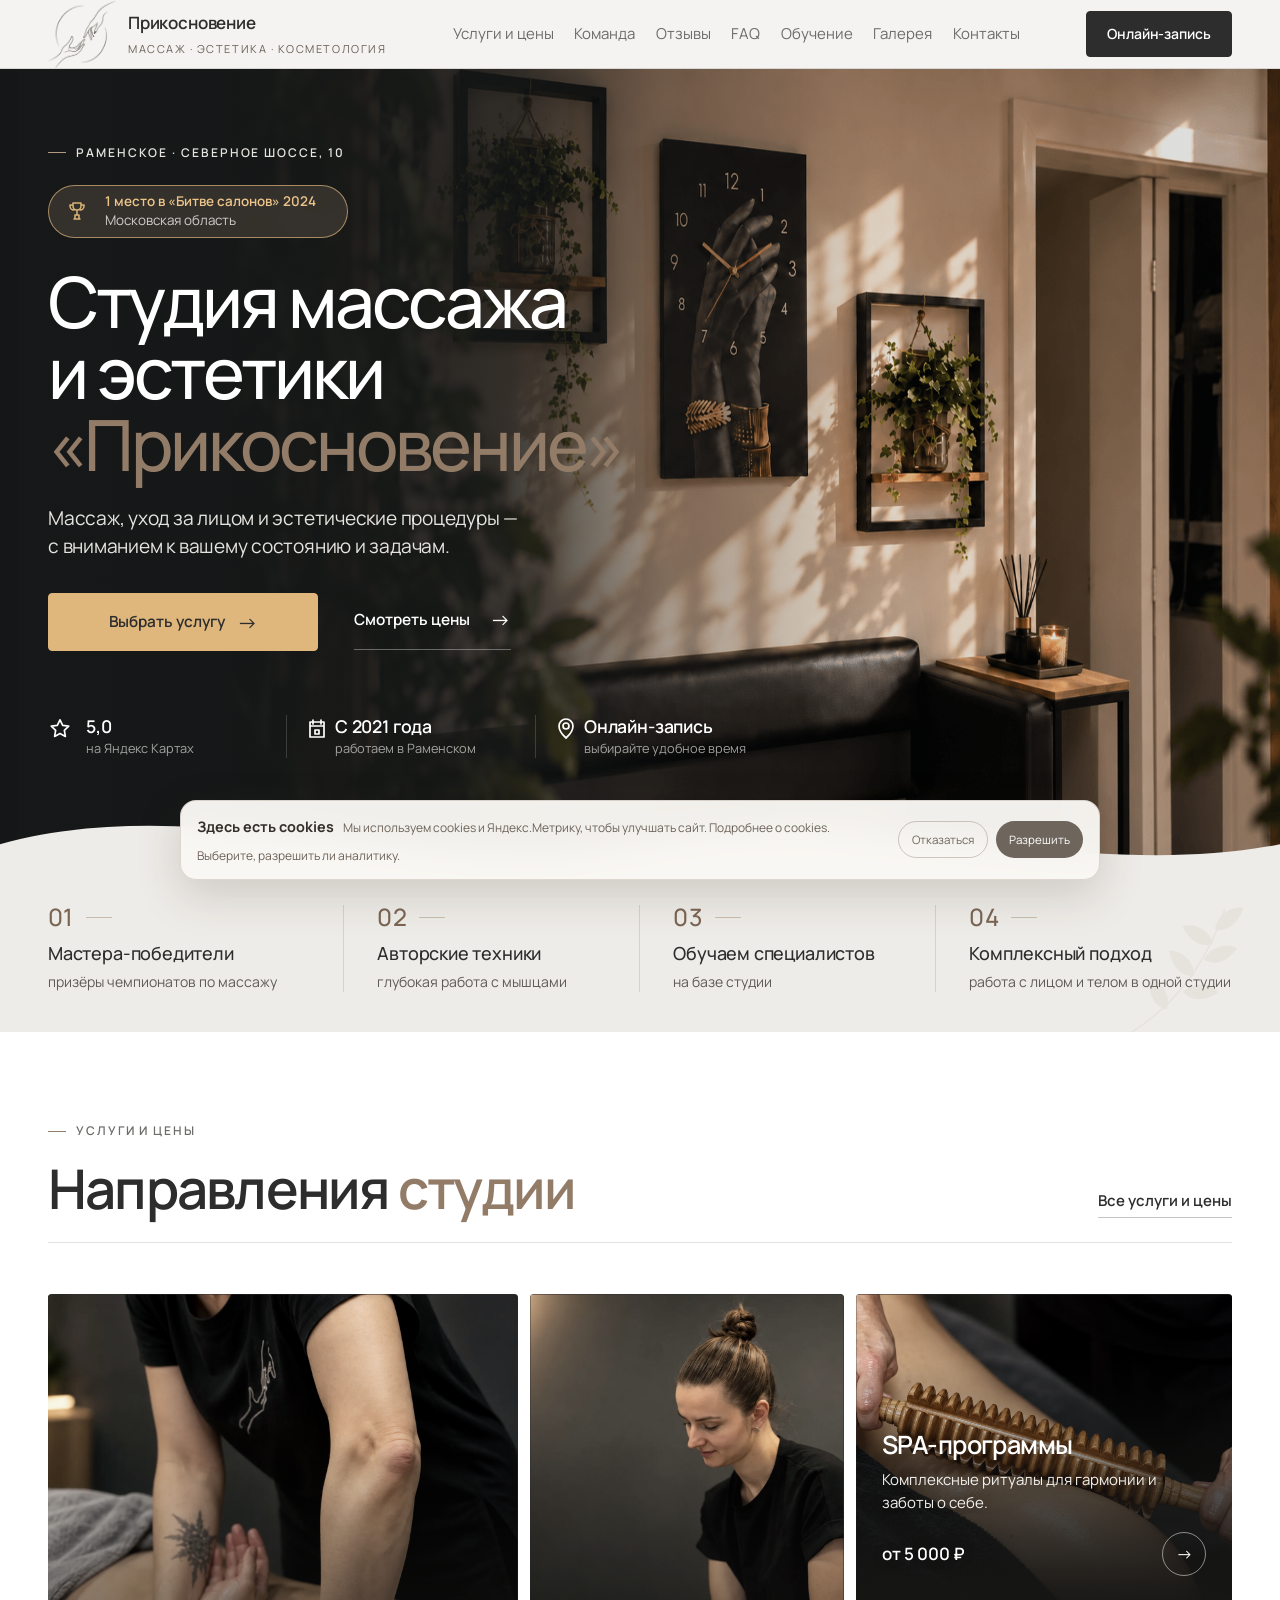
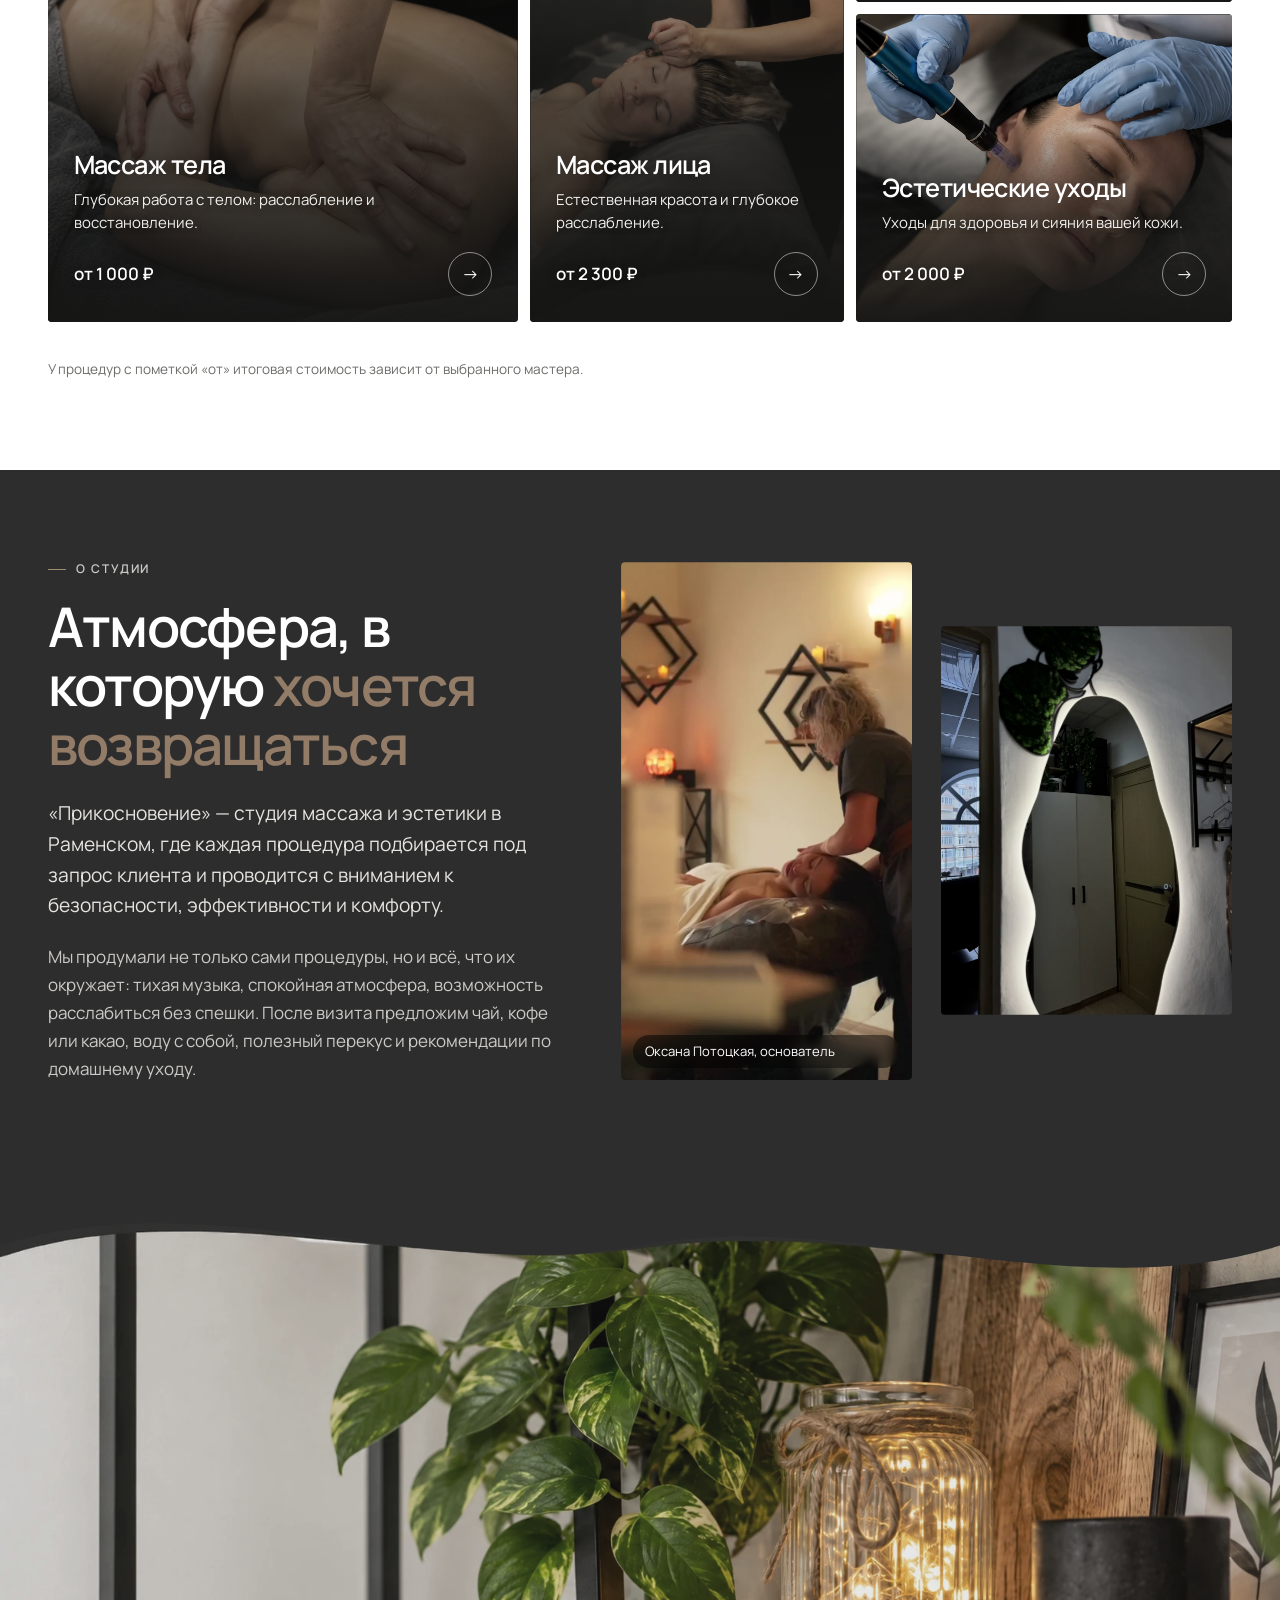
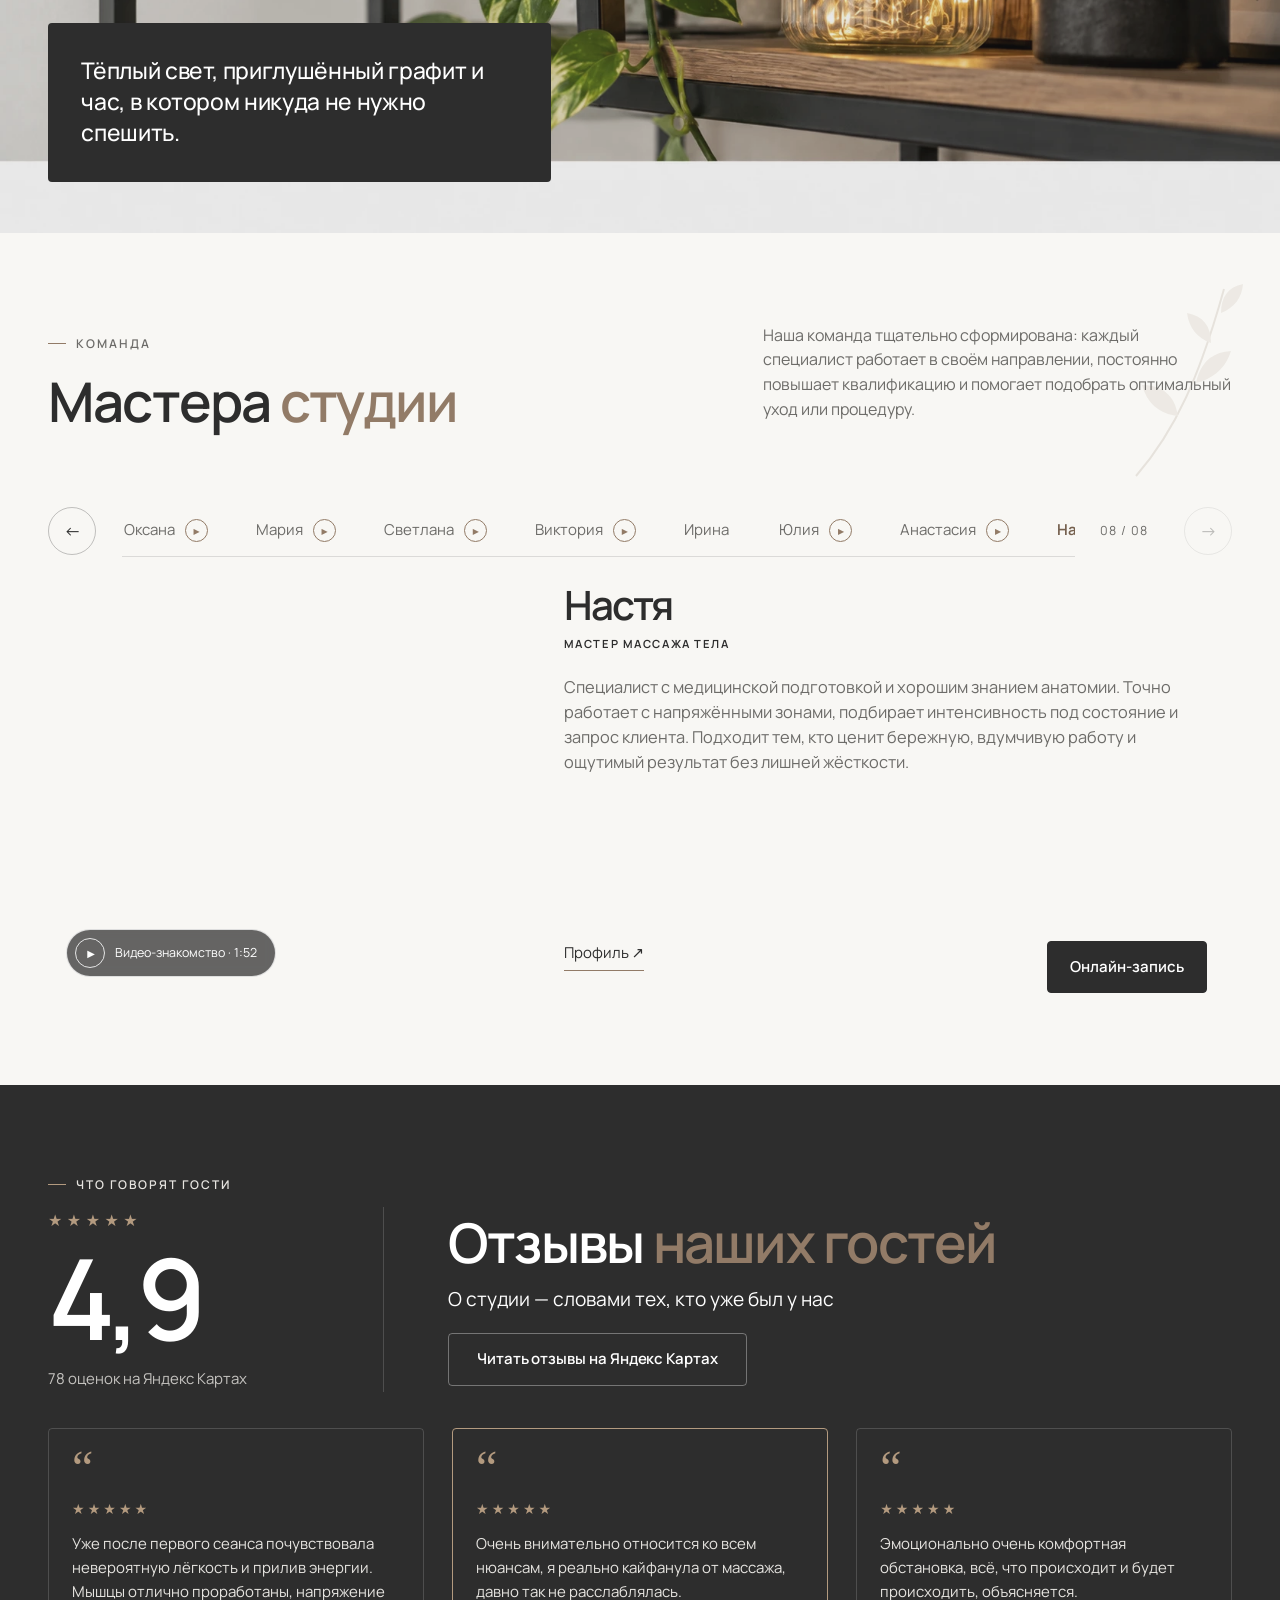
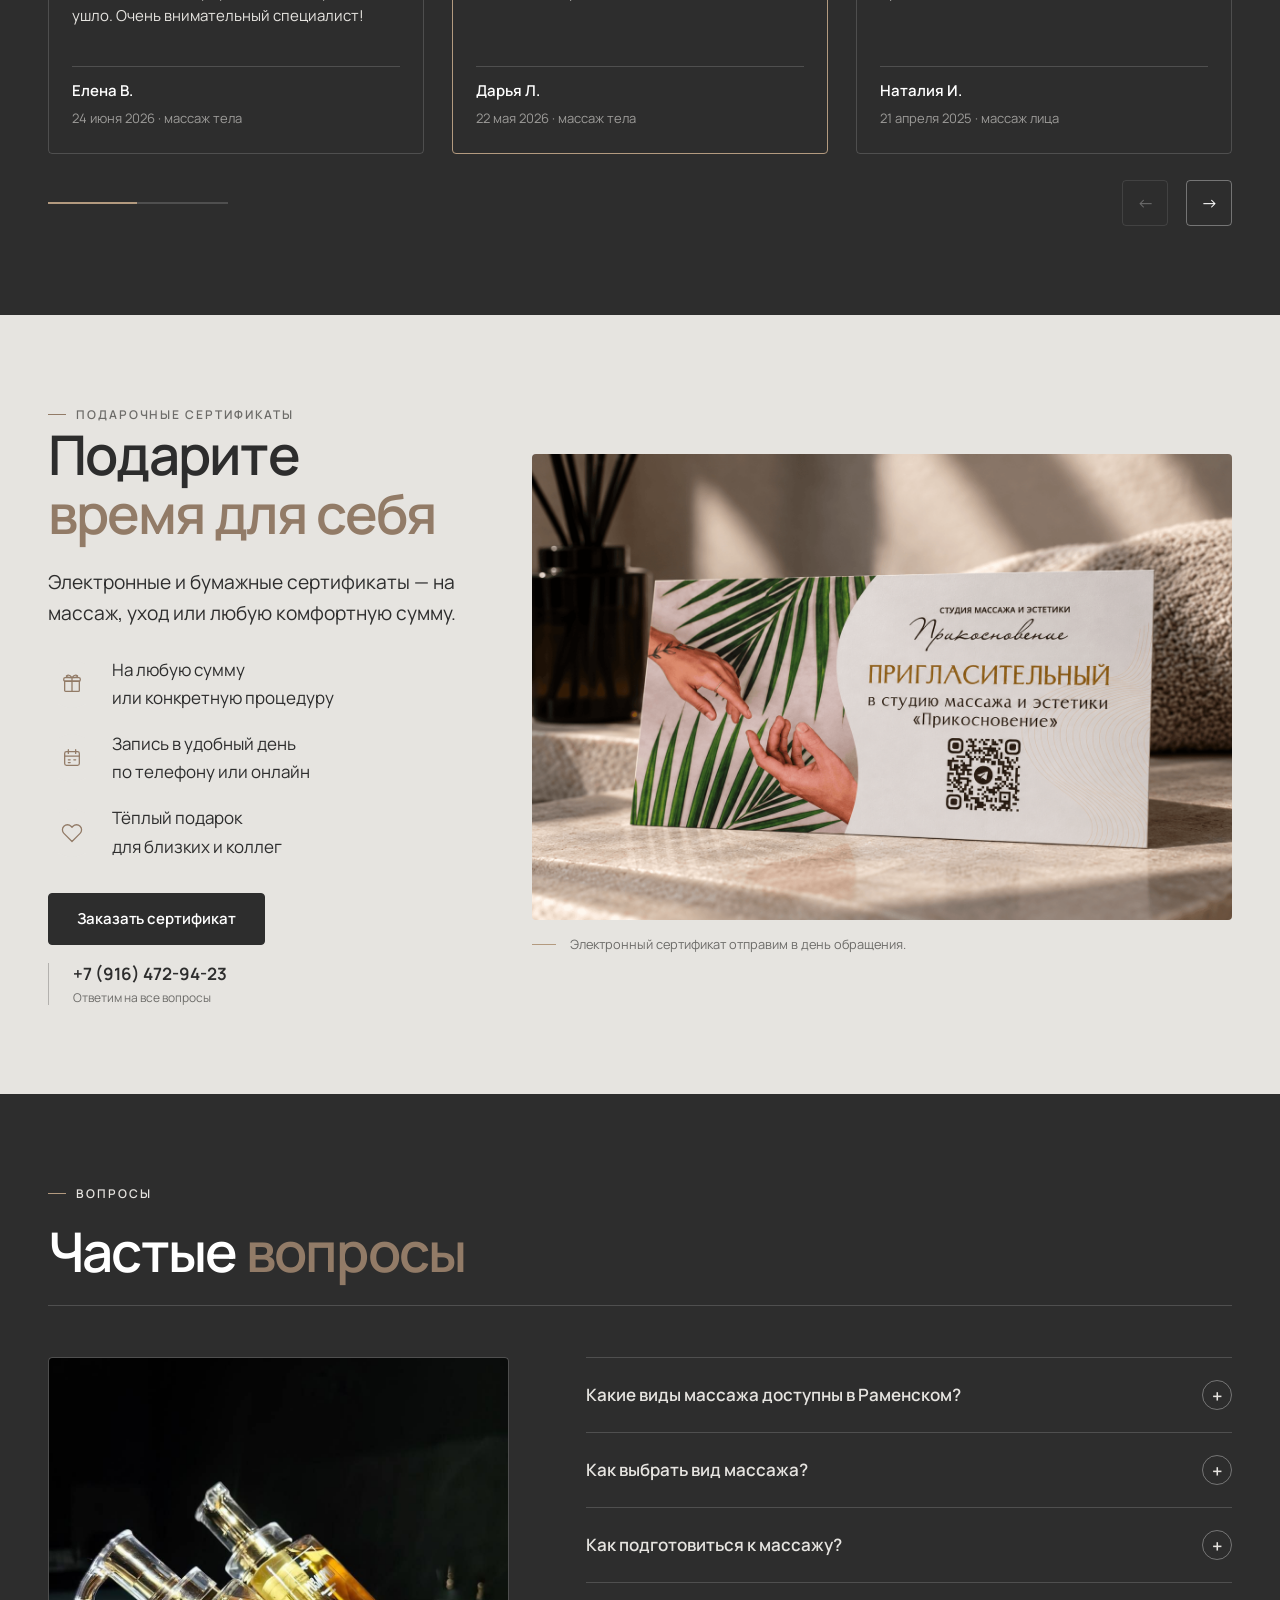
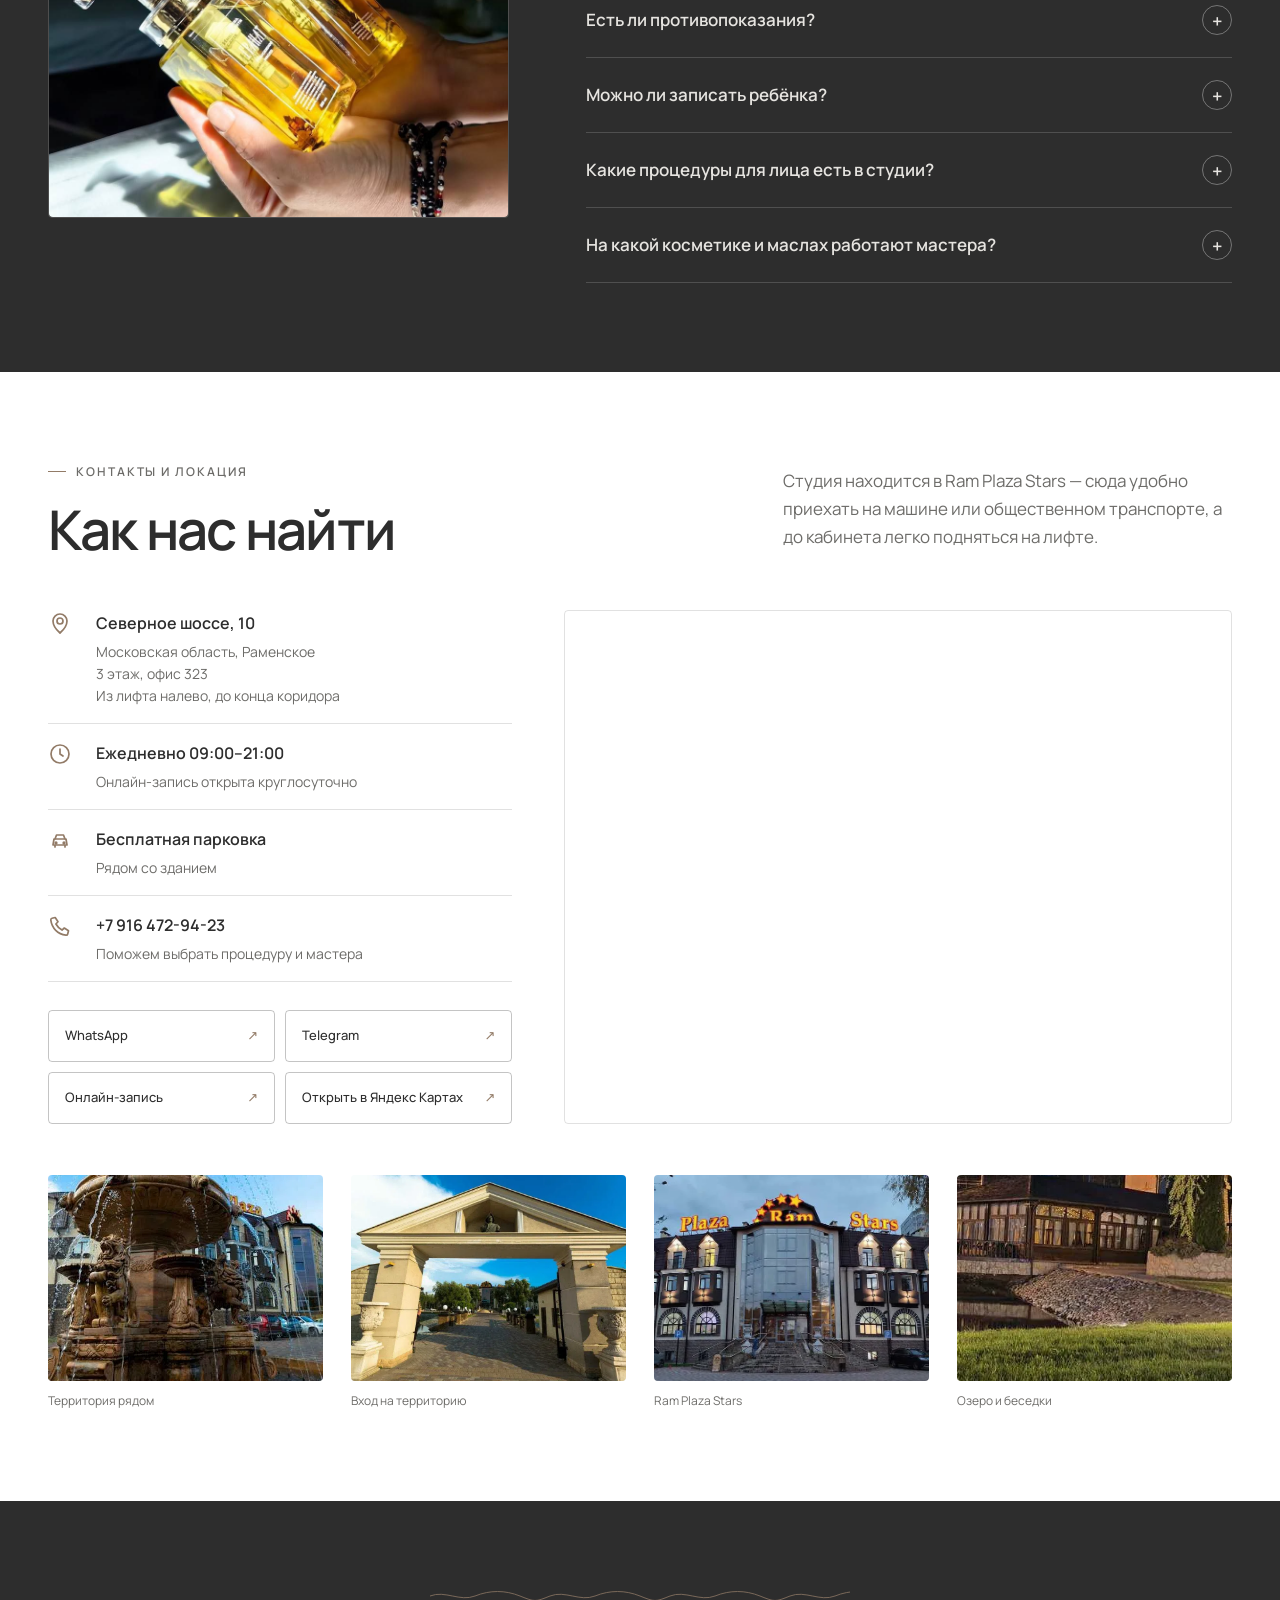
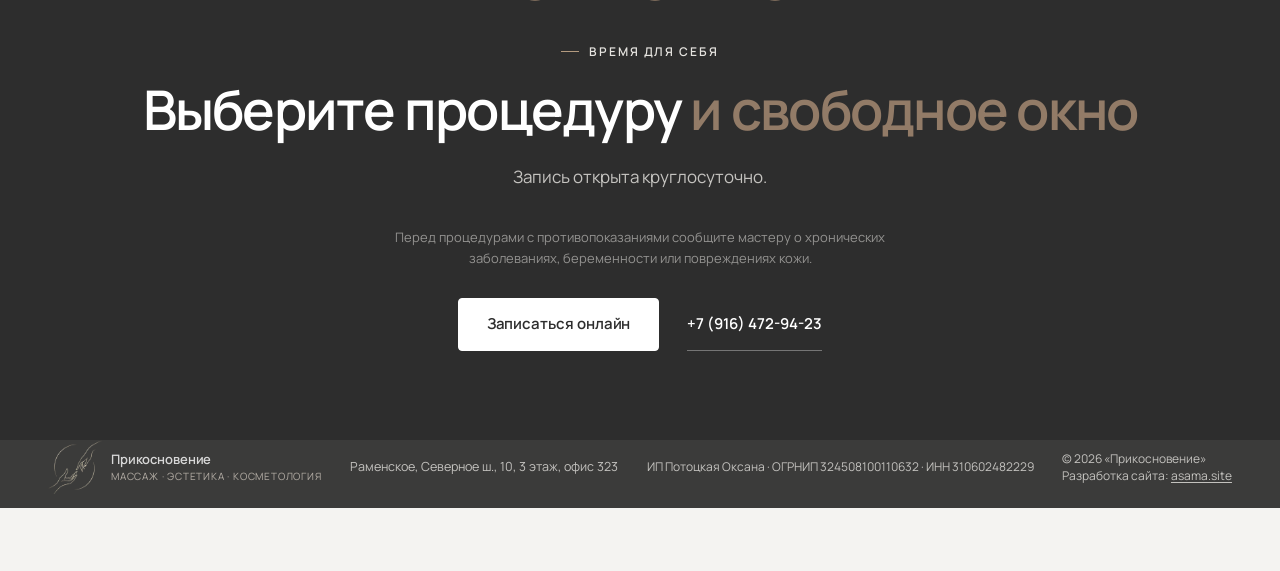
==== index.html @ 8cf76c53 "Ускорить загрузку: контраст текста, компактный логотип, мобильные картинки, без принудительной компо" ====
<!doctype html>
<html lang="ru">
<head>
  <meta charset="utf-8">
  <meta name="viewport" content="width=device-width, initial-scale=1">
  <meta name="description" content="Студия массажа и эстетики «Прикосновение» в Раменском: массаж лица и тела, SPA-программы, пилинги и уходы. Северное шоссе, 10. Ежедневно 09:00–21:00, онлайн-запись.">
  <meta name="theme-color" content="#f4f3f1">
  <meta name="robots" content="index, follow, max-image-preview:large, max-snippet:-1">
  <link rel="canonical" href="https://ramprikosnovenie.ru/">
  <meta property="og:type" content="website">
  <meta property="og:site_name" content="Прикосновение">
  <meta property="og:locale" content="ru_RU">
  <meta property="og:url" content="https://ramprikosnovenie.ru/">
  <meta property="og:title" content="Студия массажа и эстетики «Прикосновение» — Раменское">
  <meta property="og:description" content="Массаж лица и тела, SPA-программы, косметология и уходы Casmara. Раменское, Северное шоссе, 10. Ежедневно 09:00–21:00, онлайн-запись.">
  <meta property="og:image" content="https://ramprikosnovenie.ru/assets/images/og-image.jpg">
  <meta property="og:image:width" content="1200">
  <meta property="og:image:height" content="630">
  <meta property="og:image:alt" content="Студия массажа и эстетики «Прикосновение», Раменское">
  <meta name="twitter:card" content="summary_large_image">
  <meta name="twitter:title" content="Студия массажа и эстетики «Прикосновение» — Раменское">
  <meta name="twitter:description" content="Массаж лица и тела, SPA-программы, косметология и уходы Casmara. Раменское, Северное шоссе, 10.">
  <meta name="twitter:image" content="https://ramprikosnovenie.ru/assets/images/og-image.jpg">
  <title>Прикосновение — студия массажа и эстетики в Раменском</title>
  <link rel="icon" type="image/png" sizes="32x32" href="assets/images/favicon-32.png">
  <link rel="icon" type="image/png" sizes="192x192" href="assets/images/favicon-192.png">
  <link rel="apple-touch-icon" sizes="180x180" href="assets/images/apple-touch-icon.png">
  <link rel="preconnect" href="https://fonts.googleapis.com">
  <link rel="preconnect" href="https://fonts.gstatic.com" crossorigin>
  <link rel="preload" as="style" href="styles.min.css?v=20261003-2">
  <link rel="preload" as="style" href="https://fonts.googleapis.com/css2?family=Manrope:wght@400;500;600;700&display=swap" onload="this.onload=null;this.rel='stylesheet'">
  <noscript><link rel="stylesheet" href="https://fonts.googleapis.com/css2?family=Manrope:wght@400;500;600;700&display=swap"></noscript>
  <link rel="preload" as="image" href="assets/images/hero-interior-client.png" media="(min-width: 821px)" fetchpriority="high">
  <link rel="preload" as="image" href="assets/images/hero-interior-mobile-640.jpg" media="(max-width: 820px)" fetchpriority="high">
  <style>
    /* Критический фон первого экрана: браузер начинает загрузку до styles.css. */
    .hero__bg { background-image: url('assets/images/hero-interior-client.png'); }
    @media (max-width: 820px) {
      .hero__bg { background-image: url('assets/images/hero-interior-mobile-640.jpg'); }
    }
  </style>
  <link rel="stylesheet" href="styles.min.css?v=20261003-2">
  <script type="application/ld+json">
  {
    "@context": "https://schema.org",
    "@graph": [
      {
        "@type": "WebSite",
        "@id": "https://ramprikosnovenie.ru/#website",
        "url": "https://ramprikosnovenie.ru/",
        "name": "Прикосновение",
        "inLanguage": "ru-RU",
        "publisher": { "@id": "https://ramprikosnovenie.ru/#studio" }
      },
      {
        "@type": ["BeautySalon", "HealthAndBeautyBusiness"],
        "@id": "https://ramprikosnovenie.ru/#studio",
        "name": "Прикосновение — студия массажа и эстетики",
        "alternateName": "Студия «Прикосновение»",
        "description": "Студия массажа и эстетики в Раменском: массаж лица и тела, SPA-программы, косметология, пилинги и уходы Casmara, обучение специалистов.",
        "url": "https://ramprikosnovenie.ru/",
        "image": "https://ramprikosnovenie.ru/assets/images/og-image.jpg",
        "logo": "https://ramprikosnovenie.ru/assets/images/logo-transparent-256.png",
        "telephone": "+7-916-472-94-23",
        "priceRange": "1000–15000 ₽",
        "currenciesAccepted": "RUB",
        "paymentAccepted": "Наличные, банковская карта, СБП",
        "address": {
          "@type": "PostalAddress",
          "streetAddress": "Северное шоссе, 10, 3 этаж, офис 323",
          "addressLocality": "Раменское",
          "addressRegion": "Московская область",
          "addressCountry": "RU"
        },
        "hasMap": "https://yandex.ru/maps/org/prikosnoveniye/35881076958/",
        "openingHoursSpecification": [{
          "@type": "OpeningHoursSpecification",
          "dayOfWeek": ["Monday", "Tuesday", "Wednesday", "Thursday", "Friday", "Saturday", "Sunday"],
          "opens": "09:00",
          "closes": "21:00"
        }],
        "amenityFeature": [
          { "@type": "LocationFeatureSpecification", "name": "Бесплатная парковка", "value": true },
          { "@type": "LocationFeatureSpecification", "name": "Бесплатный Wi-Fi", "value": true },
          { "@type": "LocationFeatureSpecification", "name": "Лифт", "value": true }
        ],
        "sameAs": [
          "https://vk.ru/id532941121",
          "https://t.me/prikosnoveniemassage",
          "https://dikidi.net/1188196",
          "https://yandex.ru/maps/org/prikosnoveniye/35881076958/"
        ],
        "makesOffer": [
          { "@type": "Offer", "itemOffered": { "@type": "Service", "name": "Массаж тела", "serviceType": "Массаж тела" }, "priceCurrency": "RUB", "price": "1000", "url": "https://ramprikosnovenie.ru/services.html?category=massage" },
          { "@type": "Offer", "itemOffered": { "@type": "Service", "name": "Массаж лица", "serviceType": "Массаж лица" }, "priceCurrency": "RUB", "price": "2300", "url": "https://ramprikosnovenie.ru/services.html?category=face" },
          { "@type": "Offer", "itemOffered": { "@type": "Service", "name": "SPA-программы", "serviceType": "SPA" }, "priceCurrency": "RUB", "price": "5000", "url": "https://ramprikosnovenie.ru/services.html?category=spa" },
          { "@type": "Offer", "itemOffered": { "@type": "Service", "name": "Эстетические уходы и косметология", "serviceType": "Косметология" }, "priceCurrency": "RUB", "price": "2000", "url": "https://ramprikosnovenie.ru/services.html?category=cosmetology" }
        ]
      },
      {
        "@type": "FAQPage",
        "@id": "https://ramprikosnovenie.ru/#faq",
        "url": "https://ramprikosnovenie.ru/#faq",
        "inLanguage": "ru-RU",
        "mainEntity": [
          { "@type": "Question", "name": "Какие виды массажа доступны в Раменском?", "acceptedAnswer": { "@type": "Answer", "text": "В студии «Прикосновение» доступны массаж тела, массаж лица и косметологические программы. Есть отдельные сеансы и комплексные программы продолжительностью до двух с половиной часов. Подходящий вариант можно выбрать самостоятельно или уточнить у администратора при записи." } },
          { "@type": "Question", "name": "Как выбрать вид массажа?", "acceptedAnswer": { "@type": "Answer", "text": "Опишите при записи свой запрос: хочется расслабиться, снять напряжение, проработать определённую зону, выбрать лимфодренажную или антицеллюлитную технику. Администратор уточнит детали и поможет подобрать процедуру и мастера." } },
          { "@type": "Question", "name": "Как подготовиться к массажу?", "acceptedAnswer": { "@type": "Answer", "text": "Специальная подготовка обычно не требуется. Перед сеансом лучше не планировать плотный приём пищи и прийти немного заранее. Если есть особенности здоровья, беременность, повреждения кожи или хронические заболевания, сообщите об этом мастеру до начала сеанса." } },
          { "@type": "Question", "name": "Есть ли противопоказания?", "acceptedAnswer": { "@type": "Answer", "text": "Ограничения могут зависеть от вида процедуры и самочувствия. Перед массажем важно сообщить мастеру об острых состояниях, температуре, беременности, хронических заболеваниях, повреждениях или воспалениях кожи. При сомнениях заранее проконсультируйтесь с врачом." } },
          { "@type": "Question", "name": "Можно ли записать ребёнка?", "acceptedAnswer": { "@type": "Answer", "text": "Да, в студии доступен детский массаж. Перед записью администратор уточнит возраст ребёнка и ваш запрос, а мастер подберёт бережную технику. При диагнозах или ограничениях по здоровью нужна предварительная консультация врача." } },
          { "@type": "Question", "name": "Какие процедуры для лица есть в студии?", "acceptedAnswer": { "@type": "Answer", "text": "В студии проводят массаж лица, авторские программы ухода, косметологические процедуры и эстетические уходы. Конкретная программа подбирается с учётом состояния кожи и желаемого результата." } },
          { "@type": "Question", "name": "На какой косметике и маслах работают мастера?", "acceptedAnswer": { "@type": "Answer", "text": "Для массажа используются профессиональные массажные масла Ksanti, а для эстетических процедур — профессиональная косметика, в том числе «Альгифарм». Средства подбираются с учётом выбранной процедуры и особенностей кожи." } }
        ]
      }
    ]
  }
  </script>
  <!-- Yandex.Metrika counter -->
  <script type="text/javascript">
      if (localStorage.getItem('site-consent') === 'accepted') {
      (function(m,e,t,r,i,k,a){
          m[i]=m[i]||function(){(m[i].a=m[i].a||[]).push(arguments)};
          m[i].l=1*new Date();
          for (var j = 0; j < document.scripts.length; j++) {if (document.scripts[j].src === r) { return; }}
          k=e.createElement(t),a=e.getElementsByTagName(t)[0],k.async=1,k.src=r,a.parentNode.insertBefore(k,a)
      })(window, document,'script','https://mc.yandex.ru/metrika/tag.js?id=113366309', 'ym');

      ym(113366309, 'init', {ssr:true, webvisor:true, clickmap:true, ecommerce:"dataLayer", referrer: document.referrer, url: location.href, accurateTrackBounce:true, trackLinks:true});
      }
  </script>
  <noscript><div><img src="https://mc.yandex.ru/watch/113366309" style="position:absolute; left:-9999px;" alt="" /></div></noscript>
  <!-- /Yandex.Metrika counter -->
</head>
<body data-page="home">
  <a class="skip-link" href="#main">Перейти к содержанию</a>

  <div class="scroll-progress" aria-hidden="true"><span></span></div>

  <header class="site-header" id="top">
    <div class="shell header-inner">
      <a class="brand" href="index.html" aria-label="Прикосновение — главная">
        <img class="brand__logo" src="assets/images/logo-transparent-160.webp" alt="" width="160" height="160">
        <span>
          <span class="brand__name">Прикосновение</span>
          <span class="brand__tag">массаж · эстетика · косметология</span>
        </span>
      </a>
      <button class="menu-toggle" type="button" aria-expanded="false" aria-controls="site-nav">
        <span></span><span></span><span></span><span class="sr-only">Открыть меню</span>
      </button>
      <nav class="site-nav" id="site-nav" aria-label="Основная навигация">
        <a href="services.html" data-nav="services">Услуги и цены</a>
        <a href="#team">Команда</a>
        <a href="#reviews">Отзывы</a>
        <a href="#faq">FAQ</a>
        <a href="training.html" data-nav="training">Обучение</a>
        <a href="gallery.html" data-nav="gallery">Галерея</a>
        <a href="#contacts">Контакты</a>
      </nav>
      <a class="button button--sm header-cta" href="https://dikidi.net/1188196" target="_blank" rel="noopener">Онлайн-запись</a>
    </div>
  </header>

  <main id="main">

    <!-- 1. Первый экран — фото студии с переходом графита в фотографию -->
    <div class="hero-block">
    <section class="hero section--graphite">
      <div class="hero__bg" role="img" aria-label="Зона ожидания студии «Прикосновение»: чёрный диван, полки с зеленью и часы на стене"></div>
      <div class="shell hero__inner">
        <div class="hero__copy reveal">
          <div class="hero__topline">
            <p class="eyebrow">Раменское · Северное шоссе, 10</p>
            <p class="hero__award">
              <svg aria-hidden="true" viewBox="0 0 24 24"><path d="M8 4h8v3a4 4 0 0 1-8 0V4Zm0 2H5v1a4 4 0 0 0 4 4m7-5h3v1a4 4 0 0 1-4 4M12 11v5m-3 4h6m-5-4h4v4h-4z"/></svg>
              <span><strong>1 место в «Битве салонов» 2024</strong><small>Московская область</small></span>
            </p>
          </div>
          <h1 class="hero__title">Студия массажа<br>и эстетики <em>«Прикосновение»</em></h1>
          <p class="lead hero__lead">Массаж, уход за лицом и эстетические процедуры — <br>с вниманием к вашему состоянию и задачам.</p>
          <div class="button-row">
            <a class="button button--light" href="https://dikidi.net/1188196" target="_blank" rel="noopener">Выбрать услугу <span aria-hidden="true">→</span></a>
            <a class="text-link text-link--light" href="services.html">Смотреть цены <span aria-hidden="true">→</span></a>
          </div>
          <dl class="hero__facts">
            <div><svg aria-hidden="true" viewBox="0 0 24 24"><path d="m12 2.8 2.7 5.5 6 .9-4.35 4.2 1.03 6-5.38-2.84-5.38 2.83 1.03-5.98L3.3 9.18l6-.87L12 2.8Z"/></svg><dt>5,0</dt><dd>на Яндекс Картах</dd></div>
            <div><svg aria-hidden="true" viewBox="0 0 24 24"><path d="M5 5h14v15H5zM8 3v4m8-4v4M5 9h14m-9 4h4v4h-4z"/></svg><dt>С 2021 года</dt><dd>работаем в Раменском</dd></div>
            <div><svg aria-hidden="true" viewBox="0 0 24 24"><path d="M12 21s7-6.2 7-12a7 7 0 1 0-14 0c0 5.8 7 12 7 12Zm0-9a3 3 0 1 0 0-6 3 3 0 0 0 0 6Z"/></svg><dt>Онлайн-запись</dt><dd>выбирайте удобное время</dd></div>
          </dl>
        </div>
      </div>
    </section>

    <!-- Полоса преимуществ: садится прямо под волну первого экрана -->
    <div class="trust-strip" aria-label="Ключевые особенности студии">
      <div class="shell trust-grid">
        <div class="trust-item reveal">
          <div class="trust-item__top"><span class="trust-number">01</span><span class="trust-dash" aria-hidden="true"></span></div>
          <p class="trust-title">Мастера-победители</p>
          <p class="trust-text">призёры чемпионатов по массажу</p>
        </div>
        <div class="trust-item reveal">
          <div class="trust-item__top"><span class="trust-number">02</span><span class="trust-dash" aria-hidden="true"></span></div>
          <p class="trust-title">Авторские техники</p>
          <p class="trust-text">глубокая работа с мышцами</p>
        </div>
        <div class="trust-item reveal">
          <div class="trust-item__top"><span class="trust-number">03</span><span class="trust-dash" aria-hidden="true"></span></div>
          <p class="trust-title">Обучаем специалистов</p>
          <p class="trust-text">на базе студии</p>
        </div>
        <div class="trust-item reveal">
          <div class="trust-item__top"><span class="trust-number">04</span><span class="trust-dash" aria-hidden="true"></span></div>
          <p class="trust-title">Комплексный подход</p>
          <p class="trust-text">работа с лицом и телом в одной студии</p>
        </div>
      </div>
      <svg class="trust-leaf" viewBox="0 0 240 200" aria-hidden="true" focusable="false">
        <path d="M16 194 C 74 164 124 112 152 30" fill="none" stroke="currentColor" stroke-width="2" stroke-linecap="round"/>
        <path d="M0 0 C 11 -13 32 -15 44 -4 C 31 9 10 12 0 0 Z" fill="currentColor" transform="translate(140,54) rotate(-32)"/>
        <path d="M0 0 C 11 -13 32 -15 44 -4 C 31 9 10 12 0 0 Z" fill="currentColor" transform="translate(126,92) rotate(-14)"/>
        <path d="M0 0 C 11 -13 32 -15 44 -4 C 31 9 10 12 0 0 Z" fill="currentColor" transform="translate(100,132) rotate(6)"/>
        <path d="M0 0 C -11 -13 -32 -15 -44 -4 C -31 9 -10 12 0 0 Z" fill="currentColor" transform="translate(138,72) rotate(24)"/>
        <path d="M0 0 C -11 -13 -32 -15 -44 -4 C -31 9 -10 12 0 0 Z" fill="currentColor" transform="translate(114,112) rotate(40)"/>
        <path d="M0 0 C -11 -13 -32 -15 -44 -4 C -31 9 -10 12 0 0 Z" fill="currentColor" transform="translate(80,154) rotate(56)"/>
      </svg>
    </div>
    </div>

    <!-- 2. Направления — белая -->
    <section class="section section--white" id="services">
      <div class="shell">
        <div class="section-head reveal">
          <div>
            <p class="eyebrow">Услуги и цены</p>
            <h2>Направления <em>студии</em></h2>
          </div>
          <a class="text-link" href="services.html">Все услуги и цены</a>
        </div>

        <div class="direction-grid">
          <a class="direction reveal" href="services.html?category=massage">
            <div class="direction__media"><img src="assets/images/process-body-massage.webp" data-mobile-src="assets/images/mobile/process-body-mobile.webp" alt="Мастер выполняет массаж тела" width="1500" height="2000" loading="lazy"></div>
            <div class="direction__body">
              <h3>Массаж тела</h3>
              <p>Глубокая работа с телом: расслабление и восстановление.</p>
              <div class="direction__foot">
                <div class="direction__price">от 1 000 ₽</div>
                <span class="direction__arrow" aria-hidden="true">→</span>
              </div>
            </div>
          </a>
          <a class="direction reveal" href="services.html?category=face">
            <div class="direction__media"><img src="assets/images/process-face-care.webp" data-mobile-src="assets/images/mobile/process-face-mobile.webp" alt="Мастер выполняет массаж лица" width="1500" height="2000" loading="lazy"></div>
            <div class="direction__body">
              <h3>Массаж лица</h3>
              <p>Естественная красота и глубокое расслабление.</p>
              <div class="direction__foot">
                <div class="direction__price">от 2 300 ₽</div>
                <span class="direction__arrow" aria-hidden="true">→</span>
              </div>
            </div>
          </a>
          <a class="direction reveal" href="services.html?category=spa">
            <div class="direction__media"><img src="assets/images/process-wood-therapy.webp" data-mobile-src="assets/images/mobile/process-wood-mobile.webp" alt="Процедура с деревянным массажным роллером" width="1500" height="2000" loading="lazy"></div>
            <div class="direction__body">
              <h3>SPA-программы</h3>
              <p>Комплексные ритуалы для гармонии и заботы о себе.</p>
              <div class="direction__foot">
                <div class="direction__price">от 5 000 ₽</div>
                <span class="direction__arrow" aria-hidden="true">→</span>
              </div>
            </div>
          </a>
          <a class="direction reveal" href="services.html?category=cosmetology">
            <div class="direction__media"><img src="assets/images/process-cosmetology.webp" data-mobile-src="assets/images/mobile/process-cosmetology-mobile.webp" alt="Косметологическая процедура в студии" width="1500" height="2000" loading="lazy"></div>
            <div class="direction__body">
              <h3>Эстетические уходы</h3>
              <p>Уходы для здоровья и сияния вашей кожи.</p>
              <div class="direction__foot">
                <div class="direction__price">от 2 000 ₽</div>
                <span class="direction__arrow" aria-hidden="true">→</span>
              </div>
            </div>
          </a>
        </div>

        <p class="fine-print reveal">У процедур с пометкой «от» итоговая стоимость зависит от выбранного мастера.</p>
      </div>
    </section>

    <!-- 3. О студии — графитовая -->
    <section class="section section--graphite" id="about">
      <div class="shell about">
        <div class="about__copy reveal">
          <p class="eyebrow">О студии</p>
          <h2>Атмосфера, в которую <em>хочется возвращаться</em></h2>
          <p class="lead">«Прикосновение» — студия массажа и эстетики в Раменском, где каждая процедура подбирается под запрос клиента и проводится с вниманием к безопасности, эффективности и комфорту.</p>
          <p>Мы продумали не только сами процедуры, но и всё, что их окружает: тихая музыка, спокойная атмосфера, возможность расслабиться без спешки. После визита предложим чай, кофе или какао, воду с собой, полезный перекус и рекомендации по домашнему уходу.</p>
        </div>
        <div class="about__figures reveal">
          <div class="about__video">
            <video muted loop playsinline preload="none" poster="assets/video/oksana-loop-poster.webp" data-mobile-poster="assets/images/mobile/oksana-loop-poster-mobile-330.webp" width="720" height="1280" data-src="assets/video/oksana-web.mp4" data-src-mobile="assets/video/oksana-mobile.mp4" data-autoplay aria-hidden="true"></video>
            <span class="about__video-label">Оксана Потоцкая, основатель</span>
          </div>
          <img src="assets/images/studio-mirror.webp" data-mobile-src="assets/images/mobile/studio-mirror-mobile-330.webp" alt="Фигурное зеркало и зелёный декор в студии" width="1050" height="1400" loading="lazy">
        </div>
      </div>
    </section>

    <!-- 5. Фото-полоса -->
    <section class="photo-band" aria-label="Интерьер студии">
      <img src="assets/images/studio-shelf.webp" data-mobile-src="assets/images/mobile/studio-shelf-mobile.webp" alt="Декоративная зелень и тёплая подсветка в студии" width="1672" height="940" loading="lazy">
      <div class="photo-band__caption">
        <div class="shell">
          <p class="reveal">Тёплый свет, приглушённый графит и час, в котором никуда не нужно спешить.</p>
        </div>
      </div>
    </section>

    <!-- 6. Команда — белая -->
    <section class="section section--white" id="team">
      <div class="shell">
        <div class="section-head reveal">
          <div>
            <p class="eyebrow">Команда</p>
            <h2>Мастера <em>студии</em></h2>
          </div>
          <p class="section-head__note"> Наша команда тщательно сформирована: каждый специалист работает в своём направлении, постоянно повышает квалификацию и помогает подобрать оптимальный уход или процедуру.</p>
        </div>
        <div class="master-carousel" data-carousel data-carousel-always>
          <div class="carousel__controls">
            <button class="carousel__btn" type="button" data-carousel-prev aria-label="Предыдущий мастер">←</button>
            <div class="master-carousel__names" aria-label="Выбрать мастера"></div>
            <div class="carousel__progress" aria-hidden="true"><span></span></div>
            <span class="master-carousel__counter" aria-live="polite"></span>
            <button class="carousel__btn" type="button" data-carousel-next aria-label="Следующий мастер">→</button>
          </div>
          <div class="master-carousel__track carousel__track" role="group" aria-label="Мастера студии">
            <article class="master-slide reveal">
              <div class="master-slide__visual">
                <img class="master-slide__photo" src="assets/images/team/master-oksana-2026-10.webp" data-mobile-src="assets/images/mobile/master-oksana-mobile.webp" alt="Оксана Потоцкая" width="1122" height="1402" loading="lazy">
                <div class="master-videos" data-master-video="assets/video/oksana-interview.mp4" data-master-video-mobile="assets/video/oksana-interview-mobile.mp4" data-master-video-poster="assets/video/oksana-interview-poster.webp">
                  <button class="master-video-trigger" type="button" aria-label="Открыть видео-знакомство с Оксаной"><span class="master-video-trigger__icon" aria-hidden="true">▶</span><span>Видео-знакомство · 1:28</span></button>
                </div>
              </div>
              <div class="master-slide__body">
                <div class="master-slide__head">
                  <h3>Оксана Потоцкая</h3>
                  <p class="team__role">Топ-мастер и основатель студии</p>
                </div>
                <p class="team__fit">Массажист и косметолог. Судья на международных чемпионатах по массажу; победитель, призёр и спикер шести Чемпионатов по массажу и косметологии. Дипломированный тренер-преподаватель по массажу лица, разработчик авторских техник массажа лица для работы с возрастными изменениями и асимметрией. Ведёт уход за кожей лица, авторские программы массажа лица, коррекцию осанки, детский и логопедический массаж.</p>
                <div class="master-reviews" data-review-pager>
                  <div class="master-reviews__track">
                    <blockquote class="master-review">
                      <p>«3 года ощущаю прелесть этой процедуры. Руки мастера творят чудеса. Спасибо огромное Оксане и ее шикарному персоналу»</p>
                      <footer><b>Сулименко Ольга</b><span>04 июля 2025</span></footer>
                    </blockquote>
                    <blockquote class="master-review" hidden>
                      <p>«Это лучший уход не только лица и тела, но и душевного состояния. Выход в точку НОЛЬ, где все хорошо и ничего не омрачает жизнь, ни внешность, ни внешние факторы. Оксана - богиня массажа, всегда чувствует проблемные зоны и уделает им особенное внимание. При выборе подарков - предпочитаю дарить уход за собой женщинам.»</p>
                      <footer><b>Аноним</b><span>11 октября 2025</span></footer>
                    </blockquote>
                    <blockquote class="master-review" hidden>
                      <p>«Впервые попробовала аювердический массаж на лицо и тело с огнём) Ощущения невероятные. Процедура прошла очень приятно, массаж делала Оксана, очень приятный человек, профессионал своего дела. Перед процедурой уточнили противопоказания, индивидуальные особенности. Промассировали зоны, которые больше всего отекли, стала лучше спать и настроение тоже улучшилось. Время пролетело крайне приятно и незаметно. Тело было теплое и мягкое, приятно пахло травами. Рекомендую попробовать каждому) ) 👍»</p>
                      <footer><b>Вера П.</b><span>11 марта 2025</span></footer>
                    </blockquote>
                    <blockquote class="master-review" hidden>
                      <p>«Самый лучший массаж лица! Мне очень нравится, невероятно профессиональный мастер Оксана, эффект видно уже после одного раза! Я в восторге! Сервис на высшем уровне, клиентоориентированность! В студии уютно, красиво и эстетично! Тот редкий случай, когда никаких замечаний, а одна благодарность!»</p>
                      <footer><b>Яна</b><span>07 февраля 2025</span></footer>
                    </blockquote>
                  </div>
                  <div class="master-reviews__nav">
                    <button type="button" data-review-prev aria-label="Предыдущий отзыв">←</button>
                    <span data-review-counter>1 / 4</span>
                    <button type="button" data-review-next aria-label="Следующий отзыв">→</button>
                  </div>
                </div>
                <a class="team__link" aria-label="Профиль мастера Оксана" href="https://dikidi.net/ru/profile/studiya_massazha_i_estetiki_prikosnovenie_1188196/master/2606528" target="_blank" rel="noopener">Профиль ↗</a>
              </div>
            </article>
            <article class="master-slide reveal">
              <div class="master-slide__visual">
                <img class="master-slide__photo" src="assets/images/team/master-maria-2026.webp" data-mobile-src="assets/images/mobile/master-maria-mobile.webp" alt="Мария" width="1122" height="1402" loading="lazy">
                <div class="master-videos" data-master-video="assets/video/maria-web.mp4">
                  <button class="master-video-trigger" type="button" aria-label="Открыть видео-знакомство с Марией"><span class="master-video-trigger__icon" aria-hidden="true">▶</span><span>Видео-знакомство · 3:49</span></button>
                </div>
              </div>
              <div class="master-slide__body">
                <div class="master-slide__head">
                  <h3>Мария</h3>
                  <p class="team__role">Ведущий мастер массажа лица</p>
                </div>
                <p class="team__fit">Ведущий женский мастер — запись к ней разлетается на месяц вперёд. Работает и с лицом, и с телом: для неё массаж — целый бьюти-комплекс, а не просто процедура. Победитель и участник Чемпионатов по массажу и косметологии с 2021 года; параллельно занимается единоборствами и скалолазанием — чувствует работу мышц не только в теории.</p>
                <div class="master-reviews" data-review-pager>
                  <div class="master-reviews__track">
                    <blockquote class="master-review">
                      <p>«Все отлично! Удалось расслабиться»</p>
                      <footer><b>Алена</b><span>14 ноября 2024</span></footer>
                    </blockquote>
                    <blockquote class="master-review" hidden>
                      <p>«Мария прекрасный специалист. Великолепный массаж, рекомендую!!!»</p>
                      <footer><b>Людмила</b><span>08 марта 2024</span></footer>
                    </blockquote>
                    <blockquote class="master-review" hidden>
                      <p>«Огромная благодарность Мастеру Марие. Массаж лифтинг лица просто волшебство. С пониманием, профессионально и очень нежно к клиенту. Необычная работа. Массаж начинается именно с ног и мастер постепенно, шаг за шагом поднимается к лицу. Очень хорошо поработали с зоной декольте, шеи, головы. У меня частые отёчности под глазами. После массажа лифтинг лица, я увидела очевидные приятные изменения. Спасибо за то, что делаете наше тело и внешность красивыми.»</p>
                      <footer><b>Оксана</b><span>25 февраля 2025</span></footer>
                    </blockquote>
                    <blockquote class="master-review" hidden>
                      <p>«Здравствуйте, хочу поделиться впечатлениями о лифтинг массаже. Хочу сказать большое спасибо специалисту Марии за её добросовестный труд, всегда качественно, с душой подходит к своей работе, каждый раз вносит какие-то новые разработки. Посещаю её уже много лет и всегда довольна результатом. Отдыхаю душой и телом. Так держать Маша!»</p>
                      <footer><b>Елена</b><span>04 февраля 2024</span></footer>
                    </blockquote>
                  </div>
                  <div class="master-reviews__nav">
                    <button type="button" data-review-prev aria-label="Предыдущий отзыв">←</button>
                    <span data-review-counter>1 / 4</span>
                    <button type="button" data-review-next aria-label="Следующий отзыв">→</button>
                  </div>
                </div>
                <a class="team__link" aria-label="Профиль мастера Мария" href="https://dikidi.net/ru/profile/studiya_massazha_i_estetiki_prikosnovenie_1188196/master/2744722" target="_blank" rel="noopener">Профиль ↗</a>
              </div>
            </article>
            <article class="master-slide reveal">
              <div class="master-slide__visual">
                <img class="master-slide__photo" src="assets/images/team/master-svetlana-2026.webp" alt="Светлана" width="1122" height="1402" loading="lazy">
                <div class="master-videos" data-master-video="assets/video/svetlana-1.mp4" data-master-video-poster="assets/video/svetlana-1-poster.webp">
                  <button class="master-video-trigger" type="button" aria-label="Открыть видео-знакомство со Светланой">
                    <span class="master-video-trigger__icon" aria-hidden="true">▶</span>
                    <span>Видео-знакомство · 2:04</span>
                  </button>
                </div>
              </div>
              <div class="master-slide__body">
                <div class="master-slide__head">
                  <h3>Светлана</h3>
                  <p class="team__role">Ведущий мастер массажа лица</p>
                </div>
                <p class="team__fit">Косметолог-эстетист по работе с лицом с опытом свыше 4 лет — один из лучших мастеров города Раменское. Работает с лимфодренажным, скульптурным и буккальным массажем лица. Победитель Чемпионата по массажу и эстетике 2024 года: 1 место в номинации «Авторский массаж лица среди профессионалов» и 1 место в номинации «Косметологический уход».</p>
                <div class="master-reviews" data-review-pager>
                  <div class="master-reviews__track">
                    <blockquote class="master-review">
                      <p>«Светлана выше всех похвал. отточенные движения. после процедуры длительное ощущение эффекта.»</p>
                      <footer><b>Анонимный отзыв</b><span>01 февраля 2025</span></footer>
                    </blockquote>
                    <blockquote class="master-review" hidden>
                      <p>«как же это волшебно! каждая клеточка отзывается на профессионализм Светланы. ходила бы каждый день)»</p>
                      <footer><b>Marina Krivoruchko</b><span>15 июня 2025</span></footer>
                    </blockquote>
                    <blockquote class="master-review" hidden>
                      <p>«Обожаю "прикосновение"! В том году в новой студии стало ещё уютнее и атмосфернее) Светлана - профессионал и просто волшебница. После ее процедур хочется летать. Помнит нюансы , даже если был долгий перерыв. Оксана - очень внимательна, отзывчева, поможет, подскажет и направит. За красотой и здоровьем только сюда!»</p>
                      <footer><b>Marina Krivoruchko</b><span>01 февраля 2026</span></footer>
                    </blockquote>
                    <blockquote class="master-review" hidden>
                      <p>«Мастер Светлана молода и красива,на нее приятно смотреть.Ее работа плавная,мягкая,без рывков,струящаяся.Энергетика не вызывает неприятных чувств.Ручки маленькие,но цепкие и чувствуется сила.»</p>
                      <footer><b>Дина</b><span>25 апреля 2025</span></footer>
                    </blockquote>
                  </div>
                  <div class="master-reviews__nav">
                    <button type="button" data-review-prev aria-label="Предыдущий отзыв">←</button>
                    <span data-review-counter>1 / 4</span>
                    <button type="button" data-review-next aria-label="Следующий отзыв">→</button>
                  </div>
                </div>
                <a class="team__link" aria-label="Профиль мастера Светлана" href="https://dikidi.net/ru/profile/studiya_massazha_i_estetiki_prikosnovenie_1188196/master/3513507" target="_blank" rel="noopener">Профиль ↗</a>
              </div>
            </article>
            <article class="master-slide reveal">
              <div class="master-slide__visual">
                <img class="master-slide__photo" src="assets/images/team/master-viktoria-2026.webp" alt="Виктория" width="1122" height="1402" loading="lazy">
                <div class="master-videos" data-master-video="assets/video/viktoria-web.mp4">
                  <button class="master-video-trigger" type="button" aria-label="Открыть видео-знакомство с Викторией"><span class="master-video-trigger__icon" aria-hidden="true">▶</span><span>Видео-знакомство · 4:09</span></button>
                </div>
              </div>
              <div class="master-slide__body">
                <div class="master-slide__head">
                  <h3>Виктория</h3>
                  <p class="team__role">Мастер массажа тела</p>
                </div>
                <p class="team__fit">Опыт работы более 12 лет. Позитивная и открытая — готова поддержать разговор на сеансе. Владеет техниками массажа: оздоровительный, спортивный, множество техник коррекции фигуры, лимфодренажный, классический массаж и работа с шейно-воротниковой зоной. Специализируется на спортивной проработке — руки очень сильные, поэтому не стесняйтесь говорить, если вдруг испытываете болевые ощущения.</p>
                <div class="master-reviews" data-review-pager>
                  <div class="master-reviews__track">
                    <blockquote class="master-review">
                      <p>«Спасибо замечательному мастеру Вике! 🌸»</p>
                      <footer><b>Яна Зимина</b><span>12 апреля 2025</span></footer>
                    </blockquote>
                    <blockquote class="master-review" hidden>
                      <p>«Чудесный специалист, огромное спасибо ей!»</p>
                      <footer><b>Марина</b><span>05 апреля 2025</span></footer>
                    </blockquote>
                    <blockquote class="master-review" hidden>
                      <p>«Приятная, чистая студия массажа. Мастер очень спокойная, молчаливая во время массажа, а это очень важно. Сам массаж понравился, наконец «вспомнила» где мои мышцы спины! Спасибо большое»</p>
                      <footer><b>Екатерина</b><span>05 апреля 2025</span></footer>
                    </blockquote>
                    <blockquote class="master-review" hidden>
                      <p>«Большая благодарность мастеру Виктории. Пришла первый раз на массаж всего тела. Была сильная скованность и боль в основном в ШВЗ, но по факту все мышцы были зажаты. После процедуры было чувство, как будто-то сбросила с себя тяжелый панцырь. Мастер Виктория профессионал своего дела. Всем рекомендую!!! 👍»</p>
                      <footer><b>Наталья</b><span>09 февраля 2025</span></footer>
                    </blockquote>
                  </div>
                  <div class="master-reviews__nav">
                    <button type="button" data-review-prev aria-label="Предыдущий отзыв">←</button>
                    <span data-review-counter>1 / 4</span>
                    <button type="button" data-review-next aria-label="Следующий отзыв">→</button>
                  </div>
                </div>
                <a class="team__link" aria-label="Профиль мастера Виктория" href="https://dikidi.net/ru/profile/studiya_massazha_i_estetiki_prikosnovenie_1188196/master/3621175" target="_blank" rel="noopener">Профиль ↗</a>
              </div>
            </article>
            <article class="master-slide reveal">
              <img class="master-slide__photo" src="assets/images/team/master-irina-2026.webp" alt="Ирина" width="1122" height="1402" loading="lazy">
              <div class="master-slide__body">
                <div class="master-slide__head">
                  <h3>Ирина</h3>
                  <p class="team__role">Остеопат</p>
                </div>
                <p class="team__fit">Опыт работы более 10 лет. Работает в госпитале и готова помочь как взрослым, так и детям — мягкие техники и деликатный подход, ежегодно повышает квалификацию и применяет новые методики. Помогает справиться с тканевыми повреждениями, смещением костей, ограничением в суставах и сопутствующими нарушениями работы внутренних органов, мышечными спазмами, повреждениями коленного и тазобедренного суставов и нижних конечностей, головными болями и шумом в ушах, нормализует работу желёз, снимает боль в шее и затруднённое дыхание, оказывает послеоперационную помощь в восстановлении.</p>
                <div class="master-reviews">
                  <blockquote class="master-review">
                    <p>«Процедура не передаваемая . Ощущение легкости появилось к окончанию сеанса. Буду ходить курсом .»</p>
                    <footer><b>Любовь</b><span>09 июня 2025</span></footer>
                  </blockquote>
                </div>
                <a class="team__link" aria-label="Профиль мастера Ирина" href="https://dikidi.net/ru/profile/studiya_massazha_i_estetiki_prikosnovenie_1188196/master/3964168" target="_blank" rel="noopener">Профиль ↗</a>
              </div>
            </article>
            <article class="master-slide reveal">
              <div class="master-slide__visual">
                <img class="master-slide__photo" src="assets/images/team/master-yulia-2026.webp" alt="Юлия" width="1122" height="1402" loading="lazy">
                <div class="master-videos" data-master-video="assets/video/yulia-web.mp4">
                  <button class="master-video-trigger" type="button" aria-label="Открыть видео-знакомство с Юлией"><span class="master-video-trigger__icon" aria-hidden="true">▶</span><span>Видео-знакомство · 2:07</span></button>
                </div>
              </div>
              <div class="master-slide__body">
                <div class="master-slide__head">
                  <h3>Юлия</h3>
                  <p class="team__role">Универсальный мастер лица и тела</p>
                </div>
                <p class="team__fit">Мастер с невероятной энергетикой и профессиональными руками. Универсальный специалист по работе с лицом и телом, опыт более 8 лет. Специализируется на мягких техниках массажа со средней проработкой — на сеансе у Юлии вы почувствуете максимальное расслабление и пользу.</p>
                <div class="master-reviews" data-review-pager>
                  <div class="master-reviews__track">
                    <blockquote class="master-review">
                      <p>«только пять, восхищаюсь этим специалистом!»</p>
                      <footer><b>Виктория Миненкова</b><span>19 июля 2026</span></footer>
                    </blockquote>
                    <blockquote class="master-review" hidden>
                      <p>«Юлия прекрасный мастер! Очень приятная энергетика, профессиональный подход к делу. Хожу на массаж всего тела и лица, каждый раз в полном восторге от результата. Спасибо большое!»</p>
                      <footer><b>Ирина</b><span>09 августа 2026</span></footer>
                    </blockquote>
                    <blockquote class="master-review" hidden>
                      <p>«Всегда отлично.Юля :тонкий,чувствующий,добрый человек. массаж,благодаря ее рукам расслабляет и убаюкивает,снимает зажимы.»</p>
                      <footer><b>Виктория Миненкова</b><span>25 июня 2026</span></footer>
                    </blockquote>
                    <blockquote class="master-review" hidden>
                      <p>«после массажа у Юлии внутри только чувство благодарности! очень профессиональный и чуткий мастер, прислушивается ко всем пожеланиям. Однозначно подойдет тем, кто любит массаж «в пол силы», но при этом эффективный)»</p>
                      <footer><b>ирина яковенко</b><span>14 мая 2026</span></footer>
                    </blockquote>
                  </div>
                  <div class="master-reviews__nav">
                    <button type="button" data-review-prev aria-label="Предыдущий отзыв">←</button>
                    <span data-review-counter>1 / 4</span>
                    <button type="button" data-review-next aria-label="Следующий отзыв">→</button>
                  </div>
                </div>
                <a class="team__link" aria-label="Профиль мастера Юлия" href="https://dikidi.net/ru/profile/studiya_massazha_i_estetiki_prikosnovenie_1188196/master/4128904" target="_blank" rel="noopener">Профиль ↗</a>
              </div>
            </article>
            <article class="master-slide reveal">
              <div class="master-slide__visual">
                <img class="master-slide__photo" src="assets/images/team/master-anastasia-2026.webp" alt="Анастасия, мастер массажа лица" width="1122" height="1402" loading="lazy">
                <div class="master-videos" data-master-video="assets/video/anastasia-web.mp4">
                  <button class="master-video-trigger" type="button" aria-label="Открыть видео-знакомство с Анастасией">
                    <span class="master-video-trigger__icon" aria-hidden="true">▶</span>
                    <span>Видео-знакомство · 2:48</span>
                  </button>
                </div>
              </div>
              <div class="master-slide__body">
                <div class="master-slide__head">
                  <h3>Анастасия</h3>
                  <p class="team__role">Мастер массажа лица</p>
                </div>
                <p class="team__fit">Позитивный мастер массажа лица с уверенной техникой и сильными руками. Легко поддерживает разговор, внимательно относится к вопросам клиента и помогает разобраться в уходе. Хорошо находит общий язык с клиентами старшего возраста — её работу особенно ценят гости 50+.</p>
                <a class="team__link" aria-label="Профиль мастера Анастасия" href="https://dikidi.net/ru/profile/studiya_massazha_i_estetiki_prikosnovenie_1188196/master/4470767" target="_blank" rel="noopener">Профиль ↗</a>
              </div>
            </article>
            <article class="master-slide reveal">
              <div class="master-slide__visual">
                <img class="master-slide__photo" src="assets/images/team/master-nastya-2026.webp" alt="Настя, мастер массажа тела" width="1122" height="1402" loading="lazy">
                <div class="master-videos" data-master-video="assets/video/nastya-web.mp4">
                  <button class="master-video-trigger" type="button" aria-label="Открыть видео-знакомство с Настей">
                    <span class="master-video-trigger__icon" aria-hidden="true">▶</span>
                    <span>Видео-знакомство · 1:52</span>
                  </button>
                </div>
              </div>
              <div class="master-slide__body">
                <div class="master-slide__head">
                  <h3>Настя</h3>
                  <p class="team__role">Мастер массажа тела</p>
                </div>
                <p class="team__fit">Специалист с медицинской подготовкой и хорошим знанием анатомии. Точно работает с напряжёнными зонами, подбирает интенсивность под состояние и запрос клиента. Подходит тем, кто ценит бережную, вдумчивую работу и ощутимый результат без лишней жёсткости.</p>
                <a class="team__link" aria-label="Профиль мастера Настя" href="https://dikidi.net/ru/profile/studiya_massazha_i_estetiki_prikosnovenie_1188196/master/4551597" target="_blank" rel="noopener">Профиль ↗</a>
              </div>
            </article>
          </div>
        </div>
      </div>
    </section>

    <!-- 7. Отзывы — графитовая -->
    <section class="section section--graphite" id="reviews">
      <div class="shell reviews__eyebrow reveal">
        <p class="eyebrow">Что говорят гости</p>
      </div>
      <div class="shell reviews">
        <div class="rating-panel reveal">
          <span class="stars" aria-hidden="true">★★★★★</span>
          <strong>5,0</strong>
          <p>78 оценок на Яндекс Картах</p>
        </div>
        <div class="reviews__copy reveal">
          <h2>Отзывы <em>наших гостей</em></h2>
          <p class="reviews__lead">О студии — словами тех, кто уже был у нас</p>
          <a class="button button--outline-light reviews__cta reviews__cta--intro" href="https://yandex.ru/maps/org/prikosnoveniye/35881076958/reviews/" target="_blank" rel="noopener">Читать отзывы на Яндекс Картах</a>
        </div>
      </div>

      <div class="shell">
      <div class="carousel reviews-carousel" data-carousel data-carousel-always>
      <ul class="review-grid carousel__track" aria-label="Отзывы гостей">
        <li class="review reveal">
          <span class="review__stars" aria-label="Оценка 5 из 5">★★★★★</span>
          <blockquote>Уже после первого сеанса почувствовала невероятную лёгкость и прилив энергии. Мышцы отлично проработаны, напряжение ушло. Очень внимательный специалист!</blockquote>
          <p class="review__meta"><b>Елена В.</b><span>24 июня 2026 · массаж тела</span></p>
        </li>
        <li class="review reveal">
          <span class="review__stars" aria-label="Оценка 5 из 5">★★★★★</span>
          <blockquote>Очень внимательно относится ко всем нюансам, я реально кайфанула от массажа, давно так не расслаблялась.</blockquote>
          <p class="review__meta"><b>Дарья Л.</b><span>22 мая 2026 · массаж тела</span></p>
        </li>
        <li class="review reveal">
          <span class="review__stars" aria-label="Оценка 5 из 5">★★★★★</span>
          <blockquote>Эмоционально очень комфортная обстановка, всё, что происходит и будет происходить, объясняется.</blockquote>
          <p class="review__meta"><b>Наталия И.</b><span>21 апреля 2025 · массаж лица</span></p>
        </li>
        <li class="review reveal">
          <span class="review__stars" aria-label="Оценка 5 из 5">★★★★★</span>
          <blockquote>Была на сеансе массажа спины и воротниковой зоны. Очень понравилось благодаря профессионализму, внимательности и прекрасному массажу, а также приятной обстановке.</blockquote>
          <p class="review__meta"><b>Светлана Р.</b><span>7 октября 2025 · спина и ШВЗ</span></p>
        </li>
        <li class="review reveal">
          <span class="review__stars" aria-label="Оценка 5 из 5">★★★★★</span>
          <blockquote>Индивидуальный подход к каждому клиенту. Профессионалы, которые постоянно изучают передовой опыт и грамотно применяют его на практике.</blockquote>
          <p class="review__meta"><b>Марианна Б.</b><span>25 октября 2025</span></p>
        </li>
        <li class="review reveal">
          <span class="review__stars" aria-label="Оценка 5 из 5">★★★★★</span>
          <blockquote>Проконсультировали перед массажем, заполнила анкету, по которой сказали, что определённые виды массажа мне противопоказаны, дали рекомендации, на что обратить внимание.</blockquote>
          <p class="review__meta"><b>Екатерина А.</b><span>17 ноября 2024</span></p>
        </li>
      </ul>
        <div class="carousel__controls">
          <button class="carousel__btn" type="button" data-carousel-prev aria-label="Предыдущие отзывы">←</button>
          <div class="carousel__progress" aria-hidden="true"><span></span></div>
          <button class="carousel__btn" type="button" data-carousel-next aria-label="Следующие отзывы">→</button>
        </div>
        <a class="button button--outline-light reviews__cta reviews__cta--mobile" href="https://yandex.ru/maps/org/prikosnoveniye/35881076958/reviews/" target="_blank" rel="noopener">Читать отзывы на Яндекс Картах</a>
      </div>
      </div>
    </section>


    <!-- 9. Подарочные сертификаты -->
    <section class="section section--stone" id="certificates">
      <div class="shell gift-certificate">
        <div class="gift-certificate__copy reveal">
          <p class="eyebrow">Подарочные сертификаты</p>
          <h2>Подарите <em class="accent">время для себя</em></h2>
          <p class="lead">Электронные и бумажные сертификаты — на массаж, уход или любую комфортную сумму.</p>
          <div class="gift-certificate__perks">
            <div class="gift-certificate__perk">
              <span class="gift-certificate__perk-icon" aria-hidden="true">
                <svg width="22" height="22" viewBox="0 0 24 24" fill="none" xmlns="http://www.w3.org/2000/svg"><path d="M4 9H20V19C20 19.5523 19.5523 20 19 20H5C4.44772 20 4 19.5523 4 19V9Z" stroke="currentColor" stroke-width="1.4"/><path d="M3 6.5C3 5.67157 3.67157 5 4.5 5H19.5C20.3284 5 21 5.67157 21 6.5V7.5C21 8.32843 20.3284 9 19.5 9H4.5C3.67157 9 3 8.32843 3 7.5V6.5Z" stroke="currentColor" stroke-width="1.4"/><path d="M12 5V20M12 5C12 5 9.5 1.5 7 2.5C4.5 3.5 6 5 12 5ZM12 5C12 5 14.5 1.5 17 2.5C19.5 3.5 18 5 12 5Z" stroke="currentColor" stroke-width="1.4" stroke-linejoin="round"/></svg>
              </span>
              <span>На любую сумму<br>или конкретную процедуру</span>
            </div>
            <div class="gift-certificate__perk">
              <span class="gift-certificate__perk-icon" aria-hidden="true">
                <svg width="22" height="22" viewBox="0 0 24 24" fill="none" xmlns="http://www.w3.org/2000/svg"><rect x="4" y="5" width="16" height="15" rx="2" stroke="currentColor" stroke-width="1.4"/><path d="M8 3V7M16 3V7M4 10H20M8 14H10M14 14H16M8 17H10" stroke="currentColor" stroke-width="1.4" stroke-linecap="round"/></svg>
              </span>
              <span>Запись в удобный день<br>по телефону или онлайн</span>
            </div>
            <div class="gift-certificate__perk">
              <span class="gift-certificate__perk-icon" aria-hidden="true">
                <svg width="22" height="22" viewBox="0 0 24 24" fill="none" xmlns="http://www.w3.org/2000/svg"><path d="M20.84 4.61A5.5 5.5 0 0013.06 4.6L12 5.67 10.94 4.6a5.5 5.5 0 00-7.78 7.78L12 21.23l8.84-8.85a5.5 5.5 0 000-7.77Z" stroke="currentColor" stroke-width="1.4" stroke-linejoin="round"/></svg>
              </span>
              <span>Тёплый подарок<br>для близких и коллег</span>
            </div>
          </div>
          <div class="gift-certificate__actions">
            <a class="button" href="https://t.me/prikosnoveniemassage" target="_blank" rel="noopener">Заказать сертификат</a>
            <span class="gift-certificate__phone"><a href="tel:+79164729423">+7 (916) 472-94-23</a><small>Ответим на все вопросы</small></span>
          </div>
        </div>
        <figure class="gift-certificate__visual reveal">
          <img src="assets/images/gift-certificate-card-v3.png" alt="Подарочный сертификат студии «Прикосновение» в интерьере" width="1536" height="1024" loading="lazy">
          <figcaption>Электронный сертификат отправим в день обращения.</figcaption>
        </figure>
      </div>
    </section>

    <!-- 10. Частые вопросы — графитовая -->
    <section class="section section--graphite" id="faq">
      <div class="shell">
        <div class="section-head reveal">
          <div>
            <p class="eyebrow">Вопросы</p>
            <h2>Частые <em>вопросы</em></h2>
          </div>
        </div>
        <div class="faq">
          <div class="faq__visual reveal">
            <img src="assets/images/gallery/massage-oils.jpg" alt="Массажные масла, которые используют мастера студии" width="960" height="1280" loading="lazy">
          </div>
          <div class="faq__list reveal">
            <details class="faq-item">
              <summary>Какие виды массажа доступны в Раменском?</summary>
              <p>В студии «Прикосновение» доступны массаж тела, массаж лица и косметологические программы. Есть отдельные сеансы и комплексные программы продолжительностью до двух с половиной часов. Подходящий вариант можно выбрать самостоятельно или уточнить у администратора при записи.</p>
            </details>
            <details class="faq-item">
              <summary>Как выбрать вид массажа?</summary>
              <p>Опишите при записи свой запрос: хочется расслабиться, снять напряжение, проработать определённую зону, выбрать лимфодренажную или антицеллюлитную технику. Администратор уточнит детали и поможет подобрать процедуру и мастера.</p>
            </details>
            <details class="faq-item">
              <summary>Как подготовиться к массажу?</summary>
              <p>Специальная подготовка обычно не требуется. Перед сеансом лучше не планировать плотный приём пищи и прийти немного заранее, чтобы спокойно подготовиться к процедуре. Если есть особенности здоровья, беременности, повреждения кожи или хронические заболевания, сообщите об этом мастеру до начала сеанса.</p>
            </details>
            <details class="faq-item">
              <summary>Есть ли противопоказания?</summary>
              <p>Да, ограничения могут зависеть от вида процедуры и самочувствия. Перед массажем важно сообщить мастеру об острых состояниях, температуре, беременности, хронических заболеваниях, повреждениях или воспалениях кожи. При сомнениях заранее проконсультируйтесь с врачом.</p>
            </details>
            <details class="faq-item">
              <summary>Можно ли записать ребёнка?</summary>
              <p>Да, в студии доступен детский массаж. Перед записью администратор уточнит возраст ребёнка и ваш запрос, а мастер подберёт бережную технику. Если у ребёнка есть диагнозы или ограничения по здоровью, потребуется предварительная консультация врача.</p>
            </details>
            <details class="faq-item">
              <summary>Какие процедуры для лица есть в студии?</summary>
              <p>В студии проводят массаж лица, авторские программы ухода, косметологические процедуры и эстетические уходы. Конкретная программа подбирается с учётом состояния кожи и желаемого результата.</p>
            </details>
            <details class="faq-item">
              <summary>На какой косметике и маслах работают мастера?</summary>
              <p>Для массажа используются профессиональные массажные масла Ksanti, а для эстетических процедур — профессиональная косметика, в том числе «Альгифарм». Средства подбираются с учётом выбранной процедуры и особенностей кожи.</p>
            </details>
          </div>
        </div>
      </div>
    </section>

    <!-- 10.5 Контакты и территория -->
    <section class="section section--white contacts-location" id="contacts">
      <div class="shell">
        <div class="contacts-location__head reveal">
          <div>
            <p class="eyebrow">Контакты и локация</p>
            <h2>Как нас найти</h2>
          </div>
          <p>Студия находится в Ram Plaza Stars — сюда удобно приехать на машине или общественном транспорте, а до кабинета легко подняться на лифте.</p>
        </div>

        <div class="contacts-location__main">
          <div class="contact-details reveal">
            <div class="contact-details__item">
              <svg aria-hidden="true" viewBox="0 0 24 24"><path d="M12 21s7-6.1 7-12A7 7 0 1 0 5 9c0 5.9 7 12 7 12Zm0-9a3 3 0 1 0 0-6 3 3 0 0 0 0 6Z"/></svg>
              <div><strong>Северное шоссе, 10</strong><span>Московская область, Раменское<br>3 этаж, офис 323<br>Из лифта налево, до конца коридора</span></div>
            </div>
            <div class="contact-details__item">
              <svg aria-hidden="true" viewBox="0 0 24 24"><circle cx="12" cy="12" r="9"/><path d="M12 7v5l3 2"/></svg>
              <div><strong>Ежедневно 09:00–21:00</strong><span>Онлайн-запись открыта круглосуточно</span></div>
            </div>
            <div class="contact-details__item">
              <svg aria-hidden="true" viewBox="0 0 24 24"><path d="M5 17h14l-1-6H6l-1 6Zm2-6 1.5-4h7L17 11M7 17v2m10-2v2"/><circle cx="8" cy="15" r=".8"/><circle cx="16" cy="15" r=".8"/></svg>
              <div><strong>Бесплатная парковка</strong><span>Рядом со зданием</span></div>
            </div>
            <div class="contact-details__item">
              <svg aria-hidden="true" viewBox="0 0 24 24"><path d="M7.2 3.5 10 7.7 7.9 10a16 16 0 0 0 6.1 6.1l2.3-2.1 4.2 2.8-.8 3.2c-.2.8-1 1.3-1.8 1.2C9.8 20.1 3.9 14.2 2.8 6.1c-.1-.8.4-1.6 1.2-1.8l3.2-.8Z"/></svg>
              <div><strong><a href="tel:+79164729423">+7 916 472-94-23</a></strong><span>Поможем выбрать процедуру и мастера</span></div>
            </div>

            <div class="contact-actions">
              <a href="https://wa.me/79164729423" target="_blank" rel="noopener">WhatsApp <b>↗</b></a>
              <a href="https://t.me/prikosnoveniemassage" target="_blank" rel="noopener">Telegram <b>↗</b></a>
              <a href="https://dikidi.net/1188196" target="_blank" rel="noopener">Онлайн-запись <b>↗</b></a>
              <a href="https://yandex.ru/maps/org/prikosnoveniye/35881076958/" target="_blank" rel="noopener">Открыть в Яндекс Картах <b>↗</b></a>
            </div>
          </div>

          <div class="contact-map reveal">
            <iframe src="https://yandex.ru/map-widget/v1/?ll=38.221878%2C55.582477&amp;mode=search&amp;oid=35881076958&amp;ol=biz&amp;z=16.8" title="Студия «Прикосновение» на Яндекс Картах" loading="lazy" fetchpriority="low" width="100%" height="510" allowfullscreen></iframe>
          </div>
        </div>

        <div class="contact-photos reveal" aria-label="Фотографии территории рядом со студией">
          <figure><img src="assets/images/place/fountain.webp" alt="Фонтан на территории рядом со студией" width="480" height="640" loading="lazy"><figcaption>Территория рядом</figcaption></figure>
          <figure><img src="assets/images/place/entrance.webp" alt="Арка на входе на территорию" width="960" height="640" loading="lazy"><figcaption>Вход на территорию</figcaption></figure>
          <figure><img src="assets/images/place/building.webp" alt="Здание Ram Plaza Stars, где расположена студия" width="1024" height="461" loading="lazy"><figcaption>Ram Plaza Stars</figcaption></figure>
          <figure><img src="assets/images/place/lake-evening.webp" alt="Озеро и беседки на территории вечером" width="354" height="472" loading="lazy"><figcaption>Озеро и беседки</figcaption></figure>
        </div>

      </div>
    </section>

    <!-- 12. Призыв — графитовая -->
    <section class="section cta" id="booking">
      <div class="shell reveal">
        <div class="wave-rule cta__wave" aria-hidden="true"></div>
        <p class="eyebrow">Время для себя</p>
        <h2>Выберите процедуру <em>и свободное окно</em></h2>
        <p class="cta__lead">Запись открыта круглосуточно.</p>
        <p class="cta__note">Перед процедурами с противопоказаниями сообщите мастеру о хронических заболеваниях, беременности или повреждениях кожи.</p>
        <div class="button-row button-row--center">
          <a class="button button--light" href="https://dikidi.net/1188196" target="_blank" rel="noopener">Записаться онлайн</a>
          <a class="text-link text-link--light" href="tel:+79164729423">+7 (916) 472-94-23</a>
        </div>
      </div>
    </section>
  </main>

  <div class="lightbox" role="dialog" aria-modal="true" aria-label="Просмотр фотографии" aria-hidden="true">
    <button class="lightbox-close" type="button" aria-label="Закрыть">×</button>
    <button class="lightbox-prev" type="button" aria-label="Предыдущее фото">←</button>
    <figure><img alt=""><figcaption></figcaption></figure>
    <button class="lightbox-next" type="button" aria-label="Следующее фото">→</button>
  </div>

  <div class="video-modal" role="dialog" aria-modal="true" aria-label="Видео-знакомство с мастером" aria-hidden="true">
    <button class="video-modal__close" type="button" aria-label="Закрыть видео">×</button>
    <div class="video-modal__frame">
      <video controls playsinline preload="metadata"></video>
    </div>
  </div>

  <footer class="site-footer">
    <div class="shell footer-bar">
      <div class="footer-bar__row">
        <a class="brand footer-brand" href="index.html">
          <img class="brand__logo" src="assets/images/logo-transparent-160.webp" alt="" width="160" height="160" loading="lazy">
          <span>
            <span class="brand__name">Прикосновение</span>
            <span class="brand__tag">массаж · эстетика · косметология</span>
          </span>
        </a>
        <span>Раменское, Северное ш., 10, 3 этаж, офис 323</span>
        <span>ИП Потоцкая Оксана · ОГРНИП 324508100110632 · ИНН 310602482229</span>
        <span class="footer-meta">
          <span>© 2026 «Прикосновение»</span>
          <span class="footer-dev">Разработка сайта: <a href="https://asama.site" target="_blank" rel="noopener">asama.site</a></span>
        </span>
      </div>
    </div>
  </footer>

  <a class="totop" href="#top" aria-label="Наверх">↑</a>

  <div class="contact-fab" id="contact-fab">
    <div class="contact-fab__menu">
      <a class="contact-fab__item" href="tel:+79164729423">Позвонить</a>
      <a class="contact-fab__item" href="https://wa.me/79164729423" target="_blank" rel="noopener">WhatsApp</a>
      <a class="contact-fab__item" href="https://t.me/prikosnoveniemassage" target="_blank" rel="noopener">Telegram</a>
      <a class="contact-fab__item" href="https://vk.ru/id532941121" target="_blank" rel="noopener">ВКонтакте</a>
    </div>
    <button class="contact-fab__toggle" type="button" aria-expanded="false" aria-label="Способы связи"><svg class="contact-fab__icon" viewBox="0 0 24 24" aria-hidden="true"><path d="M7.2 3.5 9.5 8 7.8 9.7a15.6 15.6 0 0 0 6.5 6.5l1.7-1.7 4.5 2.3-.8 3.2c-.2.7-.8 1.2-1.6 1.2A15.3 15.3 0 0 1 2.8 5.9c0-.8.5-1.4 1.2-1.6l3.2-.8Z"/></svg><span class="contact-fab__label">Связь</span></button>
  </div>

  <nav class="mobile-actions" aria-label="Быстрые действия">
    <a href="tel:+79164729423">Позвонить</a>
    <a href="https://wa.me/79164729423" target="_blank" rel="noopener">WhatsApp</a>
    <a href="https://dikidi.net/1188196" target="_blank" rel="noopener">Записаться</a>
  </nav>

  <script src="script.min.js?v=20261003-2" defer></script>
</body>
</html>
---- styles.min.css ----
@keyframes heroZoom{to{transform:scale(1)}}@keyframes riseIn{0%{opacity:0;translate:0 24px}}@keyframes fadeIn{0%{opacity:0}}@keyframes archIn{0%{clip-path:inset(18% 12%0 12%round 50% 50%0 0/34% 34%0 0);scale:1.14}to{clip-path:inset(0 round 0);scale:1}}@keyframes parallaxDrift{to{translate:0 14%}}@keyframes parallaxFloat{0%{translate:0 48px}to{translate:0-48px}}@keyframes pageOut{to{opacity:0;translate:0-10px}}@keyframes pageIn{0%{opacity:0;translate:0 16px}}:root{--graphite:#2d2d2d;--graphite-2:#3b3b3a;--gray:#6d6c69;--gray-light:#e6e4e0;--bg:#f4f3f1;--strip:#eeece8;--white:#ffffff;--wood:#927b67;--warm:#b39a7f;--accent-fill:#d5b37f;--heading-accent:#927b67;--line:rgba(45, 45, 45, .14);--line-strong:rgba(45, 45, 45, .28);--line-dark:rgba(255, 255, 255, .16);--line-dark-strong:rgba(255, 255, 255, .34);--font-display:"Manrope", "Onest", "Plus Jakarta Sans", "Segoe UI", system-ui, sans-serif;--font-body:"Manrope", "Onest", "Segoe UI", system-ui, sans-serif;--font-serif:Georgia, "Noto Serif", "Times New Roman", serif;--type-h1:clamp(2.7rem, 1.45rem + 3.4vw, 4.5rem);--type-h2:clamp(2.25rem, 1.62rem + 2.25vw, 3.7rem);--type-h3:clamp(1.25rem, 1.08rem + .62vw, 1.75rem);--type-heading-line:1.08;--type-heading-track:-.032em;--shell:1416px;--gutter:clamp(20px, 4vw, 48px);--col-gap:clamp(20px, 2.2vw, 32px);--section-space:clamp(52px, 6vw, 96px);--radius-card:4px;--radius-card-feature:12px;--radius-button:4px;--control-sm:44px;--control-md:52px;--control-lg:58px;--image-interior:saturate(.82) contrast(1.02) brightness(.96);--image-portrait:saturate(.88) contrast(1.02) brightness(.98);--image-overlay:saturate(.78) contrast(1.04) brightness(.82);--ease:cubic-bezier(.2, .6, .25, 1);--ease-out:cubic-bezier(.16, 1, .3, 1);--dur:420ms;--mirror-mask:url('data:image/svg+xml;utf8,<svg xmlns="http://www.w3.org/2000/svg" viewBox="0 0 100 100" preserveAspectRatio="none"><path d="M0,11 C16,1 34,17 50,11 C66,5 84,21 100,11 L100,100 L0,100 Z" fill="black"/></svg>');--mirror-mask-bottom:url('data:image/svg+xml;utf8,<svg xmlns="http://www.w3.org/2000/svg" viewBox="0 0 100 100" preserveAspectRatio="none"><path d="M0,0 L100,0 L100,93 C84,100 66,87 50,93 C34,99 16,86 0,93 Z" fill="black"/></svg>');--wave-rule:url('data:image/svg+xml;utf8,<svg xmlns="http://www.w3.org/2000/svg" width="120" height="12" viewBox="0 0 120 12"><path d="M0 6 C 15 0 30 12 45 6 S 75 0 90 6 S 105 12 120 6" fill="none" stroke="%23927b67" stroke-width="1"/></svg>');--wave-rule-dark:url('data:image/svg+xml;utf8,<svg xmlns="http://www.w3.org/2000/svg" width="120" height="12" viewBox="0 0 120 12"><path d="M0 6 C 15 0 30 12 45 6 S 75 0 90 6 S 105 12 120 6" fill="none" stroke="%23b39a7f" stroke-width="1"/></svg>')}*,::after,::before{box-sizing:border-box}html{scroll-behavior:smooth;scroll-padding-top:96px;overflow-x:clip;scrollbar-width:thin;scrollbar-color:var(--graphite) var(--strip)}html::-webkit-scrollbar{width:11px}html::-webkit-scrollbar-track{background:var(--strip)}html::-webkit-scrollbar-thumb{min-height:56px;border:3px solid var(--strip);border-radius:999px;background:var(--graphite)}html::-webkit-scrollbar-thumb:hover{background:var(--wood)}html::-webkit-scrollbar-thumb:active{background:#806852}body{margin:0;min-width:320px;background:var(--white);color:var(--graphite);font-family:var(--font-body);font-size:clamp(1rem,.96rem + .2vw,1.0625rem);line-height:1.65;-webkit-font-smoothing:antialiased;overflow-x:clip}body.menu-open{position:fixed;left:0;right:0}img{display:block;max-width:100%;height:auto}a{color:inherit;text-decoration:none}button,input{font:inherit;color:inherit}p{margin:0 0 1.1em}p:last-child{margin-bottom:0}ol,ul{margin:0;padding:0;list-style:none}h1,h2,h3,h4{margin:0;font-family:var(--font-display);font-weight:600;line-height:var(--type-heading-line);letter-spacing:var(--type-heading-track);text-wrap:balance}h1{font-size:var(--type-h1);line-height:1.04}h2{font-size:var(--type-h2)}h3{font-size:var(--type-h3);line-height:1.22;letter-spacing:-.022em}em{font-style:normal}.reviews__copy h2 em,h1 .accent,h1 em,h2 .accent,h2 em,h3 .accent,h3 em,h4 .accent,h4 em{color:var(--heading-accent);font-style:normal;font-weight:inherit}:focus-visible{outline:2px solid var(--wood);outline-offset:3px}::selection{background:var(--graphite);color:var(--white)}.sr-only{position:absolute;width:1px;height:1px;padding:0;margin:-1px;overflow:hidden;clip:rect(0 0 0 0);white-space:nowrap;border:0}.skip-link{position:fixed;left:16px;top:-80px;z-index:999;padding:12px 20px;background:var(--graphite);color:var(--white);border-radius:var(--radius-button);transition:top .2s var(--ease)}.skip-link:focus{top:16px}.shell{width:min(var(--shell),100% - var(--gutter)*2);margin-inline:auto}.section{padding-block:var(--section-space)}.section--white{background:var(--white)}#catalog.section--white,.section--graphite{background:var(--graphite)}.section--graphite{color:var(--gray-light)}.section--stone{background:var(--gray-light)}.section--graphite h1,.section--graphite h2,.section--graphite h3{color:var(--white)}.section--graphite em,body[data-page=training] .training-page-hero h1 em{color:var(--heading-accent)}.eyebrow{display:flex;align-items:center;gap:10px;margin:0 0 18px;color:var(--gray);font-family:var(--font-display);font-size:.75rem;font-weight:600;letter-spacing:.16em;text-transform:uppercase}.eyebrow::before,.site-nav a::after{content:"";height:1px;background:var(--wood)}.eyebrow::before{width:18px;flex:none}.section--graphite .eyebrow{color:var(--gray-light)}.section--graphite .eyebrow::before{background:var(--warm)}.section-head{display:grid;grid-template-columns:minmax(0,7fr) minmax(0,4fr);align-items:end;gap:var(--col-gap);margin-bottom:clamp(28px,3.5vw,48px);padding-bottom:26px;border-bottom:1px solid var(--line)}.section--graphite .section-head,.training-fire__copy .training__list li{border-bottom-color:var(--line-dark)}.section-head>a{justify-self:end}.section-head__note{margin:0;color:var(--gray);font-size:.95rem}.section--graphite .section-head__note{color:var(--gray-light);opacity:.8}body[data-page=training] #programs .section-head h2,body[data-page=training] #programs .training__card h3{font-family:var(--font-display);font-weight:600;letter-spacing:var(--type-heading-track);line-height:var(--type-heading-line)}.lead{font-size:clamp(1.05rem,1rem + .35vw,1.2rem);line-height:1.6;color:var(--gray)}.section--graphite .lead{color:var(--gray-light)}.fine-print{margin:0;color:var(--gray);font-size:.85rem}.section--graphite .fine-print{color:var(--gray-light);opacity:.72}.wave-rule{height:12px;background-image:var(--wave-rule);background-repeat:repeat-x;background-position:left center;opacity:.75}.section--graphite .wave-rule{background-image:var(--wave-rule-dark)}.button{display:inline-flex;align-items:center;justify-content:center;min-height:var(--control-md);padding:13px 28px;border:1px solid var(--graphite);border-radius:var(--radius-button);background:var(--graphite);color:var(--white);font-family:var(--font-display);font-size:.9375rem;font-weight:600;letter-spacing:-.005em;text-align:center;cursor:pointer;transition:background var(--dur) var(--ease),border-color var(--dur) var(--ease),color var(--dur) var(--ease),transform var(--dur) var(--ease),box-shadow var(--dur) var(--ease)}.button:hover{background:var(--graphite-2);border-color:var(--graphite-2);transform:translateY(-2px);box-shadow:0 10px 22px rgba(38,38,38,.16)}.button:active{transform:translateY(0);box-shadow:none}.button--ghost{background:0 0;color:var(--graphite)}.button--ghost:hover{background:0 0;border-color:var(--wood);color:var(--wood)}.button--light{background:var(--white);border-color:var(--white);color:var(--graphite)}.button--light:hover{background:var(--gray-light);border-color:var(--gray-light)}.button--outline-light{background:0 0;border-color:var(--line-dark-strong);color:var(--white)}.button--outline-light:hover{border-color:var(--warm);color:var(--warm)}.button--sm{min-height:var(--control-sm);padding:10px 20px;font-size:.875rem}.button-row{display:flex;flex-wrap:wrap;align-items:center;gap:16px 28px}.button-row--center{justify-content:center}.text-link{display:inline-flex;align-items:center;gap:8px;padding-bottom:4px;border-bottom:1px solid var(--line-strong);font-family:var(--font-display);font-weight:600;font-size:.9375rem;transition:color var(--dur) var(--ease),border-color var(--dur) var(--ease)}.text-link:hover{color:var(--wood);border-bottom-color:var(--wood)}.text-link--light{color:var(--white);border-bottom-color:var(--line-dark-strong)}.text-link--light:hover{color:var(--warm);border-bottom-color:var(--warm)}.site-header{position:sticky;top:0;z-index:60;background:var(--bg);border-bottom:1px solid var(--line);container-type:scroll-state;container-name:header}.header-inner{display:grid;grid-template-columns:auto minmax(0,1fr) auto;align-items:center;gap:clamp(20px,3vw,44px);min-height:68px;transition:min-height var(--dur) var(--ease)}@container header scroll-state(stuck: top){.header-inner{min-height:68px}}.brand{display:inline-flex;align-items:center;gap:12px}.brand__logo{width:54px;height:54px;flex:none;filter:brightness(.38) saturate(.85)}.site-header .brand__logo{width:68px;height:68px;display:block}.brand__name{display:block;font-family:var(--font-display);font-size:1.0625rem;font-weight:600;letter-spacing:-.01em}.brand__tag{display:block;margin-top:3px;color:#6b6158;font-size:.6875rem;letter-spacing:.14em;text-transform:uppercase;opacity:1}.site-nav{display:flex;justify-content:center;gap:clamp(18px,2.4vw,34px)}.site-nav a{position:relative;padding-block:6px;color:var(--gray);font-size:.9375rem;transition:color var(--dur) var(--ease)}.site-nav a::after{position:absolute;left:0;bottom:0;width:0;transition:width var(--dur) var(--ease)}.site-nav a.active,.site-nav a:hover{color:var(--graphite)}.site-nav a.active::after,.site-nav a:hover::after{width:100%}.menu-toggle{display:none;width:46px;height:46px;padding:13px;border:1px solid var(--line-strong);border-radius:var(--radius-button);background:0 0;cursor:pointer}.menu-toggle span:not(.sr-only){display:block;width:100%;height:1px;margin:5px 0;background:var(--graphite);transition:transform .3s var(--ease),opacity .2s var(--ease)}.menu-toggle[aria-expanded=true] span:nth-child(1){transform:translateY(6px) rotate(45deg)}.menu-toggle[aria-expanded=true] span:nth-child(2){opacity:0}.menu-toggle[aria-expanded=true] span:nth-child(3){transform:translateY(-6px) rotate(-45deg)}.hero{position:relative;isolation:isolate;display:grid;align-items:start;min-height:clamp(680px,calc(100svh - 84px),860px);padding-block:74px clamp(92px,9vw,126px);background:var(--graphite);overflow:hidden;mask-image:var(--mirror-mask-bottom);-webkit-mask-image:var(--mirror-mask-bottom);mask-size:100% 100%;-webkit-mask-size:100% 100%;mask-repeat:no-repeat;-webkit-mask-repeat:no-repeat}.hero-block .hero{mask-image:url('data:image/svg+xml;utf8,<svg xmlns="http://www.w3.org/2000/svg" viewBox="0 0 100 100" preserveAspectRatio="none"><path d="M0,0 L100,0 L100,95 C84,100 66,89 50,95 C34,100 16,88 0,95 Z" fill="black"/></svg>');-webkit-mask-image:url('data:image/svg+xml;utf8,<svg xmlns="http://www.w3.org/2000/svg" viewBox="0 0 100 100" preserveAspectRatio="none"><path d="M0,0 L100,0 L100,95 C84,100 66,89 50,95 C34,100 16,88 0,95 Z" fill="black"/></svg>')}.hero__bg{position:absolute;inset:0;z-index:0;background-image:url(assets/images/hero-interior-client.png);background-size:cover;background-position:calc(50% + 105px) center;transform:scale(1.035);animation:heroZoom 7s var(--ease) forwards}.hero:not(.hero--chair) .hero__bg{filter:saturate(.86) contrast(1.02) brightness(.97)}.hero__bg::after{content:"";position:absolute;inset:0;background:linear-gradient(rgba(33,51,55,.12),rgba(33,51,55,.12)),linear-gradient(90deg,rgba(22,23,23,.98)0,rgba(22,23,23,.94) 28%,rgba(22,23,23,.78) 40%,rgba(22,23,23,.28) 52%,rgba(22,23,23,0) 68%)}.hero--chair{min-height:clamp(460px,42vw,600px)}.hero--chair .hero__bg{background-image:url(assets/images/hero-chair.webp);background-position:52% 64%}#team>.shell,.hero__inner{position:relative;z-index:1}.hero__copy{max-width:46rem}.hero__title{margin-bottom:24px;font-size:clamp(3rem,1.7rem + 3.4vw,4.5rem);line-height:1.01;letter-spacing:-.042em}.hero__title,.hero__title em,.procedure-menu__rows summary strong{font-weight:500}.hero__lead{max-width:35em;margin-bottom:32px;color:rgba(255,255,255,.9);font-size:clamp(1.02rem,.94rem + .32vw,1.2rem);font-weight:400;line-height:1.48;letter-spacing:-.012em}.hero__award{display:inline-grid;grid-template-columns:28px minmax(0,1fr);align-items:center;gap:12px;width:min(300px,100%);margin:4px 0 30px;padding:7px 16px;border:1px solid rgba(223,183,125,.68);border-radius:999px;background:rgba(55,50,45,.96);box-shadow:none;backdrop-filter:blur(7px);color:rgba(247,238,224,.92);font-size:.84rem;line-height:1.3;letter-spacing:0}.hero__award svg{width:24px;height:24px;fill:none;stroke-width:1.55;stroke-linecap:round;stroke-linejoin:round}.hero__award span{display:grid;gap:2px}.hero__award strong{color:#edc58b;font-weight:600}.hero__award small{color:rgba(255,255,255,.76);font-size:inherit;font-weight:400}.hero .button-row{gap:18px 36px}.hero .button--light,.hero .text-link{min-height:56px;font-size:.96rem;font-weight:600}.hero .button--light{min-width:270px;padding-block:11px;background:#dfb77d;border-color:#dfb77d}.hero .button--light:hover{background:#edc991;border-color:#edc991}.hero .button--light span,.hero .text-link span{margin-left:12px;font-size:1.35em;font-weight:400}.hero .text-link{padding-top:0}@media (min-width:821px){.hero:not(.hero--chair) .hero__bg{background-size:84% 100%;background-repeat:no-repeat;background-position:calc(100% + 28px) center}body[data-page=home] .hero__title{padding-top:28px}body[data-page=home] .hero__facts{margin-top:64px}}.hero__facts{display:flex;flex-wrap:wrap;align-items:flex-start;margin:74px 0 0;padding-top:0;border-top:0}.hero__facts>div{position:relative;flex:1 1 0;min-width:0;max-width:none;padding:0 24px 0 48px;border-left:1px solid var(--line-dark)}.hero__facts>div:first-child{padding-left:38px;border-left:0}.hero__facts>div>svg{position:absolute;left:18px;top:2px;width:24px;height:24px;fill:none;stroke:var(--white);stroke-width:1.7;stroke-linecap:round;stroke-linejoin:round}.hero__facts>div:first-child>svg{left:0}.hero__facts dt{white-space:nowrap;color:var(--white);font-family:var(--font-display);font-size:1.1rem;font-weight:600;line-height:1.25;letter-spacing:-.01em}.hero__facts dd{margin:3px 0 0;color:var(--gray-light);opacity:.68;font-size:.8rem;line-height:1.4}.hero__caption{display:flex;flex-wrap:wrap;gap:8px 22px;margin:34px 0 0;padding-top:16px;border-top:1px solid var(--line-dark);color:var(--warm);font-size:.8125rem;letter-spacing:.1em;text-transform:uppercase}.hero-block,.trust-strip{background:var(--strip)}.trust-strip{position:relative;overflow:hidden;padding:20px 0 40px}.trust-grid{position:relative;z-index:1;display:grid;grid-template-columns:repeat(4,minmax(0,1fr))}.service-steps-grid{grid-template-columns:repeat(3,minmax(0,1fr))}.trust-item{padding:0 clamp(20px,2.6vw,36px);border-right:1px solid rgba(70,65,60,.15)}.trust-item:first-child{padding-left:0}.trust-item:last-child{padding-right:0;border-right:0}.trust-item__top{display:flex;align-items:center;gap:12px;margin-bottom:13px}.trust-number{font-family:var(--font-display);font-size:1.5rem;font-weight:500;line-height:1;letter-spacing:.02em;color:#7a6553}.trust-dash{flex:none;width:26px;height:1px;background:rgba(154,128,105,.45)}.trust-title{margin:0 0 7px;font-family:var(--font-display);font-size:1.125rem;font-weight:500;line-height:1.25;letter-spacing:-.01em;color:var(--graphite)}.trust-text{margin:0;font-size:.875rem;line-height:1.45;color:#5f5b57}.trust-leaf{position:absolute;z-index:0;right:clamp(-24px,-1.2vw,0px);bottom:-14px;width:clamp(140px,15vw,210px);height:auto;color:var(--wood);opacity:.075;pointer-events:none}#services{padding-top:clamp(40px,4.5vw,64px)}.direction-grid{display:grid;grid-template-columns:minmax(0,1.5fr) minmax(0,1fr) minmax(0,1.2fr);grid-auto-rows:clamp(230px,24vw,320px);gap:clamp(10px,1vw,16px);margin-bottom:36px}.direction-grid>.direction:nth-child(1),.direction-grid>.direction:nth-child(2){grid-row:span 2}.direction{position:relative;display:block;overflow:hidden;border-radius:var(--radius-card);background:var(--graphite);transition:transform var(--dur) var(--ease),box-shadow var(--dur) var(--ease)}.direction:hover{transform:translateY(-4px);box-shadow:0 18px 34px rgba(38,38,38,.22)}.direction__media{position:absolute;inset:0}.direction__media img{width:100%;height:100%;object-fit:cover;filter:saturate(.82) contrast(1.04) brightness(.98);transition:transform 500ms var(--ease),filter 500ms var(--ease)}.direction:hover .direction__media img{transform:scale(1.04)}.direction::after,.direction__media::after{content:"";position:absolute;inset:0;pointer-events:none}.direction__media::after{background:rgba(35,61,70,.08);mix-blend-mode:color}.direction::after{background:linear-gradient(to top,rgba(22,22,21,.96)0,rgba(22,22,21,.72) 35%,rgba(22,22,21,.22) 62%,rgba(22,22,21,0) 78%)}.direction__body{position:relative;z-index:1;display:flex;flex-direction:column;justify-content:flex-end;height:100%;padding:clamp(20px,2vw,28px);color:var(--white)}.direction__body h3{margin-bottom:8px;color:var(--white);text-shadow:0 1px 12px rgba(0,0,0,.32)}.direction__body p{overflow:hidden;display:-webkit-box;-webkit-line-clamp:2;-webkit-box-orient:vertical;color:#f1f0ed;opacity:1;font-size:.9375rem;line-height:1.5;margin-bottom:18px;text-shadow:0 1px 10px rgba(0,0,0,.42)}.direction__foot{display:flex;align-items:center;justify-content:space-between;gap:12px}.direction__price{font-family:var(--font-display);font-weight:600;text-shadow:0 1px 10px rgba(0,0,0,.35)}.direction__arrow{display:grid;place-items:center;flex:none;width:44px;height:44px;border:1px solid rgba(255,255,255,.5);border-radius:50%;color:var(--white);transition:background var(--dur) var(--ease),border-color var(--dur) var(--ease),color var(--dur) var(--ease)}.direction:hover .direction__arrow,.section--graphite .faq-item[open] summary::after{background:var(--white);border-color:var(--white);color:var(--graphite)}.about{display:grid;grid-template-columns:minmax(0,5fr) minmax(0,6fr);gap:clamp(36px,5vw,80px);align-items:center}.about__copy h2{margin-bottom:26px}.about__copy p{color:var(--gray-light);opacity:.86}.about__copy .lead{opacity:1;margin-bottom:22px}.about__figures{display:grid;grid-template-columns:repeat(2,minmax(0,1fr));gap:var(--col-gap);align-items:start}.about__figures img,.about__video video{display:block;width:100%;border-radius:var(--radius-card)}.about__figures img{aspect-ratio:3/4;object-fit:cover;filter:saturate(.78) contrast(1.03) brightness(.96)}.about__video video{height:auto;aspect-ratio:9/16}.about__figures>:last-child{margin-top:clamp(28px,5vw,64px)}.about__video{position:relative;display:block;width:100%;border-radius:var(--radius-card);overflow:hidden}.about__video-label{position:absolute;left:12px;right:12px;bottom:12px;padding:8px 12px;border-radius:999px;background:rgb(0 0 0/.45);color:#fff;font-size:.82rem;line-height:1.3;text-align:left;backdrop-filter:blur(6px)}.photo-band{position:relative;background:var(--graphite)}.photo-band img{width:100%;height:clamp(340px,52vw,660px);object-fit:cover;filter:saturate(.78) contrast(.9) brightness(.96);mask-image:var(--mirror-mask);-webkit-mask-image:var(--mirror-mask);mask-size:100% 100%;-webkit-mask-size:100% 100%;mask-repeat:no-repeat;-webkit-mask-repeat:no-repeat}.photo-band__caption{position:absolute;left:0;right:0;bottom:clamp(24px,4vw,56px)}.photo-band__caption p{max-width:22em;padding:clamp(22px,2.6vw,34px);background:var(--graphite);color:var(--white);border-radius:var(--radius-card);font-family:var(--font-display);font-size:clamp(1.05rem,.95rem + .6vw,1.5rem);font-weight:500;line-height:1.35;letter-spacing:-.015em}.master-slide__head h3{font-size:clamp(2.25rem,3.15vw,3.7rem);font-weight:600;line-height:1;letter-spacing:-.045em}.team__role{margin:10px 0 0;color:var(--graphite);font-size:.7rem;font-weight:650;letter-spacing:.14em;text-transform:uppercase}.team__fit{margin:0;color:var(--gray);font-size:clamp(.94rem,.88rem + .18vw,1.025rem);line-height:1.52}.team__link{display:inline-block;align-self:flex-start;margin-top:auto;color:var(--graphite);font-size:.9375rem;border-bottom:1px solid var(--wood);padding-bottom:5px;transition:color var(--dur) var(--ease),border-color var(--dur) var(--ease)}.team__link:hover{color:var(--wood);border-bottom-color:var(--wood)}#team,.master-carousel{position:relative}#team{overflow:hidden;padding-block:clamp(46px,5vw,72px);background:#f8f7f4}#team::after{content:"";position:absolute;top:38px;right:18px;width:150px;height:220px;opacity:.42;background:center/contain no-repeat url("data:image/svg+xml,%3Csvg xmlns='http://www.w3.org/2000/svg' viewBox='0 0 150 220'%3E%3Cg fill='none' stroke='%23cfc7bc' stroke-width='2'%3E%3Cpath d='M24 205C64 159 88 104 112 18'/%3E%3Cpath d='M66 145c-19-2-31-13-36-31 20 0 33 10 36 31ZM84 112c17-4 30-15 35-32-19 1-31 12-35 32ZM99 72c-14-5-22-15-24-30 16 3 24 13 24 30ZM109 42c13-5 21-15 22-29-15 3-22 13-22 29Z' fill='%23ded8cf' stroke='none'/%3E%3C/g%3E%3C/svg%3E");pointer-events:none}#team .section-head{grid-template-columns:minmax(0,1.1fr) minmax(340px,.75fr);align-items:end;margin-bottom:clamp(26px,3vw,40px);padding-bottom:0;border-bottom:0}#team .section-head h2{font-size:clamp(2.7rem,3.7vw,4.35rem);letter-spacing:-.045em}#team .section-head__note{max-width:48ch;padding-bottom:.55em;font-size:clamp(.9rem,.84rem + .2vw,1rem);line-height:1.55}.master-carousel .carousel__controls{display:grid;grid-template-columns:48px minmax(0,1fr) auto 48px;align-items:center;gap:clamp(14px,2vw,28px);margin:0 0 24px}.master-carousel .carousel__progress{display:none}.master-carousel .carousel__btn{position:static;z-index:2;transform:none;width:48px;height:48px;flex:0 0 48px;border-radius:50%;background:0 0}.master-carousel__track{display:flex;align-items:flex-start;transition:height var(--dur) var(--ease);gap:var(--col-gap);overflow-x:auto;overflow-y:hidden;overscroll-behavior-x:contain;scroll-snap-type:x mandatory;scrollbar-width:none;-ms-overflow-style:none;padding-bottom:2px;cursor:grab}.master-carousel__names::-webkit-scrollbar,.master-carousel__track::-webkit-scrollbar{display:none}.master-carousel.is-dragging .master-carousel__track{cursor:grabbing;scroll-snap-type:none;user-select:none}.master-carousel.is-dragging .master-carousel__track *{pointer-events:none}.master-slide{flex:0 0 100%;scroll-snap-align:start;display:grid;grid-template-columns:minmax(0,.82fr) minmax(0,1.18fr);gap:clamp(34px,4vw,62px);align-items:start}.master-slide__visual{position:relative;min-width:0}.master-slide__photo{width:100%;aspect-ratio:1.12/1;max-height:520px;object-fit:cover;object-position:center 22%;border-radius:var(--radius-card);filter:saturate(.88) contrast(1.02) brightness(.98)}.master-slide__photo[src*=master-viktoria]{object-position:center 8%}.master-slide__photo[src*=master-oksana]{object-position:center top}.master-slide__body{display:flex;flex-direction:column;gap:clamp(16px,1.8vw,22px);min-height:100%;padding:4px clamp(0px,2vw,28px) 2px 0}.master-reviews{margin-top:auto;padding-top:16px;border-top:1px solid var(--line)}.master-review{margin:0;padding-left:20px;border-left:1px solid var(--wood)}.master-review p{margin:0 0 9px;font-style:italic;color:var(--gray);font-size:clamp(.9rem,.86rem + .14vw,.98rem);line-height:1.48}.master-review footer{display:flex;gap:8px;align-items:baseline}.master-review footer b{color:var(--gray);font-weight:600}.master-reviews__nav{display:flex;align-items:center;gap:10px;margin-top:8px}.master-reviews__nav button{display:grid;place-items:center;width:30px;height:30px;flex:none;border-radius:50%;border:1px solid var(--line-strong);background:0 0;color:var(--graphite);cursor:pointer;transition:background var(--dur) var(--ease),color var(--dur) var(--ease),border-color var(--dur) var(--ease)}.master-reviews__nav button:hover{background:var(--graphite);color:var(--white);border-color:var(--graphite)}.master-review footer,.master-reviews__nav span{color:var(--gray);font-size:.8125rem}.master-carousel__names{display:flex;align-items:flex-end;gap:clamp(22px,3.6vw,56px);min-width:0;margin:0;overflow-x:auto;scrollbar-width:none;border-bottom:1px solid var(--line)}.master-carousel__name-item{display:inline-flex;flex:0 0 auto;align-items:center;gap:8px}.master-carousel__name{position:relative;flex:0 0 auto;padding:12px 2px 13px;border:0;background:0 0;color:var(--gray);font-size:.94rem;cursor:pointer;transition:none}.master-carousel__name::after{content:"";position:absolute;right:0;bottom:-1px;left:0;height:1px;background:var(--wood);transform:scaleX(0);transition:transform 280ms var(--ease)}.master-carousel__name:hover{color:var(--graphite)}.master-carousel__name.is-active{color:#75604e;font-weight:650}.master-carousel__name.is-active::after{transform:scaleX(1)}.master-carousel__video-mark{display:grid;place-items:center;width:23px;height:23px;flex:0 0 23px;padding-left:1px;border:1px solid var(--wood);border-radius:50%;color:var(--wood);font-size:.5rem;line-height:1;pointer-events:none}.master-carousel__counter{min-width:58px;color:var(--gray);font-size:.78rem;letter-spacing:.08em;white-space:nowrap}.master-slide__actions{display:flex;align-items:center;justify-content:space-between;gap:24px;margin-top:0;padding-top:4px}.master-slide__body:not(:has(.master-reviews)) .master-slide__actions{margin-top:auto}.master-slide__actions .team__link{margin-top:0}.master-slide__booking{min-width:148px;padding:13px 22px;text-align:center}.master-videos{position:absolute;left:18px;bottom:18px;display:flex;margin:0;padding:0;border:0}.master-video-trigger{display:inline-flex;align-items:center;gap:10px;min-height:46px;padding:8px 18px 8px 8px;border:1px solid rgba(255,255,255,.78);border-radius:999px;background:rgba(25,25,25,.66);color:var(--white);font-size:.78rem;backdrop-filter:blur(6px);cursor:pointer;transition:background 220ms var(--ease),border-color 220ms var(--ease)}.master-video-trigger:hover{background:rgba(25,25,25,.84);border-color:var(--white)}.master-video-trigger__icon{display:grid;place-items:center;width:30px;height:30px;padding-left:2px;border:1px solid rgba(255,255,255,.82);border-radius:50%;font-size:.62rem}.video-modal{position:fixed;inset:0;z-index:230;display:none;place-items:center;padding:16px;background:rgba(22,22,22,.92);backdrop-filter:blur(8px)}.video-modal.open{display:grid}.video-modal__frame{display:grid;place-items:center;width:min(calc(100dvw - 32px),1100px);height:calc(100dvh - 32px);min-height:0;overflow:hidden}.video-modal video{display:block;width:auto;height:100%;max-width:100%;max-height:calc(100dvh - 32px);object-fit:contain;border-radius:4px;background:#111;box-shadow:0 20px 70px rgba(0,0,0,.42)}.video-modal__close{position:absolute;top:16px;right:16px;z-index:2;display:grid;place-items:center;width:48px;height:48px;border:1px solid rgba(255,255,255,.45);border-radius:50%;background:rgba(20,20,20,.25);color:var(--white);font-size:1.5rem;cursor:pointer}.video-modal__close:hover{border-color:var(--white)}@media (max-width:900px){#team .section-head,.master-slide{grid-template-columns:minmax(0,1fr)}#team .section-head__note{max-width:60ch;padding-bottom:0}.master-slide{gap:28px}.master-slide__photo{aspect-ratio:16/10;max-height:440px;object-position:center 30%}.master-slide__body{padding-right:0}}@media (max-width:700px){#team::after{display:none}#team .section-head h2{font-size:clamp(2.65rem,14vw,4.25rem)}.master-slide__photo{aspect-ratio:1/1;max-height:none}.master-slide__head h3{font-size:clamp(2.1rem,10.5vw,3rem)}.master-carousel__track>.master-slide,.review-grid.carousel__track>.review{flex:0 0 100%;scroll-snap-stop:always}.master-carousel .master-carousel__track{width:100%;margin-inline:0;padding-inline:0;scroll-padding-inline:0;gap:0}#reviews .shell{width:min(var(--shell),100% - max(40px,13.6vw))}#reviews .reviews__eyebrow{margin-bottom:22px}#reviews .reviews{gap:28px}#reviews .rating-panel{display:grid;grid-template-columns:minmax(0,auto) auto minmax(112px,1fr);align-items:center;column-gap:clamp(14px,4.2vw,22px);padding:0;border:0}#reviews .rating-panel .stars{margin:0;font-size:clamp(.9rem,4vw,1.1rem);letter-spacing:.2em;white-space:nowrap}#reviews .rating-panel strong{font-size:clamp(3.4rem,16vw,4.8rem);line-height:.85}#reviews .rating-panel p{align-self:stretch;display:flex;align-items:center;margin:0;padding-left:clamp(14px,4.2vw,22px);border-left:1px solid var(--line-dark-strong);font-size:clamp(.875rem,3.8vw,1.05rem);line-height:1.35}#reviews .reviews__copy h2{margin-bottom:18px}#reviews .reviews__copy h2 em{display:block}#reviews .reviews__lead{margin-bottom:22px!important;font-size:clamp(1rem,4.4vw,1.25rem);line-height:1.45}#reviews .reviews__cta--intro{display:none}#reviews .reviews__cta--mobile{display:flex;margin-top:22px}#reviews .reviews__cta{justify-content:space-between;min-height:58px;padding-inline:clamp(18px,6vw,28px)}#reviews .reviews__cta::after{content:"→";margin-left:18px;font-size:1.45em;font-weight:400;line-height:1}#reviews .review-grid.carousel__track{margin-top:22px}#reviews .review{min-height:272px;padding:clamp(20px,5.2vw,26px)}#reviews .review::before{margin-bottom:16px}#reviews .review blockquote{font-size:clamp(.94rem,4vw,1.06rem);line-height:1.55}#reviews .review__meta b{font-size:1rem}#reviews .review__meta span{font-size:.84rem}#reviews .reviews-carousel .carousel__controls{gap:18px;margin-top:20px}#reviews .reviews-carousel .carousel__progress{max-width:none}#reviews .reviews-carousel .carousel__btn{width:60px;height:56px;font-size:1.35rem}.master-carousel .carousel__controls{display:grid;grid-template-columns:42px minmax(0,1fr) 42px;gap:12px;margin:0 0 18px}.master-carousel .carousel__btn{position:static;transform:none;width:42px;height:42px;background:0 0;box-shadow:none}.master-carousel__names{grid-column:2;grid-row:1;margin:0;gap:26px}.master-carousel__counter{display:none}.master-carousel [data-carousel-prev]{grid-column:1;grid-row:1}.master-carousel [data-carousel-next]{grid-column:3;grid-row:1}.master-slide__actions{gap:18px}.master-slide__actions .team__link{flex:0 0 auto;align-self:center;white-space:nowrap}.master-slide__actions .master-slide__booking{width:auto;min-width:132px;flex:1 1 auto;padding-inline:18px}}.training-page-hero{padding-block:clamp(64px,7vw,110px);overflow:hidden}.training-page-hero__grid{display:grid;grid-template-columns:minmax(0,1.08fr) minmax(340px,.72fr);gap:clamp(44px,7vw,110px);align-items:center}.training-page-hero__copy{max-width:730px}.training-page-hero h1{margin-bottom:24px;font-size:clamp(2.7rem,1.3rem + 4.6vw,5rem)}.training-page-hero .lead{max-width:42em;margin-bottom:32px}.training-page-hero__facts{display:grid;grid-template-columns:repeat(3,minmax(0,1fr));gap:18px;margin:clamp(42px,5vw,68px)0 0;padding-top:24px;border-top:1px solid var(--line-dark)}.training-page-hero__facts div{display:grid;gap:4px}.training-page-hero__facts dt,.training__marks li{font-family:var(--font-display);font-weight:600;color:var(--white)}.training-page-hero__facts dd{margin:0;color:var(--gray-light);opacity:.68;font-size:.8rem;line-height:1.45}.training-page-hero__visual{position:relative;margin:0}.training-page-hero__visual::before{content:"";position:absolute;inset:-20px 28px 44px -28px;border:1px solid rgba(185,154,116,.42)}.training-page-hero__visual img{position:relative;width:100%;max-height:610px;aspect-ratio:4/5;object-fit:cover;object-position:center 25%}.training-page-hero__visual figcaption{position:relative;margin-top:14px;color:var(--gray-light);opacity:.72;font-size:.75rem}.training{display:grid;grid-template-columns:repeat(2,minmax(0,1fr));gap:var(--col-gap)}.training__card{display:flex;flex-direction:column;padding:clamp(24px,2.8vw,40px);background:var(--white);border:1px solid var(--line);border-radius:12px}.training__card--main{position:relative;overflow:hidden;background:var(--graphite);border-color:var(--graphite)}.training-fire__copy .training__list b,.training__card--main h3{color:var(--white)}.training__card--main>p{color:var(--gray-light);opacity:.82}.training__card--main::after,.training__card--main::before{content:"";position:absolute;border-radius:50%;border:1px solid rgba(185,154,116,.3);pointer-events:none}.training__card--main::after{right:-70px;bottom:-90px;width:260px;height:260px}.training__card--main::before{right:-40px;bottom:-60px;width:170px;height:170px;border-color:rgba(185,154,116,.2)}.training__kicker{margin:0 0 14px;color:var(--wood);font-family:var(--font-display);font-size:.75rem;font-weight:600;letter-spacing:.13em;text-transform:uppercase}.training__card--main .training__kicker{color:var(--warm)}.training__card h3{margin-bottom:14px;font-size:clamp(1.3rem,1.1rem + 1vw,1.75rem)}.training__card>p{margin:0 0 24px;color:var(--gray);font-size:.9375rem}.training__marks{display:grid;gap:14px;padding-top:20px;border-top:1px solid var(--line-dark)}.training__marks li{position:relative;padding-left:24px;line-height:1.4;font-weight:500}.training__marks li::before{content:"";position:absolute;left:0;top:.6em;width:14px;height:1px;background:var(--warm)}.training__list b,.training__more{font-family:var(--font-display);font-weight:600}.training__more{display:inline-flex;align-items:center;justify-content:space-between;gap:18px;margin-top:clamp(20px,2.6vw,28px);padding:14px 22px;border:1px solid rgba(185,154,116,.4);border-radius:var(--radius-button);color:var(--warm);font-size:.75rem;letter-spacing:.13em;text-transform:uppercase;transition:border-color var(--dur) var(--ease),background var(--dur) var(--ease);position:relative;z-index:1}.training__more:hover{border-color:var(--warm);background:rgba(185,154,116,.1)}.training__more svg{width:16px;height:16px;flex:none;fill:none;stroke:currentColor;stroke-width:1.6;stroke-linecap:round;stroke-linejoin:round}.training__list{border-top:1px solid var(--line)}.training__list li{display:flex;flex-direction:column;gap:3px;padding:14px 0;border-bottom:1px solid var(--line)}.training__list b{font-size:1.0625rem;letter-spacing:-.01em;color:var(--graphite)}.training__list span{color:var(--gray);font-size:.875rem;line-height:1.4}.training__list--chevron li{flex-direction:row;align-items:center;justify-content:space-between;gap:16px}.training__list-copy{display:flex;flex-direction:column;gap:3px}.training__chevron{flex:none;width:18px;height:18px;fill:none;stroke:var(--wood);stroke-width:1.6;stroke-linecap:round;stroke-linejoin:round;opacity:.55}.training-seminars{display:grid;grid-template-columns:repeat(2,minmax(0,1fr));gap:var(--col-gap);margin-top:var(--col-gap)}.training__card--seminar{background:color-mix(in srgb,var(--white) 72%,var(--warm))}.training__card--seminar .training__list{margin-top:auto}.seminar-program summary{list-style:none;cursor:pointer;user-select:none}.faq-item summary::-webkit-details-marker,.seminar-program summary::-webkit-details-marker{display:none}.seminar-program__arrow{display:inline-block;margin-left:4px;transition:transform var(--dur) var(--ease)}.seminar-program[open] .seminar-program__arrow{transform:rotate(180deg)}.seminar-program__title{margin:20px 0 6px;font-family:var(--font-display);font-weight:600;font-size:1.05rem;color:var(--graphite)}.seminar-program__list,.seminar-program__subtitle{margin:0 0 8px;color:var(--gray);font-size:.875rem}.seminar-program__list{display:grid;gap:10px;margin:0 0 20px;padding-left:1.2em;line-height:1.55}.seminar-program__list li::marker{color:var(--wood)}.seminar-program__cta{margin-top:4px}.training-fire{display:grid;grid-template-columns:minmax(170px,.78fr) minmax(0,1.22fr);min-height:100%;overflow:hidden;background:var(--graphite);border-radius:var(--radius-card)}.training-fire>img{width:100%;height:100%;min-height:360px;object-fit:cover}.training-fire__copy{display:flex;flex-direction:column;padding:clamp(24px,2.8vw,40px)}.training-fire__copy h3{margin-bottom:14px;color:var(--white);font-size:clamp(1.3rem,1.1rem + 1vw,1.75rem)}.training-fire__copy>p:not(.training__kicker){color:var(--gray-light);opacity:.82;font-size:.9375rem}.training-fire__copy .training__list{margin-top:auto;border-top-color:var(--line-dark)}.training-fire__copy .training__list span{color:var(--gray-light);opacity:.7}.training-documents{display:grid;grid-template-columns:minmax(0,.82fr) minmax(0,1.18fr);gap:clamp(28px,4vw,58px);align-items:center;margin-top:var(--col-gap);padding:clamp(24px,3.2vw,46px);background:var(--white);border:1px solid var(--line);border-radius:var(--radius-card)}.training-documents__intro h3{margin-bottom:16px;font-size:clamp(1.45rem,1.1rem + 1.3vw,2.15rem)}.training-documents__intro>p{margin:0 0 16px;color:var(--gray);line-height:1.65}.training-documents__intro>p:last-child{margin-bottom:0}.training-documents__license{padding-top:16px;border-top:1px solid var(--line);font-size:.875rem}.training-documents__examples{display:grid;grid-template-columns:repeat(2,minmax(0,1fr));gap:var(--col-gap)}.training-document{color:inherit;text-decoration:none}.training-document img{display:block;width:100%;aspect-ratio:1.375/1;object-fit:cover;border:1px solid var(--line);border-radius:calc(var(--radius-card)*.65);box-shadow:0 12px 30px rgba(38,38,38,.1);transition:transform var(--dur) var(--ease),box-shadow var(--dur) var(--ease)}.training-document:hover img{transform:translateY(-3px);box-shadow:0 16px 36px rgba(38,38,38,.15)}.training-document>span{display:grid;gap:4px;margin-top:14px}.training-document b{font-family:var(--font-display);font-size:1rem}.training-document small{color:var(--gray);line-height:1.4}.training-document:focus-visible{outline:2px solid var(--wood);outline-offset:5px;border-radius:var(--radius-card)}.training-page-documents .training-documents{margin-top:0;background:var(--bg)}.training-championship{display:grid;grid-template-columns:minmax(220px,4fr) minmax(0,7fr);gap:clamp(28px,5vw,72px);align-items:center;margin:clamp(28px,4vw,52px)0 0;padding:clamp(18px,2.4vw,32px);background:var(--white);border:1px solid var(--line);border-radius:var(--radius-card)}.training-championship img{width:100%;aspect-ratio:4/5;object-fit:cover;border-radius:calc(var(--radius-card)*.7)}.training-championship figcaption{max-width:34em}.training-championship h3{margin-bottom:16px;font-size:clamp(1.4rem,1.1rem + 1.2vw,2rem)}.training-championship figcaption>p:last-child{margin:0;color:var(--gray);line-height:1.6}.training-championship--page{margin-top:0}.training-championship--page h2,.training-page-contact h2{margin-bottom:18px}.training-page-contact__inner{display:grid;grid-template-columns:minmax(0,1.25fr) minmax(300px,.75fr);gap:clamp(32px,6vw,90px);align-items:end}.training-page-contact__inner>div:first-child{max-width:760px}.training-page-contact p:last-child{color:var(--gray-light);opacity:.78}.training-page-contact .button-row{justify-content:flex-end}.training__cta{display:flex;flex-wrap:wrap;align-items:center;gap:16px 28px;margin-top:clamp(28px,3.5vw,44px)}@media (max-width:820px){.master-carousel__name{transition:none}.training-page-contact__inner,.training-page-hero__grid{grid-template-columns:minmax(0,1fr)}.training-page-hero__visual{max-width:520px}.training-page-contact .button-row{justify-content:flex-start}.training,.training-championship,.training-documents,.training-seminars{grid-template-columns:minmax(0,1fr)}.training-championship img{max-width:420px}}@media (max-width:520px){.training-page-hero__facts{gap:12px}.training-page-hero__facts div{grid-template-columns:100px minmax(0,1fr);align-items:baseline}.training-documents__examples,.training-fire,.training-page-hero__facts{grid-template-columns:minmax(0,1fr)}.training-fire>img{min-height:280px;max-height:390px}}.footer-legal{display:grid;grid-template-columns:minmax(220px,.75fr) minmax(0,1.5fr);gap:8px clamp(28px,4vw,64px);padding-top:16px;border-top:1px solid var(--line-dark);color:var(--gray-light);opacity:.72;font-size:.75rem;line-height:1.5}.footer-legal p{margin:0}.footer-legal b{display:block;color:var(--white);font-weight:600}.footer-legal span{display:block}@media (max-width:700px){.footer-legal{grid-template-columns:minmax(0,1fr)}}.gift-certificate{display:grid;grid-template-columns:minmax(300px,4.5fr) minmax(0,7.5fr);gap:clamp(36px,5vw,76px);align-items:center}.gift-certificate__visual{margin:0}.gift-certificate__visual img{display:block;width:100%;aspect-ratio:3/2;object-fit:cover;object-position:center;border-radius:var(--radius-card)}.gift-certificate__visual figcaption{position:relative;margin-top:14px;padding-left:38px;color:var(--gray);font-size:.8rem}.gift-certificate__visual figcaption::before{content:"";position:absolute;left:0;top:.75em;width:24px;height:1px;background:var(--warm)}.gift-certificate__copy{max-width:31em}.gift-certificate__copy h2{margin-bottom:20px}.gift-certificate__copy h2 .accent{display:block;color:var(--heading-accent)}.gift-certificate__copy p{margin:0;color:var(--gray)}.gift-certificate__copy .lead{color:var(--graphite)}.gift-certificate__actions{display:flex;flex-wrap:wrap;align-items:center;gap:18px 26px;margin-top:32px}.gift-certificate__phone{display:grid;padding-left:24px;border-left:1px solid var(--line-strong);line-height:1.25}.gift-certificate__phone a{font-weight:650}.gift-certificate__phone small{margin-top:5px;color:var(--gray);font-size:.75rem}.gift-certificate__perks{display:grid;gap:18px;margin-top:28px}.gift-certificate__perk{display:flex;align-items:center;gap:16px}.gift-certificate__perk-icon{display:flex;align-items:center;justify-content:center;flex-shrink:0;width:48px;height:48px;border-radius:50%;background:var(--gray-light);color:var(--wood)}.filter-group{display:flex;flex-wrap:wrap;gap:10px}.filter-button{min-height:var(--control-sm);padding:10px 20px;border:1px solid var(--line-strong);border-radius:var(--radius-button);background:0 0;font-family:var(--font-display);font-size:.875rem;font-weight:500;color:var(--gray);cursor:pointer;transition:background var(--dur) var(--ease),color var(--dur) var(--ease),border-color var(--dur) var(--ease)}.filter-button.active,.filter-button:hover{border-color:var(--graphite);color:var(--graphite)}.filter-button.active{background:var(--graphite);color:var(--white)}.filter-button span{opacity:.6;margin-left:6px}.gallery-filters{margin-bottom:clamp(28px,3vw,44px)}.gallery-grid{display:grid;grid-template-columns:repeat(4,minmax(0,1fr));grid-auto-rows:1px;column-gap:var(--col-gap);align-items:start}.gallery-item{display:block;position:relative;width:100%;padding:0;margin:0 0 var(--col-gap);border:0;border-radius:var(--radius-card);background:var(--gray-light);overflow:hidden;cursor:zoom-in}.gallery-item img{width:100%;object-fit:cover;transition:transform 500ms var(--ease)}.gallery-item:nth-child(4n+1) img{aspect-ratio:3/4}.gallery-item:nth-child(4n+2) img{aspect-ratio:1/1}.gallery-item:nth-child(4n+3) img{aspect-ratio:2/3}.gallery-item:nth-child(4n+4) img{aspect-ratio:4/5}.gallery-item:hover img{transform:scale(1.03)}.gallery-item span{position:absolute;left:12px;bottom:12px;padding:6px 12px;background:var(--white);border-radius:var(--radius-button);color:var(--graphite);font-family:var(--font-display);font-size:.75rem;font-weight:500;letter-spacing:.08em;text-transform:uppercase;opacity:0;transform:translateY(8px);transition:opacity var(--dur) var(--ease),transform var(--dur) var(--ease)}.gallery-item:focus-visible span,.gallery-item:hover span{opacity:1;transform:none}.filtered-out{display:none}.gallery-cta{display:flex;justify-content:center;margin-top:clamp(28px,3vw,40px)}.lightbox{position:fixed;inset:0;z-index:200;display:none;place-items:center;padding:clamp(16px,4vw,56px);background:rgba(38,38,38,.96)}.lightbox.open{display:grid}.lightbox figure{margin:0;max-width:min(1100px,100%)}.lightbox img{max-width:100%;max-height:78vh;margin-inline:auto;object-fit:contain}.lightbox figcaption{margin-top:16px;text-align:center;color:var(--gray-light);font-size:.875rem;letter-spacing:.06em}.lightbox button{position:absolute;display:grid;place-items:center;width:52px;height:52px;border:1px solid var(--line-dark-strong);border-radius:var(--radius-button);background:0 0;color:var(--white);font-size:1.25rem;cursor:pointer;transition:border-color var(--dur) var(--ease),color var(--dur) var(--ease)}.lightbox button:hover{border-color:var(--warm);color:var(--warm)}.lightbox-close{top:clamp(16px,3vw,32px);right:clamp(16px,3vw,32px)}.lightbox-next,.lightbox-prev{top:50%;transform:translateY(-50%)}.lightbox-prev{left:clamp(12px,2vw,32px)}.lightbox-next{right:clamp(12px,2vw,32px)}.reviews{display:grid;grid-template-columns:minmax(230px,3fr) minmax(0,7fr);gap:clamp(32px,5vw,76px);align-items:center}#reviews{padding-block:clamp(36px,4vw,60px);overflow:hidden;background:var(--graphite)}.reviews__copy h2,.reviews__eyebrow{margin-bottom:12px}.rating-panel{padding-right:clamp(0px,3vw,40px);border-right:1px solid var(--line-dark)}.rating-panel strong{display:block;font-family:var(--font-display);font-size:clamp(4rem,2rem + 8vw,7rem);font-weight:600;line-height:.95;letter-spacing:-.04em;color:var(--white)}.rating-panel .stars{display:block;margin-bottom:12px;color:var(--warm);letter-spacing:.28em;font-size:1rem}.rating-panel p{margin:16px 0 0;color:var(--gray-light);opacity:.82;font-size:.9375rem}.reviews__copy h2{font-size:var(--type-h2)}.reviews__lead{color:var(--white)!important;opacity:1!important;font-size:clamp(1.15rem,1.5vw,1.45rem);margin-bottom:18px!important}.reviews__copy p{color:var(--gray-light);opacity:.86;margin-bottom:18px}.reviews__cta--mobile{display:none}.review-grid{display:grid;grid-template-columns:repeat(3,minmax(0,1fr));gap:var(--col-gap);margin-top:clamp(20px,3vw,36px)}.review{display:flex;flex-direction:column;min-height:260px;padding:clamp(18px,1.8vw,26px);border:1px solid var(--line-dark);border-radius:var(--radius-card);transition:border-color var(--dur) var(--ease)}.review:hover{border-color:var(--line-dark-strong)}.review:nth-child(2){border-color:var(--warm)}.review::before{content:"“";display:block;color:var(--warm);font-family:Georgia,serif;font-size:3rem;line-height:.65;margin-bottom:14px}.review__stars{margin-bottom:12px;color:var(--warm);font-size:.875rem;letter-spacing:.22em}.review blockquote{margin:0 0 14px;color:var(--gray-light);font-size:.9375rem;line-height:1.6}.review__meta{display:grid;gap:4px;margin:auto 0 0;padding-top:12px;border-top:1px solid var(--line-dark)}.review__meta b{color:var(--white);font-family:var(--font-display);font-size:.9375rem;font-weight:600}.review__meta span{color:var(--gray-light);opacity:.6;font-size:.8125rem}.reviews-carousel .carousel__controls{display:flex;align-items:center;gap:18px;margin-top:26px}.reviews-carousel .carousel__progress{order:1;max-width:180px;margin-right:auto}.reviews-carousel [data-carousel-prev]{order:2}.reviews-carousel [data-carousel-next]{order:3;border-color:var(--warm)}.reviews-carousel .carousel__track{display:flex;grid-template-columns:none;gap:var(--col-gap);overflow-x:auto;scroll-snap-type:x mandatory;scrollbar-width:none;-ms-overflow-style:none}.place-slider__track::-webkit-scrollbar,.reviews-carousel .carousel__track::-webkit-scrollbar{display:none}.reviews-carousel .carousel__track>*{flex:0 0 calc((100% - (var(--col-gap)*2))/3);scroll-snap-align:start}.place-slider.is-dragging .place-slider__track,.reviews-carousel.is-dragging .carousel__track{cursor:grabbing;scroll-snap-type:none;user-select:none}.location{display:grid;grid-template-columns:minmax(0,.92fr) minmax(0,1fr);gap:clamp(28px,4vw,56px);align-items:start}.location-intro{max-width:30em}.location-intro p{margin:0 0 14px;color:var(--gray)}.location-intro p:last-of-type{margin-bottom:0}.location-intro .lead{margin-bottom:18px}.place-facts{display:grid;grid-template-columns:repeat(2,minmax(0,1fr));column-gap:clamp(20px,2.5vw,40px);margin:clamp(26px,3vw,36px)0 0;border-top:1px solid var(--line)}.place-facts>div{display:flex;align-items:baseline;justify-content:space-between;gap:12px;padding:10px 0;border-bottom:1px solid var(--line)}.place-facts dt{color:var(--gray);font-size:.75rem;letter-spacing:.1em;text-transform:uppercase}.place-facts dd{margin:0;font-family:var(--font-display);font-size:.9375rem;font-weight:500;color:var(--graphite);text-align:right}.place-slider{position:relative}.place-slider .carousel__controls{display:flex;align-items:center;gap:18px;margin-top:22px}.place-slide,.place-slider__track{align-items:start;gap:var(--col-gap)}.place-slider__track{display:flex;overflow-x:auto;overflow-y:hidden;overscroll-behavior-x:contain;scroll-snap-type:x mandatory;scrollbar-width:none;-ms-overflow-style:none;padding-bottom:2px;cursor:grab}.place-slider.is-dragging .place-slider__track *{pointer-events:none}.place-slide{flex:0 0 100%;scroll-snap-align:start;display:grid;grid-template-columns:minmax(0,1.18fr) minmax(0,.82fr)}.place-slide img{display:block;width:100%;object-fit:cover;border-radius:var(--radius-card)}.place-slide img:first-child{aspect-ratio:4/5}.place-slide img:last-child{aspect-ratio:3/4;margin-top:clamp(28px,5vw,64px)}.faq{display:grid;grid-template-columns:minmax(0,5fr) minmax(0,7fr);gap:clamp(32px,6vw,88px);align-items:start}.faq__visual{padding:clamp(10px,1.5vw,18px);background:var(--white);border:1px solid var(--line);border-radius:var(--radius-card);box-shadow:0 18px 48px rgba(38,38,38,.08)}.faq__visual img{display:block;width:100%;aspect-ratio:3/3;object-fit:cover;border-radius:calc(var(--radius-card)*.55)}.faq-item{border-bottom:1px solid var(--line)}.faq-item:first-child{border-top:1px solid var(--line)}.faq-item summary{display:flex;align-items:center;justify-content:space-between;gap:16px;padding:22px 0;font-family:var(--font-display);font-weight:600;font-size:1.0625rem;cursor:pointer;list-style:none}.faq-item summary::after{content:"+";flex:none;display:grid;place-items:center;width:30px;height:30px;border:1px solid var(--line-strong);border-radius:50%;font-size:1.15rem;color:var(--gray);transition:background var(--dur) var(--ease),color var(--dur) var(--ease),border-color var(--dur) var(--ease)}.faq-item[open] summary::after{content:"–";background:var(--graphite);border-color:var(--graphite);color:var(--white)}.faq-item p{margin:0 0 22px;color:var(--gray)}.section--graphite .faq__visual{padding:0;background:0 0;border-color:var(--line-dark);box-shadow:none}.section--graphite .faq__visual img{border-radius:var(--radius-card)}.section--graphite .faq-item{border-bottom-color:var(--line-dark)}.section--graphite .faq-item:first-child{border-top-color:var(--line-dark)}.section--graphite .faq-item summary::after{border-color:var(--line-dark-strong);color:var(--gray-light)}.section--graphite .faq-item p{color:var(--gray-light);opacity:.82}.contacts-location{overflow:hidden}.contacts-location__head{display:grid;grid-template-columns:minmax(0,1.1fr) minmax(280px,.7fr);gap:var(--col-gap);align-items:end;margin-bottom:clamp(38px,5vw,72px)}.contacts-location__head h2{margin:0}.contacts-location__head>p{max-width:34em;margin:0 0 8px;color:var(--gray);line-height:1.65}.contacts-location__main{display:grid;grid-template-columns:minmax(330px,.82fr) minmax(0,1.18fr);gap:clamp(28px,4vw,58px);align-items:stretch}.contact-details{display:flex;flex-direction:column;min-width:0}.contact-details__item{display:grid;grid-template-columns:30px minmax(0,1fr);gap:18px;padding:16px 0;border-bottom:1px solid var(--line)}.contact-details__item:first-child{padding-top:0}.contact-details__item svg{width:24px;height:24px;margin-top:2px;fill:none;stroke:var(--wood);stroke-width:1.7;stroke-linecap:round;stroke-linejoin:round}.contact-details__item strong{display:block;margin-bottom:5px;font-family:var(--font-display);font-size:clamp(1rem,1.2vw,1.12rem);font-weight:600}.contact-details__item span{display:block;color:var(--gray);font-size:.875rem;line-height:1.55}.contact-details__item a{transition:color var(--dur) var(--ease)}.contact-details__item a:hover{color:var(--wood)}.contact-actions{display:grid;grid-template-columns:repeat(2,minmax(0,1fr));gap:10px;margin-top:auto;padding-top:28px}.contact-actions a{display:flex;align-items:center;justify-content:space-between;min-height:52px;padding:12px 16px;border:1px solid var(--line-strong);border-radius:var(--radius-button);font-family:var(--font-display);font-size:.8125rem;font-weight:500;transition:background var(--dur) var(--ease),color var(--dur) var(--ease),border-color var(--dur) var(--ease)}.contact-actions a:hover{background:var(--graphite);border-color:var(--graphite);color:var(--white)}.contact-actions b{color:var(--wood);font-weight:500}.contact-map{min-height:510px;overflow:hidden;border:1px solid var(--line);border-radius:var(--radius-card);background:var(--stone)}.contact-map iframe{display:block;width:100%;height:100%;min-height:510px;border:0}.contact-photos{display:grid;grid-template-columns:repeat(4,minmax(0,1fr));gap:var(--col-gap);margin-top:clamp(28px,4vw,52px)}.contact-photos figure{margin:0;min-width:0}.contact-photos img{display:block;width:100%;aspect-ratio:4/3;object-fit:cover;border-radius:var(--radius-card)}.contact-photos figcaption{margin-top:10px;color:var(--gray);font-size:.75rem}.cta{background:var(--graphite);text-align:center}.cta h2,.footer-grid b{margin-bottom:24px;color:var(--white)}.cta .eyebrow{justify-content:center}.booking-band .eyebrow::before,.cta .eyebrow::before{background:var(--warm)}.cta,.cta .eyebrow,.cta__lead,.cta__note{color:var(--gray-light)}.cta__lead{max-width:46em;margin-inline:auto;margin-bottom:36px;opacity:.82}.cta__note{max-width:42em;margin:20px auto 0;opacity:.55;font-size:.8125rem}.cta__wave{margin:0 auto 40px;width:min(420px,70%)}.cta .button-row{margin-top:28px;align-items:stretch}.cta .button-row .button,.cta .button-row .text-link{min-height:52px}.cta .button-row .text-link{display:inline-flex;align-items:center;padding:13px 0;line-height:1.6}.site-footer{background:var(--graphite-2);color:var(--gray-light);padding-top:10px}.footer-grid{display:flex;flex-wrap:wrap;gap:clamp(48px,8vw,140px);padding-bottom:clamp(20px,2.5vw,32px)}.footer-grid>*{flex:0 0 auto}.footer-grid b{display:block;margin-bottom:16px;font-family:var(--font-display);font-weight:600}.footer-grid a,.footer-grid p{display:block;margin:0 0 10px;color:var(--gray-light);opacity:.8;font-size:.9375rem}.footer-grid a{transition:color var(--dur) var(--ease),opacity var(--dur) var(--ease)}.footer-grid a:hover{color:var(--warm);opacity:1}.footer-grid .footer-brand{display:inline-flex}.footer-brand{opacity:1;gap:10px}.footer-brand .brand__logo{filter:none;opacity:.94;width:68px;height:68px}.footer-brand .brand__name{color:var(--white);font-size:.9rem}.footer-brand .brand__tag{margin-top:2px;color:#d3cbc1;opacity:1;font-size:.625rem;letter-spacing:.1em}.footer-bar,.footer-bottom{padding-bottom:20px;color:var(--gray-light);opacity:.7;font-size:.8125rem}.footer-bar{display:flex;flex-direction:column;gap:12px;padding-bottom:10px;opacity:.8}.footer-bar__row{display:flex;flex-wrap:wrap;align-items:center;gap:10px clamp(24px,4vw,48px)}.footer-bar .footer-brand{flex:0 0 auto;opacity:1}.footer-meta{display:flex;gap:10px}.footer-dev a{color:inherit;text-decoration:underline;text-underline-offset:2px}.footer-dev a:hover{opacity:.8}@media (min-width:1280px){.site-footer{padding-top:0}.footer-bar{width:min(1232px,calc(100% - 96px));min-height:68px;padding-bottom:0;font-size:12.5px;line-height:1.35}.footer-bar__row{display:grid;grid-template-columns:repeat(4,auto);justify-content:space-between;gap:clamp(22px,2vw,34px);width:100%}.footer-bar__row>span{white-space:nowrap}.footer-bar__row>span:nth-of-type(2){font-size:12px}.footer-bar .footer-brand{gap:9px}.footer-bar .footer-brand .brand__logo{width:54px;height:54px}.footer-bar .footer-brand .brand__name{font-size:13px}.footer-bar .footer-brand .brand__tag{font-size:10px;letter-spacing:.08em}.footer-meta{display:grid;gap:2px;font-size:12px;line-height:1.25}}@media (max-width:700px){.footer-bar__row{align-items:center}.footer-bar__row span{font-size:.75rem}.footer-bar .footer-brand,.footer-bar__row{flex-direction:column;text-align:center}.footer-meta{flex-direction:column;gap:2px}}.mobile-actions{display:none;position:fixed;left:0;right:0;bottom:0;z-index:70;background:var(--graphite);border-top:1px solid var(--line-dark)}.mobile-actions a{flex:1;padding:15px 8px;text-align:center;color:var(--white);font-family:var(--font-display);font-size:.875rem;font-weight:500;border-right:1px solid var(--line-dark)}.mobile-actions a:last-child{border-right:0;background:var(--wood)}.first-visit,.spa-highlight{display:grid;margin-bottom:clamp(40px,4.5vw,64px)}.first-visit{grid-template-columns:minmax(0,7fr) minmax(0,4fr);align-items:center;gap:clamp(24px,3vw,48px);padding:clamp(26px,3vw,42px);background:var(--white);border:1px solid var(--line);border-radius:var(--radius-card)}.first-visit h2{margin-bottom:12px;font-size:var(--type-h2)}.first-visit p{margin:0;color:var(--gray);font-size:.9375rem}.spa-highlight{grid-template-columns:minmax(0,1fr) minmax(0,1fr);align-items:stretch;gap:0;padding:16px;background:var(--graphite);border-radius:clamp(22px,2.2vw,34px);color:#f3eee7;overflow:hidden}.spa-highlight img{width:100%;height:100%;min-height:610px;object-fit:cover;object-position:center 48%;border-radius:clamp(14px,1.6vw,24px)}.spa-highlight__copy{align-self:center;padding:clamp(42px,5vw,82px) clamp(34px,5vw,76px)}.spa-highlight__label{display:flex;align-items:center;gap:24px;margin:0 0 clamp(24px,2.5vw,38px);color:#baa68f;font-size:clamp(.68rem,.61rem + .22vw,.82rem);line-height:1;letter-spacing:.42em;text-transform:uppercase;white-space:nowrap}.spa-highlight__label::after{content:"";width:100%;height:1px;background:rgba(233,224,211,.42)}.spa-highlight__copy h2{margin:0 0 clamp(20px,2vw,30px);color:#f5f0e9;font-family:var(--font-serif);font-size:clamp(2.55rem,1.9rem + 1.65vw,4.2rem);font-weight:400;line-height:.98;letter-spacing:-.035em;white-space:nowrap}.spa-highlight__copy>p:not(.spa-highlight__label){max-width:42rem;margin:0;color:#aaa8a4;font-size:clamp(.98rem,.88rem + .34vw,1.22rem);line-height:1.55}.spa-highlight__prices{margin:clamp(26px,2.8vw,42px)0 clamp(28px,3vw,44px);border-top:1px solid rgba(233,224,211,.34)}.spa-highlight__price-row{display:grid;grid-template-columns:minmax(0,1fr) minmax(90px,.52fr) auto;align-items:center;gap:18px;min-height:72px;border-bottom:1px solid rgba(233,224,211,.34)}.spa-highlight__price-row span,.spa-highlight__price-row strong{color:#f5f0e9;font-family:var(--font-serif);font-size:clamp(1.08rem,.98rem + .45vw,1.45rem);font-weight:400}.spa-highlight__price-row small{color:#aaa8a4;font-size:clamp(.84rem,.78rem + .2vw,.98rem)}.spa-highlight__price-row strong{text-align:right;white-space:nowrap}.spa-highlight__actions{display:grid;grid-template-columns:minmax(210px,1fr) minmax(190px,.9fr);align-items:center;gap:clamp(20px,2.5vw,38px)}.spa-highlight__book{display:flex;align-items:center;justify-content:center;min-height:var(--control-lg);padding:14px 30px;border-radius:var(--radius-button);background:#e0d3c1;color:#252525;font-family:var(--font-display);font-size:.9375rem;font-weight:600;transition:background var(--dur) var(--ease),transform var(--dur) var(--ease)}.spa-highlight__book:hover{background:#f0e8dd;transform:translateY(-2px)}.spa-highlight__more{display:flex;align-items:center;justify-content:space-between;gap:20px;padding:12px 0 8px;border-bottom:1px solid rgba(233,224,211,.55);color:#bbb8b3;font-size:.96rem}.spa-highlight__more span{color:#e0d3c1;font-size:1.35rem}.spa-highlight__book:focus-visible,.spa-highlight__more:focus-visible{outline:2px solid #f3eee7;outline-offset:4px}@media (prefers-reduced-motion:reduce){.spa-highlight__book{transition:none}}@media (max-width:520px){.spa-highlight__copy h2{white-space:normal}.spa-highlight__price-row{grid-template-columns:minmax(0,1fr) auto;gap:4px 14px;padding:14px 0}.spa-highlight__price-row small{grid-column:1;grid-row:2}.spa-highlight__price-row strong{grid-column:2;grid-row:1/span 2}}.catalog-toolbar{display:flex;flex-wrap:wrap;align-items:center;justify-content:space-between;gap:18px;margin-bottom:20px}.search-field{display:block;min-width:min(280px,100%)}.search-field input{width:100%;min-height:46px;padding:10px 16px;border:1px solid var(--line-strong);border-radius:var(--radius-button);background:var(--white);transition:border-color var(--dur) var(--ease)}.search-field input::placeholder{color:var(--gray)}.search-field input:focus{border-color:var(--graphite);outline:0}.catalog-meta,.steps li{border-bottom:1px solid var(--line)}.catalog-meta{display:flex;flex-wrap:wrap;justify-content:space-between;gap:10px 24px;padding-bottom:18px;margin-bottom:clamp(24px,3vw,36px);color:var(--gray);font-size:.875rem}.catalog-meta p{margin:0}.service-grid{display:grid;grid-template-columns:repeat(3,minmax(0,1fr));gap:var(--col-gap)}.service-card{display:flex;flex-direction:column;padding:clamp(20px,2.2vw,28px);background:var(--white);border:1px solid var(--line);border-radius:var(--radius-card);transition:border-color var(--dur) var(--ease)}.service-card[hidden]{display:none}.service-card:hover,.service-card__book:hover{border-color:var(--graphite)}.service-card__label{margin:0 0 16px;color:var(--wood);font-family:var(--font-display);font-size:.75rem;font-weight:600;letter-spacing:.13em;text-transform:uppercase}.service-card h3{margin-bottom:22px;font-size:var(--type-h3)}.service-card__bottom{display:flex;align-items:flex-end;justify-content:space-between;gap:16px;margin-top:auto;padding-top:18px;border-top:1px solid var(--line)}.service-card__price{font-family:var(--font-display);font-size:1.25rem;font-weight:600;letter-spacing:-.02em}.service-card__duration{margin-top:4px;color:var(--gray);font-size:.8125rem}.service-card__book{display:grid;place-items:center;width:44px;height:44px;flex:none;border:1px solid var(--line-strong);border-radius:var(--radius-button);transition:background var(--dur) var(--ease),border-color var(--dur) var(--ease),color var(--dur) var(--ease)}.service-card__book:hover{background:var(--graphite);color:var(--white)}.no-results{padding:clamp(40px,6vw,80px)0;text-align:center}.no-results p,.steps p{color:var(--gray)}.steps{display:grid;grid-template-columns:repeat(3,minmax(0,1fr));border-top:1px solid var(--line);border-left:1px solid var(--line)}.steps li{padding:clamp(26px,3vw,40px);border-right:1px solid var(--line)}.steps__num{display:block;margin-bottom:18px;color:var(--wood);font-family:var(--font-display);font-size:.8125rem;font-weight:600;letter-spacing:.14em}.steps h3{margin-bottom:10px}.steps p{margin:0;font-size:.9375rem}.safety-note{background:var(--gray-light)}.safety-note__inner{display:grid;grid-template-columns:minmax(0,1fr) minmax(0,1fr);gap:clamp(24px,4vw,64px)}.safety-note p{margin:0;color:var(--graphite-2)}.booking-band{display:grid;grid-template-columns:minmax(0,7fr) auto;align-items:center;gap:clamp(24px,3vw,48px);padding:clamp(28px,3vw,44px);background:var(--graphite);border-radius:var(--radius-card)}.booking-band h2{margin-bottom:12px;color:var(--white);font-size:var(--type-h2)}.booking-band p{margin:0;opacity:.82;font-size:.9375rem}.booking-band,.booking-band .eyebrow{color:var(--gray-light)}.carousel{position:relative}.carousel__controls{display:none}.carousel__btn{display:grid;place-items:center;width:46px;height:46px;flex:none;background:0 0;border:1px solid var(--line-strong);border-radius:var(--radius-button);cursor:pointer;transition:background var(--dur) var(--ease),border-color var(--dur) var(--ease),color var(--dur) var(--ease),opacity var(--dur) var(--ease)}.carousel__btn:hover:not(:disabled){background:var(--graphite);border-color:var(--graphite);color:var(--white)}.carousel__btn:disabled{opacity:.3;cursor:default}.section--graphite .carousel__btn{border-color:var(--line-dark-strong);color:var(--white)}.section--graphite .carousel__btn:hover:not(:disabled){background:var(--white);border-color:var(--white);color:var(--graphite)}.section--graphite .carousel__progress{background:var(--line-dark)}.section--graphite .carousel__progress span{background:var(--warm)}.carousel__progress{flex:1 1 auto;height:2px;background:var(--line);overflow:hidden}.carousel__progress span{display:block;height:100%;width:0;background:var(--wood)}@media (max-width:1024px){.carousel__controls{display:flex;align-items:center;gap:18px;margin-top:clamp(22px,3vw,32px)}.carousel__track{display:flex;columns:auto;gap:var(--col-gap);overflow-x:auto;overscroll-behavior-x:contain;scroll-snap-type:x mandatory;scrollbar-width:none;-ms-overflow-style:none;padding-bottom:2px;margin-inline:calc(var(--gutter)*-1);padding-inline:var(--gutter);scroll-padding-inline:var(--gutter)}.carousel__track::-webkit-scrollbar{display:none}.carousel__track>*{flex:0 0 clamp(230px,62vw,340px);margin-bottom:0;scroll-snap-align:start}.carousel__track{cursor:grab}.carousel.is-dragging .carousel__track{cursor:grabbing;scroll-snap-type:none;user-select:none}.carousel.is-dragging .carousel__track *{pointer-events:none}.review-grid.carousel__track>*{flex-basis:clamp(260px,76vw,380px)}.review-grid.carousel__track{margin-top:clamp(36px,5vw,60px)}.gallery-grid.carousel__track .gallery-item img{aspect-ratio:3/4}}.reveal{--reveal-delay:calc(var(--i, 0) * 120ms);opacity:0;translate:0 28px;transition:opacity 1100ms var(--ease-out) var(--reveal-delay),translate 1400ms var(--ease-out) var(--reveal-delay),transform var(--dur) var(--ease),box-shadow var(--dur) var(--ease)}.reveal.visible{opacity:1;translate:none}@media (max-width:1180px){.direction-grid{grid-template-columns:repeat(2,minmax(0,1fr))}.gallery-grid{grid-template-columns:repeat(3,minmax(0,1fr))}}@media (max-width:1024px){.about,.reviews,.safety-note__inner{grid-template-columns:minmax(0,1fr)}.rating-panel{padding:0 0 28px;border-right:0;border-bottom:1px solid var(--line-dark)}.section-head{grid-template-columns:minmax(0,1fr)}.review-grid,.service-grid,.steps{grid-template-columns:repeat(2,minmax(0,1fr))}.contacts-location__main{grid-template-columns:minmax(0,1fr)}.contact-map,.contact-map iframe{min-height:440px}.booking-band,.first-visit{grid-template-columns:minmax(0,1fr)}.trust-grid{grid-template-columns:repeat(2,minmax(0,1fr));row-gap:26px}.trust-item:nth-child(2n+1){padding-left:0}.trust-item:nth-child(2n){padding-right:0;border-right:0}}@media (max-width:1180px){body{padding-bottom:56px}.menu-toggle{display:block;order:3}.header-cta,.site-nav a::after{display:none}.header-inner{grid-template-columns:minmax(0,1fr) auto;min-height:62px}.site-header .brand__logo{width:62px;height:62px}.brand,.brand>span{min-width:0}.brand__name,.brand__tag{overflow:hidden;text-overflow:ellipsis;white-space:nowrap}.site-nav,.site-nav a{border-bottom:1px solid var(--line)}.site-nav{position:fixed;left:0;right:0;top:var(--header-h, 62px);display:none;flex-direction:column;gap:0;max-height:calc(100vh - var(--header-h, 62px));overflow-y:auto;padding:8px var(--gutter) 24px;background:var(--bg)}.mobile-actions,.site-nav.open{display:flex}.site-nav a{padding:16px 0;font-family:var(--font-display);font-size:1.125rem;font-weight:500;color:var(--graphite)}}@media (max-width:820px){html{scroll-padding-top:80px}.location{gap:clamp(24px,4vw,36px)}.contacts-location__head,.location{grid-template-columns:minmax(0,1fr)}.contact-photos{grid-template-columns:repeat(2,minmax(0,1fr));row-gap:24px}.faq,.gift-certificate,.spa-highlight{grid-template-columns:minmax(0,1fr)}.faq__visual{max-width:320px}.spa-highlight{padding:10px}.spa-highlight img{min-height:0;max-height:520px;aspect-ratio:4/3}.spa-highlight__copy{padding:34px 18px 28px}.spa-highlight__actions{grid-template-columns:1fr;gap:18px}.about__figures>:last-child{margin-top:0}.footer-grid{flex-direction:column;gap:clamp(22px,4vw,32px)}.hero{min-height:calc(100svh - 72px);padding-block:clamp(46px,10vw,72px) clamp(156px,30vw,184px)}.hero__bg{inset:0;background-image:url(assets/images/hero-interior-client.png);background-position:58%center}.hero--chair .hero__bg{background-image:url(assets/images/hero-chair-900.webp);background-position:50% 58%}.hero__bg::after{background:linear-gradient(180deg,rgba(23,24,24,.52)0,rgba(23,24,24,.76) 28%,rgba(23,24,24,.94) 58%,#171818 100%)}.hero__title{font-size:var(--type-h1)}.hero__lead br{display:none}.hero__facts{margin-top:42px}.hero__award{width:min(300px,100%);margin-bottom:26px;border-color:rgba(223,183,125,.3);background:rgba(55,50,45,.97)}}@media (max-width:560px){.contact-actions{grid-template-columns:minmax(0,1fr)}.contact-map,.contact-map iframe{min-height:360px}.contact-photos{display:flex;gap:12px;width:100%;overflow-x:auto;scroll-snap-type:x mandatory;scrollbar-width:none}.contact-photos::-webkit-scrollbar{display:none}.contact-photos figure{flex:0 0 100%;scroll-snap-align:start}.hero__facts{display:grid;grid-template-columns:minmax(0,1fr);gap:0;margin-top:20px;padding-top:14px}.hero__award{width:min(280px,100%);padding:9px 13px;font-size:.68rem}.hero .button-row{align-items:stretch}.hero .button--light{width:100%;min-width:0;min-height:54px}.hero__facts>div,.hero__facts>div:first-child{max-width:none;min-width:0;padding:0 0 0 38px;border-left:0}.hero__facts>div+div{margin-top:14px;padding-top:14px;border-top:1px solid var(--line-dark)}.hero__facts>div:first-child>svg,.hero__facts>div>svg{left:0;top:2px}.hero__facts>div+div>svg{top:16px}.hero__facts dt{white-space:normal}.hero__facts dd{font-size:.8rem}.place-slide{gap:12px}.place-slide img:last-child{margin-top:18px}.direction-grid,.footer-grid,.place-facts,.review-grid,.service-grid,.steps{grid-template-columns:minmax(0,1fr)}.faq__visual,.gift-certificate__visual{width:calc(100% + var(--gutter) + var(--gutter));max-width:none;margin-inline:calc(var(--gutter)*-1);padding:0;border:0;border-radius:0;box-shadow:none}.gift-certificate__visual img,.section--graphite .faq__visual img{width:100%;border-radius:0}.trust-strip{padding:18px 0 32px}.trust-grid{grid-template-columns:minmax(0,1fr);row-gap:0}.trust-item{padding:18px 0;border-right:0;border-top:1px solid rgba(70,65,60,.15)}.trust-item:first-child{padding-top:0;border-top:0}.trust-item:last-child{padding-bottom:0}.trust-item__top{margin-bottom:10px}.trust-leaf{display:none}.button,.button--sm{width:100%}.button-row{gap:14px}.lightbox-next,.lightbox-prev{top:auto;bottom:16px;transform:none}.lightbox-prev{left:16px}.lightbox-next{right:16px}}@media (max-width:260px){body{min-width:0}#services .shell{width:calc(100% - 26px)}#services .section-head h2{max-width:100%;font-size:clamp(1.4rem,12vw,1.7rem)!important;overflow-wrap:anywhere}}@media (prefers-reduced-motion:reduce){html{scroll-behavior:auto}*,::after,::before{animation-duration:.01ms!important;animation-iteration-count:1!important;transition-duration:.01ms!important}.reveal{opacity:1;translate:none}}body[data-page=training]{--training-ink:#1b1a19;--training-ink-soft:#242321;--training-bronze:#c3a077;--training-paper:#f4f1eb;background:var(--training-paper)}body[data-page=training] .training-page-hero{position:relative;isolation:isolate;min-height:calc(100svh - 76px);padding-block:clamp(72px,8vw,128px) clamp(92px,10vw,148px);background:radial-gradient(circle at 12% 12%,rgba(255,255,255,.045),transparent 32%),var(--training-ink);color:#e8e5df;mask-image:var(--mirror-mask-bottom);-webkit-mask-image:var(--mirror-mask-bottom);mask-size:100% 100%;-webkit-mask-size:100% 100%}body[data-page=training] .training-page-hero::after{content:"БОЛЬШЕ  ЧЕМ  ОБУЧЕНИЕ";position:absolute;z-index:2;top:clamp(58px,8vw,124px);right:max(24px,calc((100vw - var(--shell))/2));width:8.5em;color:var(--training-bronze);font:600 .7rem/2 var(--font-display);letter-spacing:.34em;text-align:center;white-space:pre-wrap;opacity:.82}body[data-page=training] .training-page-hero__grid{grid-template-columns:minmax(0,.95fr) minmax(420px,1.05fr);gap:0;align-items:stretch}body[data-page=training] .training-page-hero__copy{position:relative;z-index:3;align-self:center;max-width:680px;padding-right:clamp(28px,4vw,70px)}body[data-page=training] .training-page-hero .eyebrow,body[data-page=training] .training-programs .eyebrow{display:flex;align-items:center;gap:16px;color:#eeeae3;letter-spacing:.2em}body[data-page=training] .training-page-contact .eyebrow{display:flex;align-items:center;gap:16px;color:var(--graphite);letter-spacing:.2em}body[data-page=training] .training-page-contact .eyebrow::before,body[data-page=training] .training-page-hero .eyebrow::before,body[data-page=training] .training-programs .eyebrow::before{content:"";width:28px;height:1px;background:var(--training-bronze)}body[data-page=training] .training-page-hero h1{max-width:11ch;margin:34px 0 26px;font-size:clamp(3.2rem,5.2vw,5.6rem);line-height:.99;letter-spacing:-.05em}body[data-page=training] .training-page-hero .lead{max-width:35em;color:rgba(241,238,232,.79);font-size:clamp(1rem,1.25vw,1.22rem)}body[data-page=training] .training-page-hero__visual{position:relative;min-height:620px;margin-right:calc((100vw - min(var(--shell),100vw - var(--gutter)*2))/-2)}body[data-page=training] .training-page-hero__visual::before{z-index:1;inset:0;border:0;background:linear-gradient(90deg,var(--training-ink) 0%,rgba(27,26,25,.78) 13%,rgba(27,26,25,.12) 46%,rgba(27,26,25,.2) 100%)}body[data-page=training] .training-page-hero__visual::after{content:"";position:absolute;z-index:1;inset:0;background:linear-gradient(180deg,rgba(0,0,0,.04),rgba(10,8,6,.34));pointer-events:none}body[data-page=training] .training-page-hero__visual img{width:100%;height:100%;max-height:none;aspect-ratio:auto;object-position:center 23%;filter:saturate(.45) sepia(.18) contrast(1.04) brightness(.78)}body[data-page=training] .training-page-hero__visual figcaption{position:absolute;z-index:2;right:clamp(26px,5vw,76px);bottom:30px;max-width:20em;margin:0;color:rgba(255,255,255,.72);text-align:right;letter-spacing:.04em}body[data-page=training] .training-page-hero__facts{gap:0;margin-top:clamp(42px,5vw,66px);padding-top:0;border-top:0}body[data-page=training] .training-page-hero__facts div{min-height:90px;padding:18px 22px;border:1px solid rgba(255,255,255,.2);border-right:0}body[data-page=training] .training-page-hero__facts div:last-child{border-right:1px solid rgba(255,255,255,.2)}body[data-page=training] .training-page-hero__facts dt{color:#fff;font-size:.96rem}body[data-page=training] .training-programs{position:relative;isolation:isolate;padding-top:clamp(88px,9vw,142px);background:linear-gradient(90deg,rgba(27,26,25,.98),rgba(27,26,25,.88)),url(assets/images/studio-wall.webp)center/cover fixed;color:#eeeae3;mask-image:var(--mirror-mask-bottom);-webkit-mask-image:var(--mirror-mask-bottom);mask-size:100% 100%;-webkit-mask-size:100% 100%}body[data-page=training] .training-programs .section-head{align-items:end;margin-bottom:clamp(38px,5vw,68px)}body[data-page=training] .training-programs .section-head h2{max-width:12ch;color:#fff;font-size:clamp(2.8rem,5vw,5rem);line-height:1}body[data-page=training] .training-programs .section-head__note{color:rgba(238,234,227,.68)}body[data-page=training] .training-programs .training{grid-template-columns:minmax(0,.96fr) minmax(0,1.04fr);gap:14px}body[data-page=training] .training-programs .training__card{position:relative;min-height:460px;overflow:hidden;border-color:rgba(195,160,119,.62);background:rgba(18,17,16,.76);color:#eeeae3}body[data-page=training] .training-programs .training__card::before{content:"";position:absolute;inset:0;z-index:-1;background:linear-gradient(90deg,rgba(18,17,16,.96)0 50%,rgba(18,17,16,.42)),url(assets/images/process-face-care.webp)78%center/cover;filter:saturate(.55) sepia(.15)}body[data-page=training] .training-programs .training__card--main::before{background:linear-gradient(90deg,rgba(18,17,16,.98)0 48%,rgba(18,17,16,.28)),url(assets/images/process-face-glass.webp)74%center/cover}body[data-page=training] .training-programs .training__card h3,body[data-page=training] .training-programs .training__list b{color:#fff}body[data-page=training] .training-programs .training__card h3{max-width:15ch;font-size:clamp(1.75rem,2.6vw,2.55rem)}body[data-page=training] .training-programs .training__card>p{max-width:29em;color:rgba(238,234,227,.72)}body[data-page=training] .training-programs .training__list,body[data-page=training] .training-programs .training__marks{max-width:29em;margin-top:auto;border-color:rgba(255,255,255,.2)}body[data-page=training] .training-programs .training__list li{border-color:rgba(255,255,255,.18)}body[data-page=training] .training-programs .training__list span{color:rgba(238,234,227,.66)}body[data-page=training] .training-programs .training-seminars{grid-template-columns:1fr 1fr;gap:14px;margin-top:14px}body[data-page=training] .training-programs .training__card--seminar{min-height:320px;background:rgba(18,17,16,.82)}body[data-page=training] .training-programs .training__card--seminar::before{background:linear-gradient(90deg,rgba(18,17,16,.96)0 52%,rgba(18,17,16,.3)),url(assets/images/process-neck-massage.webp)right center/cover}body[data-page=training] .training-programs .training-fire{min-height:320px;grid-template-columns:minmax(155px,.7fr) minmax(0,1.3fr);border:1px solid rgba(195,160,119,.62);background:rgba(18,17,16,.9)}body[data-page=training] .training-programs .training-fire>img{min-height:320px;filter:saturate(.52) sepia(.16) brightness(.72)}body[data-page=training] .training-page-documents{position:relative;padding-block:clamp(92px,9vw,140px);background:var(--training-paper);overflow:hidden}body[data-page=training] .training-page-documents .training-documents{grid-template-columns:minmax(0,.7fr) minmax(0,1.3fr);gap:clamp(38px,5vw,78px);padding:0;border:0;background:0 0}body[data-page=training] .training-documents__intro{align-self:start;padding-top:4px}body[data-page=training] .training-documents__intro h2{margin:22px 0 24px;font-size:clamp(2.6rem,4vw,4.5rem);line-height:1}body[data-page=training] .training-documents__license{margin-top:28px;padding:22px;background:var(--training-ink);border:0;color:rgba(255,255,255,.78)!important}body[data-page=training] .training-document{overflow:hidden;border:1px solid rgba(35,33,30,.13);background:#fff}body[data-page=training] .training-document img{aspect-ratio:4/3;border:0;border-radius:0;box-shadow:none}body[data-page=training] .training-document>span{margin:0;padding:18px 20px 22px;background:var(--training-ink);color:#fff}body[data-page=training] .training-document small{color:rgba(255,255,255,.62)}body[data-page=training] .training-experience{padding-block:0;background:var(--training-ink);color:#eeeae3}body[data-page=training] .training-experience .shell{width:100%;max-width:none}body[data-page=training] .training-championship{grid-template-columns:minmax(420px,1.05fr) minmax(0,.95fr);gap:0;min-height:720px;padding:0;border:0;background:0 0}body[data-page=training] .training-championship img{width:100%;height:100%;max-height:720px;border-radius:0;filter:saturate(.48) sepia(.16) brightness(.72)}body[data-page=training] .training-championship figcaption{max-width:650px;padding:clamp(48px,7vw,110px)}body[data-page=training] .training-championship h2{color:#fff;font-size:clamp(2.8rem,4.5vw,4.8rem);line-height:1}body[data-page=training] .training-championship figcaption>p:last-child{color:rgba(238,234,227,.72);font-size:1.05rem}body[data-page=training] .training-page-contact{position:relative;overflow:hidden;padding:clamp(118px,11vw,170px)0 clamp(80px,8vw,120px);background:linear-gradient(90deg,var(--gray-light)0 56%,rgba(231,228,222,.72)),url(assets/images/studio-light.webp)right 62%/48%auto no-repeat,var(--gray-light);mask-image:var(--mirror-mask);-webkit-mask-image:var(--mirror-mask);mask-size:100% 100%;-webkit-mask-size:100% 100%}body[data-page=training] .training-page-contact__inner{grid-template-columns:minmax(0,.9fr) minmax(320px,.55fr);align-items:center}body[data-page=training] .training-page-contact h2{max-width:11ch;color:var(--graphite);font-size:clamp(2.8rem,4.8vw,5rem);line-height:1}body[data-page=training] .training-page-contact p:last-child{color:var(--graphite);opacity:.68}body[data-page=training] .training-page-contact .button-row{display:grid;justify-content:stretch;padding:clamp(24px,3vw,38px);border:1px solid var(--line);background:rgba(255,255,255,.6);backdrop-filter:blur(12px)}body[data-page=training] .training-page-contact .button{width:100%;font-size:1.1rem}body[data-page=training] .training-page-contact .text-link{justify-self:start}@media (max-width:980px){body[data-page=training] .training-championship,body[data-page=training] .training-page-hero__grid{grid-template-columns:minmax(0,1fr)}body[data-page=training] .training-page-hero__copy{padding-right:0}body[data-page=training] .training-page-hero__visual{min-height:540px;margin:54px calc(var(--gutter)*-1)0}body[data-page=training] .training-page-hero::after{display:none}body[data-page=training] .training-page-contact__inner,body[data-page=training] .training-page-documents .training-documents,body[data-page=training] .training-programs .training,body[data-page=training] .training-programs .training-seminars{grid-template-columns:minmax(0,1fr)}body[data-page=training] .training-championship img{max-width:none;max-height:620px;aspect-ratio:16/10;object-position:center 28%}}@media (max-width:620px){body[data-page=training] .training-page-hero{min-height:auto;padding-top:58px}body[data-page=training] .training-page-hero h1{font-size:clamp(2.65rem,13vw,4rem)}body[data-page=training] .training-page-hero__visual{min-height:440px}body[data-page=training] .training-page-hero__facts{grid-template-columns:1fr}body[data-page=training] .training-page-hero__facts div,body[data-page=training] .training-page-hero__facts div:last-child{grid-template-columns:1fr;min-height:0;border-right:1px solid rgba(255,255,255,.2);border-bottom:0}body[data-page=training] .training-page-hero__facts div:last-child{border-bottom:1px solid rgba(255,255,255,.2)}body[data-page=training] .training-programs .training__card{min-height:420px}body[data-page=training] .training-programs .training-fire{grid-template-columns:1fr}body[data-page=training] .training-programs .training-fire>img{min-height:260px;max-height:320px}body[data-page=training] .training-documents__examples{gap:18px}body[data-page=training] .training-championship{min-height:auto}body[data-page=training] .training-championship img{aspect-ratio:4/5;max-height:560px}body[data-page=training] .training-championship figcaption{padding:52px var(--gutter) 74px}body[data-page=training] .training-page-contact{padding:150px 0 72px}}@media (max-width:820px){.master-reviews__nav button{width:40px;height:40px}.text-link{padding-top:10px}.brand__tag{font-size:.5625rem;letter-spacing:.08em}}@media (max-width:340px){.brand__tag{font-size:.5rem;letter-spacing:.06em;white-space:normal;line-height:1.3}}.procedure-menu,body[data-page=services] .site-header{background:#f5f3ef}.procedure-menu{padding:50px 0 clamp(72px,7vw,112px);color:#1d1d1c}.procedure-menu__head{display:grid;grid-template-columns:minmax(0,1.55fr) minmax(250px,.72fr);gap:clamp(28px,4vw,72px);align-items:center}.procedure-menu__eyebrow{display:flex;align-items:center;gap:16px;margin:0 0 14px;font-size:12px;font-weight:600;letter-spacing:.18em;text-transform:uppercase}.procedure-menu__eyebrow::before{content:"";width:23px;height:1px;background:#a88c72}.procedure-menu h2{margin:0 0 12px;font-size:clamp(42px,4.2vw,66px);font-weight:400;line-height:1;letter-spacing:-.045em}.procedure-menu h2 span{color:#ad927c}.procedure-menu__head>div>p:last-child,.procedure-menu__note{margin:0;color:#827e79;font-size:14px;line-height:1.45}.procedure-menu__tabs{display:flex;gap:10px;margin:32px 0 26px;overflow-x:auto;scrollbar-width:none}.procedure-menu__tabs::-webkit-scrollbar{display:none}.procedure-menu__tabs a{display:grid;place-items:center;min-height:var(--control-sm);padding:0 20px;border:1px solid var(--line-strong);border-radius:var(--radius-button);color:var(--gray);font-family:var(--font-display);font-size:.875rem;font-weight:500;white-space:nowrap}.procedure-menu__tabs a.active,.procedure-menu__tabs a:focus-visible,.procedure-menu__tabs a:hover{background:var(--graphite);border-color:var(--graphite);color:var(--white)}.procedure-menu__panel{display:grid;grid-template-columns:minmax(360px,.84fr) minmax(520px,1fr);min-height:500px;border:1px solid #d8d2cb;border-radius:var(--radius-card);overflow:hidden;background:#f7f5f1}.procedure-menu__visual{position:relative;min-height:500px;overflow:hidden;background:var(--graphite);color:var(--white)}.procedure-menu__visual::after{content:"";position:absolute;inset:0;background:linear-gradient(90deg,rgba(13,13,13,.76),rgba(13,13,13,.24) 70%,rgba(13,13,13,.04))}.procedure-menu__visual :is(img,video){position:absolute;inset:0;width:100%;height:100%;object-fit:cover;object-position:center 56%;filter:saturate(.75) brightness(.72) contrast(1.05)}.procedure-menu__visual [hidden]{display:none}.procedure-menu__visual-copy{position:absolute;z-index:2;top:30px;left:32px}.procedure-menu__number{display:flex;align-items:center;gap:20px;margin:0 0 8px;color:#c1a68e;font-size:38px;font-weight:300}.procedure-menu__number i{display:block;width:38px;height:1px;background:currentColor}.procedure-menu__visual h3{margin:0 0 12px;color:#fff;font-size:clamp(30px,2.3vw,40px);font-weight:400}.procedure-menu__visual-copy>p:last-child{margin:0;font-size:14px;line-height:1.55}.procedure-menu__services{display:flex;flex-direction:column;padding:27px clamp(30px,4vw,58px) 26px}.procedure-menu__count{display:flex;justify-content:flex-end;gap:45px;margin:0 0 25px;color:#86817b;font-size:13px}.procedure-menu__count span{color:#222;font-size:17px}.procedure-menu__rows{border-top:1px solid transparent}.procedure-menu__rows details{border-bottom:1px solid #d9d4cd}.procedure-menu__rows summary{display:grid;grid-template-columns:minmax(0,1fr) 80px 120px 24px;gap:18px;align-items:center;min-height:42px;cursor:pointer;list-style:none;font-size:15px}.procedure-menu__rows summary::-webkit-details-marker{display:none}.procedure-menu__rows summary small{color:#8a8580;font-size:13px}.procedure-menu__rows summary i{position:relative;width:18px;height:18px}.procedure-menu__rows summary i::after,.procedure-menu__rows summary i::before{content:"";position:absolute;top:50%;left:2px;width:14px;height:1px;background:#222;transition:transform .2s ease}.procedure-menu__rows summary i::after{transform:rotate(90deg)}.procedure-menu__rows details[open] summary i::after{transform:rotate(0)}.procedure-menu__rows details>div{padding:3px 44px 17px 0;color:#6f6a65;font-size:12px;line-height:1.5}.procedure-menu__rows details>div p{max-width:58em;margin:0 0 8px}.procedure-menu__rows details>div a{color:#8f725c;font-weight:600}.procedure-menu__actions{display:flex;align-items:center;gap:32px;margin-top:0;padding-top:24px}.procedure-menu__actions .button{min-width:242px;background:#b99a80;border-color:#b99a80;color:#fff}.procedure-menu__actions .text-link{font-size:13px;white-space:nowrap}.procedure-menu__actions .text-link span{margin-left:8px}@media (max-width:1100px){.procedure-menu__head{grid-template-columns:minmax(0,1fr)}.procedure-menu__note{display:none}.procedure-menu__panel{grid-template-columns:minmax(300px,.72fr) minmax(0,1fr)}.procedure-menu__actions{align-items:flex-start;flex-direction:column;gap:14px}}@media (max-width:820px){.procedure-menu{padding:50px 0 64px}.procedure-menu__tabs{margin-top:24px}.procedure-menu__tabs a{min-height:44px;padding-inline:20px}.procedure-menu__panel{grid-template-columns:minmax(0,1fr)}.procedure-menu__visual{min-height:430px}.procedure-menu__services{padding:24px var(--gutter) 30px}}@media (max-width:560px){.procedure-menu h2{font-size:42px}.procedure-menu__visual{min-height:390px}.procedure-menu__visual-copy{top:25px;left:23px}.procedure-menu__count{margin-bottom:12px}.procedure-menu__rows summary{grid-template-columns:minmax(0,1fr) 72px 20px;gap:10px;padding-block:9px}.procedure-menu__rows summary small{display:none}.procedure-menu__rows summary strong{font-size:13px;text-align:right}.procedure-menu__actions .button{width:100%;min-width:0}}.services-showcase{position:relative;min-height:min(830px,calc(100svh - 80px));overflow:hidden;background:var(--strip);color:#f7f6f3}.services-showcase__backdrop{position:absolute;inset:0;background:url(assets/images/services-hero-massage.png)center/cover no-repeat;mask-image:url('data:image/svg+xml;utf8,<svg xmlns="http://www.w3.org/2000/svg" viewBox="0 0 100 100" preserveAspectRatio="none"><path d="M0,0 L100,0 L100,95 C84,100 66,89 50,95 C34,100 16,88 0,95 Z" fill="black"/></svg>');-webkit-mask-image:url('data:image/svg+xml;utf8,<svg xmlns="http://www.w3.org/2000/svg" viewBox="0 0 100 100" preserveAspectRatio="none"><path d="M0,0 L100,0 L100,95 C84,100 66,89 50,95 C34,100 16,88 0,95 Z" fill="black"/></svg>');mask-size:100% 100%;-webkit-mask-size:100% 100%;mask-repeat:no-repeat;-webkit-mask-repeat:no-repeat}.services-showcase__backdrop::after{content:"";position:absolute;inset:0;background:linear-gradient(90deg,rgba(18,19,19,.97)0,rgba(18,19,19,.91) 23%,rgba(18,19,19,.46) 43%,rgba(18,19,19,.02) 67%,rgba(18,19,19,.14) 100%)}.services-showcase__inner{position:relative;z-index:2;min-height:760px}.services-showcase__copy{width:min(630px,43vw);padding:clamp(76px,8vh,108px)0 118px}.services-showcase__eyebrow{display:flex;align-items:center;gap:20px;margin:0 0 26px;font-size:12px;letter-spacing:.34em;text-transform:uppercase}.services-showcase__eyebrow::before{content:"";width:24px;height:1px;background:#d2ae83}.services-showcase h1{margin:0 0 24px;font-size:var(--type-h1);font-weight:400;line-height:1.02;letter-spacing:var(--type-heading-track)}.services-showcase h1 span{color:#cbb39c}.services-showcase__subtitle{margin:0 0 24px;font-size:clamp(29px,2.25vw,43px);line-height:1.08;letter-spacing:-.035em}.services-showcase__text{margin:0;font-size:clamp(15px,1.12vw,20px);line-height:1.4;color:rgba(255,255,255,.92)}.services-showcase__categories{display:flex;gap:12px;margin-top:32px}.services-showcase__categories a{display:grid;place-items:center;min-width:116px;height:46px;padding:0 21px;border:1px solid rgba(211,174,131,.72);border-radius:13px;color:#e6c7a3;font-size:14px;white-space:nowrap;transition:background .2s ease,color .2s ease}.services-showcase__categories a:focus-visible,.services-showcase__categories a:hover{background:#d1ae86;color:#181818}.services-showcase__facts{display:flex;margin:64px 0 0}.services-showcase__facts>div{position:relative;min-width:200px;padding:0 30px 0 54px;border-right:1px solid rgba(255,255,255,.3)}.services-showcase__facts>div:last-child{border:0}.services-showcase__facts>div::before{position:absolute;left:9px;top:-3px;color:#d4ad80;font-size:31px;line-height:1}.services-showcase__facts .fact-clock::before{content:"◷"}.services-showcase__facts .fact-calendar::before{content:"▦"}.services-showcase__facts .fact-lotus::before{content:"♧"}.services-showcase__facts dt{font-size:16px;font-weight:600;line-height:1.25;color:#fff}.services-showcase__facts dd{margin:5px 0 0;font-size:11.5px;line-height:1.35;color:rgba(255,255,255,.62)}.services-showcase__inset{position:absolute;z-index:3;top:70px;right:calc((100vw - 100%)/-2 + 5vw);width:clamp(235px,17vw,310px);height:clamp(330px,21.5vw,390px);margin:0;border:1px solid #d2ad82}.services-showcase__inset::before{content:"";position:absolute;z-index:-1;top:-70px;bottom:-290px;left:35%;width:1px;background:rgba(211,174,131,.45)}.services-showcase__inset img{width:100%;height:100%;object-fit:cover;object-position:49%center;animation:archIn 2000ms var(--ease-out) 320ms both}.services-showcase__care{position:absolute;right:44px;bottom:106px;margin:0;font-size:11px;line-height:2.1;letter-spacing:.3em;text-transform:uppercase}.services-showcase__care::after{content:"";display:block;width:28px;height:1px;margin-top:15px;background:#cba87f}.services-showcase__wave{display:none}@media (max-width:1100px){.services-showcase__copy{width:58vw}.services-showcase__inset{right:16px}.services-showcase__care,.services-showcase__motto,.services-showcase__script{display:none}.services-showcase__facts>div{min-width:0;flex:1}}@media (max-width:820px){.services-showcase{min-height:850px}.services-showcase__backdrop{background-position:59%center}.services-showcase__backdrop::after{background:linear-gradient(180deg,rgba(18,19,19,.18)0,rgba(18,19,19,.52) 34%,rgba(18,19,19,.98) 61%)}.services-showcase__inner{min-height:800px;display:flex;align-items:flex-end}.services-showcase__copy{width:100%;padding:290px 0 82px}.services-showcase__inset{top:25px;right:var(--gutter);width:145px;height:205px}.services-showcase__inset::before{display:none}.services-showcase h1{font-size:var(--type-h1)}.services-showcase__categories{flex-wrap:wrap;row-gap:10px}.services-showcase__facts{margin-top:38px}}@media (max-width:560px){.services-showcase{min-height:900px}.services-showcase__inner{min-height:860px}.services-showcase__copy{padding-bottom:72px}.services-showcase__eyebrow{margin-bottom:18px}.services-showcase__subtitle{font-size:29px}.services-showcase__text br{display:none}.services-showcase__categories a{min-width:auto;padding-inline:17px}.services-showcase__facts{display:grid;gap:15px}.services-showcase__facts>div{min-height:36px;padding-left:46px;border-right:0}.services-showcase__wave{height:46px}}body[data-page=home]{--home-section-space:clamp(64px, 7vw, 104px);--home-heading-space:clamp(32px, 4vw, 52px);--home-title-size:clamp(2.25rem, 1.62rem + 2.25vw, 3.7rem)}body[data-page=home] #reviews,body[data-page=home] #services,body[data-page=home] #team,body[data-page=home] .section{padding-block:var(--home-section-space)}body[data-page=home] .section h2{color:var(--graphite);font-size:var(--home-title-size);line-height:1.08;letter-spacing:var(--type-heading-track)}body[data-page=home] .cta h2,body[data-page=home] .section--graphite h2{color:var(--white)}body[data-page=home] .section h2 .accent,body[data-page=home] .section h2 em,body[data-page=services] .procedure-menu h2 span{color:var(--heading-accent)}body[data-page=home] #team .section-head,body[data-page=home] .section-head{margin-bottom:var(--home-heading-space);padding-bottom:24px}body[data-page=home] #team .section-head h2,body[data-page=home] .reviews__copy h2{font-size:var(--home-title-size);letter-spacing:var(--type-heading-track)}body[data-page=home] .about__copy h2,body[data-page=home] .cta h2,body[data-page=home] .gift-certificate__copy h2{margin-bottom:24px}body[data-page=home] .contacts-location__head{margin-bottom:var(--home-heading-space)}@media (max-width:820px){body[data-page=home]{--home-section-space:clamp(52px, 14vw, 72px);--home-heading-space:clamp(28px, 8vw, 40px);--home-title-size:clamp(2.15rem, 10.5vw, 3.25rem)}body[data-page=home] #team .section-head,body[data-page=home] .section-head{padding-bottom:20px}}body[data-page=services]{--services-section-space:clamp(64px, 7vw, 104px);--services-hero-tone:saturate(.74) sepia(.14) hue-rotate(-7deg) contrast(1.04) brightness(.92);--services-hero-inset-tone:saturate(.62) sepia(.22) hue-rotate(-10deg) contrast(1.04) brightness(.86);background:var(--white)}body[data-page=services] .services-showcase__backdrop{filter:var(--services-hero-tone)}body[data-page=services] .services-showcase__inset img{filter:var(--services-hero-inset-tone)}body[data-page=services] .procedure-menu{padding-block:var(--services-section-space);background:var(--white);color:var(--graphite)}body[data-page=services] .procedure-menu__head{align-items:end}body[data-page=services] .procedure-menu__eyebrow{gap:10px;margin-bottom:18px;color:var(--gray);font-size:.75rem;letter-spacing:.16em}body[data-page=services] .procedure-menu__eyebrow::before{width:18px;background:var(--wood)}body[data-page=services] .procedure-menu h2{margin-bottom:14px;color:var(--graphite);font-size:clamp(2.25rem,1.62rem + 2.25vw,3.7rem);font-weight:600;line-height:1.08;letter-spacing:var(--type-heading-track)}body[data-page=services] .procedure-menu__head>div>p:last-child,body[data-page=services] .procedure-menu__note{color:var(--gray);font-size:.9rem;line-height:1.55}body[data-page=services] .procedure-menu__tabs{margin:34px 0 28px}body[data-page=services] .procedure-menu__tabs a{min-height:var(--control-sm);padding-inline:20px;border-color:var(--line-strong);border-radius:var(--radius-button);background:rgba(255,255,255,.42);color:var(--gray);font-size:.875rem}body[data-page=services] .procedure-menu__tabs a.active,body[data-page=services] .procedure-menu__tabs a:focus-visible,body[data-page=services] .procedure-menu__tabs a:hover{border-color:var(--graphite);background:var(--graphite);color:var(--white)}body[data-page=services] .procedure-menu__panel{border-color:var(--line);border-radius:var(--radius-card);background:var(--white)}body[data-page=services] .procedure-menu__visual :is(img,video){filter:var(--image-overlay)}body[data-page=services] .procedure-menu__visual::after{background:linear-gradient(rgba(35,61,70,.08),rgba(35,61,70,.08)),linear-gradient(90deg,rgba(22,22,21,.86),rgba(22,22,21,.2) 74%,rgba(22,22,21,.06))}body[data-page=services] .procedure-menu__visual video{filter:none}body[data-page=services] .has-video .procedure-menu__visual::after{background:0 0}.has-video .procedure-menu__visual-copy{text-shadow:0 1px 12px rgba(22,22,21,.55)}body[data-page=services] .procedure-menu__number{color:var(--warm)}body[data-page=services] .procedure-menu__visual h3{font-weight:600}body[data-page=services] .procedure-menu__rows details{border-bottom-color:var(--line)}body[data-page=services] .procedure-menu__actions .button{background:#dfb77d;border-color:#dfb77d;color:var(--graphite);font-weight:600}body[data-page=services] #catalog{padding-block:var(--services-section-space)}body[data-page=services] .spa-highlight{margin-bottom:0;grid-template-columns:minmax(0,1.04fr) minmax(0,1fr);padding:0;border:1px solid rgba(222,207,184,.22);border-radius:18px;background:linear-gradient(135deg,#202223 0,#181a1b 100%);box-shadow:0 30px 80px rgba(11,13,14,.18)}body[data-page=services] .spa-highlight__media{position:relative;min-width:0;overflow:hidden}.spa-highlight__clip{position:absolute;right:clamp(14px,2vw,28px);bottom:clamp(14px,2vw,28px);width:clamp(96px,24%,170px);border:2px solid rgba(245,240,233,.85);border-radius:14px;overflow:hidden;box-shadow:0 14px 34px rgba(0,0,0,.45)}.spa-highlight .spa-highlight__clip video{display:block;width:100%;height:auto;min-height:0;aspect-ratio:9/16;object-fit:cover;border-radius:0;filter:none}body[data-page=services] .spa-highlight img{min-height:680px;border-radius:0;object-position:center 52%;filter:saturate(.9) contrast(1.04) brightness(.83)}body[data-page=services] .spa-highlight__copy{padding:clamp(38px,4vw,66px) clamp(34px,4.5vw,72px)}body[data-page=services] .spa-highlight__copy h2{max-width:590px;font-family:var(--font-serif);font-size:clamp(3.25rem,2.35rem + 3vw,5.8rem);font-weight:400;line-height:.9;letter-spacing:-.045em;white-space:normal;text-wrap:balance}body[data-page=services] .spa-highlight__copy>p:not(.spa-highlight__label){max-width:590px;color:rgba(235,231,224,.62);font-size:clamp(.96rem,.88rem + .3vw,1.15rem)}body[data-page=services] .spa-highlight__benefits{display:grid;grid-template-columns:repeat(3,minmax(0,1fr));margin:clamp(24px,2.6vw,38px)0 0;padding:0;list-style:none}body[data-page=services] .spa-highlight__benefits li{display:flex;align-items:center;gap:13px;min-width:0;padding:0 16px;border-left:1px solid rgba(233,224,211,.25);color:rgba(235,231,224,.65);font-size:clamp(.72rem,.67rem + .18vw,.88rem);line-height:1.25}body[data-page=services] .spa-highlight__benefits li:first-child{padding-left:0;border-left:0}body[data-page=services] .spa-highlight__benefits svg{width:32px;height:32px;flex:0 0 32px;fill:none;stroke:#c8b89f;stroke-width:1.2;stroke-linecap:round;stroke-linejoin:round}body[data-page=services] .spa-highlight__prices{margin:clamp(24px,2.5vw,38px)0}body[data-page=services] .spa-highlight__price-row span,body[data-page=services] .spa-highlight__price-row strong{font-family:var(--font-sans);font-size:clamp(1rem,.92rem + .28vw,1.25rem)}body[data-page=services] .spa-highlight__price-row{min-height:62px}body[data-page=services] .spa-highlight__book{font-family:var(--font-sans)}body[data-page=services] .spa-highlight__book span{margin-left:auto;font-size:1.35rem;font-weight:400}body[data-page=services] .spa-highlight__label{margin-bottom:clamp(24px,2.5vw,36px)}body[data-page=services] .spa-highlight__actions{grid-template-columns:minmax(210px,1fr) minmax(190px,.9fr)}body[data-page=services] #catalog.section--white{background:#181b1d}body[data-page=services] #catalog .shell{max-width:1400px}@media (max-width:1100px){body[data-page=services] .spa-highlight{grid-template-columns:minmax(0,.9fr) minmax(0,1.1fr)}body[data-page=services] .spa-highlight__benefits{grid-template-columns:1fr;gap:14px}body[data-page=services] .spa-highlight__benefits li{padding:0;border-left:0}}@media (max-width:820px){body[data-page=services] .spa-highlight{grid-template-columns:1fr}body[data-page=services] .spa-highlight img{min-height:0;max-height:560px;aspect-ratio:4/3}body[data-page=services] .spa-highlight__copy{padding:34px 24px 30px}body[data-page=services] .spa-highlight__benefits{grid-template-columns:repeat(3,minmax(0,1fr));gap:0}body[data-page=services] .spa-highlight__benefits li{padding:0 12px;border-left:1px solid rgba(233,224,211,.25)}body[data-page=services] .spa-highlight__benefits li:first-child{padding-left:0;border-left:0}}@media (max-width:560px){body[data-page=services] .spa-highlight__copy h2{font-size:clamp(2.75rem,14vw,4rem)}body[data-page=services] .spa-highlight__benefits{grid-template-columns:1fr;gap:16px}body[data-page=services] .spa-highlight__benefits li{padding:0;border-left:0}body[data-page=services] .spa-highlight__actions{grid-template-columns:1fr}}body[data-page=services] .spa-highlight__book{min-height:var(--control-lg);border-radius:var(--radius-button);background:var(--accent-fill);font-size:.9375rem;font-weight:600}body[data-page=services] .safety-note{background:var(--strip)}body[data-page=services] .section{padding-block:var(--services-section-space)}@media (max-width:820px){body[data-page=services]{--services-section-space:clamp(52px, 14vw, 72px)}body[data-page=services] .services-showcase{min-height:860px}body[data-page=services] .services-showcase__backdrop::after{background:linear-gradient(rgba(33,51,55,.08),rgba(33,51,55,.08)),linear-gradient(180deg,rgba(22,23,23,.2)0,rgba(22,23,23,.62) 35%,rgba(22,23,23,.98) 64%)}body[data-page=services] .services-showcase__inner{min-height:820px}body[data-page=services] .services-showcase__copy{width:100%;padding:300px 0 72px}body[data-page=services] .services-showcase h1{font-size:clamp(2.7rem,13vw,4rem)}body[data-page=services] .services-showcase__subtitle{font-size:clamp(1.4rem,7vw,1.8rem)}body[data-page=services] .services-showcase__categories{flex-wrap:wrap;row-gap:10px}body[data-page=services] .services-showcase__categories a{flex:0 0 auto;min-width:112px;padding-inline:18px}body[data-page=services] .procedure-menu{padding-block:var(--services-section-space)}}body[data-page=gallery],body[data-page=home],body[data-page=services],body[data-page=services] .procedure-menu,body[data-page=services] .site-header{background:var(--bg)}.hero__award svg{stroke:#d9b376}.hero__primary,body[data-page=services] .procedure-menu__actions .button,body[data-page=services] .services-showcase__categories a:focus-visible,body[data-page=services] .services-showcase__categories a:hover,body[data-page=services] .spa-highlight__book{border-color:var(--accent-fill);background:var(--accent-fill)}body[data-page=gallery] .site-header{background:var(--bg)}body[data-page=gallery] #gallery-full{padding-block:clamp(64px,7vw,104px);background:var(--bg)}body[data-page=gallery] #gallery-full .section-head{margin-bottom:clamp(30px,4vw,52px);padding-bottom:clamp(22px,2.6vw,34px)}body[data-page=gallery] #gallery-full h1{max-width:900px;color:var(--graphite);font-family:var(--font-display);font-size:clamp(2.25rem,1.62rem + 2.25vw,3.7rem);font-weight:600;line-height:1.08;letter-spacing:var(--type-heading-track);text-wrap:balance}body[data-page=gallery] #gallery-full h1 em{color:var(--heading-accent);font-style:normal}body[data-page=gallery] .gallery-filters{margin-bottom:clamp(28px,3.4vw,44px)}body[data-page=gallery] .filter-button{border-color:var(--line-strong);border-radius:var(--radius-button);background:rgba(255,255,255,.42)}body[data-page=gallery] .filter-button.active,body[data-page=gallery] .filter-button:focus-visible,body[data-page=gallery] .filter-button:hover{border-color:var(--graphite);background:var(--graphite);color:var(--white)}body[data-page=gallery] .gallery-item{border-radius:var(--radius-card);background:var(--strip)}body[data-page=gallery] .gallery-item img{filter:saturate(.86) contrast(.96) brightness(.97)}body[data-page=gallery] .gallery-item[data-gallery-category=specialists] img{filter:saturate(.94) contrast(.99) brightness(.99)}@media (max-width:820px){body[data-page=gallery] #gallery-full{padding-block:clamp(52px,14vw,72px)}body[data-page=gallery] #gallery-full .section-head{margin-bottom:28px}body[data-page=home]{--gutter:clamp(24px, 7.45vw, 32px);--home-section-space:clamp(48px, 12vw, 64px);padding-bottom:0}body[data-page=home] .mobile-actions{display:none}body[data-page=home] .site-header{border-bottom:0;background:#f7f6f3}body[data-page=home] .header-inner{min-height:54px}body[data-page=home] .brand{gap:10px}body[data-page=home] .brand__logo{width:42px;height:42px;transform:scale(1.08)}body[data-page=home] .brand__name{font-size:.92rem}body[data-page=home] .brand__tag{margin-top:1px;font-size:.51rem;letter-spacing:.15em}body[data-page=home] .menu-toggle{width:32px;height:38px;padding:7px 2px;border:0;border-radius:0}body[data-page=home] .menu-toggle span:not(.sr-only){height:2px;margin:5px 0}body[data-page=home] .hero{min-height:658px;padding:150px 0 48px;align-items:start}body[data-page=home] .hero-block .hero{mask-image:url('data:image/svg+xml;utf8,<svg xmlns="http://www.w3.org/2000/svg" viewBox="0 0 100 100" preserveAspectRatio="none"><path d="M0,0 L100,0 L100,96 C82,100 67,91 50,96 C33,101 17,90 0,96 Z" fill="black"/></svg>');-webkit-mask-image:url('data:image/svg+xml;utf8,<svg xmlns="http://www.w3.org/2000/svg" viewBox="0 0 100 100" preserveAspectRatio="none"><path d="M0,0 L100,0 L100,96 C82,100 67,91 50,96 C33,101 17,90 0,96 Z" fill="black"/></svg>')}body[data-page=home] .hero__bg{background-image:url(assets/images/hero-interior-mobile-640.jpg);background-size:cover;background-position:bottom;background-repeat:no-repeat;background-color:#151616;transform:none;animation:none}body[data-page=home] .hero__bg::after{background:linear-gradient(rgba(38,50,51,.06),rgba(38,50,51,.06)),linear-gradient(180deg,rgba(18,19,19,.06)0,rgba(18,19,19,.12) 25%,rgba(18,19,19,.72) 53%,rgba(18,19,19,.98) 88%,#151616 100%)}body[data-page=home] .hero__copy{max-width:650px}body[data-page=home] .hero__topline{transform:translateY(-128px)}body[data-page=home] .hero .eyebrow{margin-bottom:6px;font-size:.67rem;letter-spacing:.14em}body[data-page=home] .hero__award{width:min(280px,100%);margin:0 0 14px;padding:9px 14px;background:rgba(56,50,44,.83);font-size:.72rem}body[data-page=home] .hero__award strong{white-space:nowrap}body[data-page=home] .hero__title{max-width:12em;margin-bottom:17px;font-size:clamp(2rem,7.8vw,2.2rem);line-height:1.11;letter-spacing:-.05em}body[data-page=home] .hero__lead{max-width:280px;margin-bottom:18px;font-size:clamp(.82rem,3.1vw,.9rem);line-height:1.5}body[data-page=home] .hero .button-row{display:grid;justify-items:start;gap:10px}body[data-page=home] .hero .button--light{width:auto;min-width:210px;min-height:38px;padding:7px 22px;font-size:.82rem}body[data-page=home] .hero .text-link{min-height:34px;margin-left:0;font-size:.78rem}body[data-page=home] .hero__facts{display:grid;grid-template-columns:repeat(3,minmax(0,1fr));gap:0;margin-top:30px;padding-top:0}body[data-page=home] .hero__facts>div,body[data-page=home] .hero__facts>div:first-child{min-width:0;margin:0;padding:0 12px 0 34px;border-top:0;border-left:1px solid rgba(255,255,255,.28)}body[data-page=home] .hero__facts>div:first-child{padding:0 12px 0 32px;border-left:0}body[data-page=home] .hero__facts>div+div>svg,body[data-page=home] .hero__facts>div>svg{left:10px;top:1px;width:20px;height:20px}body[data-page=home] .hero__facts>div:first-child>svg{top:1px;width:20px;height:20px;left:0}body[data-page=home] .hero__facts dt{white-space:normal;font-size:.78rem;line-height:1.2}body[data-page=home] .hero__facts dd{margin-top:4px;font-size:.72rem;line-height:1.35}body[data-page=home] .trust-strip{padding:30px 0 42px}body[data-page=home] .trust-grid{grid-template-columns:repeat(2,minmax(0,1fr));row-gap:0}body[data-page=home] .trust-item,body[data-page=home] .trust-item:nth-child(n){min-height:112px;padding:18px 20px;border-top:1px solid rgba(70,65,60,.14);border-right:1px solid rgba(70,65,60,.14)}body[data-page=home] .trust-item:nth-child(-n+2){padding-top:0;border-top:0}body[data-page=home] .trust-item:nth-child(odd){padding-left:0}body[data-page=home] .trust-item:nth-child(even){padding-right:0;border-right:0}body[data-page=home] .trust-item__top{margin-bottom:8px}body[data-page=home] .trust-number{font-size:1.22rem}body[data-page=home] .trust-dash{width:18px}body[data-page=home] .trust-title{margin-bottom:4px;font-size:.86rem}body[data-page=home] .trust-text{font-size:.72rem;line-height:1.35}body[data-page=home] .trust-leaf{display:block;width:130px;right:-38px;opacity:.055}body[data-page=home] #services{padding:44px 0 58px}body[data-page=home] #services .section-head{display:flex;flex-direction:column;align-items:flex-start;gap:14px;margin-bottom:24px;padding-bottom:0;border-bottom:0}body[data-page=home] #services .section-head .eyebrow{margin-bottom:16px}body[data-page=home] #services .section-head h2{font-size:clamp(2.1rem,8.4vw,2.55rem);line-height:1;white-space:nowrap}body[data-page=home] #services .section-head>a{order:2;justify-self:auto;font-size:.86rem}body[data-page=home] .direction-grid{grid-template-columns:minmax(0,1fr);grid-auto-rows:150px;gap:10px;margin-bottom:24px}body[data-page=home] .direction-grid>.direction:nth-child(n){grid-row:auto}body[data-page=home] .direction{border-radius:8px}body[data-page=home] .direction::after{background:linear-gradient(90deg,rgba(17,18,18,.94)0,rgba(17,18,18,.64) 52%,rgba(17,18,18,.08) 100%)}body[data-page=home] .direction__media img{object-position:center 46%}body[data-page=home] .direction__body{width:100%;padding:17px 16px;justify-content:flex-start}body[data-page=home] .direction__body h3{margin-bottom:5px;font-size:1.18rem}body[data-page=home] .direction__body p{max-width:58%;margin-bottom:auto;font-size:.72rem;line-height:1.35}body[data-page=home] .direction__foot{width:100%}body[data-page=home] .direction__price{font-size:.86rem}body[data-page=home] .direction__arrow{width:38px;height:38px}}@media (max-width:380px){body[data-page=home]{--gutter:18px}body[data-page=home] .brand__tag{max-width:196px;font-size:.51rem}body[data-page=home] .hero{min-height:658px;padding-top:150px}body[data-page=home] .hero__facts>div,body[data-page=home] .hero__facts>div:first-child{padding-right:7px}body[data-page=home] .trust-item,body[data-page=home] .trust-item:nth-child(n){padding-inline:12px}body[data-page=home] .trust-item:nth-child(odd){padding-left:0}body[data-page=home] .trust-item:nth-child(even){padding-right:0}body[data-page=home] #services .section-head h2{white-space:normal}}@media (max-width:560px){body[data-page=home] .hero__facts{position:relative;left:50%;width:100vw;margin-top:24px;margin-left:-50vw;padding:0 10px;grid-template-columns:repeat(3,minmax(0,1fr))}body[data-page=home] .hero__facts>div,body[data-page=home] .hero__facts>div:first-child{display:block;min-height:0;padding:0 7px;border-top:0;border-left:1px solid rgba(255,255,255,.28)}body[data-page=home] .hero__facts>div:first-child{border-left:0}body[data-page=home] .hero__facts>div+div>svg,body[data-page=home] .hero__facts>div:first-child>svg,body[data-page=home] .hero__facts>div>svg{display:none}body[data-page=home] .hero__facts dt{padding-left:0;white-space:nowrap;font-size:clamp(.76rem,3.45vw,.92rem)}body[data-page=home] .hero__facts dd{margin-top:3px;font-size:clamp(.7rem,3.2vw,.8rem);line-height:1.3}}.scroll-progress{position:fixed;top:0;left:0;right:0;z-index:80;height:3px}.scroll-progress span{display:block;height:100%;width:0%;background:linear-gradient(90deg,var(--wood),var(--accent-fill))}.totop{display:grid;place-content:center;position:fixed;z-index:75;left:20px;bottom:20px;width:52px;height:52px;border-radius:50%;border:1px solid var(--line-strong);background:var(--graphite);color:var(--white);font:600 20px/1 var(--font-display);box-shadow:0 12px 28px rgba(0,0,0,.22);pointer-events:none;transition:opacity .25s var(--ease),transform .25s var(--ease),visibility .25s,background-color .2s var(--ease)}.totop.is-visible{opacity:1;visibility:visible;pointer-events:auto;transform:none}.totop:hover{background:var(--wood)}.contact-fab,.contact-fab__menu,.totop{opacity:0;transform:translateY(8px);visibility:hidden}.contact-fab{position:fixed;z-index:75;right:20px;bottom:20px;pointer-events:none;transition:opacity .25s var(--ease),transform .25s var(--ease),visibility .25s}.contact-fab.is-visible{pointer-events:auto}.contact-fab__menu{position:absolute;right:0;bottom:calc(100% + 12px);display:grid;gap:8px;justify-items:end;transition:opacity .2s var(--ease),transform .2s var(--ease),visibility .2s}.contact-fab.is-open .contact-fab__menu,.contact-fab.is-visible{opacity:1;transform:none;visibility:visible}.contact-fab__toggle{display:grid;place-content:center;width:52px;height:52px;padding:0;border-radius:50%;border:1px solid var(--line-strong);background:var(--wood);color:var(--white);font:600 10px/1 var(--font-display);letter-spacing:.08em;text-transform:uppercase;box-shadow:0 12px 28px rgba(0,0,0,.22);cursor:pointer;transition:background-color .2s var(--ease),border-color .2s var(--ease)}.contact-fab.is-open .contact-fab__toggle{background:var(--graphite);border-color:var(--wood)}.contact-fab__icon{display:none;width:22px;height:22px;fill:none;stroke:currentColor;stroke-width:1.8;stroke-linecap:round;stroke-linejoin:round}.contact-fab__item{padding:10px 16px;border-radius:999px;background:var(--graphite);color:var(--white);border:1px solid var(--warm);font:500 13px/1 var(--font-body);white-space:nowrap;box-shadow:0 8px 20px rgba(0,0,0,.2)}@media (max-width:820px){body,body[data-page=services]{padding-bottom:0}.mobile-actions{display:none}.contact-fab,.totop{bottom:calc(14px + env(safe-area-inset-bottom,0))}.totop{left:14px;right:auto;width:46px;height:46px}.contact-fab{display:block;right:14px;opacity:1;visibility:visible;pointer-events:auto;transform:none}.contact-fab__toggle{width:46px;min-width:46px;height:46px;padding:0;border-radius:50%}.contact-fab__icon{display:block}.contact-fab__label,body[data-page=services] .mobile-actions,body[data-page=services] .services-showcase__facts>div::before{display:none}body[data-page=services] .site-header{position:relative;background:#f7f6f3;border-bottom:0}body[data-page=services] .header-inner{grid-template-columns:minmax(0,1fr) auto auto;gap:10px;min-height:64px}body[data-page=services] .brand{gap:8px}body[data-page=services] .brand__logo{width:74px;height:74px}body[data-page=services] .brand__name{font-size:.98rem}body[data-page=services] .brand__tag{max-width:190px;font-size:.49rem;letter-spacing:.1em}body[data-page=services] .header-cta{display:inline-flex;order:2;min-width:92px;min-height:44px;padding-inline:13px;border:0;background:var(--graphite);color:var(--white);font-size:.78rem}body[data-page=services] .menu-toggle{order:3;width:42px;height:42px;padding:10px;border:0;border-radius:0}body[data-page=services] .services-showcase{min-height:735px;background:#171818}body[data-page=services] .services-showcase__backdrop{background-image:url(assets/images/services-hero-mobile-crop-v3.png);background-position:center top;background-size:cover;background-repeat:no-repeat;mask-image:none;-webkit-mask-image:none}body[data-page=services] .services-showcase__backdrop::after{background:linear-gradient(90deg,rgba(15,16,16,.93)0,rgba(15,16,16,.7) 49%,rgba(15,16,16,.12) 100%),linear-gradient(180deg,rgba(15,16,16,.08)0,rgba(15,16,16,.14) 43%,rgba(15,16,16,.82) 79%,#171818 100%)}body[data-page=services] .services-showcase__inner{display:block;min-height:735px}body[data-page=services] .services-showcase__copy{width:100%;padding:45px 0 54px}body[data-page=services] .services-showcase__eyebrow{margin-bottom:39px}body[data-page=services] .services-showcase h1{max-width:330px;margin-bottom:26px;font-size:clamp(3rem,12.4vw,3.5rem);line-height:.98}body[data-page=services] .services-showcase__subtitle{max-width:330px;margin-bottom:18px;font-size:clamp(1.35rem,5.5vw,1.65rem);line-height:1.08}body[data-page=services] .services-showcase__text{max-width:310px;font-size:.84rem;line-height:1.45}body[data-page=services] .services-showcase__categories{display:grid;grid-template-columns:repeat(2,minmax(0,1fr));gap:8px;max-width:350px;margin-top:32px}body[data-page=services] .services-showcase__categories a{width:100%;height:43px;padding-inline:8px;border-color:rgba(255,255,255,.48);border-radius:5px;font-size:.78rem}body[data-page=services] .services-showcase__facts{display:grid;grid-template-columns:repeat(3,minmax(0,1fr));gap:0;margin-top:45px}body[data-page=services] .services-showcase__facts>div{display:grid;align-content:start;min-width:0;min-height:112px;padding:0 14px;border-right:1px solid rgba(255,255,255,.28)}body[data-page=services] .services-showcase__facts>div:first-child{padding-left:8px}body[data-page=services] .services-showcase__facts>div:last-child{padding-right:0;border-right:0}body[data-page=services] .services-showcase__facts svg{width:31px;height:31px;margin-bottom:12px;fill:none;stroke:#c7a784;stroke-width:1.8;stroke-linecap:round;stroke-linejoin:round}body[data-page=services] .services-showcase__facts dt{font-size:.8rem;line-height:1.25}body[data-page=services] .services-showcase__facts dd{font-size:.75rem;line-height:1.45}}@media (max-width:410px){body[data-page=services] .header-inner{gap:5px}body[data-page=services] .brand__logo{width:74px;height:74px}body[data-page=services] .brand__name{font-size:.86rem}body[data-page=services] .brand__tag{max-width:155px;font-size:.43rem}body[data-page=services] .header-cta{min-width:78px;min-height:40px;padding-inline:9px;font-size:.7rem}body[data-page=services] .menu-toggle{width:38px;height:40px;padding-inline:8px}}@media (max-width:820px){body:is([data-page=home],[data-page=services],[data-page=training]) .site-header{position:sticky;top:0;background:#f7f6f3;border-bottom:0}body:is([data-page=home],[data-page=services],[data-page=training]) .header-inner{grid-template-columns:minmax(0,1fr) auto;gap:20px;min-height:54px}body:is([data-page=home],[data-page=services],[data-page=training]) .brand{gap:10px}body:is([data-page=home],[data-page=services],[data-page=training]) .brand__logo{width:42px;height:42px;transform:scale(1.08)}body:is([data-page=home],[data-page=services],[data-page=training]) .brand__name{font-size:.92rem}body:is([data-page=home],[data-page=services],[data-page=training]) .brand__tag{max-width:none;margin-top:1px;font-size:.51rem;letter-spacing:.15em}body:is([data-page=home],[data-page=services],[data-page=training]) .header-cta{display:none}body:is([data-page=home],[data-page=services],[data-page=training]) .menu-toggle{display:block;order:3;width:32px;height:38px;padding:7px 2px;border:0;border-radius:0}body:is([data-page=home],[data-page=services],[data-page=training]) .menu-toggle span:not(.sr-only){height:2px;margin:5px 0}}.hero__copy.reveal{opacity:1;translate:none}.hero__copy.reveal .hero__facts>div,.hero__copy.reveal>:not(h1){opacity:0;translate:0 22px;transition:opacity 1300ms var(--ease-out),translate 1600ms var(--ease-out)}.hero__copy.reveal>.hero__lead{transition-delay:600ms}.hero__copy.reveal>.button-row{transition-delay:760ms}.hero__copy.reveal>.hero__facts{opacity:1;translate:none}.hero__copy.reveal .hero__facts>div:nth-child(1){transition-delay:960ms}.hero__copy.reveal .hero__facts>div:nth-child(2){transition-delay:1080ms}.hero__copy.reveal .hero__facts>div:nth-child(3){transition-delay:1200ms}.hero__copy.visible .hero__facts>div,.hero__copy.visible>:not(h1){opacity:1;translate:none}.edu-hero .edu-facts>div,.edu-hero .edu-shell>:not(h1),.services-showcase__copy>:not(h1){animation:riseIn 1400ms var(--ease-out) both}.edu-hero .edu-shell>:nth-child(3),.services-showcase__copy>:nth-child(3){animation-delay:580ms}.edu-hero .edu-shell>:nth-child(4),.services-showcase__copy>:nth-child(4){animation-delay:700ms}.services-showcase__copy>:nth-child(5){animation-delay:830ms}.edu-hero .edu-facts,.services-showcase__copy>:nth-child(6){animation-delay:960ms}.edu-hero .edu-facts{animation:none}.edu-hero .edu-facts>div:nth-child(1){animation-delay:900ms}.edu-hero .edu-facts>div:nth-child(2){animation-delay:1020ms}.edu-hero .edu-facts>div:nth-child(3){animation-delay:1150ms}.edu-motto,.services-showcase__care{animation:fadeIn 1800ms var(--ease) 1100ms both}.split .word{display:inline-block;clip-path:inset(-.3em -.4em -.16em -.4em)}.split .word__in{display:inline-block;translate:0 115%;transition:translate 1500ms var(--ease-out) calc(var(--w, 0)*72ms + 100ms)}.split-in .word__in{translate:none}.split-done .word{clip-path:none}.reveal :is(.direction__media,.about__figures img,.about__video,.gift-certificate__visual img,.faq__visual img,.contact-photos figure,.spa-highlight img,.training-fire img,.seminar-card__media img,.training-documents img,.master-slide__photo,.gallery-item img){clip-path:inset(14% 10%0 10%round 50% 50%0 0/30% 30%0 0);scale:1.12;transition:clip-path 1700ms var(--ease-out) calc(var(--reveal-delay, 0ms) + 130ms),scale 2300ms var(--ease-out) calc(var(--reveal-delay, 0ms) + 130ms),transform 500ms var(--ease),filter 500ms var(--ease)}.reveal.visible :is(.direction__media,.about__figures img,.about__video,.gift-certificate__visual img,.faq__visual img,.contact-photos figure,.spa-highlight img,.training-fire img,.seminar-card__media img,.training-documents img,.master-slide__photo,.gallery-item img){clip-path:inset(0 round 0);scale:1}.about__figures.reveal>:last-child,.contact-photos.reveal figure:nth-child(2){transition-delay:320ms}.contact-photos.reveal figure:nth-child(3){transition-delay:480ms}.contact-photos.reveal figure:nth-child(4){transition-delay:640ms}.reveal .eyebrow::before{transform:scaleX(0);transform-origin:left center;transition:transform 1300ms var(--ease-out) calc(var(--reveal-delay, 0ms) + 400ms)}.reveal.visible .eyebrow::before{transform:none}.rating-panel .stars span{display:inline-block;opacity:.18;scale:.4;transition:opacity 600ms var(--ease),scale 900ms cubic-bezier(.34,1.56,.64,1);transition-delay:calc(var(--s, 0)*140ms + 320ms)}.rating-panel.is-lit .stars span{opacity:1;scale:1}.touch-glow::before{content:"";position:absolute;inset:0;z-index:1;border-radius:inherit;background:radial-gradient(280px circle at var(--mx, 50%) var(--my, 50%),rgba(236,204,158,.26),transparent 70%);opacity:0;pointer-events:none;transition:opacity 450ms var(--ease)}.touch-glow:hover::before{opacity:1}:where(.button,.edu-button){position:relative;overflow:hidden;isolation:isolate}.touch-ripple{position:absolute;z-index:-1;border-radius:50%;background:currentColor;pointer-events:none;transform:scale(0)}@supports (animation-timeline:scroll()){@media (prefers-reduced-motion:no-preference){.hero__bg{animation:heroZoom 7s var(--ease) forwards,parallaxDrift linear both;animation-timeline:auto,scroll(root);animation-range:normal,0 100vh}.about__figures>:last-child,.photo-band p{animation:parallaxFloat linear both;animation-timeline:view();animation-range:cover}}}@view-transition{navigation:auto}.site-header{view-transition-name:site-header}::view-transition-old(root){animation:pageOut 320ms var(--ease) both}::view-transition-new(root){animation:pageIn 650ms var(--ease-out) both}@media (prefers-reduced-motion:reduce){.hero__copy.reveal .hero__facts>div,.hero__copy.reveal>:not(h1){opacity:1;translate:none}.reveal :is(.direction__media,.about__figures img,.about__video,.gift-certificate__visual img,.faq__visual img,.contact-photos figure,.spa-highlight img,.training-fire img,.seminar-card__media img,.training-documents img,.master-slide__photo,.gallery-item img){clip-path:none;scale:1}.reveal .eyebrow::before{transform:none}.touch-glow::before{display:none}@view-transition{navigation:none}}.split .word,.split .word__in{max-width:100%;overflow-wrap:anywhere}.site-nav a{white-space:nowrap}@media (min-width:1181px) and (max-width:1320px){.site-nav{gap:clamp(18px,1.6vw,22px)}}@media (max-width:560px){body[data-page=services] .safety-note h2{font-size:min(var(--type-h2),calc((100vw - 56px)/9))}}@media (max-width:820px){body .site-header .brand__tag{max-width:none;overflow:visible;font-size:.625rem;letter-spacing:.08em;line-height:1.3;white-space:normal}body .site-footer .footer-brand .brand__tag{font-size:.625rem;letter-spacing:.1em}.contact-details__item strong a,.footer-dev a,.gift-certificate__phone a,.procedure-menu__rows details>div a{display:inline-block;padding-block:12px;margin-block:-12px}.master-slide__actions .team__link{padding-top:13px;margin-top:-13px}}.procedure-seo__grid{display:grid;grid-template-columns:repeat(2,minmax(0,1fr));gap:1.5rem;margin-top:2rem}.procedure-seo__grid article{padding:1.5rem;border:1px solid rgba(35,35,35,.12);border-radius:1rem;background:#fff}.procedure-seo__grid h3{margin:0 0 .9rem}.procedure-seo__grid p{margin:.55rem 0;line-height:1.6}@media (max-width:700px){.procedure-seo__grid{grid-template-columns:1fr}}.procedure-menu__rows details>div>a{display:none}.legal-page{max-width:760px;margin:0 auto;padding:4rem 1.25rem 5rem;color:#332f2a}.legal-page__back{color:#6e665c;text-decoration:none}.legal-page h1,.legal-page h2{font-family:var(--font-display, inherit)}.legal-page h1{max-width:650px;margin:1.5rem 0 .6rem;font-size:clamp(2rem,5vw,3.5rem);line-height:1.05}.legal-page h2{margin:2.2rem 0 .65rem;font-size:1.35rem}.legal-page p{color:#625a52;line-height:1.7}.legal-page a{color:#6e665c}.legal-page__updated{font-size:.82rem}.cookie-banner{position:fixed;z-index:1000;right:1.25rem;bottom:1.25rem;left:1.25rem;display:flex;align-items:center;justify-content:space-between;gap:1rem;max-width:920px;margin:0 auto;padding:.7rem 1rem;color:#332f2a;background:rgba(249,247,243,.97);border:1px solid rgba(108,88,67,.2);border-radius:1rem;box-shadow:0 14px 45px rgba(58,45,34,.18);backdrop-filter:blur(14px)}.cookie-banner__copy{max-width:650px}.cookie-banner__copy strong{display:inline;margin-right:.35rem;font-family:var(--font-display, inherit);font-size:.9rem}.cookie-banner__copy p{display:inline;margin:0;color:#6c6259;font-size:.75rem;line-height:1.35}.cookie-banner__actions{display:flex;flex-shrink:0;gap:.55rem}.cookie-banner__button{padding:.5rem .8rem;color:#fff;background:#6e665c;border:0;border-radius:999px;cursor:pointer;font:inherit;font-size:.72rem;white-space:nowrap}.cookie-banner__button--muted{color:#6e665c;background:0 0;border:1px solid rgba(108,88,67,.3)}@media (max-width:640px){.cookie-banner{align-items:stretch;flex-direction:column;gap:.9rem;bottom:.7rem;left:.7rem;right:.7rem;padding:1rem}.cookie-banner__actions{justify-content:flex-end}}
---- styles.min.css ----
@keyframes heroZoom{to{transform:scale(1)}}@keyframes riseIn{0%{opacity:0;translate:0 24px}}@keyframes fadeIn{0%{opacity:0}}@keyframes archIn{0%{clip-path:inset(18% 12%0 12%round 50% 50%0 0/34% 34%0 0);scale:1.14}to{clip-path:inset(0 round 0);scale:1}}@keyframes parallaxDrift{to{translate:0 14%}}@keyframes parallaxFloat{0%{translate:0 48px}to{translate:0-48px}}@keyframes pageOut{to{opacity:0;translate:0-10px}}@keyframes pageIn{0%{opacity:0;translate:0 16px}}:root{--graphite:#2d2d2d;--graphite-2:#3b3b3a;--gray:#6d6c69;--gray-light:#e6e4e0;--bg:#f4f3f1;--strip:#eeece8;--white:#ffffff;--wood:#927b67;--warm:#b39a7f;--accent-fill:#d5b37f;--heading-accent:#927b67;--line:rgba(45, 45, 45, .14);--line-strong:rgba(45, 45, 45, .28);--line-dark:rgba(255, 255, 255, .16);--line-dark-strong:rgba(255, 255, 255, .34);--font-display:"Manrope", "Onest", "Plus Jakarta Sans", "Segoe UI", system-ui, sans-serif;--font-body:"Manrope", "Onest", "Segoe UI", system-ui, sans-serif;--font-serif:Georgia, "Noto Serif", "Times New Roman", serif;--type-h1:clamp(2.7rem, 1.45rem + 3.4vw, 4.5rem);--type-h2:clamp(2.25rem, 1.62rem + 2.25vw, 3.7rem);--type-h3:clamp(1.25rem, 1.08rem + .62vw, 1.75rem);--type-heading-line:1.08;--type-heading-track:-.032em;--shell:1416px;--gutter:clamp(20px, 4vw, 48px);--col-gap:clamp(20px, 2.2vw, 32px);--section-space:clamp(52px, 6vw, 96px);--radius-card:4px;--radius-card-feature:12px;--radius-button:4px;--control-sm:44px;--control-md:52px;--control-lg:58px;--image-interior:saturate(.82) contrast(1.02) brightness(.96);--image-portrait:saturate(.88) contrast(1.02) brightness(.98);--image-overlay:saturate(.78) contrast(1.04) brightness(.82);--ease:cubic-bezier(.2, .6, .25, 1);--ease-out:cubic-bezier(.16, 1, .3, 1);--dur:420ms;--mirror-mask:url('data:image/svg+xml;utf8,<svg xmlns="http://www.w3.org/2000/svg" viewBox="0 0 100 100" preserveAspectRatio="none"><path d="M0,11 C16,1 34,17 50,11 C66,5 84,21 100,11 L100,100 L0,100 Z" fill="black"/></svg>');--mirror-mask-bottom:url('data:image/svg+xml;utf8,<svg xmlns="http://www.w3.org/2000/svg" viewBox="0 0 100 100" preserveAspectRatio="none"><path d="M0,0 L100,0 L100,93 C84,100 66,87 50,93 C34,99 16,86 0,93 Z" fill="black"/></svg>');--wave-rule:url('data:image/svg+xml;utf8,<svg xmlns="http://www.w3.org/2000/svg" width="120" height="12" viewBox="0 0 120 12"><path d="M0 6 C 15 0 30 12 45 6 S 75 0 90 6 S 105 12 120 6" fill="none" stroke="%23927b67" stroke-width="1"/></svg>');--wave-rule-dark:url('data:image/svg+xml;utf8,<svg xmlns="http://www.w3.org/2000/svg" width="120" height="12" viewBox="0 0 120 12"><path d="M0 6 C 15 0 30 12 45 6 S 75 0 90 6 S 105 12 120 6" fill="none" stroke="%23b39a7f" stroke-width="1"/></svg>')}*,::after,::before{box-sizing:border-box}html{scroll-behavior:smooth;scroll-padding-top:96px;overflow-x:clip;scrollbar-width:thin;scrollbar-color:var(--graphite) var(--strip)}html::-webkit-scrollbar{width:11px}html::-webkit-scrollbar-track{background:var(--strip)}html::-webkit-scrollbar-thumb{min-height:56px;border:3px solid var(--strip);border-radius:999px;background:var(--graphite)}html::-webkit-scrollbar-thumb:hover{background:var(--wood)}html::-webkit-scrollbar-thumb:active{background:#806852}body{margin:0;min-width:320px;background:var(--white);color:var(--graphite);font-family:var(--font-body);font-size:clamp(1rem,.96rem + .2vw,1.0625rem);line-height:1.65;-webkit-font-smoothing:antialiased;overflow-x:clip}body.menu-open{position:fixed;left:0;right:0}img{display:block;max-width:100%;height:auto}a{color:inherit;text-decoration:none}button,input{font:inherit;color:inherit}p{margin:0 0 1.1em}p:last-child{margin-bottom:0}ol,ul{margin:0;padding:0;list-style:none}h1,h2,h3,h4{margin:0;font-family:var(--font-display);font-weight:600;line-height:var(--type-heading-line);letter-spacing:var(--type-heading-track);text-wrap:balance}h1{font-size:var(--type-h1);line-height:1.04}h2{font-size:var(--type-h2)}h3{font-size:var(--type-h3);line-height:1.22;letter-spacing:-.022em}em{font-style:normal}.reviews__copy h2 em,h1 .accent,h1 em,h2 .accent,h2 em,h3 .accent,h3 em,h4 .accent,h4 em{color:var(--heading-accent);font-style:normal;font-weight:inherit}:focus-visible{outline:2px solid var(--wood);outline-offset:3px}::selection{background:var(--graphite);color:var(--white)}.sr-only{position:absolute;width:1px;height:1px;padding:0;margin:-1px;overflow:hidden;clip:rect(0 0 0 0);white-space:nowrap;border:0}.skip-link{position:fixed;left:16px;top:-80px;z-index:999;padding:12px 20px;background:var(--graphite);color:var(--white);border-radius:var(--radius-button);transition:top .2s var(--ease)}.skip-link:focus{top:16px}.shell{width:min(var(--shell),100% - var(--gutter)*2);margin-inline:auto}.section{padding-block:var(--section-space)}.section--white{background:var(--white)}#catalog.section--white,.section--graphite{background:var(--graphite)}.section--graphite{color:var(--gray-light)}.section--stone{background:var(--gray-light)}.section--graphite h1,.section--graphite h2,.section--graphite h3{color:var(--white)}.section--graphite em,body[data-page=training] .training-page-hero h1 em{color:var(--heading-accent)}.eyebrow{display:flex;align-items:center;gap:10px;margin:0 0 18px;color:var(--gray);font-family:var(--font-display);font-size:.75rem;font-weight:600;letter-spacing:.16em;text-transform:uppercase}.eyebrow::before,.site-nav a::after{content:"";height:1px;background:var(--wood)}.eyebrow::before{width:18px;flex:none}.section--graphite .eyebrow{color:var(--gray-light)}.section--graphite .eyebrow::before{background:var(--warm)}.section-head{display:grid;grid-template-columns:minmax(0,7fr) minmax(0,4fr);align-items:end;gap:var(--col-gap);margin-bottom:clamp(28px,3.5vw,48px);padding-bottom:26px;border-bottom:1px solid var(--line)}.section--graphite .section-head,.training-fire__copy .training__list li{border-bottom-color:var(--line-dark)}.section-head>a{justify-self:end}.section-head__note{margin:0;color:var(--gray);font-size:.95rem}.section--graphite .section-head__note{color:var(--gray-light);opacity:.8}body[data-page=training] #programs .section-head h2,body[data-page=training] #programs .training__card h3{font-family:var(--font-display);font-weight:600;letter-spacing:var(--type-heading-track);line-height:var(--type-heading-line)}.lead{font-size:clamp(1.05rem,1rem + .35vw,1.2rem);line-height:1.6;color:var(--gray)}.section--graphite .lead{color:var(--gray-light)}.fine-print{margin:0;color:var(--gray);font-size:.85rem}.section--graphite .fine-print{color:var(--gray-light);opacity:.72}.wave-rule{height:12px;background-image:var(--wave-rule);background-repeat:repeat-x;background-position:left center;opacity:.75}.section--graphite .wave-rule{background-image:var(--wave-rule-dark)}.button{display:inline-flex;align-items:center;justify-content:center;min-height:var(--control-md);padding:13px 28px;border:1px solid var(--graphite);border-radius:var(--radius-button);background:var(--graphite);color:var(--white);font-family:var(--font-display);font-size:.9375rem;font-weight:600;letter-spacing:-.005em;text-align:center;cursor:pointer;transition:background var(--dur) var(--ease),border-color var(--dur) var(--ease),color var(--dur) var(--ease),transform var(--dur) var(--ease),box-shadow var(--dur) var(--ease)}.button:hover{background:var(--graphite-2);border-color:var(--graphite-2);transform:translateY(-2px);box-shadow:0 10px 22px rgba(38,38,38,.16)}.button:active{transform:translateY(0);box-shadow:none}.button--ghost{background:0 0;color:var(--graphite)}.button--ghost:hover{background:0 0;border-color:var(--wood);color:var(--wood)}.button--light{background:var(--white);border-color:var(--white);color:var(--graphite)}.button--light:hover{background:var(--gray-light);border-color:var(--gray-light)}.button--outline-light{background:0 0;border-color:var(--line-dark-strong);color:var(--white)}.button--outline-light:hover{border-color:var(--warm);color:var(--warm)}.button--sm{min-height:var(--control-sm);padding:10px 20px;font-size:.875rem}.button-row{display:flex;flex-wrap:wrap;align-items:center;gap:16px 28px}.button-row--center{justify-content:center}.text-link{display:inline-flex;align-items:center;gap:8px;padding-bottom:4px;border-bottom:1px solid var(--line-strong);font-family:var(--font-display);font-weight:600;font-size:.9375rem;transition:color var(--dur) var(--ease),border-color var(--dur) var(--ease)}.text-link:hover{color:var(--wood);border-bottom-color:var(--wood)}.text-link--light{color:var(--white);border-bottom-color:var(--line-dark-strong)}.text-link--light:hover{color:var(--warm);border-bottom-color:var(--warm)}.site-header{position:sticky;top:0;z-index:60;background:var(--bg);border-bottom:1px solid var(--line);container-type:scroll-state;container-name:header}.header-inner{display:grid;grid-template-columns:auto minmax(0,1fr) auto;align-items:center;gap:clamp(20px,3vw,44px);min-height:68px;transition:min-height var(--dur) var(--ease)}@container header scroll-state(stuck: top){.header-inner{min-height:68px}}.brand{display:inline-flex;align-items:center;gap:12px}.brand__logo{width:54px;height:54px;flex:none;filter:brightness(.38) saturate(.85)}.site-header .brand__logo{width:68px;height:68px;display:block}.brand__name{display:block;font-family:var(--font-display);font-size:1.0625rem;font-weight:600;letter-spacing:-.01em}.brand__tag{display:block;margin-top:3px;color:#6b6158;font-size:.6875rem;letter-spacing:.14em;text-transform:uppercase;opacity:1}.site-nav{display:flex;justify-content:center;gap:clamp(18px,2.4vw,34px)}.site-nav a{position:relative;padding-block:6px;color:var(--gray);font-size:.9375rem;transition:color var(--dur) var(--ease)}.site-nav a::after{position:absolute;left:0;bottom:0;width:0;transition:width var(--dur) var(--ease)}.site-nav a.active,.site-nav a:hover{color:var(--graphite)}.site-nav a.active::after,.site-nav a:hover::after{width:100%}.menu-toggle{display:none;width:46px;height:46px;padding:13px;border:1px solid var(--line-strong);border-radius:var(--radius-button);background:0 0;cursor:pointer}.menu-toggle span:not(.sr-only){display:block;width:100%;height:1px;margin:5px 0;background:var(--graphite);transition:transform .3s var(--ease),opacity .2s var(--ease)}.menu-toggle[aria-expanded=true] span:nth-child(1){transform:translateY(6px) rotate(45deg)}.menu-toggle[aria-expanded=true] span:nth-child(2){opacity:0}.menu-toggle[aria-expanded=true] span:nth-child(3){transform:translateY(-6px) rotate(-45deg)}.hero{position:relative;isolation:isolate;display:grid;align-items:start;min-height:clamp(680px,calc(100svh - 84px),860px);padding-block:74px clamp(92px,9vw,126px);background:var(--graphite);overflow:hidden;mask-image:var(--mirror-mask-bottom);-webkit-mask-image:var(--mirror-mask-bottom);mask-size:100% 100%;-webkit-mask-size:100% 100%;mask-repeat:no-repeat;-webkit-mask-repeat:no-repeat}.hero-block .hero{mask-image:url('data:image/svg+xml;utf8,<svg xmlns="http://www.w3.org/2000/svg" viewBox="0 0 100 100" preserveAspectRatio="none"><path d="M0,0 L100,0 L100,95 C84,100 66,89 50,95 C34,100 16,88 0,95 Z" fill="black"/></svg>');-webkit-mask-image:url('data:image/svg+xml;utf8,<svg xmlns="http://www.w3.org/2000/svg" viewBox="0 0 100 100" preserveAspectRatio="none"><path d="M0,0 L100,0 L100,95 C84,100 66,89 50,95 C34,100 16,88 0,95 Z" fill="black"/></svg>')}.hero__bg{position:absolute;inset:0;z-index:0;background-image:url(assets/images/hero-interior-client.png);background-size:cover;background-position:calc(50% + 105px) center;transform:scale(1.035);animation:heroZoom 7s var(--ease) forwards}.hero:not(.hero--chair) .hero__bg{filter:saturate(.86) contrast(1.02) brightness(.97)}.hero__bg::after{content:"";position:absolute;inset:0;background:linear-gradient(rgba(33,51,55,.12),rgba(33,51,55,.12)),linear-gradient(90deg,rgba(22,23,23,.98)0,rgba(22,23,23,.94) 28%,rgba(22,23,23,.78) 40%,rgba(22,23,23,.28) 52%,rgba(22,23,23,0) 68%)}.hero--chair{min-height:clamp(460px,42vw,600px)}.hero--chair .hero__bg{background-image:url(assets/images/hero-chair.webp);background-position:52% 64%}#team>.shell,.hero__inner{position:relative;z-index:1}.hero__copy{max-width:46rem}.hero__title{margin-bottom:24px;font-size:clamp(3rem,1.7rem + 3.4vw,4.5rem);line-height:1.01;letter-spacing:-.042em}.hero__title,.hero__title em,.procedure-menu__rows summary strong{font-weight:500}.hero__lead{max-width:35em;margin-bottom:32px;color:rgba(255,255,255,.9);font-size:clamp(1.02rem,.94rem + .32vw,1.2rem);font-weight:400;line-height:1.48;letter-spacing:-.012em}.hero__award{display:inline-grid;grid-template-columns:28px minmax(0,1fr);align-items:center;gap:12px;width:min(300px,100%);margin:4px 0 30px;padding:7px 16px;border:1px solid rgba(223,183,125,.68);border-radius:999px;background:rgba(55,50,45,.96);box-shadow:none;backdrop-filter:blur(7px);color:rgba(247,238,224,.92);font-size:.84rem;line-height:1.3;letter-spacing:0}.hero__award svg{width:24px;height:24px;fill:none;stroke-width:1.55;stroke-linecap:round;stroke-linejoin:round}.hero__award span{display:grid;gap:2px}.hero__award strong{color:#edc58b;font-weight:600}.hero__award small{color:rgba(255,255,255,.76);font-size:inherit;font-weight:400}.hero .button-row{gap:18px 36px}.hero .button--light,.hero .text-link{min-height:56px;font-size:.96rem;font-weight:600}.hero .button--light{min-width:270px;padding-block:11px;background:#dfb77d;border-color:#dfb77d}.hero .button--light:hover{background:#edc991;border-color:#edc991}.hero .button--light span,.hero .text-link span{margin-left:12px;font-size:1.35em;font-weight:400}.hero .text-link{padding-top:0}@media (min-width:821px){.hero:not(.hero--chair) .hero__bg{background-size:84% 100%;background-repeat:no-repeat;background-position:calc(100% + 28px) center}body[data-page=home] .hero__title{padding-top:28px}body[data-page=home] .hero__facts{margin-top:64px}}.hero__facts{display:flex;flex-wrap:wrap;align-items:flex-start;margin:74px 0 0;padding-top:0;border-top:0}.hero__facts>div{position:relative;flex:1 1 0;min-width:0;max-width:none;padding:0 24px 0 48px;border-left:1px solid var(--line-dark)}.hero__facts>div:first-child{padding-left:38px;border-left:0}.hero__facts>div>svg{position:absolute;left:18px;top:2px;width:24px;height:24px;fill:none;stroke:var(--white);stroke-width:1.7;stroke-linecap:round;stroke-linejoin:round}.hero__facts>div:first-child>svg{left:0}.hero__facts dt{white-space:nowrap;color:var(--white);font-family:var(--font-display);font-size:1.1rem;font-weight:600;line-height:1.25;letter-spacing:-.01em}.hero__facts dd{margin:3px 0 0;color:var(--gray-light);opacity:.68;font-size:.8rem;line-height:1.4}.hero__caption{display:flex;flex-wrap:wrap;gap:8px 22px;margin:34px 0 0;padding-top:16px;border-top:1px solid var(--line-dark);color:var(--warm);font-size:.8125rem;letter-spacing:.1em;text-transform:uppercase}.hero-block,.trust-strip{background:var(--strip)}.trust-strip{position:relative;overflow:hidden;padding:20px 0 40px}.trust-grid{position:relative;z-index:1;display:grid;grid-template-columns:repeat(4,minmax(0,1fr))}.service-steps-grid{grid-template-columns:repeat(3,minmax(0,1fr))}.trust-item{padding:0 clamp(20px,2.6vw,36px);border-right:1px solid rgba(70,65,60,.15)}.trust-item:first-child{padding-left:0}.trust-item:last-child{padding-right:0;border-right:0}.trust-item__top{display:flex;align-items:center;gap:12px;margin-bottom:13px}.trust-number{font-family:var(--font-display);font-size:1.5rem;font-weight:500;line-height:1;letter-spacing:.02em;color:#7a6553}.trust-dash{flex:none;width:26px;height:1px;background:rgba(154,128,105,.45)}.trust-title{margin:0 0 7px;font-family:var(--font-display);font-size:1.125rem;font-weight:500;line-height:1.25;letter-spacing:-.01em;color:var(--graphite)}.trust-text{margin:0;font-size:.875rem;line-height:1.45;color:#5f5b57}.trust-leaf{position:absolute;z-index:0;right:clamp(-24px,-1.2vw,0px);bottom:-14px;width:clamp(140px,15vw,210px);height:auto;color:var(--wood);opacity:.075;pointer-events:none}#services{padding-top:clamp(40px,4.5vw,64px)}.direction-grid{display:grid;grid-template-columns:minmax(0,1.5fr) minmax(0,1fr) minmax(0,1.2fr);grid-auto-rows:clamp(230px,24vw,320px);gap:clamp(10px,1vw,16px);margin-bottom:36px}.direction-grid>.direction:nth-child(1),.direction-grid>.direction:nth-child(2){grid-row:span 2}.direction{position:relative;display:block;overflow:hidden;border-radius:var(--radius-card);background:var(--graphite);transition:transform var(--dur) var(--ease),box-shadow var(--dur) var(--ease)}.direction:hover{transform:translateY(-4px);box-shadow:0 18px 34px rgba(38,38,38,.22)}.direction__media{position:absolute;inset:0}.direction__media img{width:100%;height:100%;object-fit:cover;filter:saturate(.82) contrast(1.04) brightness(.98);transition:transform 500ms var(--ease),filter 500ms var(--ease)}.direction:hover .direction__media img{transform:scale(1.04)}.direction::after,.direction__media::after{content:"";position:absolute;inset:0;pointer-events:none}.direction__media::after{background:rgba(35,61,70,.08);mix-blend-mode:color}.direction::after{background:linear-gradient(to top,rgba(22,22,21,.96)0,rgba(22,22,21,.72) 35%,rgba(22,22,21,.22) 62%,rgba(22,22,21,0) 78%)}.direction__body{position:relative;z-index:1;display:flex;flex-direction:column;justify-content:flex-end;height:100%;padding:clamp(20px,2vw,28px);color:var(--white)}.direction__body h3{margin-bottom:8px;color:var(--white);text-shadow:0 1px 12px rgba(0,0,0,.32)}.direction__body p{overflow:hidden;display:-webkit-box;-webkit-line-clamp:2;-webkit-box-orient:vertical;color:#f1f0ed;opacity:1;font-size:.9375rem;line-height:1.5;margin-bottom:18px;text-shadow:0 1px 10px rgba(0,0,0,.42)}.direction__foot{display:flex;align-items:center;justify-content:space-between;gap:12px}.direction__price{font-family:var(--font-display);font-weight:600;text-shadow:0 1px 10px rgba(0,0,0,.35)}.direction__arrow{display:grid;place-items:center;flex:none;width:44px;height:44px;border:1px solid rgba(255,255,255,.5);border-radius:50%;color:var(--white);transition:background var(--dur) var(--ease),border-color var(--dur) var(--ease),color var(--dur) var(--ease)}.direction:hover .direction__arrow,.section--graphite .faq-item[open] summary::after{background:var(--white);border-color:var(--white);color:var(--graphite)}.about{display:grid;grid-template-columns:minmax(0,5fr) minmax(0,6fr);gap:clamp(36px,5vw,80px);align-items:center}.about__copy h2{margin-bottom:26px}.about__copy p{color:var(--gray-light);opacity:.86}.about__copy .lead{opacity:1;margin-bottom:22px}.about__figures{display:grid;grid-template-columns:repeat(2,minmax(0,1fr));gap:var(--col-gap);align-items:start}.about__figures img,.about__video video{display:block;width:100%;border-radius:var(--radius-card)}.about__figures img{aspect-ratio:3/4;object-fit:cover;filter:saturate(.78) contrast(1.03) brightness(.96)}.about__video video{height:auto;aspect-ratio:9/16}.about__figures>:last-child{margin-top:clamp(28px,5vw,64px)}.about__video{position:relative;display:block;width:100%;border-radius:var(--radius-card);overflow:hidden}.about__video-label{position:absolute;left:12px;right:12px;bottom:12px;padding:8px 12px;border-radius:999px;background:rgb(0 0 0/.45);color:#fff;font-size:.82rem;line-height:1.3;text-align:left;backdrop-filter:blur(6px)}.photo-band{position:relative;background:var(--graphite)}.photo-band img{width:100%;height:clamp(340px,52vw,660px);object-fit:cover;filter:saturate(.78) contrast(.9) brightness(.96);mask-image:var(--mirror-mask);-webkit-mask-image:var(--mirror-mask);mask-size:100% 100%;-webkit-mask-size:100% 100%;mask-repeat:no-repeat;-webkit-mask-repeat:no-repeat}.photo-band__caption{position:absolute;left:0;right:0;bottom:clamp(24px,4vw,56px)}.photo-band__caption p{max-width:22em;padding:clamp(22px,2.6vw,34px);background:var(--graphite);color:var(--white);border-radius:var(--radius-card);font-family:var(--font-display);font-size:clamp(1.05rem,.95rem + .6vw,1.5rem);font-weight:500;line-height:1.35;letter-spacing:-.015em}.master-slide__head h3{font-size:clamp(2.25rem,3.15vw,3.7rem);font-weight:600;line-height:1;letter-spacing:-.045em}.team__role{margin:10px 0 0;color:var(--graphite);font-size:.7rem;font-weight:650;letter-spacing:.14em;text-transform:uppercase}.team__fit{margin:0;color:var(--gray);font-size:clamp(.94rem,.88rem + .18vw,1.025rem);line-height:1.52}.team__link{display:inline-block;align-self:flex-start;margin-top:auto;color:var(--graphite);font-size:.9375rem;border-bottom:1px solid var(--wood);padding-bottom:5px;transition:color var(--dur) var(--ease),border-color var(--dur) var(--ease)}.team__link:hover{color:var(--wood);border-bottom-color:var(--wood)}#team,.master-carousel{position:relative}#team{overflow:hidden;padding-block:clamp(46px,5vw,72px);background:#f8f7f4}#team::after{content:"";position:absolute;top:38px;right:18px;width:150px;height:220px;opacity:.42;background:center/contain no-repeat url("data:image/svg+xml,%3Csvg xmlns='http://www.w3.org/2000/svg' viewBox='0 0 150 220'%3E%3Cg fill='none' stroke='%23cfc7bc' stroke-width='2'%3E%3Cpath d='M24 205C64 159 88 104 112 18'/%3E%3Cpath d='M66 145c-19-2-31-13-36-31 20 0 33 10 36 31ZM84 112c17-4 30-15 35-32-19 1-31 12-35 32ZM99 72c-14-5-22-15-24-30 16 3 24 13 24 30ZM109 42c13-5 21-15 22-29-15 3-22 13-22 29Z' fill='%23ded8cf' stroke='none'/%3E%3C/g%3E%3C/svg%3E");pointer-events:none}#team .section-head{grid-template-columns:minmax(0,1.1fr) minmax(340px,.75fr);align-items:end;margin-bottom:clamp(26px,3vw,40px);padding-bottom:0;border-bottom:0}#team .section-head h2{font-size:clamp(2.7rem,3.7vw,4.35rem);letter-spacing:-.045em}#team .section-head__note{max-width:48ch;padding-bottom:.55em;font-size:clamp(.9rem,.84rem + .2vw,1rem);line-height:1.55}.master-carousel .carousel__controls{display:grid;grid-template-columns:48px minmax(0,1fr) auto 48px;align-items:center;gap:clamp(14px,2vw,28px);margin:0 0 24px}.master-carousel .carousel__progress{display:none}.master-carousel .carousel__btn{position:static;z-index:2;transform:none;width:48px;height:48px;flex:0 0 48px;border-radius:50%;background:0 0}.master-carousel__track{display:flex;align-items:flex-start;transition:height var(--dur) var(--ease);gap:var(--col-gap);overflow-x:auto;overflow-y:hidden;overscroll-behavior-x:contain;scroll-snap-type:x mandatory;scrollbar-width:none;-ms-overflow-style:none;padding-bottom:2px;cursor:grab}.master-carousel__names::-webkit-scrollbar,.master-carousel__track::-webkit-scrollbar{display:none}.master-carousel.is-dragging .master-carousel__track{cursor:grabbing;scroll-snap-type:none;user-select:none}.master-carousel.is-dragging .master-carousel__track *{pointer-events:none}.master-slide{flex:0 0 100%;scroll-snap-align:start;display:grid;grid-template-columns:minmax(0,.82fr) minmax(0,1.18fr);gap:clamp(34px,4vw,62px);align-items:start}.master-slide__visual{position:relative;min-width:0}.master-slide__photo{width:100%;aspect-ratio:1.12/1;max-height:520px;object-fit:cover;object-position:center 22%;border-radius:var(--radius-card);filter:saturate(.88) contrast(1.02) brightness(.98)}.master-slide__photo[src*=master-viktoria]{object-position:center 8%}.master-slide__photo[src*=master-oksana]{object-position:center top}.master-slide__body{display:flex;flex-direction:column;gap:clamp(16px,1.8vw,22px);min-height:100%;padding:4px clamp(0px,2vw,28px) 2px 0}.master-reviews{margin-top:auto;padding-top:16px;border-top:1px solid var(--line)}.master-review{margin:0;padding-left:20px;border-left:1px solid var(--wood)}.master-review p{margin:0 0 9px;font-style:italic;color:var(--gray);font-size:clamp(.9rem,.86rem + .14vw,.98rem);line-height:1.48}.master-review footer{display:flex;gap:8px;align-items:baseline}.master-review footer b{color:var(--gray);font-weight:600}.master-reviews__nav{display:flex;align-items:center;gap:10px;margin-top:8px}.master-reviews__nav button{display:grid;place-items:center;width:30px;height:30px;flex:none;border-radius:50%;border:1px solid var(--line-strong);background:0 0;color:var(--graphite);cursor:pointer;transition:background var(--dur) var(--ease),color var(--dur) var(--ease),border-color var(--dur) var(--ease)}.master-reviews__nav button:hover{background:var(--graphite);color:var(--white);border-color:var(--graphite)}.master-review footer,.master-reviews__nav span{color:var(--gray);font-size:.8125rem}.master-carousel__names{display:flex;align-items:flex-end;gap:clamp(22px,3.6vw,56px);min-width:0;margin:0;overflow-x:auto;scrollbar-width:none;border-bottom:1px solid var(--line)}.master-carousel__name-item{display:inline-flex;flex:0 0 auto;align-items:center;gap:8px}.master-carousel__name{position:relative;flex:0 0 auto;padding:12px 2px 13px;border:0;background:0 0;color:var(--gray);font-size:.94rem;cursor:pointer;transition:none}.master-carousel__name::after{content:"";position:absolute;right:0;bottom:-1px;left:0;height:1px;background:var(--wood);transform:scaleX(0);transition:transform 280ms var(--ease)}.master-carousel__name:hover{color:var(--graphite)}.master-carousel__name.is-active{color:#75604e;font-weight:650}.master-carousel__name.is-active::after{transform:scaleX(1)}.master-carousel__video-mark{display:grid;place-items:center;width:23px;height:23px;flex:0 0 23px;padding-left:1px;border:1px solid var(--wood);border-radius:50%;color:var(--wood);font-size:.5rem;line-height:1;pointer-events:none}.master-carousel__counter{min-width:58px;color:var(--gray);font-size:.78rem;letter-spacing:.08em;white-space:nowrap}.master-slide__actions{display:flex;align-items:center;justify-content:space-between;gap:24px;margin-top:0;padding-top:4px}.master-slide__body:not(:has(.master-reviews)) .master-slide__actions{margin-top:auto}.master-slide__actions .team__link{margin-top:0}.master-slide__booking{min-width:148px;padding:13px 22px;text-align:center}.master-videos{position:absolute;left:18px;bottom:18px;display:flex;margin:0;padding:0;border:0}.master-video-trigger{display:inline-flex;align-items:center;gap:10px;min-height:46px;padding:8px 18px 8px 8px;border:1px solid rgba(255,255,255,.78);border-radius:999px;background:rgba(25,25,25,.66);color:var(--white);font-size:.78rem;backdrop-filter:blur(6px);cursor:pointer;transition:background 220ms var(--ease),border-color 220ms var(--ease)}.master-video-trigger:hover{background:rgba(25,25,25,.84);border-color:var(--white)}.master-video-trigger__icon{display:grid;place-items:center;width:30px;height:30px;padding-left:2px;border:1px solid rgba(255,255,255,.82);border-radius:50%;font-size:.62rem}.video-modal{position:fixed;inset:0;z-index:230;display:none;place-items:center;padding:16px;background:rgba(22,22,22,.92);backdrop-filter:blur(8px)}.video-modal.open{display:grid}.video-modal__frame{display:grid;place-items:center;width:min(calc(100dvw - 32px),1100px);height:calc(100dvh - 32px);min-height:0;overflow:hidden}.video-modal video{display:block;width:auto;height:100%;max-width:100%;max-height:calc(100dvh - 32px);object-fit:contain;border-radius:4px;background:#111;box-shadow:0 20px 70px rgba(0,0,0,.42)}.video-modal__close{position:absolute;top:16px;right:16px;z-index:2;display:grid;place-items:center;width:48px;height:48px;border:1px solid rgba(255,255,255,.45);border-radius:50%;background:rgba(20,20,20,.25);color:var(--white);font-size:1.5rem;cursor:pointer}.video-modal__close:hover{border-color:var(--white)}@media (max-width:900px){#team .section-head,.master-slide{grid-template-columns:minmax(0,1fr)}#team .section-head__note{max-width:60ch;padding-bottom:0}.master-slide{gap:28px}.master-slide__photo{aspect-ratio:16/10;max-height:440px;object-position:center 30%}.master-slide__body{padding-right:0}}@media (max-width:700px){#team::after{display:none}#team .section-head h2{font-size:clamp(2.65rem,14vw,4.25rem)}.master-slide__photo{aspect-ratio:1/1;max-height:none}.master-slide__head h3{font-size:clamp(2.1rem,10.5vw,3rem)}.master-carousel__track>.master-slide,.review-grid.carousel__track>.review{flex:0 0 100%;scroll-snap-stop:always}.master-carousel .master-carousel__track{width:100%;margin-inline:0;padding-inline:0;scroll-padding-inline:0;gap:0}#reviews .shell{width:min(var(--shell),100% - max(40px,13.6vw))}#reviews .reviews__eyebrow{margin-bottom:22px}#reviews .reviews{gap:28px}#reviews .rating-panel{display:grid;grid-template-columns:minmax(0,auto) auto minmax(112px,1fr);align-items:center;column-gap:clamp(14px,4.2vw,22px);padding:0;border:0}#reviews .rating-panel .stars{margin:0;font-size:clamp(.9rem,4vw,1.1rem);letter-spacing:.2em;white-space:nowrap}#reviews .rating-panel strong{font-size:clamp(3.4rem,16vw,4.8rem);line-height:.85}#reviews .rating-panel p{align-self:stretch;display:flex;align-items:center;margin:0;padding-left:clamp(14px,4.2vw,22px);border-left:1px solid var(--line-dark-strong);font-size:clamp(.875rem,3.8vw,1.05rem);line-height:1.35}#reviews .reviews__copy h2{margin-bottom:18px}#reviews .reviews__copy h2 em{display:block}#reviews .reviews__lead{margin-bottom:22px!important;font-size:clamp(1rem,4.4vw,1.25rem);line-height:1.45}#reviews .reviews__cta--intro{display:none}#reviews .reviews__cta--mobile{display:flex;margin-top:22px}#reviews .reviews__cta{justify-content:space-between;min-height:58px;padding-inline:clamp(18px,6vw,28px)}#reviews .reviews__cta::after{content:"→";margin-left:18px;font-size:1.45em;font-weight:400;line-height:1}#reviews .review-grid.carousel__track{margin-top:22px}#reviews .review{min-height:272px;padding:clamp(20px,5.2vw,26px)}#reviews .review::before{margin-bottom:16px}#reviews .review blockquote{font-size:clamp(.94rem,4vw,1.06rem);line-height:1.55}#reviews .review__meta b{font-size:1rem}#reviews .review__meta span{font-size:.84rem}#reviews .reviews-carousel .carousel__controls{gap:18px;margin-top:20px}#reviews .reviews-carousel .carousel__progress{max-width:none}#reviews .reviews-carousel .carousel__btn{width:60px;height:56px;font-size:1.35rem}.master-carousel .carousel__controls{display:grid;grid-template-columns:42px minmax(0,1fr) 42px;gap:12px;margin:0 0 18px}.master-carousel .carousel__btn{position:static;transform:none;width:42px;height:42px;background:0 0;box-shadow:none}.master-carousel__names{grid-column:2;grid-row:1;margin:0;gap:26px}.master-carousel__counter{display:none}.master-carousel [data-carousel-prev]{grid-column:1;grid-row:1}.master-carousel [data-carousel-next]{grid-column:3;grid-row:1}.master-slide__actions{gap:18px}.master-slide__actions .team__link{flex:0 0 auto;align-self:center;white-space:nowrap}.master-slide__actions .master-slide__booking{width:auto;min-width:132px;flex:1 1 auto;padding-inline:18px}}.training-page-hero{padding-block:clamp(64px,7vw,110px);overflow:hidden}.training-page-hero__grid{display:grid;grid-template-columns:minmax(0,1.08fr) minmax(340px,.72fr);gap:clamp(44px,7vw,110px);align-items:center}.training-page-hero__copy{max-width:730px}.training-page-hero h1{margin-bottom:24px;font-size:clamp(2.7rem,1.3rem + 4.6vw,5rem)}.training-page-hero .lead{max-width:42em;margin-bottom:32px}.training-page-hero__facts{display:grid;grid-template-columns:repeat(3,minmax(0,1fr));gap:18px;margin:clamp(42px,5vw,68px)0 0;padding-top:24px;border-top:1px solid var(--line-dark)}.training-page-hero__facts div{display:grid;gap:4px}.training-page-hero__facts dt,.training__marks li{font-family:var(--font-display);font-weight:600;color:var(--white)}.training-page-hero__facts dd{margin:0;color:var(--gray-light);opacity:.68;font-size:.8rem;line-height:1.45}.training-page-hero__visual{position:relative;margin:0}.training-page-hero__visual::before{content:"";position:absolute;inset:-20px 28px 44px -28px;border:1px solid rgba(185,154,116,.42)}.training-page-hero__visual img{position:relative;width:100%;max-height:610px;aspect-ratio:4/5;object-fit:cover;object-position:center 25%}.training-page-hero__visual figcaption{position:relative;margin-top:14px;color:var(--gray-light);opacity:.72;font-size:.75rem}.training{display:grid;grid-template-columns:repeat(2,minmax(0,1fr));gap:var(--col-gap)}.training__card{display:flex;flex-direction:column;padding:clamp(24px,2.8vw,40px);background:var(--white);border:1px solid var(--line);border-radius:12px}.training__card--main{position:relative;overflow:hidden;background:var(--graphite);border-color:var(--graphite)}.training-fire__copy .training__list b,.training__card--main h3{color:var(--white)}.training__card--main>p{color:var(--gray-light);opacity:.82}.training__card--main::after,.training__card--main::before{content:"";position:absolute;border-radius:50%;border:1px solid rgba(185,154,116,.3);pointer-events:none}.training__card--main::after{right:-70px;bottom:-90px;width:260px;height:260px}.training__card--main::before{right:-40px;bottom:-60px;width:170px;height:170px;border-color:rgba(185,154,116,.2)}.training__kicker{margin:0 0 14px;color:var(--wood);font-family:var(--font-display);font-size:.75rem;font-weight:600;letter-spacing:.13em;text-transform:uppercase}.training__card--main .training__kicker{color:var(--warm)}.training__card h3{margin-bottom:14px;font-size:clamp(1.3rem,1.1rem + 1vw,1.75rem)}.training__card>p{margin:0 0 24px;color:var(--gray);font-size:.9375rem}.training__marks{display:grid;gap:14px;padding-top:20px;border-top:1px solid var(--line-dark)}.training__marks li{position:relative;padding-left:24px;line-height:1.4;font-weight:500}.training__marks li::before{content:"";position:absolute;left:0;top:.6em;width:14px;height:1px;background:var(--warm)}.training__list b,.training__more{font-family:var(--font-display);font-weight:600}.training__more{display:inline-flex;align-items:center;justify-content:space-between;gap:18px;margin-top:clamp(20px,2.6vw,28px);padding:14px 22px;border:1px solid rgba(185,154,116,.4);border-radius:var(--radius-button);color:var(--warm);font-size:.75rem;letter-spacing:.13em;text-transform:uppercase;transition:border-color var(--dur) var(--ease),background var(--dur) var(--ease);position:relative;z-index:1}.training__more:hover{border-color:var(--warm);background:rgba(185,154,116,.1)}.training__more svg{width:16px;height:16px;flex:none;fill:none;stroke:currentColor;stroke-width:1.6;stroke-linecap:round;stroke-linejoin:round}.training__list{border-top:1px solid var(--line)}.training__list li{display:flex;flex-direction:column;gap:3px;padding:14px 0;border-bottom:1px solid var(--line)}.training__list b{font-size:1.0625rem;letter-spacing:-.01em;color:var(--graphite)}.training__list span{color:var(--gray);font-size:.875rem;line-height:1.4}.training__list--chevron li{flex-direction:row;align-items:center;justify-content:space-between;gap:16px}.training__list-copy{display:flex;flex-direction:column;gap:3px}.training__chevron{flex:none;width:18px;height:18px;fill:none;stroke:var(--wood);stroke-width:1.6;stroke-linecap:round;stroke-linejoin:round;opacity:.55}.training-seminars{display:grid;grid-template-columns:repeat(2,minmax(0,1fr));gap:var(--col-gap);margin-top:var(--col-gap)}.training__card--seminar{background:color-mix(in srgb,var(--white) 72%,var(--warm))}.training__card--seminar .training__list{margin-top:auto}.seminar-program summary{list-style:none;cursor:pointer;user-select:none}.faq-item summary::-webkit-details-marker,.seminar-program summary::-webkit-details-marker{display:none}.seminar-program__arrow{display:inline-block;margin-left:4px;transition:transform var(--dur) var(--ease)}.seminar-program[open] .seminar-program__arrow{transform:rotate(180deg)}.seminar-program__title{margin:20px 0 6px;font-family:var(--font-display);font-weight:600;font-size:1.05rem;color:var(--graphite)}.seminar-program__list,.seminar-program__subtitle{margin:0 0 8px;color:var(--gray);font-size:.875rem}.seminar-program__list{display:grid;gap:10px;margin:0 0 20px;padding-left:1.2em;line-height:1.55}.seminar-program__list li::marker{color:var(--wood)}.seminar-program__cta{margin-top:4px}.training-fire{display:grid;grid-template-columns:minmax(170px,.78fr) minmax(0,1.22fr);min-height:100%;overflow:hidden;background:var(--graphite);border-radius:var(--radius-card)}.training-fire>img{width:100%;height:100%;min-height:360px;object-fit:cover}.training-fire__copy{display:flex;flex-direction:column;padding:clamp(24px,2.8vw,40px)}.training-fire__copy h3{margin-bottom:14px;color:var(--white);font-size:clamp(1.3rem,1.1rem + 1vw,1.75rem)}.training-fire__copy>p:not(.training__kicker){color:var(--gray-light);opacity:.82;font-size:.9375rem}.training-fire__copy .training__list{margin-top:auto;border-top-color:var(--line-dark)}.training-fire__copy .training__list span{color:var(--gray-light);opacity:.7}.training-documents{display:grid;grid-template-columns:minmax(0,.82fr) minmax(0,1.18fr);gap:clamp(28px,4vw,58px);align-items:center;margin-top:var(--col-gap);padding:clamp(24px,3.2vw,46px);background:var(--white);border:1px solid var(--line);border-radius:var(--radius-card)}.training-documents__intro h3{margin-bottom:16px;font-size:clamp(1.45rem,1.1rem + 1.3vw,2.15rem)}.training-documents__intro>p{margin:0 0 16px;color:var(--gray);line-height:1.65}.training-documents__intro>p:last-child{margin-bottom:0}.training-documents__license{padding-top:16px;border-top:1px solid var(--line);font-size:.875rem}.training-documents__examples{display:grid;grid-template-columns:repeat(2,minmax(0,1fr));gap:var(--col-gap)}.training-document{color:inherit;text-decoration:none}.training-document img{display:block;width:100%;aspect-ratio:1.375/1;object-fit:cover;border:1px solid var(--line);border-radius:calc(var(--radius-card)*.65);box-shadow:0 12px 30px rgba(38,38,38,.1);transition:transform var(--dur) var(--ease),box-shadow var(--dur) var(--ease)}.training-document:hover img{transform:translateY(-3px);box-shadow:0 16px 36px rgba(38,38,38,.15)}.training-document>span{display:grid;gap:4px;margin-top:14px}.training-document b{font-family:var(--font-display);font-size:1rem}.training-document small{color:var(--gray);line-height:1.4}.training-document:focus-visible{outline:2px solid var(--wood);outline-offset:5px;border-radius:var(--radius-card)}.training-page-documents .training-documents{margin-top:0;background:var(--bg)}.training-championship{display:grid;grid-template-columns:minmax(220px,4fr) minmax(0,7fr);gap:clamp(28px,5vw,72px);align-items:center;margin:clamp(28px,4vw,52px)0 0;padding:clamp(18px,2.4vw,32px);background:var(--white);border:1px solid var(--line);border-radius:var(--radius-card)}.training-championship img{width:100%;aspect-ratio:4/5;object-fit:cover;border-radius:calc(var(--radius-card)*.7)}.training-championship figcaption{max-width:34em}.training-championship h3{margin-bottom:16px;font-size:clamp(1.4rem,1.1rem + 1.2vw,2rem)}.training-championship figcaption>p:last-child{margin:0;color:var(--gray);line-height:1.6}.training-championship--page{margin-top:0}.training-championship--page h2,.training-page-contact h2{margin-bottom:18px}.training-page-contact__inner{display:grid;grid-template-columns:minmax(0,1.25fr) minmax(300px,.75fr);gap:clamp(32px,6vw,90px);align-items:end}.training-page-contact__inner>div:first-child{max-width:760px}.training-page-contact p:last-child{color:var(--gray-light);opacity:.78}.training-page-contact .button-row{justify-content:flex-end}.training__cta{display:flex;flex-wrap:wrap;align-items:center;gap:16px 28px;margin-top:clamp(28px,3.5vw,44px)}@media (max-width:820px){.master-carousel__name{transition:none}.training-page-contact__inner,.training-page-hero__grid{grid-template-columns:minmax(0,1fr)}.training-page-hero__visual{max-width:520px}.training-page-contact .button-row{justify-content:flex-start}.training,.training-championship,.training-documents,.training-seminars{grid-template-columns:minmax(0,1fr)}.training-championship img{max-width:420px}}@media (max-width:520px){.training-page-hero__facts{gap:12px}.training-page-hero__facts div{grid-template-columns:100px minmax(0,1fr);align-items:baseline}.training-documents__examples,.training-fire,.training-page-hero__facts{grid-template-columns:minmax(0,1fr)}.training-fire>img{min-height:280px;max-height:390px}}.footer-legal{display:grid;grid-template-columns:minmax(220px,.75fr) minmax(0,1.5fr);gap:8px clamp(28px,4vw,64px);padding-top:16px;border-top:1px solid var(--line-dark);color:var(--gray-light);opacity:.72;font-size:.75rem;line-height:1.5}.footer-legal p{margin:0}.footer-legal b{display:block;color:var(--white);font-weight:600}.footer-legal span{display:block}@media (max-width:700px){.footer-legal{grid-template-columns:minmax(0,1fr)}}.gift-certificate{display:grid;grid-template-columns:minmax(300px,4.5fr) minmax(0,7.5fr);gap:clamp(36px,5vw,76px);align-items:center}.gift-certificate__visual{margin:0}.gift-certificate__visual img{display:block;width:100%;aspect-ratio:3/2;object-fit:cover;object-position:center;border-radius:var(--radius-card)}.gift-certificate__visual figcaption{position:relative;margin-top:14px;padding-left:38px;color:var(--gray);font-size:.8rem}.gift-certificate__visual figcaption::before{content:"";position:absolute;left:0;top:.75em;width:24px;height:1px;background:var(--warm)}.gift-certificate__copy{max-width:31em}.gift-certificate__copy h2{margin-bottom:20px}.gift-certificate__copy h2 .accent{display:block;color:var(--heading-accent)}.gift-certificate__copy p{margin:0;color:var(--gray)}.gift-certificate__copy .lead{color:var(--graphite)}.gift-certificate__actions{display:flex;flex-wrap:wrap;align-items:center;gap:18px 26px;margin-top:32px}.gift-certificate__phone{display:grid;padding-left:24px;border-left:1px solid var(--line-strong);line-height:1.25}.gift-certificate__phone a{font-weight:650}.gift-certificate__phone small{margin-top:5px;color:var(--gray);font-size:.75rem}.gift-certificate__perks{display:grid;gap:18px;margin-top:28px}.gift-certificate__perk{display:flex;align-items:center;gap:16px}.gift-certificate__perk-icon{display:flex;align-items:center;justify-content:center;flex-shrink:0;width:48px;height:48px;border-radius:50%;background:var(--gray-light);color:var(--wood)}.filter-group{display:flex;flex-wrap:wrap;gap:10px}.filter-button{min-height:var(--control-sm);padding:10px 20px;border:1px solid var(--line-strong);border-radius:var(--radius-button);background:0 0;font-family:var(--font-display);font-size:.875rem;font-weight:500;color:var(--gray);cursor:pointer;transition:background var(--dur) var(--ease),color var(--dur) var(--ease),border-color var(--dur) var(--ease)}.filter-button.active,.filter-button:hover{border-color:var(--graphite);color:var(--graphite)}.filter-button.active{background:var(--graphite);color:var(--white)}.filter-button span{opacity:.6;margin-left:6px}.gallery-filters{margin-bottom:clamp(28px,3vw,44px)}.gallery-grid{display:grid;grid-template-columns:repeat(4,minmax(0,1fr));grid-auto-rows:1px;column-gap:var(--col-gap);align-items:start}.gallery-item{display:block;position:relative;width:100%;padding:0;margin:0 0 var(--col-gap);border:0;border-radius:var(--radius-card);background:var(--gray-light);overflow:hidden;cursor:zoom-in}.gallery-item img{width:100%;object-fit:cover;transition:transform 500ms var(--ease)}.gallery-item:nth-child(4n+1) img{aspect-ratio:3/4}.gallery-item:nth-child(4n+2) img{aspect-ratio:1/1}.gallery-item:nth-child(4n+3) img{aspect-ratio:2/3}.gallery-item:nth-child(4n+4) img{aspect-ratio:4/5}.gallery-item:hover img{transform:scale(1.03)}.gallery-item span{position:absolute;left:12px;bottom:12px;padding:6px 12px;background:var(--white);border-radius:var(--radius-button);color:var(--graphite);font-family:var(--font-display);font-size:.75rem;font-weight:500;letter-spacing:.08em;text-transform:uppercase;opacity:0;transform:translateY(8px);transition:opacity var(--dur) var(--ease),transform var(--dur) var(--ease)}.gallery-item:focus-visible span,.gallery-item:hover span{opacity:1;transform:none}.filtered-out{display:none}.gallery-cta{display:flex;justify-content:center;margin-top:clamp(28px,3vw,40px)}.lightbox{position:fixed;inset:0;z-index:200;display:none;place-items:center;padding:clamp(16px,4vw,56px);background:rgba(38,38,38,.96)}.lightbox.open{display:grid}.lightbox figure{margin:0;max-width:min(1100px,100%)}.lightbox img{max-width:100%;max-height:78vh;margin-inline:auto;object-fit:contain}.lightbox figcaption{margin-top:16px;text-align:center;color:var(--gray-light);font-size:.875rem;letter-spacing:.06em}.lightbox button{position:absolute;display:grid;place-items:center;width:52px;height:52px;border:1px solid var(--line-dark-strong);border-radius:var(--radius-button);background:0 0;color:var(--white);font-size:1.25rem;cursor:pointer;transition:border-color var(--dur) var(--ease),color var(--dur) var(--ease)}.lightbox button:hover{border-color:var(--warm);color:var(--warm)}.lightbox-close{top:clamp(16px,3vw,32px);right:clamp(16px,3vw,32px)}.lightbox-next,.lightbox-prev{top:50%;transform:translateY(-50%)}.lightbox-prev{left:clamp(12px,2vw,32px)}.lightbox-next{right:clamp(12px,2vw,32px)}.reviews{display:grid;grid-template-columns:minmax(230px,3fr) minmax(0,7fr);gap:clamp(32px,5vw,76px);align-items:center}#reviews{padding-block:clamp(36px,4vw,60px);overflow:hidden;background:var(--graphite)}.reviews__copy h2,.reviews__eyebrow{margin-bottom:12px}.rating-panel{padding-right:clamp(0px,3vw,40px);border-right:1px solid var(--line-dark)}.rating-panel strong{display:block;font-family:var(--font-display);font-size:clamp(4rem,2rem + 8vw,7rem);font-weight:600;line-height:.95;letter-spacing:-.04em;color:var(--white)}.rating-panel .stars{display:block;margin-bottom:12px;color:var(--warm);letter-spacing:.28em;font-size:1rem}.rating-panel p{margin:16px 0 0;color:var(--gray-light);opacity:.82;font-size:.9375rem}.reviews__copy h2{font-size:var(--type-h2)}.reviews__lead{color:var(--white)!important;opacity:1!important;font-size:clamp(1.15rem,1.5vw,1.45rem);margin-bottom:18px!important}.reviews__copy p{color:var(--gray-light);opacity:.86;margin-bottom:18px}.reviews__cta--mobile{display:none}.review-grid{display:grid;grid-template-columns:repeat(3,minmax(0,1fr));gap:var(--col-gap);margin-top:clamp(20px,3vw,36px)}.review{display:flex;flex-direction:column;min-height:260px;padding:clamp(18px,1.8vw,26px);border:1px solid var(--line-dark);border-radius:var(--radius-card);transition:border-color var(--dur) var(--ease)}.review:hover{border-color:var(--line-dark-strong)}.review:nth-child(2){border-color:var(--warm)}.review::before{content:"“";display:block;color:var(--warm);font-family:Georgia,serif;font-size:3rem;line-height:.65;margin-bottom:14px}.review__stars{margin-bottom:12px;color:var(--warm);font-size:.875rem;letter-spacing:.22em}.review blockquote{margin:0 0 14px;color:var(--gray-light);font-size:.9375rem;line-height:1.6}.review__meta{display:grid;gap:4px;margin:auto 0 0;padding-top:12px;border-top:1px solid var(--line-dark)}.review__meta b{color:var(--white);font-family:var(--font-display);font-size:.9375rem;font-weight:600}.review__meta span{color:var(--gray-light);opacity:.6;font-size:.8125rem}.reviews-carousel .carousel__controls{display:flex;align-items:center;gap:18px;margin-top:26px}.reviews-carousel .carousel__progress{order:1;max-width:180px;margin-right:auto}.reviews-carousel [data-carousel-prev]{order:2}.reviews-carousel [data-carousel-next]{order:3;border-color:var(--warm)}.reviews-carousel .carousel__track{display:flex;grid-template-columns:none;gap:var(--col-gap);overflow-x:auto;scroll-snap-type:x mandatory;scrollbar-width:none;-ms-overflow-style:none}.place-slider__track::-webkit-scrollbar,.reviews-carousel .carousel__track::-webkit-scrollbar{display:none}.reviews-carousel .carousel__track>*{flex:0 0 calc((100% - (var(--col-gap)*2))/3);scroll-snap-align:start}.place-slider.is-dragging .place-slider__track,.reviews-carousel.is-dragging .carousel__track{cursor:grabbing;scroll-snap-type:none;user-select:none}.location{display:grid;grid-template-columns:minmax(0,.92fr) minmax(0,1fr);gap:clamp(28px,4vw,56px);align-items:start}.location-intro{max-width:30em}.location-intro p{margin:0 0 14px;color:var(--gray)}.location-intro p:last-of-type{margin-bottom:0}.location-intro .lead{margin-bottom:18px}.place-facts{display:grid;grid-template-columns:repeat(2,minmax(0,1fr));column-gap:clamp(20px,2.5vw,40px);margin:clamp(26px,3vw,36px)0 0;border-top:1px solid var(--line)}.place-facts>div{display:flex;align-items:baseline;justify-content:space-between;gap:12px;padding:10px 0;border-bottom:1px solid var(--line)}.place-facts dt{color:var(--gray);font-size:.75rem;letter-spacing:.1em;text-transform:uppercase}.place-facts dd{margin:0;font-family:var(--font-display);font-size:.9375rem;font-weight:500;color:var(--graphite);text-align:right}.place-slider{position:relative}.place-slider .carousel__controls{display:flex;align-items:center;gap:18px;margin-top:22px}.place-slide,.place-slider__track{align-items:start;gap:var(--col-gap)}.place-slider__track{display:flex;overflow-x:auto;overflow-y:hidden;overscroll-behavior-x:contain;scroll-snap-type:x mandatory;scrollbar-width:none;-ms-overflow-style:none;padding-bottom:2px;cursor:grab}.place-slider.is-dragging .place-slider__track *{pointer-events:none}.place-slide{flex:0 0 100%;scroll-snap-align:start;display:grid;grid-template-columns:minmax(0,1.18fr) minmax(0,.82fr)}.place-slide img{display:block;width:100%;object-fit:cover;border-radius:var(--radius-card)}.place-slide img:first-child{aspect-ratio:4/5}.place-slide img:last-child{aspect-ratio:3/4;margin-top:clamp(28px,5vw,64px)}.faq{display:grid;grid-template-columns:minmax(0,5fr) minmax(0,7fr);gap:clamp(32px,6vw,88px);align-items:start}.faq__visual{padding:clamp(10px,1.5vw,18px);background:var(--white);border:1px solid var(--line);border-radius:var(--radius-card);box-shadow:0 18px 48px rgba(38,38,38,.08)}.faq__visual img{display:block;width:100%;aspect-ratio:3/3;object-fit:cover;border-radius:calc(var(--radius-card)*.55)}.faq-item{border-bottom:1px solid var(--line)}.faq-item:first-child{border-top:1px solid var(--line)}.faq-item summary{display:flex;align-items:center;justify-content:space-between;gap:16px;padding:22px 0;font-family:var(--font-display);font-weight:600;font-size:1.0625rem;cursor:pointer;list-style:none}.faq-item summary::after{content:"+";flex:none;display:grid;place-items:center;width:30px;height:30px;border:1px solid var(--line-strong);border-radius:50%;font-size:1.15rem;color:var(--gray);transition:background var(--dur) var(--ease),color var(--dur) var(--ease),border-color var(--dur) var(--ease)}.faq-item[open] summary::after{content:"–";background:var(--graphite);border-color:var(--graphite);color:var(--white)}.faq-item p{margin:0 0 22px;color:var(--gray)}.section--graphite .faq__visual{padding:0;background:0 0;border-color:var(--line-dark);box-shadow:none}.section--graphite .faq__visual img{border-radius:var(--radius-card)}.section--graphite .faq-item{border-bottom-color:var(--line-dark)}.section--graphite .faq-item:first-child{border-top-color:var(--line-dark)}.section--graphite .faq-item summary::after{border-color:var(--line-dark-strong);color:var(--gray-light)}.section--graphite .faq-item p{color:var(--gray-light);opacity:.82}.contacts-location{overflow:hidden}.contacts-location__head{display:grid;grid-template-columns:minmax(0,1.1fr) minmax(280px,.7fr);gap:var(--col-gap);align-items:end;margin-bottom:clamp(38px,5vw,72px)}.contacts-location__head h2{margin:0}.contacts-location__head>p{max-width:34em;margin:0 0 8px;color:var(--gray);line-height:1.65}.contacts-location__main{display:grid;grid-template-columns:minmax(330px,.82fr) minmax(0,1.18fr);gap:clamp(28px,4vw,58px);align-items:stretch}.contact-details{display:flex;flex-direction:column;min-width:0}.contact-details__item{display:grid;grid-template-columns:30px minmax(0,1fr);gap:18px;padding:16px 0;border-bottom:1px solid var(--line)}.contact-details__item:first-child{padding-top:0}.contact-details__item svg{width:24px;height:24px;margin-top:2px;fill:none;stroke:var(--wood);stroke-width:1.7;stroke-linecap:round;stroke-linejoin:round}.contact-details__item strong{display:block;margin-bottom:5px;font-family:var(--font-display);font-size:clamp(1rem,1.2vw,1.12rem);font-weight:600}.contact-details__item span{display:block;color:var(--gray);font-size:.875rem;line-height:1.55}.contact-details__item a{transition:color var(--dur) var(--ease)}.contact-details__item a:hover{color:var(--wood)}.contact-actions{display:grid;grid-template-columns:repeat(2,minmax(0,1fr));gap:10px;margin-top:auto;padding-top:28px}.contact-actions a{display:flex;align-items:center;justify-content:space-between;min-height:52px;padding:12px 16px;border:1px solid var(--line-strong);border-radius:var(--radius-button);font-family:var(--font-display);font-size:.8125rem;font-weight:500;transition:background var(--dur) var(--ease),color var(--dur) var(--ease),border-color var(--dur) var(--ease)}.contact-actions a:hover{background:var(--graphite);border-color:var(--graphite);color:var(--white)}.contact-actions b{color:var(--wood);font-weight:500}.contact-map{min-height:510px;overflow:hidden;border:1px solid var(--line);border-radius:var(--radius-card);background:var(--stone)}.contact-map iframe{display:block;width:100%;height:100%;min-height:510px;border:0}.contact-photos{display:grid;grid-template-columns:repeat(4,minmax(0,1fr));gap:var(--col-gap);margin-top:clamp(28px,4vw,52px)}.contact-photos figure{margin:0;min-width:0}.contact-photos img{display:block;width:100%;aspect-ratio:4/3;object-fit:cover;border-radius:var(--radius-card)}.contact-photos figcaption{margin-top:10px;color:var(--gray);font-size:.75rem}.cta{background:var(--graphite);text-align:center}.cta h2,.footer-grid b{margin-bottom:24px;color:var(--white)}.cta .eyebrow{justify-content:center}.booking-band .eyebrow::before,.cta .eyebrow::before{background:var(--warm)}.cta,.cta .eyebrow,.cta__lead,.cta__note{color:var(--gray-light)}.cta__lead{max-width:46em;margin-inline:auto;margin-bottom:36px;opacity:.82}.cta__note{max-width:42em;margin:20px auto 0;opacity:.55;font-size:.8125rem}.cta__wave{margin:0 auto 40px;width:min(420px,70%)}.cta .button-row{margin-top:28px;align-items:stretch}.cta .button-row .button,.cta .button-row .text-link{min-height:52px}.cta .button-row .text-link{display:inline-flex;align-items:center;padding:13px 0;line-height:1.6}.site-footer{background:var(--graphite-2);color:var(--gray-light);padding-top:10px}.footer-grid{display:flex;flex-wrap:wrap;gap:clamp(48px,8vw,140px);padding-bottom:clamp(20px,2.5vw,32px)}.footer-grid>*{flex:0 0 auto}.footer-grid b{display:block;margin-bottom:16px;font-family:var(--font-display);font-weight:600}.footer-grid a,.footer-grid p{display:block;margin:0 0 10px;color:var(--gray-light);opacity:.8;font-size:.9375rem}.footer-grid a{transition:color var(--dur) var(--ease),opacity var(--dur) var(--ease)}.footer-grid a:hover{color:var(--warm);opacity:1}.footer-grid .footer-brand{display:inline-flex}.footer-brand{opacity:1;gap:10px}.footer-brand .brand__logo{filter:none;opacity:.94;width:68px;height:68px}.footer-brand .brand__name{color:var(--white);font-size:.9rem}.footer-brand .brand__tag{margin-top:2px;color:#d3cbc1;opacity:1;font-size:.625rem;letter-spacing:.1em}.footer-bar,.footer-bottom{padding-bottom:20px;color:var(--gray-light);opacity:.7;font-size:.8125rem}.footer-bar{display:flex;flex-direction:column;gap:12px;padding-bottom:10px;opacity:.8}.footer-bar__row{display:flex;flex-wrap:wrap;align-items:center;gap:10px clamp(24px,4vw,48px)}.footer-bar .footer-brand{flex:0 0 auto;opacity:1}.footer-meta{display:flex;gap:10px}.footer-dev a{color:inherit;text-decoration:underline;text-underline-offset:2px}.footer-dev a:hover{opacity:.8}@media (min-width:1280px){.site-footer{padding-top:0}.footer-bar{width:min(1232px,calc(100% - 96px));min-height:68px;padding-bottom:0;font-size:12.5px;line-height:1.35}.footer-bar__row{display:grid;grid-template-columns:repeat(4,auto);justify-content:space-between;gap:clamp(22px,2vw,34px);width:100%}.footer-bar__row>span{white-space:nowrap}.footer-bar__row>span:nth-of-type(2){font-size:12px}.footer-bar .footer-brand{gap:9px}.footer-bar .footer-brand .brand__logo{width:54px;height:54px}.footer-bar .footer-brand .brand__name{font-size:13px}.footer-bar .footer-brand .brand__tag{font-size:10px;letter-spacing:.08em}.footer-meta{display:grid;gap:2px;font-size:12px;line-height:1.25}}@media (max-width:700px){.footer-bar__row{align-items:center}.footer-bar__row span{font-size:.75rem}.footer-bar .footer-brand,.footer-bar__row{flex-direction:column;text-align:center}.footer-meta{flex-direction:column;gap:2px}}.mobile-actions{display:none;position:fixed;left:0;right:0;bottom:0;z-index:70;background:var(--graphite);border-top:1px solid var(--line-dark)}.mobile-actions a{flex:1;padding:15px 8px;text-align:center;color:var(--white);font-family:var(--font-display);font-size:.875rem;font-weight:500;border-right:1px solid var(--line-dark)}.mobile-actions a:last-child{border-right:0;background:var(--wood)}.first-visit,.spa-highlight{display:grid;margin-bottom:clamp(40px,4.5vw,64px)}.first-visit{grid-template-columns:minmax(0,7fr) minmax(0,4fr);align-items:center;gap:clamp(24px,3vw,48px);padding:clamp(26px,3vw,42px);background:var(--white);border:1px solid var(--line);border-radius:var(--radius-card)}.first-visit h2{margin-bottom:12px;font-size:var(--type-h2)}.first-visit p{margin:0;color:var(--gray);font-size:.9375rem}.spa-highlight{grid-template-columns:minmax(0,1fr) minmax(0,1fr);align-items:stretch;gap:0;padding:16px;background:var(--graphite);border-radius:clamp(22px,2.2vw,34px);color:#f3eee7;overflow:hidden}.spa-highlight img{width:100%;height:100%;min-height:610px;object-fit:cover;object-position:center 48%;border-radius:clamp(14px,1.6vw,24px)}.spa-highlight__copy{align-self:center;padding:clamp(42px,5vw,82px) clamp(34px,5vw,76px)}.spa-highlight__label{display:flex;align-items:center;gap:24px;margin:0 0 clamp(24px,2.5vw,38px);color:#baa68f;font-size:clamp(.68rem,.61rem + .22vw,.82rem);line-height:1;letter-spacing:.42em;text-transform:uppercase;white-space:nowrap}.spa-highlight__label::after{content:"";width:100%;height:1px;background:rgba(233,224,211,.42)}.spa-highlight__copy h2{margin:0 0 clamp(20px,2vw,30px);color:#f5f0e9;font-family:var(--font-serif);font-size:clamp(2.55rem,1.9rem + 1.65vw,4.2rem);font-weight:400;line-height:.98;letter-spacing:-.035em;white-space:nowrap}.spa-highlight__copy>p:not(.spa-highlight__label){max-width:42rem;margin:0;color:#aaa8a4;font-size:clamp(.98rem,.88rem + .34vw,1.22rem);line-height:1.55}.spa-highlight__prices{margin:clamp(26px,2.8vw,42px)0 clamp(28px,3vw,44px);border-top:1px solid rgba(233,224,211,.34)}.spa-highlight__price-row{display:grid;grid-template-columns:minmax(0,1fr) minmax(90px,.52fr) auto;align-items:center;gap:18px;min-height:72px;border-bottom:1px solid rgba(233,224,211,.34)}.spa-highlight__price-row span,.spa-highlight__price-row strong{color:#f5f0e9;font-family:var(--font-serif);font-size:clamp(1.08rem,.98rem + .45vw,1.45rem);font-weight:400}.spa-highlight__price-row small{color:#aaa8a4;font-size:clamp(.84rem,.78rem + .2vw,.98rem)}.spa-highlight__price-row strong{text-align:right;white-space:nowrap}.spa-highlight__actions{display:grid;grid-template-columns:minmax(210px,1fr) minmax(190px,.9fr);align-items:center;gap:clamp(20px,2.5vw,38px)}.spa-highlight__book{display:flex;align-items:center;justify-content:center;min-height:var(--control-lg);padding:14px 30px;border-radius:var(--radius-button);background:#e0d3c1;color:#252525;font-family:var(--font-display);font-size:.9375rem;font-weight:600;transition:background var(--dur) var(--ease),transform var(--dur) var(--ease)}.spa-highlight__book:hover{background:#f0e8dd;transform:translateY(-2px)}.spa-highlight__more{display:flex;align-items:center;justify-content:space-between;gap:20px;padding:12px 0 8px;border-bottom:1px solid rgba(233,224,211,.55);color:#bbb8b3;font-size:.96rem}.spa-highlight__more span{color:#e0d3c1;font-size:1.35rem}.spa-highlight__book:focus-visible,.spa-highlight__more:focus-visible{outline:2px solid #f3eee7;outline-offset:4px}@media (prefers-reduced-motion:reduce){.spa-highlight__book{transition:none}}@media (max-width:520px){.spa-highlight__copy h2{white-space:normal}.spa-highlight__price-row{grid-template-columns:minmax(0,1fr) auto;gap:4px 14px;padding:14px 0}.spa-highlight__price-row small{grid-column:1;grid-row:2}.spa-highlight__price-row strong{grid-column:2;grid-row:1/span 2}}.catalog-toolbar{display:flex;flex-wrap:wrap;align-items:center;justify-content:space-between;gap:18px;margin-bottom:20px}.search-field{display:block;min-width:min(280px,100%)}.search-field input{width:100%;min-height:46px;padding:10px 16px;border:1px solid var(--line-strong);border-radius:var(--radius-button);background:var(--white);transition:border-color var(--dur) var(--ease)}.search-field input::placeholder{color:var(--gray)}.search-field input:focus{border-color:var(--graphite);outline:0}.catalog-meta,.steps li{border-bottom:1px solid var(--line)}.catalog-meta{display:flex;flex-wrap:wrap;justify-content:space-between;gap:10px 24px;padding-bottom:18px;margin-bottom:clamp(24px,3vw,36px);color:var(--gray);font-size:.875rem}.catalog-meta p{margin:0}.service-grid{display:grid;grid-template-columns:repeat(3,minmax(0,1fr));gap:var(--col-gap)}.service-card{display:flex;flex-direction:column;padding:clamp(20px,2.2vw,28px);background:var(--white);border:1px solid var(--line);border-radius:var(--radius-card);transition:border-color var(--dur) var(--ease)}.service-card[hidden]{display:none}.service-card:hover,.service-card__book:hover{border-color:var(--graphite)}.service-card__label{margin:0 0 16px;color:var(--wood);font-family:var(--font-display);font-size:.75rem;font-weight:600;letter-spacing:.13em;text-transform:uppercase}.service-card h3{margin-bottom:22px;font-size:var(--type-h3)}.service-card__bottom{display:flex;align-items:flex-end;justify-content:space-between;gap:16px;margin-top:auto;padding-top:18px;border-top:1px solid var(--line)}.service-card__price{font-family:var(--font-display);font-size:1.25rem;font-weight:600;letter-spacing:-.02em}.service-card__duration{margin-top:4px;color:var(--gray);font-size:.8125rem}.service-card__book{display:grid;place-items:center;width:44px;height:44px;flex:none;border:1px solid var(--line-strong);border-radius:var(--radius-button);transition:background var(--dur) var(--ease),border-color var(--dur) var(--ease),color var(--dur) var(--ease)}.service-card__book:hover{background:var(--graphite);color:var(--white)}.no-results{padding:clamp(40px,6vw,80px)0;text-align:center}.no-results p,.steps p{color:var(--gray)}.steps{display:grid;grid-template-columns:repeat(3,minmax(0,1fr));border-top:1px solid var(--line);border-left:1px solid var(--line)}.steps li{padding:clamp(26px,3vw,40px);border-right:1px solid var(--line)}.steps__num{display:block;margin-bottom:18px;color:var(--wood);font-family:var(--font-display);font-size:.8125rem;font-weight:600;letter-spacing:.14em}.steps h3{margin-bottom:10px}.steps p{margin:0;font-size:.9375rem}.safety-note{background:var(--gray-light)}.safety-note__inner{display:grid;grid-template-columns:minmax(0,1fr) minmax(0,1fr);gap:clamp(24px,4vw,64px)}.safety-note p{margin:0;color:var(--graphite-2)}.booking-band{display:grid;grid-template-columns:minmax(0,7fr) auto;align-items:center;gap:clamp(24px,3vw,48px);padding:clamp(28px,3vw,44px);background:var(--graphite);border-radius:var(--radius-card)}.booking-band h2{margin-bottom:12px;color:var(--white);font-size:var(--type-h2)}.booking-band p{margin:0;opacity:.82;font-size:.9375rem}.booking-band,.booking-band .eyebrow{color:var(--gray-light)}.carousel{position:relative}.carousel__controls{display:none}.carousel__btn{display:grid;place-items:center;width:46px;height:46px;flex:none;background:0 0;border:1px solid var(--line-strong);border-radius:var(--radius-button);cursor:pointer;transition:background var(--dur) var(--ease),border-color var(--dur) var(--ease),color var(--dur) var(--ease),opacity var(--dur) var(--ease)}.carousel__btn:hover:not(:disabled){background:var(--graphite);border-color:var(--graphite);color:var(--white)}.carousel__btn:disabled{opacity:.3;cursor:default}.section--graphite .carousel__btn{border-color:var(--line-dark-strong);color:var(--white)}.section--graphite .carousel__btn:hover:not(:disabled){background:var(--white);border-color:var(--white);color:var(--graphite)}.section--graphite .carousel__progress{background:var(--line-dark)}.section--graphite .carousel__progress span{background:var(--warm)}.carousel__progress{flex:1 1 auto;height:2px;background:var(--line);overflow:hidden}.carousel__progress span{display:block;height:100%;width:0;background:var(--wood)}@media (max-width:1024px){.carousel__controls{display:flex;align-items:center;gap:18px;margin-top:clamp(22px,3vw,32px)}.carousel__track{display:flex;columns:auto;gap:var(--col-gap);overflow-x:auto;overscroll-behavior-x:contain;scroll-snap-type:x mandatory;scrollbar-width:none;-ms-overflow-style:none;padding-bottom:2px;margin-inline:calc(var(--gutter)*-1);padding-inline:var(--gutter);scroll-padding-inline:var(--gutter)}.carousel__track::-webkit-scrollbar{display:none}.carousel__track>*{flex:0 0 clamp(230px,62vw,340px);margin-bottom:0;scroll-snap-align:start}.carousel__track{cursor:grab}.carousel.is-dragging .carousel__track{cursor:grabbing;scroll-snap-type:none;user-select:none}.carousel.is-dragging .carousel__track *{pointer-events:none}.review-grid.carousel__track>*{flex-basis:clamp(260px,76vw,380px)}.review-grid.carousel__track{margin-top:clamp(36px,5vw,60px)}.gallery-grid.carousel__track .gallery-item img{aspect-ratio:3/4}}.reveal{--reveal-delay:calc(var(--i, 0) * 120ms);opacity:0;translate:0 28px;transition:opacity 1100ms var(--ease-out) var(--reveal-delay),translate 1400ms var(--ease-out) var(--reveal-delay),transform var(--dur) var(--ease),box-shadow var(--dur) var(--ease)}.reveal.visible{opacity:1;translate:none}@media (max-width:1180px){.direction-grid{grid-template-columns:repeat(2,minmax(0,1fr))}.gallery-grid{grid-template-columns:repeat(3,minmax(0,1fr))}}@media (max-width:1024px){.about,.reviews,.safety-note__inner{grid-template-columns:minmax(0,1fr)}.rating-panel{padding:0 0 28px;border-right:0;border-bottom:1px solid var(--line-dark)}.section-head{grid-template-columns:minmax(0,1fr)}.review-grid,.service-grid,.steps{grid-template-columns:repeat(2,minmax(0,1fr))}.contacts-location__main{grid-template-columns:minmax(0,1fr)}.contact-map,.contact-map iframe{min-height:440px}.booking-band,.first-visit{grid-template-columns:minmax(0,1fr)}.trust-grid{grid-template-columns:repeat(2,minmax(0,1fr));row-gap:26px}.trust-item:nth-child(2n+1){padding-left:0}.trust-item:nth-child(2n){padding-right:0;border-right:0}}@media (max-width:1180px){body{padding-bottom:56px}.menu-toggle{display:block;order:3}.header-cta,.site-nav a::after{display:none}.header-inner{grid-template-columns:minmax(0,1fr) auto;min-height:62px}.site-header .brand__logo{width:62px;height:62px}.brand,.brand>span{min-width:0}.brand__name,.brand__tag{overflow:hidden;text-overflow:ellipsis;white-space:nowrap}.site-nav,.site-nav a{border-bottom:1px solid var(--line)}.site-nav{position:fixed;left:0;right:0;top:var(--header-h, 62px);display:none;flex-direction:column;gap:0;max-height:calc(100vh - var(--header-h, 62px));overflow-y:auto;padding:8px var(--gutter) 24px;background:var(--bg)}.mobile-actions,.site-nav.open{display:flex}.site-nav a{padding:16px 0;font-family:var(--font-display);font-size:1.125rem;font-weight:500;color:var(--graphite)}}@media (max-width:820px){html{scroll-padding-top:80px}.location{gap:clamp(24px,4vw,36px)}.contacts-location__head,.location{grid-template-columns:minmax(0,1fr)}.contact-photos{grid-template-columns:repeat(2,minmax(0,1fr));row-gap:24px}.faq,.gift-certificate,.spa-highlight{grid-template-columns:minmax(0,1fr)}.faq__visual{max-width:320px}.spa-highlight{padding:10px}.spa-highlight img{min-height:0;max-height:520px;aspect-ratio:4/3}.spa-highlight__copy{padding:34px 18px 28px}.spa-highlight__actions{grid-template-columns:1fr;gap:18px}.about__figures>:last-child{margin-top:0}.footer-grid{flex-direction:column;gap:clamp(22px,4vw,32px)}.hero{min-height:calc(100svh - 72px);padding-block:clamp(46px,10vw,72px) clamp(156px,30vw,184px)}.hero__bg{inset:0;background-image:url(assets/images/hero-interior-client.png);background-position:58%center}.hero--chair .hero__bg{background-image:url(assets/images/hero-chair-900.webp);background-position:50% 58%}.hero__bg::after{background:linear-gradient(180deg,rgba(23,24,24,.52)0,rgba(23,24,24,.76) 28%,rgba(23,24,24,.94) 58%,#171818 100%)}.hero__title{font-size:var(--type-h1)}.hero__lead br{display:none}.hero__facts{margin-top:42px}.hero__award{width:min(300px,100%);margin-bottom:26px;border-color:rgba(223,183,125,.3);background:rgba(55,50,45,.97)}}@media (max-width:560px){.contact-actions{grid-template-columns:minmax(0,1fr)}.contact-map,.contact-map iframe{min-height:360px}.contact-photos{display:flex;gap:12px;width:100%;overflow-x:auto;scroll-snap-type:x mandatory;scrollbar-width:none}.contact-photos::-webkit-scrollbar{display:none}.contact-photos figure{flex:0 0 100%;scroll-snap-align:start}.hero__facts{display:grid;grid-template-columns:minmax(0,1fr);gap:0;margin-top:20px;padding-top:14px}.hero__award{width:min(280px,100%);padding:9px 13px;font-size:.68rem}.hero .button-row{align-items:stretch}.hero .button--light{width:100%;min-width:0;min-height:54px}.hero__facts>div,.hero__facts>div:first-child{max-width:none;min-width:0;padding:0 0 0 38px;border-left:0}.hero__facts>div+div{margin-top:14px;padding-top:14px;border-top:1px solid var(--line-dark)}.hero__facts>div:first-child>svg,.hero__facts>div>svg{left:0;top:2px}.hero__facts>div+div>svg{top:16px}.hero__facts dt{white-space:normal}.hero__facts dd{font-size:.8rem}.place-slide{gap:12px}.place-slide img:last-child{margin-top:18px}.direction-grid,.footer-grid,.place-facts,.review-grid,.service-grid,.steps{grid-template-columns:minmax(0,1fr)}.faq__visual,.gift-certificate__visual{width:calc(100% + var(--gutter) + var(--gutter));max-width:none;margin-inline:calc(var(--gutter)*-1);padding:0;border:0;border-radius:0;box-shadow:none}.gift-certificate__visual img,.section--graphite .faq__visual img{width:100%;border-radius:0}.trust-strip{padding:18px 0 32px}.trust-grid{grid-template-columns:minmax(0,1fr);row-gap:0}.trust-item{padding:18px 0;border-right:0;border-top:1px solid rgba(70,65,60,.15)}.trust-item:first-child{padding-top:0;border-top:0}.trust-item:last-child{padding-bottom:0}.trust-item__top{margin-bottom:10px}.trust-leaf{display:none}.button,.button--sm{width:100%}.button-row{gap:14px}.lightbox-next,.lightbox-prev{top:auto;bottom:16px;transform:none}.lightbox-prev{left:16px}.lightbox-next{right:16px}}@media (max-width:260px){body{min-width:0}#services .shell{width:calc(100% - 26px)}#services .section-head h2{max-width:100%;font-size:clamp(1.4rem,12vw,1.7rem)!important;overflow-wrap:anywhere}}@media (prefers-reduced-motion:reduce){html{scroll-behavior:auto}*,::after,::before{animation-duration:.01ms!important;animation-iteration-count:1!important;transition-duration:.01ms!important}.reveal{opacity:1;translate:none}}body[data-page=training]{--training-ink:#1b1a19;--training-ink-soft:#242321;--training-bronze:#c3a077;--training-paper:#f4f1eb;background:var(--training-paper)}body[data-page=training] .training-page-hero{position:relative;isolation:isolate;min-height:calc(100svh - 76px);padding-block:clamp(72px,8vw,128px) clamp(92px,10vw,148px);background:radial-gradient(circle at 12% 12%,rgba(255,255,255,.045),transparent 32%),var(--training-ink);color:#e8e5df;mask-image:var(--mirror-mask-bottom);-webkit-mask-image:var(--mirror-mask-bottom);mask-size:100% 100%;-webkit-mask-size:100% 100%}body[data-page=training] .training-page-hero::after{content:"БОЛЬШЕ  ЧЕМ  ОБУЧЕНИЕ";position:absolute;z-index:2;top:clamp(58px,8vw,124px);right:max(24px,calc((100vw - var(--shell))/2));width:8.5em;color:var(--training-bronze);font:600 .7rem/2 var(--font-display);letter-spacing:.34em;text-align:center;white-space:pre-wrap;opacity:.82}body[data-page=training] .training-page-hero__grid{grid-template-columns:minmax(0,.95fr) minmax(420px,1.05fr);gap:0;align-items:stretch}body[data-page=training] .training-page-hero__copy{position:relative;z-index:3;align-self:center;max-width:680px;padding-right:clamp(28px,4vw,70px)}body[data-page=training] .training-page-hero .eyebrow,body[data-page=training] .training-programs .eyebrow{display:flex;align-items:center;gap:16px;color:#eeeae3;letter-spacing:.2em}body[data-page=training] .training-page-contact .eyebrow{display:flex;align-items:center;gap:16px;color:var(--graphite);letter-spacing:.2em}body[data-page=training] .training-page-contact .eyebrow::before,body[data-page=training] .training-page-hero .eyebrow::before,body[data-page=training] .training-programs .eyebrow::before{content:"";width:28px;height:1px;background:var(--training-bronze)}body[data-page=training] .training-page-hero h1{max-width:11ch;margin:34px 0 26px;font-size:clamp(3.2rem,5.2vw,5.6rem);line-height:.99;letter-spacing:-.05em}body[data-page=training] .training-page-hero .lead{max-width:35em;color:rgba(241,238,232,.79);font-size:clamp(1rem,1.25vw,1.22rem)}body[data-page=training] .training-page-hero__visual{position:relative;min-height:620px;margin-right:calc((100vw - min(var(--shell),100vw - var(--gutter)*2))/-2)}body[data-page=training] .training-page-hero__visual::before{z-index:1;inset:0;border:0;background:linear-gradient(90deg,var(--training-ink) 0%,rgba(27,26,25,.78) 13%,rgba(27,26,25,.12) 46%,rgba(27,26,25,.2) 100%)}body[data-page=training] .training-page-hero__visual::after{content:"";position:absolute;z-index:1;inset:0;background:linear-gradient(180deg,rgba(0,0,0,.04),rgba(10,8,6,.34));pointer-events:none}body[data-page=training] .training-page-hero__visual img{width:100%;height:100%;max-height:none;aspect-ratio:auto;object-position:center 23%;filter:saturate(.45) sepia(.18) contrast(1.04) brightness(.78)}body[data-page=training] .training-page-hero__visual figcaption{position:absolute;z-index:2;right:clamp(26px,5vw,76px);bottom:30px;max-width:20em;margin:0;color:rgba(255,255,255,.72);text-align:right;letter-spacing:.04em}body[data-page=training] .training-page-hero__facts{gap:0;margin-top:clamp(42px,5vw,66px);padding-top:0;border-top:0}body[data-page=training] .training-page-hero__facts div{min-height:90px;padding:18px 22px;border:1px solid rgba(255,255,255,.2);border-right:0}body[data-page=training] .training-page-hero__facts div:last-child{border-right:1px solid rgba(255,255,255,.2)}body[data-page=training] .training-page-hero__facts dt{color:#fff;font-size:.96rem}body[data-page=training] .training-programs{position:relative;isolation:isolate;padding-top:clamp(88px,9vw,142px);background:linear-gradient(90deg,rgba(27,26,25,.98),rgba(27,26,25,.88)),url(assets/images/studio-wall.webp)center/cover fixed;color:#eeeae3;mask-image:var(--mirror-mask-bottom);-webkit-mask-image:var(--mirror-mask-bottom);mask-size:100% 100%;-webkit-mask-size:100% 100%}body[data-page=training] .training-programs .section-head{align-items:end;margin-bottom:clamp(38px,5vw,68px)}body[data-page=training] .training-programs .section-head h2{max-width:12ch;color:#fff;font-size:clamp(2.8rem,5vw,5rem);line-height:1}body[data-page=training] .training-programs .section-head__note{color:rgba(238,234,227,.68)}body[data-page=training] .training-programs .training{grid-template-columns:minmax(0,.96fr) minmax(0,1.04fr);gap:14px}body[data-page=training] .training-programs .training__card{position:relative;min-height:460px;overflow:hidden;border-color:rgba(195,160,119,.62);background:rgba(18,17,16,.76);color:#eeeae3}body[data-page=training] .training-programs .training__card::before{content:"";position:absolute;inset:0;z-index:-1;background:linear-gradient(90deg,rgba(18,17,16,.96)0 50%,rgba(18,17,16,.42)),url(assets/images/process-face-care.webp)78%center/cover;filter:saturate(.55) sepia(.15)}body[data-page=training] .training-programs .training__card--main::before{background:linear-gradient(90deg,rgba(18,17,16,.98)0 48%,rgba(18,17,16,.28)),url(assets/images/process-face-glass.webp)74%center/cover}body[data-page=training] .training-programs .training__card h3,body[data-page=training] .training-programs .training__list b{color:#fff}body[data-page=training] .training-programs .training__card h3{max-width:15ch;font-size:clamp(1.75rem,2.6vw,2.55rem)}body[data-page=training] .training-programs .training__card>p{max-width:29em;color:rgba(238,234,227,.72)}body[data-page=training] .training-programs .training__list,body[data-page=training] .training-programs .training__marks{max-width:29em;margin-top:auto;border-color:rgba(255,255,255,.2)}body[data-page=training] .training-programs .training__list li{border-color:rgba(255,255,255,.18)}body[data-page=training] .training-programs .training__list span{color:rgba(238,234,227,.66)}body[data-page=training] .training-programs .training-seminars{grid-template-columns:1fr 1fr;gap:14px;margin-top:14px}body[data-page=training] .training-programs .training__card--seminar{min-height:320px;background:rgba(18,17,16,.82)}body[data-page=training] .training-programs .training__card--seminar::before{background:linear-gradient(90deg,rgba(18,17,16,.96)0 52%,rgba(18,17,16,.3)),url(assets/images/process-neck-massage.webp)right center/cover}body[data-page=training] .training-programs .training-fire{min-height:320px;grid-template-columns:minmax(155px,.7fr) minmax(0,1.3fr);border:1px solid rgba(195,160,119,.62);background:rgba(18,17,16,.9)}body[data-page=training] .training-programs .training-fire>img{min-height:320px;filter:saturate(.52) sepia(.16) brightness(.72)}body[data-page=training] .training-page-documents{position:relative;padding-block:clamp(92px,9vw,140px);background:var(--training-paper);overflow:hidden}body[data-page=training] .training-page-documents .training-documents{grid-template-columns:minmax(0,.7fr) minmax(0,1.3fr);gap:clamp(38px,5vw,78px);padding:0;border:0;background:0 0}body[data-page=training] .training-documents__intro{align-self:start;padding-top:4px}body[data-page=training] .training-documents__intro h2{margin:22px 0 24px;font-size:clamp(2.6rem,4vw,4.5rem);line-height:1}body[data-page=training] .training-documents__license{margin-top:28px;padding:22px;background:var(--training-ink);border:0;color:rgba(255,255,255,.78)!important}body[data-page=training] .training-document{overflow:hidden;border:1px solid rgba(35,33,30,.13);background:#fff}body[data-page=training] .training-document img{aspect-ratio:4/3;border:0;border-radius:0;box-shadow:none}body[data-page=training] .training-document>span{margin:0;padding:18px 20px 22px;background:var(--training-ink);color:#fff}body[data-page=training] .training-document small{color:rgba(255,255,255,.62)}body[data-page=training] .training-experience{padding-block:0;background:var(--training-ink);color:#eeeae3}body[data-page=training] .training-experience .shell{width:100%;max-width:none}body[data-page=training] .training-championship{grid-template-columns:minmax(420px,1.05fr) minmax(0,.95fr);gap:0;min-height:720px;padding:0;border:0;background:0 0}body[data-page=training] .training-championship img{width:100%;height:100%;max-height:720px;border-radius:0;filter:saturate(.48) sepia(.16) brightness(.72)}body[data-page=training] .training-championship figcaption{max-width:650px;padding:clamp(48px,7vw,110px)}body[data-page=training] .training-championship h2{color:#fff;font-size:clamp(2.8rem,4.5vw,4.8rem);line-height:1}body[data-page=training] .training-championship figcaption>p:last-child{color:rgba(238,234,227,.72);font-size:1.05rem}body[data-page=training] .training-page-contact{position:relative;overflow:hidden;padding:clamp(118px,11vw,170px)0 clamp(80px,8vw,120px);background:linear-gradient(90deg,var(--gray-light)0 56%,rgba(231,228,222,.72)),url(assets/images/studio-light.webp)right 62%/48%auto no-repeat,var(--gray-light);mask-image:var(--mirror-mask);-webkit-mask-image:var(--mirror-mask);mask-size:100% 100%;-webkit-mask-size:100% 100%}body[data-page=training] .training-page-contact__inner{grid-template-columns:minmax(0,.9fr) minmax(320px,.55fr);align-items:center}body[data-page=training] .training-page-contact h2{max-width:11ch;color:var(--graphite);font-size:clamp(2.8rem,4.8vw,5rem);line-height:1}body[data-page=training] .training-page-contact p:last-child{color:var(--graphite);opacity:.68}body[data-page=training] .training-page-contact .button-row{display:grid;justify-content:stretch;padding:clamp(24px,3vw,38px);border:1px solid var(--line);background:rgba(255,255,255,.6);backdrop-filter:blur(12px)}body[data-page=training] .training-page-contact .button{width:100%;font-size:1.1rem}body[data-page=training] .training-page-contact .text-link{justify-self:start}@media (max-width:980px){body[data-page=training] .training-championship,body[data-page=training] .training-page-hero__grid{grid-template-columns:minmax(0,1fr)}body[data-page=training] .training-page-hero__copy{padding-right:0}body[data-page=training] .training-page-hero__visual{min-height:540px;margin:54px calc(var(--gutter)*-1)0}body[data-page=training] .training-page-hero::after{display:none}body[data-page=training] .training-page-contact__inner,body[data-page=training] .training-page-documents .training-documents,body[data-page=training] .training-programs .training,body[data-page=training] .training-programs .training-seminars{grid-template-columns:minmax(0,1fr)}body[data-page=training] .training-championship img{max-width:none;max-height:620px;aspect-ratio:16/10;object-position:center 28%}}@media (max-width:620px){body[data-page=training] .training-page-hero{min-height:auto;padding-top:58px}body[data-page=training] .training-page-hero h1{font-size:clamp(2.65rem,13vw,4rem)}body[data-page=training] .training-page-hero__visual{min-height:440px}body[data-page=training] .training-page-hero__facts{grid-template-columns:1fr}body[data-page=training] .training-page-hero__facts div,body[data-page=training] .training-page-hero__facts div:last-child{grid-template-columns:1fr;min-height:0;border-right:1px solid rgba(255,255,255,.2);border-bottom:0}body[data-page=training] .training-page-hero__facts div:last-child{border-bottom:1px solid rgba(255,255,255,.2)}body[data-page=training] .training-programs .training__card{min-height:420px}body[data-page=training] .training-programs .training-fire{grid-template-columns:1fr}body[data-page=training] .training-programs .training-fire>img{min-height:260px;max-height:320px}body[data-page=training] .training-documents__examples{gap:18px}body[data-page=training] .training-championship{min-height:auto}body[data-page=training] .training-championship img{aspect-ratio:4/5;max-height:560px}body[data-page=training] .training-championship figcaption{padding:52px var(--gutter) 74px}body[data-page=training] .training-page-contact{padding:150px 0 72px}}@media (max-width:820px){.master-reviews__nav button{width:40px;height:40px}.text-link{padding-top:10px}.brand__tag{font-size:.5625rem;letter-spacing:.08em}}@media (max-width:340px){.brand__tag{font-size:.5rem;letter-spacing:.06em;white-space:normal;line-height:1.3}}.procedure-menu,body[data-page=services] .site-header{background:#f5f3ef}.procedure-menu{padding:50px 0 clamp(72px,7vw,112px);color:#1d1d1c}.procedure-menu__head{display:grid;grid-template-columns:minmax(0,1.55fr) minmax(250px,.72fr);gap:clamp(28px,4vw,72px);align-items:center}.procedure-menu__eyebrow{display:flex;align-items:center;gap:16px;margin:0 0 14px;font-size:12px;font-weight:600;letter-spacing:.18em;text-transform:uppercase}.procedure-menu__eyebrow::before{content:"";width:23px;height:1px;background:#a88c72}.procedure-menu h2{margin:0 0 12px;font-size:clamp(42px,4.2vw,66px);font-weight:400;line-height:1;letter-spacing:-.045em}.procedure-menu h2 span{color:#ad927c}.procedure-menu__head>div>p:last-child,.procedure-menu__note{margin:0;color:#827e79;font-size:14px;line-height:1.45}.procedure-menu__tabs{display:flex;gap:10px;margin:32px 0 26px;overflow-x:auto;scrollbar-width:none}.procedure-menu__tabs::-webkit-scrollbar{display:none}.procedure-menu__tabs a{display:grid;place-items:center;min-height:var(--control-sm);padding:0 20px;border:1px solid var(--line-strong);border-radius:var(--radius-button);color:var(--gray);font-family:var(--font-display);font-size:.875rem;font-weight:500;white-space:nowrap}.procedure-menu__tabs a.active,.procedure-menu__tabs a:focus-visible,.procedure-menu__tabs a:hover{background:var(--graphite);border-color:var(--graphite);color:var(--white)}.procedure-menu__panel{display:grid;grid-template-columns:minmax(360px,.84fr) minmax(520px,1fr);min-height:500px;border:1px solid #d8d2cb;border-radius:var(--radius-card);overflow:hidden;background:#f7f5f1}.procedure-menu__visual{position:relative;min-height:500px;overflow:hidden;background:var(--graphite);color:var(--white)}.procedure-menu__visual::after{content:"";position:absolute;inset:0;background:linear-gradient(90deg,rgba(13,13,13,.76),rgba(13,13,13,.24) 70%,rgba(13,13,13,.04))}.procedure-menu__visual :is(img,video){position:absolute;inset:0;width:100%;height:100%;object-fit:cover;object-position:center 56%;filter:saturate(.75) brightness(.72) contrast(1.05)}.procedure-menu__visual [hidden]{display:none}.procedure-menu__visual-copy{position:absolute;z-index:2;top:30px;left:32px}.procedure-menu__number{display:flex;align-items:center;gap:20px;margin:0 0 8px;color:#c1a68e;font-size:38px;font-weight:300}.procedure-menu__number i{display:block;width:38px;height:1px;background:currentColor}.procedure-menu__visual h3{margin:0 0 12px;color:#fff;font-size:clamp(30px,2.3vw,40px);font-weight:400}.procedure-menu__visual-copy>p:last-child{margin:0;font-size:14px;line-height:1.55}.procedure-menu__services{display:flex;flex-direction:column;padding:27px clamp(30px,4vw,58px) 26px}.procedure-menu__count{display:flex;justify-content:flex-end;gap:45px;margin:0 0 25px;color:#86817b;font-size:13px}.procedure-menu__count span{color:#222;font-size:17px}.procedure-menu__rows{border-top:1px solid transparent}.procedure-menu__rows details{border-bottom:1px solid #d9d4cd}.procedure-menu__rows summary{display:grid;grid-template-columns:minmax(0,1fr) 80px 120px 24px;gap:18px;align-items:center;min-height:42px;cursor:pointer;list-style:none;font-size:15px}.procedure-menu__rows summary::-webkit-details-marker{display:none}.procedure-menu__rows summary small{color:#8a8580;font-size:13px}.procedure-menu__rows summary i{position:relative;width:18px;height:18px}.procedure-menu__rows summary i::after,.procedure-menu__rows summary i::before{content:"";position:absolute;top:50%;left:2px;width:14px;height:1px;background:#222;transition:transform .2s ease}.procedure-menu__rows summary i::after{transform:rotate(90deg)}.procedure-menu__rows details[open] summary i::after{transform:rotate(0)}.procedure-menu__rows details>div{padding:3px 44px 17px 0;color:#6f6a65;font-size:12px;line-height:1.5}.procedure-menu__rows details>div p{max-width:58em;margin:0 0 8px}.procedure-menu__rows details>div a{color:#8f725c;font-weight:600}.procedure-menu__actions{display:flex;align-items:center;gap:32px;margin-top:0;padding-top:24px}.procedure-menu__actions .button{min-width:242px;background:#b99a80;border-color:#b99a80;color:#fff}.procedure-menu__actions .text-link{font-size:13px;white-space:nowrap}.procedure-menu__actions .text-link span{margin-left:8px}@media (max-width:1100px){.procedure-menu__head{grid-template-columns:minmax(0,1fr)}.procedure-menu__note{display:none}.procedure-menu__panel{grid-template-columns:minmax(300px,.72fr) minmax(0,1fr)}.procedure-menu__actions{align-items:flex-start;flex-direction:column;gap:14px}}@media (max-width:820px){.procedure-menu{padding:50px 0 64px}.procedure-menu__tabs{margin-top:24px}.procedure-menu__tabs a{min-height:44px;padding-inline:20px}.procedure-menu__panel{grid-template-columns:minmax(0,1fr)}.procedure-menu__visual{min-height:430px}.procedure-menu__services{padding:24px var(--gutter) 30px}}@media (max-width:560px){.procedure-menu h2{font-size:42px}.procedure-menu__visual{min-height:390px}.procedure-menu__visual-copy{top:25px;left:23px}.procedure-menu__count{margin-bottom:12px}.procedure-menu__rows summary{grid-template-columns:minmax(0,1fr) 72px 20px;gap:10px;padding-block:9px}.procedure-menu__rows summary small{display:none}.procedure-menu__rows summary strong{font-size:13px;text-align:right}.procedure-menu__actions .button{width:100%;min-width:0}}.services-showcase{position:relative;min-height:min(830px,calc(100svh - 80px));overflow:hidden;background:var(--strip);color:#f7f6f3}.services-showcase__backdrop{position:absolute;inset:0;background:url(assets/images/services-hero-massage.png)center/cover no-repeat;mask-image:url('data:image/svg+xml;utf8,<svg xmlns="http://www.w3.org/2000/svg" viewBox="0 0 100 100" preserveAspectRatio="none"><path d="M0,0 L100,0 L100,95 C84,100 66,89 50,95 C34,100 16,88 0,95 Z" fill="black"/></svg>');-webkit-mask-image:url('data:image/svg+xml;utf8,<svg xmlns="http://www.w3.org/2000/svg" viewBox="0 0 100 100" preserveAspectRatio="none"><path d="M0,0 L100,0 L100,95 C84,100 66,89 50,95 C34,100 16,88 0,95 Z" fill="black"/></svg>');mask-size:100% 100%;-webkit-mask-size:100% 100%;mask-repeat:no-repeat;-webkit-mask-repeat:no-repeat}.services-showcase__backdrop::after{content:"";position:absolute;inset:0;background:linear-gradient(90deg,rgba(18,19,19,.97)0,rgba(18,19,19,.91) 23%,rgba(18,19,19,.46) 43%,rgba(18,19,19,.02) 67%,rgba(18,19,19,.14) 100%)}.services-showcase__inner{position:relative;z-index:2;min-height:760px}.services-showcase__copy{width:min(630px,43vw);padding:clamp(76px,8vh,108px)0 118px}.services-showcase__eyebrow{display:flex;align-items:center;gap:20px;margin:0 0 26px;font-size:12px;letter-spacing:.34em;text-transform:uppercase}.services-showcase__eyebrow::before{content:"";width:24px;height:1px;background:#d2ae83}.services-showcase h1{margin:0 0 24px;font-size:var(--type-h1);font-weight:400;line-height:1.02;letter-spacing:var(--type-heading-track)}.services-showcase h1 span{color:#cbb39c}.services-showcase__subtitle{margin:0 0 24px;font-size:clamp(29px,2.25vw,43px);line-height:1.08;letter-spacing:-.035em}.services-showcase__text{margin:0;font-size:clamp(15px,1.12vw,20px);line-height:1.4;color:rgba(255,255,255,.92)}.services-showcase__categories{display:flex;gap:12px;margin-top:32px}.services-showcase__categories a{display:grid;place-items:center;min-width:116px;height:46px;padding:0 21px;border:1px solid rgba(211,174,131,.72);border-radius:13px;color:#e6c7a3;font-size:14px;white-space:nowrap;transition:background .2s ease,color .2s ease}.services-showcase__categories a:focus-visible,.services-showcase__categories a:hover{background:#d1ae86;color:#181818}.services-showcase__facts{display:flex;margin:64px 0 0}.services-showcase__facts>div{position:relative;min-width:200px;padding:0 30px 0 54px;border-right:1px solid rgba(255,255,255,.3)}.services-showcase__facts>div:last-child{border:0}.services-showcase__facts>div::before{position:absolute;left:9px;top:-3px;color:#d4ad80;font-size:31px;line-height:1}.services-showcase__facts .fact-clock::before{content:"◷"}.services-showcase__facts .fact-calendar::before{content:"▦"}.services-showcase__facts .fact-lotus::before{content:"♧"}.services-showcase__facts dt{font-size:16px;font-weight:600;line-height:1.25;color:#fff}.services-showcase__facts dd{margin:5px 0 0;font-size:11.5px;line-height:1.35;color:rgba(255,255,255,.62)}.services-showcase__inset{position:absolute;z-index:3;top:70px;right:calc((100vw - 100%)/-2 + 5vw);width:clamp(235px,17vw,310px);height:clamp(330px,21.5vw,390px);margin:0;border:1px solid #d2ad82}.services-showcase__inset::before{content:"";position:absolute;z-index:-1;top:-70px;bottom:-290px;left:35%;width:1px;background:rgba(211,174,131,.45)}.services-showcase__inset img{width:100%;height:100%;object-fit:cover;object-position:49%center;animation:archIn 2000ms var(--ease-out) 320ms both}.services-showcase__care{position:absolute;right:44px;bottom:106px;margin:0;font-size:11px;line-height:2.1;letter-spacing:.3em;text-transform:uppercase}.services-showcase__care::after{content:"";display:block;width:28px;height:1px;margin-top:15px;background:#cba87f}.services-showcase__wave{display:none}@media (max-width:1100px){.services-showcase__copy{width:58vw}.services-showcase__inset{right:16px}.services-showcase__care,.services-showcase__motto,.services-showcase__script{display:none}.services-showcase__facts>div{min-width:0;flex:1}}@media (max-width:820px){.services-showcase{min-height:850px}.services-showcase__backdrop{background-position:59%center}.services-showcase__backdrop::after{background:linear-gradient(180deg,rgba(18,19,19,.18)0,rgba(18,19,19,.52) 34%,rgba(18,19,19,.98) 61%)}.services-showcase__inner{min-height:800px;display:flex;align-items:flex-end}.services-showcase__copy{width:100%;padding:290px 0 82px}.services-showcase__inset{top:25px;right:var(--gutter);width:145px;height:205px}.services-showcase__inset::before{display:none}.services-showcase h1{font-size:var(--type-h1)}.services-showcase__categories{flex-wrap:wrap;row-gap:10px}.services-showcase__facts{margin-top:38px}}@media (max-width:560px){.services-showcase{min-height:900px}.services-showcase__inner{min-height:860px}.services-showcase__copy{padding-bottom:72px}.services-showcase__eyebrow{margin-bottom:18px}.services-showcase__subtitle{font-size:29px}.services-showcase__text br{display:none}.services-showcase__categories a{min-width:auto;padding-inline:17px}.services-showcase__facts{display:grid;gap:15px}.services-showcase__facts>div{min-height:36px;padding-left:46px;border-right:0}.services-showcase__wave{height:46px}}body[data-page=home]{--home-section-space:clamp(64px, 7vw, 104px);--home-heading-space:clamp(32px, 4vw, 52px);--home-title-size:clamp(2.25rem, 1.62rem + 2.25vw, 3.7rem)}body[data-page=home] #reviews,body[data-page=home] #services,body[data-page=home] #team,body[data-page=home] .section{padding-block:var(--home-section-space)}body[data-page=home] .section h2{color:var(--graphite);font-size:var(--home-title-size);line-height:1.08;letter-spacing:var(--type-heading-track)}body[data-page=home] .cta h2,body[data-page=home] .section--graphite h2{color:var(--white)}body[data-page=home] .section h2 .accent,body[data-page=home] .section h2 em,body[data-page=services] .procedure-menu h2 span{color:var(--heading-accent)}body[data-page=home] #team .section-head,body[data-page=home] .section-head{margin-bottom:var(--home-heading-space);padding-bottom:24px}body[data-page=home] #team .section-head h2,body[data-page=home] .reviews__copy h2{font-size:var(--home-title-size);letter-spacing:var(--type-heading-track)}body[data-page=home] .about__copy h2,body[data-page=home] .cta h2,body[data-page=home] .gift-certificate__copy h2{margin-bottom:24px}body[data-page=home] .contacts-location__head{margin-bottom:var(--home-heading-space)}@media (max-width:820px){body[data-page=home]{--home-section-space:clamp(52px, 14vw, 72px);--home-heading-space:clamp(28px, 8vw, 40px);--home-title-size:clamp(2.15rem, 10.5vw, 3.25rem)}body[data-page=home] #team .section-head,body[data-page=home] .section-head{padding-bottom:20px}}body[data-page=services]{--services-section-space:clamp(64px, 7vw, 104px);--services-hero-tone:saturate(.74) sepia(.14) hue-rotate(-7deg) contrast(1.04) brightness(.92);--services-hero-inset-tone:saturate(.62) sepia(.22) hue-rotate(-10deg) contrast(1.04) brightness(.86);background:var(--white)}body[data-page=services] .services-showcase__backdrop{filter:var(--services-hero-tone)}body[data-page=services] .services-showcase__inset img{filter:var(--services-hero-inset-tone)}body[data-page=services] .procedure-menu{padding-block:var(--services-section-space);background:var(--white);color:var(--graphite)}body[data-page=services] .procedure-menu__head{align-items:end}body[data-page=services] .procedure-menu__eyebrow{gap:10px;margin-bottom:18px;color:var(--gray);font-size:.75rem;letter-spacing:.16em}body[data-page=services] .procedure-menu__eyebrow::before{width:18px;background:var(--wood)}body[data-page=services] .procedure-menu h2{margin-bottom:14px;color:var(--graphite);font-size:clamp(2.25rem,1.62rem + 2.25vw,3.7rem);font-weight:600;line-height:1.08;letter-spacing:var(--type-heading-track)}body[data-page=services] .procedure-menu__head>div>p:last-child,body[data-page=services] .procedure-menu__note{color:var(--gray);font-size:.9rem;line-height:1.55}body[data-page=services] .procedure-menu__tabs{margin:34px 0 28px}body[data-page=services] .procedure-menu__tabs a{min-height:var(--control-sm);padding-inline:20px;border-color:var(--line-strong);border-radius:var(--radius-button);background:rgba(255,255,255,.42);color:var(--gray);font-size:.875rem}body[data-page=services] .procedure-menu__tabs a.active,body[data-page=services] .procedure-menu__tabs a:focus-visible,body[data-page=services] .procedure-menu__tabs a:hover{border-color:var(--graphite);background:var(--graphite);color:var(--white)}body[data-page=services] .procedure-menu__panel{border-color:var(--line);border-radius:var(--radius-card);background:var(--white)}body[data-page=services] .procedure-menu__visual :is(img,video){filter:var(--image-overlay)}body[data-page=services] .procedure-menu__visual::after{background:linear-gradient(rgba(35,61,70,.08),rgba(35,61,70,.08)),linear-gradient(90deg,rgba(22,22,21,.86),rgba(22,22,21,.2) 74%,rgba(22,22,21,.06))}body[data-page=services] .procedure-menu__visual video{filter:none}body[data-page=services] .has-video .procedure-menu__visual::after{background:0 0}.has-video .procedure-menu__visual-copy{text-shadow:0 1px 12px rgba(22,22,21,.55)}body[data-page=services] .procedure-menu__number{color:var(--warm)}body[data-page=services] .procedure-menu__visual h3{font-weight:600}body[data-page=services] .procedure-menu__rows details{border-bottom-color:var(--line)}body[data-page=services] .procedure-menu__actions .button{background:#dfb77d;border-color:#dfb77d;color:var(--graphite);font-weight:600}body[data-page=services] #catalog{padding-block:var(--services-section-space)}body[data-page=services] .spa-highlight{margin-bottom:0;grid-template-columns:minmax(0,1.04fr) minmax(0,1fr);padding:0;border:1px solid rgba(222,207,184,.22);border-radius:18px;background:linear-gradient(135deg,#202223 0,#181a1b 100%);box-shadow:0 30px 80px rgba(11,13,14,.18)}body[data-page=services] .spa-highlight__media{position:relative;min-width:0;overflow:hidden}.spa-highlight__clip{position:absolute;right:clamp(14px,2vw,28px);bottom:clamp(14px,2vw,28px);width:clamp(96px,24%,170px);border:2px solid rgba(245,240,233,.85);border-radius:14px;overflow:hidden;box-shadow:0 14px 34px rgba(0,0,0,.45)}.spa-highlight .spa-highlight__clip video{display:block;width:100%;height:auto;min-height:0;aspect-ratio:9/16;object-fit:cover;border-radius:0;filter:none}body[data-page=services] .spa-highlight img{min-height:680px;border-radius:0;object-position:center 52%;filter:saturate(.9) contrast(1.04) brightness(.83)}body[data-page=services] .spa-highlight__copy{padding:clamp(38px,4vw,66px) clamp(34px,4.5vw,72px)}body[data-page=services] .spa-highlight__copy h2{max-width:590px;font-family:var(--font-serif);font-size:clamp(3.25rem,2.35rem + 3vw,5.8rem);font-weight:400;line-height:.9;letter-spacing:-.045em;white-space:normal;text-wrap:balance}body[data-page=services] .spa-highlight__copy>p:not(.spa-highlight__label){max-width:590px;color:rgba(235,231,224,.62);font-size:clamp(.96rem,.88rem + .3vw,1.15rem)}body[data-page=services] .spa-highlight__benefits{display:grid;grid-template-columns:repeat(3,minmax(0,1fr));margin:clamp(24px,2.6vw,38px)0 0;padding:0;list-style:none}body[data-page=services] .spa-highlight__benefits li{display:flex;align-items:center;gap:13px;min-width:0;padding:0 16px;border-left:1px solid rgba(233,224,211,.25);color:rgba(235,231,224,.65);font-size:clamp(.72rem,.67rem + .18vw,.88rem);line-height:1.25}body[data-page=services] .spa-highlight__benefits li:first-child{padding-left:0;border-left:0}body[data-page=services] .spa-highlight__benefits svg{width:32px;height:32px;flex:0 0 32px;fill:none;stroke:#c8b89f;stroke-width:1.2;stroke-linecap:round;stroke-linejoin:round}body[data-page=services] .spa-highlight__prices{margin:clamp(24px,2.5vw,38px)0}body[data-page=services] .spa-highlight__price-row span,body[data-page=services] .spa-highlight__price-row strong{font-family:var(--font-sans);font-size:clamp(1rem,.92rem + .28vw,1.25rem)}body[data-page=services] .spa-highlight__price-row{min-height:62px}body[data-page=services] .spa-highlight__book{font-family:var(--font-sans)}body[data-page=services] .spa-highlight__book span{margin-left:auto;font-size:1.35rem;font-weight:400}body[data-page=services] .spa-highlight__label{margin-bottom:clamp(24px,2.5vw,36px)}body[data-page=services] .spa-highlight__actions{grid-template-columns:minmax(210px,1fr) minmax(190px,.9fr)}body[data-page=services] #catalog.section--white{background:#181b1d}body[data-page=services] #catalog .shell{max-width:1400px}@media (max-width:1100px){body[data-page=services] .spa-highlight{grid-template-columns:minmax(0,.9fr) minmax(0,1.1fr)}body[data-page=services] .spa-highlight__benefits{grid-template-columns:1fr;gap:14px}body[data-page=services] .spa-highlight__benefits li{padding:0;border-left:0}}@media (max-width:820px){body[data-page=services] .spa-highlight{grid-template-columns:1fr}body[data-page=services] .spa-highlight img{min-height:0;max-height:560px;aspect-ratio:4/3}body[data-page=services] .spa-highlight__copy{padding:34px 24px 30px}body[data-page=services] .spa-highlight__benefits{grid-template-columns:repeat(3,minmax(0,1fr));gap:0}body[data-page=services] .spa-highlight__benefits li{padding:0 12px;border-left:1px solid rgba(233,224,211,.25)}body[data-page=services] .spa-highlight__benefits li:first-child{padding-left:0;border-left:0}}@media (max-width:560px){body[data-page=services] .spa-highlight__copy h2{font-size:clamp(2.75rem,14vw,4rem)}body[data-page=services] .spa-highlight__benefits{grid-template-columns:1fr;gap:16px}body[data-page=services] .spa-highlight__benefits li{padding:0;border-left:0}body[data-page=services] .spa-highlight__actions{grid-template-columns:1fr}}body[data-page=services] .spa-highlight__book{min-height:var(--control-lg);border-radius:var(--radius-button);background:var(--accent-fill);font-size:.9375rem;font-weight:600}body[data-page=services] .safety-note{background:var(--strip)}body[data-page=services] .section{padding-block:var(--services-section-space)}@media (max-width:820px){body[data-page=services]{--services-section-space:clamp(52px, 14vw, 72px)}body[data-page=services] .services-showcase{min-height:860px}body[data-page=services] .services-showcase__backdrop::after{background:linear-gradient(rgba(33,51,55,.08),rgba(33,51,55,.08)),linear-gradient(180deg,rgba(22,23,23,.2)0,rgba(22,23,23,.62) 35%,rgba(22,23,23,.98) 64%)}body[data-page=services] .services-showcase__inner{min-height:820px}body[data-page=services] .services-showcase__copy{width:100%;padding:300px 0 72px}body[data-page=services] .services-showcase h1{font-size:clamp(2.7rem,13vw,4rem)}body[data-page=services] .services-showcase__subtitle{font-size:clamp(1.4rem,7vw,1.8rem)}body[data-page=services] .services-showcase__categories{flex-wrap:wrap;row-gap:10px}body[data-page=services] .services-showcase__categories a{flex:0 0 auto;min-width:112px;padding-inline:18px}body[data-page=services] .procedure-menu{padding-block:var(--services-section-space)}}body[data-page=gallery],body[data-page=home],body[data-page=services],body[data-page=services] .procedure-menu,body[data-page=services] .site-header{background:var(--bg)}.hero__award svg{stroke:#d9b376}.hero__primary,body[data-page=services] .procedure-menu__actions .button,body[data-page=services] .services-showcase__categories a:focus-visible,body[data-page=services] .services-showcase__categories a:hover,body[data-page=services] .spa-highlight__book{border-color:var(--accent-fill);background:var(--accent-fill)}body[data-page=gallery] .site-header{background:var(--bg)}body[data-page=gallery] #gallery-full{padding-block:clamp(64px,7vw,104px);background:var(--bg)}body[data-page=gallery] #gallery-full .section-head{margin-bottom:clamp(30px,4vw,52px);padding-bottom:clamp(22px,2.6vw,34px)}body[data-page=gallery] #gallery-full h1{max-width:900px;color:var(--graphite);font-family:var(--font-display);font-size:clamp(2.25rem,1.62rem + 2.25vw,3.7rem);font-weight:600;line-height:1.08;letter-spacing:var(--type-heading-track);text-wrap:balance}body[data-page=gallery] #gallery-full h1 em{color:var(--heading-accent);font-style:normal}body[data-page=gallery] .gallery-filters{margin-bottom:clamp(28px,3.4vw,44px)}body[data-page=gallery] .filter-button{border-color:var(--line-strong);border-radius:var(--radius-button);background:rgba(255,255,255,.42)}body[data-page=gallery] .filter-button.active,body[data-page=gallery] .filter-button:focus-visible,body[data-page=gallery] .filter-button:hover{border-color:var(--graphite);background:var(--graphite);color:var(--white)}body[data-page=gallery] .gallery-item{border-radius:var(--radius-card);background:var(--strip)}body[data-page=gallery] .gallery-item img{filter:saturate(.86) contrast(.96) brightness(.97)}body[data-page=gallery] .gallery-item[data-gallery-category=specialists] img{filter:saturate(.94) contrast(.99) brightness(.99)}@media (max-width:820px){body[data-page=gallery] #gallery-full{padding-block:clamp(52px,14vw,72px)}body[data-page=gallery] #gallery-full .section-head{margin-bottom:28px}body[data-page=home]{--gutter:clamp(24px, 7.45vw, 32px);--home-section-space:clamp(48px, 12vw, 64px);padding-bottom:0}body[data-page=home] .mobile-actions{display:none}body[data-page=home] .site-header{border-bottom:0;background:#f7f6f3}body[data-page=home] .header-inner{min-height:54px}body[data-page=home] .brand{gap:10px}body[data-page=home] .brand__logo{width:42px;height:42px;transform:scale(1.08)}body[data-page=home] .brand__name{font-size:.92rem}body[data-page=home] .brand__tag{margin-top:1px;font-size:.51rem;letter-spacing:.15em}body[data-page=home] .menu-toggle{width:32px;height:38px;padding:7px 2px;border:0;border-radius:0}body[data-page=home] .menu-toggle span:not(.sr-only){height:2px;margin:5px 0}body[data-page=home] .hero{min-height:658px;padding:150px 0 48px;align-items:start}body[data-page=home] .hero-block .hero{mask-image:url('data:image/svg+xml;utf8,<svg xmlns="http://www.w3.org/2000/svg" viewBox="0 0 100 100" preserveAspectRatio="none"><path d="M0,0 L100,0 L100,96 C82,100 67,91 50,96 C33,101 17,90 0,96 Z" fill="black"/></svg>');-webkit-mask-image:url('data:image/svg+xml;utf8,<svg xmlns="http://www.w3.org/2000/svg" viewBox="0 0 100 100" preserveAspectRatio="none"><path d="M0,0 L100,0 L100,96 C82,100 67,91 50,96 C33,101 17,90 0,96 Z" fill="black"/></svg>')}body[data-page=home] .hero__bg{background-image:url(assets/images/hero-interior-mobile-640.jpg);background-size:cover;background-position:bottom;background-repeat:no-repeat;background-color:#151616;transform:none;animation:none}body[data-page=home] .hero__bg::after{background:linear-gradient(rgba(38,50,51,.06),rgba(38,50,51,.06)),linear-gradient(180deg,rgba(18,19,19,.06)0,rgba(18,19,19,.12) 25%,rgba(18,19,19,.72) 53%,rgba(18,19,19,.98) 88%,#151616 100%)}body[data-page=home] .hero__copy{max-width:650px}body[data-page=home] .hero__topline{transform:translateY(-128px)}body[data-page=home] .hero .eyebrow{margin-bottom:6px;font-size:.67rem;letter-spacing:.14em}body[data-page=home] .hero__award{width:min(280px,100%);margin:0 0 14px;padding:9px 14px;background:rgba(56,50,44,.83);font-size:.72rem}body[data-page=home] .hero__award strong{white-space:nowrap}body[data-page=home] .hero__title{max-width:12em;margin-bottom:17px;font-size:clamp(2rem,7.8vw,2.2rem);line-height:1.11;letter-spacing:-.05em}body[data-page=home] .hero__lead{max-width:280px;margin-bottom:18px;font-size:clamp(.82rem,3.1vw,.9rem);line-height:1.5}body[data-page=home] .hero .button-row{display:grid;justify-items:start;gap:10px}body[data-page=home] .hero .button--light{width:auto;min-width:210px;min-height:38px;padding:7px 22px;font-size:.82rem}body[data-page=home] .hero .text-link{min-height:34px;margin-left:0;font-size:.78rem}body[data-page=home] .hero__facts{display:grid;grid-template-columns:repeat(3,minmax(0,1fr));gap:0;margin-top:30px;padding-top:0}body[data-page=home] .hero__facts>div,body[data-page=home] .hero__facts>div:first-child{min-width:0;margin:0;padding:0 12px 0 34px;border-top:0;border-left:1px solid rgba(255,255,255,.28)}body[data-page=home] .hero__facts>div:first-child{padding:0 12px 0 32px;border-left:0}body[data-page=home] .hero__facts>div+div>svg,body[data-page=home] .hero__facts>div>svg{left:10px;top:1px;width:20px;height:20px}body[data-page=home] .hero__facts>div:first-child>svg{top:1px;width:20px;height:20px;left:0}body[data-page=home] .hero__facts dt{white-space:normal;font-size:.78rem;line-height:1.2}body[data-page=home] .hero__facts dd{margin-top:4px;font-size:.72rem;line-height:1.35}body[data-page=home] .trust-strip{padding:30px 0 42px}body[data-page=home] .trust-grid{grid-template-columns:repeat(2,minmax(0,1fr));row-gap:0}body[data-page=home] .trust-item,body[data-page=home] .trust-item:nth-child(n){min-height:112px;padding:18px 20px;border-top:1px solid rgba(70,65,60,.14);border-right:1px solid rgba(70,65,60,.14)}body[data-page=home] .trust-item:nth-child(-n+2){padding-top:0;border-top:0}body[data-page=home] .trust-item:nth-child(odd){padding-left:0}body[data-page=home] .trust-item:nth-child(even){padding-right:0;border-right:0}body[data-page=home] .trust-item__top{margin-bottom:8px}body[data-page=home] .trust-number{font-size:1.22rem}body[data-page=home] .trust-dash{width:18px}body[data-page=home] .trust-title{margin-bottom:4px;font-size:.86rem}body[data-page=home] .trust-text{font-size:.72rem;line-height:1.35}body[data-page=home] .trust-leaf{display:block;width:130px;right:-38px;opacity:.055}body[data-page=home] #services{padding:44px 0 58px}body[data-page=home] #services .section-head{display:flex;flex-direction:column;align-items:flex-start;gap:14px;margin-bottom:24px;padding-bottom:0;border-bottom:0}body[data-page=home] #services .section-head .eyebrow{margin-bottom:16px}body[data-page=home] #services .section-head h2{font-size:clamp(2.1rem,8.4vw,2.55rem);line-height:1;white-space:nowrap}body[data-page=home] #services .section-head>a{order:2;justify-self:auto;font-size:.86rem}body[data-page=home] .direction-grid{grid-template-columns:minmax(0,1fr);grid-auto-rows:150px;gap:10px;margin-bottom:24px}body[data-page=home] .direction-grid>.direction:nth-child(n){grid-row:auto}body[data-page=home] .direction{border-radius:8px}body[data-page=home] .direction::after{background:linear-gradient(90deg,rgba(17,18,18,.94)0,rgba(17,18,18,.64) 52%,rgba(17,18,18,.08) 100%)}body[data-page=home] .direction__media img{object-position:center 46%}body[data-page=home] .direction__body{width:100%;padding:17px 16px;justify-content:flex-start}body[data-page=home] .direction__body h3{margin-bottom:5px;font-size:1.18rem}body[data-page=home] .direction__body p{max-width:58%;margin-bottom:auto;font-size:.72rem;line-height:1.35}body[data-page=home] .direction__foot{width:100%}body[data-page=home] .direction__price{font-size:.86rem}body[data-page=home] .direction__arrow{width:38px;height:38px}}@media (max-width:380px){body[data-page=home]{--gutter:18px}body[data-page=home] .brand__tag{max-width:196px;font-size:.51rem}body[data-page=home] .hero{min-height:658px;padding-top:150px}body[data-page=home] .hero__facts>div,body[data-page=home] .hero__facts>div:first-child{padding-right:7px}body[data-page=home] .trust-item,body[data-page=home] .trust-item:nth-child(n){padding-inline:12px}body[data-page=home] .trust-item:nth-child(odd){padding-left:0}body[data-page=home] .trust-item:nth-child(even){padding-right:0}body[data-page=home] #services .section-head h2{white-space:normal}}@media (max-width:560px){body[data-page=home] .hero__facts{position:relative;left:50%;width:100vw;margin-top:24px;margin-left:-50vw;padding:0 10px;grid-template-columns:repeat(3,minmax(0,1fr))}body[data-page=home] .hero__facts>div,body[data-page=home] .hero__facts>div:first-child{display:block;min-height:0;padding:0 7px;border-top:0;border-left:1px solid rgba(255,255,255,.28)}body[data-page=home] .hero__facts>div:first-child{border-left:0}body[data-page=home] .hero__facts>div+div>svg,body[data-page=home] .hero__facts>div:first-child>svg,body[data-page=home] .hero__facts>div>svg{display:none}body[data-page=home] .hero__facts dt{padding-left:0;white-space:nowrap;font-size:clamp(.76rem,3.45vw,.92rem)}body[data-page=home] .hero__facts dd{margin-top:3px;font-size:clamp(.7rem,3.2vw,.8rem);line-height:1.3}}.scroll-progress{position:fixed;top:0;left:0;right:0;z-index:80;height:3px}.scroll-progress span{display:block;height:100%;width:0%;background:linear-gradient(90deg,var(--wood),var(--accent-fill))}.totop{display:grid;place-content:center;position:fixed;z-index:75;left:20px;bottom:20px;width:52px;height:52px;border-radius:50%;border:1px solid var(--line-strong);background:var(--graphite);color:var(--white);font:600 20px/1 var(--font-display);box-shadow:0 12px 28px rgba(0,0,0,.22);pointer-events:none;transition:opacity .25s var(--ease),transform .25s var(--ease),visibility .25s,background-color .2s var(--ease)}.totop.is-visible{opacity:1;visibility:visible;pointer-events:auto;transform:none}.totop:hover{background:var(--wood)}.contact-fab,.contact-fab__menu,.totop{opacity:0;transform:translateY(8px);visibility:hidden}.contact-fab{position:fixed;z-index:75;right:20px;bottom:20px;pointer-events:none;transition:opacity .25s var(--ease),transform .25s var(--ease),visibility .25s}.contact-fab.is-visible{pointer-events:auto}.contact-fab__menu{position:absolute;right:0;bottom:calc(100% + 12px);display:grid;gap:8px;justify-items:end;transition:opacity .2s var(--ease),transform .2s var(--ease),visibility .2s}.contact-fab.is-open .contact-fab__menu,.contact-fab.is-visible{opacity:1;transform:none;visibility:visible}.contact-fab__toggle{display:grid;place-content:center;width:52px;height:52px;padding:0;border-radius:50%;border:1px solid var(--line-strong);background:var(--wood);color:var(--white);font:600 10px/1 var(--font-display);letter-spacing:.08em;text-transform:uppercase;box-shadow:0 12px 28px rgba(0,0,0,.22);cursor:pointer;transition:background-color .2s var(--ease),border-color .2s var(--ease)}.contact-fab.is-open .contact-fab__toggle{background:var(--graphite);border-color:var(--wood)}.contact-fab__icon{display:none;width:22px;height:22px;fill:none;stroke:currentColor;stroke-width:1.8;stroke-linecap:round;stroke-linejoin:round}.contact-fab__item{padding:10px 16px;border-radius:999px;background:var(--graphite);color:var(--white);border:1px solid var(--warm);font:500 13px/1 var(--font-body);white-space:nowrap;box-shadow:0 8px 20px rgba(0,0,0,.2)}@media (max-width:820px){body,body[data-page=services]{padding-bottom:0}.mobile-actions{display:none}.contact-fab,.totop{bottom:calc(14px + env(safe-area-inset-bottom,0))}.totop{left:14px;right:auto;width:46px;height:46px}.contact-fab{display:block;right:14px;opacity:1;visibility:visible;pointer-events:auto;transform:none}.contact-fab__toggle{width:46px;min-width:46px;height:46px;padding:0;border-radius:50%}.contact-fab__icon{display:block}.contact-fab__label,body[data-page=services] .mobile-actions,body[data-page=services] .services-showcase__facts>div::before{display:none}body[data-page=services] .site-header{position:relative;background:#f7f6f3;border-bottom:0}body[data-page=services] .header-inner{grid-template-columns:minmax(0,1fr) auto auto;gap:10px;min-height:64px}body[data-page=services] .brand{gap:8px}body[data-page=services] .brand__logo{width:74px;height:74px}body[data-page=services] .brand__name{font-size:.98rem}body[data-page=services] .brand__tag{max-width:190px;font-size:.49rem;letter-spacing:.1em}body[data-page=services] .header-cta{display:inline-flex;order:2;min-width:92px;min-height:44px;padding-inline:13px;border:0;background:var(--graphite);color:var(--white);font-size:.78rem}body[data-page=services] .menu-toggle{order:3;width:42px;height:42px;padding:10px;border:0;border-radius:0}body[data-page=services] .services-showcase{min-height:735px;background:#171818}body[data-page=services] .services-showcase__backdrop{background-image:url(assets/images/services-hero-mobile-crop-v3.png);background-position:center top;background-size:cover;background-repeat:no-repeat;mask-image:none;-webkit-mask-image:none}body[data-page=services] .services-showcase__backdrop::after{background:linear-gradient(90deg,rgba(15,16,16,.93)0,rgba(15,16,16,.7) 49%,rgba(15,16,16,.12) 100%),linear-gradient(180deg,rgba(15,16,16,.08)0,rgba(15,16,16,.14) 43%,rgba(15,16,16,.82) 79%,#171818 100%)}body[data-page=services] .services-showcase__inner{display:block;min-height:735px}body[data-page=services] .services-showcase__copy{width:100%;padding:45px 0 54px}body[data-page=services] .services-showcase__eyebrow{margin-bottom:39px}body[data-page=services] .services-showcase h1{max-width:330px;margin-bottom:26px;font-size:clamp(3rem,12.4vw,3.5rem);line-height:.98}body[data-page=services] .services-showcase__subtitle{max-width:330px;margin-bottom:18px;font-size:clamp(1.35rem,5.5vw,1.65rem);line-height:1.08}body[data-page=services] .services-showcase__text{max-width:310px;font-size:.84rem;line-height:1.45}body[data-page=services] .services-showcase__categories{display:grid;grid-template-columns:repeat(2,minmax(0,1fr));gap:8px;max-width:350px;margin-top:32px}body[data-page=services] .services-showcase__categories a{width:100%;height:43px;padding-inline:8px;border-color:rgba(255,255,255,.48);border-radius:5px;font-size:.78rem}body[data-page=services] .services-showcase__facts{display:grid;grid-template-columns:repeat(3,minmax(0,1fr));gap:0;margin-top:45px}body[data-page=services] .services-showcase__facts>div{display:grid;align-content:start;min-width:0;min-height:112px;padding:0 14px;border-right:1px solid rgba(255,255,255,.28)}body[data-page=services] .services-showcase__facts>div:first-child{padding-left:8px}body[data-page=services] .services-showcase__facts>div:last-child{padding-right:0;border-right:0}body[data-page=services] .services-showcase__facts svg{width:31px;height:31px;margin-bottom:12px;fill:none;stroke:#c7a784;stroke-width:1.8;stroke-linecap:round;stroke-linejoin:round}body[data-page=services] .services-showcase__facts dt{font-size:.8rem;line-height:1.25}body[data-page=services] .services-showcase__facts dd{font-size:.75rem;line-height:1.45}}@media (max-width:410px){body[data-page=services] .header-inner{gap:5px}body[data-page=services] .brand__logo{width:74px;height:74px}body[data-page=services] .brand__name{font-size:.86rem}body[data-page=services] .brand__tag{max-width:155px;font-size:.43rem}body[data-page=services] .header-cta{min-width:78px;min-height:40px;padding-inline:9px;font-size:.7rem}body[data-page=services] .menu-toggle{width:38px;height:40px;padding-inline:8px}}@media (max-width:820px){body:is([data-page=home],[data-page=services],[data-page=training]) .site-header{position:sticky;top:0;background:#f7f6f3;border-bottom:0}body:is([data-page=home],[data-page=services],[data-page=training]) .header-inner{grid-template-columns:minmax(0,1fr) auto;gap:20px;min-height:54px}body:is([data-page=home],[data-page=services],[data-page=training]) .brand{gap:10px}body:is([data-page=home],[data-page=services],[data-page=training]) .brand__logo{width:42px;height:42px;transform:scale(1.08)}body:is([data-page=home],[data-page=services],[data-page=training]) .brand__name{font-size:.92rem}body:is([data-page=home],[data-page=services],[data-page=training]) .brand__tag{max-width:none;margin-top:1px;font-size:.51rem;letter-spacing:.15em}body:is([data-page=home],[data-page=services],[data-page=training]) .header-cta{display:none}body:is([data-page=home],[data-page=services],[data-page=training]) .menu-toggle{display:block;order:3;width:32px;height:38px;padding:7px 2px;border:0;border-radius:0}body:is([data-page=home],[data-page=services],[data-page=training]) .menu-toggle span:not(.sr-only){height:2px;margin:5px 0}}.hero__copy.reveal{opacity:1;translate:none}.hero__copy.reveal .hero__facts>div,.hero__copy.reveal>:not(h1){opacity:0;translate:0 22px;transition:opacity 1300ms var(--ease-out),translate 1600ms var(--ease-out)}.hero__copy.reveal>.hero__lead{transition-delay:600ms}.hero__copy.reveal>.button-row{transition-delay:760ms}.hero__copy.reveal>.hero__facts{opacity:1;translate:none}.hero__copy.reveal .hero__facts>div:nth-child(1){transition-delay:960ms}.hero__copy.reveal .hero__facts>div:nth-child(2){transition-delay:1080ms}.hero__copy.reveal .hero__facts>div:nth-child(3){transition-delay:1200ms}.hero__copy.visible .hero__facts>div,.hero__copy.visible>:not(h1){opacity:1;translate:none}.edu-hero .edu-facts>div,.edu-hero .edu-shell>:not(h1),.services-showcase__copy>:not(h1){animation:riseIn 1400ms var(--ease-out) both}.edu-hero .edu-shell>:nth-child(3),.services-showcase__copy>:nth-child(3){animation-delay:580ms}.edu-hero .edu-shell>:nth-child(4),.services-showcase__copy>:nth-child(4){animation-delay:700ms}.services-showcase__copy>:nth-child(5){animation-delay:830ms}.edu-hero .edu-facts,.services-showcase__copy>:nth-child(6){animation-delay:960ms}.edu-hero .edu-facts{animation:none}.edu-hero .edu-facts>div:nth-child(1){animation-delay:900ms}.edu-hero .edu-facts>div:nth-child(2){animation-delay:1020ms}.edu-hero .edu-facts>div:nth-child(3){animation-delay:1150ms}.edu-motto,.services-showcase__care{animation:fadeIn 1800ms var(--ease) 1100ms both}.split .word{display:inline-block;clip-path:inset(-.3em -.4em -.16em -.4em)}.split .word__in{display:inline-block;translate:0 115%;transition:translate 1500ms var(--ease-out) calc(var(--w, 0)*72ms + 100ms)}.split-in .word__in{translate:none}.split-done .word{clip-path:none}.reveal :is(.direction__media,.about__figures img,.about__video,.gift-certificate__visual img,.faq__visual img,.contact-photos figure,.spa-highlight img,.training-fire img,.seminar-card__media img,.training-documents img,.master-slide__photo,.gallery-item img){clip-path:inset(14% 10%0 10%round 50% 50%0 0/30% 30%0 0);scale:1.12;transition:clip-path 1700ms var(--ease-out) calc(var(--reveal-delay, 0ms) + 130ms),scale 2300ms var(--ease-out) calc(var(--reveal-delay, 0ms) + 130ms),transform 500ms var(--ease),filter 500ms var(--ease)}.reveal.visible :is(.direction__media,.about__figures img,.about__video,.gift-certificate__visual img,.faq__visual img,.contact-photos figure,.spa-highlight img,.training-fire img,.seminar-card__media img,.training-documents img,.master-slide__photo,.gallery-item img){clip-path:inset(0 round 0);scale:1}.about__figures.reveal>:last-child,.contact-photos.reveal figure:nth-child(2){transition-delay:320ms}.contact-photos.reveal figure:nth-child(3){transition-delay:480ms}.contact-photos.reveal figure:nth-child(4){transition-delay:640ms}.reveal .eyebrow::before{transform:scaleX(0);transform-origin:left center;transition:transform 1300ms var(--ease-out) calc(var(--reveal-delay, 0ms) + 400ms)}.reveal.visible .eyebrow::before{transform:none}.rating-panel .stars span{display:inline-block;opacity:.18;scale:.4;transition:opacity 600ms var(--ease),scale 900ms cubic-bezier(.34,1.56,.64,1);transition-delay:calc(var(--s, 0)*140ms + 320ms)}.rating-panel.is-lit .stars span{opacity:1;scale:1}.touch-glow::before{content:"";position:absolute;inset:0;z-index:1;border-radius:inherit;background:radial-gradient(280px circle at var(--mx, 50%) var(--my, 50%),rgba(236,204,158,.26),transparent 70%);opacity:0;pointer-events:none;transition:opacity 450ms var(--ease)}.touch-glow:hover::before{opacity:1}:where(.button,.edu-button){position:relative;overflow:hidden;isolation:isolate}.touch-ripple{position:absolute;z-index:-1;border-radius:50%;background:currentColor;pointer-events:none;transform:scale(0)}@supports (animation-timeline:scroll()){@media (prefers-reduced-motion:no-preference){.hero__bg{animation:heroZoom 7s var(--ease) forwards,parallaxDrift linear both;animation-timeline:auto,scroll(root);animation-range:normal,0 100vh}.about__figures>:last-child,.photo-band p{animation:parallaxFloat linear both;animation-timeline:view();animation-range:cover}}}@view-transition{navigation:auto}.site-header{view-transition-name:site-header}::view-transition-old(root){animation:pageOut 320ms var(--ease) both}::view-transition-new(root){animation:pageIn 650ms var(--ease-out) both}@media (prefers-reduced-motion:reduce){.hero__copy.reveal .hero__facts>div,.hero__copy.reveal>:not(h1){opacity:1;translate:none}.reveal :is(.direction__media,.about__figures img,.about__video,.gift-certificate__visual img,.faq__visual img,.contact-photos figure,.spa-highlight img,.training-fire img,.seminar-card__media img,.training-documents img,.master-slide__photo,.gallery-item img){clip-path:none;scale:1}.reveal .eyebrow::before{transform:none}.touch-glow::before{display:none}@view-transition{navigation:none}}.split .word,.split .word__in{max-width:100%;overflow-wrap:anywhere}.site-nav a{white-space:nowrap}@media (min-width:1181px) and (max-width:1320px){.site-nav{gap:clamp(18px,1.6vw,22px)}}@media (max-width:560px){body[data-page=services] .safety-note h2{font-size:min(var(--type-h2),calc((100vw - 56px)/9))}}@media (max-width:820px){body .site-header .brand__tag{max-width:none;overflow:visible;font-size:.625rem;letter-spacing:.08em;line-height:1.3;white-space:normal}body .site-footer .footer-brand .brand__tag{font-size:.625rem;letter-spacing:.1em}.contact-details__item strong a,.footer-dev a,.gift-certificate__phone a,.procedure-menu__rows details>div a{display:inline-block;padding-block:12px;margin-block:-12px}.master-slide__actions .team__link{padding-top:13px;margin-top:-13px}}.procedure-seo__grid{display:grid;grid-template-columns:repeat(2,minmax(0,1fr));gap:1.5rem;margin-top:2rem}.procedure-seo__grid article{padding:1.5rem;border:1px solid rgba(35,35,35,.12);border-radius:1rem;background:#fff}.procedure-seo__grid h3{margin:0 0 .9rem}.procedure-seo__grid p{margin:.55rem 0;line-height:1.6}@media (max-width:700px){.procedure-seo__grid{grid-template-columns:1fr}}.procedure-menu__rows details>div>a{display:none}.legal-page{max-width:760px;margin:0 auto;padding:4rem 1.25rem 5rem;color:#332f2a}.legal-page__back{color:#6e665c;text-decoration:none}.legal-page h1,.legal-page h2{font-family:var(--font-display, inherit)}.legal-page h1{max-width:650px;margin:1.5rem 0 .6rem;font-size:clamp(2rem,5vw,3.5rem);line-height:1.05}.legal-page h2{margin:2.2rem 0 .65rem;font-size:1.35rem}.legal-page p{color:#625a52;line-height:1.7}.legal-page a{color:#6e665c}.legal-page__updated{font-size:.82rem}.cookie-banner{position:fixed;z-index:1000;right:1.25rem;bottom:1.25rem;left:1.25rem;display:flex;align-items:center;justify-content:space-between;gap:1rem;max-width:920px;margin:0 auto;padding:.7rem 1rem;color:#332f2a;background:rgba(249,247,243,.97);border:1px solid rgba(108,88,67,.2);border-radius:1rem;box-shadow:0 14px 45px rgba(58,45,34,.18);backdrop-filter:blur(14px)}.cookie-banner__copy{max-width:650px}.cookie-banner__copy strong{display:inline;margin-right:.35rem;font-family:var(--font-display, inherit);font-size:.9rem}.cookie-banner__copy p{display:inline;margin:0;color:#6c6259;font-size:.75rem;line-height:1.35}.cookie-banner__actions{display:flex;flex-shrink:0;gap:.55rem}.cookie-banner__button{padding:.5rem .8rem;color:#fff;background:#6e665c;border:0;border-radius:999px;cursor:pointer;font:inherit;font-size:.72rem;white-space:nowrap}.cookie-banner__button--muted{color:#6e665c;background:0 0;border:1px solid rgba(108,88,67,.3)}@media (max-width:640px){.cookie-banner{align-items:stretch;flex-direction:column;gap:.9rem;bottom:.7rem;left:.7rem;right:.7rem;padding:1rem}.cookie-banner__actions{justify-content:flex-end}}
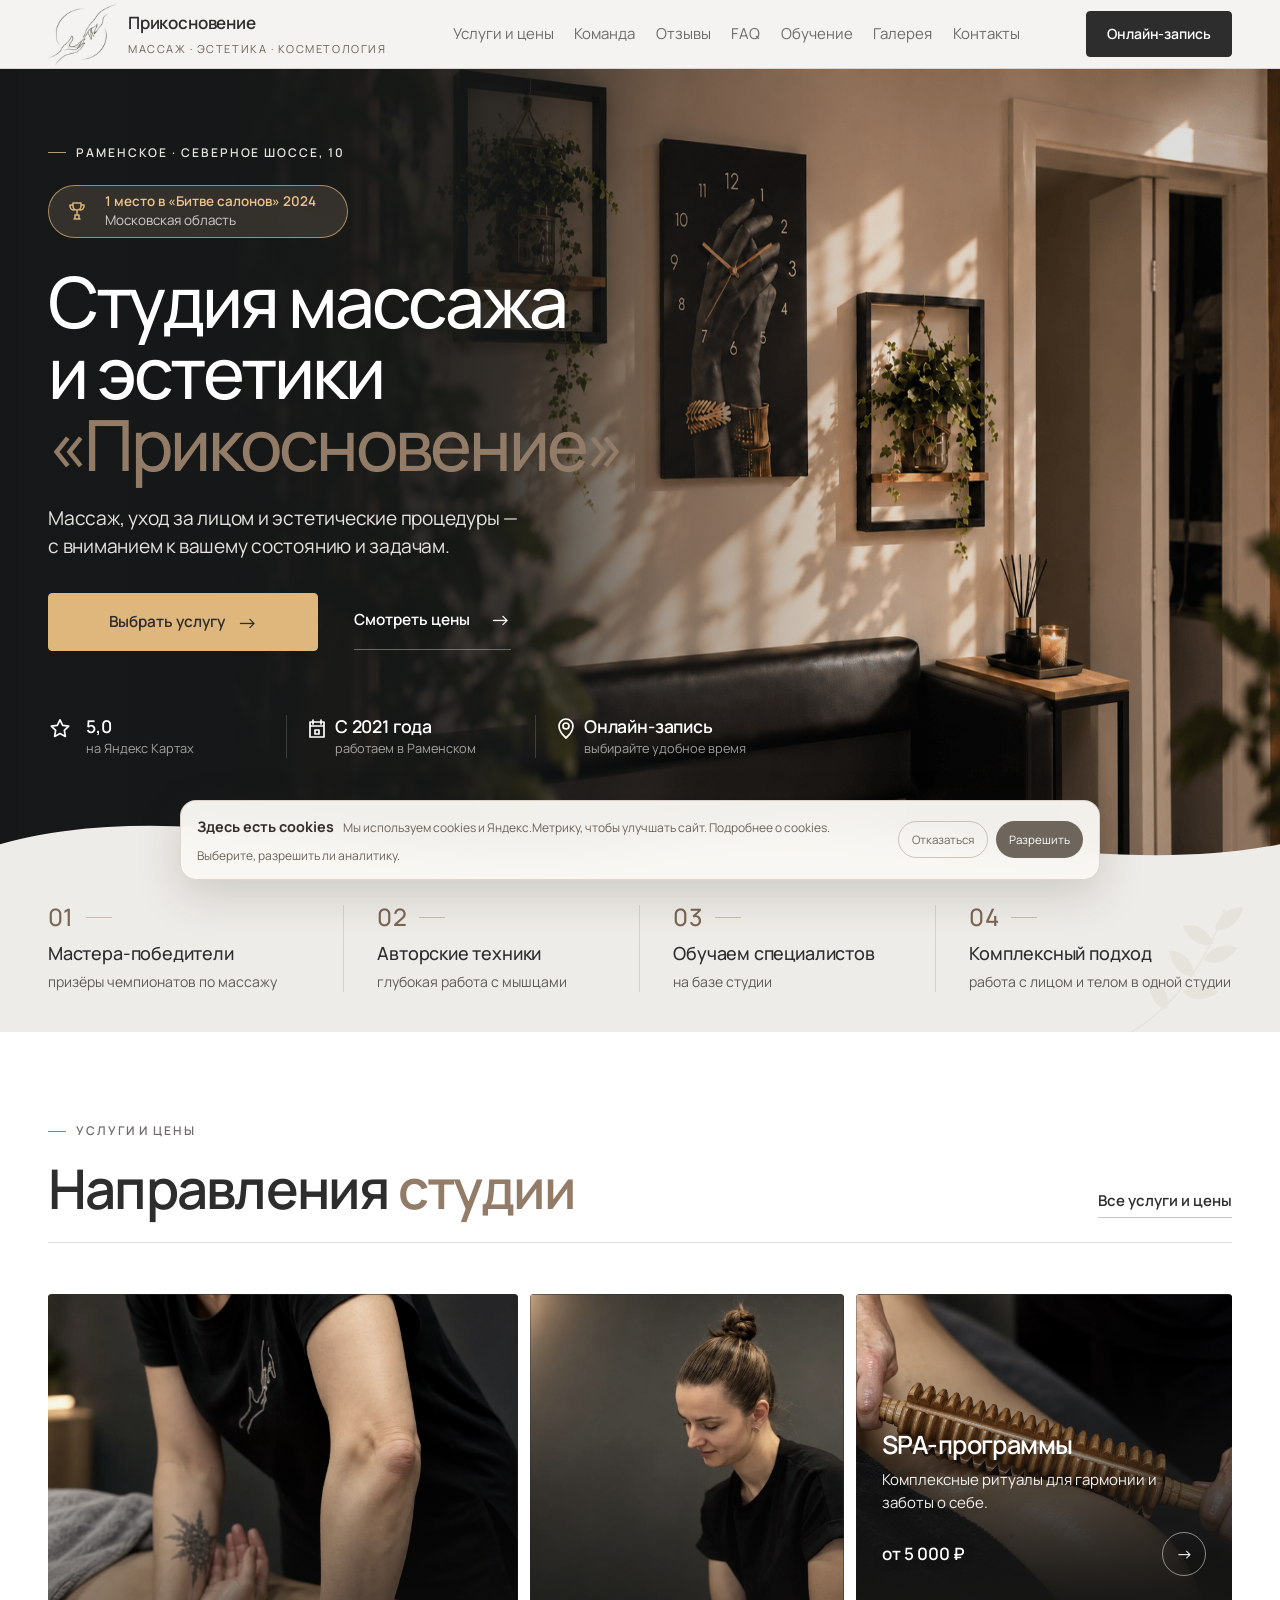
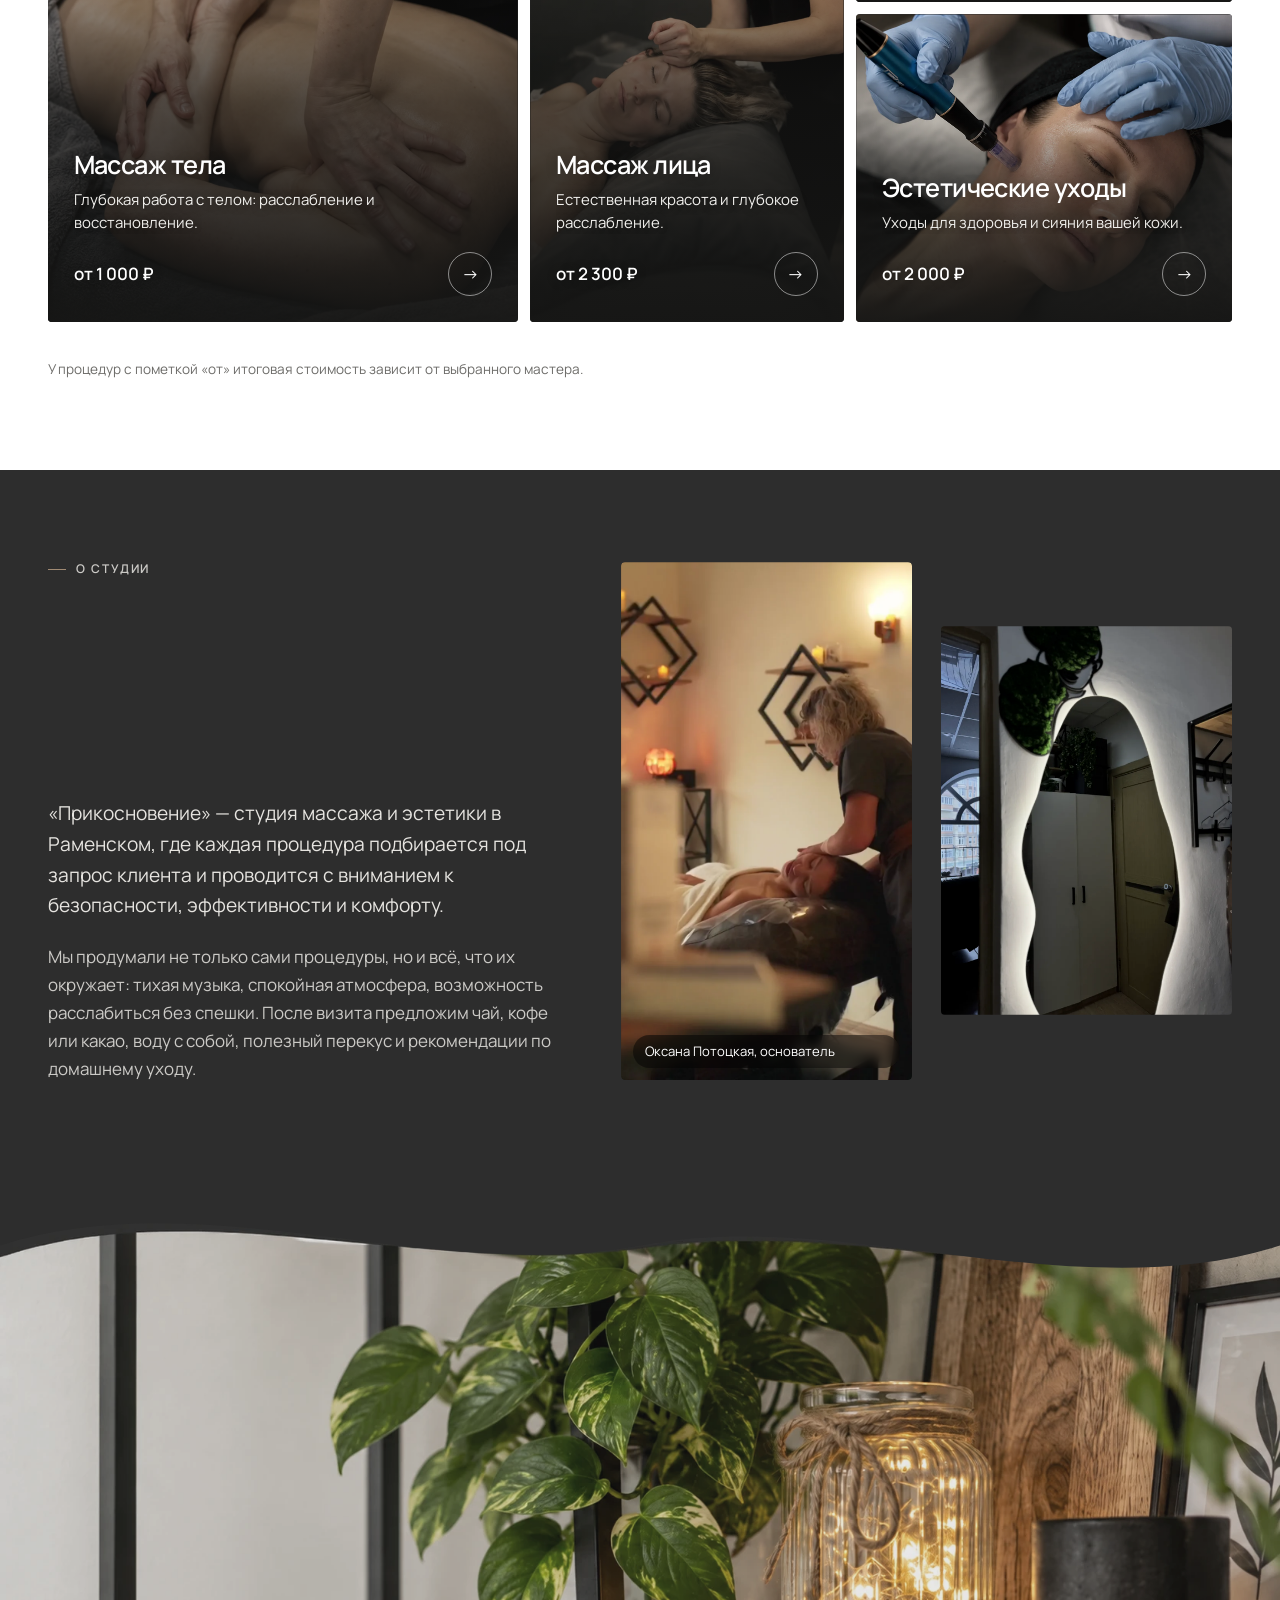
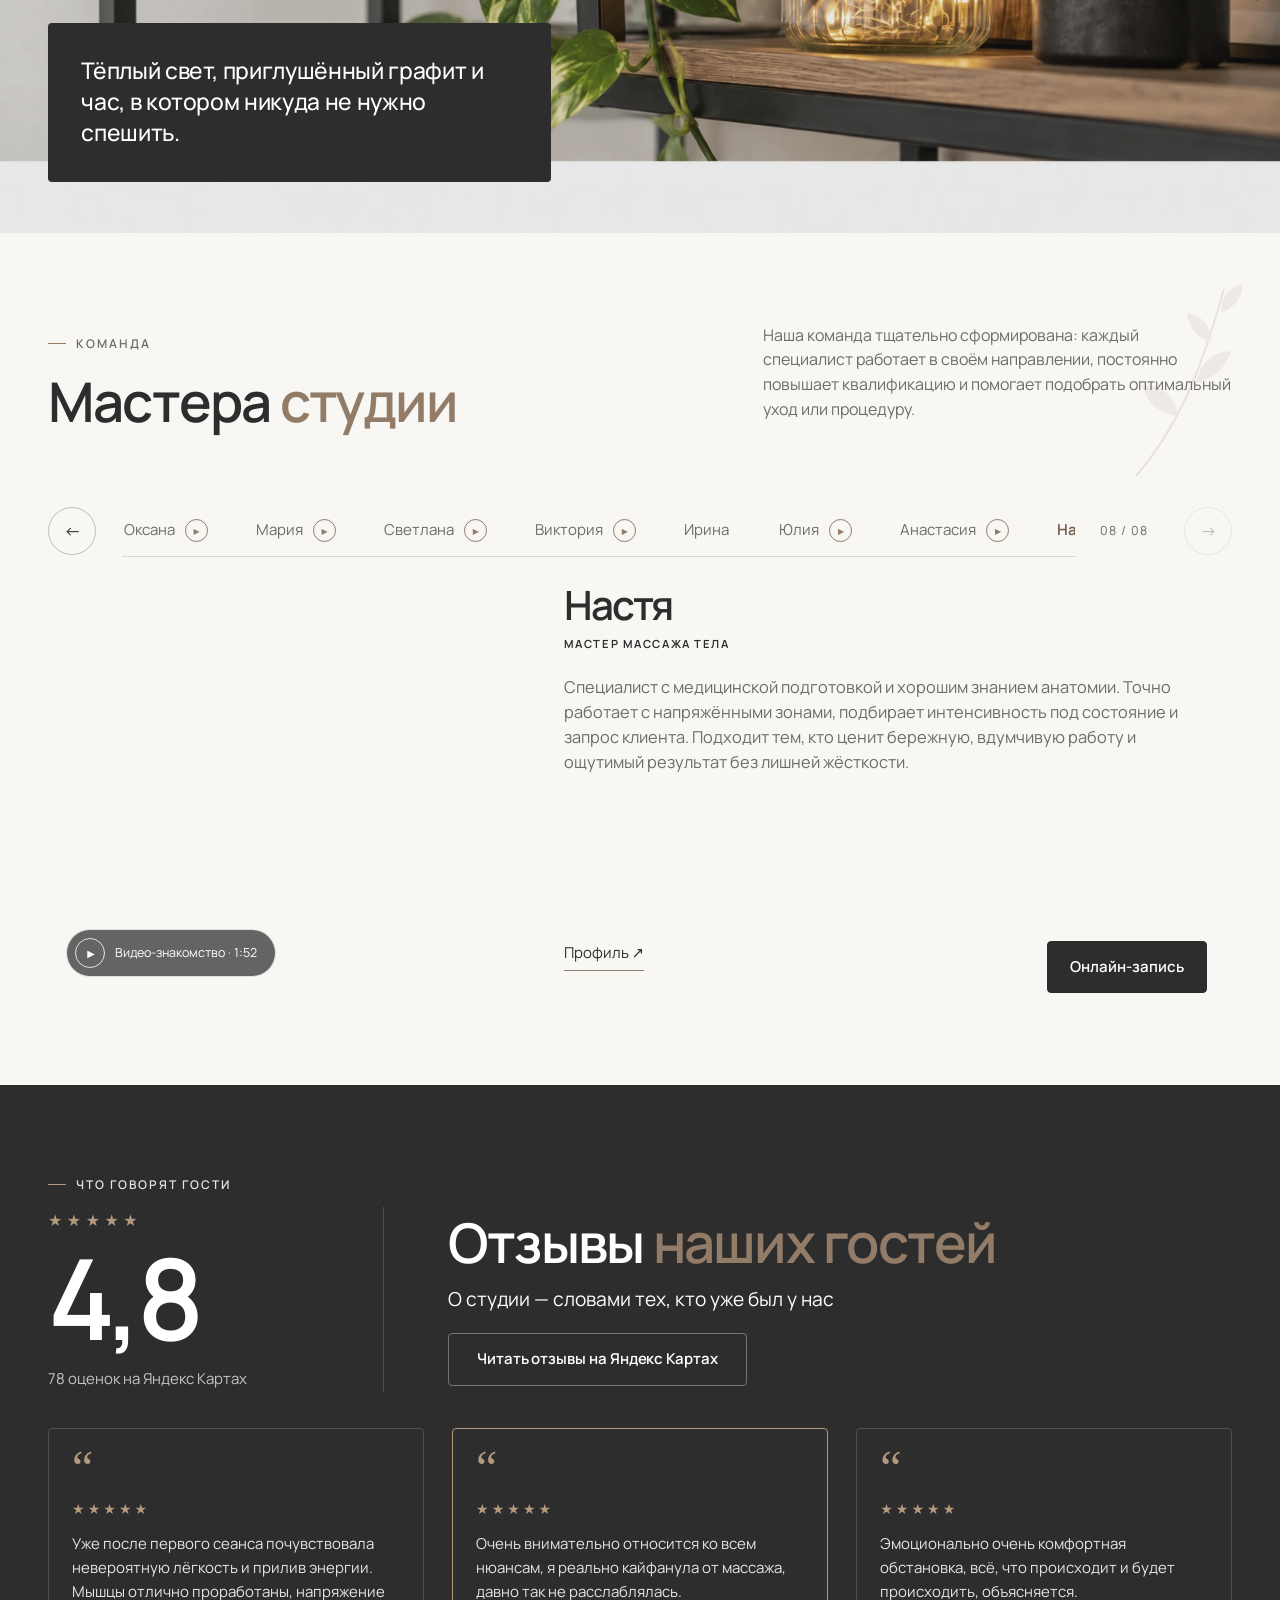
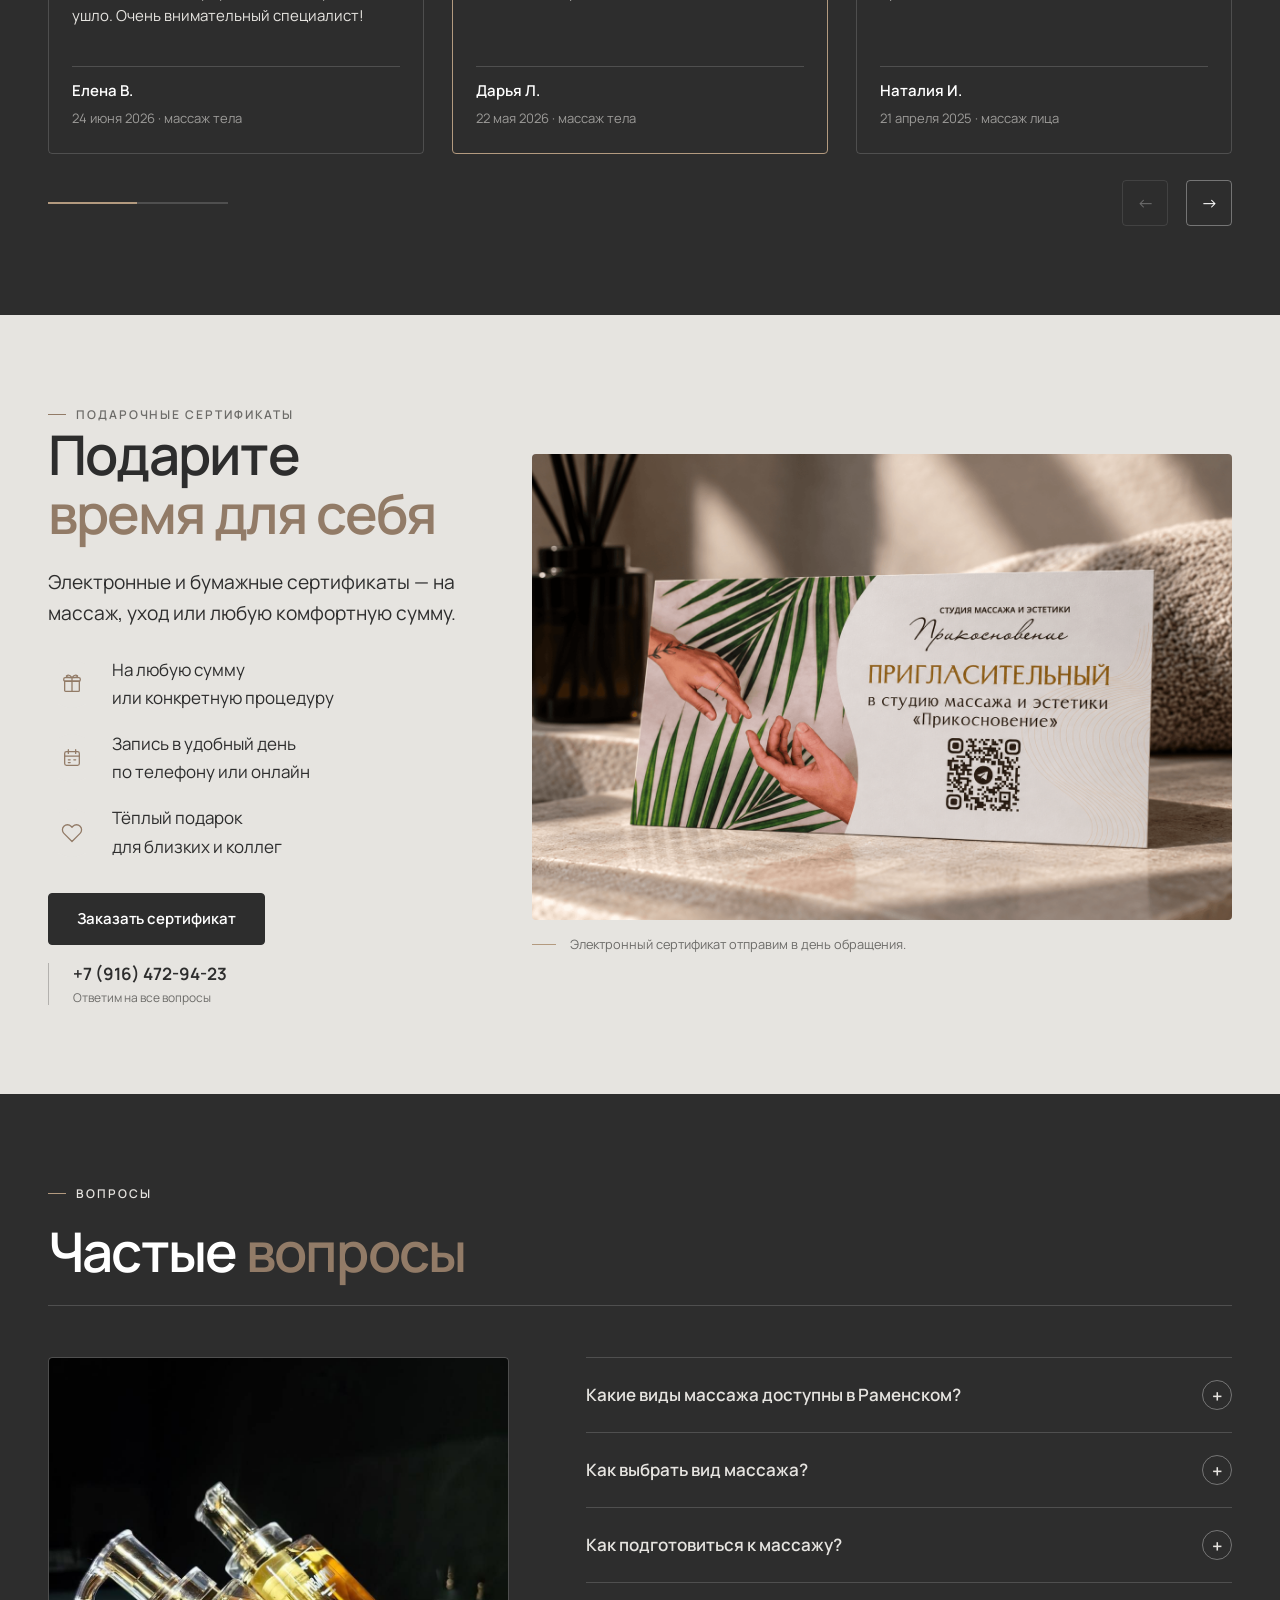
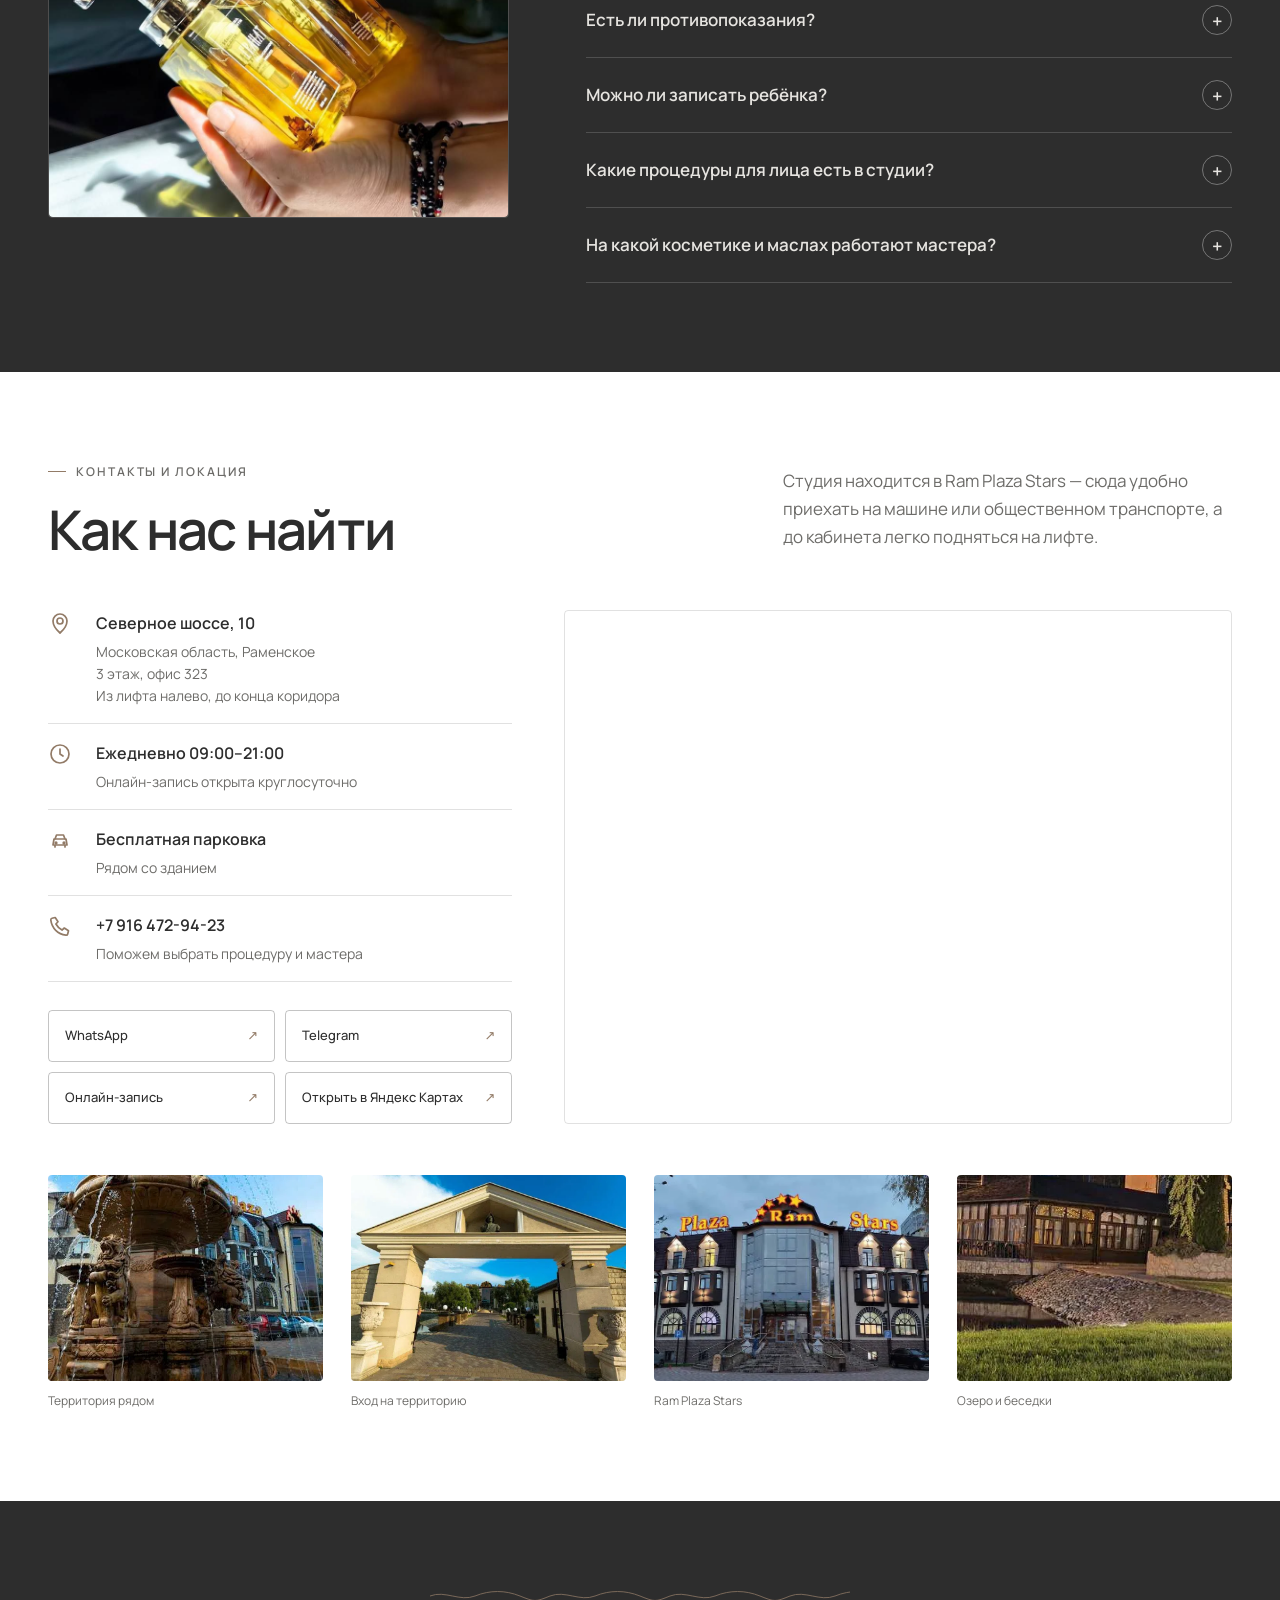
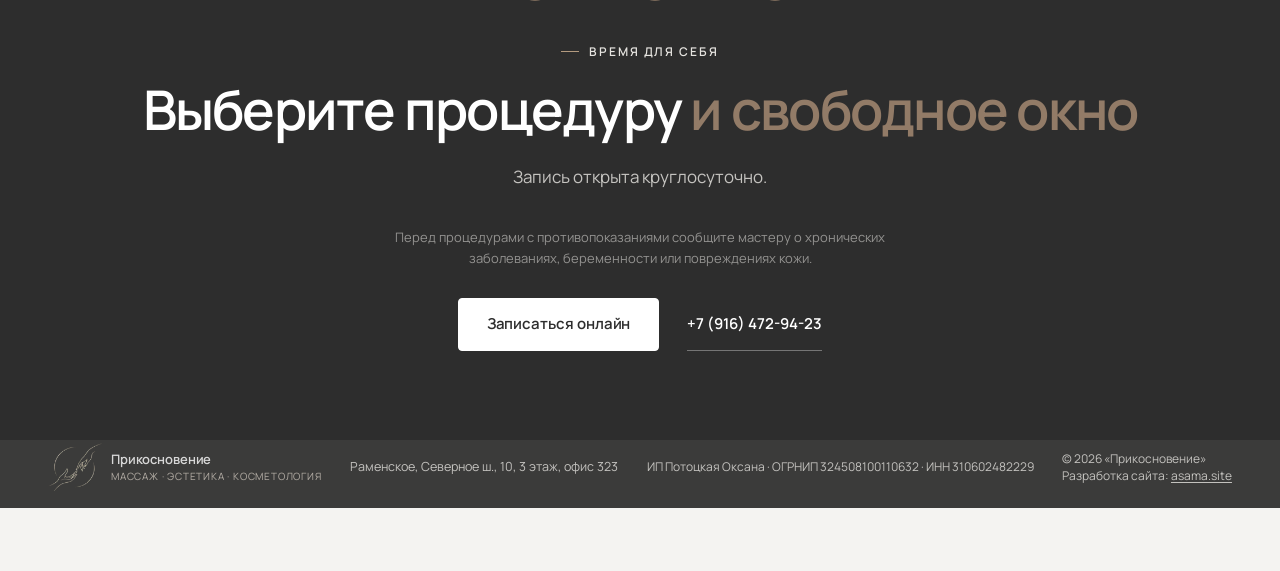
==== commit 76626546: "Мобильная версия: компактные картинки, квадратный логотип, мобильный постер видео по умолчанию Co-Au" ====
--- a/index.html
+++ b/index.html
@@ -27,7 +27,7 @@
   <link rel="apple-touch-icon" sizes="180x180" href="assets/images/apple-touch-icon.png">
   <link rel="preconnect" href="https://fonts.googleapis.com">
   <link rel="preconnect" href="https://fonts.gstatic.com" crossorigin>
-  <link rel="preload" as="style" href="styles.min.css?v=20261003-2">
+  <link rel="preload" as="style" href="styles.min.css?v=20261003-3">
   <link rel="preload" as="style" href="https://fonts.googleapis.com/css2?family=Manrope:wght@400;500;600;700&display=swap" onload="this.onload=null;this.rel='stylesheet'">
   <noscript><link rel="stylesheet" href="https://fonts.googleapis.com/css2?family=Manrope:wght@400;500;600;700&display=swap"></noscript>
   <link rel="preload" as="image" href="assets/images/hero-interior-client.png" media="(min-width: 821px)" fetchpriority="high">
@@ -39,7 +39,7 @@
       .hero__bg { background-image: url('assets/images/hero-interior-mobile-640.jpg'); }
     }
   </style>
-  <link rel="stylesheet" href="styles.min.css?v=20261003-2">
+  <link rel="stylesheet" href="styles.min.css?v=20261003-3">
   <script type="application/ld+json">
   {
     "@context": "https://schema.org",
@@ -139,7 +139,7 @@
   <header class="site-header" id="top">
     <div class="shell header-inner">
       <a class="brand" href="index.html" aria-label="Прикосновение — главная">
-        <img class="brand__logo" src="assets/images/logo-transparent-160.webp" alt="" width="160" height="160">
+        <img class="brand__logo" src="assets/images/logo-transparent-96.webp" alt="" width="96" height="96">
         <span>
           <span class="brand__name">Прикосновение</span>
           <span class="brand__tag">массаж · эстетика · косметология</span>
@@ -300,10 +300,10 @@
         </div>
         <div class="about__figures reveal">
           <div class="about__video">
-            <video muted loop playsinline preload="none" poster="assets/video/oksana-loop-poster.webp" data-mobile-poster="assets/images/mobile/oksana-loop-poster-mobile-330.webp" width="720" height="1280" data-src="assets/video/oksana-web.mp4" data-src-mobile="assets/video/oksana-mobile.mp4" data-autoplay aria-hidden="true"></video>
+            <video muted loop playsinline preload="none" poster="assets/images/mobile/oksana-loop-poster-mobile-250.webp" data-desktop-poster="assets/video/oksana-loop-poster.webp" width="720" height="1280" data-src="assets/video/oksana-web.mp4" data-src-mobile="assets/video/oksana-mobile.mp4" data-autoplay aria-hidden="true"></video>
             <span class="about__video-label">Оксана Потоцкая, основатель</span>
           </div>
-          <img src="assets/images/studio-mirror.webp" data-mobile-src="assets/images/mobile/studio-mirror-mobile-330.webp" alt="Фигурное зеркало и зелёный декор в студии" width="1050" height="1400" loading="lazy">
+          <img src="assets/images/studio-mirror.webp" data-mobile-src="assets/images/mobile/studio-mirror-mobile-250.webp" alt="Фигурное зеркало и зелёный декор в студии" width="1050" height="1400" loading="lazy">
         </div>
       </div>
     </section>
@@ -339,7 +339,7 @@
           <div class="master-carousel__track carousel__track" role="group" aria-label="Мастера студии">
             <article class="master-slide reveal">
               <div class="master-slide__visual">
-                <img class="master-slide__photo" src="assets/images/team/master-oksana-2026-10.webp" data-mobile-src="assets/images/mobile/master-oksana-mobile.webp" alt="Оксана Потоцкая" width="1122" height="1402" loading="lazy">
+                <img class="master-slide__photo" src="assets/images/team/master-oksana-2026-10.webp" data-mobile-src="assets/images/mobile/master-oksana-mobile-400.webp" alt="Оксана Потоцкая" width="1122" height="1402" loading="lazy">
                 <div class="master-videos" data-master-video="assets/video/oksana-interview.mp4" data-master-video-mobile="assets/video/oksana-interview-mobile.mp4" data-master-video-poster="assets/video/oksana-interview-poster.webp">
                   <button class="master-video-trigger" type="button" aria-label="Открыть видео-знакомство с Оксаной"><span class="master-video-trigger__icon" aria-hidden="true">▶</span><span>Видео-знакомство · 1:28</span></button>
                 </div>
@@ -380,7 +380,7 @@
             </article>
             <article class="master-slide reveal">
               <div class="master-slide__visual">
-                <img class="master-slide__photo" src="assets/images/team/master-maria-2026.webp" data-mobile-src="assets/images/mobile/master-maria-mobile.webp" alt="Мария" width="1122" height="1402" loading="lazy">
+                <img class="master-slide__photo" src="assets/images/team/master-maria-2026.webp" data-mobile-src="assets/images/mobile/master-maria-mobile-400.webp" alt="Мария" width="1122" height="1402" loading="lazy">
                 <div class="master-videos" data-master-video="assets/video/maria-web.mp4">
                   <button class="master-video-trigger" type="button" aria-label="Открыть видео-знакомство с Марией"><span class="master-video-trigger__icon" aria-hidden="true">▶</span><span>Видео-знакомство · 3:49</span></button>
                 </div>
@@ -841,7 +841,7 @@
     <div class="shell footer-bar">
       <div class="footer-bar__row">
         <a class="brand footer-brand" href="index.html">
-          <img class="brand__logo" src="assets/images/logo-transparent-160.webp" alt="" width="160" height="160" loading="lazy">
+          <img class="brand__logo" src="assets/images/logo-transparent-96.webp" alt="" width="96" height="96" loading="lazy">
           <span>
             <span class="brand__name">Прикосновение</span>
             <span class="brand__tag">массаж · эстетика · косметология</span>
@@ -875,6 +875,6 @@
     <a href="https://dikidi.net/1188196" target="_blank" rel="noopener">Записаться</a>
   </nav>
 
-  <script src="script.min.js?v=20261003-2" defer></script>
+  <script src="script.min.js?v=20261003-3" defer></script>
 </body>
 </html>
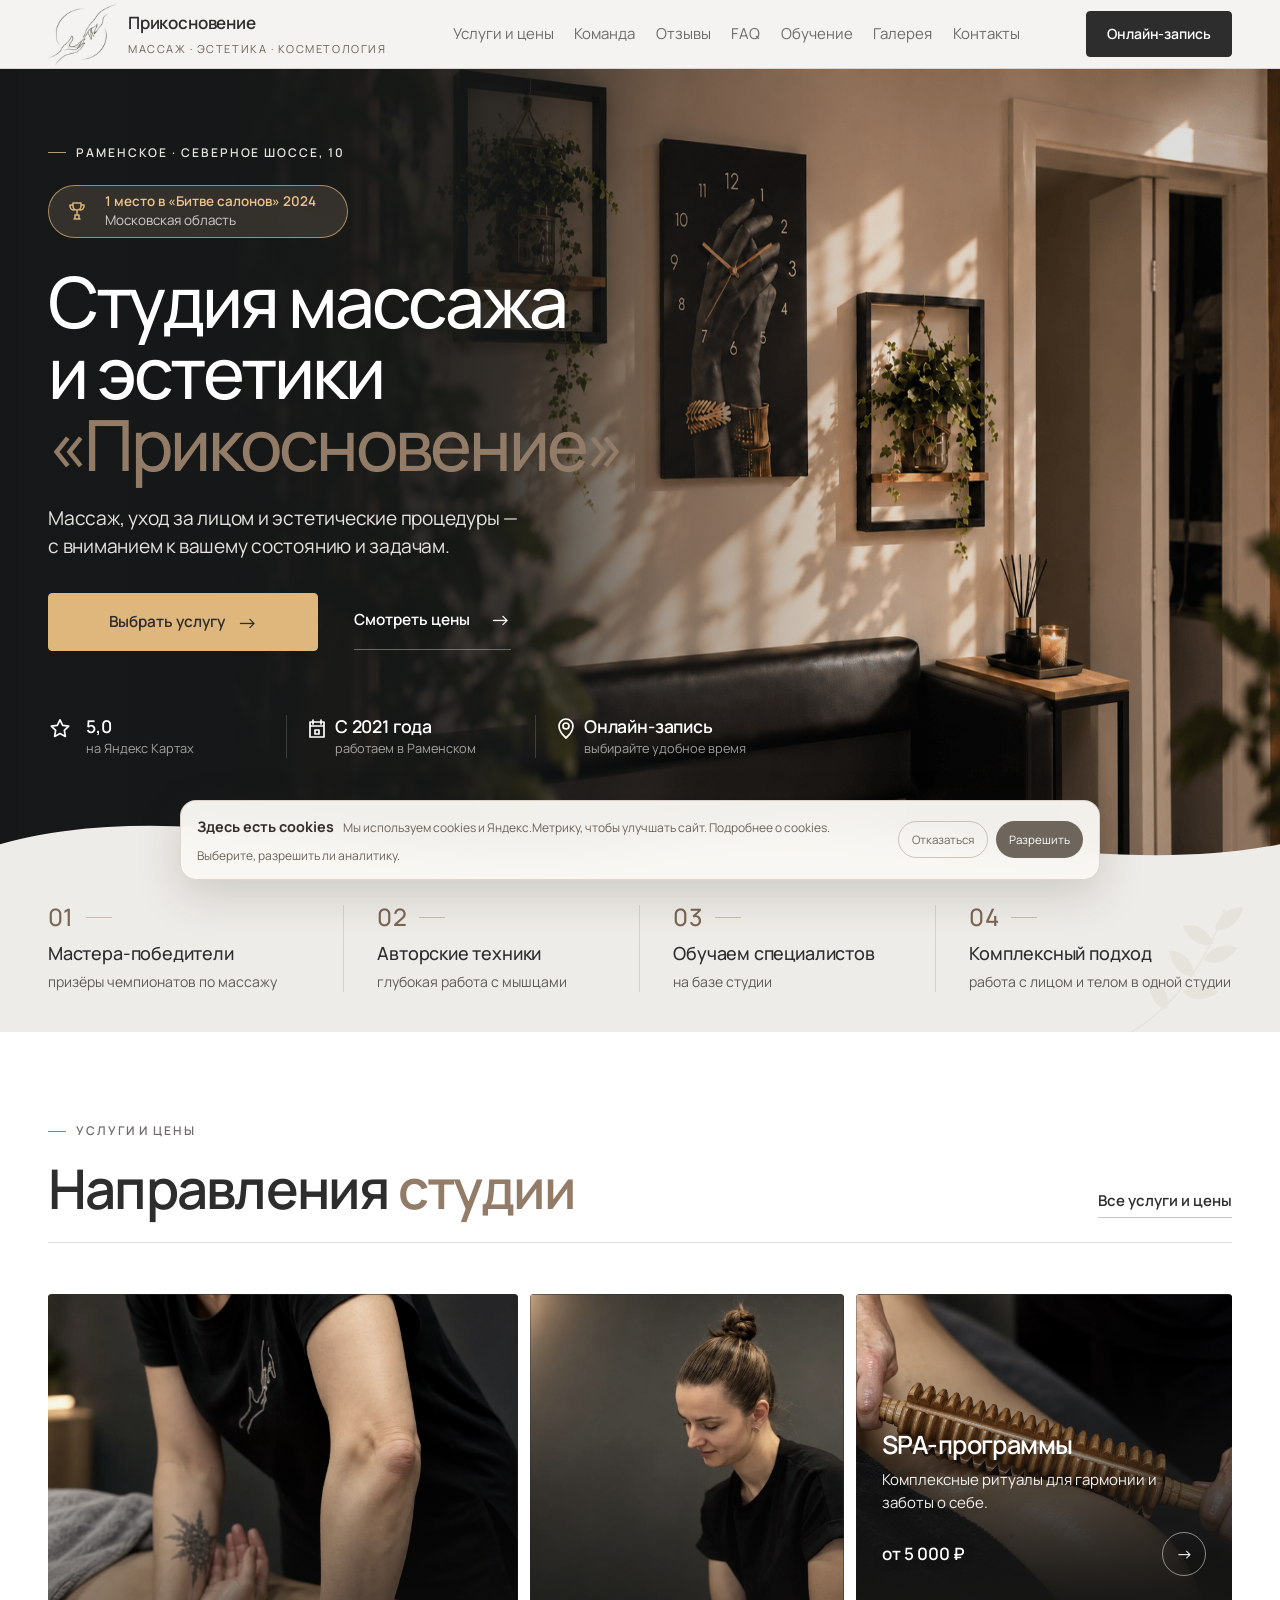
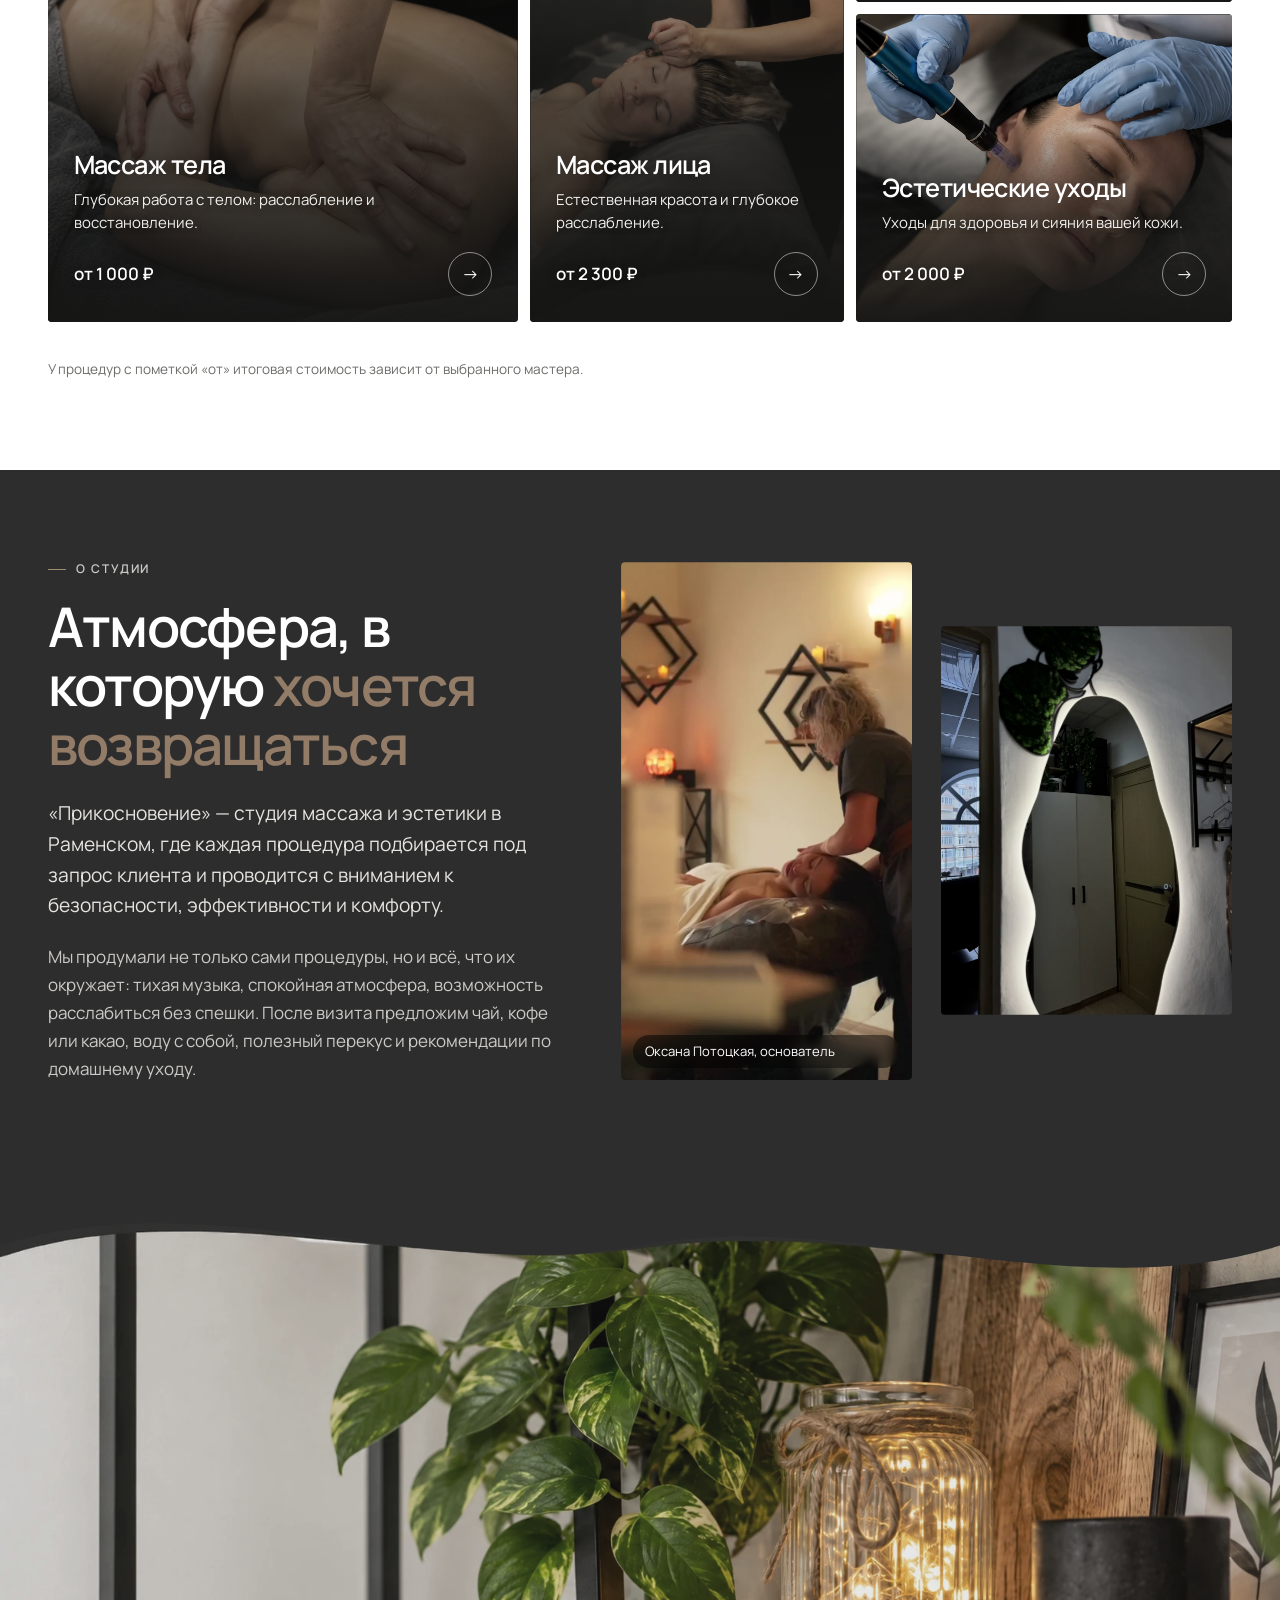
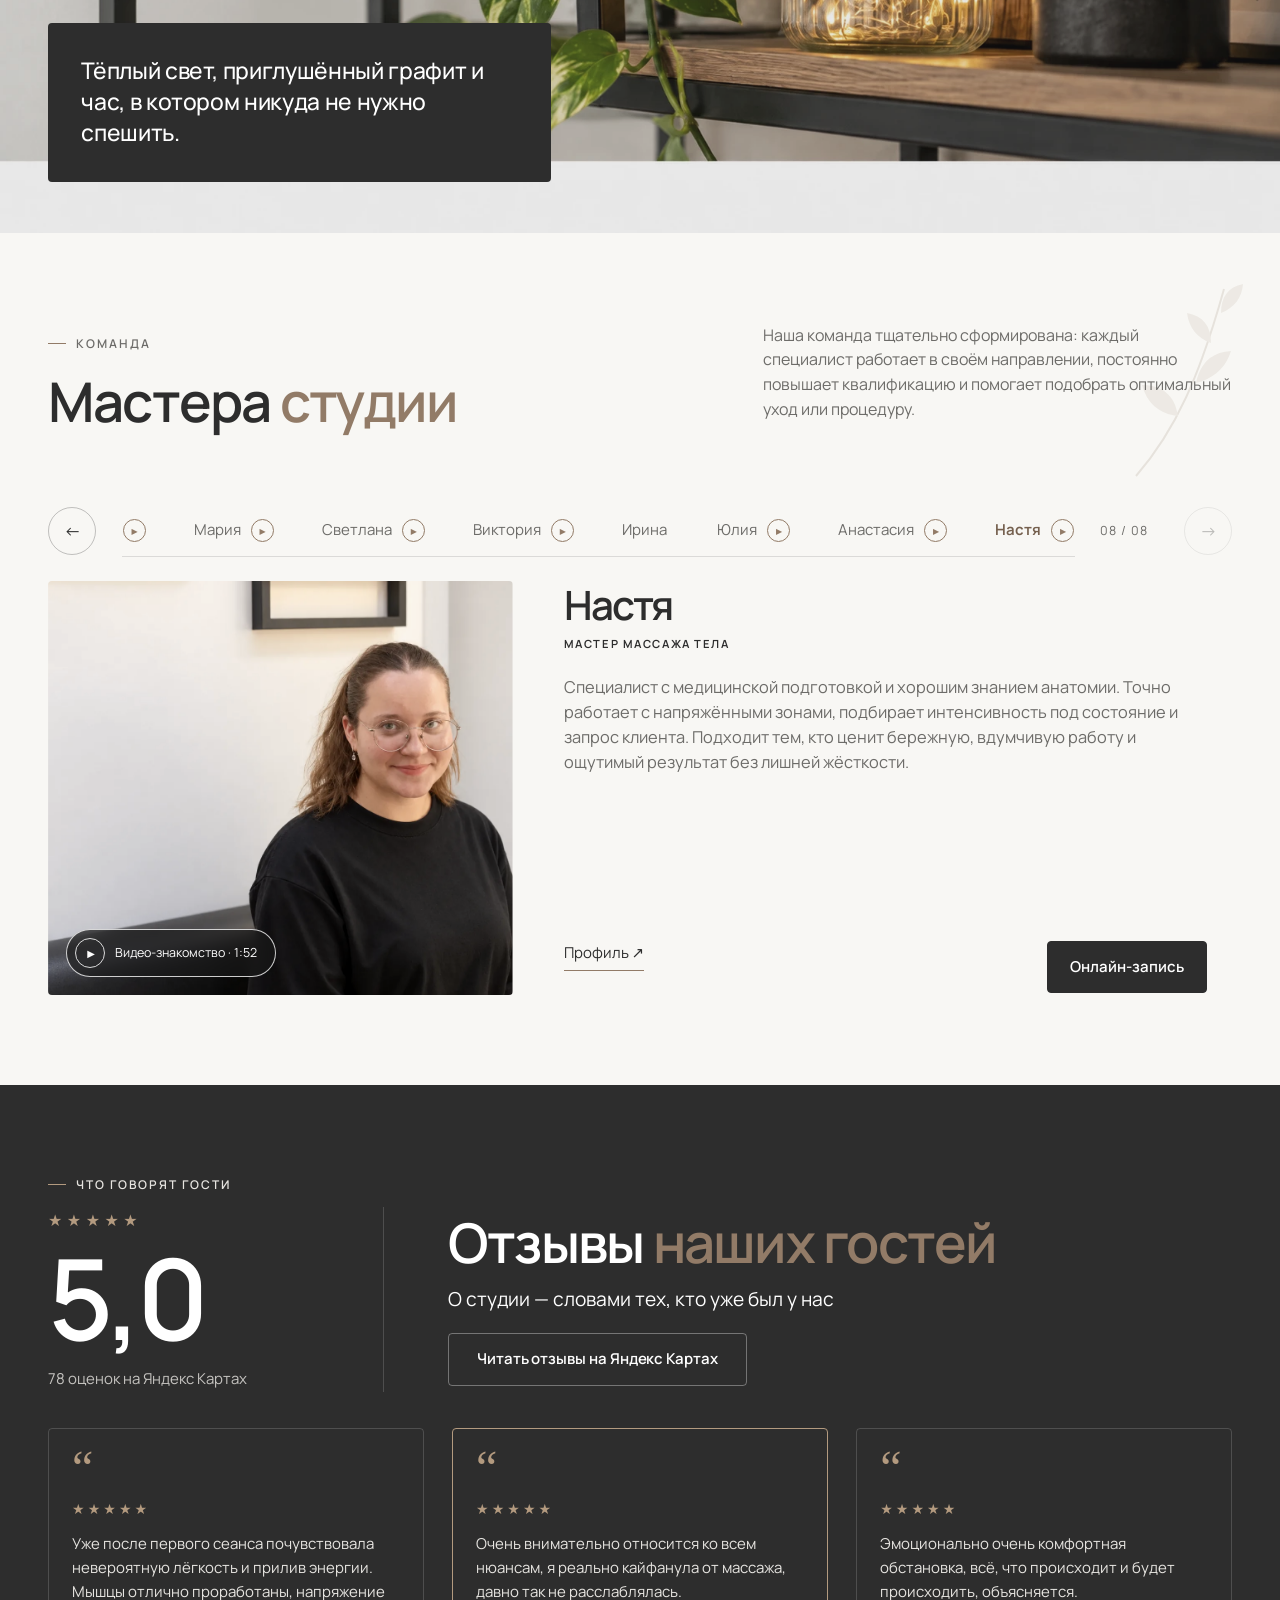
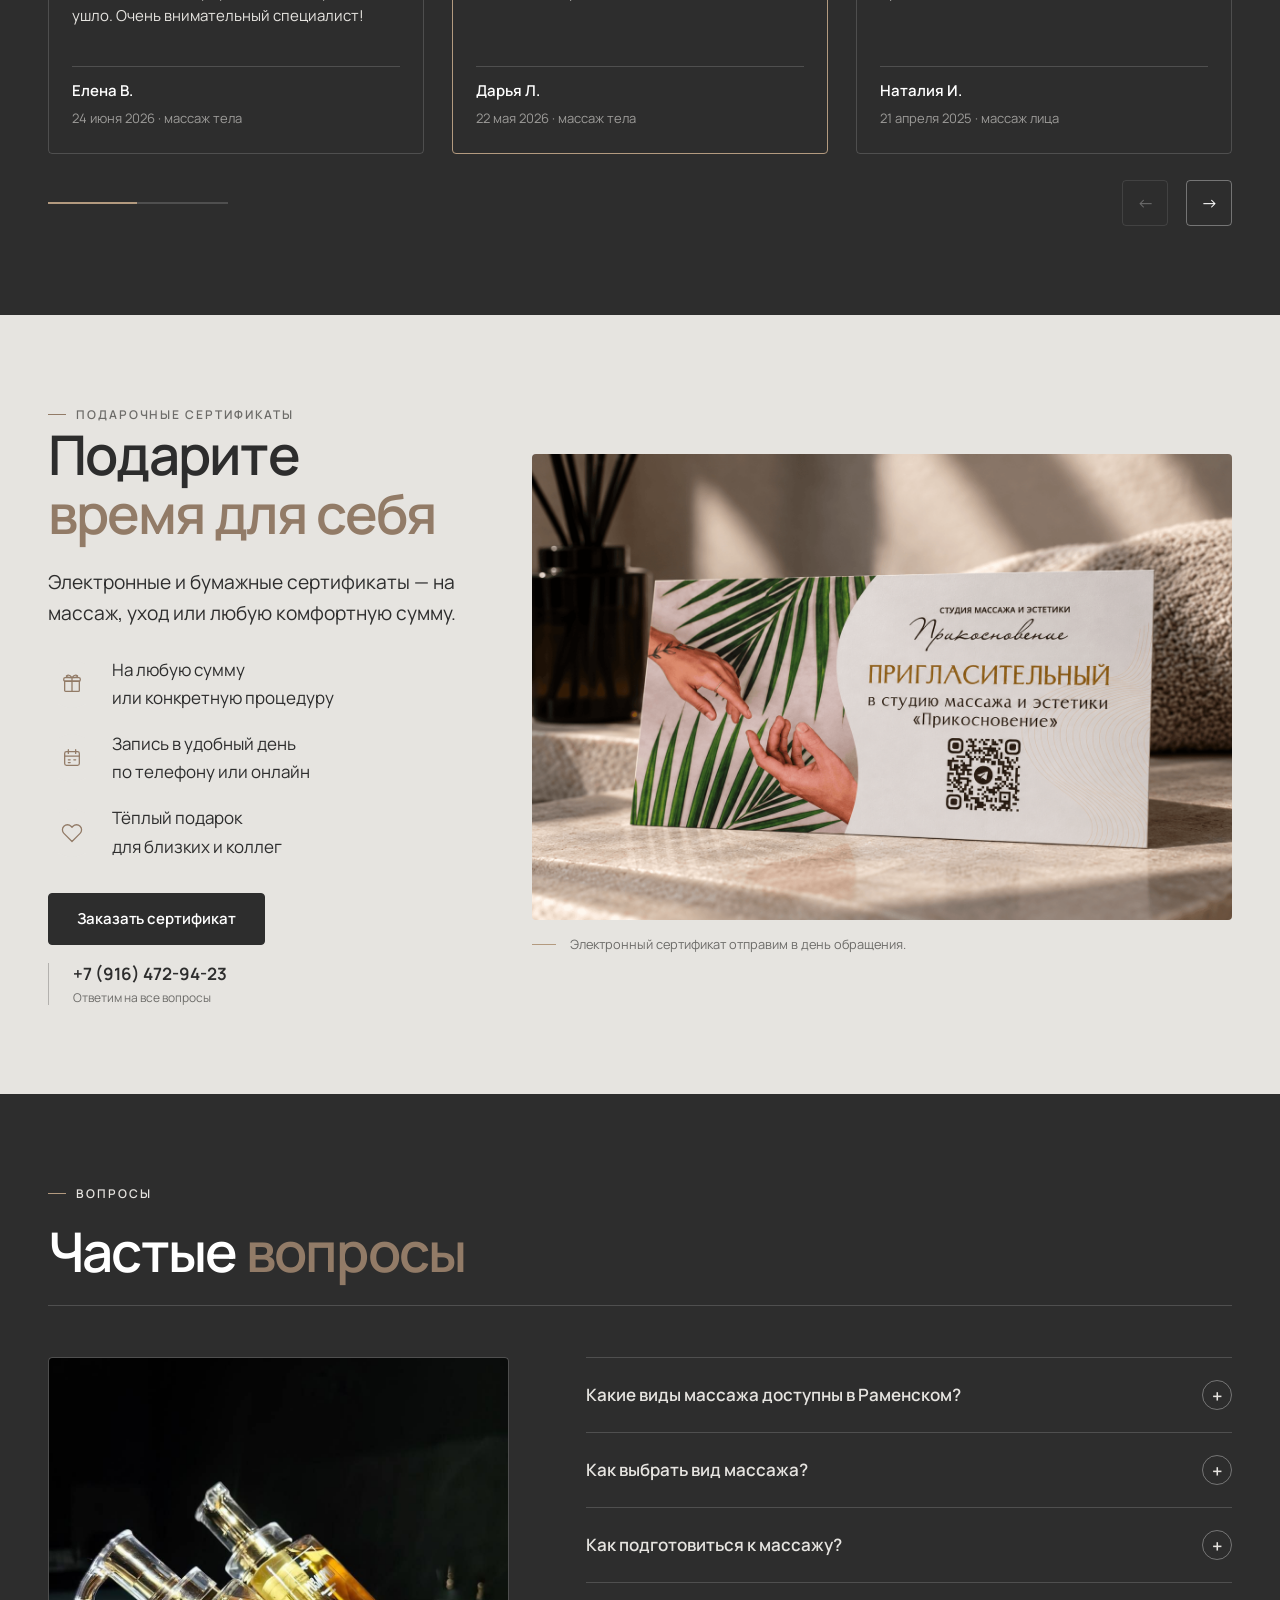
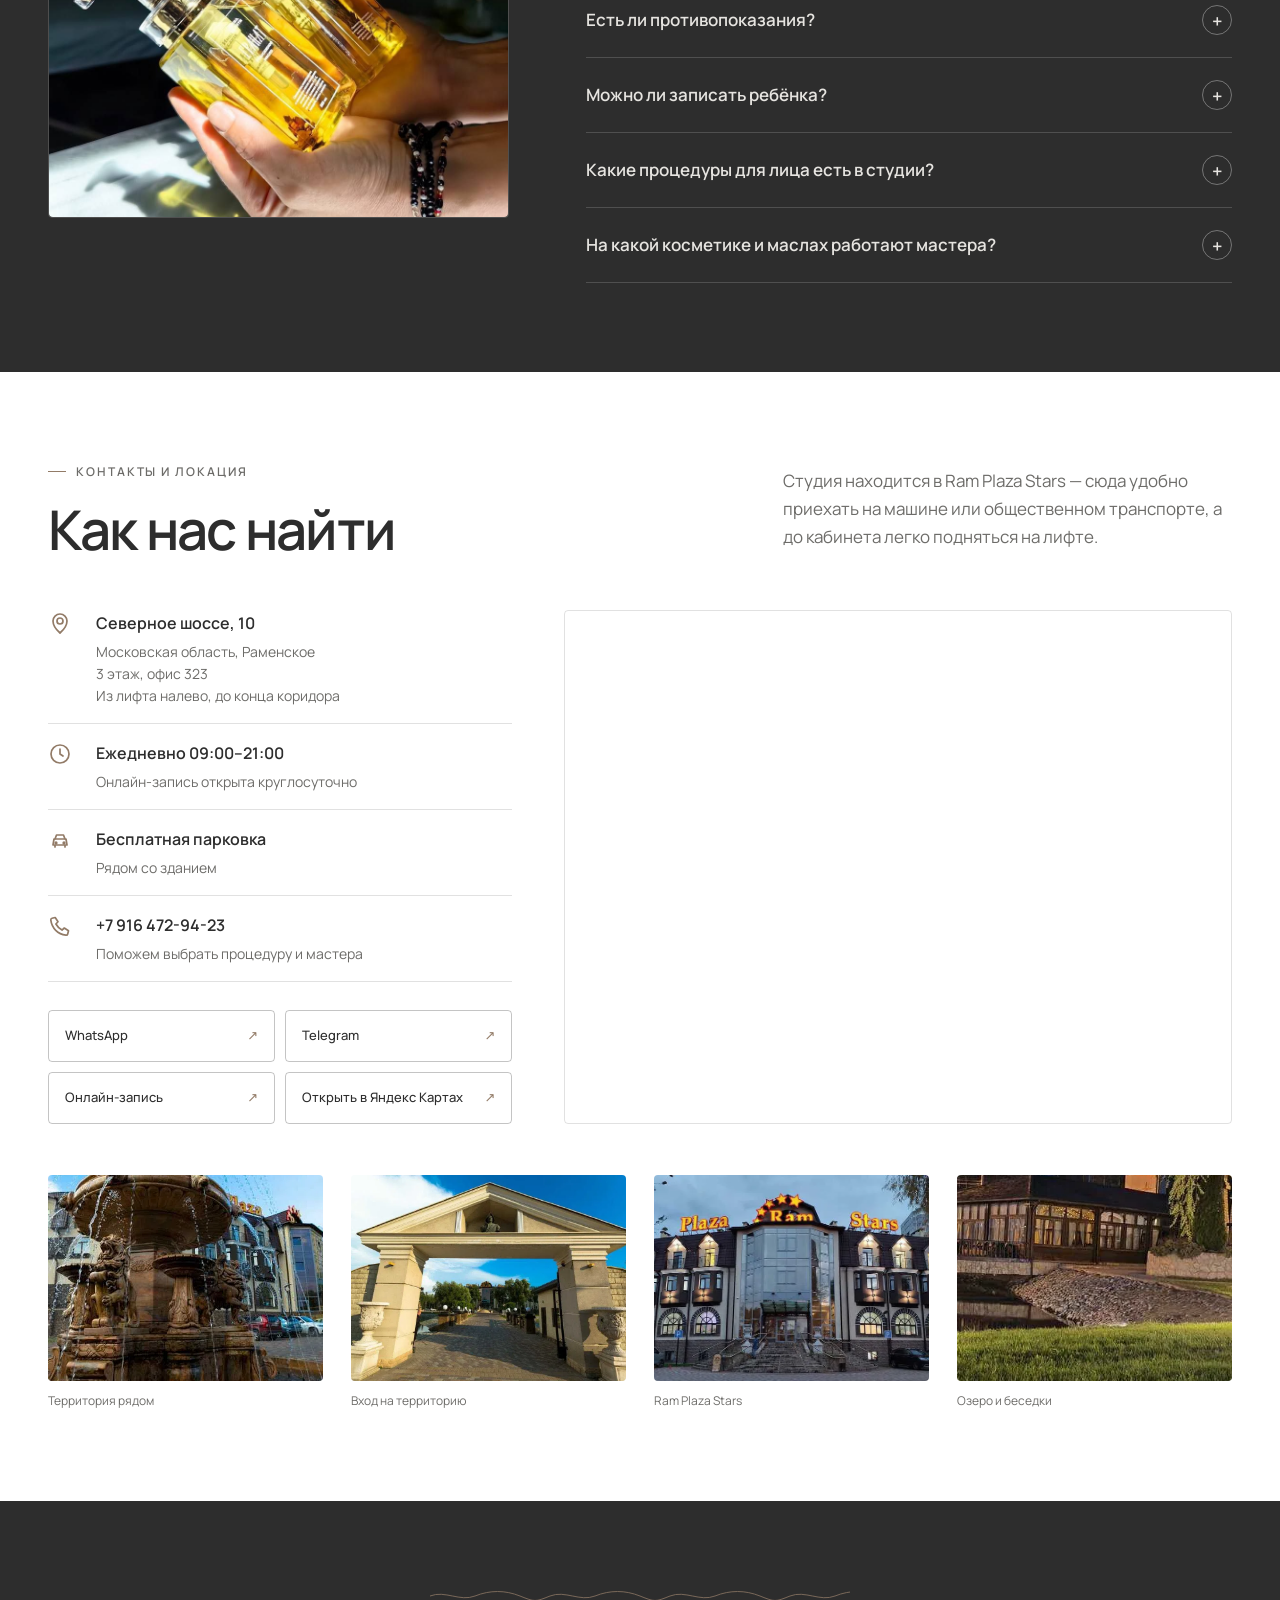
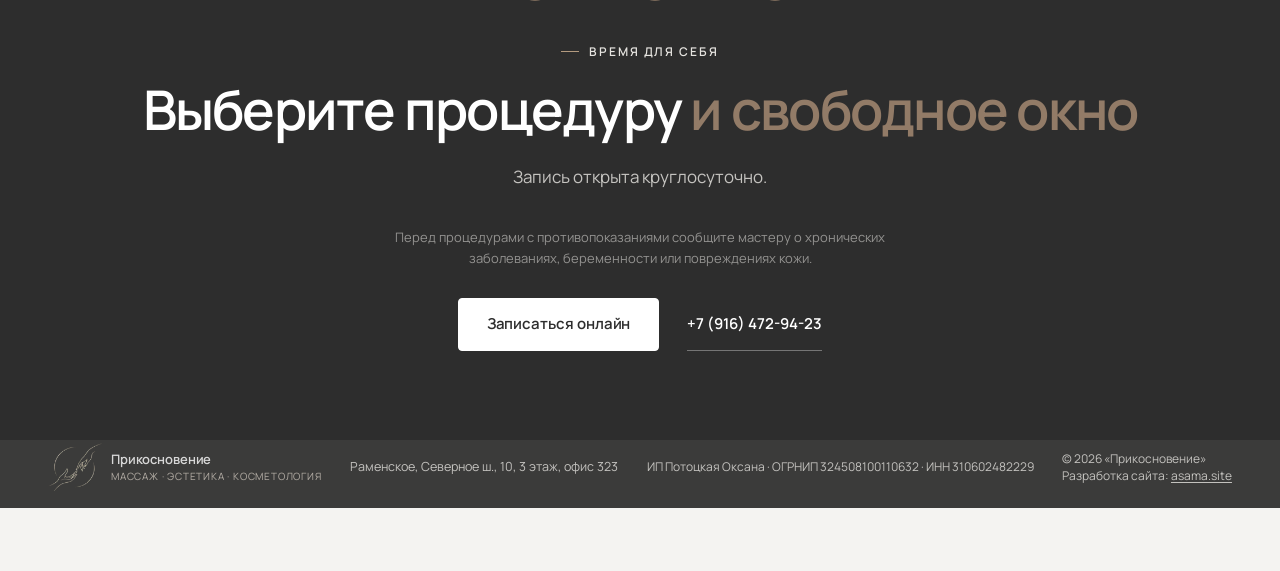
==== commit aadfcfc5: "Главная: встроенный критический CSS, полный файл без блокировки; замер карусели мастеров в кадре Co-" ====
--- a/index.html
+++ b/index.html
@@ -27,7 +27,6 @@
   <link rel="apple-touch-icon" sizes="180x180" href="assets/images/apple-touch-icon.png">
   <link rel="preconnect" href="https://fonts.googleapis.com">
   <link rel="preconnect" href="https://fonts.gstatic.com" crossorigin>
-  <link rel="preload" as="style" href="styles.min.css?v=20261003-3">
   <link rel="preload" as="style" href="https://fonts.googleapis.com/css2?family=Manrope:wght@400;500;600;700&display=swap" onload="this.onload=null;this.rel='stylesheet'">
   <noscript><link rel="stylesheet" href="https://fonts.googleapis.com/css2?family=Manrope:wght@400;500;600;700&display=swap"></noscript>
   <link rel="preload" as="image" href="assets/images/hero-interior-client.png" media="(min-width: 821px)" fetchpriority="high">
@@ -39,7 +38,11 @@
       .hero__bg { background-image: url('assets/images/hero-interior-mobile-640.jpg'); }
     }
   </style>
-  <link rel="stylesheet" href="styles.min.css?v=20261003-3">
+  <!-- Стили первого экрана встроены (собраны из styles.css), полный файл грузится без блокировки отрисовки.
+       После правок styles.css этот блок нужно пересобрать. -->
+  <style id="critical-css">@keyframes heroZoom{to{transform:scale(1)}}@keyframes riseIn{0%{opacity:0;translate:0 24px}}@keyframes fadeIn{0%{opacity:0}}@keyframes archIn{0%{clip-path:inset(18% 12%0 12%round 50% 50%0 0/34% 34%0 0);scale:1.14}to{clip-path:inset(0 round 0);scale:1}}@keyframes parallaxDrift{to{translate:0 14%}}@keyframes parallaxFloat{0%{translate:0 48px}to{translate:0-48px}}@keyframes pageOut{to{opacity:0;translate:0-10px}}@keyframes pageIn{0%{opacity:0;translate:0 16px}}:root{--graphite:#2d2d2d;--graphite-2:#3b3b3a;--gray:#6d6c69;--gray-light:#e6e4e0;--bg:#f4f3f1;--strip:#eeece8;--white:#ffffff;--wood:#927b67;--warm:#b39a7f;--accent-fill:#d5b37f;--heading-accent:#927b67;--line:rgba(45, 45, 45, .14);--line-strong:rgba(45, 45, 45, .28);--line-dark:rgba(255, 255, 255, .16);--line-dark-strong:rgba(255, 255, 255, .34);--font-display:"Manrope", "Onest", "Plus Jakarta Sans", "Segoe UI", system-ui, sans-serif;--font-body:"Manrope", "Onest", "Segoe UI", system-ui, sans-serif;--font-serif:Georgia, "Noto Serif", "Times New Roman", serif;--type-h1:clamp(2.7rem, 1.45rem + 3.4vw, 4.5rem);--type-h2:clamp(2.25rem, 1.62rem + 2.25vw, 3.7rem);--type-h3:clamp(1.25rem, 1.08rem + .62vw, 1.75rem);--type-heading-line:1.08;--type-heading-track:-.032em;--shell:1416px;--gutter:clamp(20px, 4vw, 48px);--col-gap:clamp(20px, 2.2vw, 32px);--section-space:clamp(52px, 6vw, 96px);--radius-card:4px;--radius-card-feature:12px;--radius-button:4px;--control-sm:44px;--control-md:52px;--control-lg:58px;--image-interior:saturate(.82) contrast(1.02) brightness(.96);--image-portrait:saturate(.88) contrast(1.02) brightness(.98);--image-overlay:saturate(.78) contrast(1.04) brightness(.82);--ease:cubic-bezier(.2, .6, .25, 1);--ease-out:cubic-bezier(.16, 1, .3, 1);--dur:420ms;--mirror-mask:url('data:image/svg+xml;utf8,<svg xmlns="http://www.w3.org/2000/svg" viewBox="0 0 100 100" preserveAspectRatio="none"><path d="M0,11 C16,1 34,17 50,11 C66,5 84,21 100,11 L100,100 L0,100 Z" fill="black"/></svg>');--mirror-mask-bottom:url('data:image/svg+xml;utf8,<svg xmlns="http://www.w3.org/2000/svg" viewBox="0 0 100 100" preserveAspectRatio="none"><path d="M0,0 L100,0 L100,93 C84,100 66,87 50,93 C34,99 16,86 0,93 Z" fill="black"/></svg>');--wave-rule:url('data:image/svg+xml;utf8,<svg xmlns="http://www.w3.org/2000/svg" width="120" height="12" viewBox="0 0 120 12"><path d="M0 6 C 15 0 30 12 45 6 S 75 0 90 6 S 105 12 120 6" fill="none" stroke="%23927b67" stroke-width="1"/></svg>');--wave-rule-dark:url('data:image/svg+xml;utf8,<svg xmlns="http://www.w3.org/2000/svg" width="120" height="12" viewBox="0 0 120 12"><path d="M0 6 C 15 0 30 12 45 6 S 75 0 90 6 S 105 12 120 6" fill="none" stroke="%23b39a7f" stroke-width="1"/></svg>')}*,::after,::before{box-sizing:border-box}html{scroll-behavior:smooth;scroll-padding-top:96px;overflow-x:clip;scrollbar-width:thin;scrollbar-color:var(--graphite) var(--strip)}html::-webkit-scrollbar{width:11px}html::-webkit-scrollbar-track{background:var(--strip)}html::-webkit-scrollbar-thumb{min-height:56px;border:3px solid var(--strip);border-radius:999px;background:var(--graphite)}html::-webkit-scrollbar-thumb:hover{background:var(--wood)}html::-webkit-scrollbar-thumb:active{background:#806852}body{margin:0;min-width:320px;background:var(--white);color:var(--graphite);font-family:var(--font-body);font-size:clamp(1rem,.96rem + .2vw,1.0625rem);line-height:1.65;-webkit-font-smoothing:antialiased;overflow-x:clip}img{display:block;max-width:100%;height:auto}a{color:inherit;text-decoration:none}button,input{font:inherit;color:inherit}p{margin:0 0 1.1em}p:last-child{margin-bottom:0}h1,h2,h3,h4{margin:0;font-family:var(--font-display);font-weight:600;line-height:var(--type-heading-line);letter-spacing:var(--type-heading-track);text-wrap:balance}h1{font-size:var(--type-h1);line-height:1.04}h2{font-size:var(--type-h2)}em{font-style:normal}.reviews__copy h2 em,h1 .accent,h1 em,h2 .accent,h2 em,h3 .accent,h3 em,h4 .accent,h4 em{color:var(--heading-accent);font-style:normal;font-weight:inherit}::selection{background:var(--graphite);color:var(--white)}.sr-only{position:absolute;width:1px;height:1px;padding:0;margin:-1px;overflow:hidden;clip:rect(0 0 0 0);white-space:nowrap;border:0}.skip-link{position:fixed;left:16px;top:-80px;z-index:999;padding:12px 20px;background:var(--graphite);color:var(--white);border-radius:var(--radius-button);transition:top .2s var(--ease)}.skip-link:focus{top:16px}.shell{width:min(var(--shell),100% - var(--gutter)*2);margin-inline:auto}.section{padding-block:var(--section-space)}.section--white{background:var(--white)}#catalog.section--white,.section--graphite{background:var(--graphite)}.section--graphite{color:var(--gray-light)}.section--graphite h1,.section--graphite h2,.section--graphite h3{color:var(--white)}.section--graphite em,body[data-page=training] .training-page-hero h1 em{color:var(--heading-accent)}.eyebrow{display:flex;align-items:center;gap:10px;margin:0 0 18px;color:var(--gray);font-family:var(--font-display);font-size:.75rem;font-weight:600;letter-spacing:.16em;text-transform:uppercase}.eyebrow::before,.site-nav a::after{content:"";height:1px;background:var(--wood)}.eyebrow::before{width:18px;flex:none}.section--graphite .eyebrow{color:var(--gray-light)}.section--graphite .eyebrow::before{background:var(--warm)}.section-head{display:grid;grid-template-columns:minmax(0,7fr) minmax(0,4fr);align-items:end;gap:var(--col-gap);margin-bottom:clamp(28px,3.5vw,48px);padding-bottom:26px;border-bottom:1px solid var(--line)}.lead{font-size:clamp(1.05rem,1rem + .35vw,1.2rem);line-height:1.6;color:var(--gray)}.section--graphite .lead{color:var(--gray-light)}.button{display:inline-flex;align-items:center;justify-content:center;min-height:var(--control-md);padding:13px 28px;border:1px solid var(--graphite);border-radius:var(--radius-button);background:var(--graphite);color:var(--white);font-family:var(--font-display);font-size:.9375rem;font-weight:600;letter-spacing:-.005em;text-align:center;cursor:pointer;transition:background var(--dur) var(--ease),border-color var(--dur) var(--ease),color var(--dur) var(--ease),transform var(--dur) var(--ease),box-shadow var(--dur) var(--ease)}.button:hover{background:var(--graphite-2);border-color:var(--graphite-2);transform:translateY(-2px);box-shadow:0 10px 22px rgba(38,38,38,.16)}.button:active{transform:translateY(0);box-shadow:none}.button--light{background:var(--white);border-color:var(--white);color:var(--graphite)}.button--light:hover{background:var(--gray-light);border-color:var(--gray-light)}.button--sm{min-height:var(--control-sm);padding:10px 20px;font-size:.875rem}.button-row{display:flex;flex-wrap:wrap;align-items:center;gap:16px 28px}.text-link{display:inline-flex;align-items:center;gap:8px;padding-bottom:4px;border-bottom:1px solid var(--line-strong);font-family:var(--font-display);font-weight:600;font-size:.9375rem;transition:color var(--dur) var(--ease),border-color var(--dur) var(--ease)}.text-link:hover{color:var(--wood);border-bottom-color:var(--wood)}.text-link--light{color:var(--white);border-bottom-color:var(--line-dark-strong)}.text-link--light:hover{color:var(--warm);border-bottom-color:var(--warm)}.site-header{position:sticky;top:0;z-index:60;background:var(--bg);border-bottom:1px solid var(--line);container-type:scroll-state;container-name:header}.header-inner{display:grid;grid-template-columns:auto minmax(0,1fr) auto;align-items:center;gap:clamp(20px,3vw,44px);min-height:68px;transition:min-height var(--dur) var(--ease)}@container header scroll-state(stuck: top){.header-inner{min-height:68px}}.brand{display:inline-flex;align-items:center;gap:12px}.brand__logo{width:54px;height:54px;flex:none;filter:brightness(.38) saturate(.85)}.site-header .brand__logo{width:68px;height:68px;display:block}.brand__name{display:block;font-family:var(--font-display);font-size:1.0625rem;font-weight:600;letter-spacing:-.01em}.brand__tag{display:block;margin-top:3px;color:#6b6158;font-size:.6875rem;letter-spacing:.14em;text-transform:uppercase;opacity:1}.site-nav{display:flex;justify-content:center;gap:clamp(18px,2.4vw,34px)}.site-nav a{position:relative;padding-block:6px;color:var(--gray);font-size:.9375rem;transition:color var(--dur) var(--ease)}.site-nav a::after{position:absolute;left:0;bottom:0;width:0;transition:width var(--dur) var(--ease)}.site-nav a.active,.site-nav a:hover{color:var(--graphite)}.site-nav a.active::after,.site-nav a:hover::after{width:100%}.menu-toggle{display:none;width:46px;height:46px;padding:13px;border:1px solid var(--line-strong);border-radius:var(--radius-button);background:0 0;cursor:pointer}.menu-toggle span:not(.sr-only){display:block;width:100%;height:1px;margin:5px 0;background:var(--graphite);transition:transform .3s var(--ease),opacity .2s var(--ease)}.hero{position:relative;isolation:isolate;display:grid;align-items:start;min-height:clamp(680px,calc(100svh - 84px),860px);padding-block:74px clamp(92px,9vw,126px);background:var(--graphite);overflow:hidden;mask-image:var(--mirror-mask-bottom);-webkit-mask-image:var(--mirror-mask-bottom);mask-size:100% 100%;-webkit-mask-size:100% 100%;mask-repeat:no-repeat;-webkit-mask-repeat:no-repeat}.hero-block .hero{mask-image:url('data:image/svg+xml;utf8,<svg xmlns="http://www.w3.org/2000/svg" viewBox="0 0 100 100" preserveAspectRatio="none"><path d="M0,0 L100,0 L100,95 C84,100 66,89 50,95 C34,100 16,88 0,95 Z" fill="black"/></svg>');-webkit-mask-image:url('data:image/svg+xml;utf8,<svg xmlns="http://www.w3.org/2000/svg" viewBox="0 0 100 100" preserveAspectRatio="none"><path d="M0,0 L100,0 L100,95 C84,100 66,89 50,95 C34,100 16,88 0,95 Z" fill="black"/></svg>')}.hero__bg{position:absolute;inset:0;z-index:0;background-image:url(assets/images/hero-interior-client.png);background-size:cover;background-position:calc(50% + 105px) center;transform:scale(1.035);animation:heroZoom 7s var(--ease) forwards}.hero:not(.hero--chair) .hero__bg{filter:saturate(.86) contrast(1.02) brightness(.97)}.hero__bg::after{content:"";position:absolute;inset:0;background:linear-gradient(rgba(33,51,55,.12),rgba(33,51,55,.12)),linear-gradient(90deg,rgba(22,23,23,.98)0,rgba(22,23,23,.94) 28%,rgba(22,23,23,.78) 40%,rgba(22,23,23,.28) 52%,rgba(22,23,23,0) 68%)}#team>.shell,.hero__inner{position:relative;z-index:1}.hero__copy{max-width:46rem}.hero__title{margin-bottom:24px;font-size:clamp(3rem,1.7rem + 3.4vw,4.5rem);line-height:1.01;letter-spacing:-.042em}.hero__title,.hero__title em,.procedure-menu__rows summary strong{font-weight:500}.hero__lead{max-width:35em;margin-bottom:32px;color:rgba(255,255,255,.9);font-size:clamp(1.02rem,.94rem + .32vw,1.2rem);font-weight:400;line-height:1.48;letter-spacing:-.012em}.hero__award{display:inline-grid;grid-template-columns:28px minmax(0,1fr);align-items:center;gap:12px;width:min(300px,100%);margin:4px 0 30px;padding:7px 16px;border:1px solid rgba(223,183,125,.68);border-radius:999px;background:rgba(55,50,45,.96);box-shadow:none;backdrop-filter:blur(7px);color:rgba(247,238,224,.92);font-size:.84rem;line-height:1.3;letter-spacing:0}.hero__award svg{width:24px;height:24px;fill:none;stroke-width:1.55;stroke-linecap:round;stroke-linejoin:round}.hero__award span{display:grid;gap:2px}.hero__award strong{color:#edc58b;font-weight:600}.hero__award small{color:rgba(255,255,255,.76);font-size:inherit;font-weight:400}.hero .button-row{gap:18px 36px}.hero .button--light,.hero .text-link{min-height:56px;font-size:.96rem;font-weight:600}.hero .button--light{min-width:270px;padding-block:11px;background:#dfb77d;border-color:#dfb77d}.hero .button--light:hover{background:#edc991;border-color:#edc991}.hero .button--light span,.hero .text-link span{margin-left:12px;font-size:1.35em;font-weight:400}.hero .text-link{padding-top:0}@media (min-width:821px){.hero:not(.hero--chair) .hero__bg{background-size:84% 100%;background-repeat:no-repeat;background-position:calc(100% + 28px) center}body[data-page=home] .hero__title{padding-top:28px}body[data-page=home] .hero__facts{margin-top:64px}}.hero__facts{display:flex;flex-wrap:wrap;align-items:flex-start;margin:74px 0 0;padding-top:0;border-top:0}.hero__facts>div{position:relative;flex:1 1 0;min-width:0;max-width:none;padding:0 24px 0 48px;border-left:1px solid var(--line-dark)}.hero__facts>div:first-child{padding-left:38px;border-left:0}.hero__facts>div>svg{position:absolute;left:18px;top:2px;width:24px;height:24px;fill:none;stroke:var(--white);stroke-width:1.7;stroke-linecap:round;stroke-linejoin:round}.hero__facts>div:first-child>svg{left:0}.hero__facts dt{white-space:nowrap;color:var(--white);font-family:var(--font-display);font-size:1.1rem;font-weight:600;line-height:1.25;letter-spacing:-.01em}.hero__facts dd{margin:3px 0 0;color:var(--gray-light);opacity:.68;font-size:.8rem;line-height:1.4}.hero-block,.trust-strip{background:var(--strip)}.trust-strip{position:relative;overflow:hidden;padding:20px 0 40px}.trust-grid{position:relative;z-index:1;display:grid;grid-template-columns:repeat(4,minmax(0,1fr))}.trust-item{padding:0 clamp(20px,2.6vw,36px);border-right:1px solid rgba(70,65,60,.15)}.trust-item:first-child{padding-left:0}.trust-item:last-child{padding-right:0;border-right:0}.trust-item__top{display:flex;align-items:center;gap:12px;margin-bottom:13px}.trust-number{font-family:var(--font-display);font-size:1.5rem;font-weight:500;line-height:1;letter-spacing:.02em;color:#7a6553}.trust-dash{flex:none;width:26px;height:1px;background:rgba(154,128,105,.45)}.trust-title{margin:0 0 7px;font-family:var(--font-display);font-size:1.125rem;font-weight:500;line-height:1.25;letter-spacing:-.01em;color:var(--graphite)}.trust-text{margin:0;font-size:.875rem;line-height:1.45;color:#5f5b57}.trust-leaf{position:absolute;z-index:0;right:clamp(-24px,-1.2vw,0px);bottom:-14px;width:clamp(140px,15vw,210px);height:auto;color:var(--wood);opacity:.075;pointer-events:none}#services{padding-top:clamp(40px,4.5vw,64px)}.video-modal{position:fixed;inset:0;z-index:230;display:none;place-items:center;padding:16px;background:rgba(22,22,22,.92);backdrop-filter:blur(8px)}.video-modal__frame{display:grid;place-items:center;width:min(calc(100dvw - 32px),1100px);height:calc(100dvh - 32px);min-height:0;overflow:hidden}.video-modal video{display:block;width:auto;height:100%;max-width:100%;max-height:calc(100dvh - 32px);object-fit:contain;border-radius:4px;background:#111;box-shadow:0 20px 70px rgba(0,0,0,.42)}.video-modal__close{position:absolute;top:16px;right:16px;z-index:2;display:grid;place-items:center;width:48px;height:48px;border:1px solid rgba(255,255,255,.45);border-radius:50%;background:rgba(20,20,20,.25);color:var(--white);font-size:1.5rem;cursor:pointer}.video-modal__close:hover{border-color:var(--white)}.lightbox{position:fixed;inset:0;z-index:200;display:none;place-items:center;padding:clamp(16px,4vw,56px);background:rgba(38,38,38,.96)}.lightbox figure{margin:0;max-width:min(1100px,100%)}.lightbox img{max-width:100%;max-height:78vh;margin-inline:auto;object-fit:contain}.lightbox figcaption{margin-top:16px;text-align:center;color:var(--gray-light);font-size:.875rem;letter-spacing:.06em}.lightbox button{position:absolute;display:grid;place-items:center;width:52px;height:52px;border:1px solid var(--line-dark-strong);border-radius:var(--radius-button);background:0 0;color:var(--white);font-size:1.25rem;cursor:pointer;transition:border-color var(--dur) var(--ease),color var(--dur) var(--ease)}.lightbox button:hover{border-color:var(--warm);color:var(--warm)}.lightbox-close{top:clamp(16px,3vw,32px);right:clamp(16px,3vw,32px)}.lightbox-next,.lightbox-prev{top:50%;transform:translateY(-50%)}.lightbox-prev{left:clamp(12px,2vw,32px)}.lightbox-next{right:clamp(12px,2vw,32px)}.mobile-actions{display:none;position:fixed;left:0;right:0;bottom:0;z-index:70;background:var(--graphite);border-top:1px solid var(--line-dark)}.mobile-actions a{flex:1;padding:15px 8px;text-align:center;color:var(--white);font-family:var(--font-display);font-size:.875rem;font-weight:500;border-right:1px solid var(--line-dark)}.mobile-actions a:last-child{border-right:0;background:var(--wood)}.carousel__btn:hover:not(:disabled){background:var(--graphite);border-color:var(--graphite);color:var(--white)}.section--graphite .carousel__btn:hover:not(:disabled){background:var(--white);border-color:var(--white);color:var(--graphite)}.reveal{--reveal-delay:calc(var(--i, 0) * 120ms);opacity:0;translate:0 28px;transition:opacity 1100ms var(--ease-out) var(--reveal-delay),translate 1400ms var(--ease-out) var(--reveal-delay),transform var(--dur) var(--ease),box-shadow var(--dur) var(--ease)}.reveal.visible{opacity:1;translate:none}@media (max-width:1024px){.section-head{grid-template-columns:minmax(0,1fr)}.trust-grid{grid-template-columns:repeat(2,minmax(0,1fr));row-gap:26px}.trust-item:nth-child(2n+1){padding-left:0}.trust-item:nth-child(2n){padding-right:0;border-right:0}}@media (max-width:1180px){body{padding-bottom:56px}.menu-toggle{display:block;order:3}.header-cta,.site-nav a::after{display:none}.header-inner{grid-template-columns:minmax(0,1fr) auto;min-height:62px}.site-header .brand__logo{width:62px;height:62px}.brand,.brand>span{min-width:0}.brand__name,.brand__tag{overflow:hidden;text-overflow:ellipsis;white-space:nowrap}.site-nav,.site-nav a{border-bottom:1px solid var(--line)}.site-nav{position:fixed;left:0;right:0;top:var(--header-h, 62px);display:none;flex-direction:column;gap:0;max-height:calc(100vh - var(--header-h, 62px));overflow-y:auto;padding:8px var(--gutter) 24px;background:var(--bg)}.mobile-actions,.site-nav.open{display:flex}.site-nav a{padding:16px 0;font-family:var(--font-display);font-size:1.125rem;font-weight:500;color:var(--graphite)}}@media (max-width:820px){html{scroll-padding-top:80px}.hero{min-height:calc(100svh - 72px);padding-block:clamp(46px,10vw,72px) clamp(156px,30vw,184px)}.hero__bg{inset:0;background-image:url(assets/images/hero-interior-client.png);background-position:58%center}.hero__bg::after{background:linear-gradient(180deg,rgba(23,24,24,.52)0,rgba(23,24,24,.76) 28%,rgba(23,24,24,.94) 58%,#171818 100%)}.hero__title{font-size:var(--type-h1)}.hero__lead br{display:none}.hero__facts{margin-top:42px}.hero__award{width:min(300px,100%);margin-bottom:26px;border-color:rgba(223,183,125,.3);background:rgba(55,50,45,.97)}}@media (max-width:560px){.hero__facts{display:grid;grid-template-columns:minmax(0,1fr);gap:0;margin-top:20px;padding-top:14px}.hero__award{width:min(280px,100%);padding:9px 13px;font-size:.68rem}.hero .button-row{align-items:stretch}.hero .button--light{width:100%;min-width:0;min-height:54px}.hero__facts>div,.hero__facts>div:first-child{max-width:none;min-width:0;padding:0 0 0 38px;border-left:0}.hero__facts>div+div{margin-top:14px;padding-top:14px;border-top:1px solid var(--line-dark)}.hero__facts>div:first-child>svg,.hero__facts>div>svg{left:0;top:2px}.hero__facts>div+div>svg{top:16px}.hero__facts dt{white-space:normal}.hero__facts dd{font-size:.8rem}.trust-strip{padding:18px 0 32px}.trust-grid{grid-template-columns:minmax(0,1fr);row-gap:0}.trust-item{padding:18px 0;border-right:0;border-top:1px solid rgba(70,65,60,.15)}.trust-item:first-child{padding-top:0;border-top:0}.trust-item:last-child{padding-bottom:0}.trust-item__top{margin-bottom:10px}.trust-leaf{display:none}.button,.button--sm{width:100%}.button-row{gap:14px}.lightbox-next,.lightbox-prev{top:auto;bottom:16px;transform:none}.lightbox-prev{left:16px}.lightbox-next{right:16px}}@media (max-width:260px){body{min-width:0}}@media (prefers-reduced-motion:reduce){html{scroll-behavior:auto}*,::after,::before{animation-duration:.01ms!important;animation-iteration-count:1!important;transition-duration:.01ms!important}.reveal{opacity:1;translate:none}}@media (max-width:820px){.text-link{padding-top:10px}.brand__tag{font-size:.5625rem;letter-spacing:.08em}}@media (max-width:340px){.brand__tag{font-size:.5rem;letter-spacing:.06em;white-space:normal;line-height:1.3}}.procedure-menu__visual :is(img,video){position:absolute;inset:0;width:100%;height:100%;object-fit:cover;object-position:center 56%;filter:saturate(.75) brightness(.72) contrast(1.05)}body[data-page=home]{--home-section-space:clamp(64px, 7vw, 104px);--home-heading-space:clamp(32px, 4vw, 52px);--home-title-size:clamp(2.25rem, 1.62rem + 2.25vw, 3.7rem)}body[data-page=home] #reviews,body[data-page=home] #services,body[data-page=home] #team,body[data-page=home] .section{padding-block:var(--home-section-space)}body[data-page=home] .section h2{color:var(--graphite);font-size:var(--home-title-size);line-height:1.08;letter-spacing:var(--type-heading-track)}body[data-page=home] .section h2 .accent,body[data-page=home] .section h2 em,body[data-page=services] .procedure-menu h2 span{color:var(--heading-accent)}body[data-page=home] #team .section-head,body[data-page=home] .section-head{margin-bottom:var(--home-heading-space);padding-bottom:24px}@media (max-width:820px){body[data-page=home]{--home-section-space:clamp(52px, 14vw, 72px);--home-heading-space:clamp(28px, 8vw, 40px);--home-title-size:clamp(2.15rem, 10.5vw, 3.25rem)}body[data-page=home] #team .section-head,body[data-page=home] .section-head{padding-bottom:20px}}body[data-page=services] .procedure-menu__visual :is(img,video){filter:var(--image-overlay)}body[data-page=gallery],body[data-page=home],body[data-page=services],body[data-page=services] .procedure-menu,body[data-page=services] .site-header{background:var(--bg)}.hero__award svg{stroke:#d9b376}@media (max-width:820px){body[data-page=home]{--gutter:clamp(24px, 7.45vw, 32px);--home-section-space:clamp(48px, 12vw, 64px);padding-bottom:0}body[data-page=home] .mobile-actions{display:none}body[data-page=home] .site-header{border-bottom:0;background:#f7f6f3}body[data-page=home] .header-inner{min-height:54px}body[data-page=home] .brand{gap:10px}body[data-page=home] .brand__logo{width:42px;height:42px;transform:scale(1.08)}body[data-page=home] .brand__name{font-size:.92rem}body[data-page=home] .brand__tag{margin-top:1px;font-size:.51rem;letter-spacing:.15em}body[data-page=home] .menu-toggle{width:32px;height:38px;padding:7px 2px;border:0;border-radius:0}body[data-page=home] .menu-toggle span:not(.sr-only){height:2px;margin:5px 0}body[data-page=home] .hero{min-height:658px;padding:150px 0 48px;align-items:start}body[data-page=home] .hero-block .hero{mask-image:url('data:image/svg+xml;utf8,<svg xmlns="http://www.w3.org/2000/svg" viewBox="0 0 100 100" preserveAspectRatio="none"><path d="M0,0 L100,0 L100,96 C82,100 67,91 50,96 C33,101 17,90 0,96 Z" fill="black"/></svg>');-webkit-mask-image:url('data:image/svg+xml;utf8,<svg xmlns="http://www.w3.org/2000/svg" viewBox="0 0 100 100" preserveAspectRatio="none"><path d="M0,0 L100,0 L100,96 C82,100 67,91 50,96 C33,101 17,90 0,96 Z" fill="black"/></svg>')}body[data-page=home] .hero__bg{background-image:url(assets/images/hero-interior-mobile-640.jpg);background-size:cover;background-position:bottom;background-repeat:no-repeat;background-color:#151616;transform:none;animation:none}body[data-page=home] .hero__bg::after{background:linear-gradient(rgba(38,50,51,.06),rgba(38,50,51,.06)),linear-gradient(180deg,rgba(18,19,19,.06)0,rgba(18,19,19,.12) 25%,rgba(18,19,19,.72) 53%,rgba(18,19,19,.98) 88%,#151616 100%)}body[data-page=home] .hero__copy{max-width:650px}body[data-page=home] .hero__topline{transform:translateY(-128px)}body[data-page=home] .hero .eyebrow{margin-bottom:6px;font-size:.67rem;letter-spacing:.14em}body[data-page=home] .hero__award{width:min(280px,100%);margin:0 0 14px;padding:9px 14px;background:rgba(56,50,44,.83);font-size:.72rem}body[data-page=home] .hero__award strong{white-space:nowrap}body[data-page=home] .hero__title{max-width:12em;margin-bottom:17px;font-size:clamp(2rem,7.8vw,2.2rem);line-height:1.11;letter-spacing:-.05em}body[data-page=home] .hero__lead{max-width:280px;margin-bottom:18px;font-size:clamp(.82rem,3.1vw,.9rem);line-height:1.5}body[data-page=home] .hero .button-row{display:grid;justify-items:start;gap:10px}body[data-page=home] .hero .button--light{width:auto;min-width:210px;min-height:38px;padding:7px 22px;font-size:.82rem}body[data-page=home] .hero .text-link{min-height:34px;margin-left:0;font-size:.78rem}body[data-page=home] .hero__facts{display:grid;grid-template-columns:repeat(3,minmax(0,1fr));gap:0;margin-top:30px;padding-top:0}body[data-page=home] .hero__facts>div,body[data-page=home] .hero__facts>div:first-child{min-width:0;margin:0;padding:0 12px 0 34px;border-top:0;border-left:1px solid rgba(255,255,255,.28)}body[data-page=home] .hero__facts>div:first-child{padding:0 12px 0 32px;border-left:0}body[data-page=home] .hero__facts>div+div>svg,body[data-page=home] .hero__facts>div>svg{left:10px;top:1px;width:20px;height:20px}body[data-page=home] .hero__facts>div:first-child>svg{top:1px;width:20px;height:20px;left:0}body[data-page=home] .hero__facts dt{white-space:normal;font-size:.78rem;line-height:1.2}body[data-page=home] .hero__facts dd{margin-top:4px;font-size:.72rem;line-height:1.35}body[data-page=home] .trust-strip{padding:30px 0 42px}body[data-page=home] .trust-grid{grid-template-columns:repeat(2,minmax(0,1fr));row-gap:0}body[data-page=home] .trust-item,body[data-page=home] .trust-item:nth-child(n){min-height:112px;padding:18px 20px;border-top:1px solid rgba(70,65,60,.14);border-right:1px solid rgba(70,65,60,.14)}body[data-page=home] .trust-item:nth-child(-n+2){padding-top:0;border-top:0}body[data-page=home] .trust-item:nth-child(odd){padding-left:0}body[data-page=home] .trust-item:nth-child(even){padding-right:0;border-right:0}body[data-page=home] .trust-item__top{margin-bottom:8px}body[data-page=home] .trust-number{font-size:1.22rem}body[data-page=home] .trust-dash{width:18px}body[data-page=home] .trust-title{margin-bottom:4px;font-size:.86rem}body[data-page=home] .trust-text{font-size:.72rem;line-height:1.35}body[data-page=home] .trust-leaf{display:block;width:130px;right:-38px;opacity:.055}body[data-page=home] #services{padding:44px 0 58px}body[data-page=home] #services .section-head{display:flex;flex-direction:column;align-items:flex-start;gap:14px;margin-bottom:24px;padding-bottom:0;border-bottom:0}body[data-page=home] #services .section-head .eyebrow{margin-bottom:16px}body[data-page=home] #services .section-head h2{font-size:clamp(2.1rem,8.4vw,2.55rem);line-height:1;white-space:nowrap}}@media (max-width:380px){body[data-page=home]{--gutter:18px}body[data-page=home] .brand__tag{max-width:196px;font-size:.51rem}body[data-page=home] .hero{min-height:658px;padding-top:150px}body[data-page=home] .hero__facts>div,body[data-page=home] .hero__facts>div:first-child{padding-right:7px}body[data-page=home] .trust-item,body[data-page=home] .trust-item:nth-child(n){padding-inline:12px}body[data-page=home] .trust-item:nth-child(odd){padding-left:0}body[data-page=home] .trust-item:nth-child(even){padding-right:0}}@media (max-width:560px){body[data-page=home] .hero__facts{position:relative;left:50%;width:100vw;margin-top:24px;margin-left:-50vw;padding:0 10px;grid-template-columns:repeat(3,minmax(0,1fr))}body[data-page=home] .hero__facts>div,body[data-page=home] .hero__facts>div:first-child{display:block;min-height:0;padding:0 7px;border-top:0;border-left:1px solid rgba(255,255,255,.28)}body[data-page=home] .hero__facts>div:first-child{border-left:0}body[data-page=home] .hero__facts>div+div>svg,body[data-page=home] .hero__facts>div:first-child>svg,body[data-page=home] .hero__facts>div>svg{display:none}body[data-page=home] .hero__facts dt{padding-left:0;white-space:nowrap;font-size:clamp(.76rem,3.45vw,.92rem)}body[data-page=home] .hero__facts dd{margin-top:3px;font-size:clamp(.7rem,3.2vw,.8rem);line-height:1.3}}.scroll-progress{position:fixed;top:0;left:0;right:0;z-index:80;height:3px}.scroll-progress span{display:block;height:100%;width:0%;background:linear-gradient(90deg,var(--wood),var(--accent-fill))}.totop{display:grid;place-content:center;position:fixed;z-index:75;left:20px;bottom:20px;width:52px;height:52px;border-radius:50%;border:1px solid var(--line-strong);background:var(--graphite);color:var(--white);font:600 20px/1 var(--font-display);box-shadow:0 12px 28px rgba(0,0,0,.22);pointer-events:none;transition:opacity .25s var(--ease),transform .25s var(--ease),visibility .25s,background-color .2s var(--ease)}.totop:hover{background:var(--wood)}.contact-fab,.contact-fab__menu,.totop{opacity:0;transform:translateY(8px);visibility:hidden}.contact-fab{position:fixed;z-index:75;right:20px;bottom:20px;pointer-events:none;transition:opacity .25s var(--ease),transform .25s var(--ease),visibility .25s}.contact-fab__menu{position:absolute;right:0;bottom:calc(100% + 12px);display:grid;gap:8px;justify-items:end;transition:opacity .2s var(--ease),transform .2s var(--ease),visibility .2s}.contact-fab__toggle{display:grid;place-content:center;width:52px;height:52px;padding:0;border-radius:50%;border:1px solid var(--line-strong);background:var(--wood);color:var(--white);font:600 10px/1 var(--font-display);letter-spacing:.08em;text-transform:uppercase;box-shadow:0 12px 28px rgba(0,0,0,.22);cursor:pointer;transition:background-color .2s var(--ease),border-color .2s var(--ease)}.contact-fab__icon{display:none;width:22px;height:22px;fill:none;stroke:currentColor;stroke-width:1.8;stroke-linecap:round;stroke-linejoin:round}.contact-fab__item{padding:10px 16px;border-radius:999px;background:var(--graphite);color:var(--white);border:1px solid var(--warm);font:500 13px/1 var(--font-body);white-space:nowrap;box-shadow:0 8px 20px rgba(0,0,0,.2)}@media (max-width:820px){body,body[data-page=services]{padding-bottom:0}.mobile-actions{display:none}.contact-fab,.totop{bottom:calc(14px + env(safe-area-inset-bottom,0))}.totop{left:14px;right:auto;width:46px;height:46px}.contact-fab{display:block;right:14px;opacity:1;visibility:visible;pointer-events:auto;transform:none}.contact-fab__toggle{width:46px;min-width:46px;height:46px;padding:0;border-radius:50%}.contact-fab__icon{display:block}.contact-fab__label,body[data-page=services] .mobile-actions,body[data-page=services] .services-showcase__facts>div::before{display:none}}@media (max-width:820px){body:is([data-page=home],[data-page=services],[data-page=training]) .site-header{position:sticky;top:0;background:#f7f6f3;border-bottom:0}body:is([data-page=home],[data-page=services],[data-page=training]) .header-inner{grid-template-columns:minmax(0,1fr) auto;gap:20px;min-height:54px}body:is([data-page=home],[data-page=services],[data-page=training]) .brand{gap:10px}body:is([data-page=home],[data-page=services],[data-page=training]) .brand__logo{width:42px;height:42px;transform:scale(1.08)}body:is([data-page=home],[data-page=services],[data-page=training]) .brand__name{font-size:.92rem}body:is([data-page=home],[data-page=services],[data-page=training]) .brand__tag{max-width:none;margin-top:1px;font-size:.51rem;letter-spacing:.15em}body:is([data-page=home],[data-page=services],[data-page=training]) .header-cta{display:none}body:is([data-page=home],[data-page=services],[data-page=training]) .menu-toggle{display:block;order:3;width:32px;height:38px;padding:7px 2px;border:0;border-radius:0}body:is([data-page=home],[data-page=services],[data-page=training]) .menu-toggle span:not(.sr-only){height:2px;margin:5px 0}}.hero__copy.reveal{opacity:1;translate:none}.hero__copy.reveal .hero__facts>div,.hero__copy.reveal>:not(h1){opacity:0;translate:0 22px;transition:opacity 1300ms var(--ease-out),translate 1600ms var(--ease-out)}.hero__copy.reveal>.hero__lead{transition-delay:600ms}.hero__copy.reveal>.button-row{transition-delay:760ms}.hero__copy.reveal>.hero__facts{opacity:1;translate:none}.hero__copy.reveal .hero__facts>div:nth-child(1){transition-delay:960ms}.hero__copy.reveal .hero__facts>div:nth-child(2){transition-delay:1080ms}.hero__copy.reveal .hero__facts>div:nth-child(3){transition-delay:1200ms}.hero__copy.visible .hero__facts>div,.hero__copy.visible>:not(h1){opacity:1;translate:none}.split .word{display:inline-block;clip-path:inset(-.3em -.4em -.16em -.4em)}.split .word__in{display:inline-block;translate:0 115%;transition:translate 1500ms var(--ease-out) calc(var(--w, 0)*72ms + 100ms)}.split-in .word__in{translate:none}.split-done .word{clip-path:none}.reveal :is(.direction__media,.about__figures img,.about__video,.gift-certificate__visual img,.faq__visual img,.contact-photos figure,.spa-highlight img,.training-fire img,.seminar-card__media img,.training-documents img,.master-slide__photo,.gallery-item img){clip-path:inset(14% 10%0 10%round 50% 50%0 0/30% 30%0 0);scale:1.12;transition:clip-path 1700ms var(--ease-out) calc(var(--reveal-delay, 0ms) + 130ms),scale 2300ms var(--ease-out) calc(var(--reveal-delay, 0ms) + 130ms),transform 500ms var(--ease),filter 500ms var(--ease)}.reveal.visible :is(.direction__media,.about__figures img,.about__video,.gift-certificate__visual img,.faq__visual img,.contact-photos figure,.spa-highlight img,.training-fire img,.seminar-card__media img,.training-documents img,.master-slide__photo,.gallery-item img){clip-path:inset(0 round 0);scale:1}.reveal .eyebrow::before{transform:scaleX(0);transform-origin:left center;transition:transform 1300ms var(--ease-out) calc(var(--reveal-delay, 0ms) + 400ms)}.reveal.visible .eyebrow::before{transform:none}:where(.button,.edu-button){position:relative;overflow:hidden;isolation:isolate}@supports (animation-timeline:scroll()){@media (prefers-reduced-motion:no-preference){.hero__bg{animation:heroZoom 7s var(--ease) forwards,parallaxDrift linear both;animation-timeline:auto,scroll(root);animation-range:normal,0 100vh}}}@view-transition{navigation:auto}.site-header{view-transition-name:site-header}@media (prefers-reduced-motion:reduce){.hero__copy.reveal .hero__facts>div,.hero__copy.reveal>:not(h1){opacity:1;translate:none}.reveal :is(.direction__media,.about__figures img,.about__video,.gift-certificate__visual img,.faq__visual img,.contact-photos figure,.spa-highlight img,.training-fire img,.seminar-card__media img,.training-documents img,.master-slide__photo,.gallery-item img){clip-path:none;scale:1}.reveal .eyebrow::before{transform:none}@view-transition{navigation:none}}.split .word,.split .word__in{max-width:100%;overflow-wrap:anywhere}.site-nav a{white-space:nowrap}@media (min-width:1181px) and (max-width:1320px){.site-nav{gap:clamp(18px,1.6vw,22px)}}@media (max-width:820px){body .site-header .brand__tag{max-width:none;overflow:visible;font-size:.625rem;letter-spacing:.08em;line-height:1.3;white-space:normal}}.cookie-banner{position:fixed;z-index:1000;right:1.25rem;bottom:1.25rem;left:1.25rem;display:flex;align-items:center;justify-content:space-between;gap:1rem;max-width:920px;margin:0 auto;padding:.7rem 1rem;color:#332f2a;background:rgba(249,247,243,.97);border:1px solid rgba(108,88,67,.2);border-radius:1rem;box-shadow:0 14px 45px rgba(58,45,34,.18);backdrop-filter:blur(14px)}.cookie-banner__copy{max-width:650px}.cookie-banner__copy strong{display:inline;margin-right:.35rem;font-family:var(--font-display, inherit);font-size:.9rem}.cookie-banner__copy p{display:inline;margin:0;color:#6c6259;font-size:.75rem;line-height:1.35}.cookie-banner__actions{display:flex;flex-shrink:0;gap:.55rem}.cookie-banner__button{padding:.5rem .8rem;color:#fff;background:#6e665c;border:0;border-radius:999px;cursor:pointer;font:inherit;font-size:.72rem;white-space:nowrap}.cookie-banner__button--muted{color:#6e665c;background:0 0;border:1px solid rgba(108,88,67,.3)}@media (max-width:640px){.cookie-banner{align-items:stretch;flex-direction:column;gap:.9rem;bottom:.7rem;left:.7rem;right:.7rem;padding:1rem}.cookie-banner__actions{justify-content:flex-end}}</style>
+  <link rel="preload" as="style" href="styles.min.css?v=20261003-4" onload="this.onload=null;this.rel='stylesheet'">
+  <noscript><link rel="stylesheet" href="styles.min.css?v=20261003-4"></noscript>
   <script type="application/ld+json">
   {
     "@context": "https://schema.org",
@@ -875,6 +878,6 @@
     <a href="https://dikidi.net/1188196" target="_blank" rel="noopener">Записаться</a>
   </nav>
 
-  <script src="script.min.js?v=20261003-3" defer></script>
+  <script src="script.min.js?v=20261003-4" defer></script>
 </body>
 </html>
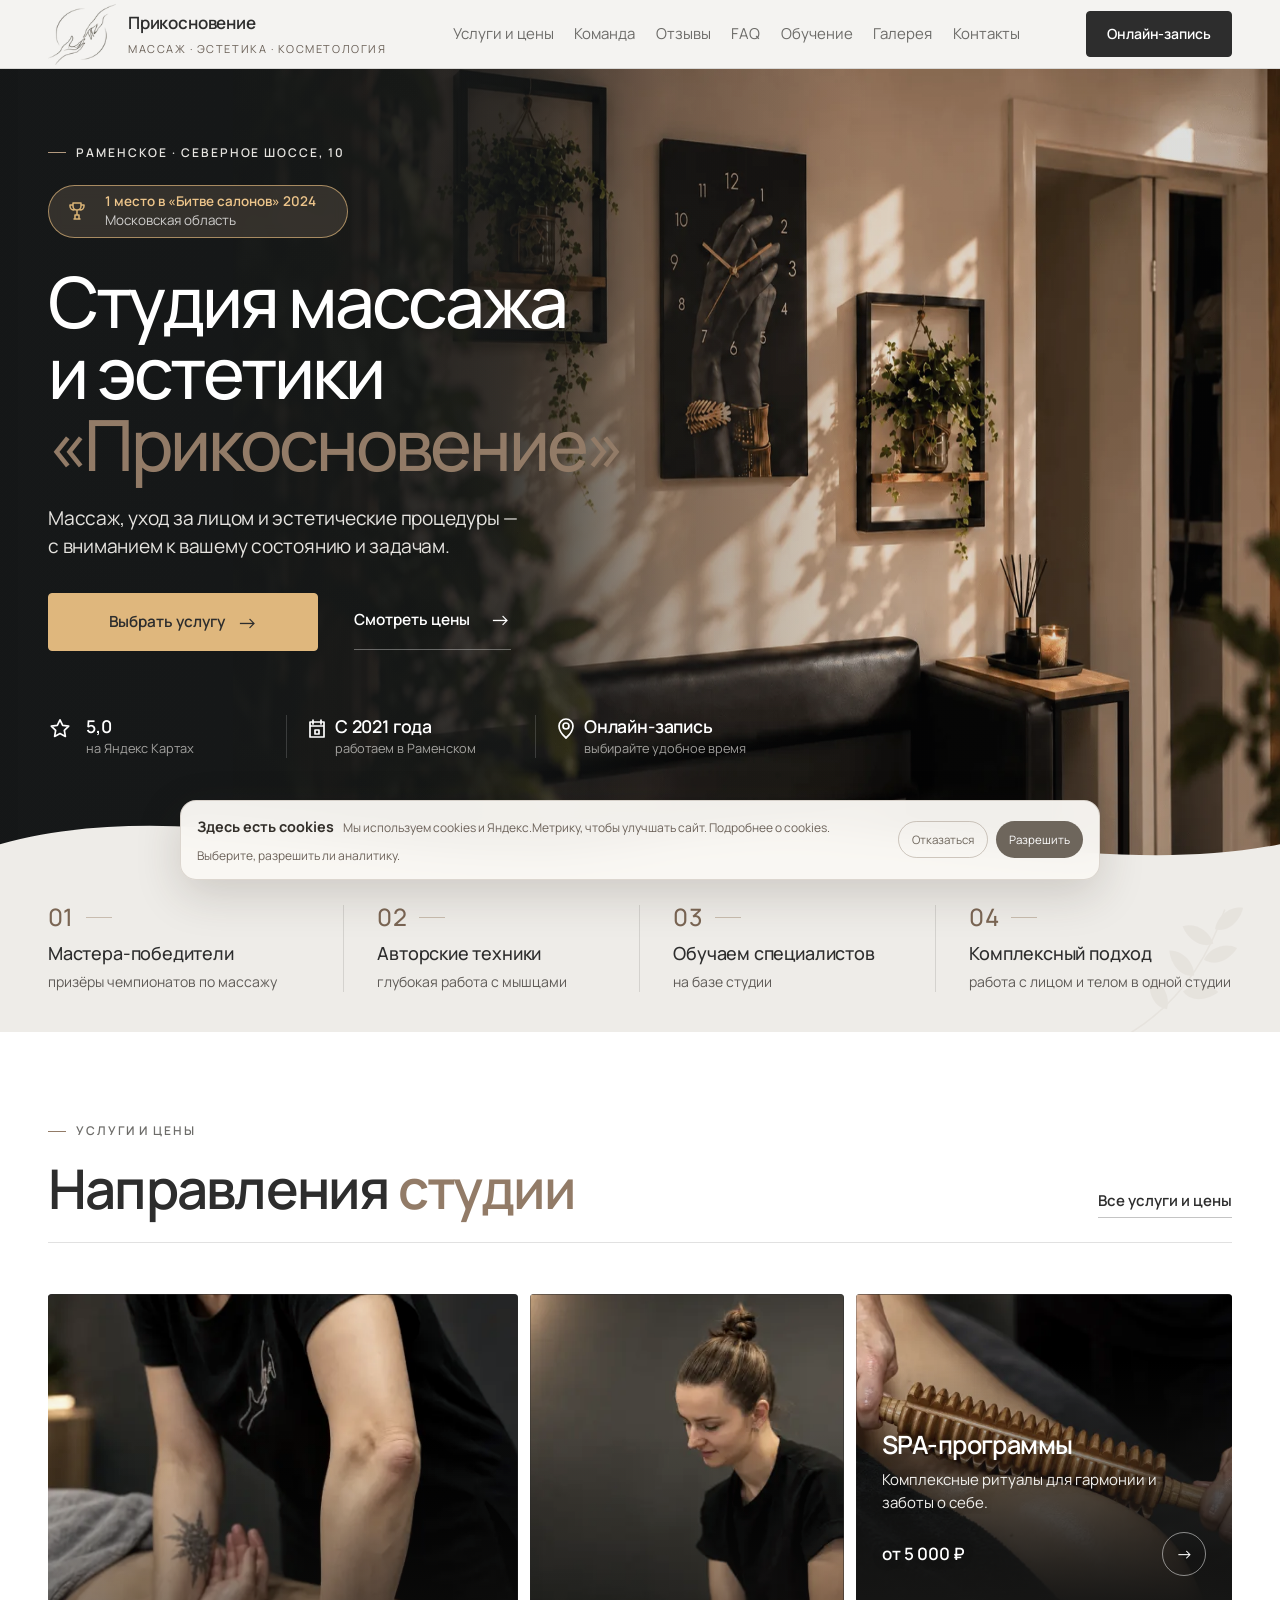
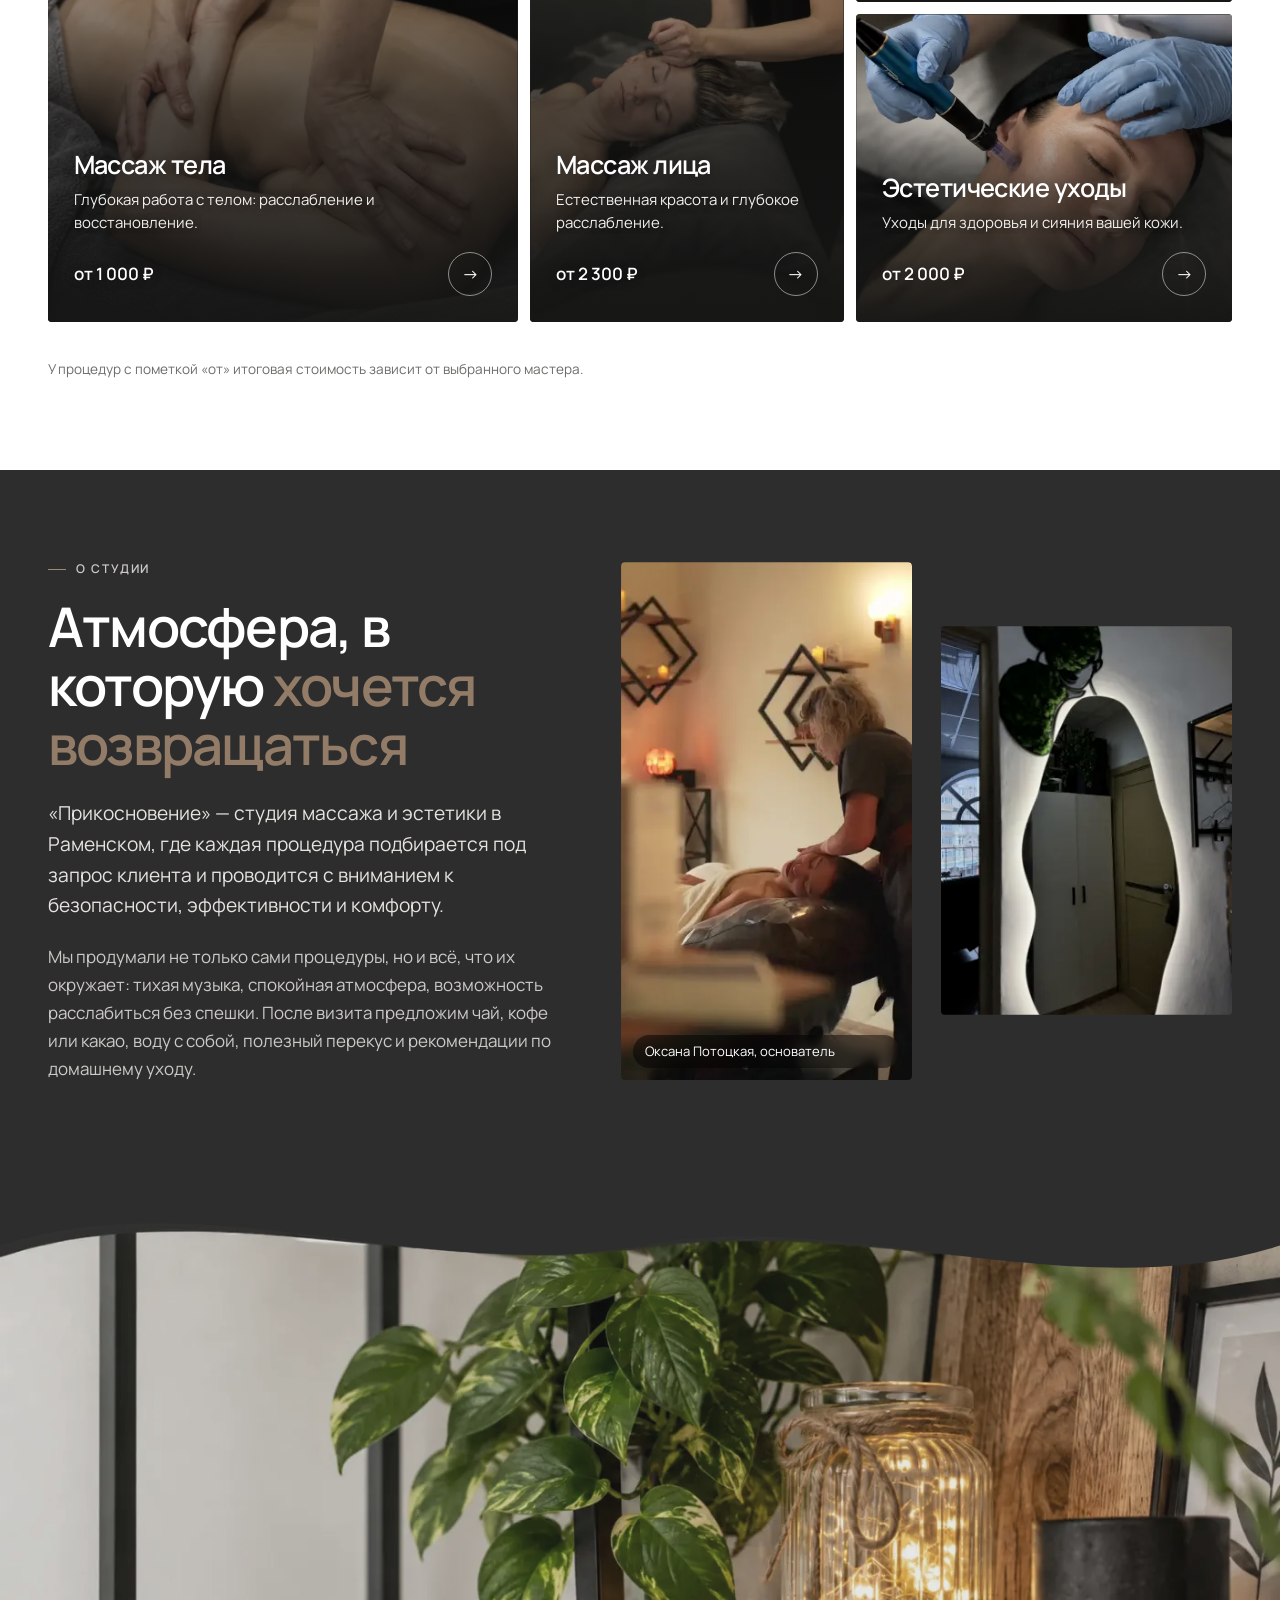
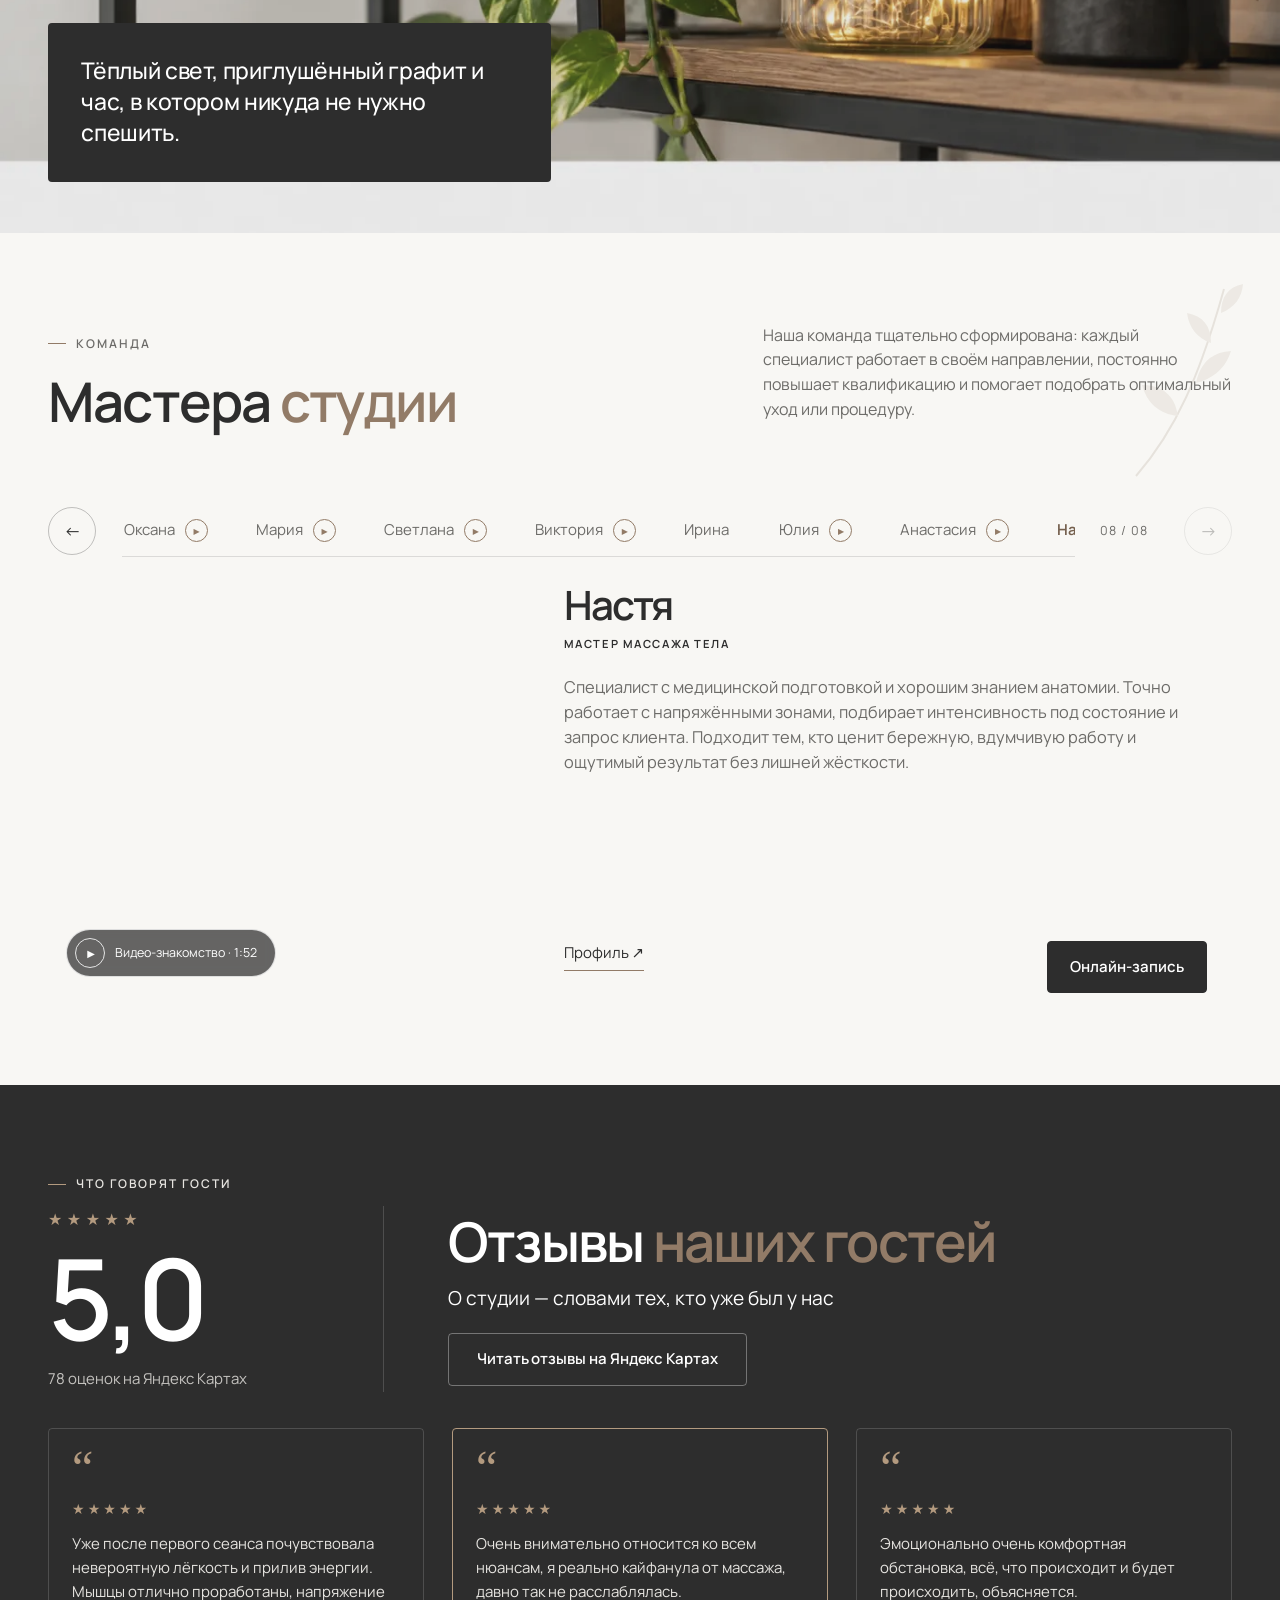
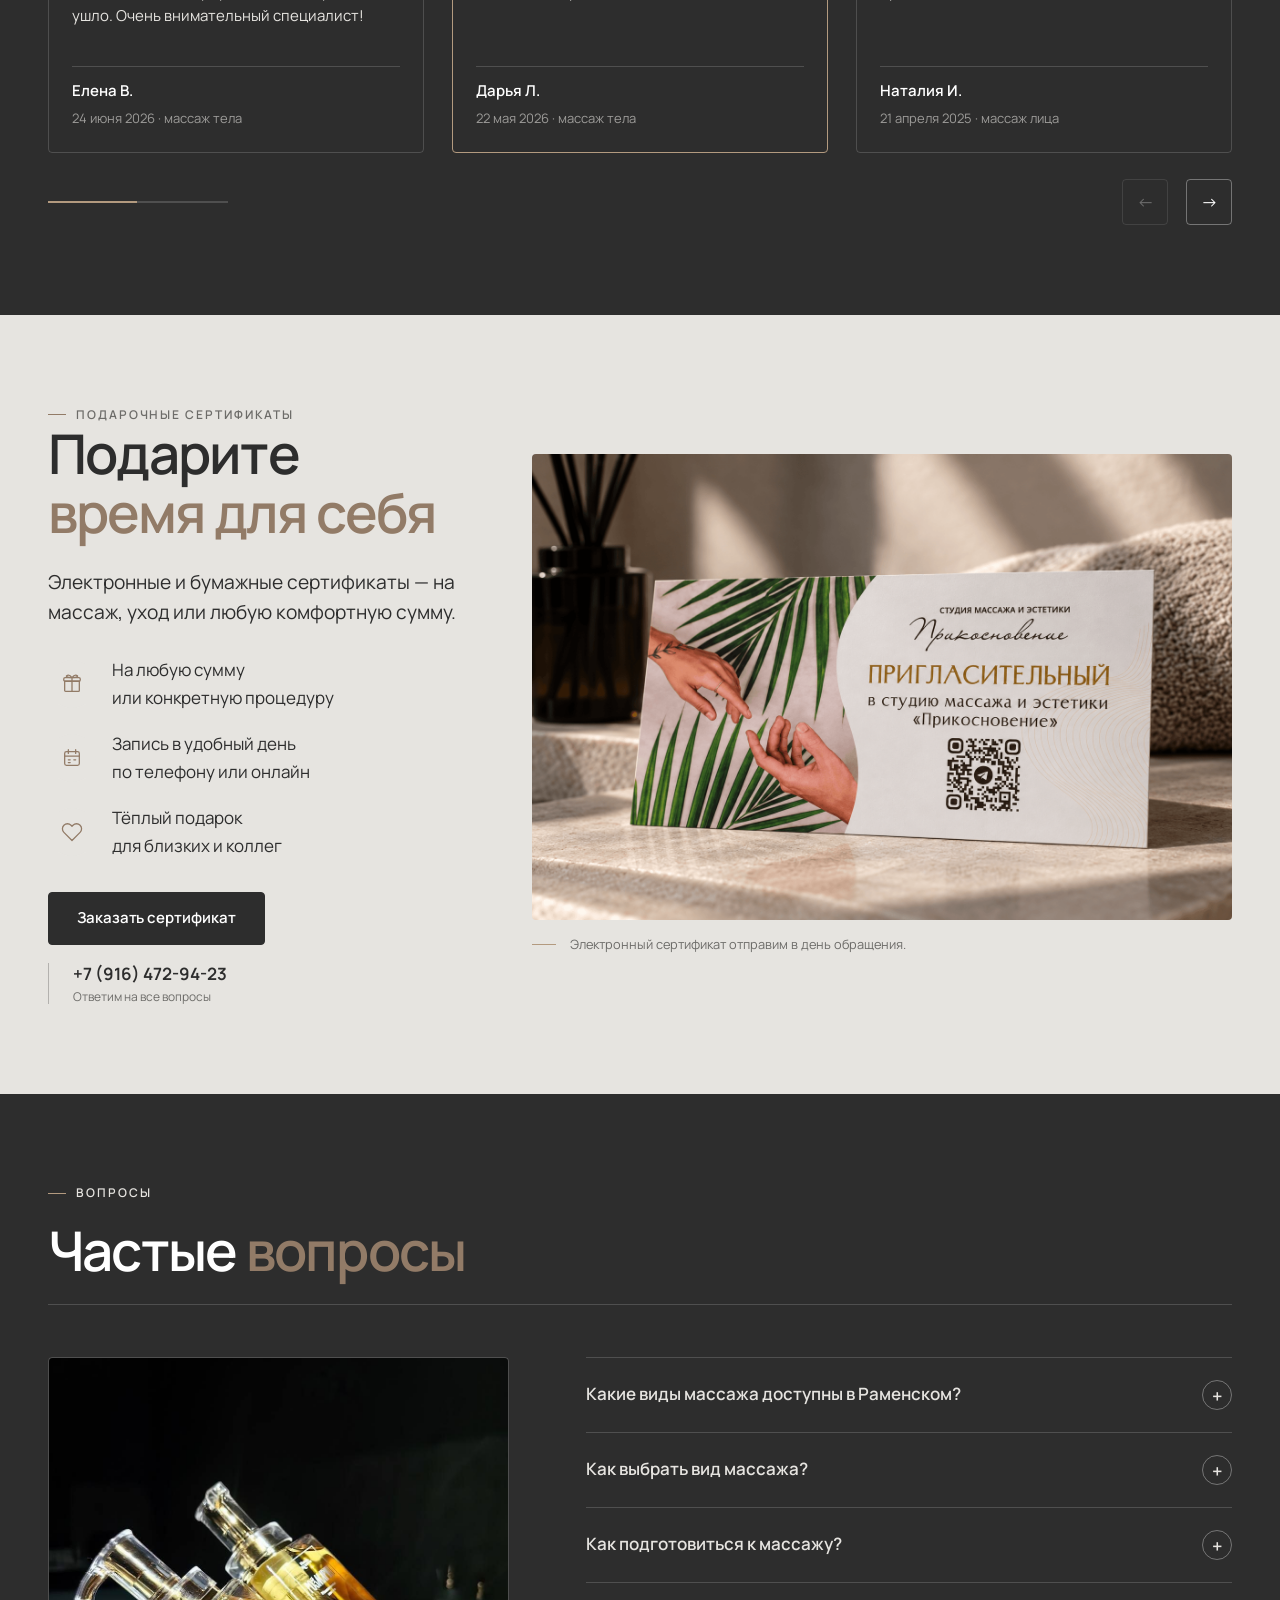
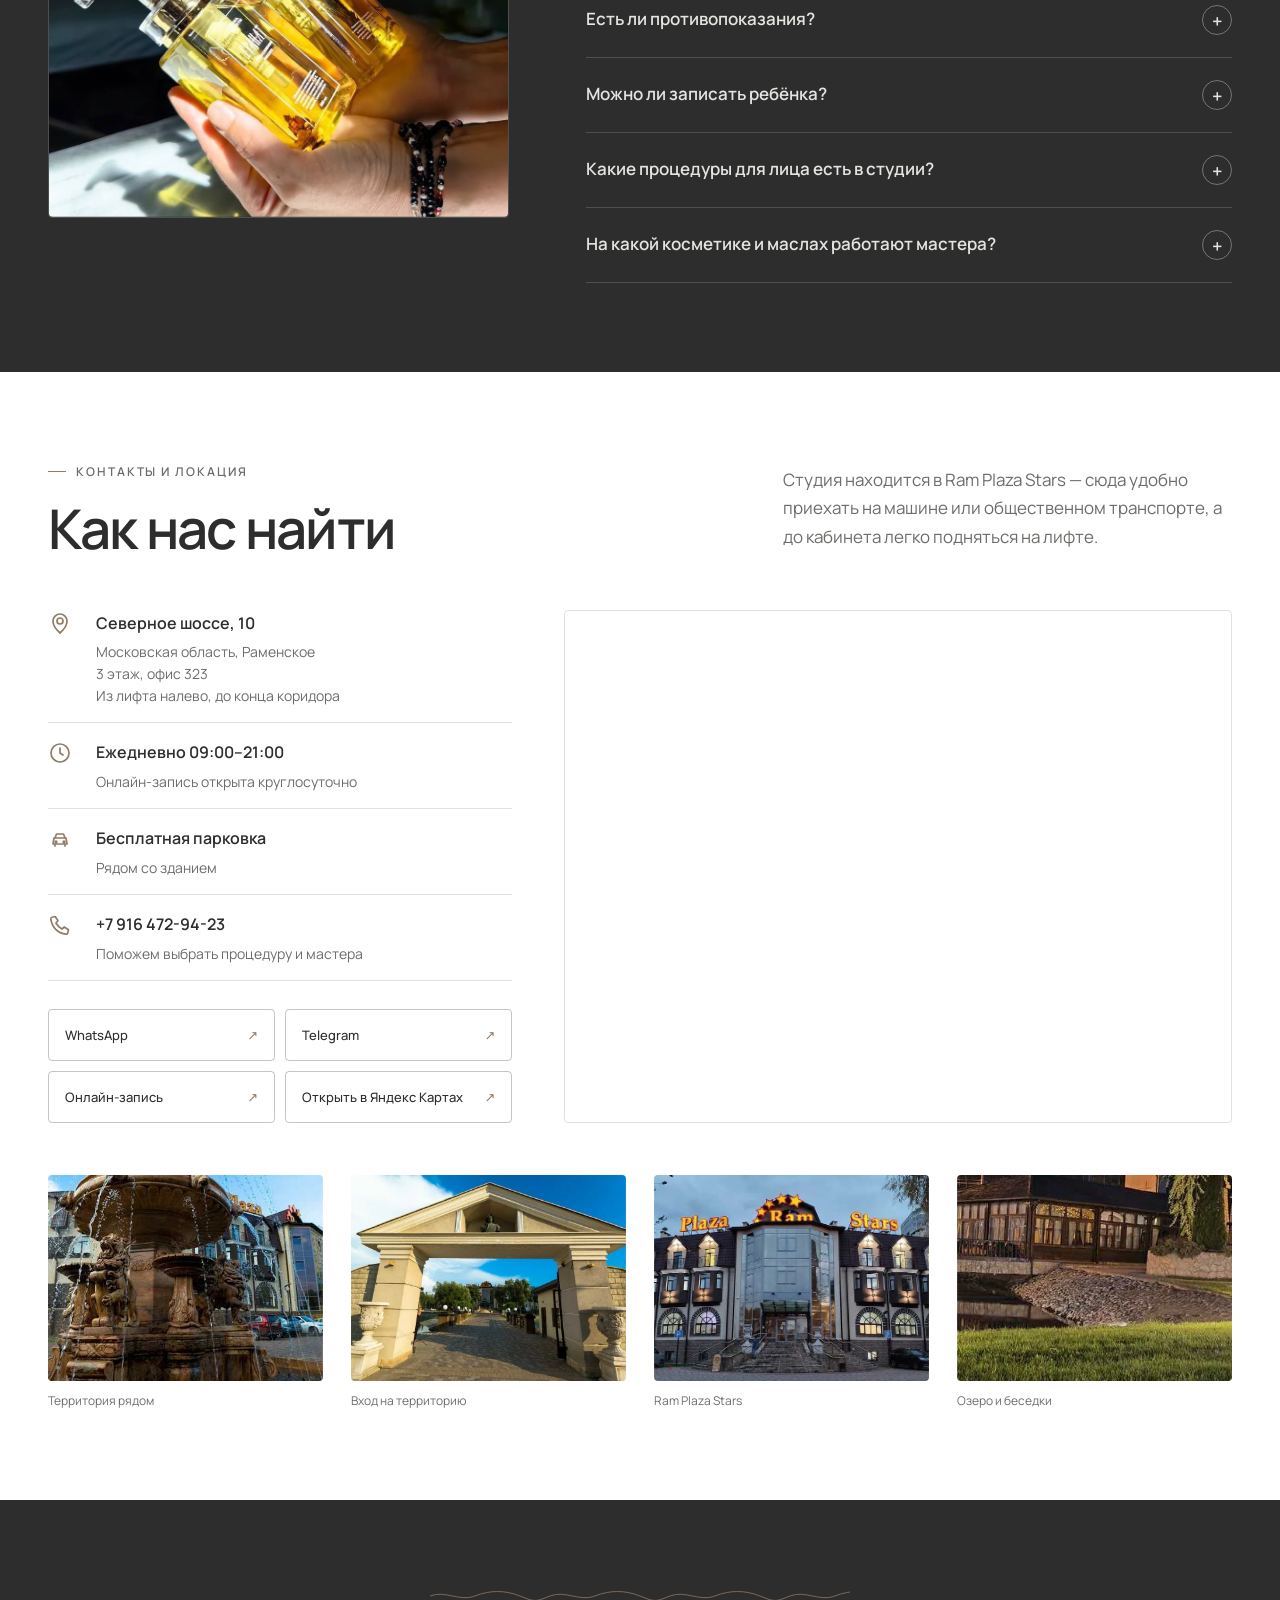
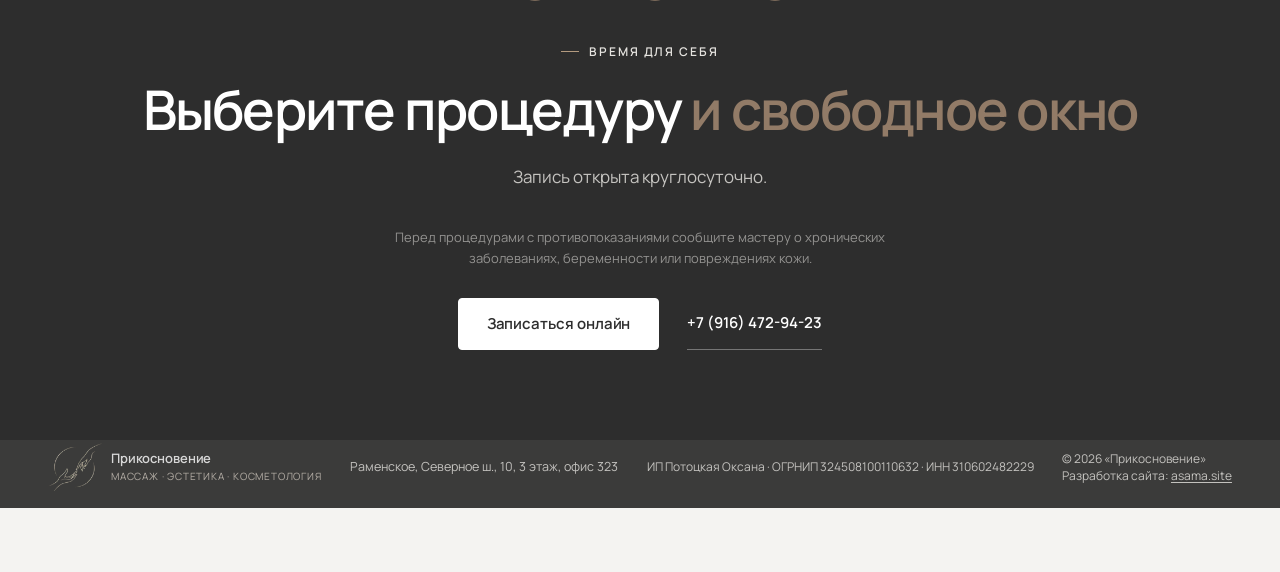
==== commit d0070711: "Адаптивные картинки через srcset, WebP-фон первого экрана, без принудительной компоновки в каруселях" ====
--- a/index.html
+++ b/index.html
@@ -29,20 +29,20 @@
   <link rel="preconnect" href="https://fonts.gstatic.com" crossorigin>
   <link rel="preload" as="style" href="https://fonts.googleapis.com/css2?family=Manrope:wght@400;500;600;700&display=swap" onload="this.onload=null;this.rel='stylesheet'">
   <noscript><link rel="stylesheet" href="https://fonts.googleapis.com/css2?family=Manrope:wght@400;500;600;700&display=swap"></noscript>
-  <link rel="preload" as="image" href="assets/images/hero-interior-client.png" media="(min-width: 821px)" fetchpriority="high">
+  <link rel="preload" as="image" href="assets/images/hero-interior-client.webp" media="(min-width: 821px)" fetchpriority="high">
   <link rel="preload" as="image" href="assets/images/hero-interior-mobile-640.jpg" media="(max-width: 820px)" fetchpriority="high">
   <style>
     /* Критический фон первого экрана: браузер начинает загрузку до styles.css. */
-    .hero__bg { background-image: url('assets/images/hero-interior-client.png'); }
+    .hero__bg { background-image: url('assets/images/hero-interior-client.webp'); }
     @media (max-width: 820px) {
       .hero__bg { background-image: url('assets/images/hero-interior-mobile-640.jpg'); }
     }
   </style>
   <!-- Стили первого экрана встроены (собраны из styles.css), полный файл грузится без блокировки отрисовки.
        После правок styles.css этот блок нужно пересобрать. -->
-  <style id="critical-css">@keyframes heroZoom{to{transform:scale(1)}}@keyframes riseIn{0%{opacity:0;translate:0 24px}}@keyframes fadeIn{0%{opacity:0}}@keyframes archIn{0%{clip-path:inset(18% 12%0 12%round 50% 50%0 0/34% 34%0 0);scale:1.14}to{clip-path:inset(0 round 0);scale:1}}@keyframes parallaxDrift{to{translate:0 14%}}@keyframes parallaxFloat{0%{translate:0 48px}to{translate:0-48px}}@keyframes pageOut{to{opacity:0;translate:0-10px}}@keyframes pageIn{0%{opacity:0;translate:0 16px}}:root{--graphite:#2d2d2d;--graphite-2:#3b3b3a;--gray:#6d6c69;--gray-light:#e6e4e0;--bg:#f4f3f1;--strip:#eeece8;--white:#ffffff;--wood:#927b67;--warm:#b39a7f;--accent-fill:#d5b37f;--heading-accent:#927b67;--line:rgba(45, 45, 45, .14);--line-strong:rgba(45, 45, 45, .28);--line-dark:rgba(255, 255, 255, .16);--line-dark-strong:rgba(255, 255, 255, .34);--font-display:"Manrope", "Onest", "Plus Jakarta Sans", "Segoe UI", system-ui, sans-serif;--font-body:"Manrope", "Onest", "Segoe UI", system-ui, sans-serif;--font-serif:Georgia, "Noto Serif", "Times New Roman", serif;--type-h1:clamp(2.7rem, 1.45rem + 3.4vw, 4.5rem);--type-h2:clamp(2.25rem, 1.62rem + 2.25vw, 3.7rem);--type-h3:clamp(1.25rem, 1.08rem + .62vw, 1.75rem);--type-heading-line:1.08;--type-heading-track:-.032em;--shell:1416px;--gutter:clamp(20px, 4vw, 48px);--col-gap:clamp(20px, 2.2vw, 32px);--section-space:clamp(52px, 6vw, 96px);--radius-card:4px;--radius-card-feature:12px;--radius-button:4px;--control-sm:44px;--control-md:52px;--control-lg:58px;--image-interior:saturate(.82) contrast(1.02) brightness(.96);--image-portrait:saturate(.88) contrast(1.02) brightness(.98);--image-overlay:saturate(.78) contrast(1.04) brightness(.82);--ease:cubic-bezier(.2, .6, .25, 1);--ease-out:cubic-bezier(.16, 1, .3, 1);--dur:420ms;--mirror-mask:url('data:image/svg+xml;utf8,<svg xmlns="http://www.w3.org/2000/svg" viewBox="0 0 100 100" preserveAspectRatio="none"><path d="M0,11 C16,1 34,17 50,11 C66,5 84,21 100,11 L100,100 L0,100 Z" fill="black"/></svg>');--mirror-mask-bottom:url('data:image/svg+xml;utf8,<svg xmlns="http://www.w3.org/2000/svg" viewBox="0 0 100 100" preserveAspectRatio="none"><path d="M0,0 L100,0 L100,93 C84,100 66,87 50,93 C34,99 16,86 0,93 Z" fill="black"/></svg>');--wave-rule:url('data:image/svg+xml;utf8,<svg xmlns="http://www.w3.org/2000/svg" width="120" height="12" viewBox="0 0 120 12"><path d="M0 6 C 15 0 30 12 45 6 S 75 0 90 6 S 105 12 120 6" fill="none" stroke="%23927b67" stroke-width="1"/></svg>');--wave-rule-dark:url('data:image/svg+xml;utf8,<svg xmlns="http://www.w3.org/2000/svg" width="120" height="12" viewBox="0 0 120 12"><path d="M0 6 C 15 0 30 12 45 6 S 75 0 90 6 S 105 12 120 6" fill="none" stroke="%23b39a7f" stroke-width="1"/></svg>')}*,::after,::before{box-sizing:border-box}html{scroll-behavior:smooth;scroll-padding-top:96px;overflow-x:clip;scrollbar-width:thin;scrollbar-color:var(--graphite) var(--strip)}html::-webkit-scrollbar{width:11px}html::-webkit-scrollbar-track{background:var(--strip)}html::-webkit-scrollbar-thumb{min-height:56px;border:3px solid var(--strip);border-radius:999px;background:var(--graphite)}html::-webkit-scrollbar-thumb:hover{background:var(--wood)}html::-webkit-scrollbar-thumb:active{background:#806852}body{margin:0;min-width:320px;background:var(--white);color:var(--graphite);font-family:var(--font-body);font-size:clamp(1rem,.96rem + .2vw,1.0625rem);line-height:1.65;-webkit-font-smoothing:antialiased;overflow-x:clip}img{display:block;max-width:100%;height:auto}a{color:inherit;text-decoration:none}button,input{font:inherit;color:inherit}p{margin:0 0 1.1em}p:last-child{margin-bottom:0}h1,h2,h3,h4{margin:0;font-family:var(--font-display);font-weight:600;line-height:var(--type-heading-line);letter-spacing:var(--type-heading-track);text-wrap:balance}h1{font-size:var(--type-h1);line-height:1.04}h2{font-size:var(--type-h2)}em{font-style:normal}.reviews__copy h2 em,h1 .accent,h1 em,h2 .accent,h2 em,h3 .accent,h3 em,h4 .accent,h4 em{color:var(--heading-accent);font-style:normal;font-weight:inherit}::selection{background:var(--graphite);color:var(--white)}.sr-only{position:absolute;width:1px;height:1px;padding:0;margin:-1px;overflow:hidden;clip:rect(0 0 0 0);white-space:nowrap;border:0}.skip-link{position:fixed;left:16px;top:-80px;z-index:999;padding:12px 20px;background:var(--graphite);color:var(--white);border-radius:var(--radius-button);transition:top .2s var(--ease)}.skip-link:focus{top:16px}.shell{width:min(var(--shell),100% - var(--gutter)*2);margin-inline:auto}.section{padding-block:var(--section-space)}.section--white{background:var(--white)}#catalog.section--white,.section--graphite{background:var(--graphite)}.section--graphite{color:var(--gray-light)}.section--graphite h1,.section--graphite h2,.section--graphite h3{color:var(--white)}.section--graphite em,body[data-page=training] .training-page-hero h1 em{color:var(--heading-accent)}.eyebrow{display:flex;align-items:center;gap:10px;margin:0 0 18px;color:var(--gray);font-family:var(--font-display);font-size:.75rem;font-weight:600;letter-spacing:.16em;text-transform:uppercase}.eyebrow::before,.site-nav a::after{content:"";height:1px;background:var(--wood)}.eyebrow::before{width:18px;flex:none}.section--graphite .eyebrow{color:var(--gray-light)}.section--graphite .eyebrow::before{background:var(--warm)}.section-head{display:grid;grid-template-columns:minmax(0,7fr) minmax(0,4fr);align-items:end;gap:var(--col-gap);margin-bottom:clamp(28px,3.5vw,48px);padding-bottom:26px;border-bottom:1px solid var(--line)}.lead{font-size:clamp(1.05rem,1rem + .35vw,1.2rem);line-height:1.6;color:var(--gray)}.section--graphite .lead{color:var(--gray-light)}.button{display:inline-flex;align-items:center;justify-content:center;min-height:var(--control-md);padding:13px 28px;border:1px solid var(--graphite);border-radius:var(--radius-button);background:var(--graphite);color:var(--white);font-family:var(--font-display);font-size:.9375rem;font-weight:600;letter-spacing:-.005em;text-align:center;cursor:pointer;transition:background var(--dur) var(--ease),border-color var(--dur) var(--ease),color var(--dur) var(--ease),transform var(--dur) var(--ease),box-shadow var(--dur) var(--ease)}.button:hover{background:var(--graphite-2);border-color:var(--graphite-2);transform:translateY(-2px);box-shadow:0 10px 22px rgba(38,38,38,.16)}.button:active{transform:translateY(0);box-shadow:none}.button--light{background:var(--white);border-color:var(--white);color:var(--graphite)}.button--light:hover{background:var(--gray-light);border-color:var(--gray-light)}.button--sm{min-height:var(--control-sm);padding:10px 20px;font-size:.875rem}.button-row{display:flex;flex-wrap:wrap;align-items:center;gap:16px 28px}.text-link{display:inline-flex;align-items:center;gap:8px;padding-bottom:4px;border-bottom:1px solid var(--line-strong);font-family:var(--font-display);font-weight:600;font-size:.9375rem;transition:color var(--dur) var(--ease),border-color var(--dur) var(--ease)}.text-link:hover{color:var(--wood);border-bottom-color:var(--wood)}.text-link--light{color:var(--white);border-bottom-color:var(--line-dark-strong)}.text-link--light:hover{color:var(--warm);border-bottom-color:var(--warm)}.site-header{position:sticky;top:0;z-index:60;background:var(--bg);border-bottom:1px solid var(--line);container-type:scroll-state;container-name:header}.header-inner{display:grid;grid-template-columns:auto minmax(0,1fr) auto;align-items:center;gap:clamp(20px,3vw,44px);min-height:68px;transition:min-height var(--dur) var(--ease)}@container header scroll-state(stuck: top){.header-inner{min-height:68px}}.brand{display:inline-flex;align-items:center;gap:12px}.brand__logo{width:54px;height:54px;flex:none;filter:brightness(.38) saturate(.85)}.site-header .brand__logo{width:68px;height:68px;display:block}.brand__name{display:block;font-family:var(--font-display);font-size:1.0625rem;font-weight:600;letter-spacing:-.01em}.brand__tag{display:block;margin-top:3px;color:#6b6158;font-size:.6875rem;letter-spacing:.14em;text-transform:uppercase;opacity:1}.site-nav{display:flex;justify-content:center;gap:clamp(18px,2.4vw,34px)}.site-nav a{position:relative;padding-block:6px;color:var(--gray);font-size:.9375rem;transition:color var(--dur) var(--ease)}.site-nav a::after{position:absolute;left:0;bottom:0;width:0;transition:width var(--dur) var(--ease)}.site-nav a.active,.site-nav a:hover{color:var(--graphite)}.site-nav a.active::after,.site-nav a:hover::after{width:100%}.menu-toggle{display:none;width:46px;height:46px;padding:13px;border:1px solid var(--line-strong);border-radius:var(--radius-button);background:0 0;cursor:pointer}.menu-toggle span:not(.sr-only){display:block;width:100%;height:1px;margin:5px 0;background:var(--graphite);transition:transform .3s var(--ease),opacity .2s var(--ease)}.hero{position:relative;isolation:isolate;display:grid;align-items:start;min-height:clamp(680px,calc(100svh - 84px),860px);padding-block:74px clamp(92px,9vw,126px);background:var(--graphite);overflow:hidden;mask-image:var(--mirror-mask-bottom);-webkit-mask-image:var(--mirror-mask-bottom);mask-size:100% 100%;-webkit-mask-size:100% 100%;mask-repeat:no-repeat;-webkit-mask-repeat:no-repeat}.hero-block .hero{mask-image:url('data:image/svg+xml;utf8,<svg xmlns="http://www.w3.org/2000/svg" viewBox="0 0 100 100" preserveAspectRatio="none"><path d="M0,0 L100,0 L100,95 C84,100 66,89 50,95 C34,100 16,88 0,95 Z" fill="black"/></svg>');-webkit-mask-image:url('data:image/svg+xml;utf8,<svg xmlns="http://www.w3.org/2000/svg" viewBox="0 0 100 100" preserveAspectRatio="none"><path d="M0,0 L100,0 L100,95 C84,100 66,89 50,95 C34,100 16,88 0,95 Z" fill="black"/></svg>')}.hero__bg{position:absolute;inset:0;z-index:0;background-image:url(assets/images/hero-interior-client.png);background-size:cover;background-position:calc(50% + 105px) center;transform:scale(1.035);animation:heroZoom 7s var(--ease) forwards}.hero:not(.hero--chair) .hero__bg{filter:saturate(.86) contrast(1.02) brightness(.97)}.hero__bg::after{content:"";position:absolute;inset:0;background:linear-gradient(rgba(33,51,55,.12),rgba(33,51,55,.12)),linear-gradient(90deg,rgba(22,23,23,.98)0,rgba(22,23,23,.94) 28%,rgba(22,23,23,.78) 40%,rgba(22,23,23,.28) 52%,rgba(22,23,23,0) 68%)}#team>.shell,.hero__inner{position:relative;z-index:1}.hero__copy{max-width:46rem}.hero__title{margin-bottom:24px;font-size:clamp(3rem,1.7rem + 3.4vw,4.5rem);line-height:1.01;letter-spacing:-.042em}.hero__title,.hero__title em,.procedure-menu__rows summary strong{font-weight:500}.hero__lead{max-width:35em;margin-bottom:32px;color:rgba(255,255,255,.9);font-size:clamp(1.02rem,.94rem + .32vw,1.2rem);font-weight:400;line-height:1.48;letter-spacing:-.012em}.hero__award{display:inline-grid;grid-template-columns:28px minmax(0,1fr);align-items:center;gap:12px;width:min(300px,100%);margin:4px 0 30px;padding:7px 16px;border:1px solid rgba(223,183,125,.68);border-radius:999px;background:rgba(55,50,45,.96);box-shadow:none;backdrop-filter:blur(7px);color:rgba(247,238,224,.92);font-size:.84rem;line-height:1.3;letter-spacing:0}.hero__award svg{width:24px;height:24px;fill:none;stroke-width:1.55;stroke-linecap:round;stroke-linejoin:round}.hero__award span{display:grid;gap:2px}.hero__award strong{color:#edc58b;font-weight:600}.hero__award small{color:rgba(255,255,255,.76);font-size:inherit;font-weight:400}.hero .button-row{gap:18px 36px}.hero .button--light,.hero .text-link{min-height:56px;font-size:.96rem;font-weight:600}.hero .button--light{min-width:270px;padding-block:11px;background:#dfb77d;border-color:#dfb77d}.hero .button--light:hover{background:#edc991;border-color:#edc991}.hero .button--light span,.hero .text-link span{margin-left:12px;font-size:1.35em;font-weight:400}.hero .text-link{padding-top:0}@media (min-width:821px){.hero:not(.hero--chair) .hero__bg{background-size:84% 100%;background-repeat:no-repeat;background-position:calc(100% + 28px) center}body[data-page=home] .hero__title{padding-top:28px}body[data-page=home] .hero__facts{margin-top:64px}}.hero__facts{display:flex;flex-wrap:wrap;align-items:flex-start;margin:74px 0 0;padding-top:0;border-top:0}.hero__facts>div{position:relative;flex:1 1 0;min-width:0;max-width:none;padding:0 24px 0 48px;border-left:1px solid var(--line-dark)}.hero__facts>div:first-child{padding-left:38px;border-left:0}.hero__facts>div>svg{position:absolute;left:18px;top:2px;width:24px;height:24px;fill:none;stroke:var(--white);stroke-width:1.7;stroke-linecap:round;stroke-linejoin:round}.hero__facts>div:first-child>svg{left:0}.hero__facts dt{white-space:nowrap;color:var(--white);font-family:var(--font-display);font-size:1.1rem;font-weight:600;line-height:1.25;letter-spacing:-.01em}.hero__facts dd{margin:3px 0 0;color:var(--gray-light);opacity:.68;font-size:.8rem;line-height:1.4}.hero-block,.trust-strip{background:var(--strip)}.trust-strip{position:relative;overflow:hidden;padding:20px 0 40px}.trust-grid{position:relative;z-index:1;display:grid;grid-template-columns:repeat(4,minmax(0,1fr))}.trust-item{padding:0 clamp(20px,2.6vw,36px);border-right:1px solid rgba(70,65,60,.15)}.trust-item:first-child{padding-left:0}.trust-item:last-child{padding-right:0;border-right:0}.trust-item__top{display:flex;align-items:center;gap:12px;margin-bottom:13px}.trust-number{font-family:var(--font-display);font-size:1.5rem;font-weight:500;line-height:1;letter-spacing:.02em;color:#7a6553}.trust-dash{flex:none;width:26px;height:1px;background:rgba(154,128,105,.45)}.trust-title{margin:0 0 7px;font-family:var(--font-display);font-size:1.125rem;font-weight:500;line-height:1.25;letter-spacing:-.01em;color:var(--graphite)}.trust-text{margin:0;font-size:.875rem;line-height:1.45;color:#5f5b57}.trust-leaf{position:absolute;z-index:0;right:clamp(-24px,-1.2vw,0px);bottom:-14px;width:clamp(140px,15vw,210px);height:auto;color:var(--wood);opacity:.075;pointer-events:none}#services{padding-top:clamp(40px,4.5vw,64px)}.video-modal{position:fixed;inset:0;z-index:230;display:none;place-items:center;padding:16px;background:rgba(22,22,22,.92);backdrop-filter:blur(8px)}.video-modal__frame{display:grid;place-items:center;width:min(calc(100dvw - 32px),1100px);height:calc(100dvh - 32px);min-height:0;overflow:hidden}.video-modal video{display:block;width:auto;height:100%;max-width:100%;max-height:calc(100dvh - 32px);object-fit:contain;border-radius:4px;background:#111;box-shadow:0 20px 70px rgba(0,0,0,.42)}.video-modal__close{position:absolute;top:16px;right:16px;z-index:2;display:grid;place-items:center;width:48px;height:48px;border:1px solid rgba(255,255,255,.45);border-radius:50%;background:rgba(20,20,20,.25);color:var(--white);font-size:1.5rem;cursor:pointer}.video-modal__close:hover{border-color:var(--white)}.lightbox{position:fixed;inset:0;z-index:200;display:none;place-items:center;padding:clamp(16px,4vw,56px);background:rgba(38,38,38,.96)}.lightbox figure{margin:0;max-width:min(1100px,100%)}.lightbox img{max-width:100%;max-height:78vh;margin-inline:auto;object-fit:contain}.lightbox figcaption{margin-top:16px;text-align:center;color:var(--gray-light);font-size:.875rem;letter-spacing:.06em}.lightbox button{position:absolute;display:grid;place-items:center;width:52px;height:52px;border:1px solid var(--line-dark-strong);border-radius:var(--radius-button);background:0 0;color:var(--white);font-size:1.25rem;cursor:pointer;transition:border-color var(--dur) var(--ease),color var(--dur) var(--ease)}.lightbox button:hover{border-color:var(--warm);color:var(--warm)}.lightbox-close{top:clamp(16px,3vw,32px);right:clamp(16px,3vw,32px)}.lightbox-next,.lightbox-prev{top:50%;transform:translateY(-50%)}.lightbox-prev{left:clamp(12px,2vw,32px)}.lightbox-next{right:clamp(12px,2vw,32px)}.mobile-actions{display:none;position:fixed;left:0;right:0;bottom:0;z-index:70;background:var(--graphite);border-top:1px solid var(--line-dark)}.mobile-actions a{flex:1;padding:15px 8px;text-align:center;color:var(--white);font-family:var(--font-display);font-size:.875rem;font-weight:500;border-right:1px solid var(--line-dark)}.mobile-actions a:last-child{border-right:0;background:var(--wood)}.carousel__btn:hover:not(:disabled){background:var(--graphite);border-color:var(--graphite);color:var(--white)}.section--graphite .carousel__btn:hover:not(:disabled){background:var(--white);border-color:var(--white);color:var(--graphite)}.reveal{--reveal-delay:calc(var(--i, 0) * 120ms);opacity:0;translate:0 28px;transition:opacity 1100ms var(--ease-out) var(--reveal-delay),translate 1400ms var(--ease-out) var(--reveal-delay),transform var(--dur) var(--ease),box-shadow var(--dur) var(--ease)}.reveal.visible{opacity:1;translate:none}@media (max-width:1024px){.section-head{grid-template-columns:minmax(0,1fr)}.trust-grid{grid-template-columns:repeat(2,minmax(0,1fr));row-gap:26px}.trust-item:nth-child(2n+1){padding-left:0}.trust-item:nth-child(2n){padding-right:0;border-right:0}}@media (max-width:1180px){body{padding-bottom:56px}.menu-toggle{display:block;order:3}.header-cta,.site-nav a::after{display:none}.header-inner{grid-template-columns:minmax(0,1fr) auto;min-height:62px}.site-header .brand__logo{width:62px;height:62px}.brand,.brand>span{min-width:0}.brand__name,.brand__tag{overflow:hidden;text-overflow:ellipsis;white-space:nowrap}.site-nav,.site-nav a{border-bottom:1px solid var(--line)}.site-nav{position:fixed;left:0;right:0;top:var(--header-h, 62px);display:none;flex-direction:column;gap:0;max-height:calc(100vh - var(--header-h, 62px));overflow-y:auto;padding:8px var(--gutter) 24px;background:var(--bg)}.mobile-actions,.site-nav.open{display:flex}.site-nav a{padding:16px 0;font-family:var(--font-display);font-size:1.125rem;font-weight:500;color:var(--graphite)}}@media (max-width:820px){html{scroll-padding-top:80px}.hero{min-height:calc(100svh - 72px);padding-block:clamp(46px,10vw,72px) clamp(156px,30vw,184px)}.hero__bg{inset:0;background-image:url(assets/images/hero-interior-client.png);background-position:58%center}.hero__bg::after{background:linear-gradient(180deg,rgba(23,24,24,.52)0,rgba(23,24,24,.76) 28%,rgba(23,24,24,.94) 58%,#171818 100%)}.hero__title{font-size:var(--type-h1)}.hero__lead br{display:none}.hero__facts{margin-top:42px}.hero__award{width:min(300px,100%);margin-bottom:26px;border-color:rgba(223,183,125,.3);background:rgba(55,50,45,.97)}}@media (max-width:560px){.hero__facts{display:grid;grid-template-columns:minmax(0,1fr);gap:0;margin-top:20px;padding-top:14px}.hero__award{width:min(280px,100%);padding:9px 13px;font-size:.68rem}.hero .button-row{align-items:stretch}.hero .button--light{width:100%;min-width:0;min-height:54px}.hero__facts>div,.hero__facts>div:first-child{max-width:none;min-width:0;padding:0 0 0 38px;border-left:0}.hero__facts>div+div{margin-top:14px;padding-top:14px;border-top:1px solid var(--line-dark)}.hero__facts>div:first-child>svg,.hero__facts>div>svg{left:0;top:2px}.hero__facts>div+div>svg{top:16px}.hero__facts dt{white-space:normal}.hero__facts dd{font-size:.8rem}.trust-strip{padding:18px 0 32px}.trust-grid{grid-template-columns:minmax(0,1fr);row-gap:0}.trust-item{padding:18px 0;border-right:0;border-top:1px solid rgba(70,65,60,.15)}.trust-item:first-child{padding-top:0;border-top:0}.trust-item:last-child{padding-bottom:0}.trust-item__top{margin-bottom:10px}.trust-leaf{display:none}.button,.button--sm{width:100%}.button-row{gap:14px}.lightbox-next,.lightbox-prev{top:auto;bottom:16px;transform:none}.lightbox-prev{left:16px}.lightbox-next{right:16px}}@media (max-width:260px){body{min-width:0}}@media (prefers-reduced-motion:reduce){html{scroll-behavior:auto}*,::after,::before{animation-duration:.01ms!important;animation-iteration-count:1!important;transition-duration:.01ms!important}.reveal{opacity:1;translate:none}}@media (max-width:820px){.text-link{padding-top:10px}.brand__tag{font-size:.5625rem;letter-spacing:.08em}}@media (max-width:340px){.brand__tag{font-size:.5rem;letter-spacing:.06em;white-space:normal;line-height:1.3}}.procedure-menu__visual :is(img,video){position:absolute;inset:0;width:100%;height:100%;object-fit:cover;object-position:center 56%;filter:saturate(.75) brightness(.72) contrast(1.05)}body[data-page=home]{--home-section-space:clamp(64px, 7vw, 104px);--home-heading-space:clamp(32px, 4vw, 52px);--home-title-size:clamp(2.25rem, 1.62rem + 2.25vw, 3.7rem)}body[data-page=home] #reviews,body[data-page=home] #services,body[data-page=home] #team,body[data-page=home] .section{padding-block:var(--home-section-space)}body[data-page=home] .section h2{color:var(--graphite);font-size:var(--home-title-size);line-height:1.08;letter-spacing:var(--type-heading-track)}body[data-page=home] .section h2 .accent,body[data-page=home] .section h2 em,body[data-page=services] .procedure-menu h2 span{color:var(--heading-accent)}body[data-page=home] #team .section-head,body[data-page=home] .section-head{margin-bottom:var(--home-heading-space);padding-bottom:24px}@media (max-width:820px){body[data-page=home]{--home-section-space:clamp(52px, 14vw, 72px);--home-heading-space:clamp(28px, 8vw, 40px);--home-title-size:clamp(2.15rem, 10.5vw, 3.25rem)}body[data-page=home] #team .section-head,body[data-page=home] .section-head{padding-bottom:20px}}body[data-page=services] .procedure-menu__visual :is(img,video){filter:var(--image-overlay)}body[data-page=gallery],body[data-page=home],body[data-page=services],body[data-page=services] .procedure-menu,body[data-page=services] .site-header{background:var(--bg)}.hero__award svg{stroke:#d9b376}@media (max-width:820px){body[data-page=home]{--gutter:clamp(24px, 7.45vw, 32px);--home-section-space:clamp(48px, 12vw, 64px);padding-bottom:0}body[data-page=home] .mobile-actions{display:none}body[data-page=home] .site-header{border-bottom:0;background:#f7f6f3}body[data-page=home] .header-inner{min-height:54px}body[data-page=home] .brand{gap:10px}body[data-page=home] .brand__logo{width:42px;height:42px;transform:scale(1.08)}body[data-page=home] .brand__name{font-size:.92rem}body[data-page=home] .brand__tag{margin-top:1px;font-size:.51rem;letter-spacing:.15em}body[data-page=home] .menu-toggle{width:32px;height:38px;padding:7px 2px;border:0;border-radius:0}body[data-page=home] .menu-toggle span:not(.sr-only){height:2px;margin:5px 0}body[data-page=home] .hero{min-height:658px;padding:150px 0 48px;align-items:start}body[data-page=home] .hero-block .hero{mask-image:url('data:image/svg+xml;utf8,<svg xmlns="http://www.w3.org/2000/svg" viewBox="0 0 100 100" preserveAspectRatio="none"><path d="M0,0 L100,0 L100,96 C82,100 67,91 50,96 C33,101 17,90 0,96 Z" fill="black"/></svg>');-webkit-mask-image:url('data:image/svg+xml;utf8,<svg xmlns="http://www.w3.org/2000/svg" viewBox="0 0 100 100" preserveAspectRatio="none"><path d="M0,0 L100,0 L100,96 C82,100 67,91 50,96 C33,101 17,90 0,96 Z" fill="black"/></svg>')}body[data-page=home] .hero__bg{background-image:url(assets/images/hero-interior-mobile-640.jpg);background-size:cover;background-position:bottom;background-repeat:no-repeat;background-color:#151616;transform:none;animation:none}body[data-page=home] .hero__bg::after{background:linear-gradient(rgba(38,50,51,.06),rgba(38,50,51,.06)),linear-gradient(180deg,rgba(18,19,19,.06)0,rgba(18,19,19,.12) 25%,rgba(18,19,19,.72) 53%,rgba(18,19,19,.98) 88%,#151616 100%)}body[data-page=home] .hero__copy{max-width:650px}body[data-page=home] .hero__topline{transform:translateY(-128px)}body[data-page=home] .hero .eyebrow{margin-bottom:6px;font-size:.67rem;letter-spacing:.14em}body[data-page=home] .hero__award{width:min(280px,100%);margin:0 0 14px;padding:9px 14px;background:rgba(56,50,44,.83);font-size:.72rem}body[data-page=home] .hero__award strong{white-space:nowrap}body[data-page=home] .hero__title{max-width:12em;margin-bottom:17px;font-size:clamp(2rem,7.8vw,2.2rem);line-height:1.11;letter-spacing:-.05em}body[data-page=home] .hero__lead{max-width:280px;margin-bottom:18px;font-size:clamp(.82rem,3.1vw,.9rem);line-height:1.5}body[data-page=home] .hero .button-row{display:grid;justify-items:start;gap:10px}body[data-page=home] .hero .button--light{width:auto;min-width:210px;min-height:38px;padding:7px 22px;font-size:.82rem}body[data-page=home] .hero .text-link{min-height:34px;margin-left:0;font-size:.78rem}body[data-page=home] .hero__facts{display:grid;grid-template-columns:repeat(3,minmax(0,1fr));gap:0;margin-top:30px;padding-top:0}body[data-page=home] .hero__facts>div,body[data-page=home] .hero__facts>div:first-child{min-width:0;margin:0;padding:0 12px 0 34px;border-top:0;border-left:1px solid rgba(255,255,255,.28)}body[data-page=home] .hero__facts>div:first-child{padding:0 12px 0 32px;border-left:0}body[data-page=home] .hero__facts>div+div>svg,body[data-page=home] .hero__facts>div>svg{left:10px;top:1px;width:20px;height:20px}body[data-page=home] .hero__facts>div:first-child>svg{top:1px;width:20px;height:20px;left:0}body[data-page=home] .hero__facts dt{white-space:normal;font-size:.78rem;line-height:1.2}body[data-page=home] .hero__facts dd{margin-top:4px;font-size:.72rem;line-height:1.35}body[data-page=home] .trust-strip{padding:30px 0 42px}body[data-page=home] .trust-grid{grid-template-columns:repeat(2,minmax(0,1fr));row-gap:0}body[data-page=home] .trust-item,body[data-page=home] .trust-item:nth-child(n){min-height:112px;padding:18px 20px;border-top:1px solid rgba(70,65,60,.14);border-right:1px solid rgba(70,65,60,.14)}body[data-page=home] .trust-item:nth-child(-n+2){padding-top:0;border-top:0}body[data-page=home] .trust-item:nth-child(odd){padding-left:0}body[data-page=home] .trust-item:nth-child(even){padding-right:0;border-right:0}body[data-page=home] .trust-item__top{margin-bottom:8px}body[data-page=home] .trust-number{font-size:1.22rem}body[data-page=home] .trust-dash{width:18px}body[data-page=home] .trust-title{margin-bottom:4px;font-size:.86rem}body[data-page=home] .trust-text{font-size:.72rem;line-height:1.35}body[data-page=home] .trust-leaf{display:block;width:130px;right:-38px;opacity:.055}body[data-page=home] #services{padding:44px 0 58px}body[data-page=home] #services .section-head{display:flex;flex-direction:column;align-items:flex-start;gap:14px;margin-bottom:24px;padding-bottom:0;border-bottom:0}body[data-page=home] #services .section-head .eyebrow{margin-bottom:16px}body[data-page=home] #services .section-head h2{font-size:clamp(2.1rem,8.4vw,2.55rem);line-height:1;white-space:nowrap}}@media (max-width:380px){body[data-page=home]{--gutter:18px}body[data-page=home] .brand__tag{max-width:196px;font-size:.51rem}body[data-page=home] .hero{min-height:658px;padding-top:150px}body[data-page=home] .hero__facts>div,body[data-page=home] .hero__facts>div:first-child{padding-right:7px}body[data-page=home] .trust-item,body[data-page=home] .trust-item:nth-child(n){padding-inline:12px}body[data-page=home] .trust-item:nth-child(odd){padding-left:0}body[data-page=home] .trust-item:nth-child(even){padding-right:0}}@media (max-width:560px){body[data-page=home] .hero__facts{position:relative;left:50%;width:100vw;margin-top:24px;margin-left:-50vw;padding:0 10px;grid-template-columns:repeat(3,minmax(0,1fr))}body[data-page=home] .hero__facts>div,body[data-page=home] .hero__facts>div:first-child{display:block;min-height:0;padding:0 7px;border-top:0;border-left:1px solid rgba(255,255,255,.28)}body[data-page=home] .hero__facts>div:first-child{border-left:0}body[data-page=home] .hero__facts>div+div>svg,body[data-page=home] .hero__facts>div:first-child>svg,body[data-page=home] .hero__facts>div>svg{display:none}body[data-page=home] .hero__facts dt{padding-left:0;white-space:nowrap;font-size:clamp(.76rem,3.45vw,.92rem)}body[data-page=home] .hero__facts dd{margin-top:3px;font-size:clamp(.7rem,3.2vw,.8rem);line-height:1.3}}.scroll-progress{position:fixed;top:0;left:0;right:0;z-index:80;height:3px}.scroll-progress span{display:block;height:100%;width:0%;background:linear-gradient(90deg,var(--wood),var(--accent-fill))}.totop{display:grid;place-content:center;position:fixed;z-index:75;left:20px;bottom:20px;width:52px;height:52px;border-radius:50%;border:1px solid var(--line-strong);background:var(--graphite);color:var(--white);font:600 20px/1 var(--font-display);box-shadow:0 12px 28px rgba(0,0,0,.22);pointer-events:none;transition:opacity .25s var(--ease),transform .25s var(--ease),visibility .25s,background-color .2s var(--ease)}.totop:hover{background:var(--wood)}.contact-fab,.contact-fab__menu,.totop{opacity:0;transform:translateY(8px);visibility:hidden}.contact-fab{position:fixed;z-index:75;right:20px;bottom:20px;pointer-events:none;transition:opacity .25s var(--ease),transform .25s var(--ease),visibility .25s}.contact-fab__menu{position:absolute;right:0;bottom:calc(100% + 12px);display:grid;gap:8px;justify-items:end;transition:opacity .2s var(--ease),transform .2s var(--ease),visibility .2s}.contact-fab__toggle{display:grid;place-content:center;width:52px;height:52px;padding:0;border-radius:50%;border:1px solid var(--line-strong);background:var(--wood);color:var(--white);font:600 10px/1 var(--font-display);letter-spacing:.08em;text-transform:uppercase;box-shadow:0 12px 28px rgba(0,0,0,.22);cursor:pointer;transition:background-color .2s var(--ease),border-color .2s var(--ease)}.contact-fab__icon{display:none;width:22px;height:22px;fill:none;stroke:currentColor;stroke-width:1.8;stroke-linecap:round;stroke-linejoin:round}.contact-fab__item{padding:10px 16px;border-radius:999px;background:var(--graphite);color:var(--white);border:1px solid var(--warm);font:500 13px/1 var(--font-body);white-space:nowrap;box-shadow:0 8px 20px rgba(0,0,0,.2)}@media (max-width:820px){body,body[data-page=services]{padding-bottom:0}.mobile-actions{display:none}.contact-fab,.totop{bottom:calc(14px + env(safe-area-inset-bottom,0))}.totop{left:14px;right:auto;width:46px;height:46px}.contact-fab{display:block;right:14px;opacity:1;visibility:visible;pointer-events:auto;transform:none}.contact-fab__toggle{width:46px;min-width:46px;height:46px;padding:0;border-radius:50%}.contact-fab__icon{display:block}.contact-fab__label,body[data-page=services] .mobile-actions,body[data-page=services] .services-showcase__facts>div::before{display:none}}@media (max-width:820px){body:is([data-page=home],[data-page=services],[data-page=training]) .site-header{position:sticky;top:0;background:#f7f6f3;border-bottom:0}body:is([data-page=home],[data-page=services],[data-page=training]) .header-inner{grid-template-columns:minmax(0,1fr) auto;gap:20px;min-height:54px}body:is([data-page=home],[data-page=services],[data-page=training]) .brand{gap:10px}body:is([data-page=home],[data-page=services],[data-page=training]) .brand__logo{width:42px;height:42px;transform:scale(1.08)}body:is([data-page=home],[data-page=services],[data-page=training]) .brand__name{font-size:.92rem}body:is([data-page=home],[data-page=services],[data-page=training]) .brand__tag{max-width:none;margin-top:1px;font-size:.51rem;letter-spacing:.15em}body:is([data-page=home],[data-page=services],[data-page=training]) .header-cta{display:none}body:is([data-page=home],[data-page=services],[data-page=training]) .menu-toggle{display:block;order:3;width:32px;height:38px;padding:7px 2px;border:0;border-radius:0}body:is([data-page=home],[data-page=services],[data-page=training]) .menu-toggle span:not(.sr-only){height:2px;margin:5px 0}}.hero__copy.reveal{opacity:1;translate:none}.hero__copy.reveal .hero__facts>div,.hero__copy.reveal>:not(h1){opacity:0;translate:0 22px;transition:opacity 1300ms var(--ease-out),translate 1600ms var(--ease-out)}.hero__copy.reveal>.hero__lead{transition-delay:600ms}.hero__copy.reveal>.button-row{transition-delay:760ms}.hero__copy.reveal>.hero__facts{opacity:1;translate:none}.hero__copy.reveal .hero__facts>div:nth-child(1){transition-delay:960ms}.hero__copy.reveal .hero__facts>div:nth-child(2){transition-delay:1080ms}.hero__copy.reveal .hero__facts>div:nth-child(3){transition-delay:1200ms}.hero__copy.visible .hero__facts>div,.hero__copy.visible>:not(h1){opacity:1;translate:none}.split .word{display:inline-block;clip-path:inset(-.3em -.4em -.16em -.4em)}.split .word__in{display:inline-block;translate:0 115%;transition:translate 1500ms var(--ease-out) calc(var(--w, 0)*72ms + 100ms)}.split-in .word__in{translate:none}.split-done .word{clip-path:none}.reveal :is(.direction__media,.about__figures img,.about__video,.gift-certificate__visual img,.faq__visual img,.contact-photos figure,.spa-highlight img,.training-fire img,.seminar-card__media img,.training-documents img,.master-slide__photo,.gallery-item img){clip-path:inset(14% 10%0 10%round 50% 50%0 0/30% 30%0 0);scale:1.12;transition:clip-path 1700ms var(--ease-out) calc(var(--reveal-delay, 0ms) + 130ms),scale 2300ms var(--ease-out) calc(var(--reveal-delay, 0ms) + 130ms),transform 500ms var(--ease),filter 500ms var(--ease)}.reveal.visible :is(.direction__media,.about__figures img,.about__video,.gift-certificate__visual img,.faq__visual img,.contact-photos figure,.spa-highlight img,.training-fire img,.seminar-card__media img,.training-documents img,.master-slide__photo,.gallery-item img){clip-path:inset(0 round 0);scale:1}.reveal .eyebrow::before{transform:scaleX(0);transform-origin:left center;transition:transform 1300ms var(--ease-out) calc(var(--reveal-delay, 0ms) + 400ms)}.reveal.visible .eyebrow::before{transform:none}:where(.button,.edu-button){position:relative;overflow:hidden;isolation:isolate}@supports (animation-timeline:scroll()){@media (prefers-reduced-motion:no-preference){.hero__bg{animation:heroZoom 7s var(--ease) forwards,parallaxDrift linear both;animation-timeline:auto,scroll(root);animation-range:normal,0 100vh}}}@view-transition{navigation:auto}.site-header{view-transition-name:site-header}@media (prefers-reduced-motion:reduce){.hero__copy.reveal .hero__facts>div,.hero__copy.reveal>:not(h1){opacity:1;translate:none}.reveal :is(.direction__media,.about__figures img,.about__video,.gift-certificate__visual img,.faq__visual img,.contact-photos figure,.spa-highlight img,.training-fire img,.seminar-card__media img,.training-documents img,.master-slide__photo,.gallery-item img){clip-path:none;scale:1}.reveal .eyebrow::before{transform:none}@view-transition{navigation:none}}.split .word,.split .word__in{max-width:100%;overflow-wrap:anywhere}.site-nav a{white-space:nowrap}@media (min-width:1181px) and (max-width:1320px){.site-nav{gap:clamp(18px,1.6vw,22px)}}@media (max-width:820px){body .site-header .brand__tag{max-width:none;overflow:visible;font-size:.625rem;letter-spacing:.08em;line-height:1.3;white-space:normal}}.cookie-banner{position:fixed;z-index:1000;right:1.25rem;bottom:1.25rem;left:1.25rem;display:flex;align-items:center;justify-content:space-between;gap:1rem;max-width:920px;margin:0 auto;padding:.7rem 1rem;color:#332f2a;background:rgba(249,247,243,.97);border:1px solid rgba(108,88,67,.2);border-radius:1rem;box-shadow:0 14px 45px rgba(58,45,34,.18);backdrop-filter:blur(14px)}.cookie-banner__copy{max-width:650px}.cookie-banner__copy strong{display:inline;margin-right:.35rem;font-family:var(--font-display, inherit);font-size:.9rem}.cookie-banner__copy p{display:inline;margin:0;color:#6c6259;font-size:.75rem;line-height:1.35}.cookie-banner__actions{display:flex;flex-shrink:0;gap:.55rem}.cookie-banner__button{padding:.5rem .8rem;color:#fff;background:#6e665c;border:0;border-radius:999px;cursor:pointer;font:inherit;font-size:.72rem;white-space:nowrap}.cookie-banner__button--muted{color:#6e665c;background:0 0;border:1px solid rgba(108,88,67,.3)}@media (max-width:640px){.cookie-banner{align-items:stretch;flex-direction:column;gap:.9rem;bottom:.7rem;left:.7rem;right:.7rem;padding:1rem}.cookie-banner__actions{justify-content:flex-end}}</style>
-  <link rel="preload" as="style" href="styles.min.css?v=20261003-4" onload="this.onload=null;this.rel='stylesheet'">
-  <noscript><link rel="stylesheet" href="styles.min.css?v=20261003-4"></noscript>
+  <style id="critical-css">@keyframes heroZoom{to{transform:scale(1)}}@keyframes riseIn{0%{opacity:0;translate:0 24px}}@keyframes fadeIn{0%{opacity:0}}@keyframes archIn{0%{clip-path:inset(18% 12%0 12%round 50% 50%0 0/34% 34%0 0);scale:1.14}to{clip-path:inset(0 round 0);scale:1}}@keyframes parallaxDrift{to{translate:0 14%}}@keyframes parallaxFloat{0%{translate:0 48px}to{translate:0-48px}}@keyframes pageOut{to{opacity:0;translate:0-10px}}@keyframes pageIn{0%{opacity:0;translate:0 16px}}:root{--graphite:#2d2d2d;--graphite-2:#3b3b3a;--gray:#6d6c69;--gray-light:#e6e4e0;--bg:#f4f3f1;--strip:#eeece8;--white:#ffffff;--wood:#927b67;--warm:#b39a7f;--accent-fill:#d5b37f;--heading-accent:#927b67;--line:rgba(45, 45, 45, .14);--line-strong:rgba(45, 45, 45, .28);--line-dark:rgba(255, 255, 255, .16);--line-dark-strong:rgba(255, 255, 255, .34);--font-display:"Manrope", "Onest", "Plus Jakarta Sans", "Segoe UI", system-ui, sans-serif;--font-body:"Manrope", "Onest", "Segoe UI", system-ui, sans-serif;--font-serif:Georgia, "Noto Serif", "Times New Roman", serif;--type-h1:clamp(2.7rem, 1.45rem + 3.4vw, 4.5rem);--type-h2:clamp(2.25rem, 1.62rem + 2.25vw, 3.7rem);--type-h3:clamp(1.25rem, 1.08rem + .62vw, 1.75rem);--type-heading-line:1.08;--type-heading-track:-.032em;--shell:1416px;--gutter:clamp(20px, 4vw, 48px);--col-gap:clamp(20px, 2.2vw, 32px);--section-space:clamp(52px, 6vw, 96px);--radius-card:4px;--radius-card-feature:12px;--radius-button:4px;--control-sm:44px;--control-md:52px;--control-lg:58px;--image-interior:saturate(.82) contrast(1.02) brightness(.96);--image-portrait:saturate(.88) contrast(1.02) brightness(.98);--image-overlay:saturate(.78) contrast(1.04) brightness(.82);--ease:cubic-bezier(.2, .6, .25, 1);--ease-out:cubic-bezier(.16, 1, .3, 1);--dur:420ms;--mirror-mask:url('data:image/svg+xml;utf8,<svg xmlns="http://www.w3.org/2000/svg" viewBox="0 0 100 100" preserveAspectRatio="none"><path d="M0,11 C16,1 34,17 50,11 C66,5 84,21 100,11 L100,100 L0,100 Z" fill="black"/></svg>');--mirror-mask-bottom:url('data:image/svg+xml;utf8,<svg xmlns="http://www.w3.org/2000/svg" viewBox="0 0 100 100" preserveAspectRatio="none"><path d="M0,0 L100,0 L100,93 C84,100 66,87 50,93 C34,99 16,86 0,93 Z" fill="black"/></svg>');--wave-rule:url('data:image/svg+xml;utf8,<svg xmlns="http://www.w3.org/2000/svg" width="120" height="12" viewBox="0 0 120 12"><path d="M0 6 C 15 0 30 12 45 6 S 75 0 90 6 S 105 12 120 6" fill="none" stroke="%23927b67" stroke-width="1"/></svg>');--wave-rule-dark:url('data:image/svg+xml;utf8,<svg xmlns="http://www.w3.org/2000/svg" width="120" height="12" viewBox="0 0 120 12"><path d="M0 6 C 15 0 30 12 45 6 S 75 0 90 6 S 105 12 120 6" fill="none" stroke="%23b39a7f" stroke-width="1"/></svg>')}*,::after,::before{box-sizing:border-box}html{scroll-behavior:smooth;scroll-padding-top:96px;overflow-x:clip;scrollbar-width:thin;scrollbar-color:var(--graphite) var(--strip)}html::-webkit-scrollbar{width:11px}html::-webkit-scrollbar-track{background:var(--strip)}html::-webkit-scrollbar-thumb{min-height:56px;border:3px solid var(--strip);border-radius:999px;background:var(--graphite)}html::-webkit-scrollbar-thumb:hover{background:var(--wood)}html::-webkit-scrollbar-thumb:active{background:#806852}body{margin:0;min-width:320px;background:var(--white);color:var(--graphite);font-family:var(--font-body);font-size:clamp(1rem,.96rem + .2vw,1.0625rem);line-height:1.65;-webkit-font-smoothing:antialiased;overflow-x:clip}img{display:block;max-width:100%;height:auto}a{color:inherit;text-decoration:none}button,input{font:inherit;color:inherit}p{margin:0 0 1.1em}p:last-child{margin-bottom:0}h1,h2,h3,h4{margin:0;font-family:var(--font-display);font-weight:600;line-height:var(--type-heading-line);letter-spacing:var(--type-heading-track);text-wrap:balance}h1{font-size:var(--type-h1);line-height:1.04}h2{font-size:var(--type-h2)}em{font-style:normal}.reviews__copy h2 em,h1 .accent,h1 em,h2 .accent,h2 em,h3 .accent,h3 em,h4 .accent,h4 em{color:var(--heading-accent);font-style:normal;font-weight:inherit}::selection{background:var(--graphite);color:var(--white)}.sr-only{position:absolute;width:1px;height:1px;padding:0;margin:-1px;overflow:hidden;clip:rect(0 0 0 0);white-space:nowrap;border:0}.skip-link{position:fixed;left:16px;top:-80px;z-index:999;padding:12px 20px;background:var(--graphite);color:var(--white);border-radius:var(--radius-button);transition:top .2s var(--ease)}.skip-link:focus{top:16px}.shell{width:min(var(--shell),100% - var(--gutter)*2);margin-inline:auto}.section{padding-block:var(--section-space)}.section--white{background:var(--white)}#catalog.section--white,.section--graphite{background:var(--graphite)}.section--graphite{color:var(--gray-light)}.section--graphite h1,.section--graphite h2,.section--graphite h3{color:var(--white)}.section--graphite em,body[data-page=training] .training-page-hero h1 em{color:var(--heading-accent)}.eyebrow{display:flex;align-items:center;gap:10px;margin:0 0 18px;color:var(--gray);font-family:var(--font-display);font-size:.75rem;font-weight:600;letter-spacing:.16em;text-transform:uppercase}.eyebrow::before,.site-nav a::after{content:"";height:1px;background:var(--wood)}.eyebrow::before{width:18px;flex:none}.section--graphite .eyebrow{color:var(--gray-light)}.section--graphite .eyebrow::before{background:var(--warm)}.section-head{display:grid;grid-template-columns:minmax(0,7fr) minmax(0,4fr);align-items:end;gap:var(--col-gap);margin-bottom:clamp(28px,3.5vw,48px);padding-bottom:26px;border-bottom:1px solid var(--line)}.lead{font-size:clamp(1.05rem,1rem + .35vw,1.2rem);line-height:1.6;color:var(--gray)}.section--graphite .lead{color:var(--gray-light)}.button{display:inline-flex;align-items:center;justify-content:center;min-height:var(--control-md);padding:13px 28px;border:1px solid var(--graphite);border-radius:var(--radius-button);background:var(--graphite);color:var(--white);font-family:var(--font-display);font-size:.9375rem;font-weight:600;letter-spacing:-.005em;text-align:center;cursor:pointer;transition:background var(--dur) var(--ease),border-color var(--dur) var(--ease),color var(--dur) var(--ease),transform var(--dur) var(--ease),box-shadow var(--dur) var(--ease)}.button:hover{background:var(--graphite-2);border-color:var(--graphite-2);transform:translateY(-2px);box-shadow:0 10px 22px rgba(38,38,38,.16)}.button:active{transform:translateY(0);box-shadow:none}.button--light{background:var(--white);border-color:var(--white);color:var(--graphite)}.button--light:hover{background:var(--gray-light);border-color:var(--gray-light)}.button--sm{min-height:var(--control-sm);padding:10px 20px;font-size:.875rem}.button-row{display:flex;flex-wrap:wrap;align-items:center;gap:16px 28px}.text-link{display:inline-flex;align-items:center;gap:8px;padding-bottom:4px;border-bottom:1px solid var(--line-strong);font-family:var(--font-display);font-weight:600;font-size:.9375rem;transition:color var(--dur) var(--ease),border-color var(--dur) var(--ease)}.text-link:hover{color:var(--wood);border-bottom-color:var(--wood)}.text-link--light{color:var(--white);border-bottom-color:var(--line-dark-strong)}.text-link--light:hover{color:var(--warm);border-bottom-color:var(--warm)}.site-header{position:sticky;top:0;z-index:60;background:var(--bg);border-bottom:1px solid var(--line);container-type:scroll-state;container-name:header}.header-inner{display:grid;grid-template-columns:auto minmax(0,1fr) auto;align-items:center;gap:clamp(20px,3vw,44px);min-height:68px;transition:min-height var(--dur) var(--ease)}@container header scroll-state(stuck: top){.header-inner{min-height:68px}}.brand{display:inline-flex;align-items:center;gap:12px}.brand__logo{width:54px;height:54px;flex:none;filter:brightness(.38) saturate(.85)}.site-header .brand__logo{width:68px;height:68px;display:block}.brand__name{display:block;font-family:var(--font-display);font-size:1.0625rem;font-weight:600;letter-spacing:-.01em}.brand__tag{display:block;margin-top:3px;color:#6b6158;font-size:.6875rem;letter-spacing:.14em;text-transform:uppercase;opacity:1}.site-nav{display:flex;justify-content:center;gap:clamp(18px,2.4vw,34px)}.site-nav a{position:relative;padding-block:6px;color:var(--gray);font-size:.9375rem;transition:color var(--dur) var(--ease)}.site-nav a::after{position:absolute;left:0;bottom:0;width:0;transition:width var(--dur) var(--ease)}.site-nav a.active,.site-nav a:hover{color:var(--graphite)}.site-nav a.active::after,.site-nav a:hover::after{width:100%}.menu-toggle{display:none;width:46px;height:46px;padding:13px;border:1px solid var(--line-strong);border-radius:var(--radius-button);background:0 0;cursor:pointer}.menu-toggle span:not(.sr-only){display:block;width:100%;height:1px;margin:5px 0;background:var(--graphite);transition:transform .3s var(--ease),opacity .2s var(--ease)}.hero{position:relative;isolation:isolate;display:grid;align-items:start;min-height:clamp(680px,calc(100svh - 84px),860px);padding-block:74px clamp(92px,9vw,126px);background:var(--graphite);overflow:hidden;mask-image:var(--mirror-mask-bottom);-webkit-mask-image:var(--mirror-mask-bottom);mask-size:100% 100%;-webkit-mask-size:100% 100%;mask-repeat:no-repeat;-webkit-mask-repeat:no-repeat}.hero-block .hero{mask-image:url('data:image/svg+xml;utf8,<svg xmlns="http://www.w3.org/2000/svg" viewBox="0 0 100 100" preserveAspectRatio="none"><path d="M0,0 L100,0 L100,95 C84,100 66,89 50,95 C34,100 16,88 0,95 Z" fill="black"/></svg>');-webkit-mask-image:url('data:image/svg+xml;utf8,<svg xmlns="http://www.w3.org/2000/svg" viewBox="0 0 100 100" preserveAspectRatio="none"><path d="M0,0 L100,0 L100,95 C84,100 66,89 50,95 C34,100 16,88 0,95 Z" fill="black"/></svg>')}.hero__bg{position:absolute;inset:0;z-index:0;background-image:url(assets/images/hero-interior-client.webp);background-size:cover;background-position:calc(50% + 105px) center;transform:scale(1.035);animation:heroZoom 7s var(--ease) forwards}.hero:not(.hero--chair) .hero__bg{filter:saturate(.86) contrast(1.02) brightness(.97)}.hero__bg::after{content:"";position:absolute;inset:0;background:linear-gradient(rgba(33,51,55,.12),rgba(33,51,55,.12)),linear-gradient(90deg,rgba(22,23,23,.98)0,rgba(22,23,23,.94) 28%,rgba(22,23,23,.78) 40%,rgba(22,23,23,.28) 52%,rgba(22,23,23,0) 68%)}#team>.shell,.hero__inner{position:relative;z-index:1}.hero__copy{max-width:46rem}.hero__title{margin-bottom:24px;font-size:clamp(3rem,1.7rem + 3.4vw,4.5rem);line-height:1.01;letter-spacing:-.042em}.hero__title,.hero__title em,.procedure-menu__rows summary strong{font-weight:500}.hero__lead{max-width:35em;margin-bottom:32px;color:rgba(255,255,255,.9);font-size:clamp(1.02rem,.94rem + .32vw,1.2rem);font-weight:400;line-height:1.48;letter-spacing:-.012em}.hero__award{display:inline-grid;grid-template-columns:28px minmax(0,1fr);align-items:center;gap:12px;width:min(300px,100%);margin:4px 0 30px;padding:7px 16px;border:1px solid rgba(223,183,125,.68);border-radius:999px;background:rgba(55,50,45,.96);box-shadow:none;backdrop-filter:blur(7px);color:rgba(247,238,224,.92);font-size:.84rem;line-height:1.3;letter-spacing:0}.hero__award svg{width:24px;height:24px;fill:none;stroke-width:1.55;stroke-linecap:round;stroke-linejoin:round}.hero__award span{display:grid;gap:2px}.hero__award strong{color:#edc58b;font-weight:600}.hero__award small{color:rgba(255,255,255,.76);font-size:inherit;font-weight:400}.hero .button-row{gap:18px 36px}.hero .button--light,.hero .text-link{min-height:56px;font-size:.96rem;font-weight:600}.hero .button--light{min-width:270px;padding-block:11px;background:#dfb77d;border-color:#dfb77d}.hero .button--light:hover{background:#edc991;border-color:#edc991}.hero .button--light span,.hero .text-link span{margin-left:12px;font-size:1.35em;font-weight:400}.hero .text-link{padding-top:0}@media (min-width:821px){.hero:not(.hero--chair) .hero__bg{background-size:84% 100%;background-repeat:no-repeat;background-position:calc(100% + 28px) center}body[data-page=home] .hero__title{padding-top:28px}body[data-page=home] .hero__facts{margin-top:64px}}.hero__facts{display:flex;flex-wrap:wrap;align-items:flex-start;margin:74px 0 0;padding-top:0;border-top:0}.hero__facts>div{position:relative;flex:1 1 0;min-width:0;max-width:none;padding:0 24px 0 48px;border-left:1px solid var(--line-dark)}.hero__facts>div:first-child{padding-left:38px;border-left:0}.hero__facts>div>svg{position:absolute;left:18px;top:2px;width:24px;height:24px;fill:none;stroke:var(--white);stroke-width:1.7;stroke-linecap:round;stroke-linejoin:round}.hero__facts>div:first-child>svg{left:0}.hero__facts dt{white-space:nowrap;color:var(--white);font-family:var(--font-display);font-size:1.1rem;font-weight:600;line-height:1.25;letter-spacing:-.01em}.hero__facts dd{margin:3px 0 0;color:var(--gray-light);opacity:.68;font-size:.8rem;line-height:1.4}.hero-block,.trust-strip{background:var(--strip)}.trust-strip{position:relative;overflow:hidden;padding:20px 0 40px}.trust-grid{position:relative;z-index:1;display:grid;grid-template-columns:repeat(4,minmax(0,1fr))}.trust-item{padding:0 clamp(20px,2.6vw,36px);border-right:1px solid rgba(70,65,60,.15)}.trust-item:first-child{padding-left:0}.trust-item:last-child{padding-right:0;border-right:0}.trust-item__top{display:flex;align-items:center;gap:12px;margin-bottom:13px}.trust-number{font-family:var(--font-display);font-size:1.5rem;font-weight:500;line-height:1;letter-spacing:.02em;color:#7a6553}.trust-dash{flex:none;width:26px;height:1px;background:rgba(154,128,105,.45)}.trust-title{margin:0 0 7px;font-family:var(--font-display);font-size:1.125rem;font-weight:500;line-height:1.25;letter-spacing:-.01em;color:var(--graphite)}.trust-text{margin:0;font-size:.875rem;line-height:1.45;color:#5f5b57}.trust-leaf{position:absolute;z-index:0;right:clamp(-24px,-1.2vw,0px);bottom:-14px;width:clamp(140px,15vw,210px);height:auto;color:var(--wood);opacity:.075;pointer-events:none}#services{padding-top:clamp(40px,4.5vw,64px)}.video-modal{position:fixed;inset:0;z-index:230;display:none;place-items:center;padding:16px;background:rgba(22,22,22,.92);backdrop-filter:blur(8px)}.video-modal__frame{display:grid;place-items:center;width:min(calc(100dvw - 32px),1100px);height:calc(100dvh - 32px);min-height:0;overflow:hidden}.video-modal video{display:block;width:auto;height:100%;max-width:100%;max-height:calc(100dvh - 32px);object-fit:contain;border-radius:4px;background:#111;box-shadow:0 20px 70px rgba(0,0,0,.42)}.video-modal__close{position:absolute;top:16px;right:16px;z-index:2;display:grid;place-items:center;width:48px;height:48px;border:1px solid rgba(255,255,255,.45);border-radius:50%;background:rgba(20,20,20,.25);color:var(--white);font-size:1.5rem;cursor:pointer}.video-modal__close:hover{border-color:var(--white)}.lightbox{position:fixed;inset:0;z-index:200;display:none;place-items:center;padding:clamp(16px,4vw,56px);background:rgba(38,38,38,.96)}.lightbox figure{margin:0;max-width:min(1100px,100%)}.lightbox img{max-width:100%;max-height:78vh;margin-inline:auto;object-fit:contain}.lightbox figcaption{margin-top:16px;text-align:center;color:var(--gray-light);font-size:.875rem;letter-spacing:.06em}.lightbox button{position:absolute;display:grid;place-items:center;width:52px;height:52px;border:1px solid var(--line-dark-strong);border-radius:var(--radius-button);background:0 0;color:var(--white);font-size:1.25rem;cursor:pointer;transition:border-color var(--dur) var(--ease),color var(--dur) var(--ease)}.lightbox button:hover{border-color:var(--warm);color:var(--warm)}.lightbox-close{top:clamp(16px,3vw,32px);right:clamp(16px,3vw,32px)}.lightbox-next,.lightbox-prev{top:50%;transform:translateY(-50%)}.lightbox-prev{left:clamp(12px,2vw,32px)}.lightbox-next{right:clamp(12px,2vw,32px)}.mobile-actions{display:none;position:fixed;left:0;right:0;bottom:0;z-index:70;background:var(--graphite);border-top:1px solid var(--line-dark)}.mobile-actions a{flex:1;padding:15px 8px;text-align:center;color:var(--white);font-family:var(--font-display);font-size:.875rem;font-weight:500;border-right:1px solid var(--line-dark)}.mobile-actions a:last-child{border-right:0;background:var(--wood)}.carousel__btn:hover:not(:disabled){background:var(--graphite);border-color:var(--graphite);color:var(--white)}.section--graphite .carousel__btn:hover:not(:disabled){background:var(--white);border-color:var(--white);color:var(--graphite)}.reveal{--reveal-delay:calc(var(--i, 0) * 120ms);opacity:0;translate:0 28px;transition:opacity 1100ms var(--ease-out) var(--reveal-delay),translate 1400ms var(--ease-out) var(--reveal-delay),transform var(--dur) var(--ease),box-shadow var(--dur) var(--ease)}.reveal.visible{opacity:1;translate:none}@media (max-width:1024px){.section-head{grid-template-columns:minmax(0,1fr)}.trust-grid{grid-template-columns:repeat(2,minmax(0,1fr));row-gap:26px}.trust-item:nth-child(2n+1){padding-left:0}.trust-item:nth-child(2n){padding-right:0;border-right:0}}@media (max-width:1180px){body{padding-bottom:56px}.menu-toggle{display:block;order:3}.header-cta,.site-nav a::after{display:none}.header-inner{grid-template-columns:minmax(0,1fr) auto;min-height:62px}.site-header .brand__logo{width:62px;height:62px}.brand,.brand>span{min-width:0}.brand__name,.brand__tag{overflow:hidden;text-overflow:ellipsis;white-space:nowrap}.site-nav,.site-nav a{border-bottom:1px solid var(--line)}.site-nav{position:fixed;left:0;right:0;top:var(--header-h, 62px);display:none;flex-direction:column;gap:0;max-height:calc(100vh - var(--header-h, 62px));overflow-y:auto;padding:8px var(--gutter) 24px;background:var(--bg)}.mobile-actions,.site-nav.open{display:flex}.site-nav a{padding:16px 0;font-family:var(--font-display);font-size:1.125rem;font-weight:500;color:var(--graphite)}}@media (max-width:820px){html{scroll-padding-top:80px}.hero{min-height:calc(100svh - 72px);padding-block:clamp(46px,10vw,72px) clamp(156px,30vw,184px)}.hero__bg{inset:0;background-image:url(assets/images/hero-interior-client.webp);background-position:58%center}.hero__bg::after{background:linear-gradient(180deg,rgba(23,24,24,.52)0,rgba(23,24,24,.76) 28%,rgba(23,24,24,.94) 58%,#171818 100%)}.hero__title{font-size:var(--type-h1)}.hero__lead br{display:none}.hero__facts{margin-top:42px}.hero__award{width:min(300px,100%);margin-bottom:26px;border-color:rgba(223,183,125,.3);background:rgba(55,50,45,.97)}}@media (max-width:560px){.hero__facts{display:grid;grid-template-columns:minmax(0,1fr);gap:0;margin-top:20px;padding-top:14px}.hero__award{width:min(280px,100%);padding:9px 13px;font-size:.68rem}.hero .button-row{align-items:stretch}.hero .button--light{width:100%;min-width:0;min-height:54px}.hero__facts>div,.hero__facts>div:first-child{max-width:none;min-width:0;padding:0 0 0 38px;border-left:0}.hero__facts>div+div{margin-top:14px;padding-top:14px;border-top:1px solid var(--line-dark)}.hero__facts>div:first-child>svg,.hero__facts>div>svg{left:0;top:2px}.hero__facts>div+div>svg{top:16px}.hero__facts dt{white-space:normal}.hero__facts dd{font-size:.8rem}.trust-strip{padding:18px 0 32px}.trust-grid{grid-template-columns:minmax(0,1fr);row-gap:0}.trust-item{padding:18px 0;border-right:0;border-top:1px solid rgba(70,65,60,.15)}.trust-item:first-child{padding-top:0;border-top:0}.trust-item:last-child{padding-bottom:0}.trust-item__top{margin-bottom:10px}.trust-leaf{display:none}.button,.button--sm{width:100%}.button-row{gap:14px}.lightbox-next,.lightbox-prev{top:auto;bottom:16px;transform:none}.lightbox-prev{left:16px}.lightbox-next{right:16px}}@media (max-width:260px){body{min-width:0}}@media (prefers-reduced-motion:reduce){html{scroll-behavior:auto}*,::after,::before{animation-duration:.01ms!important;animation-iteration-count:1!important;transition-duration:.01ms!important}.reveal{opacity:1;translate:none}}@media (max-width:820px){.text-link{padding-top:10px}.brand__tag{font-size:.5625rem;letter-spacing:.08em}}@media (max-width:340px){.brand__tag{font-size:.5rem;letter-spacing:.06em;white-space:normal;line-height:1.3}}.procedure-menu__visual :is(img,video){position:absolute;inset:0;width:100%;height:100%;object-fit:cover;object-position:center 56%;filter:saturate(.75) brightness(.72) contrast(1.05)}body[data-page=home]{--home-section-space:clamp(64px, 7vw, 104px);--home-heading-space:clamp(32px, 4vw, 52px);--home-title-size:clamp(2.25rem, 1.62rem + 2.25vw, 3.7rem)}body[data-page=home] #reviews,body[data-page=home] #services,body[data-page=home] #team,body[data-page=home] .section{padding-block:var(--home-section-space)}body[data-page=home] .section h2{color:var(--graphite);font-size:var(--home-title-size);line-height:1.08;letter-spacing:var(--type-heading-track)}body[data-page=home] .section h2 .accent,body[data-page=home] .section h2 em,body[data-page=services] .procedure-menu h2 span{color:var(--heading-accent)}body[data-page=home] #team .section-head,body[data-page=home] .section-head{margin-bottom:var(--home-heading-space);padding-bottom:24px}@media (max-width:820px){body[data-page=home]{--home-section-space:clamp(52px, 14vw, 72px);--home-heading-space:clamp(28px, 8vw, 40px);--home-title-size:clamp(2.15rem, 10.5vw, 3.25rem)}body[data-page=home] #team .section-head,body[data-page=home] .section-head{padding-bottom:20px}}body[data-page=services] .procedure-menu__visual :is(img,video){filter:var(--image-overlay)}body[data-page=gallery],body[data-page=home],body[data-page=services],body[data-page=services] .procedure-menu,body[data-page=services] .site-header{background:var(--bg)}.hero__award svg{stroke:#d9b376}@media (max-width:820px){body[data-page=home]{--gutter:clamp(24px, 7.45vw, 32px);--home-section-space:clamp(48px, 12vw, 64px);padding-bottom:0}body[data-page=home] .mobile-actions{display:none}body[data-page=home] .site-header{border-bottom:0;background:#f7f6f3}body[data-page=home] .header-inner{min-height:54px}body[data-page=home] .brand{gap:10px}body[data-page=home] .brand__logo{width:42px;height:42px;transform:scale(1.08)}body[data-page=home] .brand__name{font-size:.92rem}body[data-page=home] .brand__tag{margin-top:1px;font-size:.51rem;letter-spacing:.15em}body[data-page=home] .menu-toggle{width:32px;height:38px;padding:7px 2px;border:0;border-radius:0}body[data-page=home] .menu-toggle span:not(.sr-only){height:2px;margin:5px 0}body[data-page=home] .hero{min-height:658px;padding:150px 0 48px;align-items:start}body[data-page=home] .hero-block .hero{mask-image:url('data:image/svg+xml;utf8,<svg xmlns="http://www.w3.org/2000/svg" viewBox="0 0 100 100" preserveAspectRatio="none"><path d="M0,0 L100,0 L100,96 C82,100 67,91 50,96 C33,101 17,90 0,96 Z" fill="black"/></svg>');-webkit-mask-image:url('data:image/svg+xml;utf8,<svg xmlns="http://www.w3.org/2000/svg" viewBox="0 0 100 100" preserveAspectRatio="none"><path d="M0,0 L100,0 L100,96 C82,100 67,91 50,96 C33,101 17,90 0,96 Z" fill="black"/></svg>')}body[data-page=home] .hero__bg{background-image:url(assets/images/hero-interior-mobile-640.jpg);background-size:cover;background-position:bottom;background-repeat:no-repeat;background-color:#151616;transform:none;animation:none}body[data-page=home] .hero__bg::after{background:linear-gradient(rgba(38,50,51,.06),rgba(38,50,51,.06)),linear-gradient(180deg,rgba(18,19,19,.06)0,rgba(18,19,19,.12) 25%,rgba(18,19,19,.72) 53%,rgba(18,19,19,.98) 88%,#151616 100%)}body[data-page=home] .hero__copy{max-width:650px}body[data-page=home] .hero__topline{transform:translateY(-128px)}body[data-page=home] .hero .eyebrow{margin-bottom:6px;font-size:.67rem;letter-spacing:.14em}body[data-page=home] .hero__award{width:min(280px,100%);margin:0 0 14px;padding:9px 14px;background:rgba(56,50,44,.83);font-size:.72rem}body[data-page=home] .hero__award strong{white-space:nowrap}body[data-page=home] .hero__title{max-width:12em;margin-bottom:17px;font-size:clamp(2rem,7.8vw,2.2rem);line-height:1.11;letter-spacing:-.05em}body[data-page=home] .hero__lead{max-width:280px;margin-bottom:18px;font-size:clamp(.82rem,3.1vw,.9rem);line-height:1.5}body[data-page=home] .hero .button-row{display:grid;justify-items:start;gap:10px}body[data-page=home] .hero .button--light{width:auto;min-width:210px;min-height:38px;padding:7px 22px;font-size:.82rem}body[data-page=home] .hero .text-link{min-height:34px;margin-left:0;font-size:.78rem}body[data-page=home] .hero__facts{display:grid;grid-template-columns:repeat(3,minmax(0,1fr));gap:0;margin-top:30px;padding-top:0}body[data-page=home] .hero__facts>div,body[data-page=home] .hero__facts>div:first-child{min-width:0;margin:0;padding:0 12px 0 34px;border-top:0;border-left:1px solid rgba(255,255,255,.28)}body[data-page=home] .hero__facts>div:first-child{padding:0 12px 0 32px;border-left:0}body[data-page=home] .hero__facts>div+div>svg,body[data-page=home] .hero__facts>div>svg{left:10px;top:1px;width:20px;height:20px}body[data-page=home] .hero__facts>div:first-child>svg{top:1px;width:20px;height:20px;left:0}body[data-page=home] .hero__facts dt{white-space:normal;font-size:.78rem;line-height:1.2}body[data-page=home] .hero__facts dd{margin-top:4px;font-size:.72rem;line-height:1.35}body[data-page=home] .trust-strip{padding:30px 0 42px}body[data-page=home] .trust-grid{grid-template-columns:repeat(2,minmax(0,1fr));row-gap:0}body[data-page=home] .trust-item,body[data-page=home] .trust-item:nth-child(n){min-height:112px;padding:18px 20px;border-top:1px solid rgba(70,65,60,.14);border-right:1px solid rgba(70,65,60,.14)}body[data-page=home] .trust-item:nth-child(-n+2){padding-top:0;border-top:0}body[data-page=home] .trust-item:nth-child(odd){padding-left:0}body[data-page=home] .trust-item:nth-child(even){padding-right:0;border-right:0}body[data-page=home] .trust-item__top{margin-bottom:8px}body[data-page=home] .trust-number{font-size:1.22rem}body[data-page=home] .trust-dash{width:18px}body[data-page=home] .trust-title{margin-bottom:4px;font-size:.86rem}body[data-page=home] .trust-text{font-size:.72rem;line-height:1.35}body[data-page=home] .trust-leaf{display:block;width:130px;right:-38px;opacity:.055}body[data-page=home] #services{padding:44px 0 58px}body[data-page=home] #services .section-head{display:flex;flex-direction:column;align-items:flex-start;gap:14px;margin-bottom:24px;padding-bottom:0;border-bottom:0}body[data-page=home] #services .section-head .eyebrow{margin-bottom:16px}body[data-page=home] #services .section-head h2{font-size:clamp(2.1rem,8.4vw,2.55rem);line-height:1;white-space:nowrap}}@media (max-width:380px){body[data-page=home]{--gutter:18px}body[data-page=home] .brand__tag{max-width:196px;font-size:.51rem}body[data-page=home] .hero{min-height:658px;padding-top:150px}body[data-page=home] .hero__facts>div,body[data-page=home] .hero__facts>div:first-child{padding-right:7px}body[data-page=home] .trust-item,body[data-page=home] .trust-item:nth-child(n){padding-inline:12px}body[data-page=home] .trust-item:nth-child(odd){padding-left:0}body[data-page=home] .trust-item:nth-child(even){padding-right:0}}@media (max-width:560px){body[data-page=home] .hero__facts{position:relative;left:50%;width:100vw;margin-top:24px;margin-left:-50vw;padding:0 10px;grid-template-columns:repeat(3,minmax(0,1fr))}body[data-page=home] .hero__facts>div,body[data-page=home] .hero__facts>div:first-child{display:block;min-height:0;padding:0 7px;border-top:0;border-left:1px solid rgba(255,255,255,.28)}body[data-page=home] .hero__facts>div:first-child{border-left:0}body[data-page=home] .hero__facts>div+div>svg,body[data-page=home] .hero__facts>div:first-child>svg,body[data-page=home] .hero__facts>div>svg{display:none}body[data-page=home] .hero__facts dt{padding-left:0;white-space:nowrap;font-size:clamp(.76rem,3.45vw,.92rem)}body[data-page=home] .hero__facts dd{margin-top:3px;font-size:clamp(.7rem,3.2vw,.8rem);line-height:1.3}}.scroll-progress{position:fixed;top:0;left:0;right:0;z-index:80;height:3px}.scroll-progress span{display:block;height:100%;width:0%;background:linear-gradient(90deg,var(--wood),var(--accent-fill))}.totop{display:grid;place-content:center;position:fixed;z-index:75;left:20px;bottom:20px;width:52px;height:52px;border-radius:50%;border:1px solid var(--line-strong);background:var(--graphite);color:var(--white);font:600 20px/1 var(--font-display);box-shadow:0 12px 28px rgba(0,0,0,.22);pointer-events:none;transition:opacity .25s var(--ease),transform .25s var(--ease),visibility .25s,background-color .2s var(--ease)}.totop:hover{background:var(--wood)}.contact-fab,.contact-fab__menu,.totop{opacity:0;transform:translateY(8px);visibility:hidden}.contact-fab{position:fixed;z-index:75;right:20px;bottom:20px;pointer-events:none;transition:opacity .25s var(--ease),transform .25s var(--ease),visibility .25s}.contact-fab__menu{position:absolute;right:0;bottom:calc(100% + 12px);display:grid;gap:8px;justify-items:end;transition:opacity .2s var(--ease),transform .2s var(--ease),visibility .2s}.contact-fab__toggle{display:grid;place-content:center;width:52px;height:52px;padding:0;border-radius:50%;border:1px solid var(--line-strong);background:var(--wood);color:var(--white);font:600 10px/1 var(--font-display);letter-spacing:.08em;text-transform:uppercase;box-shadow:0 12px 28px rgba(0,0,0,.22);cursor:pointer;transition:background-color .2s var(--ease),border-color .2s var(--ease)}.contact-fab__icon{display:none;width:22px;height:22px;fill:none;stroke:currentColor;stroke-width:1.8;stroke-linecap:round;stroke-linejoin:round}.contact-fab__item{padding:10px 16px;border-radius:999px;background:var(--graphite);color:var(--white);border:1px solid var(--warm);font:500 13px/1 var(--font-body);white-space:nowrap;box-shadow:0 8px 20px rgba(0,0,0,.2)}@media (max-width:820px){body,body[data-page=services]{padding-bottom:0}.mobile-actions{display:none}.contact-fab,.totop{bottom:calc(14px + env(safe-area-inset-bottom,0))}.totop{left:14px;right:auto;width:46px;height:46px}.contact-fab{display:block;right:14px;opacity:1;visibility:visible;pointer-events:auto;transform:none}.contact-fab__toggle{width:46px;min-width:46px;height:46px;padding:0;border-radius:50%}.contact-fab__icon{display:block}.contact-fab__label,body[data-page=services] .mobile-actions,body[data-page=services] .services-showcase__facts>div::before{display:none}}@media (max-width:820px){body:is([data-page=home],[data-page=services],[data-page=training]) .site-header{position:sticky;top:0;background:#f7f6f3;border-bottom:0}body:is([data-page=home],[data-page=services],[data-page=training]) .header-inner{grid-template-columns:minmax(0,1fr) auto;gap:20px;min-height:54px}body:is([data-page=home],[data-page=services],[data-page=training]) .brand{gap:10px}body:is([data-page=home],[data-page=services],[data-page=training]) .brand__logo{width:42px;height:42px;transform:scale(1.08)}body:is([data-page=home],[data-page=services],[data-page=training]) .brand__name{font-size:.92rem}body:is([data-page=home],[data-page=services],[data-page=training]) .brand__tag{max-width:none;margin-top:1px;font-size:.51rem;letter-spacing:.15em}body:is([data-page=home],[data-page=services],[data-page=training]) .header-cta{display:none}body:is([data-page=home],[data-page=services],[data-page=training]) .menu-toggle{display:block;order:3;width:32px;height:38px;padding:7px 2px;border:0;border-radius:0}body:is([data-page=home],[data-page=services],[data-page=training]) .menu-toggle span:not(.sr-only){height:2px;margin:5px 0}}.hero__copy.reveal{opacity:1;translate:none}.hero__copy.reveal .hero__facts>div,.hero__copy.reveal>:not(h1){opacity:0;translate:0 22px;transition:opacity 1300ms var(--ease-out),translate 1600ms var(--ease-out)}.hero__copy.reveal>.hero__lead{transition-delay:600ms}.hero__copy.reveal>.button-row{transition-delay:760ms}.hero__copy.reveal>.hero__facts{opacity:1;translate:none}.hero__copy.reveal .hero__facts>div:nth-child(1){transition-delay:960ms}.hero__copy.reveal .hero__facts>div:nth-child(2){transition-delay:1080ms}.hero__copy.reveal .hero__facts>div:nth-child(3){transition-delay:1200ms}.hero__copy.visible .hero__facts>div,.hero__copy.visible>:not(h1){opacity:1;translate:none}.split .word{display:inline-block;clip-path:inset(-.3em -.4em -.16em -.4em)}.split .word__in{display:inline-block;translate:0 115%;transition:translate 1500ms var(--ease-out) calc(var(--w, 0)*72ms + 100ms)}.split-in .word__in{translate:none}.split-done .word{clip-path:none}.reveal :is(.direction__media,.about__figures img,.about__video,.gift-certificate__visual img,.faq__visual img,.contact-photos figure,.spa-highlight img,.training-fire img,.seminar-card__media img,.training-documents img,.master-slide__photo,.gallery-item img){clip-path:inset(14% 10%0 10%round 50% 50%0 0/30% 30%0 0);scale:1.12;transition:clip-path 1700ms var(--ease-out) calc(var(--reveal-delay, 0ms) + 130ms),scale 2300ms var(--ease-out) calc(var(--reveal-delay, 0ms) + 130ms),transform 500ms var(--ease),filter 500ms var(--ease)}.reveal.visible :is(.direction__media,.about__figures img,.about__video,.gift-certificate__visual img,.faq__visual img,.contact-photos figure,.spa-highlight img,.training-fire img,.seminar-card__media img,.training-documents img,.master-slide__photo,.gallery-item img){clip-path:inset(0 round 0);scale:1}.reveal .eyebrow::before{transform:scaleX(0);transform-origin:left center;transition:transform 1300ms var(--ease-out) calc(var(--reveal-delay, 0ms) + 400ms)}.reveal.visible .eyebrow::before{transform:none}:where(.button,.edu-button){position:relative;overflow:hidden;isolation:isolate}@supports (animation-timeline:scroll()){@media (prefers-reduced-motion:no-preference){.hero__bg{animation:heroZoom 7s var(--ease) forwards,parallaxDrift linear both;animation-timeline:auto,scroll(root);animation-range:normal,0 100vh}}}@view-transition{navigation:auto}.site-header{view-transition-name:site-header}@media (prefers-reduced-motion:reduce){.hero__copy.reveal .hero__facts>div,.hero__copy.reveal>:not(h1){opacity:1;translate:none}.reveal :is(.direction__media,.about__figures img,.about__video,.gift-certificate__visual img,.faq__visual img,.contact-photos figure,.spa-highlight img,.training-fire img,.seminar-card__media img,.training-documents img,.master-slide__photo,.gallery-item img){clip-path:none;scale:1}.reveal .eyebrow::before{transform:none}@view-transition{navigation:none}}.split .word,.split .word__in{max-width:100%;overflow-wrap:anywhere}.site-nav a{white-space:nowrap}@media (min-width:1181px) and (max-width:1320px){.site-nav{gap:clamp(18px,1.6vw,22px)}}@media (max-width:820px){body .site-header .brand__tag{max-width:none;overflow:visible;font-size:.625rem;letter-spacing:.08em;line-height:1.3;white-space:normal}}.cookie-banner{position:fixed;z-index:1000;right:1.25rem;bottom:1.25rem;left:1.25rem;display:flex;align-items:center;justify-content:space-between;gap:1rem;max-width:920px;margin:0 auto;padding:.7rem 1rem;color:#332f2a;background:rgba(249,247,243,.97);border:1px solid rgba(108,88,67,.2);border-radius:1rem;box-shadow:0 14px 45px rgba(58,45,34,.18);backdrop-filter:blur(14px)}.cookie-banner__copy{max-width:650px}.cookie-banner__copy strong{display:inline;margin-right:.35rem;font-family:var(--font-display, inherit);font-size:.9rem}.cookie-banner__copy p{display:inline;margin:0;color:#6c6259;font-size:.75rem;line-height:1.35}.cookie-banner__actions{display:flex;flex-shrink:0;gap:.55rem}.cookie-banner__button{padding:.5rem .8rem;color:#fff;background:#6e665c;border:0;border-radius:999px;cursor:pointer;font:inherit;font-size:.72rem;white-space:nowrap}.cookie-banner__button--muted{color:#6e665c;background:0 0;border:1px solid rgba(108,88,67,.3)}@media (max-width:640px){.cookie-banner{align-items:stretch;flex-direction:column;gap:.9rem;bottom:.7rem;left:.7rem;right:.7rem;padding:1rem}.cookie-banner__actions{justify-content:flex-end}}</style>
+  <link rel="preload" as="style" href="styles.min.css?v=20261003-6" onload="this.onload=null;this.rel='stylesheet'">
+  <noscript><link rel="stylesheet" href="styles.min.css?v=20261003-6"></noscript>
   <script type="application/ld+json">
   {
     "@context": "https://schema.org",
@@ -243,7 +243,7 @@
 
         <div class="direction-grid">
           <a class="direction reveal" href="services.html?category=massage">
-            <div class="direction__media"><img src="assets/images/process-body-massage.webp" data-mobile-src="assets/images/mobile/process-body-mobile.webp" alt="Мастер выполняет массаж тела" width="1500" height="2000" loading="lazy"></div>
+            <div class="direction__media"><img src="assets/images/process-body-massage.webp" srcset="assets/images/process-body-massage-520.webp 520w, assets/images/mobile/process-body-mobile.webp 640w, assets/images/process-body-massage-960.webp 960w, assets/images/process-body-massage.webp 1500w" sizes="(max-width: 820px) 94vw, 500px" alt="Мастер выполняет массаж тела" width="1500" height="2000" loading="lazy"></div>
             <div class="direction__body">
               <h3>Массаж тела</h3>
               <p>Глубокая работа с телом: расслабление и восстановление.</p>
@@ -254,7 +254,7 @@
             </div>
           </a>
           <a class="direction reveal" href="services.html?category=face">
-            <div class="direction__media"><img src="assets/images/process-face-care.webp" data-mobile-src="assets/images/mobile/process-face-mobile.webp" alt="Мастер выполняет массаж лица" width="1500" height="2000" loading="lazy"></div>
+            <div class="direction__media"><img src="assets/images/process-face-care.webp" srcset="assets/images/process-face-care-520.webp 520w, assets/images/mobile/process-face-mobile.webp 640w, assets/images/process-face-care-960.webp 960w, assets/images/process-face-care.webp 1500w" sizes="(max-width: 820px) 94vw, 500px" alt="Мастер выполняет массаж лица" width="1500" height="2000" loading="lazy"></div>
             <div class="direction__body">
               <h3>Массаж лица</h3>
               <p>Естественная красота и глубокое расслабление.</p>
@@ -265,7 +265,7 @@
             </div>
           </a>
           <a class="direction reveal" href="services.html?category=spa">
-            <div class="direction__media"><img src="assets/images/process-wood-therapy.webp" data-mobile-src="assets/images/mobile/process-wood-mobile.webp" alt="Процедура с деревянным массажным роллером" width="1500" height="2000" loading="lazy"></div>
+            <div class="direction__media"><img src="assets/images/process-wood-therapy.webp" srcset="assets/images/process-wood-therapy-520.webp 520w, assets/images/mobile/process-wood-mobile.webp 640w, assets/images/process-wood-therapy-960.webp 960w, assets/images/process-wood-therapy.webp 1500w" sizes="(max-width: 820px) 94vw, 500px" alt="Процедура с деревянным массажным роллером" width="1500" height="2000" loading="lazy"></div>
             <div class="direction__body">
               <h3>SPA-программы</h3>
               <p>Комплексные ритуалы для гармонии и заботы о себе.</p>
@@ -276,7 +276,7 @@
             </div>
           </a>
           <a class="direction reveal" href="services.html?category=cosmetology">
-            <div class="direction__media"><img src="assets/images/process-cosmetology.webp" data-mobile-src="assets/images/mobile/process-cosmetology-mobile.webp" alt="Косметологическая процедура в студии" width="1500" height="2000" loading="lazy"></div>
+            <div class="direction__media"><img src="assets/images/process-cosmetology.webp" srcset="assets/images/process-cosmetology-520.webp 520w, assets/images/mobile/process-cosmetology-mobile.webp 640w, assets/images/process-cosmetology-960.webp 960w, assets/images/process-cosmetology.webp 1500w" sizes="(max-width: 820px) 94vw, 500px" alt="Косметологическая процедура в студии" width="1500" height="2000" loading="lazy"></div>
             <div class="direction__body">
               <h3>Эстетические уходы</h3>
               <p>Уходы для здоровья и сияния вашей кожи.</p>
@@ -303,17 +303,17 @@
         </div>
         <div class="about__figures reveal">
           <div class="about__video">
-            <video muted loop playsinline preload="none" poster="assets/images/mobile/oksana-loop-poster-mobile-250.webp" data-desktop-poster="assets/video/oksana-loop-poster.webp" width="720" height="1280" data-src="assets/video/oksana-web.mp4" data-src-mobile="assets/video/oksana-mobile.mp4" data-autoplay aria-hidden="true"></video>
+            <video muted loop playsinline preload="none" poster="assets/images/mobile/oksana-loop-poster-mobile-250.webp" data-desktop-poster="assets/video/oksana-loop-poster-360.webp" width="720" height="1280" data-src="assets/video/oksana-web.mp4" data-src-mobile="assets/video/oksana-mobile.mp4" data-autoplay aria-hidden="true"></video>
             <span class="about__video-label">Оксана Потоцкая, основатель</span>
           </div>
-          <img src="assets/images/studio-mirror.webp" data-mobile-src="assets/images/mobile/studio-mirror-mobile-250.webp" alt="Фигурное зеркало и зелёный декор в студии" width="1050" height="1400" loading="lazy">
+          <img src="assets/images/studio-mirror.webp" srcset="assets/images/mobile/studio-mirror-mobile-250.webp 250w, assets/images/studio-mirror-320.webp 320w, assets/images/mobile/studio-mirror-mobile.webp 480w, assets/images/studio-mirror-640.webp 640w, assets/images/studio-mirror.webp 1050w" sizes="(max-width: 820px) 140px, 310px" alt="Фигурное зеркало и зелёный декор в студии" width="1050" height="1400" loading="lazy">
         </div>
       </div>
     </section>
 
     <!-- 5. Фото-полоса -->
     <section class="photo-band" aria-label="Интерьер студии">
-      <img src="assets/images/studio-shelf.webp" data-mobile-src="assets/images/mobile/studio-shelf-mobile.webp" alt="Декоративная зелень и тёплая подсветка в студии" width="1672" height="940" loading="lazy">
+      <img src="assets/images/studio-shelf.webp" srcset="assets/images/mobile/studio-shelf-mobile.webp 640w, assets/images/studio-shelf-1400.webp 1400w, assets/images/studio-shelf.webp 1672w" sizes="(max-width: 820px) 90vw, 100vw" alt="Декоративная зелень и тёплая подсветка в студии" width="1672" height="940" loading="lazy">
       <div class="photo-band__caption">
         <div class="shell">
           <p class="reveal">Тёплый свет, приглушённый графит и час, в котором никуда не нужно спешить.</p>
@@ -342,7 +342,7 @@
           <div class="master-carousel__track carousel__track" role="group" aria-label="Мастера студии">
             <article class="master-slide reveal">
               <div class="master-slide__visual">
-                <img class="master-slide__photo" src="assets/images/team/master-oksana-2026-10.webp" data-mobile-src="assets/images/mobile/master-oksana-mobile-400.webp" alt="Оксана Потоцкая" width="1122" height="1402" loading="lazy">
+                <img class="master-slide__photo" src="assets/images/team/master-oksana-2026-10.webp" srcset="assets/images/mobile/master-oksana-mobile-400.webp 400w, assets/images/mobile/master-oksana-mobile.webp 480w, assets/images/team/master-oksana-2026-10-520.webp 520w, assets/images/team/master-oksana-2026-10.webp 1122w" sizes="(max-width: 820px) 228px, 490px" alt="Оксана Потоцкая" width="1122" height="1402" loading="lazy">
                 <div class="master-videos" data-master-video="assets/video/oksana-interview.mp4" data-master-video-mobile="assets/video/oksana-interview-mobile.mp4" data-master-video-poster="assets/video/oksana-interview-poster.webp">
                   <button class="master-video-trigger" type="button" aria-label="Открыть видео-знакомство с Оксаной"><span class="master-video-trigger__icon" aria-hidden="true">▶</span><span>Видео-знакомство · 1:28</span></button>
                 </div>
@@ -383,7 +383,7 @@
             </article>
             <article class="master-slide reveal">
               <div class="master-slide__visual">
-                <img class="master-slide__photo" src="assets/images/team/master-maria-2026.webp" data-mobile-src="assets/images/mobile/master-maria-mobile-400.webp" alt="Мария" width="1122" height="1402" loading="lazy">
+                <img class="master-slide__photo" src="assets/images/team/master-maria-2026.webp" srcset="assets/images/mobile/master-maria-mobile-400.webp 400w, assets/images/mobile/master-maria-mobile.webp 480w, assets/images/team/master-maria-2026-520.webp 520w, assets/images/team/master-maria-2026.webp 1122w" sizes="(max-width: 820px) 228px, 490px" alt="Мария" width="1122" height="1402" loading="lazy">
                 <div class="master-videos" data-master-video="assets/video/maria-web.mp4">
                   <button class="master-video-trigger" type="button" aria-label="Открыть видео-знакомство с Марией"><span class="master-video-trigger__icon" aria-hidden="true">▶</span><span>Видео-знакомство · 3:49</span></button>
                 </div>
@@ -878,6 +878,6 @@
     <a href="https://dikidi.net/1188196" target="_blank" rel="noopener">Записаться</a>
   </nav>
 
-  <script src="script.min.js?v=20261003-4" defer></script>
+  <script src="script.min.js?v=20261003-6" defer></script>
 </body>
 </html>
--- a/styles.min.css
+++ b/styles.min.css
@@ -1 +1 @@
-@keyframes heroZoom{to{transform:scale(1)}}@keyframes riseIn{0%{opacity:0;translate:0 24px}}@keyframes fadeIn{0%{opacity:0}}@keyframes archIn{0%{clip-path:inset(18% 12%0 12%round 50% 50%0 0/34% 34%0 0);scale:1.14}to{clip-path:inset(0 round 0);scale:1}}@keyframes parallaxDrift{to{translate:0 14%}}@keyframes parallaxFloat{0%{translate:0 48px}to{translate:0-48px}}@keyframes pageOut{to{opacity:0;translate:0-10px}}@keyframes pageIn{0%{opacity:0;translate:0 16px}}:root{--graphite:#2d2d2d;--graphite-2:#3b3b3a;--gray:#6d6c69;--gray-light:#e6e4e0;--bg:#f4f3f1;--strip:#eeece8;--white:#ffffff;--wood:#927b67;--warm:#b39a7f;--accent-fill:#d5b37f;--heading-accent:#927b67;--line:rgba(45, 45, 45, .14);--line-strong:rgba(45, 45, 45, .28);--line-dark:rgba(255, 255, 255, .16);--line-dark-strong:rgba(255, 255, 255, .34);--font-display:"Manrope", "Onest", "Plus Jakarta Sans", "Segoe UI", system-ui, sans-serif;--font-body:"Manrope", "Onest", "Segoe UI", system-ui, sans-serif;--font-serif:Georgia, "Noto Serif", "Times New Roman", serif;--type-h1:clamp(2.7rem, 1.45rem + 3.4vw, 4.5rem);--type-h2:clamp(2.25rem, 1.62rem + 2.25vw, 3.7rem);--type-h3:clamp(1.25rem, 1.08rem + .62vw, 1.75rem);--type-heading-line:1.08;--type-heading-track:-.032em;--shell:1416px;--gutter:clamp(20px, 4vw, 48px);--col-gap:clamp(20px, 2.2vw, 32px);--section-space:clamp(52px, 6vw, 96px);--radius-card:4px;--radius-card-feature:12px;--radius-button:4px;--control-sm:44px;--control-md:52px;--control-lg:58px;--image-interior:saturate(.82) contrast(1.02) brightness(.96);--image-portrait:saturate(.88) contrast(1.02) brightness(.98);--image-overlay:saturate(.78) contrast(1.04) brightness(.82);--ease:cubic-bezier(.2, .6, .25, 1);--ease-out:cubic-bezier(.16, 1, .3, 1);--dur:420ms;--mirror-mask:url('data:image/svg+xml;utf8,<svg xmlns="http://www.w3.org/2000/svg" viewBox="0 0 100 100" preserveAspectRatio="none"><path d="M0,11 C16,1 34,17 50,11 C66,5 84,21 100,11 L100,100 L0,100 Z" fill="black"/></svg>');--mirror-mask-bottom:url('data:image/svg+xml;utf8,<svg xmlns="http://www.w3.org/2000/svg" viewBox="0 0 100 100" preserveAspectRatio="none"><path d="M0,0 L100,0 L100,93 C84,100 66,87 50,93 C34,99 16,86 0,93 Z" fill="black"/></svg>');--wave-rule:url('data:image/svg+xml;utf8,<svg xmlns="http://www.w3.org/2000/svg" width="120" height="12" viewBox="0 0 120 12"><path d="M0 6 C 15 0 30 12 45 6 S 75 0 90 6 S 105 12 120 6" fill="none" stroke="%23927b67" stroke-width="1"/></svg>');--wave-rule-dark:url('data:image/svg+xml;utf8,<svg xmlns="http://www.w3.org/2000/svg" width="120" height="12" viewBox="0 0 120 12"><path d="M0 6 C 15 0 30 12 45 6 S 75 0 90 6 S 105 12 120 6" fill="none" stroke="%23b39a7f" stroke-width="1"/></svg>')}*,::after,::before{box-sizing:border-box}html{scroll-behavior:smooth;scroll-padding-top:96px;overflow-x:clip;scrollbar-width:thin;scrollbar-color:var(--graphite) var(--strip)}html::-webkit-scrollbar{width:11px}html::-webkit-scrollbar-track{background:var(--strip)}html::-webkit-scrollbar-thumb{min-height:56px;border:3px solid var(--strip);border-radius:999px;background:var(--graphite)}html::-webkit-scrollbar-thumb:hover{background:var(--wood)}html::-webkit-scrollbar-thumb:active{background:#806852}body{margin:0;min-width:320px;background:var(--white);color:var(--graphite);font-family:var(--font-body);font-size:clamp(1rem,.96rem + .2vw,1.0625rem);line-height:1.65;-webkit-font-smoothing:antialiased;overflow-x:clip}body.menu-open{position:fixed;left:0;right:0}img{display:block;max-width:100%;height:auto}a{color:inherit;text-decoration:none}button,input{font:inherit;color:inherit}p{margin:0 0 1.1em}p:last-child{margin-bottom:0}ol,ul{margin:0;padding:0;list-style:none}h1,h2,h3,h4{margin:0;font-family:var(--font-display);font-weight:600;line-height:var(--type-heading-line);letter-spacing:var(--type-heading-track);text-wrap:balance}h1{font-size:var(--type-h1);line-height:1.04}h2{font-size:var(--type-h2)}h3{font-size:var(--type-h3);line-height:1.22;letter-spacing:-.022em}em{font-style:normal}.reviews__copy h2 em,h1 .accent,h1 em,h2 .accent,h2 em,h3 .accent,h3 em,h4 .accent,h4 em{color:var(--heading-accent);font-style:normal;font-weight:inherit}:focus-visible{outline:2px solid var(--wood);outline-offset:3px}::selection{background:var(--graphite);color:var(--white)}.sr-only{position:absolute;width:1px;height:1px;padding:0;margin:-1px;overflow:hidden;clip:rect(0 0 0 0);white-space:nowrap;border:0}.skip-link{position:fixed;left:16px;top:-80px;z-index:999;padding:12px 20px;background:var(--graphite);color:var(--white);border-radius:var(--radius-button);transition:top .2s var(--ease)}.skip-link:focus{top:16px}.shell{width:min(var(--shell),100% - var(--gutter)*2);margin-inline:auto}.section{padding-block:var(--section-space)}.section--white{background:var(--white)}#catalog.section--white,.section--graphite{background:var(--graphite)}.section--graphite{color:var(--gray-light)}.section--stone{background:var(--gray-light)}.section--graphite h1,.section--graphite h2,.section--graphite h3{color:var(--white)}.section--graphite em,body[data-page=training] .training-page-hero h1 em{color:var(--heading-accent)}.eyebrow{display:flex;align-items:center;gap:10px;margin:0 0 18px;color:var(--gray);font-family:var(--font-display);font-size:.75rem;font-weight:600;letter-spacing:.16em;text-transform:uppercase}.eyebrow::before,.site-nav a::after{content:"";height:1px;background:var(--wood)}.eyebrow::before{width:18px;flex:none}.section--graphite .eyebrow{color:var(--gray-light)}.section--graphite .eyebrow::before{background:var(--warm)}.section-head{display:grid;grid-template-columns:minmax(0,7fr) minmax(0,4fr);align-items:end;gap:var(--col-gap);margin-bottom:clamp(28px,3.5vw,48px);padding-bottom:26px;border-bottom:1px solid var(--line)}.section--graphite .section-head,.training-fire__copy .training__list li{border-bottom-color:var(--line-dark)}.section-head>a{justify-self:end}.section-head__note{margin:0;color:var(--gray);font-size:.95rem}.section--graphite .section-head__note{color:var(--gray-light);opacity:.8}body[data-page=training] #programs .section-head h2,body[data-page=training] #programs .training__card h3{font-family:var(--font-display);font-weight:600;letter-spacing:var(--type-heading-track);line-height:var(--type-heading-line)}.lead{font-size:clamp(1.05rem,1rem + .35vw,1.2rem);line-height:1.6;color:var(--gray)}.section--graphite .lead{color:var(--gray-light)}.fine-print{margin:0;color:var(--gray);font-size:.85rem}.section--graphite .fine-print{color:var(--gray-light);opacity:.72}.wave-rule{height:12px;background-image:var(--wave-rule);background-repeat:repeat-x;background-position:left center;opacity:.75}.section--graphite .wave-rule{background-image:var(--wave-rule-dark)}.button{display:inline-flex;align-items:center;justify-content:center;min-height:var(--control-md);padding:13px 28px;border:1px solid var(--graphite);border-radius:var(--radius-button);background:var(--graphite);color:var(--white);font-family:var(--font-display);font-size:.9375rem;font-weight:600;letter-spacing:-.005em;text-align:center;cursor:pointer;transition:background var(--dur) var(--ease),border-color var(--dur) var(--ease),color var(--dur) var(--ease),transform var(--dur) var(--ease),box-shadow var(--dur) var(--ease)}.button:hover{background:var(--graphite-2);border-color:var(--graphite-2);transform:translateY(-2px);box-shadow:0 10px 22px rgba(38,38,38,.16)}.button:active{transform:translateY(0);box-shadow:none}.button--ghost{background:0 0;color:var(--graphite)}.button--ghost:hover{background:0 0;border-color:var(--wood);color:var(--wood)}.button--light{background:var(--white);border-color:var(--white);color:var(--graphite)}.button--light:hover{background:var(--gray-light);border-color:var(--gray-light)}.button--outline-light{background:0 0;border-color:var(--line-dark-strong);color:var(--white)}.button--outline-light:hover{border-color:var(--warm);color:var(--warm)}.button--sm{min-height:var(--control-sm);padding:10px 20px;font-size:.875rem}.button-row{display:flex;flex-wrap:wrap;align-items:center;gap:16px 28px}.button-row--center{justify-content:center}.text-link{display:inline-flex;align-items:center;gap:8px;padding-bottom:4px;border-bottom:1px solid var(--line-strong);font-family:var(--font-display);font-weight:600;font-size:.9375rem;transition:color var(--dur) var(--ease),border-color var(--dur) var(--ease)}.text-link:hover{color:var(--wood);border-bottom-color:var(--wood)}.text-link--light{color:var(--white);border-bottom-color:var(--line-dark-strong)}.text-link--light:hover{color:var(--warm);border-bottom-color:var(--warm)}.site-header{position:sticky;top:0;z-index:60;background:var(--bg);border-bottom:1px solid var(--line);container-type:scroll-state;container-name:header}.header-inner{display:grid;grid-template-columns:auto minmax(0,1fr) auto;align-items:center;gap:clamp(20px,3vw,44px);min-height:68px;transition:min-height var(--dur) var(--ease)}@container header scroll-state(stuck: top){.header-inner{min-height:68px}}.brand{display:inline-flex;align-items:center;gap:12px}.brand__logo{width:54px;height:54px;flex:none;filter:brightness(.38) saturate(.85)}.site-header .brand__logo{width:68px;height:68px;display:block}.brand__name{display:block;font-family:var(--font-display);font-size:1.0625rem;font-weight:600;letter-spacing:-.01em}.brand__tag{display:block;margin-top:3px;color:#6b6158;font-size:.6875rem;letter-spacing:.14em;text-transform:uppercase;opacity:1}.site-nav{display:flex;justify-content:center;gap:clamp(18px,2.4vw,34px)}.site-nav a{position:relative;padding-block:6px;color:var(--gray);font-size:.9375rem;transition:color var(--dur) var(--ease)}.site-nav a::after{position:absolute;left:0;bottom:0;width:0;transition:width var(--dur) var(--ease)}.site-nav a.active,.site-nav a:hover{color:var(--graphite)}.site-nav a.active::after,.site-nav a:hover::after{width:100%}.menu-toggle{display:none;width:46px;height:46px;padding:13px;border:1px solid var(--line-strong);border-radius:var(--radius-button);background:0 0;cursor:pointer}.menu-toggle span:not(.sr-only){display:block;width:100%;height:1px;margin:5px 0;background:var(--graphite);transition:transform .3s var(--ease),opacity .2s var(--ease)}.menu-toggle[aria-expanded=true] span:nth-child(1){transform:translateY(6px) rotate(45deg)}.menu-toggle[aria-expanded=true] span:nth-child(2){opacity:0}.menu-toggle[aria-expanded=true] span:nth-child(3){transform:translateY(-6px) rotate(-45deg)}.hero{position:relative;isolation:isolate;display:grid;align-items:start;min-height:clamp(680px,calc(100svh - 84px),860px);padding-block:74px clamp(92px,9vw,126px);background:var(--graphite);overflow:hidden;mask-image:var(--mirror-mask-bottom);-webkit-mask-image:var(--mirror-mask-bottom);mask-size:100% 100%;-webkit-mask-size:100% 100%;mask-repeat:no-repeat;-webkit-mask-repeat:no-repeat}.hero-block .hero{mask-image:url('data:image/svg+xml;utf8,<svg xmlns="http://www.w3.org/2000/svg" viewBox="0 0 100 100" preserveAspectRatio="none"><path d="M0,0 L100,0 L100,95 C84,100 66,89 50,95 C34,100 16,88 0,95 Z" fill="black"/></svg>');-webkit-mask-image:url('data:image/svg+xml;utf8,<svg xmlns="http://www.w3.org/2000/svg" viewBox="0 0 100 100" preserveAspectRatio="none"><path d="M0,0 L100,0 L100,95 C84,100 66,89 50,95 C34,100 16,88 0,95 Z" fill="black"/></svg>')}.hero__bg{position:absolute;inset:0;z-index:0;background-image:url(assets/images/hero-interior-client.png);background-size:cover;background-position:calc(50% + 105px) center;transform:scale(1.035);animation:heroZoom 7s var(--ease) forwards}.hero:not(.hero--chair) .hero__bg{filter:saturate(.86) contrast(1.02) brightness(.97)}.hero__bg::after{content:"";position:absolute;inset:0;background:linear-gradient(rgba(33,51,55,.12),rgba(33,51,55,.12)),linear-gradient(90deg,rgba(22,23,23,.98)0,rgba(22,23,23,.94) 28%,rgba(22,23,23,.78) 40%,rgba(22,23,23,.28) 52%,rgba(22,23,23,0) 68%)}.hero--chair{min-height:clamp(460px,42vw,600px)}.hero--chair .hero__bg{background-image:url(assets/images/hero-chair.webp);background-position:52% 64%}#team>.shell,.hero__inner{position:relative;z-index:1}.hero__copy{max-width:46rem}.hero__title{margin-bottom:24px;font-size:clamp(3rem,1.7rem + 3.4vw,4.5rem);line-height:1.01;letter-spacing:-.042em}.hero__title,.hero__title em,.procedure-menu__rows summary strong{font-weight:500}.hero__lead{max-width:35em;margin-bottom:32px;color:rgba(255,255,255,.9);font-size:clamp(1.02rem,.94rem + .32vw,1.2rem);font-weight:400;line-height:1.48;letter-spacing:-.012em}.hero__award{display:inline-grid;grid-template-columns:28px minmax(0,1fr);align-items:center;gap:12px;width:min(300px,100%);margin:4px 0 30px;padding:7px 16px;border:1px solid rgba(223,183,125,.68);border-radius:999px;background:rgba(55,50,45,.96);box-shadow:none;backdrop-filter:blur(7px);color:rgba(247,238,224,.92);font-size:.84rem;line-height:1.3;letter-spacing:0}.hero__award svg{width:24px;height:24px;fill:none;stroke-width:1.55;stroke-linecap:round;stroke-linejoin:round}.hero__award span{display:grid;gap:2px}.hero__award strong{color:#edc58b;font-weight:600}.hero__award small{color:rgba(255,255,255,.76);font-size:inherit;font-weight:400}.hero .button-row{gap:18px 36px}.hero .button--light,.hero .text-link{min-height:56px;font-size:.96rem;font-weight:600}.hero .button--light{min-width:270px;padding-block:11px;background:#dfb77d;border-color:#dfb77d}.hero .button--light:hover{background:#edc991;border-color:#edc991}.hero .button--light span,.hero .text-link span{margin-left:12px;font-size:1.35em;font-weight:400}.hero .text-link{padding-top:0}@media (min-width:821px){.hero:not(.hero--chair) .hero__bg{background-size:84% 100%;background-repeat:no-repeat;background-position:calc(100% + 28px) center}body[data-page=home] .hero__title{padding-top:28px}body[data-page=home] .hero__facts{margin-top:64px}}.hero__facts{display:flex;flex-wrap:wrap;align-items:flex-start;margin:74px 0 0;padding-top:0;border-top:0}.hero__facts>div{position:relative;flex:1 1 0;min-width:0;max-width:none;padding:0 24px 0 48px;border-left:1px solid var(--line-dark)}.hero__facts>div:first-child{padding-left:38px;border-left:0}.hero__facts>div>svg{position:absolute;left:18px;top:2px;width:24px;height:24px;fill:none;stroke:var(--white);stroke-width:1.7;stroke-linecap:round;stroke-linejoin:round}.hero__facts>div:first-child>svg{left:0}.hero__facts dt{white-space:nowrap;color:var(--white);font-family:var(--font-display);font-size:1.1rem;font-weight:600;line-height:1.25;letter-spacing:-.01em}.hero__facts dd{margin:3px 0 0;color:var(--gray-light);opacity:.68;font-size:.8rem;line-height:1.4}.hero__caption{display:flex;flex-wrap:wrap;gap:8px 22px;margin:34px 0 0;padding-top:16px;border-top:1px solid var(--line-dark);color:var(--warm);font-size:.8125rem;letter-spacing:.1em;text-transform:uppercase}.hero-block,.trust-strip{background:var(--strip)}.trust-strip{position:relative;overflow:hidden;padding:20px 0 40px}.trust-grid{position:relative;z-index:1;display:grid;grid-template-columns:repeat(4,minmax(0,1fr))}.service-steps-grid{grid-template-columns:repeat(3,minmax(0,1fr))}.trust-item{padding:0 clamp(20px,2.6vw,36px);border-right:1px solid rgba(70,65,60,.15)}.trust-item:first-child{padding-left:0}.trust-item:last-child{padding-right:0;border-right:0}.trust-item__top{display:flex;align-items:center;gap:12px;margin-bottom:13px}.trust-number{font-family:var(--font-display);font-size:1.5rem;font-weight:500;line-height:1;letter-spacing:.02em;color:#7a6553}.trust-dash{flex:none;width:26px;height:1px;background:rgba(154,128,105,.45)}.trust-title{margin:0 0 7px;font-family:var(--font-display);font-size:1.125rem;font-weight:500;line-height:1.25;letter-spacing:-.01em;color:var(--graphite)}.trust-text{margin:0;font-size:.875rem;line-height:1.45;color:#5f5b57}.trust-leaf{position:absolute;z-index:0;right:clamp(-24px,-1.2vw,0px);bottom:-14px;width:clamp(140px,15vw,210px);height:auto;color:var(--wood);opacity:.075;pointer-events:none}#services{padding-top:clamp(40px,4.5vw,64px)}.direction-grid{display:grid;grid-template-columns:minmax(0,1.5fr) minmax(0,1fr) minmax(0,1.2fr);grid-auto-rows:clamp(230px,24vw,320px);gap:clamp(10px,1vw,16px);margin-bottom:36px}.direction-grid>.direction:nth-child(1),.direction-grid>.direction:nth-child(2){grid-row:span 2}.direction{position:relative;display:block;overflow:hidden;border-radius:var(--radius-card);background:var(--graphite);transition:transform var(--dur) var(--ease),box-shadow var(--dur) var(--ease)}.direction:hover{transform:translateY(-4px);box-shadow:0 18px 34px rgba(38,38,38,.22)}.direction__media{position:absolute;inset:0}.direction__media img{width:100%;height:100%;object-fit:cover;filter:saturate(.82) contrast(1.04) brightness(.98);transition:transform 500ms var(--ease),filter 500ms var(--ease)}.direction:hover .direction__media img{transform:scale(1.04)}.direction::after,.direction__media::after{content:"";position:absolute;inset:0;pointer-events:none}.direction__media::after{background:rgba(35,61,70,.08);mix-blend-mode:color}.direction::after{background:linear-gradient(to top,rgba(22,22,21,.96)0,rgba(22,22,21,.72) 35%,rgba(22,22,21,.22) 62%,rgba(22,22,21,0) 78%)}.direction__body{position:relative;z-index:1;display:flex;flex-direction:column;justify-content:flex-end;height:100%;padding:clamp(20px,2vw,28px);color:var(--white)}.direction__body h3{margin-bottom:8px;color:var(--white);text-shadow:0 1px 12px rgba(0,0,0,.32)}.direction__body p{overflow:hidden;display:-webkit-box;-webkit-line-clamp:2;-webkit-box-orient:vertical;color:#f1f0ed;opacity:1;font-size:.9375rem;line-height:1.5;margin-bottom:18px;text-shadow:0 1px 10px rgba(0,0,0,.42)}.direction__foot{display:flex;align-items:center;justify-content:space-between;gap:12px}.direction__price{font-family:var(--font-display);font-weight:600;text-shadow:0 1px 10px rgba(0,0,0,.35)}.direction__arrow{display:grid;place-items:center;flex:none;width:44px;height:44px;border:1px solid rgba(255,255,255,.5);border-radius:50%;color:var(--white);transition:background var(--dur) var(--ease),border-color var(--dur) var(--ease),color var(--dur) var(--ease)}.direction:hover .direction__arrow,.section--graphite .faq-item[open] summary::after{background:var(--white);border-color:var(--white);color:var(--graphite)}.about{display:grid;grid-template-columns:minmax(0,5fr) minmax(0,6fr);gap:clamp(36px,5vw,80px);align-items:center}.about__copy h2{margin-bottom:26px}.about__copy p{color:var(--gray-light);opacity:.86}.about__copy .lead{opacity:1;margin-bottom:22px}.about__figures{display:grid;grid-template-columns:repeat(2,minmax(0,1fr));gap:var(--col-gap);align-items:start}.about__figures img,.about__video video{display:block;width:100%;border-radius:var(--radius-card)}.about__figures img{aspect-ratio:3/4;object-fit:cover;filter:saturate(.78) contrast(1.03) brightness(.96)}.about__video video{height:auto;aspect-ratio:9/16}.about__figures>:last-child{margin-top:clamp(28px,5vw,64px)}.about__video{position:relative;display:block;width:100%;border-radius:var(--radius-card);overflow:hidden}.about__video-label{position:absolute;left:12px;right:12px;bottom:12px;padding:8px 12px;border-radius:999px;background:rgb(0 0 0/.45);color:#fff;font-size:.82rem;line-height:1.3;text-align:left;backdrop-filter:blur(6px)}.photo-band{position:relative;background:var(--graphite)}.photo-band img{width:100%;height:clamp(340px,52vw,660px);object-fit:cover;filter:saturate(.78) contrast(.9) brightness(.96);mask-image:var(--mirror-mask);-webkit-mask-image:var(--mirror-mask);mask-size:100% 100%;-webkit-mask-size:100% 100%;mask-repeat:no-repeat;-webkit-mask-repeat:no-repeat}.photo-band__caption{position:absolute;left:0;right:0;bottom:clamp(24px,4vw,56px)}.photo-band__caption p{max-width:22em;padding:clamp(22px,2.6vw,34px);background:var(--graphite);color:var(--white);border-radius:var(--radius-card);font-family:var(--font-display);font-size:clamp(1.05rem,.95rem + .6vw,1.5rem);font-weight:500;line-height:1.35;letter-spacing:-.015em}.master-slide__head h3{font-size:clamp(2.25rem,3.15vw,3.7rem);font-weight:600;line-height:1;letter-spacing:-.045em}.team__role{margin:10px 0 0;color:var(--graphite);font-size:.7rem;font-weight:650;letter-spacing:.14em;text-transform:uppercase}.team__fit{margin:0;color:var(--gray);font-size:clamp(.94rem,.88rem + .18vw,1.025rem);line-height:1.52}.team__link{display:inline-block;align-self:flex-start;margin-top:auto;color:var(--graphite);font-size:.9375rem;border-bottom:1px solid var(--wood);padding-bottom:5px;transition:color var(--dur) var(--ease),border-color var(--dur) var(--ease)}.team__link:hover{color:var(--wood);border-bottom-color:var(--wood)}#team,.master-carousel{position:relative}#team{overflow:hidden;padding-block:clamp(46px,5vw,72px);background:#f8f7f4}#team::after{content:"";position:absolute;top:38px;right:18px;width:150px;height:220px;opacity:.42;background:center/contain no-repeat url("data:image/svg+xml,%3Csvg xmlns='http://www.w3.org/2000/svg' viewBox='0 0 150 220'%3E%3Cg fill='none' stroke='%23cfc7bc' stroke-width='2'%3E%3Cpath d='M24 205C64 159 88 104 112 18'/%3E%3Cpath d='M66 145c-19-2-31-13-36-31 20 0 33 10 36 31ZM84 112c17-4 30-15 35-32-19 1-31 12-35 32ZM99 72c-14-5-22-15-24-30 16 3 24 13 24 30ZM109 42c13-5 21-15 22-29-15 3-22 13-22 29Z' fill='%23ded8cf' stroke='none'/%3E%3C/g%3E%3C/svg%3E");pointer-events:none}#team .section-head{grid-template-columns:minmax(0,1.1fr) minmax(340px,.75fr);align-items:end;margin-bottom:clamp(26px,3vw,40px);padding-bottom:0;border-bottom:0}#team .section-head h2{font-size:clamp(2.7rem,3.7vw,4.35rem);letter-spacing:-.045em}#team .section-head__note{max-width:48ch;padding-bottom:.55em;font-size:clamp(.9rem,.84rem + .2vw,1rem);line-height:1.55}.master-carousel .carousel__controls{display:grid;grid-template-columns:48px minmax(0,1fr) auto 48px;align-items:center;gap:clamp(14px,2vw,28px);margin:0 0 24px}.master-carousel .carousel__progress{display:none}.master-carousel .carousel__btn{position:static;z-index:2;transform:none;width:48px;height:48px;flex:0 0 48px;border-radius:50%;background:0 0}.master-carousel__track{display:flex;align-items:flex-start;transition:height var(--dur) var(--ease);gap:var(--col-gap);overflow-x:auto;overflow-y:hidden;overscroll-behavior-x:contain;scroll-snap-type:x mandatory;scrollbar-width:none;-ms-overflow-style:none;padding-bottom:2px;cursor:grab}.master-carousel__names::-webkit-scrollbar,.master-carousel__track::-webkit-scrollbar{display:none}.master-carousel.is-dragging .master-carousel__track{cursor:grabbing;scroll-snap-type:none;user-select:none}.master-carousel.is-dragging .master-carousel__track *{pointer-events:none}.master-slide{flex:0 0 100%;scroll-snap-align:start;display:grid;grid-template-columns:minmax(0,.82fr) minmax(0,1.18fr);gap:clamp(34px,4vw,62px);align-items:start}.master-slide__visual{position:relative;min-width:0}.master-slide__photo{width:100%;aspect-ratio:1.12/1;max-height:520px;object-fit:cover;object-position:center 22%;border-radius:var(--radius-card);filter:saturate(.88) contrast(1.02) brightness(.98)}.master-slide__photo[src*=master-viktoria]{object-position:center 8%}.master-slide__photo[src*=master-oksana]{object-position:center top}.master-slide__body{display:flex;flex-direction:column;gap:clamp(16px,1.8vw,22px);min-height:100%;padding:4px clamp(0px,2vw,28px) 2px 0}.master-reviews{margin-top:auto;padding-top:16px;border-top:1px solid var(--line)}.master-review{margin:0;padding-left:20px;border-left:1px solid var(--wood)}.master-review p{margin:0 0 9px;font-style:italic;color:var(--gray);font-size:clamp(.9rem,.86rem + .14vw,.98rem);line-height:1.48}.master-review footer{display:flex;gap:8px;align-items:baseline}.master-review footer b{color:var(--gray);font-weight:600}.master-reviews__nav{display:flex;align-items:center;gap:10px;margin-top:8px}.master-reviews__nav button{display:grid;place-items:center;width:30px;height:30px;flex:none;border-radius:50%;border:1px solid var(--line-strong);background:0 0;color:var(--graphite);cursor:pointer;transition:background var(--dur) var(--ease),color var(--dur) var(--ease),border-color var(--dur) var(--ease)}.master-reviews__nav button:hover{background:var(--graphite);color:var(--white);border-color:var(--graphite)}.master-review footer,.master-reviews__nav span{color:var(--gray);font-size:.8125rem}.master-carousel__names{display:flex;align-items:flex-end;gap:clamp(22px,3.6vw,56px);min-width:0;margin:0;overflow-x:auto;scrollbar-width:none;border-bottom:1px solid var(--line)}.master-carousel__name-item{display:inline-flex;flex:0 0 auto;align-items:center;gap:8px}.master-carousel__name{position:relative;flex:0 0 auto;padding:12px 2px 13px;border:0;background:0 0;color:var(--gray);font-size:.94rem;cursor:pointer;transition:none}.master-carousel__name::after{content:"";position:absolute;right:0;bottom:-1px;left:0;height:1px;background:var(--wood);transform:scaleX(0);transition:transform 280ms var(--ease)}.master-carousel__name:hover{color:var(--graphite)}.master-carousel__name.is-active{color:#75604e;font-weight:650}.master-carousel__name.is-active::after{transform:scaleX(1)}.master-carousel__video-mark{display:grid;place-items:center;width:23px;height:23px;flex:0 0 23px;padding-left:1px;border:1px solid var(--wood);border-radius:50%;color:var(--wood);font-size:.5rem;line-height:1;pointer-events:none}.master-carousel__counter{min-width:58px;color:var(--gray);font-size:.78rem;letter-spacing:.08em;white-space:nowrap}.master-slide__actions{display:flex;align-items:center;justify-content:space-between;gap:24px;margin-top:0;padding-top:4px}.master-slide__body:not(:has(.master-reviews)) .master-slide__actions{margin-top:auto}.master-slide__actions .team__link{margin-top:0}.master-slide__booking{min-width:148px;padding:13px 22px;text-align:center}.master-videos{position:absolute;left:18px;bottom:18px;display:flex;margin:0;padding:0;border:0}.master-video-trigger{display:inline-flex;align-items:center;gap:10px;min-height:46px;padding:8px 18px 8px 8px;border:1px solid rgba(255,255,255,.78);border-radius:999px;background:rgba(25,25,25,.66);color:var(--white);font-size:.78rem;backdrop-filter:blur(6px);cursor:pointer;transition:background 220ms var(--ease),border-color 220ms var(--ease)}.master-video-trigger:hover{background:rgba(25,25,25,.84);border-color:var(--white)}.master-video-trigger__icon{display:grid;place-items:center;width:30px;height:30px;padding-left:2px;border:1px solid rgba(255,255,255,.82);border-radius:50%;font-size:.62rem}.video-modal{position:fixed;inset:0;z-index:230;display:none;place-items:center;padding:16px;background:rgba(22,22,22,.92);backdrop-filter:blur(8px)}.video-modal.open{display:grid}.video-modal__frame{display:grid;place-items:center;width:min(calc(100dvw - 32px),1100px);height:calc(100dvh - 32px);min-height:0;overflow:hidden}.video-modal video{display:block;width:auto;height:100%;max-width:100%;max-height:calc(100dvh - 32px);object-fit:contain;border-radius:4px;background:#111;box-shadow:0 20px 70px rgba(0,0,0,.42)}.video-modal__close{position:absolute;top:16px;right:16px;z-index:2;display:grid;place-items:center;width:48px;height:48px;border:1px solid rgba(255,255,255,.45);border-radius:50%;background:rgba(20,20,20,.25);color:var(--white);font-size:1.5rem;cursor:pointer}.video-modal__close:hover{border-color:var(--white)}@media (max-width:900px){#team .section-head,.master-slide{grid-template-columns:minmax(0,1fr)}#team .section-head__note{max-width:60ch;padding-bottom:0}.master-slide{gap:28px}.master-slide__photo{aspect-ratio:16/10;max-height:440px;object-position:center 30%}.master-slide__body{padding-right:0}}@media (max-width:700px){#team::after{display:none}#team .section-head h2{font-size:clamp(2.65rem,14vw,4.25rem)}.master-slide__photo{aspect-ratio:1/1;max-height:none}.master-slide__head h3{font-size:clamp(2.1rem,10.5vw,3rem)}.master-carousel__track>.master-slide,.review-grid.carousel__track>.review{flex:0 0 100%;scroll-snap-stop:always}.master-carousel .master-carousel__track{width:100%;margin-inline:0;padding-inline:0;scroll-padding-inline:0;gap:0}#reviews .shell{width:min(var(--shell),100% - max(40px,13.6vw))}#reviews .reviews__eyebrow{margin-bottom:22px}#reviews .reviews{gap:28px}#reviews .rating-panel{display:grid;grid-template-columns:minmax(0,auto) auto minmax(112px,1fr);align-items:center;column-gap:clamp(14px,4.2vw,22px);padding:0;border:0}#reviews .rating-panel .stars{margin:0;font-size:clamp(.9rem,4vw,1.1rem);letter-spacing:.2em;white-space:nowrap}#reviews .rating-panel strong{font-size:clamp(3.4rem,16vw,4.8rem);line-height:.85}#reviews .rating-panel p{align-self:stretch;display:flex;align-items:center;margin:0;padding-left:clamp(14px,4.2vw,22px);border-left:1px solid var(--line-dark-strong);font-size:clamp(.875rem,3.8vw,1.05rem);line-height:1.35}#reviews .reviews__copy h2{margin-bottom:18px}#reviews .reviews__copy h2 em{display:block}#reviews .reviews__lead{margin-bottom:22px!important;font-size:clamp(1rem,4.4vw,1.25rem);line-height:1.45}#reviews .reviews__cta--intro{display:none}#reviews .reviews__cta--mobile{display:flex;margin-top:22px}#reviews .reviews__cta{justify-content:space-between;min-height:58px;padding-inline:clamp(18px,6vw,28px)}#reviews .reviews__cta::after{content:"→";margin-left:18px;font-size:1.45em;font-weight:400;line-height:1}#reviews .review-grid.carousel__track{margin-top:22px}#reviews .review{min-height:272px;padding:clamp(20px,5.2vw,26px)}#reviews .review::before{margin-bottom:16px}#reviews .review blockquote{font-size:clamp(.94rem,4vw,1.06rem);line-height:1.55}#reviews .review__meta b{font-size:1rem}#reviews .review__meta span{font-size:.84rem}#reviews .reviews-carousel .carousel__controls{gap:18px;margin-top:20px}#reviews .reviews-carousel .carousel__progress{max-width:none}#reviews .reviews-carousel .carousel__btn{width:60px;height:56px;font-size:1.35rem}.master-carousel .carousel__controls{display:grid;grid-template-columns:42px minmax(0,1fr) 42px;gap:12px;margin:0 0 18px}.master-carousel .carousel__btn{position:static;transform:none;width:42px;height:42px;background:0 0;box-shadow:none}.master-carousel__names{grid-column:2;grid-row:1;margin:0;gap:26px}.master-carousel__counter{display:none}.master-carousel [data-carousel-prev]{grid-column:1;grid-row:1}.master-carousel [data-carousel-next]{grid-column:3;grid-row:1}.master-slide__actions{gap:18px}.master-slide__actions .team__link{flex:0 0 auto;align-self:center;white-space:nowrap}.master-slide__actions .master-slide__booking{width:auto;min-width:132px;flex:1 1 auto;padding-inline:18px}}.training-page-hero{padding-block:clamp(64px,7vw,110px);overflow:hidden}.training-page-hero__grid{display:grid;grid-template-columns:minmax(0,1.08fr) minmax(340px,.72fr);gap:clamp(44px,7vw,110px);align-items:center}.training-page-hero__copy{max-width:730px}.training-page-hero h1{margin-bottom:24px;font-size:clamp(2.7rem,1.3rem + 4.6vw,5rem)}.training-page-hero .lead{max-width:42em;margin-bottom:32px}.training-page-hero__facts{display:grid;grid-template-columns:repeat(3,minmax(0,1fr));gap:18px;margin:clamp(42px,5vw,68px)0 0;padding-top:24px;border-top:1px solid var(--line-dark)}.training-page-hero__facts div{display:grid;gap:4px}.training-page-hero__facts dt,.training__marks li{font-family:var(--font-display);font-weight:600;color:var(--white)}.training-page-hero__facts dd{margin:0;color:var(--gray-light);opacity:.68;font-size:.8rem;line-height:1.45}.training-page-hero__visual{position:relative;margin:0}.training-page-hero__visual::before{content:"";position:absolute;inset:-20px 28px 44px -28px;border:1px solid rgba(185,154,116,.42)}.training-page-hero__visual img{position:relative;width:100%;max-height:610px;aspect-ratio:4/5;object-fit:cover;object-position:center 25%}.training-page-hero__visual figcaption{position:relative;margin-top:14px;color:var(--gray-light);opacity:.72;font-size:.75rem}.training{display:grid;grid-template-columns:repeat(2,minmax(0,1fr));gap:var(--col-gap)}.training__card{display:flex;flex-direction:column;padding:clamp(24px,2.8vw,40px);background:var(--white);border:1px solid var(--line);border-radius:12px}.training__card--main{position:relative;overflow:hidden;background:var(--graphite);border-color:var(--graphite)}.training-fire__copy .training__list b,.training__card--main h3{color:var(--white)}.training__card--main>p{color:var(--gray-light);opacity:.82}.training__card--main::after,.training__card--main::before{content:"";position:absolute;border-radius:50%;border:1px solid rgba(185,154,116,.3);pointer-events:none}.training__card--main::after{right:-70px;bottom:-90px;width:260px;height:260px}.training__card--main::before{right:-40px;bottom:-60px;width:170px;height:170px;border-color:rgba(185,154,116,.2)}.training__kicker{margin:0 0 14px;color:var(--wood);font-family:var(--font-display);font-size:.75rem;font-weight:600;letter-spacing:.13em;text-transform:uppercase}.training__card--main .training__kicker{color:var(--warm)}.training__card h3{margin-bottom:14px;font-size:clamp(1.3rem,1.1rem + 1vw,1.75rem)}.training__card>p{margin:0 0 24px;color:var(--gray);font-size:.9375rem}.training__marks{display:grid;gap:14px;padding-top:20px;border-top:1px solid var(--line-dark)}.training__marks li{position:relative;padding-left:24px;line-height:1.4;font-weight:500}.training__marks li::before{content:"";position:absolute;left:0;top:.6em;width:14px;height:1px;background:var(--warm)}.training__list b,.training__more{font-family:var(--font-display);font-weight:600}.training__more{display:inline-flex;align-items:center;justify-content:space-between;gap:18px;margin-top:clamp(20px,2.6vw,28px);padding:14px 22px;border:1px solid rgba(185,154,116,.4);border-radius:var(--radius-button);color:var(--warm);font-size:.75rem;letter-spacing:.13em;text-transform:uppercase;transition:border-color var(--dur) var(--ease),background var(--dur) var(--ease);position:relative;z-index:1}.training__more:hover{border-color:var(--warm);background:rgba(185,154,116,.1)}.training__more svg{width:16px;height:16px;flex:none;fill:none;stroke:currentColor;stroke-width:1.6;stroke-linecap:round;stroke-linejoin:round}.training__list{border-top:1px solid var(--line)}.training__list li{display:flex;flex-direction:column;gap:3px;padding:14px 0;border-bottom:1px solid var(--line)}.training__list b{font-size:1.0625rem;letter-spacing:-.01em;color:var(--graphite)}.training__list span{color:var(--gray);font-size:.875rem;line-height:1.4}.training__list--chevron li{flex-direction:row;align-items:center;justify-content:space-between;gap:16px}.training__list-copy{display:flex;flex-direction:column;gap:3px}.training__chevron{flex:none;width:18px;height:18px;fill:none;stroke:var(--wood);stroke-width:1.6;stroke-linecap:round;stroke-linejoin:round;opacity:.55}.training-seminars{display:grid;grid-template-columns:repeat(2,minmax(0,1fr));gap:var(--col-gap);margin-top:var(--col-gap)}.training__card--seminar{background:color-mix(in srgb,var(--white) 72%,var(--warm))}.training__card--seminar .training__list{margin-top:auto}.seminar-program summary{list-style:none;cursor:pointer;user-select:none}.faq-item summary::-webkit-details-marker,.seminar-program summary::-webkit-details-marker{display:none}.seminar-program__arrow{display:inline-block;margin-left:4px;transition:transform var(--dur) var(--ease)}.seminar-program[open] .seminar-program__arrow{transform:rotate(180deg)}.seminar-program__title{margin:20px 0 6px;font-family:var(--font-display);font-weight:600;font-size:1.05rem;color:var(--graphite)}.seminar-program__list,.seminar-program__subtitle{margin:0 0 8px;color:var(--gray);font-size:.875rem}.seminar-program__list{display:grid;gap:10px;margin:0 0 20px;padding-left:1.2em;line-height:1.55}.seminar-program__list li::marker{color:var(--wood)}.seminar-program__cta{margin-top:4px}.training-fire{display:grid;grid-template-columns:minmax(170px,.78fr) minmax(0,1.22fr);min-height:100%;overflow:hidden;background:var(--graphite);border-radius:var(--radius-card)}.training-fire>img{width:100%;height:100%;min-height:360px;object-fit:cover}.training-fire__copy{display:flex;flex-direction:column;padding:clamp(24px,2.8vw,40px)}.training-fire__copy h3{margin-bottom:14px;color:var(--white);font-size:clamp(1.3rem,1.1rem + 1vw,1.75rem)}.training-fire__copy>p:not(.training__kicker){color:var(--gray-light);opacity:.82;font-size:.9375rem}.training-fire__copy .training__list{margin-top:auto;border-top-color:var(--line-dark)}.training-fire__copy .training__list span{color:var(--gray-light);opacity:.7}.training-documents{display:grid;grid-template-columns:minmax(0,.82fr) minmax(0,1.18fr);gap:clamp(28px,4vw,58px);align-items:center;margin-top:var(--col-gap);padding:clamp(24px,3.2vw,46px);background:var(--white);border:1px solid var(--line);border-radius:var(--radius-card)}.training-documents__intro h3{margin-bottom:16px;font-size:clamp(1.45rem,1.1rem + 1.3vw,2.15rem)}.training-documents__intro>p{margin:0 0 16px;color:var(--gray);line-height:1.65}.training-documents__intro>p:last-child{margin-bottom:0}.training-documents__license{padding-top:16px;border-top:1px solid var(--line);font-size:.875rem}.training-documents__examples{display:grid;grid-template-columns:repeat(2,minmax(0,1fr));gap:var(--col-gap)}.training-document{color:inherit;text-decoration:none}.training-document img{display:block;width:100%;aspect-ratio:1.375/1;object-fit:cover;border:1px solid var(--line);border-radius:calc(var(--radius-card)*.65);box-shadow:0 12px 30px rgba(38,38,38,.1);transition:transform var(--dur) var(--ease),box-shadow var(--dur) var(--ease)}.training-document:hover img{transform:translateY(-3px);box-shadow:0 16px 36px rgba(38,38,38,.15)}.training-document>span{display:grid;gap:4px;margin-top:14px}.training-document b{font-family:var(--font-display);font-size:1rem}.training-document small{color:var(--gray);line-height:1.4}.training-document:focus-visible{outline:2px solid var(--wood);outline-offset:5px;border-radius:var(--radius-card)}.training-page-documents .training-documents{margin-top:0;background:var(--bg)}.training-championship{display:grid;grid-template-columns:minmax(220px,4fr) minmax(0,7fr);gap:clamp(28px,5vw,72px);align-items:center;margin:clamp(28px,4vw,52px)0 0;padding:clamp(18px,2.4vw,32px);background:var(--white);border:1px solid var(--line);border-radius:var(--radius-card)}.training-championship img{width:100%;aspect-ratio:4/5;object-fit:cover;border-radius:calc(var(--radius-card)*.7)}.training-championship figcaption{max-width:34em}.training-championship h3{margin-bottom:16px;font-size:clamp(1.4rem,1.1rem + 1.2vw,2rem)}.training-championship figcaption>p:last-child{margin:0;color:var(--gray);line-height:1.6}.training-championship--page{margin-top:0}.training-championship--page h2,.training-page-contact h2{margin-bottom:18px}.training-page-contact__inner{display:grid;grid-template-columns:minmax(0,1.25fr) minmax(300px,.75fr);gap:clamp(32px,6vw,90px);align-items:end}.training-page-contact__inner>div:first-child{max-width:760px}.training-page-contact p:last-child{color:var(--gray-light);opacity:.78}.training-page-contact .button-row{justify-content:flex-end}.training__cta{display:flex;flex-wrap:wrap;align-items:center;gap:16px 28px;margin-top:clamp(28px,3.5vw,44px)}@media (max-width:820px){.master-carousel__name{transition:none}.training-page-contact__inner,.training-page-hero__grid{grid-template-columns:minmax(0,1fr)}.training-page-hero__visual{max-width:520px}.training-page-contact .button-row{justify-content:flex-start}.training,.training-championship,.training-documents,.training-seminars{grid-template-columns:minmax(0,1fr)}.training-championship img{max-width:420px}}@media (max-width:520px){.training-page-hero__facts{gap:12px}.training-page-hero__facts div{grid-template-columns:100px minmax(0,1fr);align-items:baseline}.training-documents__examples,.training-fire,.training-page-hero__facts{grid-template-columns:minmax(0,1fr)}.training-fire>img{min-height:280px;max-height:390px}}.footer-legal{display:grid;grid-template-columns:minmax(220px,.75fr) minmax(0,1.5fr);gap:8px clamp(28px,4vw,64px);padding-top:16px;border-top:1px solid var(--line-dark);color:var(--gray-light);opacity:.72;font-size:.75rem;line-height:1.5}.footer-legal p{margin:0}.footer-legal b{display:block;color:var(--white);font-weight:600}.footer-legal span{display:block}@media (max-width:700px){.footer-legal{grid-template-columns:minmax(0,1fr)}}.gift-certificate{display:grid;grid-template-columns:minmax(300px,4.5fr) minmax(0,7.5fr);gap:clamp(36px,5vw,76px);align-items:center}.gift-certificate__visual{margin:0}.gift-certificate__visual img{display:block;width:100%;aspect-ratio:3/2;object-fit:cover;object-position:center;border-radius:var(--radius-card)}.gift-certificate__visual figcaption{position:relative;margin-top:14px;padding-left:38px;color:var(--gray);font-size:.8rem}.gift-certificate__visual figcaption::before{content:"";position:absolute;left:0;top:.75em;width:24px;height:1px;background:var(--warm)}.gift-certificate__copy{max-width:31em}.gift-certificate__copy h2{margin-bottom:20px}.gift-certificate__copy h2 .accent{display:block;color:var(--heading-accent)}.gift-certificate__copy p{margin:0;color:var(--gray)}.gift-certificate__copy .lead{color:var(--graphite)}.gift-certificate__actions{display:flex;flex-wrap:wrap;align-items:center;gap:18px 26px;margin-top:32px}.gift-certificate__phone{display:grid;padding-left:24px;border-left:1px solid var(--line-strong);line-height:1.25}.gift-certificate__phone a{font-weight:650}.gift-certificate__phone small{margin-top:5px;color:var(--gray);font-size:.75rem}.gift-certificate__perks{display:grid;gap:18px;margin-top:28px}.gift-certificate__perk{display:flex;align-items:center;gap:16px}.gift-certificate__perk-icon{display:flex;align-items:center;justify-content:center;flex-shrink:0;width:48px;height:48px;border-radius:50%;background:var(--gray-light);color:var(--wood)}.filter-group{display:flex;flex-wrap:wrap;gap:10px}.filter-button{min-height:var(--control-sm);padding:10px 20px;border:1px solid var(--line-strong);border-radius:var(--radius-button);background:0 0;font-family:var(--font-display);font-size:.875rem;font-weight:500;color:var(--gray);cursor:pointer;transition:background var(--dur) var(--ease),color var(--dur) var(--ease),border-color var(--dur) var(--ease)}.filter-button.active,.filter-button:hover{border-color:var(--graphite);color:var(--graphite)}.filter-button.active{background:var(--graphite);color:var(--white)}.filter-button span{opacity:.6;margin-left:6px}.gallery-filters{margin-bottom:clamp(28px,3vw,44px)}.gallery-grid{display:grid;grid-template-columns:repeat(4,minmax(0,1fr));grid-auto-rows:1px;column-gap:var(--col-gap);align-items:start}.gallery-item{display:block;position:relative;width:100%;padding:0;margin:0 0 var(--col-gap);border:0;border-radius:var(--radius-card);background:var(--gray-light);overflow:hidden;cursor:zoom-in}.gallery-item img{width:100%;object-fit:cover;transition:transform 500ms var(--ease)}.gallery-item:nth-child(4n+1) img{aspect-ratio:3/4}.gallery-item:nth-child(4n+2) img{aspect-ratio:1/1}.gallery-item:nth-child(4n+3) img{aspect-ratio:2/3}.gallery-item:nth-child(4n+4) img{aspect-ratio:4/5}.gallery-item:hover img{transform:scale(1.03)}.gallery-item span{position:absolute;left:12px;bottom:12px;padding:6px 12px;background:var(--white);border-radius:var(--radius-button);color:var(--graphite);font-family:var(--font-display);font-size:.75rem;font-weight:500;letter-spacing:.08em;text-transform:uppercase;opacity:0;transform:translateY(8px);transition:opacity var(--dur) var(--ease),transform var(--dur) var(--ease)}.gallery-item:focus-visible span,.gallery-item:hover span{opacity:1;transform:none}.filtered-out{display:none}.gallery-cta{display:flex;justify-content:center;margin-top:clamp(28px,3vw,40px)}.lightbox{position:fixed;inset:0;z-index:200;display:none;place-items:center;padding:clamp(16px,4vw,56px);background:rgba(38,38,38,.96)}.lightbox.open{display:grid}.lightbox figure{margin:0;max-width:min(1100px,100%)}.lightbox img{max-width:100%;max-height:78vh;margin-inline:auto;object-fit:contain}.lightbox figcaption{margin-top:16px;text-align:center;color:var(--gray-light);font-size:.875rem;letter-spacing:.06em}.lightbox button{position:absolute;display:grid;place-items:center;width:52px;height:52px;border:1px solid var(--line-dark-strong);border-radius:var(--radius-button);background:0 0;color:var(--white);font-size:1.25rem;cursor:pointer;transition:border-color var(--dur) var(--ease),color var(--dur) var(--ease)}.lightbox button:hover{border-color:var(--warm);color:var(--warm)}.lightbox-close{top:clamp(16px,3vw,32px);right:clamp(16px,3vw,32px)}.lightbox-next,.lightbox-prev{top:50%;transform:translateY(-50%)}.lightbox-prev{left:clamp(12px,2vw,32px)}.lightbox-next{right:clamp(12px,2vw,32px)}.reviews{display:grid;grid-template-columns:minmax(230px,3fr) minmax(0,7fr);gap:clamp(32px,5vw,76px);align-items:center}#reviews{padding-block:clamp(36px,4vw,60px);overflow:hidden;background:var(--graphite)}.reviews__copy h2,.reviews__eyebrow{margin-bottom:12px}.rating-panel{padding-right:clamp(0px,3vw,40px);border-right:1px solid var(--line-dark)}.rating-panel strong{display:block;font-family:var(--font-display);font-size:clamp(4rem,2rem + 8vw,7rem);font-weight:600;line-height:.95;letter-spacing:-.04em;color:var(--white)}.rating-panel .stars{display:block;margin-bottom:12px;color:var(--warm);letter-spacing:.28em;font-size:1rem}.rating-panel p{margin:16px 0 0;color:var(--gray-light);opacity:.82;font-size:.9375rem}.reviews__copy h2{font-size:var(--type-h2)}.reviews__lead{color:var(--white)!important;opacity:1!important;font-size:clamp(1.15rem,1.5vw,1.45rem);margin-bottom:18px!important}.reviews__copy p{color:var(--gray-light);opacity:.86;margin-bottom:18px}.reviews__cta--mobile{display:none}.review-grid{display:grid;grid-template-columns:repeat(3,minmax(0,1fr));gap:var(--col-gap);margin-top:clamp(20px,3vw,36px)}.review{display:flex;flex-direction:column;min-height:260px;padding:clamp(18px,1.8vw,26px);border:1px solid var(--line-dark);border-radius:var(--radius-card);transition:border-color var(--dur) var(--ease)}.review:hover{border-color:var(--line-dark-strong)}.review:nth-child(2){border-color:var(--warm)}.review::before{content:"“";display:block;color:var(--warm);font-family:Georgia,serif;font-size:3rem;line-height:.65;margin-bottom:14px}.review__stars{margin-bottom:12px;color:var(--warm);font-size:.875rem;letter-spacing:.22em}.review blockquote{margin:0 0 14px;color:var(--gray-light);font-size:.9375rem;line-height:1.6}.review__meta{display:grid;gap:4px;margin:auto 0 0;padding-top:12px;border-top:1px solid var(--line-dark)}.review__meta b{color:var(--white);font-family:var(--font-display);font-size:.9375rem;font-weight:600}.review__meta span{color:var(--gray-light);opacity:.6;font-size:.8125rem}.reviews-carousel .carousel__controls{display:flex;align-items:center;gap:18px;margin-top:26px}.reviews-carousel .carousel__progress{order:1;max-width:180px;margin-right:auto}.reviews-carousel [data-carousel-prev]{order:2}.reviews-carousel [data-carousel-next]{order:3;border-color:var(--warm)}.reviews-carousel .carousel__track{display:flex;grid-template-columns:none;gap:var(--col-gap);overflow-x:auto;scroll-snap-type:x mandatory;scrollbar-width:none;-ms-overflow-style:none}.place-slider__track::-webkit-scrollbar,.reviews-carousel .carousel__track::-webkit-scrollbar{display:none}.reviews-carousel .carousel__track>*{flex:0 0 calc((100% - (var(--col-gap)*2))/3);scroll-snap-align:start}.place-slider.is-dragging .place-slider__track,.reviews-carousel.is-dragging .carousel__track{cursor:grabbing;scroll-snap-type:none;user-select:none}.location{display:grid;grid-template-columns:minmax(0,.92fr) minmax(0,1fr);gap:clamp(28px,4vw,56px);align-items:start}.location-intro{max-width:30em}.location-intro p{margin:0 0 14px;color:var(--gray)}.location-intro p:last-of-type{margin-bottom:0}.location-intro .lead{margin-bottom:18px}.place-facts{display:grid;grid-template-columns:repeat(2,minmax(0,1fr));column-gap:clamp(20px,2.5vw,40px);margin:clamp(26px,3vw,36px)0 0;border-top:1px solid var(--line)}.place-facts>div{display:flex;align-items:baseline;justify-content:space-between;gap:12px;padding:10px 0;border-bottom:1px solid var(--line)}.place-facts dt{color:var(--gray);font-size:.75rem;letter-spacing:.1em;text-transform:uppercase}.place-facts dd{margin:0;font-family:var(--font-display);font-size:.9375rem;font-weight:500;color:var(--graphite);text-align:right}.place-slider{position:relative}.place-slider .carousel__controls{display:flex;align-items:center;gap:18px;margin-top:22px}.place-slide,.place-slider__track{align-items:start;gap:var(--col-gap)}.place-slider__track{display:flex;overflow-x:auto;overflow-y:hidden;overscroll-behavior-x:contain;scroll-snap-type:x mandatory;scrollbar-width:none;-ms-overflow-style:none;padding-bottom:2px;cursor:grab}.place-slider.is-dragging .place-slider__track *{pointer-events:none}.place-slide{flex:0 0 100%;scroll-snap-align:start;display:grid;grid-template-columns:minmax(0,1.18fr) minmax(0,.82fr)}.place-slide img{display:block;width:100%;object-fit:cover;border-radius:var(--radius-card)}.place-slide img:first-child{aspect-ratio:4/5}.place-slide img:last-child{aspect-ratio:3/4;margin-top:clamp(28px,5vw,64px)}.faq{display:grid;grid-template-columns:minmax(0,5fr) minmax(0,7fr);gap:clamp(32px,6vw,88px);align-items:start}.faq__visual{padding:clamp(10px,1.5vw,18px);background:var(--white);border:1px solid var(--line);border-radius:var(--radius-card);box-shadow:0 18px 48px rgba(38,38,38,.08)}.faq__visual img{display:block;width:100%;aspect-ratio:3/3;object-fit:cover;border-radius:calc(var(--radius-card)*.55)}.faq-item{border-bottom:1px solid var(--line)}.faq-item:first-child{border-top:1px solid var(--line)}.faq-item summary{display:flex;align-items:center;justify-content:space-between;gap:16px;padding:22px 0;font-family:var(--font-display);font-weight:600;font-size:1.0625rem;cursor:pointer;list-style:none}.faq-item summary::after{content:"+";flex:none;display:grid;place-items:center;width:30px;height:30px;border:1px solid var(--line-strong);border-radius:50%;font-size:1.15rem;color:var(--gray);transition:background var(--dur) var(--ease),color var(--dur) var(--ease),border-color var(--dur) var(--ease)}.faq-item[open] summary::after{content:"–";background:var(--graphite);border-color:var(--graphite);color:var(--white)}.faq-item p{margin:0 0 22px;color:var(--gray)}.section--graphite .faq__visual{padding:0;background:0 0;border-color:var(--line-dark);box-shadow:none}.section--graphite .faq__visual img{border-radius:var(--radius-card)}.section--graphite .faq-item{border-bottom-color:var(--line-dark)}.section--graphite .faq-item:first-child{border-top-color:var(--line-dark)}.section--graphite .faq-item summary::after{border-color:var(--line-dark-strong);color:var(--gray-light)}.section--graphite .faq-item p{color:var(--gray-light);opacity:.82}.contacts-location{overflow:hidden}.contacts-location__head{display:grid;grid-template-columns:minmax(0,1.1fr) minmax(280px,.7fr);gap:var(--col-gap);align-items:end;margin-bottom:clamp(38px,5vw,72px)}.contacts-location__head h2{margin:0}.contacts-location__head>p{max-width:34em;margin:0 0 8px;color:var(--gray);line-height:1.65}.contacts-location__main{display:grid;grid-template-columns:minmax(330px,.82fr) minmax(0,1.18fr);gap:clamp(28px,4vw,58px);align-items:stretch}.contact-details{display:flex;flex-direction:column;min-width:0}.contact-details__item{display:grid;grid-template-columns:30px minmax(0,1fr);gap:18px;padding:16px 0;border-bottom:1px solid var(--line)}.contact-details__item:first-child{padding-top:0}.contact-details__item svg{width:24px;height:24px;margin-top:2px;fill:none;stroke:var(--wood);stroke-width:1.7;stroke-linecap:round;stroke-linejoin:round}.contact-details__item strong{display:block;margin-bottom:5px;font-family:var(--font-display);font-size:clamp(1rem,1.2vw,1.12rem);font-weight:600}.contact-details__item span{display:block;color:var(--gray);font-size:.875rem;line-height:1.55}.contact-details__item a{transition:color var(--dur) var(--ease)}.contact-details__item a:hover{color:var(--wood)}.contact-actions{display:grid;grid-template-columns:repeat(2,minmax(0,1fr));gap:10px;margin-top:auto;padding-top:28px}.contact-actions a{display:flex;align-items:center;justify-content:space-between;min-height:52px;padding:12px 16px;border:1px solid var(--line-strong);border-radius:var(--radius-button);font-family:var(--font-display);font-size:.8125rem;font-weight:500;transition:background var(--dur) var(--ease),color var(--dur) var(--ease),border-color var(--dur) var(--ease)}.contact-actions a:hover{background:var(--graphite);border-color:var(--graphite);color:var(--white)}.contact-actions b{color:var(--wood);font-weight:500}.contact-map{min-height:510px;overflow:hidden;border:1px solid var(--line);border-radius:var(--radius-card);background:var(--stone)}.contact-map iframe{display:block;width:100%;height:100%;min-height:510px;border:0}.contact-photos{display:grid;grid-template-columns:repeat(4,minmax(0,1fr));gap:var(--col-gap);margin-top:clamp(28px,4vw,52px)}.contact-photos figure{margin:0;min-width:0}.contact-photos img{display:block;width:100%;aspect-ratio:4/3;object-fit:cover;border-radius:var(--radius-card)}.contact-photos figcaption{margin-top:10px;color:var(--gray);font-size:.75rem}.cta{background:var(--graphite);text-align:center}.cta h2,.footer-grid b{margin-bottom:24px;color:var(--white)}.cta .eyebrow{justify-content:center}.booking-band .eyebrow::before,.cta .eyebrow::before{background:var(--warm)}.cta,.cta .eyebrow,.cta__lead,.cta__note{color:var(--gray-light)}.cta__lead{max-width:46em;margin-inline:auto;margin-bottom:36px;opacity:.82}.cta__note{max-width:42em;margin:20px auto 0;opacity:.55;font-size:.8125rem}.cta__wave{margin:0 auto 40px;width:min(420px,70%)}.cta .button-row{margin-top:28px;align-items:stretch}.cta .button-row .button,.cta .button-row .text-link{min-height:52px}.cta .button-row .text-link{display:inline-flex;align-items:center;padding:13px 0;line-height:1.6}.site-footer{background:var(--graphite-2);color:var(--gray-light);padding-top:10px}.footer-grid{display:flex;flex-wrap:wrap;gap:clamp(48px,8vw,140px);padding-bottom:clamp(20px,2.5vw,32px)}.footer-grid>*{flex:0 0 auto}.footer-grid b{display:block;margin-bottom:16px;font-family:var(--font-display);font-weight:600}.footer-grid a,.footer-grid p{display:block;margin:0 0 10px;color:var(--gray-light);opacity:.8;font-size:.9375rem}.footer-grid a{transition:color var(--dur) var(--ease),opacity var(--dur) var(--ease)}.footer-grid a:hover{color:var(--warm);opacity:1}.footer-grid .footer-brand{display:inline-flex}.footer-brand{opacity:1;gap:10px}.footer-brand .brand__logo{filter:none;opacity:.94;width:68px;height:68px}.footer-brand .brand__name{color:var(--white);font-size:.9rem}.footer-brand .brand__tag{margin-top:2px;color:#d3cbc1;opacity:1;font-size:.625rem;letter-spacing:.1em}.footer-bar,.footer-bottom{padding-bottom:20px;color:var(--gray-light);opacity:.7;font-size:.8125rem}.footer-bar{display:flex;flex-direction:column;gap:12px;padding-bottom:10px;opacity:.8}.footer-bar__row{display:flex;flex-wrap:wrap;align-items:center;gap:10px clamp(24px,4vw,48px)}.footer-bar .footer-brand{flex:0 0 auto;opacity:1}.footer-meta{display:flex;gap:10px}.footer-dev a{color:inherit;text-decoration:underline;text-underline-offset:2px}.footer-dev a:hover{opacity:.8}@media (min-width:1280px){.site-footer{padding-top:0}.footer-bar{width:min(1232px,calc(100% - 96px));min-height:68px;padding-bottom:0;font-size:12.5px;line-height:1.35}.footer-bar__row{display:grid;grid-template-columns:repeat(4,auto);justify-content:space-between;gap:clamp(22px,2vw,34px);width:100%}.footer-bar__row>span{white-space:nowrap}.footer-bar__row>span:nth-of-type(2){font-size:12px}.footer-bar .footer-brand{gap:9px}.footer-bar .footer-brand .brand__logo{width:54px;height:54px}.footer-bar .footer-brand .brand__name{font-size:13px}.footer-bar .footer-brand .brand__tag{font-size:10px;letter-spacing:.08em}.footer-meta{display:grid;gap:2px;font-size:12px;line-height:1.25}}@media (max-width:700px){.footer-bar__row{align-items:center}.footer-bar__row span{font-size:.75rem}.footer-bar .footer-brand,.footer-bar__row{flex-direction:column;text-align:center}.footer-meta{flex-direction:column;gap:2px}}.mobile-actions{display:none;position:fixed;left:0;right:0;bottom:0;z-index:70;background:var(--graphite);border-top:1px solid var(--line-dark)}.mobile-actions a{flex:1;padding:15px 8px;text-align:center;color:var(--white);font-family:var(--font-display);font-size:.875rem;font-weight:500;border-right:1px solid var(--line-dark)}.mobile-actions a:last-child{border-right:0;background:var(--wood)}.first-visit,.spa-highlight{display:grid;margin-bottom:clamp(40px,4.5vw,64px)}.first-visit{grid-template-columns:minmax(0,7fr) minmax(0,4fr);align-items:center;gap:clamp(24px,3vw,48px);padding:clamp(26px,3vw,42px);background:var(--white);border:1px solid var(--line);border-radius:var(--radius-card)}.first-visit h2{margin-bottom:12px;font-size:var(--type-h2)}.first-visit p{margin:0;color:var(--gray);font-size:.9375rem}.spa-highlight{grid-template-columns:minmax(0,1fr) minmax(0,1fr);align-items:stretch;gap:0;padding:16px;background:var(--graphite);border-radius:clamp(22px,2.2vw,34px);color:#f3eee7;overflow:hidden}.spa-highlight img{width:100%;height:100%;min-height:610px;object-fit:cover;object-position:center 48%;border-radius:clamp(14px,1.6vw,24px)}.spa-highlight__copy{align-self:center;padding:clamp(42px,5vw,82px) clamp(34px,5vw,76px)}.spa-highlight__label{display:flex;align-items:center;gap:24px;margin:0 0 clamp(24px,2.5vw,38px);color:#baa68f;font-size:clamp(.68rem,.61rem + .22vw,.82rem);line-height:1;letter-spacing:.42em;text-transform:uppercase;white-space:nowrap}.spa-highlight__label::after{content:"";width:100%;height:1px;background:rgba(233,224,211,.42)}.spa-highlight__copy h2{margin:0 0 clamp(20px,2vw,30px);color:#f5f0e9;font-family:var(--font-serif);font-size:clamp(2.55rem,1.9rem + 1.65vw,4.2rem);font-weight:400;line-height:.98;letter-spacing:-.035em;white-space:nowrap}.spa-highlight__copy>p:not(.spa-highlight__label){max-width:42rem;margin:0;color:#aaa8a4;font-size:clamp(.98rem,.88rem + .34vw,1.22rem);line-height:1.55}.spa-highlight__prices{margin:clamp(26px,2.8vw,42px)0 clamp(28px,3vw,44px);border-top:1px solid rgba(233,224,211,.34)}.spa-highlight__price-row{display:grid;grid-template-columns:minmax(0,1fr) minmax(90px,.52fr) auto;align-items:center;gap:18px;min-height:72px;border-bottom:1px solid rgba(233,224,211,.34)}.spa-highlight__price-row span,.spa-highlight__price-row strong{color:#f5f0e9;font-family:var(--font-serif);font-size:clamp(1.08rem,.98rem + .45vw,1.45rem);font-weight:400}.spa-highlight__price-row small{color:#aaa8a4;font-size:clamp(.84rem,.78rem + .2vw,.98rem)}.spa-highlight__price-row strong{text-align:right;white-space:nowrap}.spa-highlight__actions{display:grid;grid-template-columns:minmax(210px,1fr) minmax(190px,.9fr);align-items:center;gap:clamp(20px,2.5vw,38px)}.spa-highlight__book{display:flex;align-items:center;justify-content:center;min-height:var(--control-lg);padding:14px 30px;border-radius:var(--radius-button);background:#e0d3c1;color:#252525;font-family:var(--font-display);font-size:.9375rem;font-weight:600;transition:background var(--dur) var(--ease),transform var(--dur) var(--ease)}.spa-highlight__book:hover{background:#f0e8dd;transform:translateY(-2px)}.spa-highlight__more{display:flex;align-items:center;justify-content:space-between;gap:20px;padding:12px 0 8px;border-bottom:1px solid rgba(233,224,211,.55);color:#bbb8b3;font-size:.96rem}.spa-highlight__more span{color:#e0d3c1;font-size:1.35rem}.spa-highlight__book:focus-visible,.spa-highlight__more:focus-visible{outline:2px solid #f3eee7;outline-offset:4px}@media (prefers-reduced-motion:reduce){.spa-highlight__book{transition:none}}@media (max-width:520px){.spa-highlight__copy h2{white-space:normal}.spa-highlight__price-row{grid-template-columns:minmax(0,1fr) auto;gap:4px 14px;padding:14px 0}.spa-highlight__price-row small{grid-column:1;grid-row:2}.spa-highlight__price-row strong{grid-column:2;grid-row:1/span 2}}.catalog-toolbar{display:flex;flex-wrap:wrap;align-items:center;justify-content:space-between;gap:18px;margin-bottom:20px}.search-field{display:block;min-width:min(280px,100%)}.search-field input{width:100%;min-height:46px;padding:10px 16px;border:1px solid var(--line-strong);border-radius:var(--radius-button);background:var(--white);transition:border-color var(--dur) var(--ease)}.search-field input::placeholder{color:var(--gray)}.search-field input:focus{border-color:var(--graphite);outline:0}.catalog-meta,.steps li{border-bottom:1px solid var(--line)}.catalog-meta{display:flex;flex-wrap:wrap;justify-content:space-between;gap:10px 24px;padding-bottom:18px;margin-bottom:clamp(24px,3vw,36px);color:var(--gray);font-size:.875rem}.catalog-meta p{margin:0}.service-grid{display:grid;grid-template-columns:repeat(3,minmax(0,1fr));gap:var(--col-gap)}.service-card{display:flex;flex-direction:column;padding:clamp(20px,2.2vw,28px);background:var(--white);border:1px solid var(--line);border-radius:var(--radius-card);transition:border-color var(--dur) var(--ease)}.service-card[hidden]{display:none}.service-card:hover,.service-card__book:hover{border-color:var(--graphite)}.service-card__label{margin:0 0 16px;color:var(--wood);font-family:var(--font-display);font-size:.75rem;font-weight:600;letter-spacing:.13em;text-transform:uppercase}.service-card h3{margin-bottom:22px;font-size:var(--type-h3)}.service-card__bottom{display:flex;align-items:flex-end;justify-content:space-between;gap:16px;margin-top:auto;padding-top:18px;border-top:1px solid var(--line)}.service-card__price{font-family:var(--font-display);font-size:1.25rem;font-weight:600;letter-spacing:-.02em}.service-card__duration{margin-top:4px;color:var(--gray);font-size:.8125rem}.service-card__book{display:grid;place-items:center;width:44px;height:44px;flex:none;border:1px solid var(--line-strong);border-radius:var(--radius-button);transition:background var(--dur) var(--ease),border-color var(--dur) var(--ease),color var(--dur) var(--ease)}.service-card__book:hover{background:var(--graphite);color:var(--white)}.no-results{padding:clamp(40px,6vw,80px)0;text-align:center}.no-results p,.steps p{color:var(--gray)}.steps{display:grid;grid-template-columns:repeat(3,minmax(0,1fr));border-top:1px solid var(--line);border-left:1px solid var(--line)}.steps li{padding:clamp(26px,3vw,40px);border-right:1px solid var(--line)}.steps__num{display:block;margin-bottom:18px;color:var(--wood);font-family:var(--font-display);font-size:.8125rem;font-weight:600;letter-spacing:.14em}.steps h3{margin-bottom:10px}.steps p{margin:0;font-size:.9375rem}.safety-note{background:var(--gray-light)}.safety-note__inner{display:grid;grid-template-columns:minmax(0,1fr) minmax(0,1fr);gap:clamp(24px,4vw,64px)}.safety-note p{margin:0;color:var(--graphite-2)}.booking-band{display:grid;grid-template-columns:minmax(0,7fr) auto;align-items:center;gap:clamp(24px,3vw,48px);padding:clamp(28px,3vw,44px);background:var(--graphite);border-radius:var(--radius-card)}.booking-band h2{margin-bottom:12px;color:var(--white);font-size:var(--type-h2)}.booking-band p{margin:0;opacity:.82;font-size:.9375rem}.booking-band,.booking-band .eyebrow{color:var(--gray-light)}.carousel{position:relative}.carousel__controls{display:none}.carousel__btn{display:grid;place-items:center;width:46px;height:46px;flex:none;background:0 0;border:1px solid var(--line-strong);border-radius:var(--radius-button);cursor:pointer;transition:background var(--dur) var(--ease),border-color var(--dur) var(--ease),color var(--dur) var(--ease),opacity var(--dur) var(--ease)}.carousel__btn:hover:not(:disabled){background:var(--graphite);border-color:var(--graphite);color:var(--white)}.carousel__btn:disabled{opacity:.3;cursor:default}.section--graphite .carousel__btn{border-color:var(--line-dark-strong);color:var(--white)}.section--graphite .carousel__btn:hover:not(:disabled){background:var(--white);border-color:var(--white);color:var(--graphite)}.section--graphite .carousel__progress{background:var(--line-dark)}.section--graphite .carousel__progress span{background:var(--warm)}.carousel__progress{flex:1 1 auto;height:2px;background:var(--line);overflow:hidden}.carousel__progress span{display:block;height:100%;width:0;background:var(--wood)}@media (max-width:1024px){.carousel__controls{display:flex;align-items:center;gap:18px;margin-top:clamp(22px,3vw,32px)}.carousel__track{display:flex;columns:auto;gap:var(--col-gap);overflow-x:auto;overscroll-behavior-x:contain;scroll-snap-type:x mandatory;scrollbar-width:none;-ms-overflow-style:none;padding-bottom:2px;margin-inline:calc(var(--gutter)*-1);padding-inline:var(--gutter);scroll-padding-inline:var(--gutter)}.carousel__track::-webkit-scrollbar{display:none}.carousel__track>*{flex:0 0 clamp(230px,62vw,340px);margin-bottom:0;scroll-snap-align:start}.carousel__track{cursor:grab}.carousel.is-dragging .carousel__track{cursor:grabbing;scroll-snap-type:none;user-select:none}.carousel.is-dragging .carousel__track *{pointer-events:none}.review-grid.carousel__track>*{flex-basis:clamp(260px,76vw,380px)}.review-grid.carousel__track{margin-top:clamp(36px,5vw,60px)}.gallery-grid.carousel__track .gallery-item img{aspect-ratio:3/4}}.reveal{--reveal-delay:calc(var(--i, 0) * 120ms);opacity:0;translate:0 28px;transition:opacity 1100ms var(--ease-out) var(--reveal-delay),translate 1400ms var(--ease-out) var(--reveal-delay),transform var(--dur) var(--ease),box-shadow var(--dur) var(--ease)}.reveal.visible{opacity:1;translate:none}@media (max-width:1180px){.direction-grid{grid-template-columns:repeat(2,minmax(0,1fr))}.gallery-grid{grid-template-columns:repeat(3,minmax(0,1fr))}}@media (max-width:1024px){.about,.reviews,.safety-note__inner{grid-template-columns:minmax(0,1fr)}.rating-panel{padding:0 0 28px;border-right:0;border-bottom:1px solid var(--line-dark)}.section-head{grid-template-columns:minmax(0,1fr)}.review-grid,.service-grid,.steps{grid-template-columns:repeat(2,minmax(0,1fr))}.contacts-location__main{grid-template-columns:minmax(0,1fr)}.contact-map,.contact-map iframe{min-height:440px}.booking-band,.first-visit{grid-template-columns:minmax(0,1fr)}.trust-grid{grid-template-columns:repeat(2,minmax(0,1fr));row-gap:26px}.trust-item:nth-child(2n+1){padding-left:0}.trust-item:nth-child(2n){padding-right:0;border-right:0}}@media (max-width:1180px){body{padding-bottom:56px}.menu-toggle{display:block;order:3}.header-cta,.site-nav a::after{display:none}.header-inner{grid-template-columns:minmax(0,1fr) auto;min-height:62px}.site-header .brand__logo{width:62px;height:62px}.brand,.brand>span{min-width:0}.brand__name,.brand__tag{overflow:hidden;text-overflow:ellipsis;white-space:nowrap}.site-nav,.site-nav a{border-bottom:1px solid var(--line)}.site-nav{position:fixed;left:0;right:0;top:var(--header-h, 62px);display:none;flex-direction:column;gap:0;max-height:calc(100vh - var(--header-h, 62px));overflow-y:auto;padding:8px var(--gutter) 24px;background:var(--bg)}.mobile-actions,.site-nav.open{display:flex}.site-nav a{padding:16px 0;font-family:var(--font-display);font-size:1.125rem;font-weight:500;color:var(--graphite)}}@media (max-width:820px){html{scroll-padding-top:80px}.location{gap:clamp(24px,4vw,36px)}.contacts-location__head,.location{grid-template-columns:minmax(0,1fr)}.contact-photos{grid-template-columns:repeat(2,minmax(0,1fr));row-gap:24px}.faq,.gift-certificate,.spa-highlight{grid-template-columns:minmax(0,1fr)}.faq__visual{max-width:320px}.spa-highlight{padding:10px}.spa-highlight img{min-height:0;max-height:520px;aspect-ratio:4/3}.spa-highlight__copy{padding:34px 18px 28px}.spa-highlight__actions{grid-template-columns:1fr;gap:18px}.about__figures>:last-child{margin-top:0}.footer-grid{flex-direction:column;gap:clamp(22px,4vw,32px)}.hero{min-height:calc(100svh - 72px);padding-block:clamp(46px,10vw,72px) clamp(156px,30vw,184px)}.hero__bg{inset:0;background-image:url(assets/images/hero-interior-client.png);background-position:58%center}.hero--chair .hero__bg{background-image:url(assets/images/hero-chair-900.webp);background-position:50% 58%}.hero__bg::after{background:linear-gradient(180deg,rgba(23,24,24,.52)0,rgba(23,24,24,.76) 28%,rgba(23,24,24,.94) 58%,#171818 100%)}.hero__title{font-size:var(--type-h1)}.hero__lead br{display:none}.hero__facts{margin-top:42px}.hero__award{width:min(300px,100%);margin-bottom:26px;border-color:rgba(223,183,125,.3);background:rgba(55,50,45,.97)}}@media (max-width:560px){.contact-actions{grid-template-columns:minmax(0,1fr)}.contact-map,.contact-map iframe{min-height:360px}.contact-photos{display:flex;gap:12px;width:100%;overflow-x:auto;scroll-snap-type:x mandatory;scrollbar-width:none}.contact-photos::-webkit-scrollbar{display:none}.contact-photos figure{flex:0 0 100%;scroll-snap-align:start}.hero__facts{display:grid;grid-template-columns:minmax(0,1fr);gap:0;margin-top:20px;padding-top:14px}.hero__award{width:min(280px,100%);padding:9px 13px;font-size:.68rem}.hero .button-row{align-items:stretch}.hero .button--light{width:100%;min-width:0;min-height:54px}.hero__facts>div,.hero__facts>div:first-child{max-width:none;min-width:0;padding:0 0 0 38px;border-left:0}.hero__facts>div+div{margin-top:14px;padding-top:14px;border-top:1px solid var(--line-dark)}.hero__facts>div:first-child>svg,.hero__facts>div>svg{left:0;top:2px}.hero__facts>div+div>svg{top:16px}.hero__facts dt{white-space:normal}.hero__facts dd{font-size:.8rem}.place-slide{gap:12px}.place-slide img:last-child{margin-top:18px}.direction-grid,.footer-grid,.place-facts,.review-grid,.service-grid,.steps{grid-template-columns:minmax(0,1fr)}.faq__visual,.gift-certificate__visual{width:calc(100% + var(--gutter) + var(--gutter));max-width:none;margin-inline:calc(var(--gutter)*-1);padding:0;border:0;border-radius:0;box-shadow:none}.gift-certificate__visual img,.section--graphite .faq__visual img{width:100%;border-radius:0}.trust-strip{padding:18px 0 32px}.trust-grid{grid-template-columns:minmax(0,1fr);row-gap:0}.trust-item{padding:18px 0;border-right:0;border-top:1px solid rgba(70,65,60,.15)}.trust-item:first-child{padding-top:0;border-top:0}.trust-item:last-child{padding-bottom:0}.trust-item__top{margin-bottom:10px}.trust-leaf{display:none}.button,.button--sm{width:100%}.button-row{gap:14px}.lightbox-next,.lightbox-prev{top:auto;bottom:16px;transform:none}.lightbox-prev{left:16px}.lightbox-next{right:16px}}@media (max-width:260px){body{min-width:0}#services .shell{width:calc(100% - 26px)}#services .section-head h2{max-width:100%;font-size:clamp(1.4rem,12vw,1.7rem)!important;overflow-wrap:anywhere}}@media (prefers-reduced-motion:reduce){html{scroll-behavior:auto}*,::after,::before{animation-duration:.01ms!important;animation-iteration-count:1!important;transition-duration:.01ms!important}.reveal{opacity:1;translate:none}}body[data-page=training]{--training-ink:#1b1a19;--training-ink-soft:#242321;--training-bronze:#c3a077;--training-paper:#f4f1eb;background:var(--training-paper)}body[data-page=training] .training-page-hero{position:relative;isolation:isolate;min-height:calc(100svh - 76px);padding-block:clamp(72px,8vw,128px) clamp(92px,10vw,148px);background:radial-gradient(circle at 12% 12%,rgba(255,255,255,.045),transparent 32%),var(--training-ink);color:#e8e5df;mask-image:var(--mirror-mask-bottom);-webkit-mask-image:var(--mirror-mask-bottom);mask-size:100% 100%;-webkit-mask-size:100% 100%}body[data-page=training] .training-page-hero::after{content:"БОЛЬШЕ  ЧЕМ  ОБУЧЕНИЕ";position:absolute;z-index:2;top:clamp(58px,8vw,124px);right:max(24px,calc((100vw - var(--shell))/2));width:8.5em;color:var(--training-bronze);font:600 .7rem/2 var(--font-display);letter-spacing:.34em;text-align:center;white-space:pre-wrap;opacity:.82}body[data-page=training] .training-page-hero__grid{grid-template-columns:minmax(0,.95fr) minmax(420px,1.05fr);gap:0;align-items:stretch}body[data-page=training] .training-page-hero__copy{position:relative;z-index:3;align-self:center;max-width:680px;padding-right:clamp(28px,4vw,70px)}body[data-page=training] .training-page-hero .eyebrow,body[data-page=training] .training-programs .eyebrow{display:flex;align-items:center;gap:16px;color:#eeeae3;letter-spacing:.2em}body[data-page=training] .training-page-contact .eyebrow{display:flex;align-items:center;gap:16px;color:var(--graphite);letter-spacing:.2em}body[data-page=training] .training-page-contact .eyebrow::before,body[data-page=training] .training-page-hero .eyebrow::before,body[data-page=training] .training-programs .eyebrow::before{content:"";width:28px;height:1px;background:var(--training-bronze)}body[data-page=training] .training-page-hero h1{max-width:11ch;margin:34px 0 26px;font-size:clamp(3.2rem,5.2vw,5.6rem);line-height:.99;letter-spacing:-.05em}body[data-page=training] .training-page-hero .lead{max-width:35em;color:rgba(241,238,232,.79);font-size:clamp(1rem,1.25vw,1.22rem)}body[data-page=training] .training-page-hero__visual{position:relative;min-height:620px;margin-right:calc((100vw - min(var(--shell),100vw - var(--gutter)*2))/-2)}body[data-page=training] .training-page-hero__visual::before{z-index:1;inset:0;border:0;background:linear-gradient(90deg,var(--training-ink) 0%,rgba(27,26,25,.78) 13%,rgba(27,26,25,.12) 46%,rgba(27,26,25,.2) 100%)}body[data-page=training] .training-page-hero__visual::after{content:"";position:absolute;z-index:1;inset:0;background:linear-gradient(180deg,rgba(0,0,0,.04),rgba(10,8,6,.34));pointer-events:none}body[data-page=training] .training-page-hero__visual img{width:100%;height:100%;max-height:none;aspect-ratio:auto;object-position:center 23%;filter:saturate(.45) sepia(.18) contrast(1.04) brightness(.78)}body[data-page=training] .training-page-hero__visual figcaption{position:absolute;z-index:2;right:clamp(26px,5vw,76px);bottom:30px;max-width:20em;margin:0;color:rgba(255,255,255,.72);text-align:right;letter-spacing:.04em}body[data-page=training] .training-page-hero__facts{gap:0;margin-top:clamp(42px,5vw,66px);padding-top:0;border-top:0}body[data-page=training] .training-page-hero__facts div{min-height:90px;padding:18px 22px;border:1px solid rgba(255,255,255,.2);border-right:0}body[data-page=training] .training-page-hero__facts div:last-child{border-right:1px solid rgba(255,255,255,.2)}body[data-page=training] .training-page-hero__facts dt{color:#fff;font-size:.96rem}body[data-page=training] .training-programs{position:relative;isolation:isolate;padding-top:clamp(88px,9vw,142px);background:linear-gradient(90deg,rgba(27,26,25,.98),rgba(27,26,25,.88)),url(assets/images/studio-wall.webp)center/cover fixed;color:#eeeae3;mask-image:var(--mirror-mask-bottom);-webkit-mask-image:var(--mirror-mask-bottom);mask-size:100% 100%;-webkit-mask-size:100% 100%}body[data-page=training] .training-programs .section-head{align-items:end;margin-bottom:clamp(38px,5vw,68px)}body[data-page=training] .training-programs .section-head h2{max-width:12ch;color:#fff;font-size:clamp(2.8rem,5vw,5rem);line-height:1}body[data-page=training] .training-programs .section-head__note{color:rgba(238,234,227,.68)}body[data-page=training] .training-programs .training{grid-template-columns:minmax(0,.96fr) minmax(0,1.04fr);gap:14px}body[data-page=training] .training-programs .training__card{position:relative;min-height:460px;overflow:hidden;border-color:rgba(195,160,119,.62);background:rgba(18,17,16,.76);color:#eeeae3}body[data-page=training] .training-programs .training__card::before{content:"";position:absolute;inset:0;z-index:-1;background:linear-gradient(90deg,rgba(18,17,16,.96)0 50%,rgba(18,17,16,.42)),url(assets/images/process-face-care.webp)78%center/cover;filter:saturate(.55) sepia(.15)}body[data-page=training] .training-programs .training__card--main::before{background:linear-gradient(90deg,rgba(18,17,16,.98)0 48%,rgba(18,17,16,.28)),url(assets/images/process-face-glass.webp)74%center/cover}body[data-page=training] .training-programs .training__card h3,body[data-page=training] .training-programs .training__list b{color:#fff}body[data-page=training] .training-programs .training__card h3{max-width:15ch;font-size:clamp(1.75rem,2.6vw,2.55rem)}body[data-page=training] .training-programs .training__card>p{max-width:29em;color:rgba(238,234,227,.72)}body[data-page=training] .training-programs .training__list,body[data-page=training] .training-programs .training__marks{max-width:29em;margin-top:auto;border-color:rgba(255,255,255,.2)}body[data-page=training] .training-programs .training__list li{border-color:rgba(255,255,255,.18)}body[data-page=training] .training-programs .training__list span{color:rgba(238,234,227,.66)}body[data-page=training] .training-programs .training-seminars{grid-template-columns:1fr 1fr;gap:14px;margin-top:14px}body[data-page=training] .training-programs .training__card--seminar{min-height:320px;background:rgba(18,17,16,.82)}body[data-page=training] .training-programs .training__card--seminar::before{background:linear-gradient(90deg,rgba(18,17,16,.96)0 52%,rgba(18,17,16,.3)),url(assets/images/process-neck-massage.webp)right center/cover}body[data-page=training] .training-programs .training-fire{min-height:320px;grid-template-columns:minmax(155px,.7fr) minmax(0,1.3fr);border:1px solid rgba(195,160,119,.62);background:rgba(18,17,16,.9)}body[data-page=training] .training-programs .training-fire>img{min-height:320px;filter:saturate(.52) sepia(.16) brightness(.72)}body[data-page=training] .training-page-documents{position:relative;padding-block:clamp(92px,9vw,140px);background:var(--training-paper);overflow:hidden}body[data-page=training] .training-page-documents .training-documents{grid-template-columns:minmax(0,.7fr) minmax(0,1.3fr);gap:clamp(38px,5vw,78px);padding:0;border:0;background:0 0}body[data-page=training] .training-documents__intro{align-self:start;padding-top:4px}body[data-page=training] .training-documents__intro h2{margin:22px 0 24px;font-size:clamp(2.6rem,4vw,4.5rem);line-height:1}body[data-page=training] .training-documents__license{margin-top:28px;padding:22px;background:var(--training-ink);border:0;color:rgba(255,255,255,.78)!important}body[data-page=training] .training-document{overflow:hidden;border:1px solid rgba(35,33,30,.13);background:#fff}body[data-page=training] .training-document img{aspect-ratio:4/3;border:0;border-radius:0;box-shadow:none}body[data-page=training] .training-document>span{margin:0;padding:18px 20px 22px;background:var(--training-ink);color:#fff}body[data-page=training] .training-document small{color:rgba(255,255,255,.62)}body[data-page=training] .training-experience{padding-block:0;background:var(--training-ink);color:#eeeae3}body[data-page=training] .training-experience .shell{width:100%;max-width:none}body[data-page=training] .training-championship{grid-template-columns:minmax(420px,1.05fr) minmax(0,.95fr);gap:0;min-height:720px;padding:0;border:0;background:0 0}body[data-page=training] .training-championship img{width:100%;height:100%;max-height:720px;border-radius:0;filter:saturate(.48) sepia(.16) brightness(.72)}body[data-page=training] .training-championship figcaption{max-width:650px;padding:clamp(48px,7vw,110px)}body[data-page=training] .training-championship h2{color:#fff;font-size:clamp(2.8rem,4.5vw,4.8rem);line-height:1}body[data-page=training] .training-championship figcaption>p:last-child{color:rgba(238,234,227,.72);font-size:1.05rem}body[data-page=training] .training-page-contact{position:relative;overflow:hidden;padding:clamp(118px,11vw,170px)0 clamp(80px,8vw,120px);background:linear-gradient(90deg,var(--gray-light)0 56%,rgba(231,228,222,.72)),url(assets/images/studio-light.webp)right 62%/48%auto no-repeat,var(--gray-light);mask-image:var(--mirror-mask);-webkit-mask-image:var(--mirror-mask);mask-size:100% 100%;-webkit-mask-size:100% 100%}body[data-page=training] .training-page-contact__inner{grid-template-columns:minmax(0,.9fr) minmax(320px,.55fr);align-items:center}body[data-page=training] .training-page-contact h2{max-width:11ch;color:var(--graphite);font-size:clamp(2.8rem,4.8vw,5rem);line-height:1}body[data-page=training] .training-page-contact p:last-child{color:var(--graphite);opacity:.68}body[data-page=training] .training-page-contact .button-row{display:grid;justify-content:stretch;padding:clamp(24px,3vw,38px);border:1px solid var(--line);background:rgba(255,255,255,.6);backdrop-filter:blur(12px)}body[data-page=training] .training-page-contact .button{width:100%;font-size:1.1rem}body[data-page=training] .training-page-contact .text-link{justify-self:start}@media (max-width:980px){body[data-page=training] .training-championship,body[data-page=training] .training-page-hero__grid{grid-template-columns:minmax(0,1fr)}body[data-page=training] .training-page-hero__copy{padding-right:0}body[data-page=training] .training-page-hero__visual{min-height:540px;margin:54px calc(var(--gutter)*-1)0}body[data-page=training] .training-page-hero::after{display:none}body[data-page=training] .training-page-contact__inner,body[data-page=training] .training-page-documents .training-documents,body[data-page=training] .training-programs .training,body[data-page=training] .training-programs .training-seminars{grid-template-columns:minmax(0,1fr)}body[data-page=training] .training-championship img{max-width:none;max-height:620px;aspect-ratio:16/10;object-position:center 28%}}@media (max-width:620px){body[data-page=training] .training-page-hero{min-height:auto;padding-top:58px}body[data-page=training] .training-page-hero h1{font-size:clamp(2.65rem,13vw,4rem)}body[data-page=training] .training-page-hero__visual{min-height:440px}body[data-page=training] .training-page-hero__facts{grid-template-columns:1fr}body[data-page=training] .training-page-hero__facts div,body[data-page=training] .training-page-hero__facts div:last-child{grid-template-columns:1fr;min-height:0;border-right:1px solid rgba(255,255,255,.2);border-bottom:0}body[data-page=training] .training-page-hero__facts div:last-child{border-bottom:1px solid rgba(255,255,255,.2)}body[data-page=training] .training-programs .training__card{min-height:420px}body[data-page=training] .training-programs .training-fire{grid-template-columns:1fr}body[data-page=training] .training-programs .training-fire>img{min-height:260px;max-height:320px}body[data-page=training] .training-documents__examples{gap:18px}body[data-page=training] .training-championship{min-height:auto}body[data-page=training] .training-championship img{aspect-ratio:4/5;max-height:560px}body[data-page=training] .training-championship figcaption{padding:52px var(--gutter) 74px}body[data-page=training] .training-page-contact{padding:150px 0 72px}}@media (max-width:820px){.master-reviews__nav button{width:40px;height:40px}.text-link{padding-top:10px}.brand__tag{font-size:.5625rem;letter-spacing:.08em}}@media (max-width:340px){.brand__tag{font-size:.5rem;letter-spacing:.06em;white-space:normal;line-height:1.3}}.procedure-menu,body[data-page=services] .site-header{background:#f5f3ef}.procedure-menu{padding:50px 0 clamp(72px,7vw,112px);color:#1d1d1c}.procedure-menu__head{display:grid;grid-template-columns:minmax(0,1.55fr) minmax(250px,.72fr);gap:clamp(28px,4vw,72px);align-items:center}.procedure-menu__eyebrow{display:flex;align-items:center;gap:16px;margin:0 0 14px;font-size:12px;font-weight:600;letter-spacing:.18em;text-transform:uppercase}.procedure-menu__eyebrow::before{content:"";width:23px;height:1px;background:#a88c72}.procedure-menu h2{margin:0 0 12px;font-size:clamp(42px,4.2vw,66px);font-weight:400;line-height:1;letter-spacing:-.045em}.procedure-menu h2 span{color:#ad927c}.procedure-menu__head>div>p:last-child,.procedure-menu__note{margin:0;color:#827e79;font-size:14px;line-height:1.45}.procedure-menu__tabs{display:flex;gap:10px;margin:32px 0 26px;overflow-x:auto;scrollbar-width:none}.procedure-menu__tabs::-webkit-scrollbar{display:none}.procedure-menu__tabs a{display:grid;place-items:center;min-height:var(--control-sm);padding:0 20px;border:1px solid var(--line-strong);border-radius:var(--radius-button);color:var(--gray);font-family:var(--font-display);font-size:.875rem;font-weight:500;white-space:nowrap}.procedure-menu__tabs a.active,.procedure-menu__tabs a:focus-visible,.procedure-menu__tabs a:hover{background:var(--graphite);border-color:var(--graphite);color:var(--white)}.procedure-menu__panel{display:grid;grid-template-columns:minmax(360px,.84fr) minmax(520px,1fr);min-height:500px;border:1px solid #d8d2cb;border-radius:var(--radius-card);overflow:hidden;background:#f7f5f1}.procedure-menu__visual{position:relative;min-height:500px;overflow:hidden;background:var(--graphite);color:var(--white)}.procedure-menu__visual::after{content:"";position:absolute;inset:0;background:linear-gradient(90deg,rgba(13,13,13,.76),rgba(13,13,13,.24) 70%,rgba(13,13,13,.04))}.procedure-menu__visual :is(img,video){position:absolute;inset:0;width:100%;height:100%;object-fit:cover;object-position:center 56%;filter:saturate(.75) brightness(.72) contrast(1.05)}.procedure-menu__visual [hidden]{display:none}.procedure-menu__visual-copy{position:absolute;z-index:2;top:30px;left:32px}.procedure-menu__number{display:flex;align-items:center;gap:20px;margin:0 0 8px;color:#c1a68e;font-size:38px;font-weight:300}.procedure-menu__number i{display:block;width:38px;height:1px;background:currentColor}.procedure-menu__visual h3{margin:0 0 12px;color:#fff;font-size:clamp(30px,2.3vw,40px);font-weight:400}.procedure-menu__visual-copy>p:last-child{margin:0;font-size:14px;line-height:1.55}.procedure-menu__services{display:flex;flex-direction:column;padding:27px clamp(30px,4vw,58px) 26px}.procedure-menu__count{display:flex;justify-content:flex-end;gap:45px;margin:0 0 25px;color:#86817b;font-size:13px}.procedure-menu__count span{color:#222;font-size:17px}.procedure-menu__rows{border-top:1px solid transparent}.procedure-menu__rows details{border-bottom:1px solid #d9d4cd}.procedure-menu__rows summary{display:grid;grid-template-columns:minmax(0,1fr) 80px 120px 24px;gap:18px;align-items:center;min-height:42px;cursor:pointer;list-style:none;font-size:15px}.procedure-menu__rows summary::-webkit-details-marker{display:none}.procedure-menu__rows summary small{color:#8a8580;font-size:13px}.procedure-menu__rows summary i{position:relative;width:18px;height:18px}.procedure-menu__rows summary i::after,.procedure-menu__rows summary i::before{content:"";position:absolute;top:50%;left:2px;width:14px;height:1px;background:#222;transition:transform .2s ease}.procedure-menu__rows summary i::after{transform:rotate(90deg)}.procedure-menu__rows details[open] summary i::after{transform:rotate(0)}.procedure-menu__rows details>div{padding:3px 44px 17px 0;color:#6f6a65;font-size:12px;line-height:1.5}.procedure-menu__rows details>div p{max-width:58em;margin:0 0 8px}.procedure-menu__rows details>div a{color:#8f725c;font-weight:600}.procedure-menu__actions{display:flex;align-items:center;gap:32px;margin-top:0;padding-top:24px}.procedure-menu__actions .button{min-width:242px;background:#b99a80;border-color:#b99a80;color:#fff}.procedure-menu__actions .text-link{font-size:13px;white-space:nowrap}.procedure-menu__actions .text-link span{margin-left:8px}@media (max-width:1100px){.procedure-menu__head{grid-template-columns:minmax(0,1fr)}.procedure-menu__note{display:none}.procedure-menu__panel{grid-template-columns:minmax(300px,.72fr) minmax(0,1fr)}.procedure-menu__actions{align-items:flex-start;flex-direction:column;gap:14px}}@media (max-width:820px){.procedure-menu{padding:50px 0 64px}.procedure-menu__tabs{margin-top:24px}.procedure-menu__tabs a{min-height:44px;padding-inline:20px}.procedure-menu__panel{grid-template-columns:minmax(0,1fr)}.procedure-menu__visual{min-height:430px}.procedure-menu__services{padding:24px var(--gutter) 30px}}@media (max-width:560px){.procedure-menu h2{font-size:42px}.procedure-menu__visual{min-height:390px}.procedure-menu__visual-copy{top:25px;left:23px}.procedure-menu__count{margin-bottom:12px}.procedure-menu__rows summary{grid-template-columns:minmax(0,1fr) 72px 20px;gap:10px;padding-block:9px}.procedure-menu__rows summary small{display:none}.procedure-menu__rows summary strong{font-size:13px;text-align:right}.procedure-menu__actions .button{width:100%;min-width:0}}.services-showcase{position:relative;min-height:min(830px,calc(100svh - 80px));overflow:hidden;background:var(--strip);color:#f7f6f3}.services-showcase__backdrop{position:absolute;inset:0;background:url(assets/images/services-hero-massage.png)center/cover no-repeat;mask-image:url('data:image/svg+xml;utf8,<svg xmlns="http://www.w3.org/2000/svg" viewBox="0 0 100 100" preserveAspectRatio="none"><path d="M0,0 L100,0 L100,95 C84,100 66,89 50,95 C34,100 16,88 0,95 Z" fill="black"/></svg>');-webkit-mask-image:url('data:image/svg+xml;utf8,<svg xmlns="http://www.w3.org/2000/svg" viewBox="0 0 100 100" preserveAspectRatio="none"><path d="M0,0 L100,0 L100,95 C84,100 66,89 50,95 C34,100 16,88 0,95 Z" fill="black"/></svg>');mask-size:100% 100%;-webkit-mask-size:100% 100%;mask-repeat:no-repeat;-webkit-mask-repeat:no-repeat}.services-showcase__backdrop::after{content:"";position:absolute;inset:0;background:linear-gradient(90deg,rgba(18,19,19,.97)0,rgba(18,19,19,.91) 23%,rgba(18,19,19,.46) 43%,rgba(18,19,19,.02) 67%,rgba(18,19,19,.14) 100%)}.services-showcase__inner{position:relative;z-index:2;min-height:760px}.services-showcase__copy{width:min(630px,43vw);padding:clamp(76px,8vh,108px)0 118px}.services-showcase__eyebrow{display:flex;align-items:center;gap:20px;margin:0 0 26px;font-size:12px;letter-spacing:.34em;text-transform:uppercase}.services-showcase__eyebrow::before{content:"";width:24px;height:1px;background:#d2ae83}.services-showcase h1{margin:0 0 24px;font-size:var(--type-h1);font-weight:400;line-height:1.02;letter-spacing:var(--type-heading-track)}.services-showcase h1 span{color:#cbb39c}.services-showcase__subtitle{margin:0 0 24px;font-size:clamp(29px,2.25vw,43px);line-height:1.08;letter-spacing:-.035em}.services-showcase__text{margin:0;font-size:clamp(15px,1.12vw,20px);line-height:1.4;color:rgba(255,255,255,.92)}.services-showcase__categories{display:flex;gap:12px;margin-top:32px}.services-showcase__categories a{display:grid;place-items:center;min-width:116px;height:46px;padding:0 21px;border:1px solid rgba(211,174,131,.72);border-radius:13px;color:#e6c7a3;font-size:14px;white-space:nowrap;transition:background .2s ease,color .2s ease}.services-showcase__categories a:focus-visible,.services-showcase__categories a:hover{background:#d1ae86;color:#181818}.services-showcase__facts{display:flex;margin:64px 0 0}.services-showcase__facts>div{position:relative;min-width:200px;padding:0 30px 0 54px;border-right:1px solid rgba(255,255,255,.3)}.services-showcase__facts>div:last-child{border:0}.services-showcase__facts>div::before{position:absolute;left:9px;top:-3px;color:#d4ad80;font-size:31px;line-height:1}.services-showcase__facts .fact-clock::before{content:"◷"}.services-showcase__facts .fact-calendar::before{content:"▦"}.services-showcase__facts .fact-lotus::before{content:"♧"}.services-showcase__facts dt{font-size:16px;font-weight:600;line-height:1.25;color:#fff}.services-showcase__facts dd{margin:5px 0 0;font-size:11.5px;line-height:1.35;color:rgba(255,255,255,.62)}.services-showcase__inset{position:absolute;z-index:3;top:70px;right:calc((100vw - 100%)/-2 + 5vw);width:clamp(235px,17vw,310px);height:clamp(330px,21.5vw,390px);margin:0;border:1px solid #d2ad82}.services-showcase__inset::before{content:"";position:absolute;z-index:-1;top:-70px;bottom:-290px;left:35%;width:1px;background:rgba(211,174,131,.45)}.services-showcase__inset img{width:100%;height:100%;object-fit:cover;object-position:49%center;animation:archIn 2000ms var(--ease-out) 320ms both}.services-showcase__care{position:absolute;right:44px;bottom:106px;margin:0;font-size:11px;line-height:2.1;letter-spacing:.3em;text-transform:uppercase}.services-showcase__care::after{content:"";display:block;width:28px;height:1px;margin-top:15px;background:#cba87f}.services-showcase__wave{display:none}@media (max-width:1100px){.services-showcase__copy{width:58vw}.services-showcase__inset{right:16px}.services-showcase__care,.services-showcase__motto,.services-showcase__script{display:none}.services-showcase__facts>div{min-width:0;flex:1}}@media (max-width:820px){.services-showcase{min-height:850px}.services-showcase__backdrop{background-position:59%center}.services-showcase__backdrop::after{background:linear-gradient(180deg,rgba(18,19,19,.18)0,rgba(18,19,19,.52) 34%,rgba(18,19,19,.98) 61%)}.services-showcase__inner{min-height:800px;display:flex;align-items:flex-end}.services-showcase__copy{width:100%;padding:290px 0 82px}.services-showcase__inset{top:25px;right:var(--gutter);width:145px;height:205px}.services-showcase__inset::before{display:none}.services-showcase h1{font-size:var(--type-h1)}.services-showcase__categories{flex-wrap:wrap;row-gap:10px}.services-showcase__facts{margin-top:38px}}@media (max-width:560px){.services-showcase{min-height:900px}.services-showcase__inner{min-height:860px}.services-showcase__copy{padding-bottom:72px}.services-showcase__eyebrow{margin-bottom:18px}.services-showcase__subtitle{font-size:29px}.services-showcase__text br{display:none}.services-showcase__categories a{min-width:auto;padding-inline:17px}.services-showcase__facts{display:grid;gap:15px}.services-showcase__facts>div{min-height:36px;padding-left:46px;border-right:0}.services-showcase__wave{height:46px}}body[data-page=home]{--home-section-space:clamp(64px, 7vw, 104px);--home-heading-space:clamp(32px, 4vw, 52px);--home-title-size:clamp(2.25rem, 1.62rem + 2.25vw, 3.7rem)}body[data-page=home] #reviews,body[data-page=home] #services,body[data-page=home] #team,body[data-page=home] .section{padding-block:var(--home-section-space)}body[data-page=home] .section h2{color:var(--graphite);font-size:var(--home-title-size);line-height:1.08;letter-spacing:var(--type-heading-track)}body[data-page=home] .cta h2,body[data-page=home] .section--graphite h2{color:var(--white)}body[data-page=home] .section h2 .accent,body[data-page=home] .section h2 em,body[data-page=services] .procedure-menu h2 span{color:var(--heading-accent)}body[data-page=home] #team .section-head,body[data-page=home] .section-head{margin-bottom:var(--home-heading-space);padding-bottom:24px}body[data-page=home] #team .section-head h2,body[data-page=home] .reviews__copy h2{font-size:var(--home-title-size);letter-spacing:var(--type-heading-track)}body[data-page=home] .about__copy h2,body[data-page=home] .cta h2,body[data-page=home] .gift-certificate__copy h2{margin-bottom:24px}body[data-page=home] .contacts-location__head{margin-bottom:var(--home-heading-space)}@media (max-width:820px){body[data-page=home]{--home-section-space:clamp(52px, 14vw, 72px);--home-heading-space:clamp(28px, 8vw, 40px);--home-title-size:clamp(2.15rem, 10.5vw, 3.25rem)}body[data-page=home] #team .section-head,body[data-page=home] .section-head{padding-bottom:20px}}body[data-page=services]{--services-section-space:clamp(64px, 7vw, 104px);--services-hero-tone:saturate(.74) sepia(.14) hue-rotate(-7deg) contrast(1.04) brightness(.92);--services-hero-inset-tone:saturate(.62) sepia(.22) hue-rotate(-10deg) contrast(1.04) brightness(.86);background:var(--white)}body[data-page=services] .services-showcase__backdrop{filter:var(--services-hero-tone)}body[data-page=services] .services-showcase__inset img{filter:var(--services-hero-inset-tone)}body[data-page=services] .procedure-menu{padding-block:var(--services-section-space);background:var(--white);color:var(--graphite)}body[data-page=services] .procedure-menu__head{align-items:end}body[data-page=services] .procedure-menu__eyebrow{gap:10px;margin-bottom:18px;color:var(--gray);font-size:.75rem;letter-spacing:.16em}body[data-page=services] .procedure-menu__eyebrow::before{width:18px;background:var(--wood)}body[data-page=services] .procedure-menu h2{margin-bottom:14px;color:var(--graphite);font-size:clamp(2.25rem,1.62rem + 2.25vw,3.7rem);font-weight:600;line-height:1.08;letter-spacing:var(--type-heading-track)}body[data-page=services] .procedure-menu__head>div>p:last-child,body[data-page=services] .procedure-menu__note{color:var(--gray);font-size:.9rem;line-height:1.55}body[data-page=services] .procedure-menu__tabs{margin:34px 0 28px}body[data-page=services] .procedure-menu__tabs a{min-height:var(--control-sm);padding-inline:20px;border-color:var(--line-strong);border-radius:var(--radius-button);background:rgba(255,255,255,.42);color:var(--gray);font-size:.875rem}body[data-page=services] .procedure-menu__tabs a.active,body[data-page=services] .procedure-menu__tabs a:focus-visible,body[data-page=services] .procedure-menu__tabs a:hover{border-color:var(--graphite);background:var(--graphite);color:var(--white)}body[data-page=services] .procedure-menu__panel{border-color:var(--line);border-radius:var(--radius-card);background:var(--white)}body[data-page=services] .procedure-menu__visual :is(img,video){filter:var(--image-overlay)}body[data-page=services] .procedure-menu__visual::after{background:linear-gradient(rgba(35,61,70,.08),rgba(35,61,70,.08)),linear-gradient(90deg,rgba(22,22,21,.86),rgba(22,22,21,.2) 74%,rgba(22,22,21,.06))}body[data-page=services] .procedure-menu__visual video{filter:none}body[data-page=services] .has-video .procedure-menu__visual::after{background:0 0}.has-video .procedure-menu__visual-copy{text-shadow:0 1px 12px rgba(22,22,21,.55)}body[data-page=services] .procedure-menu__number{color:var(--warm)}body[data-page=services] .procedure-menu__visual h3{font-weight:600}body[data-page=services] .procedure-menu__rows details{border-bottom-color:var(--line)}body[data-page=services] .procedure-menu__actions .button{background:#dfb77d;border-color:#dfb77d;color:var(--graphite);font-weight:600}body[data-page=services] #catalog{padding-block:var(--services-section-space)}body[data-page=services] .spa-highlight{margin-bottom:0;grid-template-columns:minmax(0,1.04fr) minmax(0,1fr);padding:0;border:1px solid rgba(222,207,184,.22);border-radius:18px;background:linear-gradient(135deg,#202223 0,#181a1b 100%);box-shadow:0 30px 80px rgba(11,13,14,.18)}body[data-page=services] .spa-highlight__media{position:relative;min-width:0;overflow:hidden}.spa-highlight__clip{position:absolute;right:clamp(14px,2vw,28px);bottom:clamp(14px,2vw,28px);width:clamp(96px,24%,170px);border:2px solid rgba(245,240,233,.85);border-radius:14px;overflow:hidden;box-shadow:0 14px 34px rgba(0,0,0,.45)}.spa-highlight .spa-highlight__clip video{display:block;width:100%;height:auto;min-height:0;aspect-ratio:9/16;object-fit:cover;border-radius:0;filter:none}body[data-page=services] .spa-highlight img{min-height:680px;border-radius:0;object-position:center 52%;filter:saturate(.9) contrast(1.04) brightness(.83)}body[data-page=services] .spa-highlight__copy{padding:clamp(38px,4vw,66px) clamp(34px,4.5vw,72px)}body[data-page=services] .spa-highlight__copy h2{max-width:590px;font-family:var(--font-serif);font-size:clamp(3.25rem,2.35rem + 3vw,5.8rem);font-weight:400;line-height:.9;letter-spacing:-.045em;white-space:normal;text-wrap:balance}body[data-page=services] .spa-highlight__copy>p:not(.spa-highlight__label){max-width:590px;color:rgba(235,231,224,.62);font-size:clamp(.96rem,.88rem + .3vw,1.15rem)}body[data-page=services] .spa-highlight__benefits{display:grid;grid-template-columns:repeat(3,minmax(0,1fr));margin:clamp(24px,2.6vw,38px)0 0;padding:0;list-style:none}body[data-page=services] .spa-highlight__benefits li{display:flex;align-items:center;gap:13px;min-width:0;padding:0 16px;border-left:1px solid rgba(233,224,211,.25);color:rgba(235,231,224,.65);font-size:clamp(.72rem,.67rem + .18vw,.88rem);line-height:1.25}body[data-page=services] .spa-highlight__benefits li:first-child{padding-left:0;border-left:0}body[data-page=services] .spa-highlight__benefits svg{width:32px;height:32px;flex:0 0 32px;fill:none;stroke:#c8b89f;stroke-width:1.2;stroke-linecap:round;stroke-linejoin:round}body[data-page=services] .spa-highlight__prices{margin:clamp(24px,2.5vw,38px)0}body[data-page=services] .spa-highlight__price-row span,body[data-page=services] .spa-highlight__price-row strong{font-family:var(--font-sans);font-size:clamp(1rem,.92rem + .28vw,1.25rem)}body[data-page=services] .spa-highlight__price-row{min-height:62px}body[data-page=services] .spa-highlight__book{font-family:var(--font-sans)}body[data-page=services] .spa-highlight__book span{margin-left:auto;font-size:1.35rem;font-weight:400}body[data-page=services] .spa-highlight__label{margin-bottom:clamp(24px,2.5vw,36px)}body[data-page=services] .spa-highlight__actions{grid-template-columns:minmax(210px,1fr) minmax(190px,.9fr)}body[data-page=services] #catalog.section--white{background:#181b1d}body[data-page=services] #catalog .shell{max-width:1400px}@media (max-width:1100px){body[data-page=services] .spa-highlight{grid-template-columns:minmax(0,.9fr) minmax(0,1.1fr)}body[data-page=services] .spa-highlight__benefits{grid-template-columns:1fr;gap:14px}body[data-page=services] .spa-highlight__benefits li{padding:0;border-left:0}}@media (max-width:820px){body[data-page=services] .spa-highlight{grid-template-columns:1fr}body[data-page=services] .spa-highlight img{min-height:0;max-height:560px;aspect-ratio:4/3}body[data-page=services] .spa-highlight__copy{padding:34px 24px 30px}body[data-page=services] .spa-highlight__benefits{grid-template-columns:repeat(3,minmax(0,1fr));gap:0}body[data-page=services] .spa-highlight__benefits li{padding:0 12px;border-left:1px solid rgba(233,224,211,.25)}body[data-page=services] .spa-highlight__benefits li:first-child{padding-left:0;border-left:0}}@media (max-width:560px){body[data-page=services] .spa-highlight__copy h2{font-size:clamp(2.75rem,14vw,4rem)}body[data-page=services] .spa-highlight__benefits{grid-template-columns:1fr;gap:16px}body[data-page=services] .spa-highlight__benefits li{padding:0;border-left:0}body[data-page=services] .spa-highlight__actions{grid-template-columns:1fr}}body[data-page=services] .spa-highlight__book{min-height:var(--control-lg);border-radius:var(--radius-button);background:var(--accent-fill);font-size:.9375rem;font-weight:600}body[data-page=services] .safety-note{background:var(--strip)}body[data-page=services] .section{padding-block:var(--services-section-space)}@media (max-width:820px){body[data-page=services]{--services-section-space:clamp(52px, 14vw, 72px)}body[data-page=services] .services-showcase{min-height:860px}body[data-page=services] .services-showcase__backdrop::after{background:linear-gradient(rgba(33,51,55,.08),rgba(33,51,55,.08)),linear-gradient(180deg,rgba(22,23,23,.2)0,rgba(22,23,23,.62) 35%,rgba(22,23,23,.98) 64%)}body[data-page=services] .services-showcase__inner{min-height:820px}body[data-page=services] .services-showcase__copy{width:100%;padding:300px 0 72px}body[data-page=services] .services-showcase h1{font-size:clamp(2.7rem,13vw,4rem)}body[data-page=services] .services-showcase__subtitle{font-size:clamp(1.4rem,7vw,1.8rem)}body[data-page=services] .services-showcase__categories{flex-wrap:wrap;row-gap:10px}body[data-page=services] .services-showcase__categories a{flex:0 0 auto;min-width:112px;padding-inline:18px}body[data-page=services] .procedure-menu{padding-block:var(--services-section-space)}}body[data-page=gallery],body[data-page=home],body[data-page=services],body[data-page=services] .procedure-menu,body[data-page=services] .site-header{background:var(--bg)}.hero__award svg{stroke:#d9b376}.hero__primary,body[data-page=services] .procedure-menu__actions .button,body[data-page=services] .services-showcase__categories a:focus-visible,body[data-page=services] .services-showcase__categories a:hover,body[data-page=services] .spa-highlight__book{border-color:var(--accent-fill);background:var(--accent-fill)}body[data-page=gallery] .site-header{background:var(--bg)}body[data-page=gallery] #gallery-full{padding-block:clamp(64px,7vw,104px);background:var(--bg)}body[data-page=gallery] #gallery-full .section-head{margin-bottom:clamp(30px,4vw,52px);padding-bottom:clamp(22px,2.6vw,34px)}body[data-page=gallery] #gallery-full h1{max-width:900px;color:var(--graphite);font-family:var(--font-display);font-size:clamp(2.25rem,1.62rem + 2.25vw,3.7rem);font-weight:600;line-height:1.08;letter-spacing:var(--type-heading-track);text-wrap:balance}body[data-page=gallery] #gallery-full h1 em{color:var(--heading-accent);font-style:normal}body[data-page=gallery] .gallery-filters{margin-bottom:clamp(28px,3.4vw,44px)}body[data-page=gallery] .filter-button{border-color:var(--line-strong);border-radius:var(--radius-button);background:rgba(255,255,255,.42)}body[data-page=gallery] .filter-button.active,body[data-page=gallery] .filter-button:focus-visible,body[data-page=gallery] .filter-button:hover{border-color:var(--graphite);background:var(--graphite);color:var(--white)}body[data-page=gallery] .gallery-item{border-radius:var(--radius-card);background:var(--strip)}body[data-page=gallery] .gallery-item img{filter:saturate(.86) contrast(.96) brightness(.97)}body[data-page=gallery] .gallery-item[data-gallery-category=specialists] img{filter:saturate(.94) contrast(.99) brightness(.99)}@media (max-width:820px){body[data-page=gallery] #gallery-full{padding-block:clamp(52px,14vw,72px)}body[data-page=gallery] #gallery-full .section-head{margin-bottom:28px}body[data-page=home]{--gutter:clamp(24px, 7.45vw, 32px);--home-section-space:clamp(48px, 12vw, 64px);padding-bottom:0}body[data-page=home] .mobile-actions{display:none}body[data-page=home] .site-header{border-bottom:0;background:#f7f6f3}body[data-page=home] .header-inner{min-height:54px}body[data-page=home] .brand{gap:10px}body[data-page=home] .brand__logo{width:42px;height:42px;transform:scale(1.08)}body[data-page=home] .brand__name{font-size:.92rem}body[data-page=home] .brand__tag{margin-top:1px;font-size:.51rem;letter-spacing:.15em}body[data-page=home] .menu-toggle{width:32px;height:38px;padding:7px 2px;border:0;border-radius:0}body[data-page=home] .menu-toggle span:not(.sr-only){height:2px;margin:5px 0}body[data-page=home] .hero{min-height:658px;padding:150px 0 48px;align-items:start}body[data-page=home] .hero-block .hero{mask-image:url('data:image/svg+xml;utf8,<svg xmlns="http://www.w3.org/2000/svg" viewBox="0 0 100 100" preserveAspectRatio="none"><path d="M0,0 L100,0 L100,96 C82,100 67,91 50,96 C33,101 17,90 0,96 Z" fill="black"/></svg>');-webkit-mask-image:url('data:image/svg+xml;utf8,<svg xmlns="http://www.w3.org/2000/svg" viewBox="0 0 100 100" preserveAspectRatio="none"><path d="M0,0 L100,0 L100,96 C82,100 67,91 50,96 C33,101 17,90 0,96 Z" fill="black"/></svg>')}body[data-page=home] .hero__bg{background-image:url(assets/images/hero-interior-mobile-640.jpg);background-size:cover;background-position:bottom;background-repeat:no-repeat;background-color:#151616;transform:none;animation:none}body[data-page=home] .hero__bg::after{background:linear-gradient(rgba(38,50,51,.06),rgba(38,50,51,.06)),linear-gradient(180deg,rgba(18,19,19,.06)0,rgba(18,19,19,.12) 25%,rgba(18,19,19,.72) 53%,rgba(18,19,19,.98) 88%,#151616 100%)}body[data-page=home] .hero__copy{max-width:650px}body[data-page=home] .hero__topline{transform:translateY(-128px)}body[data-page=home] .hero .eyebrow{margin-bottom:6px;font-size:.67rem;letter-spacing:.14em}body[data-page=home] .hero__award{width:min(280px,100%);margin:0 0 14px;padding:9px 14px;background:rgba(56,50,44,.83);font-size:.72rem}body[data-page=home] .hero__award strong{white-space:nowrap}body[data-page=home] .hero__title{max-width:12em;margin-bottom:17px;font-size:clamp(2rem,7.8vw,2.2rem);line-height:1.11;letter-spacing:-.05em}body[data-page=home] .hero__lead{max-width:280px;margin-bottom:18px;font-size:clamp(.82rem,3.1vw,.9rem);line-height:1.5}body[data-page=home] .hero .button-row{display:grid;justify-items:start;gap:10px}body[data-page=home] .hero .button--light{width:auto;min-width:210px;min-height:38px;padding:7px 22px;font-size:.82rem}body[data-page=home] .hero .text-link{min-height:34px;margin-left:0;font-size:.78rem}body[data-page=home] .hero__facts{display:grid;grid-template-columns:repeat(3,minmax(0,1fr));gap:0;margin-top:30px;padding-top:0}body[data-page=home] .hero__facts>div,body[data-page=home] .hero__facts>div:first-child{min-width:0;margin:0;padding:0 12px 0 34px;border-top:0;border-left:1px solid rgba(255,255,255,.28)}body[data-page=home] .hero__facts>div:first-child{padding:0 12px 0 32px;border-left:0}body[data-page=home] .hero__facts>div+div>svg,body[data-page=home] .hero__facts>div>svg{left:10px;top:1px;width:20px;height:20px}body[data-page=home] .hero__facts>div:first-child>svg{top:1px;width:20px;height:20px;left:0}body[data-page=home] .hero__facts dt{white-space:normal;font-size:.78rem;line-height:1.2}body[data-page=home] .hero__facts dd{margin-top:4px;font-size:.72rem;line-height:1.35}body[data-page=home] .trust-strip{padding:30px 0 42px}body[data-page=home] .trust-grid{grid-template-columns:repeat(2,minmax(0,1fr));row-gap:0}body[data-page=home] .trust-item,body[data-page=home] .trust-item:nth-child(n){min-height:112px;padding:18px 20px;border-top:1px solid rgba(70,65,60,.14);border-right:1px solid rgba(70,65,60,.14)}body[data-page=home] .trust-item:nth-child(-n+2){padding-top:0;border-top:0}body[data-page=home] .trust-item:nth-child(odd){padding-left:0}body[data-page=home] .trust-item:nth-child(even){padding-right:0;border-right:0}body[data-page=home] .trust-item__top{margin-bottom:8px}body[data-page=home] .trust-number{font-size:1.22rem}body[data-page=home] .trust-dash{width:18px}body[data-page=home] .trust-title{margin-bottom:4px;font-size:.86rem}body[data-page=home] .trust-text{font-size:.72rem;line-height:1.35}body[data-page=home] .trust-leaf{display:block;width:130px;right:-38px;opacity:.055}body[data-page=home] #services{padding:44px 0 58px}body[data-page=home] #services .section-head{display:flex;flex-direction:column;align-items:flex-start;gap:14px;margin-bottom:24px;padding-bottom:0;border-bottom:0}body[data-page=home] #services .section-head .eyebrow{margin-bottom:16px}body[data-page=home] #services .section-head h2{font-size:clamp(2.1rem,8.4vw,2.55rem);line-height:1;white-space:nowrap}body[data-page=home] #services .section-head>a{order:2;justify-self:auto;font-size:.86rem}body[data-page=home] .direction-grid{grid-template-columns:minmax(0,1fr);grid-auto-rows:150px;gap:10px;margin-bottom:24px}body[data-page=home] .direction-grid>.direction:nth-child(n){grid-row:auto}body[data-page=home] .direction{border-radius:8px}body[data-page=home] .direction::after{background:linear-gradient(90deg,rgba(17,18,18,.94)0,rgba(17,18,18,.64) 52%,rgba(17,18,18,.08) 100%)}body[data-page=home] .direction__media img{object-position:center 46%}body[data-page=home] .direction__body{width:100%;padding:17px 16px;justify-content:flex-start}body[data-page=home] .direction__body h3{margin-bottom:5px;font-size:1.18rem}body[data-page=home] .direction__body p{max-width:58%;margin-bottom:auto;font-size:.72rem;line-height:1.35}body[data-page=home] .direction__foot{width:100%}body[data-page=home] .direction__price{font-size:.86rem}body[data-page=home] .direction__arrow{width:38px;height:38px}}@media (max-width:380px){body[data-page=home]{--gutter:18px}body[data-page=home] .brand__tag{max-width:196px;font-size:.51rem}body[data-page=home] .hero{min-height:658px;padding-top:150px}body[data-page=home] .hero__facts>div,body[data-page=home] .hero__facts>div:first-child{padding-right:7px}body[data-page=home] .trust-item,body[data-page=home] .trust-item:nth-child(n){padding-inline:12px}body[data-page=home] .trust-item:nth-child(odd){padding-left:0}body[data-page=home] .trust-item:nth-child(even){padding-right:0}body[data-page=home] #services .section-head h2{white-space:normal}}@media (max-width:560px){body[data-page=home] .hero__facts{position:relative;left:50%;width:100vw;margin-top:24px;margin-left:-50vw;padding:0 10px;grid-template-columns:repeat(3,minmax(0,1fr))}body[data-page=home] .hero__facts>div,body[data-page=home] .hero__facts>div:first-child{display:block;min-height:0;padding:0 7px;border-top:0;border-left:1px solid rgba(255,255,255,.28)}body[data-page=home] .hero__facts>div:first-child{border-left:0}body[data-page=home] .hero__facts>div+div>svg,body[data-page=home] .hero__facts>div:first-child>svg,body[data-page=home] .hero__facts>div>svg{display:none}body[data-page=home] .hero__facts dt{padding-left:0;white-space:nowrap;font-size:clamp(.76rem,3.45vw,.92rem)}body[data-page=home] .hero__facts dd{margin-top:3px;font-size:clamp(.7rem,3.2vw,.8rem);line-height:1.3}}.scroll-progress{position:fixed;top:0;left:0;right:0;z-index:80;height:3px}.scroll-progress span{display:block;height:100%;width:0%;background:linear-gradient(90deg,var(--wood),var(--accent-fill))}.totop{display:grid;place-content:center;position:fixed;z-index:75;left:20px;bottom:20px;width:52px;height:52px;border-radius:50%;border:1px solid var(--line-strong);background:var(--graphite);color:var(--white);font:600 20px/1 var(--font-display);box-shadow:0 12px 28px rgba(0,0,0,.22);pointer-events:none;transition:opacity .25s var(--ease),transform .25s var(--ease),visibility .25s,background-color .2s var(--ease)}.totop.is-visible{opacity:1;visibility:visible;pointer-events:auto;transform:none}.totop:hover{background:var(--wood)}.contact-fab,.contact-fab__menu,.totop{opacity:0;transform:translateY(8px);visibility:hidden}.contact-fab{position:fixed;z-index:75;right:20px;bottom:20px;pointer-events:none;transition:opacity .25s var(--ease),transform .25s var(--ease),visibility .25s}.contact-fab.is-visible{pointer-events:auto}.contact-fab__menu{position:absolute;right:0;bottom:calc(100% + 12px);display:grid;gap:8px;justify-items:end;transition:opacity .2s var(--ease),transform .2s var(--ease),visibility .2s}.contact-fab.is-open .contact-fab__menu,.contact-fab.is-visible{opacity:1;transform:none;visibility:visible}.contact-fab__toggle{display:grid;place-content:center;width:52px;height:52px;padding:0;border-radius:50%;border:1px solid var(--line-strong);background:var(--wood);color:var(--white);font:600 10px/1 var(--font-display);letter-spacing:.08em;text-transform:uppercase;box-shadow:0 12px 28px rgba(0,0,0,.22);cursor:pointer;transition:background-color .2s var(--ease),border-color .2s var(--ease)}.contact-fab.is-open .contact-fab__toggle{background:var(--graphite);border-color:var(--wood)}.contact-fab__icon{display:none;width:22px;height:22px;fill:none;stroke:currentColor;stroke-width:1.8;stroke-linecap:round;stroke-linejoin:round}.contact-fab__item{padding:10px 16px;border-radius:999px;background:var(--graphite);color:var(--white);border:1px solid var(--warm);font:500 13px/1 var(--font-body);white-space:nowrap;box-shadow:0 8px 20px rgba(0,0,0,.2)}@media (max-width:820px){body,body[data-page=services]{padding-bottom:0}.mobile-actions{display:none}.contact-fab,.totop{bottom:calc(14px + env(safe-area-inset-bottom,0))}.totop{left:14px;right:auto;width:46px;height:46px}.contact-fab{display:block;right:14px;opacity:1;visibility:visible;pointer-events:auto;transform:none}.contact-fab__toggle{width:46px;min-width:46px;height:46px;padding:0;border-radius:50%}.contact-fab__icon{display:block}.contact-fab__label,body[data-page=services] .mobile-actions,body[data-page=services] .services-showcase__facts>div::before{display:none}body[data-page=services] .site-header{position:relative;background:#f7f6f3;border-bottom:0}body[data-page=services] .header-inner{grid-template-columns:minmax(0,1fr) auto auto;gap:10px;min-height:64px}body[data-page=services] .brand{gap:8px}body[data-page=services] .brand__logo{width:74px;height:74px}body[data-page=services] .brand__name{font-size:.98rem}body[data-page=services] .brand__tag{max-width:190px;font-size:.49rem;letter-spacing:.1em}body[data-page=services] .header-cta{display:inline-flex;order:2;min-width:92px;min-height:44px;padding-inline:13px;border:0;background:var(--graphite);color:var(--white);font-size:.78rem}body[data-page=services] .menu-toggle{order:3;width:42px;height:42px;padding:10px;border:0;border-radius:0}body[data-page=services] .services-showcase{min-height:735px;background:#171818}body[data-page=services] .services-showcase__backdrop{background-image:url(assets/images/services-hero-mobile-crop-v3.png);background-position:center top;background-size:cover;background-repeat:no-repeat;mask-image:none;-webkit-mask-image:none}body[data-page=services] .services-showcase__backdrop::after{background:linear-gradient(90deg,rgba(15,16,16,.93)0,rgba(15,16,16,.7) 49%,rgba(15,16,16,.12) 100%),linear-gradient(180deg,rgba(15,16,16,.08)0,rgba(15,16,16,.14) 43%,rgba(15,16,16,.82) 79%,#171818 100%)}body[data-page=services] .services-showcase__inner{display:block;min-height:735px}body[data-page=services] .services-showcase__copy{width:100%;padding:45px 0 54px}body[data-page=services] .services-showcase__eyebrow{margin-bottom:39px}body[data-page=services] .services-showcase h1{max-width:330px;margin-bottom:26px;font-size:clamp(3rem,12.4vw,3.5rem);line-height:.98}body[data-page=services] .services-showcase__subtitle{max-width:330px;margin-bottom:18px;font-size:clamp(1.35rem,5.5vw,1.65rem);line-height:1.08}body[data-page=services] .services-showcase__text{max-width:310px;font-size:.84rem;line-height:1.45}body[data-page=services] .services-showcase__categories{display:grid;grid-template-columns:repeat(2,minmax(0,1fr));gap:8px;max-width:350px;margin-top:32px}body[data-page=services] .services-showcase__categories a{width:100%;height:43px;padding-inline:8px;border-color:rgba(255,255,255,.48);border-radius:5px;font-size:.78rem}body[data-page=services] .services-showcase__facts{display:grid;grid-template-columns:repeat(3,minmax(0,1fr));gap:0;margin-top:45px}body[data-page=services] .services-showcase__facts>div{display:grid;align-content:start;min-width:0;min-height:112px;padding:0 14px;border-right:1px solid rgba(255,255,255,.28)}body[data-page=services] .services-showcase__facts>div:first-child{padding-left:8px}body[data-page=services] .services-showcase__facts>div:last-child{padding-right:0;border-right:0}body[data-page=services] .services-showcase__facts svg{width:31px;height:31px;margin-bottom:12px;fill:none;stroke:#c7a784;stroke-width:1.8;stroke-linecap:round;stroke-linejoin:round}body[data-page=services] .services-showcase__facts dt{font-size:.8rem;line-height:1.25}body[data-page=services] .services-showcase__facts dd{font-size:.75rem;line-height:1.45}}@media (max-width:410px){body[data-page=services] .header-inner{gap:5px}body[data-page=services] .brand__logo{width:74px;height:74px}body[data-page=services] .brand__name{font-size:.86rem}body[data-page=services] .brand__tag{max-width:155px;font-size:.43rem}body[data-page=services] .header-cta{min-width:78px;min-height:40px;padding-inline:9px;font-size:.7rem}body[data-page=services] .menu-toggle{width:38px;height:40px;padding-inline:8px}}@media (max-width:820px){body:is([data-page=home],[data-page=services],[data-page=training]) .site-header{position:sticky;top:0;background:#f7f6f3;border-bottom:0}body:is([data-page=home],[data-page=services],[data-page=training]) .header-inner{grid-template-columns:minmax(0,1fr) auto;gap:20px;min-height:54px}body:is([data-page=home],[data-page=services],[data-page=training]) .brand{gap:10px}body:is([data-page=home],[data-page=services],[data-page=training]) .brand__logo{width:42px;height:42px;transform:scale(1.08)}body:is([data-page=home],[data-page=services],[data-page=training]) .brand__name{font-size:.92rem}body:is([data-page=home],[data-page=services],[data-page=training]) .brand__tag{max-width:none;margin-top:1px;font-size:.51rem;letter-spacing:.15em}body:is([data-page=home],[data-page=services],[data-page=training]) .header-cta{display:none}body:is([data-page=home],[data-page=services],[data-page=training]) .menu-toggle{display:block;order:3;width:32px;height:38px;padding:7px 2px;border:0;border-radius:0}body:is([data-page=home],[data-page=services],[data-page=training]) .menu-toggle span:not(.sr-only){height:2px;margin:5px 0}}.hero__copy.reveal{opacity:1;translate:none}.hero__copy.reveal .hero__facts>div,.hero__copy.reveal>:not(h1){opacity:0;translate:0 22px;transition:opacity 1300ms var(--ease-out),translate 1600ms var(--ease-out)}.hero__copy.reveal>.hero__lead{transition-delay:600ms}.hero__copy.reveal>.button-row{transition-delay:760ms}.hero__copy.reveal>.hero__facts{opacity:1;translate:none}.hero__copy.reveal .hero__facts>div:nth-child(1){transition-delay:960ms}.hero__copy.reveal .hero__facts>div:nth-child(2){transition-delay:1080ms}.hero__copy.reveal .hero__facts>div:nth-child(3){transition-delay:1200ms}.hero__copy.visible .hero__facts>div,.hero__copy.visible>:not(h1){opacity:1;translate:none}.edu-hero .edu-facts>div,.edu-hero .edu-shell>:not(h1),.services-showcase__copy>:not(h1){animation:riseIn 1400ms var(--ease-out) both}.edu-hero .edu-shell>:nth-child(3),.services-showcase__copy>:nth-child(3){animation-delay:580ms}.edu-hero .edu-shell>:nth-child(4),.services-showcase__copy>:nth-child(4){animation-delay:700ms}.services-showcase__copy>:nth-child(5){animation-delay:830ms}.edu-hero .edu-facts,.services-showcase__copy>:nth-child(6){animation-delay:960ms}.edu-hero .edu-facts{animation:none}.edu-hero .edu-facts>div:nth-child(1){animation-delay:900ms}.edu-hero .edu-facts>div:nth-child(2){animation-delay:1020ms}.edu-hero .edu-facts>div:nth-child(3){animation-delay:1150ms}.edu-motto,.services-showcase__care{animation:fadeIn 1800ms var(--ease) 1100ms both}.split .word{display:inline-block;clip-path:inset(-.3em -.4em -.16em -.4em)}.split .word__in{display:inline-block;translate:0 115%;transition:translate 1500ms var(--ease-out) calc(var(--w, 0)*72ms + 100ms)}.split-in .word__in{translate:none}.split-done .word{clip-path:none}.reveal :is(.direction__media,.about__figures img,.about__video,.gift-certificate__visual img,.faq__visual img,.contact-photos figure,.spa-highlight img,.training-fire img,.seminar-card__media img,.training-documents img,.master-slide__photo,.gallery-item img){clip-path:inset(14% 10%0 10%round 50% 50%0 0/30% 30%0 0);scale:1.12;transition:clip-path 1700ms var(--ease-out) calc(var(--reveal-delay, 0ms) + 130ms),scale 2300ms var(--ease-out) calc(var(--reveal-delay, 0ms) + 130ms),transform 500ms var(--ease),filter 500ms var(--ease)}.reveal.visible :is(.direction__media,.about__figures img,.about__video,.gift-certificate__visual img,.faq__visual img,.contact-photos figure,.spa-highlight img,.training-fire img,.seminar-card__media img,.training-documents img,.master-slide__photo,.gallery-item img){clip-path:inset(0 round 0);scale:1}.about__figures.reveal>:last-child,.contact-photos.reveal figure:nth-child(2){transition-delay:320ms}.contact-photos.reveal figure:nth-child(3){transition-delay:480ms}.contact-photos.reveal figure:nth-child(4){transition-delay:640ms}.reveal .eyebrow::before{transform:scaleX(0);transform-origin:left center;transition:transform 1300ms var(--ease-out) calc(var(--reveal-delay, 0ms) + 400ms)}.reveal.visible .eyebrow::before{transform:none}.rating-panel .stars span{display:inline-block;opacity:.18;scale:.4;transition:opacity 600ms var(--ease),scale 900ms cubic-bezier(.34,1.56,.64,1);transition-delay:calc(var(--s, 0)*140ms + 320ms)}.rating-panel.is-lit .stars span{opacity:1;scale:1}.touch-glow::before{content:"";position:absolute;inset:0;z-index:1;border-radius:inherit;background:radial-gradient(280px circle at var(--mx, 50%) var(--my, 50%),rgba(236,204,158,.26),transparent 70%);opacity:0;pointer-events:none;transition:opacity 450ms var(--ease)}.touch-glow:hover::before{opacity:1}:where(.button,.edu-button){position:relative;overflow:hidden;isolation:isolate}.touch-ripple{position:absolute;z-index:-1;border-radius:50%;background:currentColor;pointer-events:none;transform:scale(0)}@supports (animation-timeline:scroll()){@media (prefers-reduced-motion:no-preference){.hero__bg{animation:heroZoom 7s var(--ease) forwards,parallaxDrift linear both;animation-timeline:auto,scroll(root);animation-range:normal,0 100vh}.about__figures>:last-child,.photo-band p{animation:parallaxFloat linear both;animation-timeline:view();animation-range:cover}}}@view-transition{navigation:auto}.site-header{view-transition-name:site-header}::view-transition-old(root){animation:pageOut 320ms var(--ease) both}::view-transition-new(root){animation:pageIn 650ms var(--ease-out) both}@media (prefers-reduced-motion:reduce){.hero__copy.reveal .hero__facts>div,.hero__copy.reveal>:not(h1){opacity:1;translate:none}.reveal :is(.direction__media,.about__figures img,.about__video,.gift-certificate__visual img,.faq__visual img,.contact-photos figure,.spa-highlight img,.training-fire img,.seminar-card__media img,.training-documents img,.master-slide__photo,.gallery-item img){clip-path:none;scale:1}.reveal .eyebrow::before{transform:none}.touch-glow::before{display:none}@view-transition{navigation:none}}.split .word,.split .word__in{max-width:100%;overflow-wrap:anywhere}.site-nav a{white-space:nowrap}@media (min-width:1181px) and (max-width:1320px){.site-nav{gap:clamp(18px,1.6vw,22px)}}@media (max-width:560px){body[data-page=services] .safety-note h2{font-size:min(var(--type-h2),calc((100vw - 56px)/9))}}@media (max-width:820px){body .site-header .brand__tag{max-width:none;overflow:visible;font-size:.625rem;letter-spacing:.08em;line-height:1.3;white-space:normal}body .site-footer .footer-brand .brand__tag{font-size:.625rem;letter-spacing:.1em}.contact-details__item strong a,.footer-dev a,.gift-certificate__phone a,.procedure-menu__rows details>div a{display:inline-block;padding-block:12px;margin-block:-12px}.master-slide__actions .team__link{padding-top:13px;margin-top:-13px}}.procedure-seo__grid{display:grid;grid-template-columns:repeat(2,minmax(0,1fr));gap:1.5rem;margin-top:2rem}.procedure-seo__grid article{padding:1.5rem;border:1px solid rgba(35,35,35,.12);border-radius:1rem;background:#fff}.procedure-seo__grid h3{margin:0 0 .9rem}.procedure-seo__grid p{margin:.55rem 0;line-height:1.6}@media (max-width:700px){.procedure-seo__grid{grid-template-columns:1fr}}.procedure-menu__rows details>div>a{display:none}.legal-page{max-width:760px;margin:0 auto;padding:4rem 1.25rem 5rem;color:#332f2a}.legal-page__back{color:#6e665c;text-decoration:none}.legal-page h1,.legal-page h2{font-family:var(--font-display, inherit)}.legal-page h1{max-width:650px;margin:1.5rem 0 .6rem;font-size:clamp(2rem,5vw,3.5rem);line-height:1.05}.legal-page h2{margin:2.2rem 0 .65rem;font-size:1.35rem}.legal-page p{color:#625a52;line-height:1.7}.legal-page a{color:#6e665c}.legal-page__updated{font-size:.82rem}.cookie-banner{position:fixed;z-index:1000;right:1.25rem;bottom:1.25rem;left:1.25rem;display:flex;align-items:center;justify-content:space-between;gap:1rem;max-width:920px;margin:0 auto;padding:.7rem 1rem;color:#332f2a;background:rgba(249,247,243,.97);border:1px solid rgba(108,88,67,.2);border-radius:1rem;box-shadow:0 14px 45px rgba(58,45,34,.18);backdrop-filter:blur(14px)}.cookie-banner__copy{max-width:650px}.cookie-banner__copy strong{display:inline;margin-right:.35rem;font-family:var(--font-display, inherit);font-size:.9rem}.cookie-banner__copy p{display:inline;margin:0;color:#6c6259;font-size:.75rem;line-height:1.35}.cookie-banner__actions{display:flex;flex-shrink:0;gap:.55rem}.cookie-banner__button{padding:.5rem .8rem;color:#fff;background:#6e665c;border:0;border-radius:999px;cursor:pointer;font:inherit;font-size:.72rem;white-space:nowrap}.cookie-banner__button--muted{color:#6e665c;background:0 0;border:1px solid rgba(108,88,67,.3)}@media (max-width:640px){.cookie-banner{align-items:stretch;flex-direction:column;gap:.9rem;bottom:.7rem;left:.7rem;right:.7rem;padding:1rem}.cookie-banner__actions{justify-content:flex-end}}+@keyframes heroZoom{to{transform:scale(1)}}@keyframes riseIn{0%{opacity:0;translate:0 24px}}@keyframes fadeIn{0%{opacity:0}}@keyframes archIn{0%{clip-path:inset(18% 12%0 12%round 50% 50%0 0/34% 34%0 0);scale:1.14}to{clip-path:inset(0 round 0);scale:1}}@keyframes parallaxDrift{to{translate:0 14%}}@keyframes parallaxFloat{0%{translate:0 48px}to{translate:0-48px}}@keyframes pageOut{to{opacity:0;translate:0-10px}}@keyframes pageIn{0%{opacity:0;translate:0 16px}}:root{--graphite:#2d2d2d;--graphite-2:#3b3b3a;--gray:#6d6c69;--gray-light:#e6e4e0;--bg:#f4f3f1;--strip:#eeece8;--white:#ffffff;--wood:#927b67;--warm:#b39a7f;--accent-fill:#d5b37f;--heading-accent:#927b67;--line:rgba(45, 45, 45, .14);--line-strong:rgba(45, 45, 45, .28);--line-dark:rgba(255, 255, 255, .16);--line-dark-strong:rgba(255, 255, 255, .34);--font-display:"Manrope", "Onest", "Plus Jakarta Sans", "Segoe UI", system-ui, sans-serif;--font-body:"Manrope", "Onest", "Segoe UI", system-ui, sans-serif;--font-serif:Georgia, "Noto Serif", "Times New Roman", serif;--type-h1:clamp(2.7rem, 1.45rem + 3.4vw, 4.5rem);--type-h2:clamp(2.25rem, 1.62rem + 2.25vw, 3.7rem);--type-h3:clamp(1.25rem, 1.08rem + .62vw, 1.75rem);--type-heading-line:1.08;--type-heading-track:-.032em;--shell:1416px;--gutter:clamp(20px, 4vw, 48px);--col-gap:clamp(20px, 2.2vw, 32px);--section-space:clamp(52px, 6vw, 96px);--radius-card:4px;--radius-card-feature:12px;--radius-button:4px;--control-sm:44px;--control-md:52px;--control-lg:58px;--image-interior:saturate(.82) contrast(1.02) brightness(.96);--image-portrait:saturate(.88) contrast(1.02) brightness(.98);--image-overlay:saturate(.78) contrast(1.04) brightness(.82);--ease:cubic-bezier(.2, .6, .25, 1);--ease-out:cubic-bezier(.16, 1, .3, 1);--dur:420ms;--mirror-mask:url('data:image/svg+xml;utf8,<svg xmlns="http://www.w3.org/2000/svg" viewBox="0 0 100 100" preserveAspectRatio="none"><path d="M0,11 C16,1 34,17 50,11 C66,5 84,21 100,11 L100,100 L0,100 Z" fill="black"/></svg>');--mirror-mask-bottom:url('data:image/svg+xml;utf8,<svg xmlns="http://www.w3.org/2000/svg" viewBox="0 0 100 100" preserveAspectRatio="none"><path d="M0,0 L100,0 L100,93 C84,100 66,87 50,93 C34,99 16,86 0,93 Z" fill="black"/></svg>');--wave-rule:url('data:image/svg+xml;utf8,<svg xmlns="http://www.w3.org/2000/svg" width="120" height="12" viewBox="0 0 120 12"><path d="M0 6 C 15 0 30 12 45 6 S 75 0 90 6 S 105 12 120 6" fill="none" stroke="%23927b67" stroke-width="1"/></svg>');--wave-rule-dark:url('data:image/svg+xml;utf8,<svg xmlns="http://www.w3.org/2000/svg" width="120" height="12" viewBox="0 0 120 12"><path d="M0 6 C 15 0 30 12 45 6 S 75 0 90 6 S 105 12 120 6" fill="none" stroke="%23b39a7f" stroke-width="1"/></svg>')}*,::after,::before{box-sizing:border-box}html{scroll-behavior:smooth;scroll-padding-top:96px;overflow-x:clip;scrollbar-width:thin;scrollbar-color:var(--graphite) var(--strip)}html::-webkit-scrollbar{width:11px}html::-webkit-scrollbar-track{background:var(--strip)}html::-webkit-scrollbar-thumb{min-height:56px;border:3px solid var(--strip);border-radius:999px;background:var(--graphite)}html::-webkit-scrollbar-thumb:hover{background:var(--wood)}html::-webkit-scrollbar-thumb:active{background:#806852}body{margin:0;min-width:320px;background:var(--white);color:var(--graphite);font-family:var(--font-body);font-size:clamp(1rem,.96rem + .2vw,1.0625rem);line-height:1.65;-webkit-font-smoothing:antialiased;overflow-x:clip}body.menu-open{position:fixed;left:0;right:0}img{display:block;max-width:100%;height:auto}a{color:inherit;text-decoration:none}button,input{font:inherit;color:inherit}p{margin:0 0 1.1em}p:last-child{margin-bottom:0}ol,ul{margin:0;padding:0;list-style:none}h1,h2,h3,h4{margin:0;font-family:var(--font-display);font-weight:600;line-height:var(--type-heading-line);letter-spacing:var(--type-heading-track);text-wrap:balance}h1{font-size:var(--type-h1);line-height:1.04}h2{font-size:var(--type-h2)}h3{font-size:var(--type-h3);line-height:1.22;letter-spacing:-.022em}em{font-style:normal}.reviews__copy h2 em,h1 .accent,h1 em,h2 .accent,h2 em,h3 .accent,h3 em,h4 .accent,h4 em{color:var(--heading-accent);font-style:normal;font-weight:inherit}:focus-visible{outline:2px solid var(--wood);outline-offset:3px}::selection{background:var(--graphite);color:var(--white)}.sr-only{position:absolute;width:1px;height:1px;padding:0;margin:-1px;overflow:hidden;clip:rect(0 0 0 0);white-space:nowrap;border:0}.skip-link{position:fixed;left:16px;top:-80px;z-index:999;padding:12px 20px;background:var(--graphite);color:var(--white);border-radius:var(--radius-button);transition:top .2s var(--ease)}.skip-link:focus{top:16px}.shell{width:min(var(--shell),100% - var(--gutter)*2);margin-inline:auto}.section{padding-block:var(--section-space)}.section--white{background:var(--white)}#catalog.section--white,.section--graphite{background:var(--graphite)}.section--graphite{color:var(--gray-light)}.section--stone{background:var(--gray-light)}.section--graphite h1,.section--graphite h2,.section--graphite h3{color:var(--white)}.section--graphite em,body[data-page=training] .training-page-hero h1 em{color:var(--heading-accent)}.eyebrow{display:flex;align-items:center;gap:10px;margin:0 0 18px;color:var(--gray);font-family:var(--font-display);font-size:.75rem;font-weight:600;letter-spacing:.16em;text-transform:uppercase}.eyebrow::before,.site-nav a::after{content:"";height:1px;background:var(--wood)}.eyebrow::before{width:18px;flex:none}.section--graphite .eyebrow{color:var(--gray-light)}.section--graphite .eyebrow::before{background:var(--warm)}.section-head{display:grid;grid-template-columns:minmax(0,7fr) minmax(0,4fr);align-items:end;gap:var(--col-gap);margin-bottom:clamp(28px,3.5vw,48px);padding-bottom:26px;border-bottom:1px solid var(--line)}.section--graphite .section-head,.training-fire__copy .training__list li{border-bottom-color:var(--line-dark)}.section-head>a{justify-self:end}.section-head__note{margin:0;color:var(--gray);font-size:.95rem}.section--graphite .section-head__note{color:var(--gray-light);opacity:.8}body[data-page=training] #programs .section-head h2,body[data-page=training] #programs .training__card h3{font-family:var(--font-display);font-weight:600;letter-spacing:var(--type-heading-track);line-height:var(--type-heading-line)}.lead{font-size:clamp(1.05rem,1rem + .35vw,1.2rem);line-height:1.6;color:var(--gray)}.section--graphite .lead{color:var(--gray-light)}.fine-print{margin:0;color:var(--gray);font-size:.85rem}.section--graphite .fine-print{color:var(--gray-light);opacity:.72}.wave-rule{height:12px;background-image:var(--wave-rule);background-repeat:repeat-x;background-position:left center;opacity:.75}.section--graphite .wave-rule{background-image:var(--wave-rule-dark)}.button{display:inline-flex;align-items:center;justify-content:center;min-height:var(--control-md);padding:13px 28px;border:1px solid var(--graphite);border-radius:var(--radius-button);background:var(--graphite);color:var(--white);font-family:var(--font-display);font-size:.9375rem;font-weight:600;letter-spacing:-.005em;text-align:center;cursor:pointer;transition:background var(--dur) var(--ease),border-color var(--dur) var(--ease),color var(--dur) var(--ease),transform var(--dur) var(--ease),box-shadow var(--dur) var(--ease)}.button:hover{background:var(--graphite-2);border-color:var(--graphite-2);transform:translateY(-2px);box-shadow:0 10px 22px rgba(38,38,38,.16)}.button:active{transform:translateY(0);box-shadow:none}.button--ghost{background:0 0;color:var(--graphite)}.button--ghost:hover{background:0 0;border-color:var(--wood);color:var(--wood)}.button--light{background:var(--white);border-color:var(--white);color:var(--graphite)}.button--light:hover{background:var(--gray-light);border-color:var(--gray-light)}.button--outline-light{background:0 0;border-color:var(--line-dark-strong);color:var(--white)}.button--outline-light:hover{border-color:var(--warm);color:var(--warm)}.button--sm{min-height:var(--control-sm);padding:10px 20px;font-size:.875rem}.button-row{display:flex;flex-wrap:wrap;align-items:center;gap:16px 28px}.button-row--center{justify-content:center}.text-link{display:inline-flex;align-items:center;gap:8px;padding-bottom:4px;border-bottom:1px solid var(--line-strong);font-family:var(--font-display);font-weight:600;font-size:.9375rem;transition:color var(--dur) var(--ease),border-color var(--dur) var(--ease)}.text-link:hover{color:var(--wood);border-bottom-color:var(--wood)}.text-link--light{color:var(--white);border-bottom-color:var(--line-dark-strong)}.text-link--light:hover{color:var(--warm);border-bottom-color:var(--warm)}.site-header{position:sticky;top:0;z-index:60;background:var(--bg);border-bottom:1px solid var(--line);container-type:scroll-state;container-name:header}.header-inner{display:grid;grid-template-columns:auto minmax(0,1fr) auto;align-items:center;gap:clamp(20px,3vw,44px);min-height:68px;transition:min-height var(--dur) var(--ease)}@container header scroll-state(stuck: top){.header-inner{min-height:68px}}.brand{display:inline-flex;align-items:center;gap:12px}.brand__logo{width:54px;height:54px;flex:none;filter:brightness(.38) saturate(.85)}.site-header .brand__logo{width:68px;height:68px;display:block}.brand__name{display:block;font-family:var(--font-display);font-size:1.0625rem;font-weight:600;letter-spacing:-.01em}.brand__tag{display:block;margin-top:3px;color:#6b6158;font-size:.6875rem;letter-spacing:.14em;text-transform:uppercase;opacity:1}.site-nav{display:flex;justify-content:center;gap:clamp(18px,2.4vw,34px)}.site-nav a{position:relative;padding-block:6px;color:var(--gray);font-size:.9375rem;transition:color var(--dur) var(--ease)}.site-nav a::after{position:absolute;left:0;bottom:0;width:0;transition:width var(--dur) var(--ease)}.site-nav a.active,.site-nav a:hover{color:var(--graphite)}.site-nav a.active::after,.site-nav a:hover::after{width:100%}.menu-toggle{display:none;width:46px;height:46px;padding:13px;border:1px solid var(--line-strong);border-radius:var(--radius-button);background:0 0;cursor:pointer}.menu-toggle span:not(.sr-only){display:block;width:100%;height:1px;margin:5px 0;background:var(--graphite);transition:transform .3s var(--ease),opacity .2s var(--ease)}.menu-toggle[aria-expanded=true] span:nth-child(1){transform:translateY(6px) rotate(45deg)}.menu-toggle[aria-expanded=true] span:nth-child(2){opacity:0}.menu-toggle[aria-expanded=true] span:nth-child(3){transform:translateY(-6px) rotate(-45deg)}.hero{position:relative;isolation:isolate;display:grid;align-items:start;min-height:clamp(680px,calc(100svh - 84px),860px);padding-block:74px clamp(92px,9vw,126px);background:var(--graphite);overflow:hidden;mask-image:var(--mirror-mask-bottom);-webkit-mask-image:var(--mirror-mask-bottom);mask-size:100% 100%;-webkit-mask-size:100% 100%;mask-repeat:no-repeat;-webkit-mask-repeat:no-repeat}.hero-block .hero{mask-image:url('data:image/svg+xml;utf8,<svg xmlns="http://www.w3.org/2000/svg" viewBox="0 0 100 100" preserveAspectRatio="none"><path d="M0,0 L100,0 L100,95 C84,100 66,89 50,95 C34,100 16,88 0,95 Z" fill="black"/></svg>');-webkit-mask-image:url('data:image/svg+xml;utf8,<svg xmlns="http://www.w3.org/2000/svg" viewBox="0 0 100 100" preserveAspectRatio="none"><path d="M0,0 L100,0 L100,95 C84,100 66,89 50,95 C34,100 16,88 0,95 Z" fill="black"/></svg>')}.hero__bg{position:absolute;inset:0;z-index:0;background-image:url(assets/images/hero-interior-client.webp);background-size:cover;background-position:calc(50% + 105px) center;transform:scale(1.035);animation:heroZoom 7s var(--ease) forwards}.hero:not(.hero--chair) .hero__bg{filter:saturate(.86) contrast(1.02) brightness(.97)}.hero__bg::after{content:"";position:absolute;inset:0;background:linear-gradient(rgba(33,51,55,.12),rgba(33,51,55,.12)),linear-gradient(90deg,rgba(22,23,23,.98)0,rgba(22,23,23,.94) 28%,rgba(22,23,23,.78) 40%,rgba(22,23,23,.28) 52%,rgba(22,23,23,0) 68%)}.hero--chair{min-height:clamp(460px,42vw,600px)}.hero--chair .hero__bg{background-image:url(assets/images/hero-chair.webp);background-position:52% 64%}#team>.shell,.hero__inner{position:relative;z-index:1}.hero__copy{max-width:46rem}.hero__title{margin-bottom:24px;font-size:clamp(3rem,1.7rem + 3.4vw,4.5rem);line-height:1.01;letter-spacing:-.042em}.hero__title,.hero__title em,.procedure-menu__rows summary strong{font-weight:500}.hero__lead{max-width:35em;margin-bottom:32px;color:rgba(255,255,255,.9);font-size:clamp(1.02rem,.94rem + .32vw,1.2rem);font-weight:400;line-height:1.48;letter-spacing:-.012em}.hero__award{display:inline-grid;grid-template-columns:28px minmax(0,1fr);align-items:center;gap:12px;width:min(300px,100%);margin:4px 0 30px;padding:7px 16px;border:1px solid rgba(223,183,125,.68);border-radius:999px;background:rgba(55,50,45,.96);box-shadow:none;backdrop-filter:blur(7px);color:rgba(247,238,224,.92);font-size:.84rem;line-height:1.3;letter-spacing:0}.hero__award svg{width:24px;height:24px;fill:none;stroke-width:1.55;stroke-linecap:round;stroke-linejoin:round}.hero__award span{display:grid;gap:2px}.hero__award strong{color:#edc58b;font-weight:600}.hero__award small{color:rgba(255,255,255,.76);font-size:inherit;font-weight:400}.hero .button-row{gap:18px 36px}.hero .button--light,.hero .text-link{min-height:56px;font-size:.96rem;font-weight:600}.hero .button--light{min-width:270px;padding-block:11px;background:#dfb77d;border-color:#dfb77d}.hero .button--light:hover{background:#edc991;border-color:#edc991}.hero .button--light span,.hero .text-link span{margin-left:12px;font-size:1.35em;font-weight:400}.hero .text-link{padding-top:0}@media (min-width:821px){.hero:not(.hero--chair) .hero__bg{background-size:84% 100%;background-repeat:no-repeat;background-position:calc(100% + 28px) center}body[data-page=home] .hero__title{padding-top:28px}body[data-page=home] .hero__facts{margin-top:64px}}.hero__facts{display:flex;flex-wrap:wrap;align-items:flex-start;margin:74px 0 0;padding-top:0;border-top:0}.hero__facts>div{position:relative;flex:1 1 0;min-width:0;max-width:none;padding:0 24px 0 48px;border-left:1px solid var(--line-dark)}.hero__facts>div:first-child{padding-left:38px;border-left:0}.hero__facts>div>svg{position:absolute;left:18px;top:2px;width:24px;height:24px;fill:none;stroke:var(--white);stroke-width:1.7;stroke-linecap:round;stroke-linejoin:round}.hero__facts>div:first-child>svg{left:0}.hero__facts dt{white-space:nowrap;color:var(--white);font-family:var(--font-display);font-size:1.1rem;font-weight:600;line-height:1.25;letter-spacing:-.01em}.hero__facts dd{margin:3px 0 0;color:var(--gray-light);opacity:.68;font-size:.8rem;line-height:1.4}.hero__caption{display:flex;flex-wrap:wrap;gap:8px 22px;margin:34px 0 0;padding-top:16px;border-top:1px solid var(--line-dark);color:var(--warm);font-size:.8125rem;letter-spacing:.1em;text-transform:uppercase}.hero-block,.trust-strip{background:var(--strip)}.trust-strip{position:relative;overflow:hidden;padding:20px 0 40px}.trust-grid{position:relative;z-index:1;display:grid;grid-template-columns:repeat(4,minmax(0,1fr))}.service-steps-grid{grid-template-columns:repeat(3,minmax(0,1fr))}.trust-item{padding:0 clamp(20px,2.6vw,36px);border-right:1px solid rgba(70,65,60,.15)}.trust-item:first-child{padding-left:0}.trust-item:last-child{padding-right:0;border-right:0}.trust-item__top{display:flex;align-items:center;gap:12px;margin-bottom:13px}.trust-number{font-family:var(--font-display);font-size:1.5rem;font-weight:500;line-height:1;letter-spacing:.02em;color:#7a6553}.trust-dash{flex:none;width:26px;height:1px;background:rgba(154,128,105,.45)}.trust-title{margin:0 0 7px;font-family:var(--font-display);font-size:1.125rem;font-weight:500;line-height:1.25;letter-spacing:-.01em;color:var(--graphite)}.trust-text{margin:0;font-size:.875rem;line-height:1.45;color:#5f5b57}.trust-leaf{position:absolute;z-index:0;right:clamp(-24px,-1.2vw,0px);bottom:-14px;width:clamp(140px,15vw,210px);height:auto;color:var(--wood);opacity:.075;pointer-events:none}#services{padding-top:clamp(40px,4.5vw,64px)}.direction-grid{display:grid;grid-template-columns:minmax(0,1.5fr) minmax(0,1fr) minmax(0,1.2fr);grid-auto-rows:clamp(230px,24vw,320px);gap:clamp(10px,1vw,16px);margin-bottom:36px}.direction-grid>.direction:nth-child(1),.direction-grid>.direction:nth-child(2){grid-row:span 2}.direction{position:relative;display:block;overflow:hidden;border-radius:var(--radius-card);background:var(--graphite);transition:transform var(--dur) var(--ease),box-shadow var(--dur) var(--ease)}.direction:hover{transform:translateY(-4px);box-shadow:0 18px 34px rgba(38,38,38,.22)}.direction__media{position:absolute;inset:0}.direction__media img{width:100%;height:100%;object-fit:cover;filter:saturate(.82) contrast(1.04) brightness(.98);transition:transform 500ms var(--ease),filter 500ms var(--ease)}.direction:hover .direction__media img{transform:scale(1.04)}.direction::after,.direction__media::after{content:"";position:absolute;inset:0;pointer-events:none}.direction__media::after{background:rgba(35,61,70,.08);mix-blend-mode:color}.direction::after{background:linear-gradient(to top,rgba(22,22,21,.96)0,rgba(22,22,21,.72) 35%,rgba(22,22,21,.22) 62%,rgba(22,22,21,0) 78%)}.direction__body{position:relative;z-index:1;display:flex;flex-direction:column;justify-content:flex-end;height:100%;padding:clamp(20px,2vw,28px);color:var(--white)}.direction__body h3{margin-bottom:8px;color:var(--white);text-shadow:0 1px 12px rgba(0,0,0,.32)}.direction__body p{overflow:hidden;display:-webkit-box;-webkit-line-clamp:2;-webkit-box-orient:vertical;color:#f1f0ed;opacity:1;font-size:.9375rem;line-height:1.5;margin-bottom:18px;text-shadow:0 1px 10px rgba(0,0,0,.42)}.direction__foot{display:flex;align-items:center;justify-content:space-between;gap:12px}.direction__price{font-family:var(--font-display);font-weight:600;text-shadow:0 1px 10px rgba(0,0,0,.35)}.direction__arrow{display:grid;place-items:center;flex:none;width:44px;height:44px;border:1px solid rgba(255,255,255,.5);border-radius:50%;color:var(--white);transition:background var(--dur) var(--ease),border-color var(--dur) var(--ease),color var(--dur) var(--ease)}.direction:hover .direction__arrow,.section--graphite .faq-item[open] summary::after{background:var(--white);border-color:var(--white);color:var(--graphite)}.about{display:grid;grid-template-columns:minmax(0,5fr) minmax(0,6fr);gap:clamp(36px,5vw,80px);align-items:center}.about__copy h2{margin-bottom:26px}.about__copy p{color:var(--gray-light);opacity:.86}.about__copy .lead{opacity:1;margin-bottom:22px}.about__figures{display:grid;grid-template-columns:repeat(2,minmax(0,1fr));gap:var(--col-gap);align-items:start}.about__figures img,.about__video video{display:block;width:100%;border-radius:var(--radius-card)}.about__figures img{aspect-ratio:3/4;object-fit:cover;filter:saturate(.78) contrast(1.03) brightness(.96)}.about__video video{height:auto;aspect-ratio:9/16}.about__figures>:last-child{margin-top:clamp(28px,5vw,64px)}.about__video{position:relative;display:block;width:100%;border-radius:var(--radius-card);overflow:hidden}.about__video-label{position:absolute;left:12px;right:12px;bottom:12px;padding:8px 12px;border-radius:999px;background:rgb(0 0 0/.45);color:#fff;font-size:.82rem;line-height:1.3;text-align:left;backdrop-filter:blur(6px)}.photo-band{position:relative;background:var(--graphite)}.photo-band img{width:100%;height:clamp(340px,52vw,660px);object-fit:cover;filter:saturate(.78) contrast(.9) brightness(.96);mask-image:var(--mirror-mask);-webkit-mask-image:var(--mirror-mask);mask-size:100% 100%;-webkit-mask-size:100% 100%;mask-repeat:no-repeat;-webkit-mask-repeat:no-repeat}.photo-band__caption{position:absolute;left:0;right:0;bottom:clamp(24px,4vw,56px)}.photo-band__caption p{max-width:22em;padding:clamp(22px,2.6vw,34px);background:var(--graphite);color:var(--white);border-radius:var(--radius-card);font-family:var(--font-display);font-size:clamp(1.05rem,.95rem + .6vw,1.5rem);font-weight:500;line-height:1.35;letter-spacing:-.015em}.master-slide__head h3{font-size:clamp(2.25rem,3.15vw,3.7rem);font-weight:600;line-height:1;letter-spacing:-.045em}.team__role{margin:10px 0 0;color:var(--graphite);font-size:.7rem;font-weight:650;letter-spacing:.14em;text-transform:uppercase}.team__fit{margin:0;color:var(--gray);font-size:clamp(.94rem,.88rem + .18vw,1.025rem);line-height:1.52}.team__link{display:inline-block;align-self:flex-start;margin-top:auto;color:var(--graphite);font-size:.9375rem;border-bottom:1px solid var(--wood);padding-bottom:5px;transition:color var(--dur) var(--ease),border-color var(--dur) var(--ease)}.team__link:hover{color:var(--wood);border-bottom-color:var(--wood)}#team,.master-carousel{position:relative}#team{overflow:hidden;padding-block:clamp(46px,5vw,72px);background:#f8f7f4}#team::after{content:"";position:absolute;top:38px;right:18px;width:150px;height:220px;opacity:.42;background:center/contain no-repeat url("data:image/svg+xml,%3Csvg xmlns='http://www.w3.org/2000/svg' viewBox='0 0 150 220'%3E%3Cg fill='none' stroke='%23cfc7bc' stroke-width='2'%3E%3Cpath d='M24 205C64 159 88 104 112 18'/%3E%3Cpath d='M66 145c-19-2-31-13-36-31 20 0 33 10 36 31ZM84 112c17-4 30-15 35-32-19 1-31 12-35 32ZM99 72c-14-5-22-15-24-30 16 3 24 13 24 30ZM109 42c13-5 21-15 22-29-15 3-22 13-22 29Z' fill='%23ded8cf' stroke='none'/%3E%3C/g%3E%3C/svg%3E");pointer-events:none}#team .section-head{grid-template-columns:minmax(0,1.1fr) minmax(340px,.75fr);align-items:end;margin-bottom:clamp(26px,3vw,40px);padding-bottom:0;border-bottom:0}#team .section-head h2{font-size:clamp(2.7rem,3.7vw,4.35rem);letter-spacing:-.045em}#team .section-head__note{max-width:48ch;padding-bottom:.55em;font-size:clamp(.9rem,.84rem + .2vw,1rem);line-height:1.55}.master-carousel .carousel__controls{display:grid;grid-template-columns:48px minmax(0,1fr) auto 48px;align-items:center;gap:clamp(14px,2vw,28px);margin:0 0 24px}.master-carousel .carousel__progress{display:none}.master-carousel .carousel__btn{position:static;z-index:2;transform:none;width:48px;height:48px;flex:0 0 48px;border-radius:50%;background:0 0}.master-carousel__track{display:flex;align-items:flex-start;transition:height var(--dur) var(--ease);gap:var(--col-gap);overflow-x:auto;overflow-y:hidden;overscroll-behavior-x:contain;scroll-snap-type:x mandatory;scrollbar-width:none;-ms-overflow-style:none;padding-bottom:2px;cursor:grab}.master-carousel__names::-webkit-scrollbar,.master-carousel__track::-webkit-scrollbar{display:none}.master-carousel.is-dragging .master-carousel__track{cursor:grabbing;scroll-snap-type:none;user-select:none}.master-carousel.is-dragging .master-carousel__track *{pointer-events:none}.master-slide{flex:0 0 100%;scroll-snap-align:start;display:grid;grid-template-columns:minmax(0,.82fr) minmax(0,1.18fr);gap:clamp(34px,4vw,62px);align-items:start}.master-slide__visual{position:relative;min-width:0}.master-slide__photo{width:100%;aspect-ratio:1.12/1;max-height:520px;object-fit:cover;object-position:center 22%;border-radius:var(--radius-card);filter:saturate(.88) contrast(1.02) brightness(.98)}.master-slide__photo[src*=master-viktoria]{object-position:center 8%}.master-slide__photo[src*=master-oksana]{object-position:center top}.master-slide__body{display:flex;flex-direction:column;gap:clamp(16px,1.8vw,22px);min-height:100%;padding:4px clamp(0px,2vw,28px) 2px 0}.master-reviews{margin-top:auto;padding-top:16px;border-top:1px solid var(--line)}.master-review{margin:0;padding-left:20px;border-left:1px solid var(--wood)}.master-review p{margin:0 0 9px;font-style:italic;color:var(--gray);font-size:clamp(.9rem,.86rem + .14vw,.98rem);line-height:1.48}.master-review footer{display:flex;gap:8px;align-items:baseline}.master-review footer b{color:var(--gray);font-weight:600}.master-reviews__nav{display:flex;align-items:center;gap:10px;margin-top:8px}.master-reviews__nav button{display:grid;place-items:center;width:30px;height:30px;flex:none;border-radius:50%;border:1px solid var(--line-strong);background:0 0;color:var(--graphite);cursor:pointer;transition:background var(--dur) var(--ease),color var(--dur) var(--ease),border-color var(--dur) var(--ease)}.master-reviews__nav button:hover{background:var(--graphite);color:var(--white);border-color:var(--graphite)}.master-review footer,.master-reviews__nav span{color:var(--gray);font-size:.8125rem}.master-carousel__names{display:flex;align-items:flex-end;gap:clamp(22px,3.6vw,56px);min-width:0;margin:0;overflow-x:auto;scrollbar-width:none;border-bottom:1px solid var(--line)}.master-carousel__name-item{display:inline-flex;flex:0 0 auto;align-items:center;gap:8px}.master-carousel__name{position:relative;flex:0 0 auto;padding:12px 2px 13px;border:0;background:0 0;color:var(--gray);font-size:.94rem;cursor:pointer;transition:none}.master-carousel__name::after{content:"";position:absolute;right:0;bottom:-1px;left:0;height:1px;background:var(--wood);transform:scaleX(0);transition:transform 280ms var(--ease)}.master-carousel__name:hover{color:var(--graphite)}.master-carousel__name.is-active{color:#75604e;font-weight:650}.master-carousel__name.is-active::after{transform:scaleX(1)}.master-carousel__video-mark{display:grid;place-items:center;width:23px;height:23px;flex:0 0 23px;padding-left:1px;border:1px solid var(--wood);border-radius:50%;color:var(--wood);font-size:.5rem;line-height:1;pointer-events:none}.master-carousel__counter{min-width:58px;color:var(--gray);font-size:.78rem;letter-spacing:.08em;white-space:nowrap}.master-slide__actions{display:flex;align-items:center;justify-content:space-between;gap:24px;margin-top:0;padding-top:4px}.master-slide__body:not(:has(.master-reviews)) .master-slide__actions{margin-top:auto}.master-slide__actions .team__link{margin-top:0}.master-slide__booking{min-width:148px;padding:13px 22px;text-align:center}.master-videos{position:absolute;left:18px;bottom:18px;display:flex;margin:0;padding:0;border:0}.master-video-trigger{display:inline-flex;align-items:center;gap:10px;min-height:46px;padding:8px 18px 8px 8px;border:1px solid rgba(255,255,255,.78);border-radius:999px;background:rgba(25,25,25,.66);color:var(--white);font-size:.78rem;backdrop-filter:blur(6px);cursor:pointer;transition:background 220ms var(--ease),border-color 220ms var(--ease)}.master-video-trigger:hover{background:rgba(25,25,25,.84);border-color:var(--white)}.master-video-trigger__icon{display:grid;place-items:center;width:30px;height:30px;padding-left:2px;border:1px solid rgba(255,255,255,.82);border-radius:50%;font-size:.62rem}.video-modal{position:fixed;inset:0;z-index:230;display:none;place-items:center;padding:16px;background:rgba(22,22,22,.92);backdrop-filter:blur(8px)}.video-modal.open{display:grid}.video-modal__frame{display:grid;place-items:center;width:min(calc(100dvw - 32px),1100px);height:calc(100dvh - 32px);min-height:0;overflow:hidden}.video-modal video{display:block;width:auto;height:100%;max-width:100%;max-height:calc(100dvh - 32px);object-fit:contain;border-radius:4px;background:#111;box-shadow:0 20px 70px rgba(0,0,0,.42)}.video-modal__close{position:absolute;top:16px;right:16px;z-index:2;display:grid;place-items:center;width:48px;height:48px;border:1px solid rgba(255,255,255,.45);border-radius:50%;background:rgba(20,20,20,.25);color:var(--white);font-size:1.5rem;cursor:pointer}.video-modal__close:hover{border-color:var(--white)}@media (max-width:900px){#team .section-head,.master-slide{grid-template-columns:minmax(0,1fr)}#team .section-head__note{max-width:60ch;padding-bottom:0}.master-slide{gap:28px}.master-slide__photo{aspect-ratio:16/10;max-height:440px;object-position:center 30%}.master-slide__body{padding-right:0}}@media (max-width:700px){#team::after{display:none}#team .section-head h2{font-size:clamp(2.65rem,14vw,4.25rem)}.master-slide__photo{aspect-ratio:1/1;max-height:none}.master-slide__head h3{font-size:clamp(2.1rem,10.5vw,3rem)}.master-carousel__track>.master-slide,.review-grid.carousel__track>.review{flex:0 0 100%;scroll-snap-stop:always}.master-carousel .master-carousel__track{width:100%;margin-inline:0;padding-inline:0;scroll-padding-inline:0;gap:0}#reviews .shell{width:min(var(--shell),100% - max(40px,13.6vw))}#reviews .reviews__eyebrow{margin-bottom:22px}#reviews .reviews{gap:28px}#reviews .rating-panel{display:grid;grid-template-columns:minmax(0,auto) auto minmax(112px,1fr);align-items:center;column-gap:clamp(14px,4.2vw,22px);padding:0;border:0}#reviews .rating-panel .stars{margin:0;font-size:clamp(.9rem,4vw,1.1rem);letter-spacing:.2em;white-space:nowrap}#reviews .rating-panel strong{font-size:clamp(3.4rem,16vw,4.8rem);line-height:.85}#reviews .rating-panel p{align-self:stretch;display:flex;align-items:center;margin:0;padding-left:clamp(14px,4.2vw,22px);border-left:1px solid var(--line-dark-strong);font-size:clamp(.875rem,3.8vw,1.05rem);line-height:1.35}#reviews .reviews__copy h2{margin-bottom:18px}#reviews .reviews__copy h2 em{display:block}#reviews .reviews__lead{margin-bottom:22px!important;font-size:clamp(1rem,4.4vw,1.25rem);line-height:1.45}#reviews .reviews__cta--intro{display:none}#reviews .reviews__cta--mobile{display:flex;margin-top:22px}#reviews .reviews__cta{justify-content:space-between;min-height:58px;padding-inline:clamp(18px,6vw,28px)}#reviews .reviews__cta::after{content:"→";margin-left:18px;font-size:1.45em;font-weight:400;line-height:1}#reviews .review-grid.carousel__track{margin-top:22px}#reviews .review{min-height:272px;padding:clamp(20px,5.2vw,26px)}#reviews .review::before{margin-bottom:16px}#reviews .review blockquote{font-size:clamp(.94rem,4vw,1.06rem);line-height:1.55}#reviews .review__meta b{font-size:1rem}#reviews .review__meta span{font-size:.84rem}#reviews .reviews-carousel .carousel__controls{gap:18px;margin-top:20px}#reviews .reviews-carousel .carousel__progress{max-width:none}#reviews .reviews-carousel .carousel__btn{width:60px;height:56px;font-size:1.35rem}.master-carousel .carousel__controls{display:grid;grid-template-columns:42px minmax(0,1fr) 42px;gap:12px;margin:0 0 18px}.master-carousel .carousel__btn{position:static;transform:none;width:42px;height:42px;background:0 0;box-shadow:none}.master-carousel__names{grid-column:2;grid-row:1;margin:0;gap:26px}.master-carousel__counter{display:none}.master-carousel [data-carousel-prev]{grid-column:1;grid-row:1}.master-carousel [data-carousel-next]{grid-column:3;grid-row:1}.master-slide__actions{gap:18px}.master-slide__actions .team__link{flex:0 0 auto;align-self:center;white-space:nowrap}.master-slide__actions .master-slide__booking{width:auto;min-width:132px;flex:1 1 auto;padding-inline:18px}}.training-page-hero{padding-block:clamp(64px,7vw,110px);overflow:hidden}.training-page-hero__grid{display:grid;grid-template-columns:minmax(0,1.08fr) minmax(340px,.72fr);gap:clamp(44px,7vw,110px);align-items:center}.training-page-hero__copy{max-width:730px}.training-page-hero h1{margin-bottom:24px;font-size:clamp(2.7rem,1.3rem + 4.6vw,5rem)}.training-page-hero .lead{max-width:42em;margin-bottom:32px}.training-page-hero__facts{display:grid;grid-template-columns:repeat(3,minmax(0,1fr));gap:18px;margin:clamp(42px,5vw,68px)0 0;padding-top:24px;border-top:1px solid var(--line-dark)}.training-page-hero__facts div{display:grid;gap:4px}.training-page-hero__facts dt,.training__marks li{font-family:var(--font-display);font-weight:600;color:var(--white)}.training-page-hero__facts dd{margin:0;color:var(--gray-light);opacity:.68;font-size:.8rem;line-height:1.45}.training-page-hero__visual{position:relative;margin:0}.training-page-hero__visual::before{content:"";position:absolute;inset:-20px 28px 44px -28px;border:1px solid rgba(185,154,116,.42)}.training-page-hero__visual img{position:relative;width:100%;max-height:610px;aspect-ratio:4/5;object-fit:cover;object-position:center 25%}.training-page-hero__visual figcaption{position:relative;margin-top:14px;color:var(--gray-light);opacity:.72;font-size:.75rem}.training{display:grid;grid-template-columns:repeat(2,minmax(0,1fr));gap:var(--col-gap)}.training__card{display:flex;flex-direction:column;padding:clamp(24px,2.8vw,40px);background:var(--white);border:1px solid var(--line);border-radius:12px}.training__card--main{position:relative;overflow:hidden;background:var(--graphite);border-color:var(--graphite)}.training-fire__copy .training__list b,.training__card--main h3{color:var(--white)}.training__card--main>p{color:var(--gray-light);opacity:.82}.training__card--main::after,.training__card--main::before{content:"";position:absolute;border-radius:50%;border:1px solid rgba(185,154,116,.3);pointer-events:none}.training__card--main::after{right:-70px;bottom:-90px;width:260px;height:260px}.training__card--main::before{right:-40px;bottom:-60px;width:170px;height:170px;border-color:rgba(185,154,116,.2)}.training__kicker{margin:0 0 14px;color:var(--wood);font-family:var(--font-display);font-size:.75rem;font-weight:600;letter-spacing:.13em;text-transform:uppercase}.training__card--main .training__kicker{color:var(--warm)}.training__card h3{margin-bottom:14px;font-size:clamp(1.3rem,1.1rem + 1vw,1.75rem)}.training__card>p{margin:0 0 24px;color:var(--gray);font-size:.9375rem}.training__marks{display:grid;gap:14px;padding-top:20px;border-top:1px solid var(--line-dark)}.training__marks li{position:relative;padding-left:24px;line-height:1.4;font-weight:500}.training__marks li::before{content:"";position:absolute;left:0;top:.6em;width:14px;height:1px;background:var(--warm)}.training__list b,.training__more{font-family:var(--font-display);font-weight:600}.training__more{display:inline-flex;align-items:center;justify-content:space-between;gap:18px;margin-top:clamp(20px,2.6vw,28px);padding:14px 22px;border:1px solid rgba(185,154,116,.4);border-radius:var(--radius-button);color:var(--warm);font-size:.75rem;letter-spacing:.13em;text-transform:uppercase;transition:border-color var(--dur) var(--ease),background var(--dur) var(--ease);position:relative;z-index:1}.training__more:hover{border-color:var(--warm);background:rgba(185,154,116,.1)}.training__more svg{width:16px;height:16px;flex:none;fill:none;stroke:currentColor;stroke-width:1.6;stroke-linecap:round;stroke-linejoin:round}.training__list{border-top:1px solid var(--line)}.training__list li{display:flex;flex-direction:column;gap:3px;padding:14px 0;border-bottom:1px solid var(--line)}.training__list b{font-size:1.0625rem;letter-spacing:-.01em;color:var(--graphite)}.training__list span{color:var(--gray);font-size:.875rem;line-height:1.4}.training__list--chevron li{flex-direction:row;align-items:center;justify-content:space-between;gap:16px}.training__list-copy{display:flex;flex-direction:column;gap:3px}.training__chevron{flex:none;width:18px;height:18px;fill:none;stroke:var(--wood);stroke-width:1.6;stroke-linecap:round;stroke-linejoin:round;opacity:.55}.training-seminars{display:grid;grid-template-columns:repeat(2,minmax(0,1fr));gap:var(--col-gap);margin-top:var(--col-gap)}.training__card--seminar{background:color-mix(in srgb,var(--white) 72%,var(--warm))}.training__card--seminar .training__list{margin-top:auto}.seminar-program summary{list-style:none;cursor:pointer;user-select:none}.faq-item summary::-webkit-details-marker,.seminar-program summary::-webkit-details-marker{display:none}.seminar-program__arrow{display:inline-block;margin-left:4px;transition:transform var(--dur) var(--ease)}.seminar-program[open] .seminar-program__arrow{transform:rotate(180deg)}.seminar-program__title{margin:20px 0 6px;font-family:var(--font-display);font-weight:600;font-size:1.05rem;color:var(--graphite)}.seminar-program__list,.seminar-program__subtitle{margin:0 0 8px;color:var(--gray);font-size:.875rem}.seminar-program__list{display:grid;gap:10px;margin:0 0 20px;padding-left:1.2em;line-height:1.55}.seminar-program__list li::marker{color:var(--wood)}.seminar-program__cta{margin-top:4px}.training-fire{display:grid;grid-template-columns:minmax(170px,.78fr) minmax(0,1.22fr);min-height:100%;overflow:hidden;background:var(--graphite);border-radius:var(--radius-card)}.training-fire>img{width:100%;height:100%;min-height:360px;object-fit:cover}.training-fire__copy{display:flex;flex-direction:column;padding:clamp(24px,2.8vw,40px)}.training-fire__copy h3{margin-bottom:14px;color:var(--white);font-size:clamp(1.3rem,1.1rem + 1vw,1.75rem)}.training-fire__copy>p:not(.training__kicker){color:var(--gray-light);opacity:.82;font-size:.9375rem}.training-fire__copy .training__list{margin-top:auto;border-top-color:var(--line-dark)}.training-fire__copy .training__list span{color:var(--gray-light);opacity:.7}.training-documents{display:grid;grid-template-columns:minmax(0,.82fr) minmax(0,1.18fr);gap:clamp(28px,4vw,58px);align-items:center;margin-top:var(--col-gap);padding:clamp(24px,3.2vw,46px);background:var(--white);border:1px solid var(--line);border-radius:var(--radius-card)}.training-documents__intro h3{margin-bottom:16px;font-size:clamp(1.45rem,1.1rem + 1.3vw,2.15rem)}.training-documents__intro>p{margin:0 0 16px;color:var(--gray);line-height:1.65}.training-documents__intro>p:last-child{margin-bottom:0}.training-documents__license{padding-top:16px;border-top:1px solid var(--line);font-size:.875rem}.training-documents__examples{display:grid;grid-template-columns:repeat(2,minmax(0,1fr));gap:var(--col-gap)}.training-document{color:inherit;text-decoration:none}.training-document img{display:block;width:100%;aspect-ratio:1.375/1;object-fit:cover;border:1px solid var(--line);border-radius:calc(var(--radius-card)*.65);box-shadow:0 12px 30px rgba(38,38,38,.1);transition:transform var(--dur) var(--ease),box-shadow var(--dur) var(--ease)}.training-document:hover img{transform:translateY(-3px);box-shadow:0 16px 36px rgba(38,38,38,.15)}.training-document>span{display:grid;gap:4px;margin-top:14px}.training-document b{font-family:var(--font-display);font-size:1rem}.training-document small{color:var(--gray);line-height:1.4}.training-document:focus-visible{outline:2px solid var(--wood);outline-offset:5px;border-radius:var(--radius-card)}.training-page-documents .training-documents{margin-top:0;background:var(--bg)}.training-championship{display:grid;grid-template-columns:minmax(220px,4fr) minmax(0,7fr);gap:clamp(28px,5vw,72px);align-items:center;margin:clamp(28px,4vw,52px)0 0;padding:clamp(18px,2.4vw,32px);background:var(--white);border:1px solid var(--line);border-radius:var(--radius-card)}.training-championship img{width:100%;aspect-ratio:4/5;object-fit:cover;border-radius:calc(var(--radius-card)*.7)}.training-championship figcaption{max-width:34em}.training-championship h3{margin-bottom:16px;font-size:clamp(1.4rem,1.1rem + 1.2vw,2rem)}.training-championship figcaption>p:last-child{margin:0;color:var(--gray);line-height:1.6}.training-championship--page{margin-top:0}.training-championship--page h2,.training-page-contact h2{margin-bottom:18px}.training-page-contact__inner{display:grid;grid-template-columns:minmax(0,1.25fr) minmax(300px,.75fr);gap:clamp(32px,6vw,90px);align-items:end}.training-page-contact__inner>div:first-child{max-width:760px}.training-page-contact p:last-child{color:var(--gray-light);opacity:.78}.training-page-contact .button-row{justify-content:flex-end}.training__cta{display:flex;flex-wrap:wrap;align-items:center;gap:16px 28px;margin-top:clamp(28px,3.5vw,44px)}@media (max-width:820px){.master-carousel__name{transition:none}.training-page-contact__inner,.training-page-hero__grid{grid-template-columns:minmax(0,1fr)}.training-page-hero__visual{max-width:520px}.training-page-contact .button-row{justify-content:flex-start}.training,.training-championship,.training-documents,.training-seminars{grid-template-columns:minmax(0,1fr)}.training-championship img{max-width:420px}}@media (max-width:520px){.training-page-hero__facts{gap:12px}.training-page-hero__facts div{grid-template-columns:100px minmax(0,1fr);align-items:baseline}.training-documents__examples,.training-fire,.training-page-hero__facts{grid-template-columns:minmax(0,1fr)}.training-fire>img{min-height:280px;max-height:390px}}.footer-legal{display:grid;grid-template-columns:minmax(220px,.75fr) minmax(0,1.5fr);gap:8px clamp(28px,4vw,64px);padding-top:16px;border-top:1px solid var(--line-dark);color:var(--gray-light);opacity:.72;font-size:.75rem;line-height:1.5}.footer-legal p{margin:0}.footer-legal b{display:block;color:var(--white);font-weight:600}.footer-legal span{display:block}@media (max-width:700px){.footer-legal{grid-template-columns:minmax(0,1fr)}}.gift-certificate{display:grid;grid-template-columns:minmax(300px,4.5fr) minmax(0,7.5fr);gap:clamp(36px,5vw,76px);align-items:center}.gift-certificate__visual{margin:0}.gift-certificate__visual img{display:block;width:100%;aspect-ratio:3/2;object-fit:cover;object-position:center;border-radius:var(--radius-card)}.gift-certificate__visual figcaption{position:relative;margin-top:14px;padding-left:38px;color:var(--gray);font-size:.8rem}.gift-certificate__visual figcaption::before{content:"";position:absolute;left:0;top:.75em;width:24px;height:1px;background:var(--warm)}.gift-certificate__copy{max-width:31em}.gift-certificate__copy h2{margin-bottom:20px}.gift-certificate__copy h2 .accent{display:block;color:var(--heading-accent)}.gift-certificate__copy p{margin:0;color:var(--gray)}.gift-certificate__copy .lead{color:var(--graphite)}.gift-certificate__actions{display:flex;flex-wrap:wrap;align-items:center;gap:18px 26px;margin-top:32px}.gift-certificate__phone{display:grid;padding-left:24px;border-left:1px solid var(--line-strong);line-height:1.25}.gift-certificate__phone a{font-weight:650}.gift-certificate__phone small{margin-top:5px;color:var(--gray);font-size:.75rem}.gift-certificate__perks{display:grid;gap:18px;margin-top:28px}.gift-certificate__perk{display:flex;align-items:center;gap:16px}.gift-certificate__perk-icon{display:flex;align-items:center;justify-content:center;flex-shrink:0;width:48px;height:48px;border-radius:50%;background:var(--gray-light);color:var(--wood)}.filter-group{display:flex;flex-wrap:wrap;gap:10px}.filter-button{min-height:var(--control-sm);padding:10px 20px;border:1px solid var(--line-strong);border-radius:var(--radius-button);background:0 0;font-family:var(--font-display);font-size:.875rem;font-weight:500;color:var(--gray);cursor:pointer;transition:background var(--dur) var(--ease),color var(--dur) var(--ease),border-color var(--dur) var(--ease)}.filter-button.active,.filter-button:hover{border-color:var(--graphite);color:var(--graphite)}.filter-button.active{background:var(--graphite);color:var(--white)}.filter-button span{opacity:.6;margin-left:6px}.gallery-filters{margin-bottom:clamp(28px,3vw,44px)}.gallery-grid{display:grid;grid-template-columns:repeat(4,minmax(0,1fr));grid-auto-rows:1px;column-gap:var(--col-gap);align-items:start}.gallery-item{display:block;position:relative;width:100%;padding:0;margin:0 0 var(--col-gap);border:0;border-radius:var(--radius-card);background:var(--gray-light);overflow:hidden;cursor:zoom-in}.gallery-item img{width:100%;object-fit:cover;transition:transform 500ms var(--ease)}.gallery-item:nth-child(4n+1) img{aspect-ratio:3/4}.gallery-item:nth-child(4n+2) img{aspect-ratio:1/1}.gallery-item:nth-child(4n+3) img{aspect-ratio:2/3}.gallery-item:nth-child(4n+4) img{aspect-ratio:4/5}.gallery-item:hover img{transform:scale(1.03)}.gallery-item span{position:absolute;left:12px;bottom:12px;padding:6px 12px;background:var(--white);border-radius:var(--radius-button);color:var(--graphite);font-family:var(--font-display);font-size:.75rem;font-weight:500;letter-spacing:.08em;text-transform:uppercase;opacity:0;transform:translateY(8px);transition:opacity var(--dur) var(--ease),transform var(--dur) var(--ease)}.gallery-item:focus-visible span,.gallery-item:hover span{opacity:1;transform:none}.filtered-out{display:none}.gallery-cta{display:flex;justify-content:center;margin-top:clamp(28px,3vw,40px)}.lightbox{position:fixed;inset:0;z-index:200;display:none;place-items:center;padding:clamp(16px,4vw,56px);background:rgba(38,38,38,.96)}.lightbox.open{display:grid}.lightbox figure{margin:0;max-width:min(1100px,100%)}.lightbox img{max-width:100%;max-height:78vh;margin-inline:auto;object-fit:contain}.lightbox figcaption{margin-top:16px;text-align:center;color:var(--gray-light);font-size:.875rem;letter-spacing:.06em}.lightbox button{position:absolute;display:grid;place-items:center;width:52px;height:52px;border:1px solid var(--line-dark-strong);border-radius:var(--radius-button);background:0 0;color:var(--white);font-size:1.25rem;cursor:pointer;transition:border-color var(--dur) var(--ease),color var(--dur) var(--ease)}.lightbox button:hover{border-color:var(--warm);color:var(--warm)}.lightbox-close{top:clamp(16px,3vw,32px);right:clamp(16px,3vw,32px)}.lightbox-next,.lightbox-prev{top:50%;transform:translateY(-50%)}.lightbox-prev{left:clamp(12px,2vw,32px)}.lightbox-next{right:clamp(12px,2vw,32px)}.reviews{display:grid;grid-template-columns:minmax(230px,3fr) minmax(0,7fr);gap:clamp(32px,5vw,76px);align-items:center}#reviews{padding-block:clamp(36px,4vw,60px);overflow:hidden;background:var(--graphite)}.reviews__copy h2,.reviews__eyebrow{margin-bottom:12px}.rating-panel{padding-right:clamp(0px,3vw,40px);border-right:1px solid var(--line-dark)}.rating-panel strong{display:block;font-family:var(--font-display);font-size:clamp(4rem,2rem + 8vw,7rem);font-weight:600;line-height:.95;letter-spacing:-.04em;color:var(--white)}.rating-panel .stars{display:block;margin-bottom:12px;color:var(--warm);letter-spacing:.28em;font-size:1rem}.rating-panel p{margin:16px 0 0;color:var(--gray-light);opacity:.82;font-size:.9375rem}.reviews__copy h2{font-size:var(--type-h2)}.reviews__lead{color:var(--white)!important;opacity:1!important;font-size:clamp(1.15rem,1.5vw,1.45rem);margin-bottom:18px!important}.reviews__copy p{color:var(--gray-light);opacity:.86;margin-bottom:18px}.reviews__cta--mobile{display:none}.review-grid{display:grid;grid-template-columns:repeat(3,minmax(0,1fr));gap:var(--col-gap);margin-top:clamp(20px,3vw,36px)}.review{display:flex;flex-direction:column;min-height:260px;padding:clamp(18px,1.8vw,26px);border:1px solid var(--line-dark);border-radius:var(--radius-card);transition:border-color var(--dur) var(--ease)}.review:hover{border-color:var(--line-dark-strong)}.review:nth-child(2){border-color:var(--warm)}.review::before{content:"“";display:block;color:var(--warm);font-family:Georgia,serif;font-size:3rem;line-height:.65;margin-bottom:14px}.review__stars{margin-bottom:12px;color:var(--warm);font-size:.875rem;letter-spacing:.22em}.review blockquote{margin:0 0 14px;color:var(--gray-light);font-size:.9375rem;line-height:1.6}.review__meta{display:grid;gap:4px;margin:auto 0 0;padding-top:12px;border-top:1px solid var(--line-dark)}.review__meta b{color:var(--white);font-family:var(--font-display);font-size:.9375rem;font-weight:600}.review__meta span{color:var(--gray-light);opacity:.6;font-size:.8125rem}.reviews-carousel .carousel__controls{display:flex;align-items:center;gap:18px;margin-top:26px}.reviews-carousel .carousel__progress{order:1;max-width:180px;margin-right:auto}.reviews-carousel [data-carousel-prev]{order:2}.reviews-carousel [data-carousel-next]{order:3;border-color:var(--warm)}.reviews-carousel .carousel__track{display:flex;grid-template-columns:none;gap:var(--col-gap);overflow-x:auto;scroll-snap-type:x mandatory;scrollbar-width:none;-ms-overflow-style:none}.place-slider__track::-webkit-scrollbar,.reviews-carousel .carousel__track::-webkit-scrollbar{display:none}.reviews-carousel .carousel__track>*{flex:0 0 calc((100% - (var(--col-gap)*2))/3);scroll-snap-align:start}.place-slider.is-dragging .place-slider__track,.reviews-carousel.is-dragging .carousel__track{cursor:grabbing;scroll-snap-type:none;user-select:none}.location{display:grid;grid-template-columns:minmax(0,.92fr) minmax(0,1fr);gap:clamp(28px,4vw,56px);align-items:start}.location-intro{max-width:30em}.location-intro p{margin:0 0 14px;color:var(--gray)}.location-intro p:last-of-type{margin-bottom:0}.location-intro .lead{margin-bottom:18px}.place-facts{display:grid;grid-template-columns:repeat(2,minmax(0,1fr));column-gap:clamp(20px,2.5vw,40px);margin:clamp(26px,3vw,36px)0 0;border-top:1px solid var(--line)}.place-facts>div{display:flex;align-items:baseline;justify-content:space-between;gap:12px;padding:10px 0;border-bottom:1px solid var(--line)}.place-facts dt{color:var(--gray);font-size:.75rem;letter-spacing:.1em;text-transform:uppercase}.place-facts dd{margin:0;font-family:var(--font-display);font-size:.9375rem;font-weight:500;color:var(--graphite);text-align:right}.place-slider{position:relative}.place-slider .carousel__controls{display:flex;align-items:center;gap:18px;margin-top:22px}.place-slide,.place-slider__track{align-items:start;gap:var(--col-gap)}.place-slider__track{display:flex;overflow-x:auto;overflow-y:hidden;overscroll-behavior-x:contain;scroll-snap-type:x mandatory;scrollbar-width:none;-ms-overflow-style:none;padding-bottom:2px;cursor:grab}.place-slider.is-dragging .place-slider__track *{pointer-events:none}.place-slide{flex:0 0 100%;scroll-snap-align:start;display:grid;grid-template-columns:minmax(0,1.18fr) minmax(0,.82fr)}.place-slide img{display:block;width:100%;object-fit:cover;border-radius:var(--radius-card)}.place-slide img:first-child{aspect-ratio:4/5}.place-slide img:last-child{aspect-ratio:3/4;margin-top:clamp(28px,5vw,64px)}.faq{display:grid;grid-template-columns:minmax(0,5fr) minmax(0,7fr);gap:clamp(32px,6vw,88px);align-items:start}.faq__visual{padding:clamp(10px,1.5vw,18px);background:var(--white);border:1px solid var(--line);border-radius:var(--radius-card);box-shadow:0 18px 48px rgba(38,38,38,.08)}.faq__visual img{display:block;width:100%;aspect-ratio:3/3;object-fit:cover;border-radius:calc(var(--radius-card)*.55)}.faq-item{border-bottom:1px solid var(--line)}.faq-item:first-child{border-top:1px solid var(--line)}.faq-item summary{display:flex;align-items:center;justify-content:space-between;gap:16px;padding:22px 0;font-family:var(--font-display);font-weight:600;font-size:1.0625rem;cursor:pointer;list-style:none}.faq-item summary::after{content:"+";flex:none;display:grid;place-items:center;width:30px;height:30px;border:1px solid var(--line-strong);border-radius:50%;font-size:1.15rem;color:var(--gray);transition:background var(--dur) var(--ease),color var(--dur) var(--ease),border-color var(--dur) var(--ease)}.faq-item[open] summary::after{content:"–";background:var(--graphite);border-color:var(--graphite);color:var(--white)}.faq-item p{margin:0 0 22px;color:var(--gray)}.section--graphite .faq__visual{padding:0;background:0 0;border-color:var(--line-dark);box-shadow:none}.section--graphite .faq__visual img{border-radius:var(--radius-card)}.section--graphite .faq-item{border-bottom-color:var(--line-dark)}.section--graphite .faq-item:first-child{border-top-color:var(--line-dark)}.section--graphite .faq-item summary::after{border-color:var(--line-dark-strong);color:var(--gray-light)}.section--graphite .faq-item p{color:var(--gray-light);opacity:.82}.contacts-location{overflow:hidden}.contacts-location__head{display:grid;grid-template-columns:minmax(0,1.1fr) minmax(280px,.7fr);gap:var(--col-gap);align-items:end;margin-bottom:clamp(38px,5vw,72px)}.contacts-location__head h2{margin:0}.contacts-location__head>p{max-width:34em;margin:0 0 8px;color:var(--gray);line-height:1.65}.contacts-location__main{display:grid;grid-template-columns:minmax(330px,.82fr) minmax(0,1.18fr);gap:clamp(28px,4vw,58px);align-items:stretch}.contact-details{display:flex;flex-direction:column;min-width:0}.contact-details__item{display:grid;grid-template-columns:30px minmax(0,1fr);gap:18px;padding:16px 0;border-bottom:1px solid var(--line)}.contact-details__item:first-child{padding-top:0}.contact-details__item svg{width:24px;height:24px;margin-top:2px;fill:none;stroke:var(--wood);stroke-width:1.7;stroke-linecap:round;stroke-linejoin:round}.contact-details__item strong{display:block;margin-bottom:5px;font-family:var(--font-display);font-size:clamp(1rem,1.2vw,1.12rem);font-weight:600}.contact-details__item span{display:block;color:var(--gray);font-size:.875rem;line-height:1.55}.contact-details__item a{transition:color var(--dur) var(--ease)}.contact-details__item a:hover{color:var(--wood)}.contact-actions{display:grid;grid-template-columns:repeat(2,minmax(0,1fr));gap:10px;margin-top:auto;padding-top:28px}.contact-actions a{display:flex;align-items:center;justify-content:space-between;min-height:52px;padding:12px 16px;border:1px solid var(--line-strong);border-radius:var(--radius-button);font-family:var(--font-display);font-size:.8125rem;font-weight:500;transition:background var(--dur) var(--ease),color var(--dur) var(--ease),border-color var(--dur) var(--ease)}.contact-actions a:hover{background:var(--graphite);border-color:var(--graphite);color:var(--white)}.contact-actions b{color:var(--wood);font-weight:500}.contact-map{min-height:510px;overflow:hidden;border:1px solid var(--line);border-radius:var(--radius-card);background:var(--stone)}.contact-map iframe{display:block;width:100%;height:100%;min-height:510px;border:0}.contact-photos{display:grid;grid-template-columns:repeat(4,minmax(0,1fr));gap:var(--col-gap);margin-top:clamp(28px,4vw,52px)}.contact-photos figure{margin:0;min-width:0}.contact-photos img{display:block;width:100%;aspect-ratio:4/3;object-fit:cover;border-radius:var(--radius-card)}.contact-photos figcaption{margin-top:10px;color:var(--gray);font-size:.75rem}.cta{background:var(--graphite);text-align:center}.cta h2,.footer-grid b{margin-bottom:24px;color:var(--white)}.cta .eyebrow{justify-content:center}.booking-band .eyebrow::before,.cta .eyebrow::before{background:var(--warm)}.cta,.cta .eyebrow,.cta__lead,.cta__note{color:var(--gray-light)}.cta__lead{max-width:46em;margin-inline:auto;margin-bottom:36px;opacity:.82}.cta__note{max-width:42em;margin:20px auto 0;opacity:.55;font-size:.8125rem}.cta__wave{margin:0 auto 40px;width:min(420px,70%)}.cta .button-row{margin-top:28px;align-items:stretch}.cta .button-row .button,.cta .button-row .text-link{min-height:52px}.cta .button-row .text-link{display:inline-flex;align-items:center;padding:13px 0;line-height:1.6}.site-footer{background:var(--graphite-2);color:var(--gray-light);padding-top:10px}.footer-grid{display:flex;flex-wrap:wrap;gap:clamp(48px,8vw,140px);padding-bottom:clamp(20px,2.5vw,32px)}.footer-grid>*{flex:0 0 auto}.footer-grid b{display:block;margin-bottom:16px;font-family:var(--font-display);font-weight:600}.footer-grid a,.footer-grid p{display:block;margin:0 0 10px;color:var(--gray-light);opacity:.8;font-size:.9375rem}.footer-grid a{transition:color var(--dur) var(--ease),opacity var(--dur) var(--ease)}.footer-grid a:hover{color:var(--warm);opacity:1}.footer-grid .footer-brand{display:inline-flex}.footer-brand{opacity:1;gap:10px}.footer-brand .brand__logo{filter:none;opacity:.94;width:68px;height:68px}.footer-brand .brand__name{color:var(--white);font-size:.9rem}.footer-brand .brand__tag{margin-top:2px;color:#d3cbc1;opacity:1;font-size:.625rem;letter-spacing:.1em}.footer-bar,.footer-bottom{padding-bottom:20px;color:var(--gray-light);opacity:.7;font-size:.8125rem}.footer-bar{display:flex;flex-direction:column;gap:12px;padding-bottom:10px;opacity:.8}.footer-bar__row{display:flex;flex-wrap:wrap;align-items:center;gap:10px clamp(24px,4vw,48px)}.footer-bar .footer-brand{flex:0 0 auto;opacity:1}.footer-meta{display:flex;gap:10px}.footer-dev a{color:inherit;text-decoration:underline;text-underline-offset:2px}.footer-dev a:hover{opacity:.8}@media (min-width:1280px){.site-footer{padding-top:0}.footer-bar{width:min(1232px,calc(100% - 96px));min-height:68px;padding-bottom:0;font-size:12.5px;line-height:1.35}.footer-bar__row{display:grid;grid-template-columns:repeat(4,auto);justify-content:space-between;gap:clamp(22px,2vw,34px);width:100%}.footer-bar__row>span{white-space:nowrap}.footer-bar__row>span:nth-of-type(2){font-size:12px}.footer-bar .footer-brand{gap:9px}.footer-bar .footer-brand .brand__logo{width:54px;height:54px}.footer-bar .footer-brand .brand__name{font-size:13px}.footer-bar .footer-brand .brand__tag{font-size:10px;letter-spacing:.08em}.footer-meta{display:grid;gap:2px;font-size:12px;line-height:1.25}}@media (max-width:700px){.footer-bar__row{align-items:center}.footer-bar__row span{font-size:.75rem}.footer-bar .footer-brand,.footer-bar__row{flex-direction:column;text-align:center}.footer-meta{flex-direction:column;gap:2px}}.mobile-actions{display:none;position:fixed;left:0;right:0;bottom:0;z-index:70;background:var(--graphite);border-top:1px solid var(--line-dark)}.mobile-actions a{flex:1;padding:15px 8px;text-align:center;color:var(--white);font-family:var(--font-display);font-size:.875rem;font-weight:500;border-right:1px solid var(--line-dark)}.mobile-actions a:last-child{border-right:0;background:var(--wood)}.first-visit,.spa-highlight{display:grid;margin-bottom:clamp(40px,4.5vw,64px)}.first-visit{grid-template-columns:minmax(0,7fr) minmax(0,4fr);align-items:center;gap:clamp(24px,3vw,48px);padding:clamp(26px,3vw,42px);background:var(--white);border:1px solid var(--line);border-radius:var(--radius-card)}.first-visit h2{margin-bottom:12px;font-size:var(--type-h2)}.first-visit p{margin:0;color:var(--gray);font-size:.9375rem}.spa-highlight{grid-template-columns:minmax(0,1fr) minmax(0,1fr);align-items:stretch;gap:0;padding:16px;background:var(--graphite);border-radius:clamp(22px,2.2vw,34px);color:#f3eee7;overflow:hidden}.spa-highlight img{width:100%;height:100%;min-height:610px;object-fit:cover;object-position:center 48%;border-radius:clamp(14px,1.6vw,24px)}.spa-highlight__copy{align-self:center;padding:clamp(42px,5vw,82px) clamp(34px,5vw,76px)}.spa-highlight__label{display:flex;align-items:center;gap:24px;margin:0 0 clamp(24px,2.5vw,38px);color:#baa68f;font-size:clamp(.68rem,.61rem + .22vw,.82rem);line-height:1;letter-spacing:.42em;text-transform:uppercase;white-space:nowrap}.spa-highlight__label::after{content:"";width:100%;height:1px;background:rgba(233,224,211,.42)}.spa-highlight__copy h2{margin:0 0 clamp(20px,2vw,30px);color:#f5f0e9;font-family:var(--font-serif);font-size:clamp(2.55rem,1.9rem + 1.65vw,4.2rem);font-weight:400;line-height:.98;letter-spacing:-.035em;white-space:nowrap}.spa-highlight__copy>p:not(.spa-highlight__label){max-width:42rem;margin:0;color:#aaa8a4;font-size:clamp(.98rem,.88rem + .34vw,1.22rem);line-height:1.55}.spa-highlight__prices{margin:clamp(26px,2.8vw,42px)0 clamp(28px,3vw,44px);border-top:1px solid rgba(233,224,211,.34)}.spa-highlight__price-row{display:grid;grid-template-columns:minmax(0,1fr) minmax(90px,.52fr) auto;align-items:center;gap:18px;min-height:72px;border-bottom:1px solid rgba(233,224,211,.34)}.spa-highlight__price-row span,.spa-highlight__price-row strong{color:#f5f0e9;font-family:var(--font-serif);font-size:clamp(1.08rem,.98rem + .45vw,1.45rem);font-weight:400}.spa-highlight__price-row small{color:#aaa8a4;font-size:clamp(.84rem,.78rem + .2vw,.98rem)}.spa-highlight__price-row strong{text-align:right;white-space:nowrap}.spa-highlight__actions{display:grid;grid-template-columns:minmax(210px,1fr) minmax(190px,.9fr);align-items:center;gap:clamp(20px,2.5vw,38px)}.spa-highlight__book{display:flex;align-items:center;justify-content:center;min-height:var(--control-lg);padding:14px 30px;border-radius:var(--radius-button);background:#e0d3c1;color:#252525;font-family:var(--font-display);font-size:.9375rem;font-weight:600;transition:background var(--dur) var(--ease),transform var(--dur) var(--ease)}.spa-highlight__book:hover{background:#f0e8dd;transform:translateY(-2px)}.spa-highlight__more{display:flex;align-items:center;justify-content:space-between;gap:20px;padding:12px 0 8px;border-bottom:1px solid rgba(233,224,211,.55);color:#bbb8b3;font-size:.96rem}.spa-highlight__more span{color:#e0d3c1;font-size:1.35rem}.spa-highlight__book:focus-visible,.spa-highlight__more:focus-visible{outline:2px solid #f3eee7;outline-offset:4px}@media (prefers-reduced-motion:reduce){.spa-highlight__book{transition:none}}@media (max-width:520px){.spa-highlight__copy h2{white-space:normal}.spa-highlight__price-row{grid-template-columns:minmax(0,1fr) auto;gap:4px 14px;padding:14px 0}.spa-highlight__price-row small{grid-column:1;grid-row:2}.spa-highlight__price-row strong{grid-column:2;grid-row:1/span 2}}.catalog-toolbar{display:flex;flex-wrap:wrap;align-items:center;justify-content:space-between;gap:18px;margin-bottom:20px}.search-field{display:block;min-width:min(280px,100%)}.search-field input{width:100%;min-height:46px;padding:10px 16px;border:1px solid var(--line-strong);border-radius:var(--radius-button);background:var(--white);transition:border-color var(--dur) var(--ease)}.search-field input::placeholder{color:var(--gray)}.search-field input:focus{border-color:var(--graphite);outline:0}.catalog-meta,.steps li{border-bottom:1px solid var(--line)}.catalog-meta{display:flex;flex-wrap:wrap;justify-content:space-between;gap:10px 24px;padding-bottom:18px;margin-bottom:clamp(24px,3vw,36px);color:var(--gray);font-size:.875rem}.catalog-meta p{margin:0}.service-grid{display:grid;grid-template-columns:repeat(3,minmax(0,1fr));gap:var(--col-gap)}.service-card{display:flex;flex-direction:column;padding:clamp(20px,2.2vw,28px);background:var(--white);border:1px solid var(--line);border-radius:var(--radius-card);transition:border-color var(--dur) var(--ease)}.service-card[hidden]{display:none}.service-card:hover,.service-card__book:hover{border-color:var(--graphite)}.service-card__label{margin:0 0 16px;color:var(--wood);font-family:var(--font-display);font-size:.75rem;font-weight:600;letter-spacing:.13em;text-transform:uppercase}.service-card h3{margin-bottom:22px;font-size:var(--type-h3)}.service-card__bottom{display:flex;align-items:flex-end;justify-content:space-between;gap:16px;margin-top:auto;padding-top:18px;border-top:1px solid var(--line)}.service-card__price{font-family:var(--font-display);font-size:1.25rem;font-weight:600;letter-spacing:-.02em}.service-card__duration{margin-top:4px;color:var(--gray);font-size:.8125rem}.service-card__book{display:grid;place-items:center;width:44px;height:44px;flex:none;border:1px solid var(--line-strong);border-radius:var(--radius-button);transition:background var(--dur) var(--ease),border-color var(--dur) var(--ease),color var(--dur) var(--ease)}.service-card__book:hover{background:var(--graphite);color:var(--white)}.no-results{padding:clamp(40px,6vw,80px)0;text-align:center}.no-results p,.steps p{color:var(--gray)}.steps{display:grid;grid-template-columns:repeat(3,minmax(0,1fr));border-top:1px solid var(--line);border-left:1px solid var(--line)}.steps li{padding:clamp(26px,3vw,40px);border-right:1px solid var(--line)}.steps__num{display:block;margin-bottom:18px;color:var(--wood);font-family:var(--font-display);font-size:.8125rem;font-weight:600;letter-spacing:.14em}.steps h3{margin-bottom:10px}.steps p{margin:0;font-size:.9375rem}.safety-note{background:var(--gray-light)}.safety-note__inner{display:grid;grid-template-columns:minmax(0,1fr) minmax(0,1fr);gap:clamp(24px,4vw,64px)}.safety-note p{margin:0;color:var(--graphite-2)}.booking-band{display:grid;grid-template-columns:minmax(0,7fr) auto;align-items:center;gap:clamp(24px,3vw,48px);padding:clamp(28px,3vw,44px);background:var(--graphite);border-radius:var(--radius-card)}.booking-band h2{margin-bottom:12px;color:var(--white);font-size:var(--type-h2)}.booking-band p{margin:0;opacity:.82;font-size:.9375rem}.booking-band,.booking-band .eyebrow{color:var(--gray-light)}.carousel{position:relative}.carousel__controls{display:none}.carousel__btn{display:grid;place-items:center;width:46px;height:46px;flex:none;background:0 0;border:1px solid var(--line-strong);border-radius:var(--radius-button);cursor:pointer;transition:background var(--dur) var(--ease),border-color var(--dur) var(--ease),color var(--dur) var(--ease),opacity var(--dur) var(--ease)}.carousel__btn:hover:not(:disabled){background:var(--graphite);border-color:var(--graphite);color:var(--white)}.carousel__btn:disabled{opacity:.3;cursor:default}.section--graphite .carousel__btn{border-color:var(--line-dark-strong);color:var(--white)}.section--graphite .carousel__btn:hover:not(:disabled){background:var(--white);border-color:var(--white);color:var(--graphite)}.section--graphite .carousel__progress{background:var(--line-dark)}.section--graphite .carousel__progress span{background:var(--warm)}.carousel__progress{flex:1 1 auto;height:2px;background:var(--line);overflow:hidden}.carousel__progress span{display:block;height:100%;width:0;background:var(--wood)}@media (max-width:1024px){.carousel__controls{display:flex;align-items:center;gap:18px;margin-top:clamp(22px,3vw,32px)}.carousel__track{display:flex;columns:auto;gap:var(--col-gap);overflow-x:auto;overscroll-behavior-x:contain;scroll-snap-type:x mandatory;scrollbar-width:none;-ms-overflow-style:none;padding-bottom:2px;margin-inline:calc(var(--gutter)*-1);padding-inline:var(--gutter);scroll-padding-inline:var(--gutter)}.carousel__track::-webkit-scrollbar{display:none}.carousel__track>*{flex:0 0 clamp(230px,62vw,340px);margin-bottom:0;scroll-snap-align:start}.carousel__track{cursor:grab}.carousel.is-dragging .carousel__track{cursor:grabbing;scroll-snap-type:none;user-select:none}.carousel.is-dragging .carousel__track *{pointer-events:none}.review-grid.carousel__track>*{flex-basis:clamp(260px,76vw,380px)}.review-grid.carousel__track{margin-top:clamp(36px,5vw,60px)}.gallery-grid.carousel__track .gallery-item img{aspect-ratio:3/4}}.reveal{--reveal-delay:calc(var(--i, 0) * 120ms);opacity:0;translate:0 28px;transition:opacity 1100ms var(--ease-out) var(--reveal-delay),translate 1400ms var(--ease-out) var(--reveal-delay),transform var(--dur) var(--ease),box-shadow var(--dur) var(--ease)}.reveal.visible{opacity:1;translate:none}@media (max-width:1180px){.direction-grid{grid-template-columns:repeat(2,minmax(0,1fr))}.gallery-grid{grid-template-columns:repeat(3,minmax(0,1fr))}}@media (max-width:1024px){.about,.reviews,.safety-note__inner{grid-template-columns:minmax(0,1fr)}.rating-panel{padding:0 0 28px;border-right:0;border-bottom:1px solid var(--line-dark)}.section-head{grid-template-columns:minmax(0,1fr)}.review-grid,.service-grid,.steps{grid-template-columns:repeat(2,minmax(0,1fr))}.contacts-location__main{grid-template-columns:minmax(0,1fr)}.contact-map,.contact-map iframe{min-height:440px}.booking-band,.first-visit{grid-template-columns:minmax(0,1fr)}.trust-grid{grid-template-columns:repeat(2,minmax(0,1fr));row-gap:26px}.trust-item:nth-child(2n+1){padding-left:0}.trust-item:nth-child(2n){padding-right:0;border-right:0}}@media (max-width:1180px){body{padding-bottom:56px}.menu-toggle{display:block;order:3}.header-cta,.site-nav a::after{display:none}.header-inner{grid-template-columns:minmax(0,1fr) auto;min-height:62px}.site-header .brand__logo{width:62px;height:62px}.brand,.brand>span{min-width:0}.brand__name,.brand__tag{overflow:hidden;text-overflow:ellipsis;white-space:nowrap}.site-nav,.site-nav a{border-bottom:1px solid var(--line)}.site-nav{position:fixed;left:0;right:0;top:var(--header-h, 62px);display:none;flex-direction:column;gap:0;max-height:calc(100vh - var(--header-h, 62px));overflow-y:auto;padding:8px var(--gutter) 24px;background:var(--bg)}.mobile-actions,.site-nav.open{display:flex}.site-nav a{padding:16px 0;font-family:var(--font-display);font-size:1.125rem;font-weight:500;color:var(--graphite)}}@media (max-width:820px){html{scroll-padding-top:80px}.location{gap:clamp(24px,4vw,36px)}.contacts-location__head,.location{grid-template-columns:minmax(0,1fr)}.contact-photos{grid-template-columns:repeat(2,minmax(0,1fr));row-gap:24px}.faq,.gift-certificate,.spa-highlight{grid-template-columns:minmax(0,1fr)}.faq__visual{max-width:320px}.spa-highlight{padding:10px}.spa-highlight img{min-height:0;max-height:520px;aspect-ratio:4/3}.spa-highlight__copy{padding:34px 18px 28px}.spa-highlight__actions{grid-template-columns:1fr;gap:18px}.about__figures>:last-child{margin-top:0}.footer-grid{flex-direction:column;gap:clamp(22px,4vw,32px)}.hero{min-height:calc(100svh - 72px);padding-block:clamp(46px,10vw,72px) clamp(156px,30vw,184px)}.hero__bg{inset:0;background-image:url(assets/images/hero-interior-client.webp);background-position:58%center}.hero--chair .hero__bg{background-image:url(assets/images/hero-chair-900.webp);background-position:50% 58%}.hero__bg::after{background:linear-gradient(180deg,rgba(23,24,24,.52)0,rgba(23,24,24,.76) 28%,rgba(23,24,24,.94) 58%,#171818 100%)}.hero__title{font-size:var(--type-h1)}.hero__lead br{display:none}.hero__facts{margin-top:42px}.hero__award{width:min(300px,100%);margin-bottom:26px;border-color:rgba(223,183,125,.3);background:rgba(55,50,45,.97)}}@media (max-width:560px){.contact-actions{grid-template-columns:minmax(0,1fr)}.contact-map,.contact-map iframe{min-height:360px}.contact-photos{display:flex;gap:12px;width:100%;overflow-x:auto;scroll-snap-type:x mandatory;scrollbar-width:none}.contact-photos::-webkit-scrollbar{display:none}.contact-photos figure{flex:0 0 100%;scroll-snap-align:start}.hero__facts{display:grid;grid-template-columns:minmax(0,1fr);gap:0;margin-top:20px;padding-top:14px}.hero__award{width:min(280px,100%);padding:9px 13px;font-size:.68rem}.hero .button-row{align-items:stretch}.hero .button--light{width:100%;min-width:0;min-height:54px}.hero__facts>div,.hero__facts>div:first-child{max-width:none;min-width:0;padding:0 0 0 38px;border-left:0}.hero__facts>div+div{margin-top:14px;padding-top:14px;border-top:1px solid var(--line-dark)}.hero__facts>div:first-child>svg,.hero__facts>div>svg{left:0;top:2px}.hero__facts>div+div>svg{top:16px}.hero__facts dt{white-space:normal}.hero__facts dd{font-size:.8rem}.place-slide{gap:12px}.place-slide img:last-child{margin-top:18px}.direction-grid,.footer-grid,.place-facts,.review-grid,.service-grid,.steps{grid-template-columns:minmax(0,1fr)}.faq__visual,.gift-certificate__visual{width:calc(100% + var(--gutter) + var(--gutter));max-width:none;margin-inline:calc(var(--gutter)*-1);padding:0;border:0;border-radius:0;box-shadow:none}.gift-certificate__visual img,.section--graphite .faq__visual img{width:100%;border-radius:0}.trust-strip{padding:18px 0 32px}.trust-grid{grid-template-columns:minmax(0,1fr);row-gap:0}.trust-item{padding:18px 0;border-right:0;border-top:1px solid rgba(70,65,60,.15)}.trust-item:first-child{padding-top:0;border-top:0}.trust-item:last-child{padding-bottom:0}.trust-item__top{margin-bottom:10px}.trust-leaf{display:none}.button,.button--sm{width:100%}.button-row{gap:14px}.lightbox-next,.lightbox-prev{top:auto;bottom:16px;transform:none}.lightbox-prev{left:16px}.lightbox-next{right:16px}}@media (max-width:260px){body{min-width:0}#services .shell{width:calc(100% - 26px)}#services .section-head h2{max-width:100%;font-size:clamp(1.4rem,12vw,1.7rem)!important;overflow-wrap:anywhere}}@media (prefers-reduced-motion:reduce){html{scroll-behavior:auto}*,::after,::before{animation-duration:.01ms!important;animation-iteration-count:1!important;transition-duration:.01ms!important}.reveal{opacity:1;translate:none}}body[data-page=training]{--training-ink:#1b1a19;--training-ink-soft:#242321;--training-bronze:#c3a077;--training-paper:#f4f1eb;background:var(--training-paper)}body[data-page=training] .training-page-hero{position:relative;isolation:isolate;min-height:calc(100svh - 76px);padding-block:clamp(72px,8vw,128px) clamp(92px,10vw,148px);background:radial-gradient(circle at 12% 12%,rgba(255,255,255,.045),transparent 32%),var(--training-ink);color:#e8e5df;mask-image:var(--mirror-mask-bottom);-webkit-mask-image:var(--mirror-mask-bottom);mask-size:100% 100%;-webkit-mask-size:100% 100%}body[data-page=training] .training-page-hero::after{content:"БОЛЬШЕ  ЧЕМ  ОБУЧЕНИЕ";position:absolute;z-index:2;top:clamp(58px,8vw,124px);right:max(24px,calc((100vw - var(--shell))/2));width:8.5em;color:var(--training-bronze);font:600 .7rem/2 var(--font-display);letter-spacing:.34em;text-align:center;white-space:pre-wrap;opacity:.82}body[data-page=training] .training-page-hero__grid{grid-template-columns:minmax(0,.95fr) minmax(420px,1.05fr);gap:0;align-items:stretch}body[data-page=training] .training-page-hero__copy{position:relative;z-index:3;align-self:center;max-width:680px;padding-right:clamp(28px,4vw,70px)}body[data-page=training] .training-page-hero .eyebrow,body[data-page=training] .training-programs .eyebrow{display:flex;align-items:center;gap:16px;color:#eeeae3;letter-spacing:.2em}body[data-page=training] .training-page-contact .eyebrow{display:flex;align-items:center;gap:16px;color:var(--graphite);letter-spacing:.2em}body[data-page=training] .training-page-contact .eyebrow::before,body[data-page=training] .training-page-hero .eyebrow::before,body[data-page=training] .training-programs .eyebrow::before{content:"";width:28px;height:1px;background:var(--training-bronze)}body[data-page=training] .training-page-hero h1{max-width:11ch;margin:34px 0 26px;font-size:clamp(3.2rem,5.2vw,5.6rem);line-height:.99;letter-spacing:-.05em}body[data-page=training] .training-page-hero .lead{max-width:35em;color:rgba(241,238,232,.79);font-size:clamp(1rem,1.25vw,1.22rem)}body[data-page=training] .training-page-hero__visual{position:relative;min-height:620px;margin-right:calc((100vw - min(var(--shell),100vw - var(--gutter)*2))/-2)}body[data-page=training] .training-page-hero__visual::before{z-index:1;inset:0;border:0;background:linear-gradient(90deg,var(--training-ink) 0%,rgba(27,26,25,.78) 13%,rgba(27,26,25,.12) 46%,rgba(27,26,25,.2) 100%)}body[data-page=training] .training-page-hero__visual::after{content:"";position:absolute;z-index:1;inset:0;background:linear-gradient(180deg,rgba(0,0,0,.04),rgba(10,8,6,.34));pointer-events:none}body[data-page=training] .training-page-hero__visual img{width:100%;height:100%;max-height:none;aspect-ratio:auto;object-position:center 23%;filter:saturate(.45) sepia(.18) contrast(1.04) brightness(.78)}body[data-page=training] .training-page-hero__visual figcaption{position:absolute;z-index:2;right:clamp(26px,5vw,76px);bottom:30px;max-width:20em;margin:0;color:rgba(255,255,255,.72);text-align:right;letter-spacing:.04em}body[data-page=training] .training-page-hero__facts{gap:0;margin-top:clamp(42px,5vw,66px);padding-top:0;border-top:0}body[data-page=training] .training-page-hero__facts div{min-height:90px;padding:18px 22px;border:1px solid rgba(255,255,255,.2);border-right:0}body[data-page=training] .training-page-hero__facts div:last-child{border-right:1px solid rgba(255,255,255,.2)}body[data-page=training] .training-page-hero__facts dt{color:#fff;font-size:.96rem}body[data-page=training] .training-programs{position:relative;isolation:isolate;padding-top:clamp(88px,9vw,142px);background:linear-gradient(90deg,rgba(27,26,25,.98),rgba(27,26,25,.88)),url(assets/images/studio-wall.webp)center/cover fixed;color:#eeeae3;mask-image:var(--mirror-mask-bottom);-webkit-mask-image:var(--mirror-mask-bottom);mask-size:100% 100%;-webkit-mask-size:100% 100%}body[data-page=training] .training-programs .section-head{align-items:end;margin-bottom:clamp(38px,5vw,68px)}body[data-page=training] .training-programs .section-head h2{max-width:12ch;color:#fff;font-size:clamp(2.8rem,5vw,5rem);line-height:1}body[data-page=training] .training-programs .section-head__note{color:rgba(238,234,227,.68)}body[data-page=training] .training-programs .training{grid-template-columns:minmax(0,.96fr) minmax(0,1.04fr);gap:14px}body[data-page=training] .training-programs .training__card{position:relative;min-height:460px;overflow:hidden;border-color:rgba(195,160,119,.62);background:rgba(18,17,16,.76);color:#eeeae3}body[data-page=training] .training-programs .training__card::before{content:"";position:absolute;inset:0;z-index:-1;background:linear-gradient(90deg,rgba(18,17,16,.96)0 50%,rgba(18,17,16,.42)),url(assets/images/process-face-care.webp)78%center/cover;filter:saturate(.55) sepia(.15)}body[data-page=training] .training-programs .training__card--main::before{background:linear-gradient(90deg,rgba(18,17,16,.98)0 48%,rgba(18,17,16,.28)),url(assets/images/process-face-glass.webp)74%center/cover}body[data-page=training] .training-programs .training__card h3,body[data-page=training] .training-programs .training__list b{color:#fff}body[data-page=training] .training-programs .training__card h3{max-width:15ch;font-size:clamp(1.75rem,2.6vw,2.55rem)}body[data-page=training] .training-programs .training__card>p{max-width:29em;color:rgba(238,234,227,.72)}body[data-page=training] .training-programs .training__list,body[data-page=training] .training-programs .training__marks{max-width:29em;margin-top:auto;border-color:rgba(255,255,255,.2)}body[data-page=training] .training-programs .training__list li{border-color:rgba(255,255,255,.18)}body[data-page=training] .training-programs .training__list span{color:rgba(238,234,227,.66)}body[data-page=training] .training-programs .training-seminars{grid-template-columns:1fr 1fr;gap:14px;margin-top:14px}body[data-page=training] .training-programs .training__card--seminar{min-height:320px;background:rgba(18,17,16,.82)}body[data-page=training] .training-programs .training__card--seminar::before{background:linear-gradient(90deg,rgba(18,17,16,.96)0 52%,rgba(18,17,16,.3)),url(assets/images/process-neck-massage.webp)right center/cover}body[data-page=training] .training-programs .training-fire{min-height:320px;grid-template-columns:minmax(155px,.7fr) minmax(0,1.3fr);border:1px solid rgba(195,160,119,.62);background:rgba(18,17,16,.9)}body[data-page=training] .training-programs .training-fire>img{min-height:320px;filter:saturate(.52) sepia(.16) brightness(.72)}body[data-page=training] .training-page-documents{position:relative;padding-block:clamp(92px,9vw,140px);background:var(--training-paper);overflow:hidden}body[data-page=training] .training-page-documents .training-documents{grid-template-columns:minmax(0,.7fr) minmax(0,1.3fr);gap:clamp(38px,5vw,78px);padding:0;border:0;background:0 0}body[data-page=training] .training-documents__intro{align-self:start;padding-top:4px}body[data-page=training] .training-documents__intro h2{margin:22px 0 24px;font-size:clamp(2.6rem,4vw,4.5rem);line-height:1}body[data-page=training] .training-documents__license{margin-top:28px;padding:22px;background:var(--training-ink);border:0;color:rgba(255,255,255,.78)!important}body[data-page=training] .training-document{overflow:hidden;border:1px solid rgba(35,33,30,.13);background:#fff}body[data-page=training] .training-document img{aspect-ratio:4/3;border:0;border-radius:0;box-shadow:none}body[data-page=training] .training-document>span{margin:0;padding:18px 20px 22px;background:var(--training-ink);color:#fff}body[data-page=training] .training-document small{color:rgba(255,255,255,.62)}body[data-page=training] .training-experience{padding-block:0;background:var(--training-ink);color:#eeeae3}body[data-page=training] .training-experience .shell{width:100%;max-width:none}body[data-page=training] .training-championship{grid-template-columns:minmax(420px,1.05fr) minmax(0,.95fr);gap:0;min-height:720px;padding:0;border:0;background:0 0}body[data-page=training] .training-championship img{width:100%;height:100%;max-height:720px;border-radius:0;filter:saturate(.48) sepia(.16) brightness(.72)}body[data-page=training] .training-championship figcaption{max-width:650px;padding:clamp(48px,7vw,110px)}body[data-page=training] .training-championship h2{color:#fff;font-size:clamp(2.8rem,4.5vw,4.8rem);line-height:1}body[data-page=training] .training-championship figcaption>p:last-child{color:rgba(238,234,227,.72);font-size:1.05rem}body[data-page=training] .training-page-contact{position:relative;overflow:hidden;padding:clamp(118px,11vw,170px)0 clamp(80px,8vw,120px);background:linear-gradient(90deg,var(--gray-light)0 56%,rgba(231,228,222,.72)),url(assets/images/studio-light.webp)right 62%/48%auto no-repeat,var(--gray-light);mask-image:var(--mirror-mask);-webkit-mask-image:var(--mirror-mask);mask-size:100% 100%;-webkit-mask-size:100% 100%}body[data-page=training] .training-page-contact__inner{grid-template-columns:minmax(0,.9fr) minmax(320px,.55fr);align-items:center}body[data-page=training] .training-page-contact h2{max-width:11ch;color:var(--graphite);font-size:clamp(2.8rem,4.8vw,5rem);line-height:1}body[data-page=training] .training-page-contact p:last-child{color:var(--graphite);opacity:.68}body[data-page=training] .training-page-contact .button-row{display:grid;justify-content:stretch;padding:clamp(24px,3vw,38px);border:1px solid var(--line);background:rgba(255,255,255,.6);backdrop-filter:blur(12px)}body[data-page=training] .training-page-contact .button{width:100%;font-size:1.1rem}body[data-page=training] .training-page-contact .text-link{justify-self:start}@media (max-width:980px){body[data-page=training] .training-championship,body[data-page=training] .training-page-hero__grid{grid-template-columns:minmax(0,1fr)}body[data-page=training] .training-page-hero__copy{padding-right:0}body[data-page=training] .training-page-hero__visual{min-height:540px;margin:54px calc(var(--gutter)*-1)0}body[data-page=training] .training-page-hero::after{display:none}body[data-page=training] .training-page-contact__inner,body[data-page=training] .training-page-documents .training-documents,body[data-page=training] .training-programs .training,body[data-page=training] .training-programs .training-seminars{grid-template-columns:minmax(0,1fr)}body[data-page=training] .training-championship img{max-width:none;max-height:620px;aspect-ratio:16/10;object-position:center 28%}}@media (max-width:620px){body[data-page=training] .training-page-hero{min-height:auto;padding-top:58px}body[data-page=training] .training-page-hero h1{font-size:clamp(2.65rem,13vw,4rem)}body[data-page=training] .training-page-hero__visual{min-height:440px}body[data-page=training] .training-page-hero__facts{grid-template-columns:1fr}body[data-page=training] .training-page-hero__facts div,body[data-page=training] .training-page-hero__facts div:last-child{grid-template-columns:1fr;min-height:0;border-right:1px solid rgba(255,255,255,.2);border-bottom:0}body[data-page=training] .training-page-hero__facts div:last-child{border-bottom:1px solid rgba(255,255,255,.2)}body[data-page=training] .training-programs .training__card{min-height:420px}body[data-page=training] .training-programs .training-fire{grid-template-columns:1fr}body[data-page=training] .training-programs .training-fire>img{min-height:260px;max-height:320px}body[data-page=training] .training-documents__examples{gap:18px}body[data-page=training] .training-championship{min-height:auto}body[data-page=training] .training-championship img{aspect-ratio:4/5;max-height:560px}body[data-page=training] .training-championship figcaption{padding:52px var(--gutter) 74px}body[data-page=training] .training-page-contact{padding:150px 0 72px}}@media (max-width:820px){.master-reviews__nav button{width:40px;height:40px}.text-link{padding-top:10px}.brand__tag{font-size:.5625rem;letter-spacing:.08em}}@media (max-width:340px){.brand__tag{font-size:.5rem;letter-spacing:.06em;white-space:normal;line-height:1.3}}.procedure-menu,body[data-page=services] .site-header{background:#f5f3ef}.procedure-menu{padding:50px 0 clamp(72px,7vw,112px);color:#1d1d1c}.procedure-menu__head{display:grid;grid-template-columns:minmax(0,1.55fr) minmax(250px,.72fr);gap:clamp(28px,4vw,72px);align-items:center}.procedure-menu__eyebrow{display:flex;align-items:center;gap:16px;margin:0 0 14px;font-size:12px;font-weight:600;letter-spacing:.18em;text-transform:uppercase}.procedure-menu__eyebrow::before{content:"";width:23px;height:1px;background:#a88c72}.procedure-menu h2{margin:0 0 12px;font-size:clamp(42px,4.2vw,66px);font-weight:400;line-height:1;letter-spacing:-.045em}.procedure-menu h2 span{color:#ad927c}.procedure-menu__head>div>p:last-child,.procedure-menu__note{margin:0;color:#827e79;font-size:14px;line-height:1.45}.procedure-menu__tabs{display:flex;gap:10px;margin:32px 0 26px;overflow-x:auto;scrollbar-width:none}.procedure-menu__tabs::-webkit-scrollbar{display:none}.procedure-menu__tabs a{display:grid;place-items:center;min-height:var(--control-sm);padding:0 20px;border:1px solid var(--line-strong);border-radius:var(--radius-button);color:var(--gray);font-family:var(--font-display);font-size:.875rem;font-weight:500;white-space:nowrap}.procedure-menu__tabs a.active,.procedure-menu__tabs a:focus-visible,.procedure-menu__tabs a:hover{background:var(--graphite);border-color:var(--graphite);color:var(--white)}.procedure-menu__panel{display:grid;grid-template-columns:minmax(360px,.84fr) minmax(520px,1fr);min-height:500px;border:1px solid #d8d2cb;border-radius:var(--radius-card);overflow:hidden;background:#f7f5f1}.procedure-menu__visual{position:relative;min-height:500px;overflow:hidden;background:var(--graphite);color:var(--white)}.procedure-menu__visual::after{content:"";position:absolute;inset:0;background:linear-gradient(90deg,rgba(13,13,13,.76),rgba(13,13,13,.24) 70%,rgba(13,13,13,.04))}.procedure-menu__visual :is(img,video){position:absolute;inset:0;width:100%;height:100%;object-fit:cover;object-position:center 56%;filter:saturate(.75) brightness(.72) contrast(1.05)}.procedure-menu__visual [hidden]{display:none}.procedure-menu__visual-copy{position:absolute;z-index:2;top:30px;left:32px}.procedure-menu__number{display:flex;align-items:center;gap:20px;margin:0 0 8px;color:#c1a68e;font-size:38px;font-weight:300}.procedure-menu__number i{display:block;width:38px;height:1px;background:currentColor}.procedure-menu__visual h3{margin:0 0 12px;color:#fff;font-size:clamp(30px,2.3vw,40px);font-weight:400}.procedure-menu__visual-copy>p:last-child{margin:0;font-size:14px;line-height:1.55}.procedure-menu__services{display:flex;flex-direction:column;padding:27px clamp(30px,4vw,58px) 26px}.procedure-menu__count{display:flex;justify-content:flex-end;gap:45px;margin:0 0 25px;color:#86817b;font-size:13px}.procedure-menu__count span{color:#222;font-size:17px}.procedure-menu__rows{border-top:1px solid transparent}.procedure-menu__rows details{border-bottom:1px solid #d9d4cd}.procedure-menu__rows summary{display:grid;grid-template-columns:minmax(0,1fr) 80px 120px 24px;gap:18px;align-items:center;min-height:42px;cursor:pointer;list-style:none;font-size:15px}.procedure-menu__rows summary::-webkit-details-marker{display:none}.procedure-menu__rows summary small{color:#8a8580;font-size:13px}.procedure-menu__rows summary i{position:relative;width:18px;height:18px}.procedure-menu__rows summary i::after,.procedure-menu__rows summary i::before{content:"";position:absolute;top:50%;left:2px;width:14px;height:1px;background:#222;transition:transform .2s ease}.procedure-menu__rows summary i::after{transform:rotate(90deg)}.procedure-menu__rows details[open] summary i::after{transform:rotate(0)}.procedure-menu__rows details>div{padding:3px 44px 17px 0;color:#6f6a65;font-size:12px;line-height:1.5}.procedure-menu__rows details>div p{max-width:58em;margin:0 0 8px}.procedure-menu__rows details>div a{color:#8f725c;font-weight:600}.procedure-menu__actions{display:flex;align-items:center;gap:32px;margin-top:0;padding-top:24px}.procedure-menu__actions .button{min-width:242px;background:#b99a80;border-color:#b99a80;color:#fff}.procedure-menu__actions .text-link{font-size:13px;white-space:nowrap}.procedure-menu__actions .text-link span{margin-left:8px}@media (max-width:1100px){.procedure-menu__head{grid-template-columns:minmax(0,1fr)}.procedure-menu__note{display:none}.procedure-menu__panel{grid-template-columns:minmax(300px,.72fr) minmax(0,1fr)}.procedure-menu__actions{align-items:flex-start;flex-direction:column;gap:14px}}@media (max-width:820px){.procedure-menu{padding:50px 0 64px}.procedure-menu__tabs{margin-top:24px}.procedure-menu__tabs a{min-height:44px;padding-inline:20px}.procedure-menu__panel{grid-template-columns:minmax(0,1fr)}.procedure-menu__visual{min-height:430px}.procedure-menu__services{padding:24px var(--gutter) 30px}}@media (max-width:560px){.procedure-menu h2{font-size:42px}.procedure-menu__visual{min-height:390px}.procedure-menu__visual-copy{top:25px;left:23px}.procedure-menu__count{margin-bottom:12px}.procedure-menu__rows summary{grid-template-columns:minmax(0,1fr) 72px 20px;gap:10px;padding-block:9px}.procedure-menu__rows summary small{display:none}.procedure-menu__rows summary strong{font-size:13px;text-align:right}.procedure-menu__actions .button{width:100%;min-width:0}}.services-showcase{position:relative;min-height:min(830px,calc(100svh - 80px));overflow:hidden;background:var(--strip);color:#f7f6f3}.services-showcase__backdrop{position:absolute;inset:0;background:url(assets/images/services-hero-massage.png)center/cover no-repeat;mask-image:url('data:image/svg+xml;utf8,<svg xmlns="http://www.w3.org/2000/svg" viewBox="0 0 100 100" preserveAspectRatio="none"><path d="M0,0 L100,0 L100,95 C84,100 66,89 50,95 C34,100 16,88 0,95 Z" fill="black"/></svg>');-webkit-mask-image:url('data:image/svg+xml;utf8,<svg xmlns="http://www.w3.org/2000/svg" viewBox="0 0 100 100" preserveAspectRatio="none"><path d="M0,0 L100,0 L100,95 C84,100 66,89 50,95 C34,100 16,88 0,95 Z" fill="black"/></svg>');mask-size:100% 100%;-webkit-mask-size:100% 100%;mask-repeat:no-repeat;-webkit-mask-repeat:no-repeat}.services-showcase__backdrop::after{content:"";position:absolute;inset:0;background:linear-gradient(90deg,rgba(18,19,19,.97)0,rgba(18,19,19,.91) 23%,rgba(18,19,19,.46) 43%,rgba(18,19,19,.02) 67%,rgba(18,19,19,.14) 100%)}.services-showcase__inner{position:relative;z-index:2;min-height:760px}.services-showcase__copy{width:min(630px,43vw);padding:clamp(76px,8vh,108px)0 118px}.services-showcase__eyebrow{display:flex;align-items:center;gap:20px;margin:0 0 26px;font-size:12px;letter-spacing:.34em;text-transform:uppercase}.services-showcase__eyebrow::before{content:"";width:24px;height:1px;background:#d2ae83}.services-showcase h1{margin:0 0 24px;font-size:var(--type-h1);font-weight:400;line-height:1.02;letter-spacing:var(--type-heading-track)}.services-showcase h1 span{color:#cbb39c}.services-showcase__subtitle{margin:0 0 24px;font-size:clamp(29px,2.25vw,43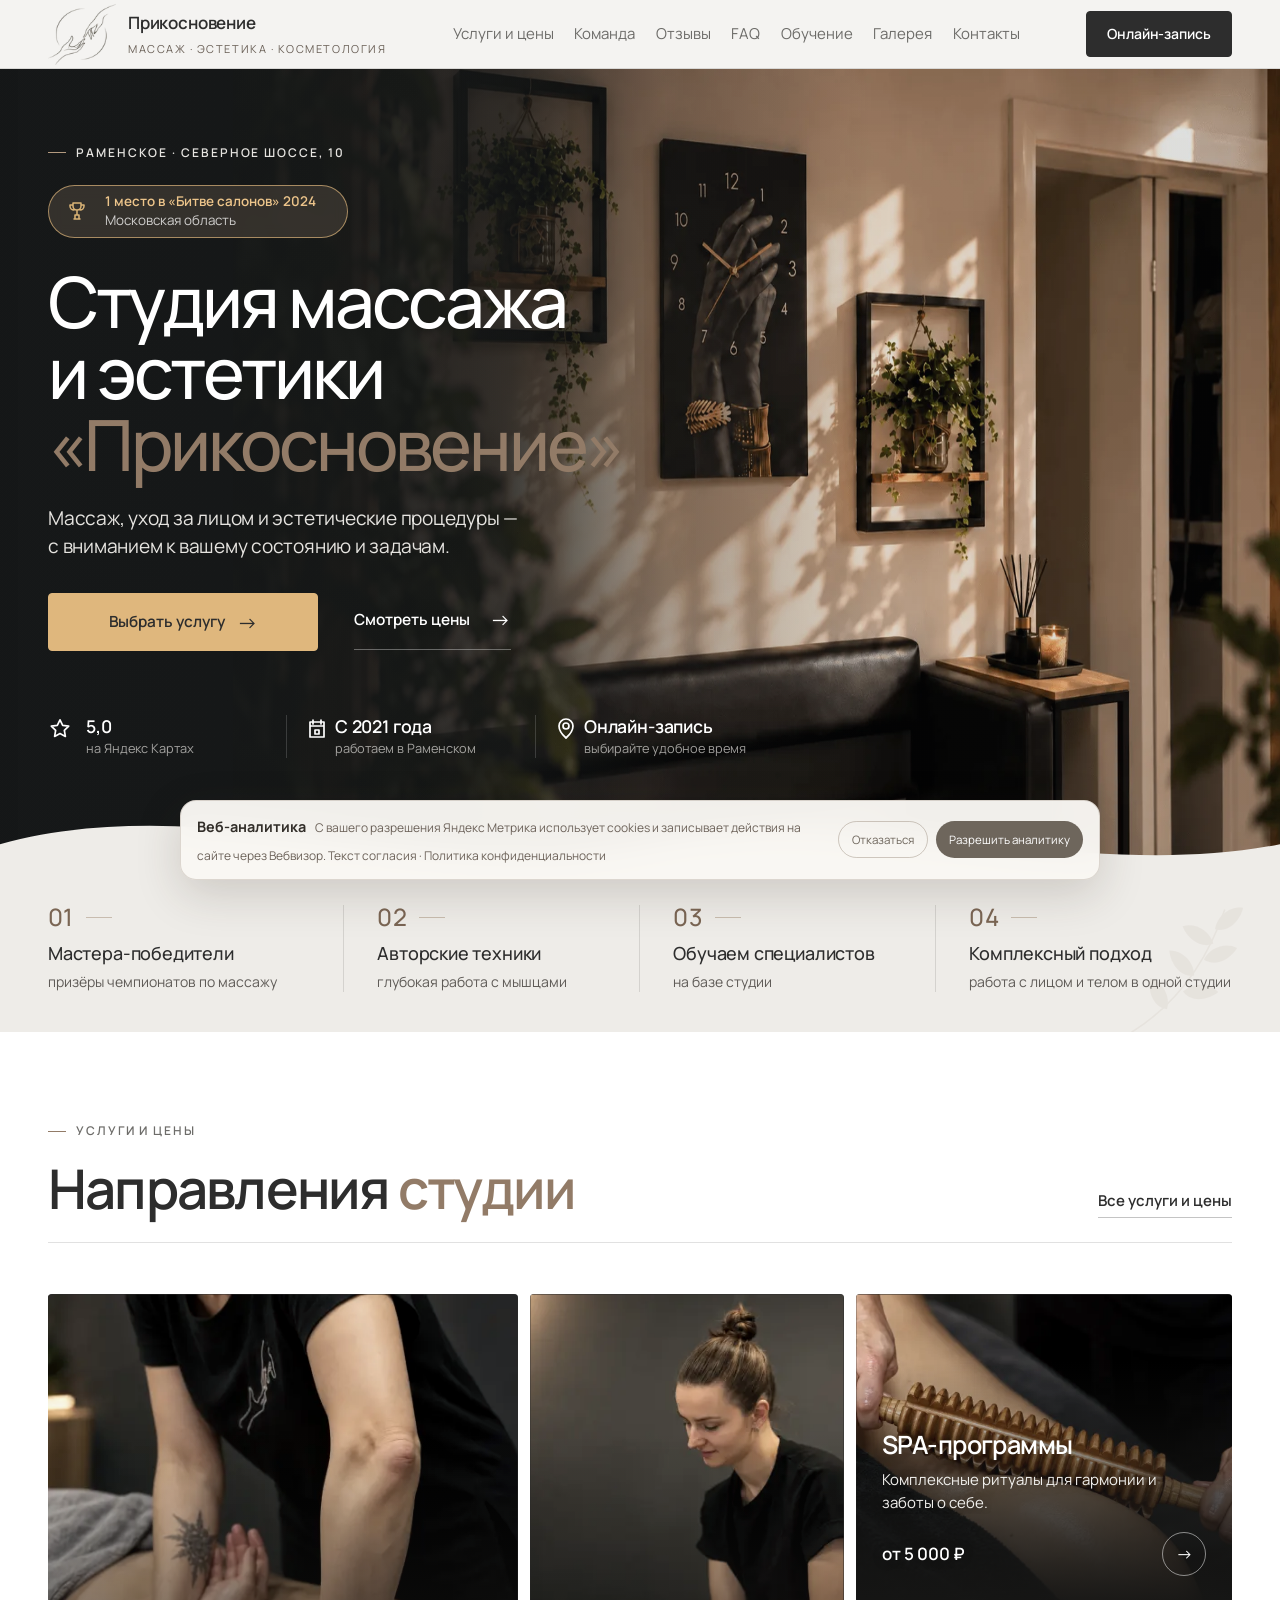
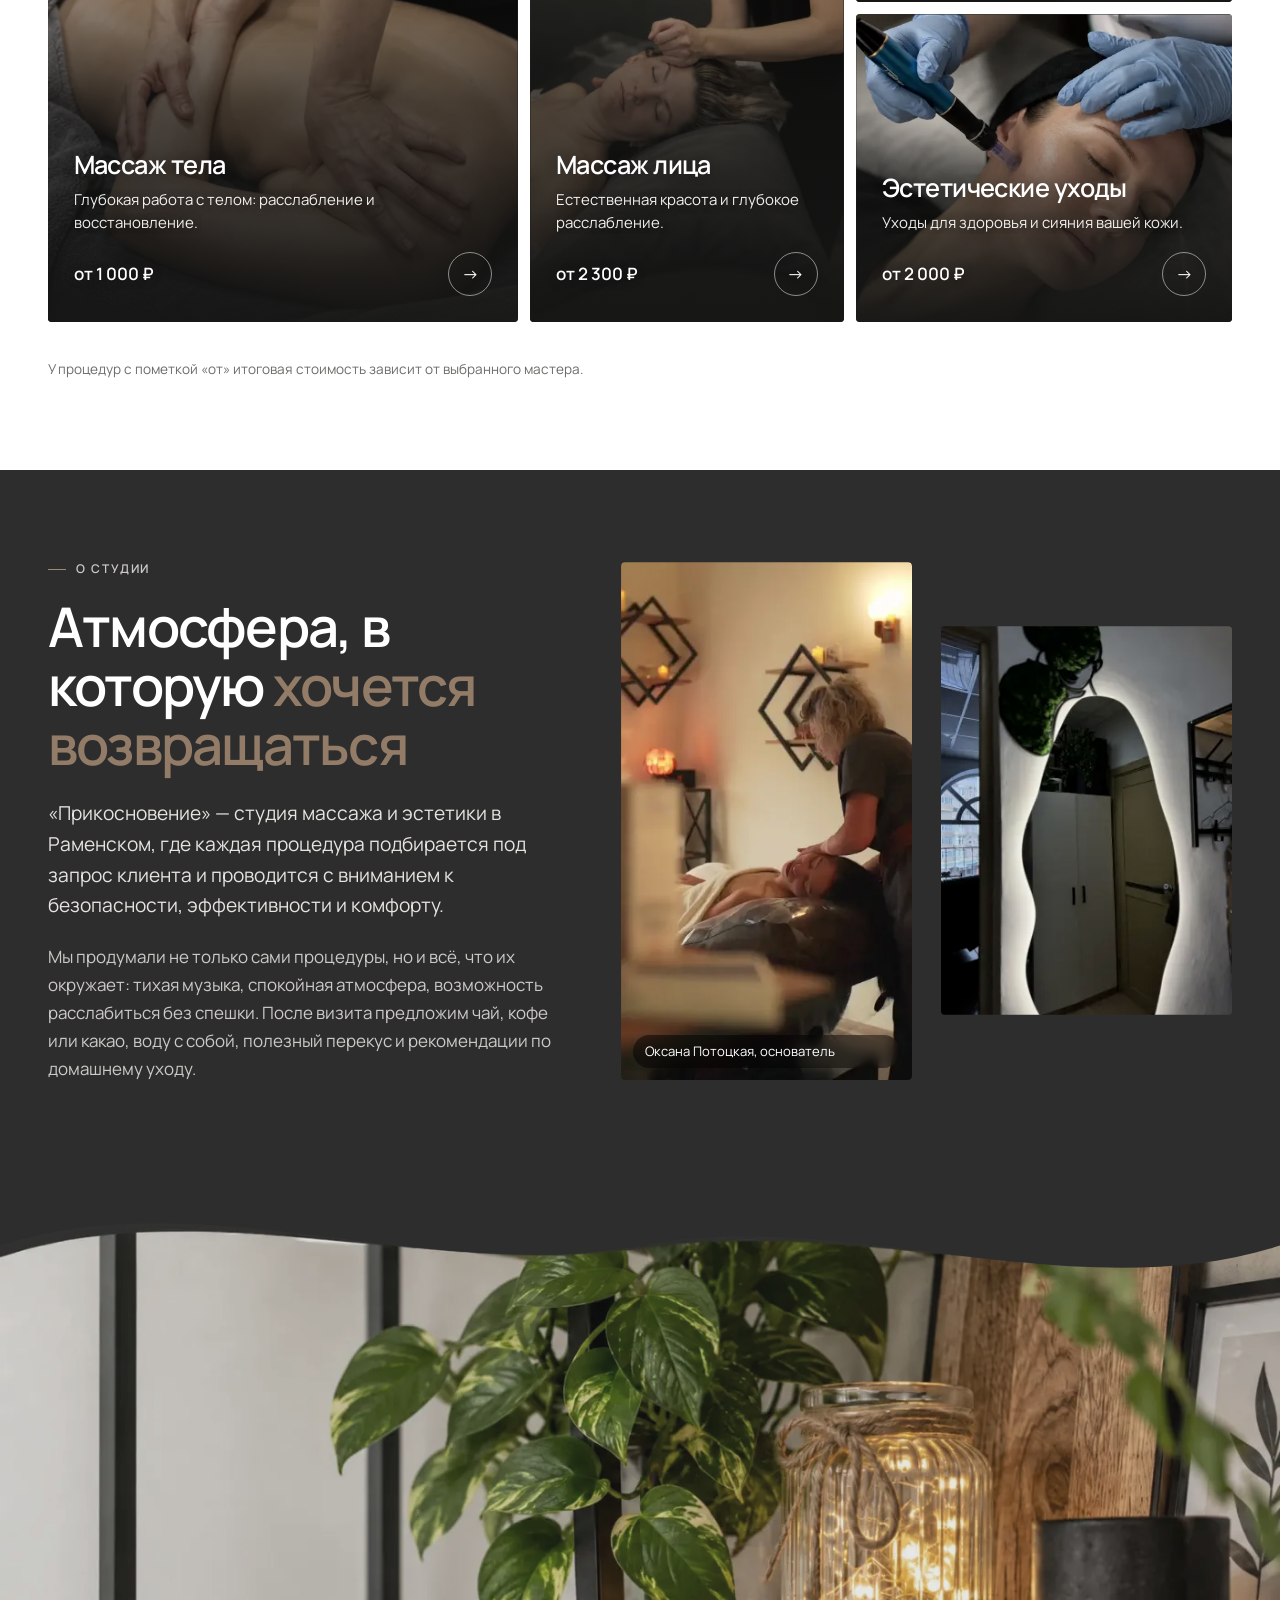
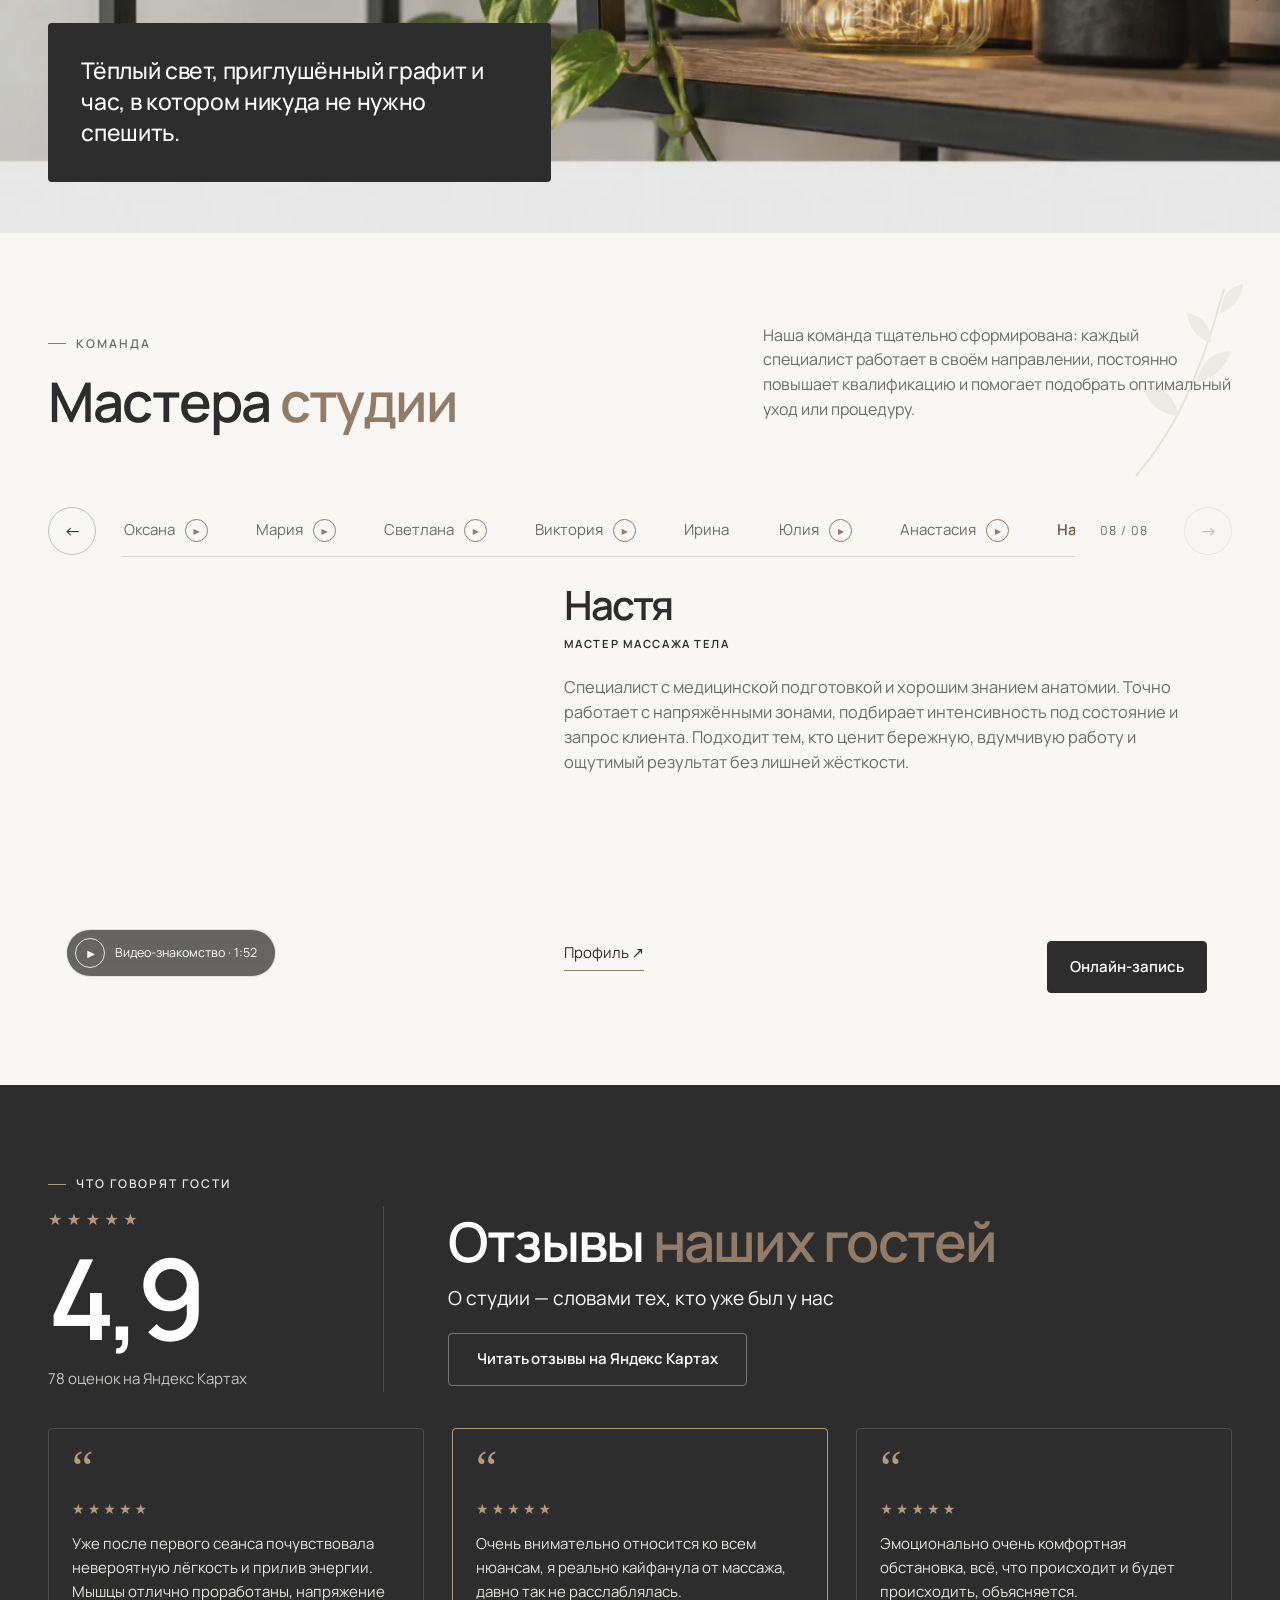
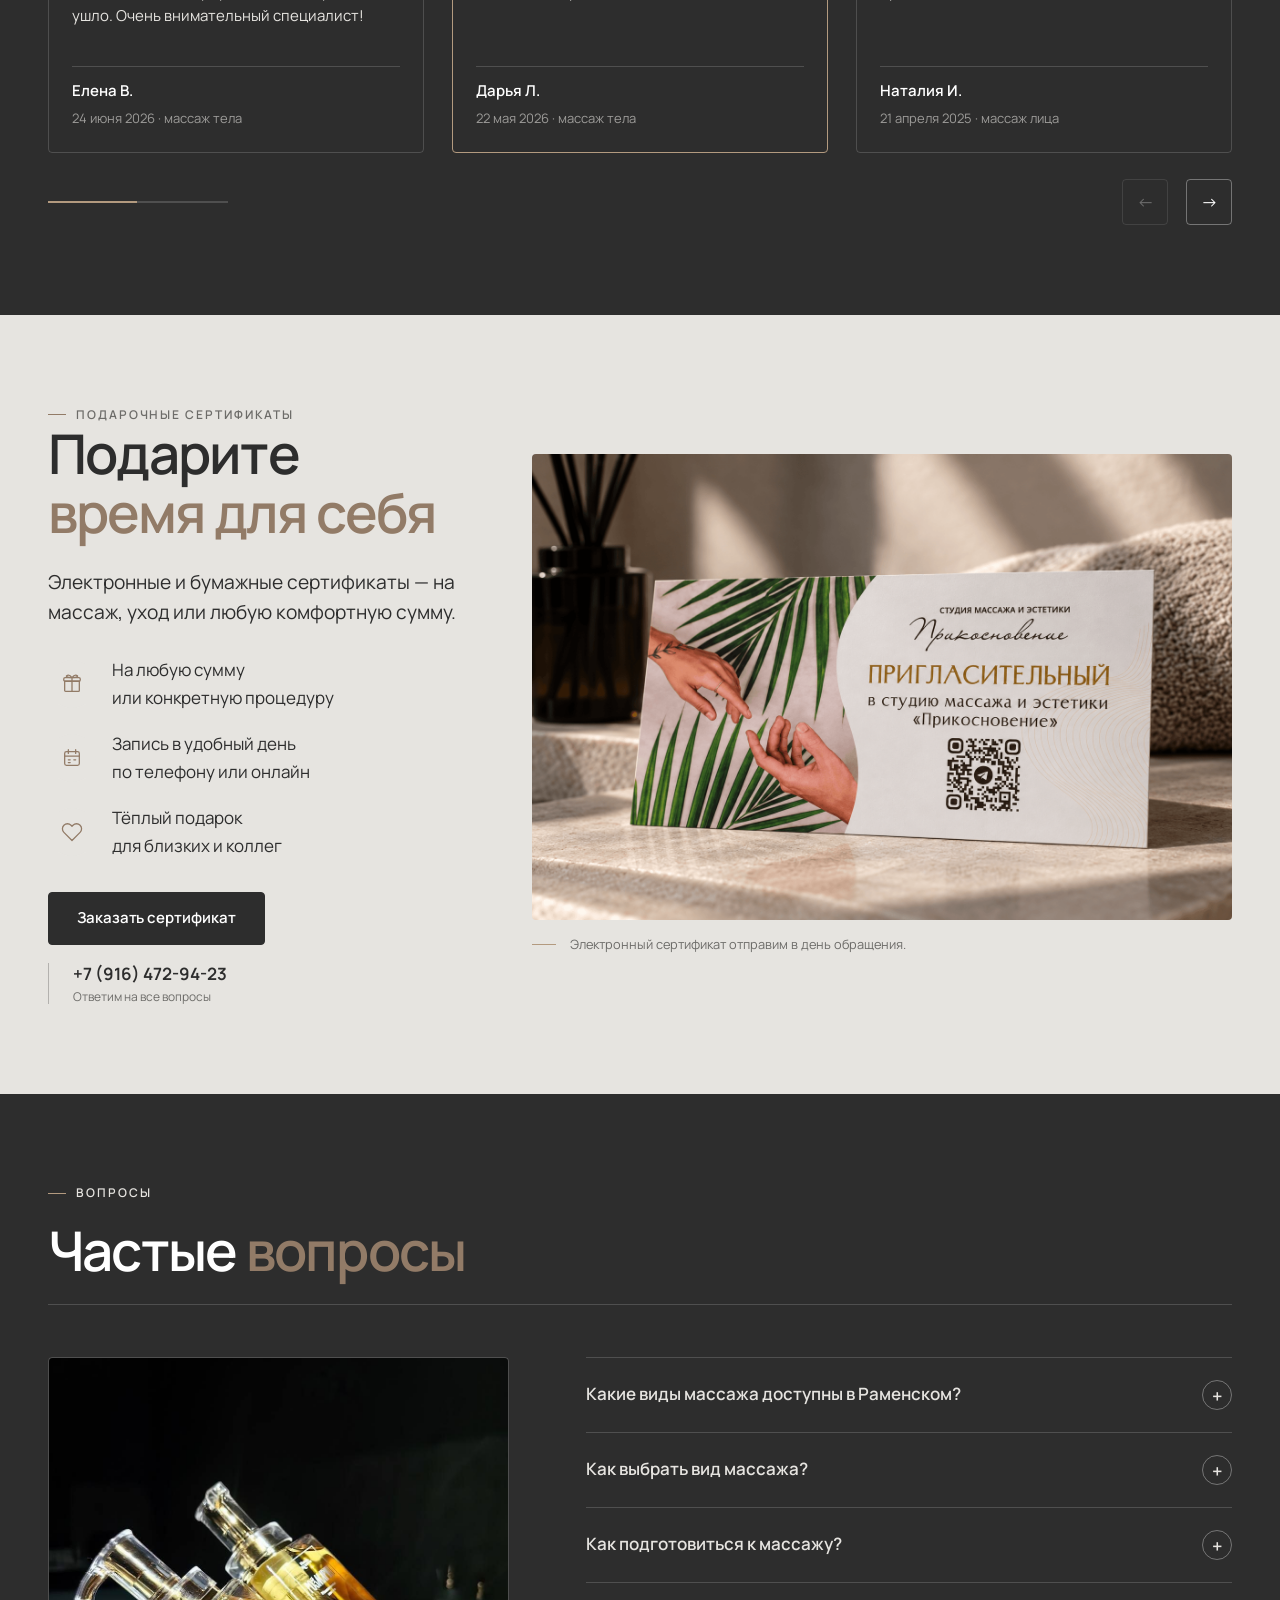
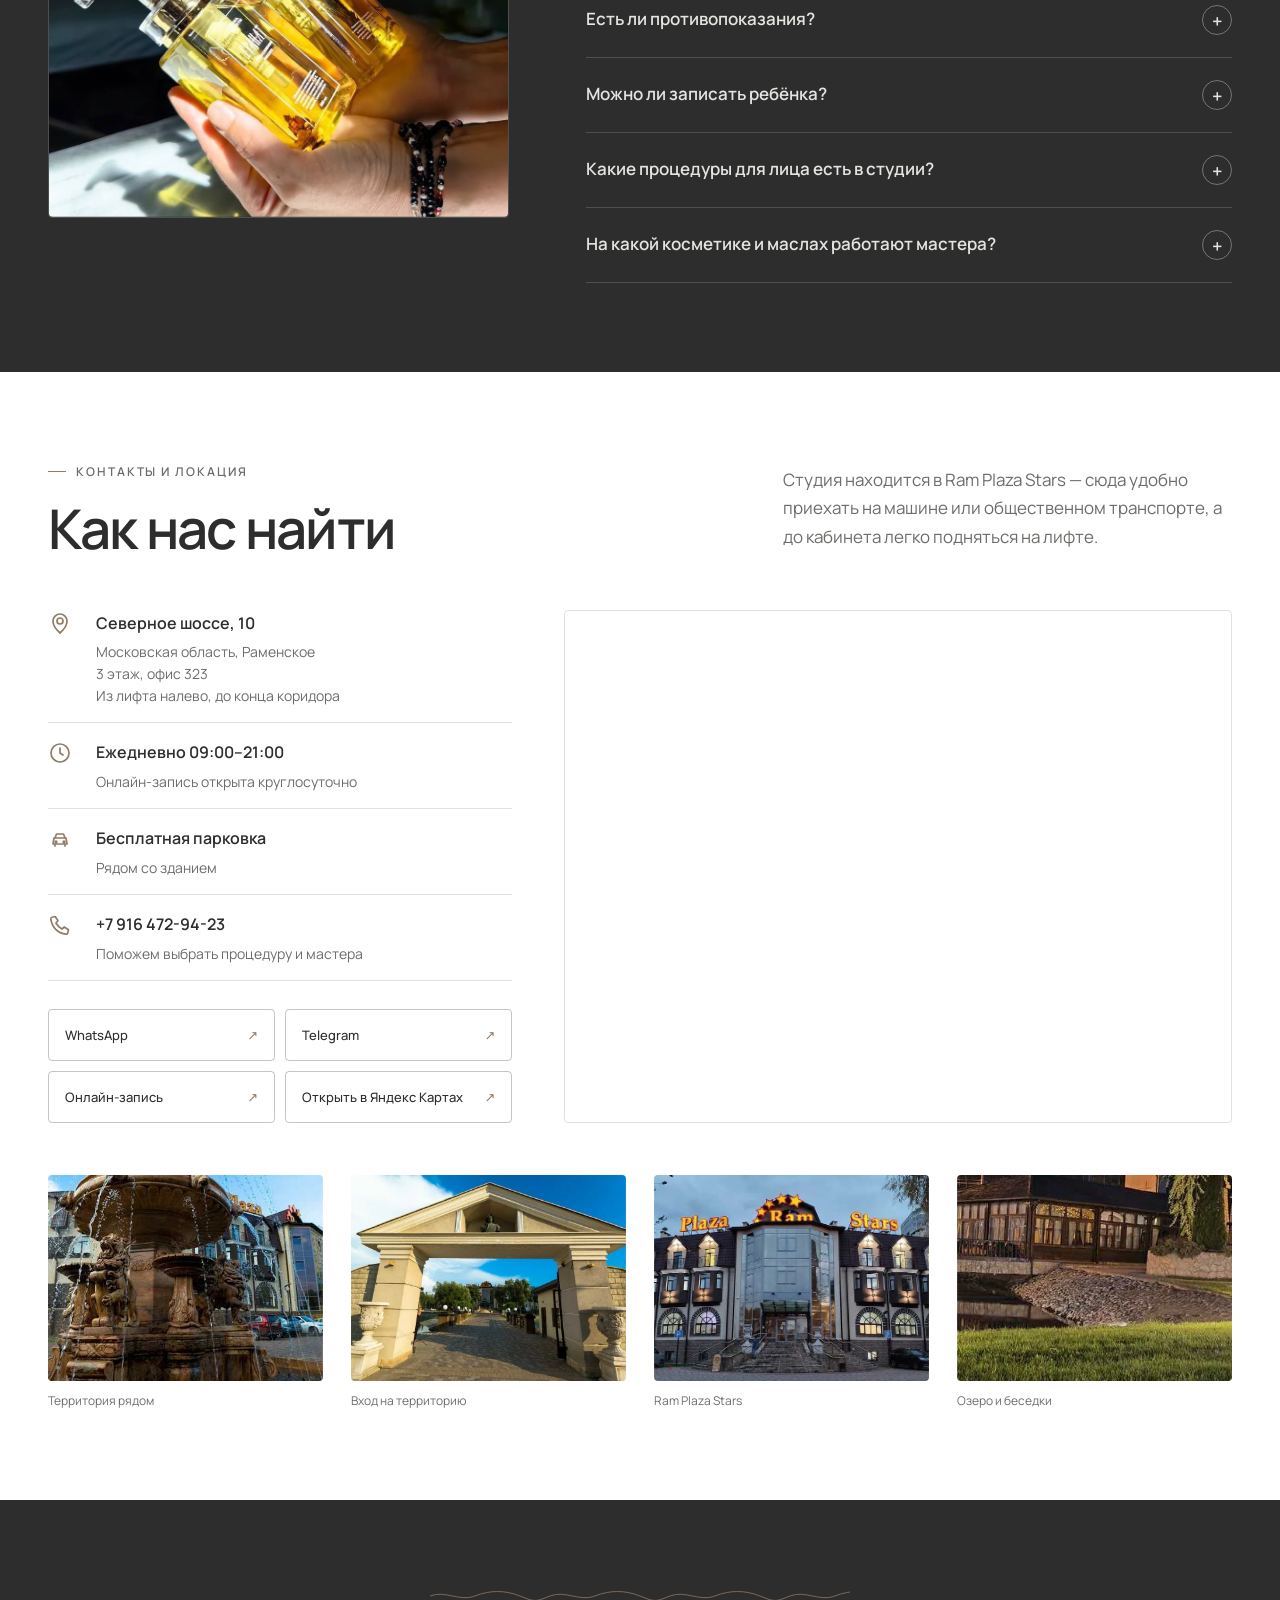
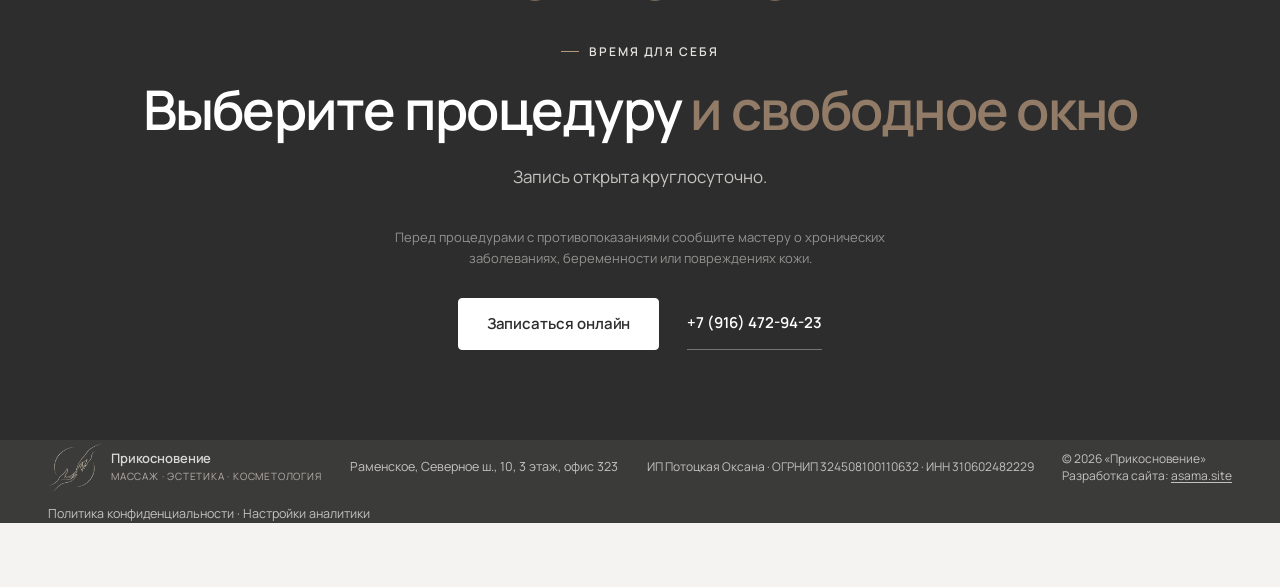
==== commit d8468caf: "Обновить политику и управление согласием на аналитику" ====
--- a/index.html
+++ b/index.html
@@ -118,21 +118,6 @@
     ]
   }
   </script>
-  <!-- Yandex.Metrika counter -->
-  <script type="text/javascript">
-      if (localStorage.getItem('site-consent') === 'accepted') {
-      (function(m,e,t,r,i,k,a){
-          m[i]=m[i]||function(){(m[i].a=m[i].a||[]).push(arguments)};
-          m[i].l=1*new Date();
-          for (var j = 0; j < document.scripts.length; j++) {if (document.scripts[j].src === r) { return; }}
-          k=e.createElement(t),a=e.getElementsByTagName(t)[0],k.async=1,k.src=r,a.parentNode.insertBefore(k,a)
-      })(window, document,'script','https://mc.yandex.ru/metrika/tag.js?id=113366309', 'ym');
-
-      ym(113366309, 'init', {ssr:true, webvisor:true, clickmap:true, ecommerce:"dataLayer", referrer: document.referrer, url: location.href, accurateTrackBounce:true, trackLinks:true});
-      }
-  </script>
-  <noscript><div><img src="https://mc.yandex.ru/watch/113366309" style="position:absolute; left:-9999px;" alt="" /></div></noscript>
-  <!-- /Yandex.Metrika counter -->
 </head>
 <body data-page="home">
   <a class="skip-link" href="#main">Перейти к содержанию</a>
@@ -699,7 +684,7 @@
             </div>
           </div>
           <div class="gift-certificate__actions">
-            <a class="button" href="https://t.me/prikosnoveniemassage" target="_blank" rel="noopener">Заказать сертификат</a>
+            <a class="button" href="https://t.me/prikosnoveniemassage" target="_blank" rel="noopener" data-metrika-goal="certificate_click">Заказать сертификат</a>
             <span class="gift-certificate__phone"><a href="tel:+79164729423">+7 (916) 472-94-23</a><small>Ответим на все вопросы</small></span>
           </div>
         </div>
@@ -857,6 +842,7 @@
           <span class="footer-dev">Разработка сайта: <a href="https://asama.site" target="_blank" rel="noopener">asama.site</a></span>
         </span>
       </div>
+      <span><a href="privacy.html">Политика конфиденциальности</a> · <a href="privacy.html#analytics-settings">Настройки аналитики</a></span>
     </div>
   </footer>
 
@@ -878,6 +864,7 @@
     <a href="https://dikidi.net/1188196" target="_blank" rel="noopener">Записаться</a>
   </nav>
 
-  <script src="script.min.js?v=20261003-6" defer></script>
+  <script src="script.min.js?v=20261118-2" defer></script>
+  <script src="analytics.js?v=1" defer></script>
 </body>
 </html>
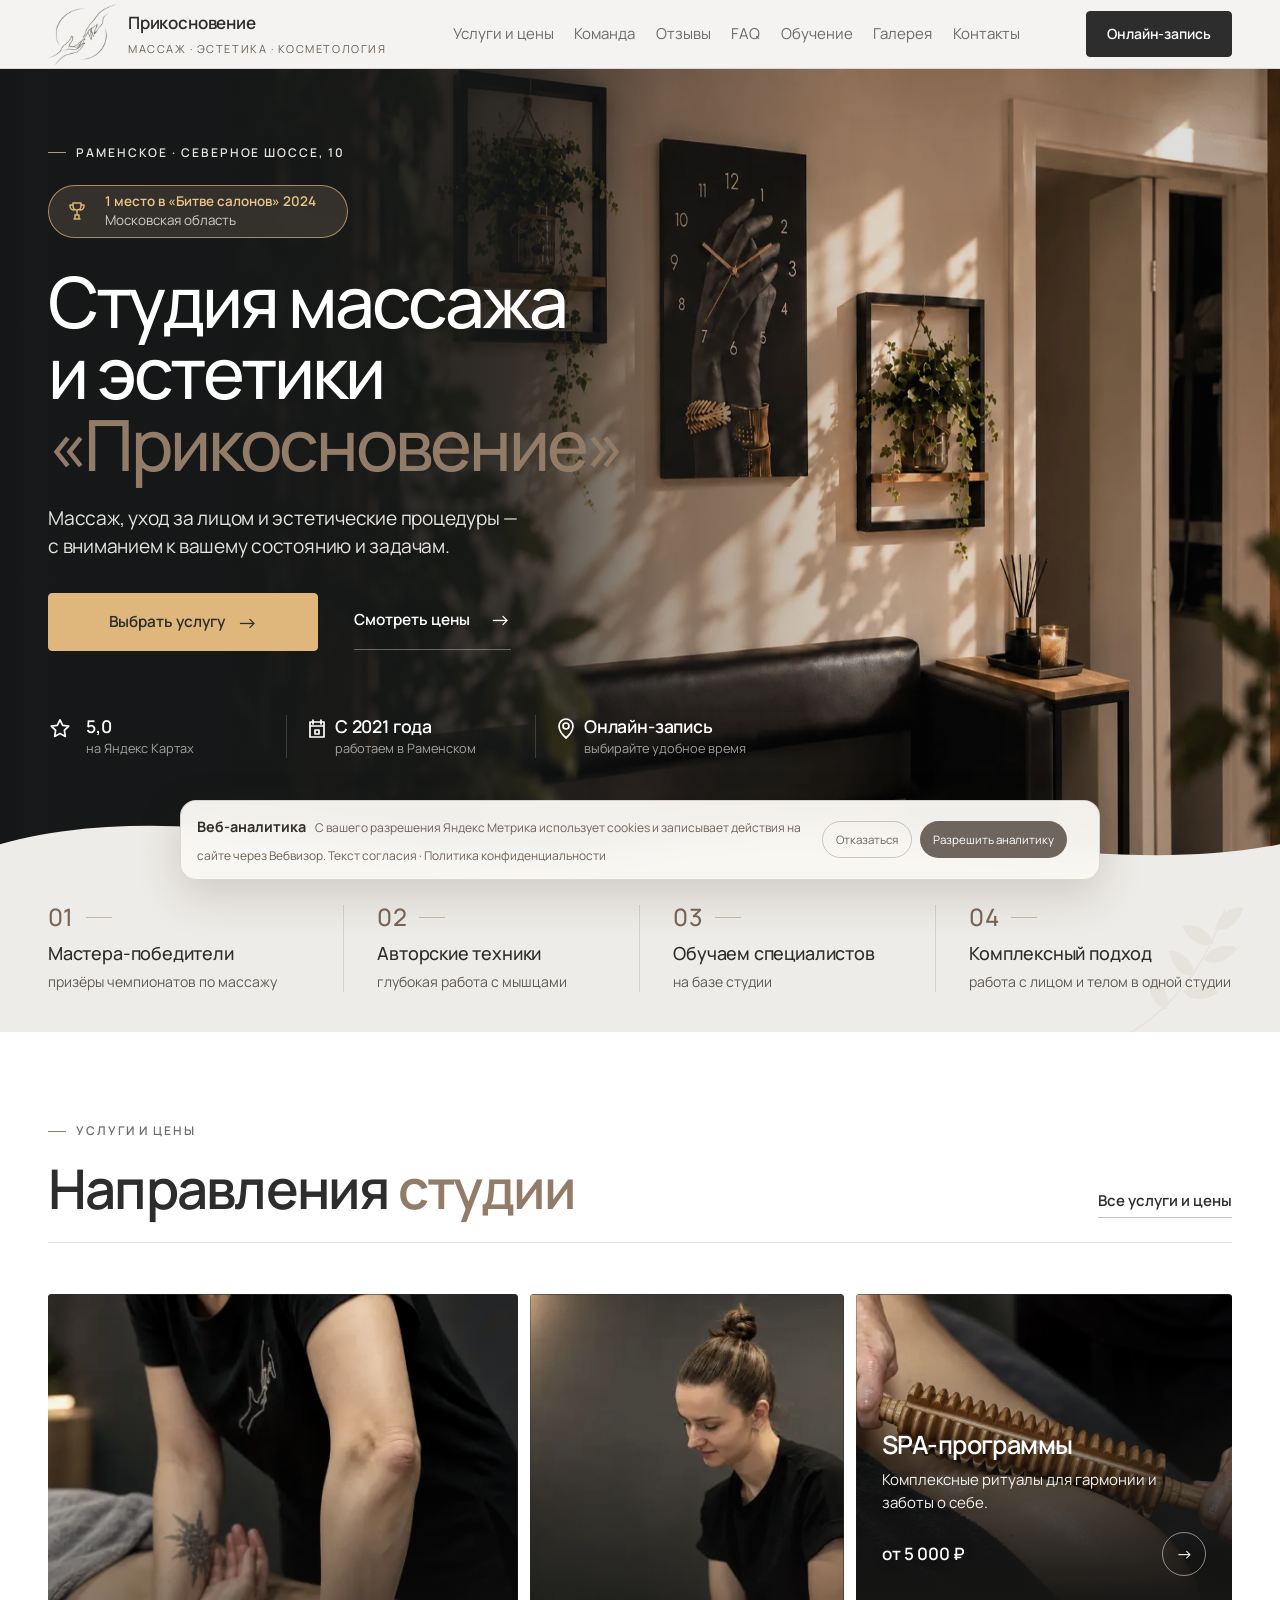
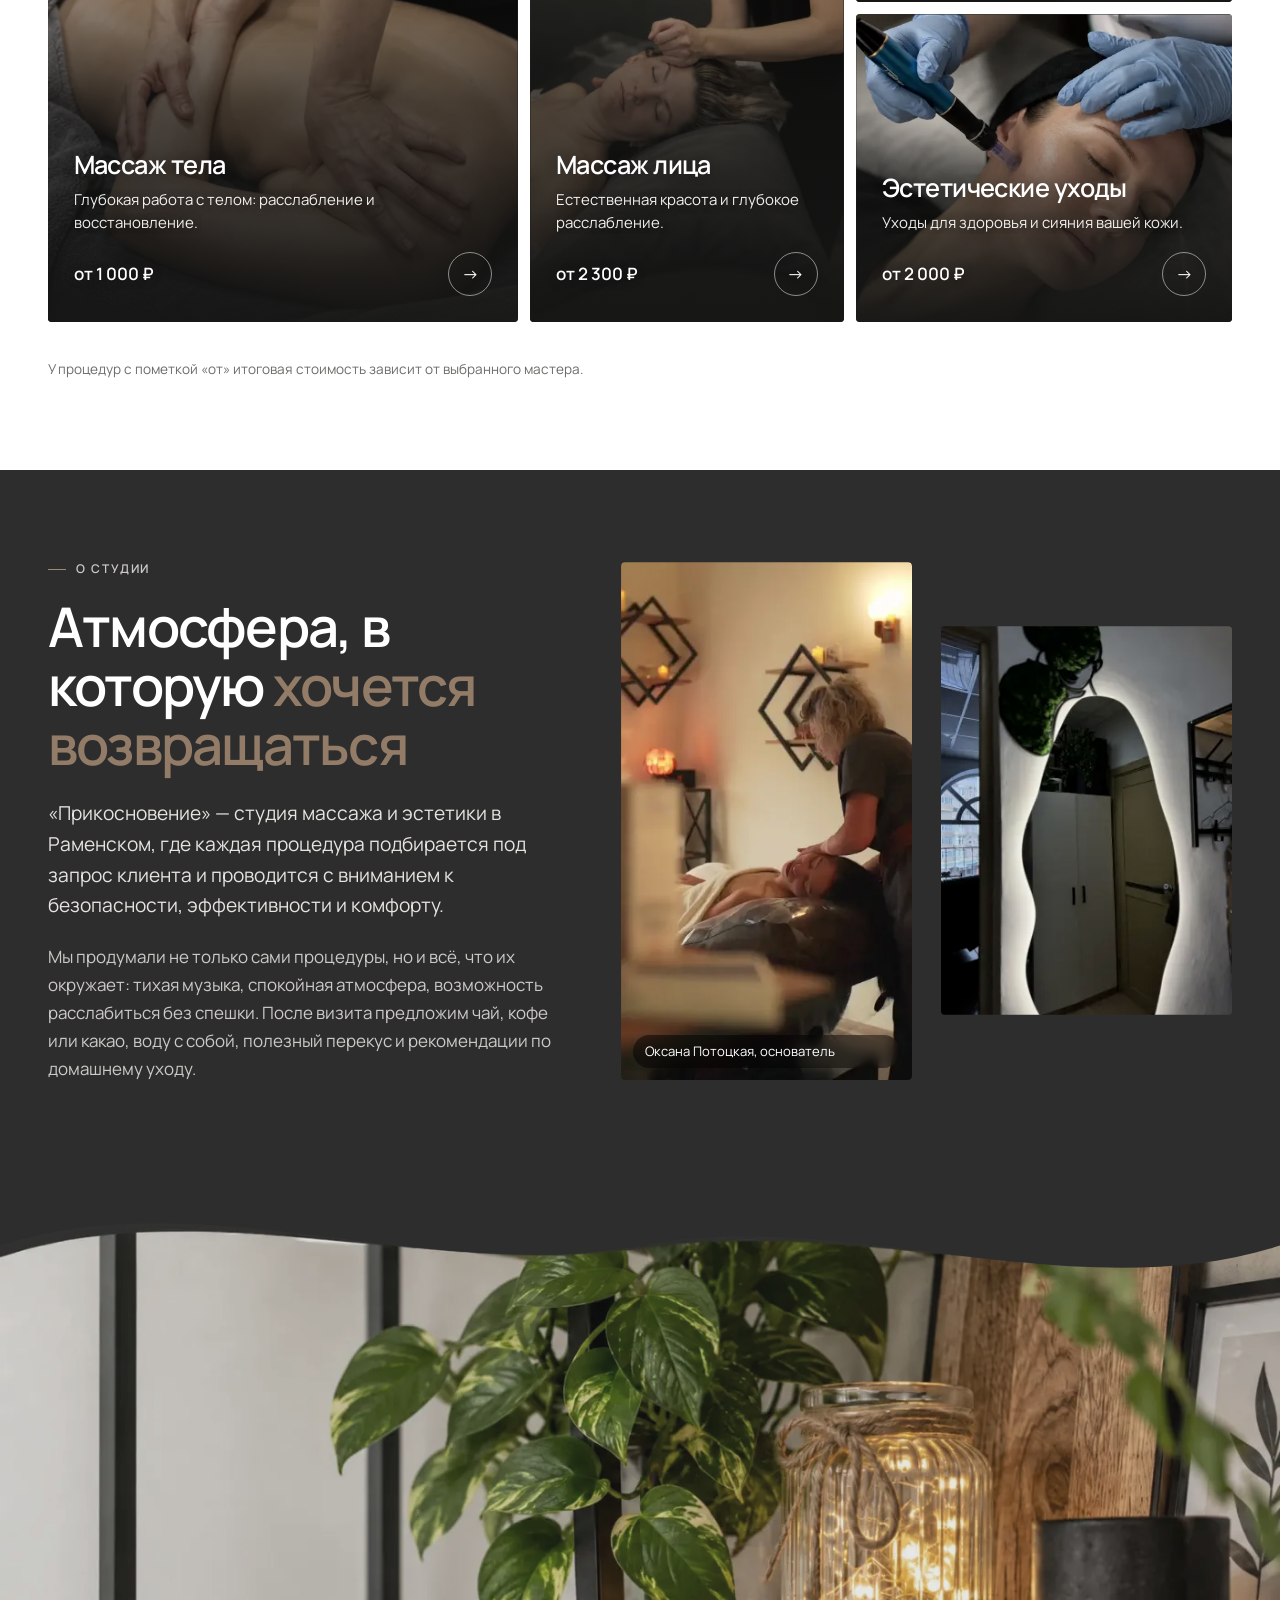
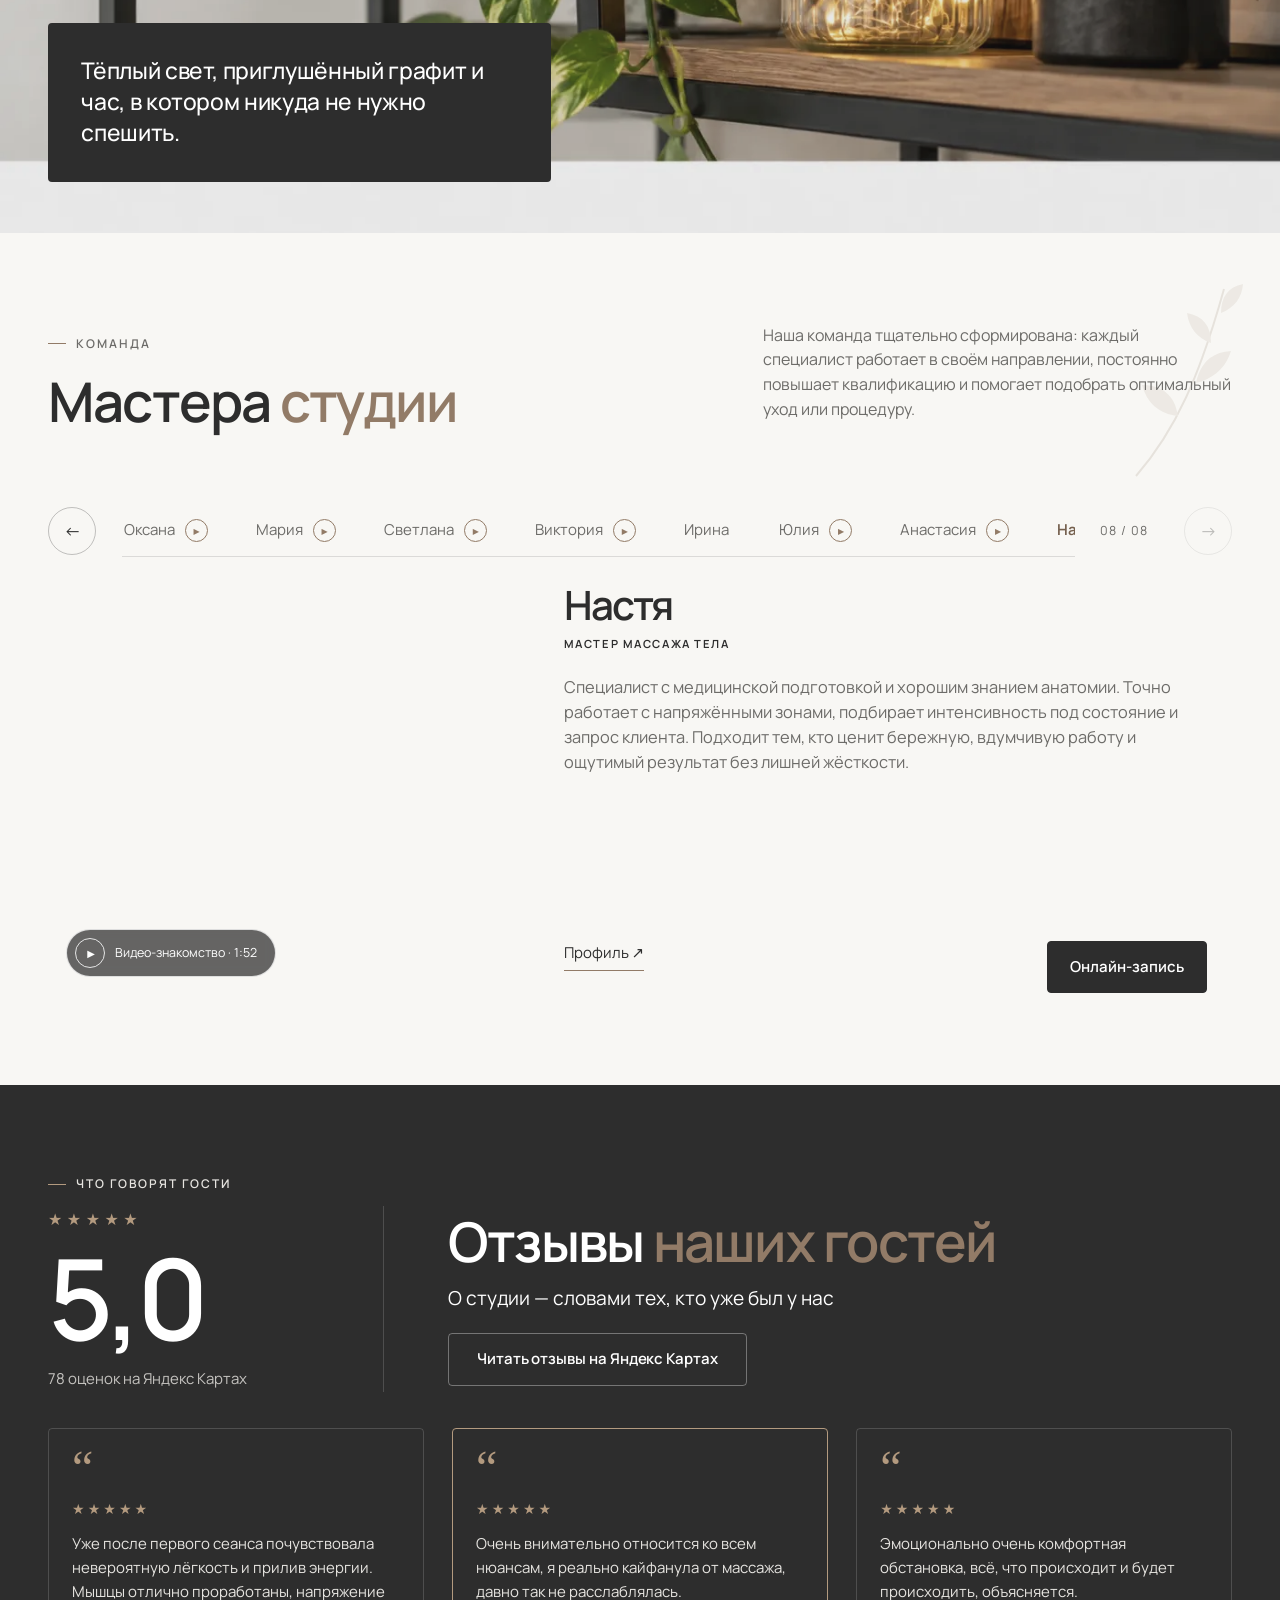
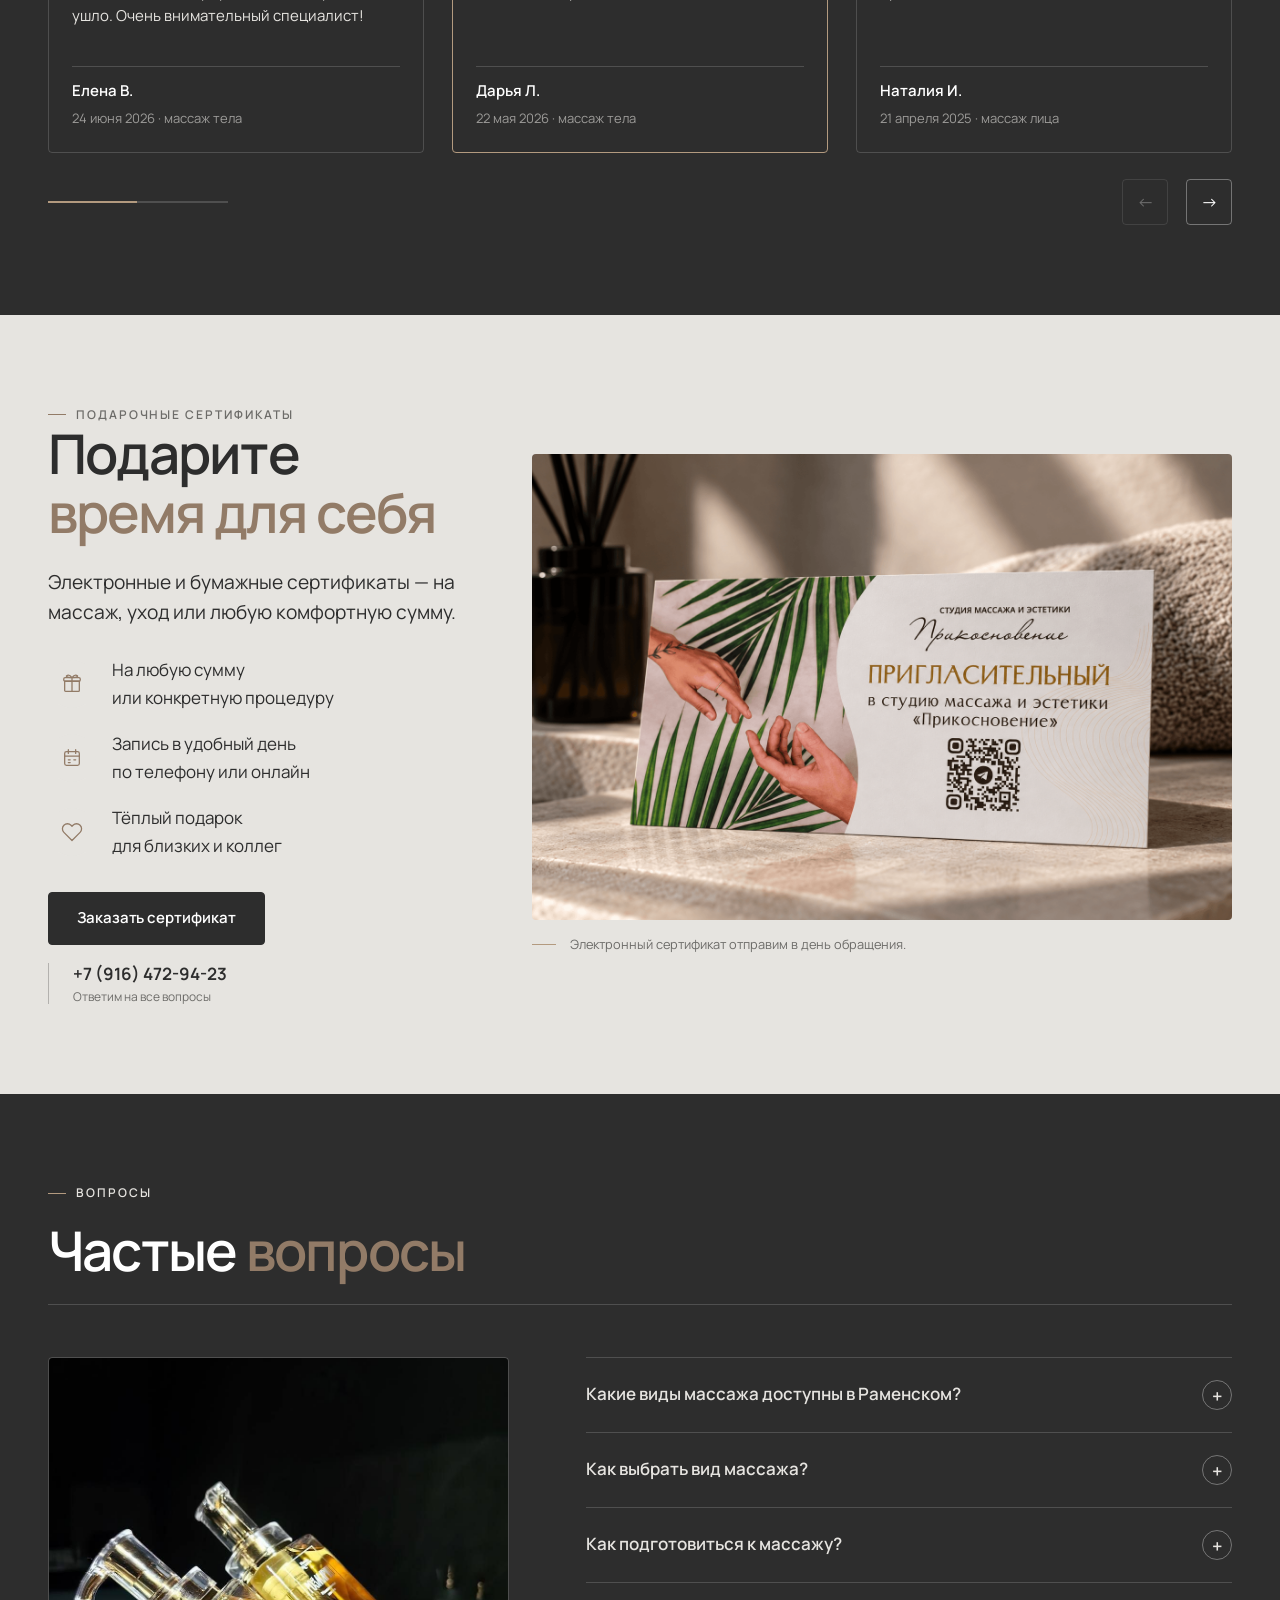
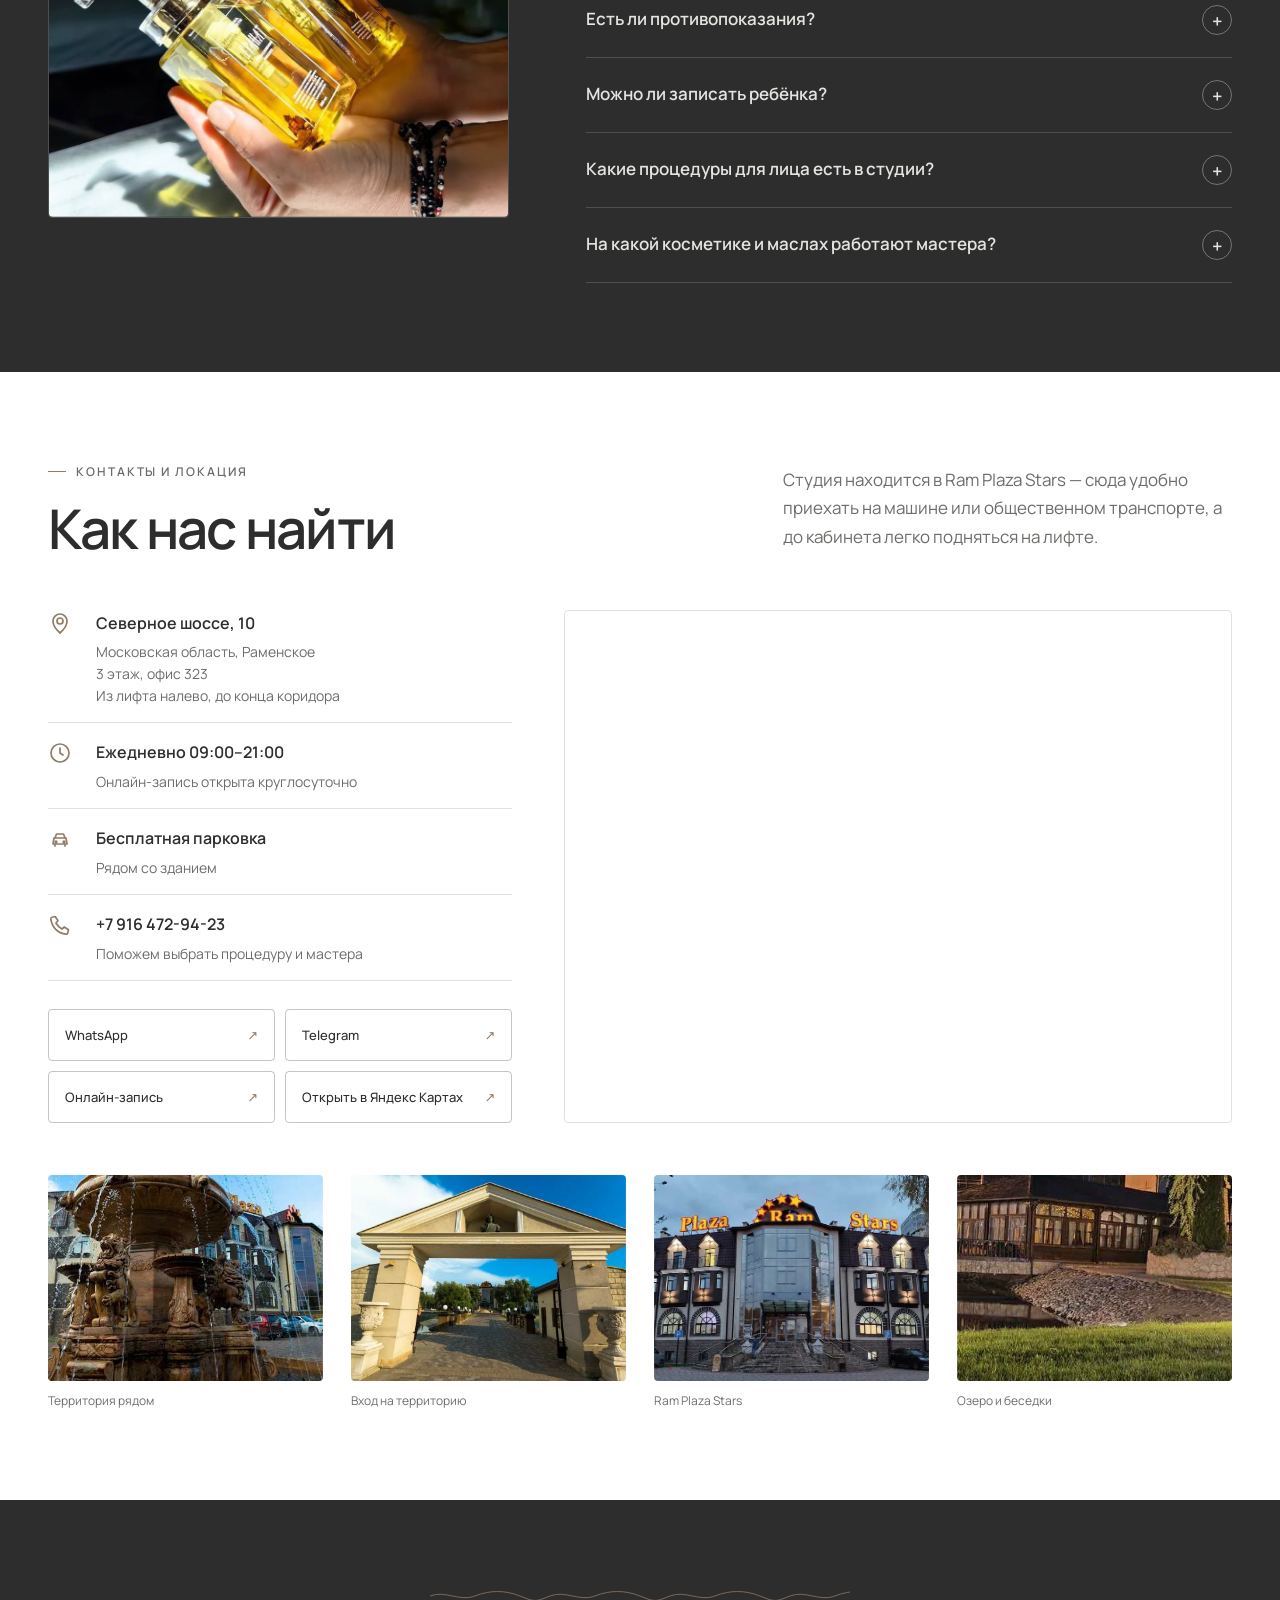
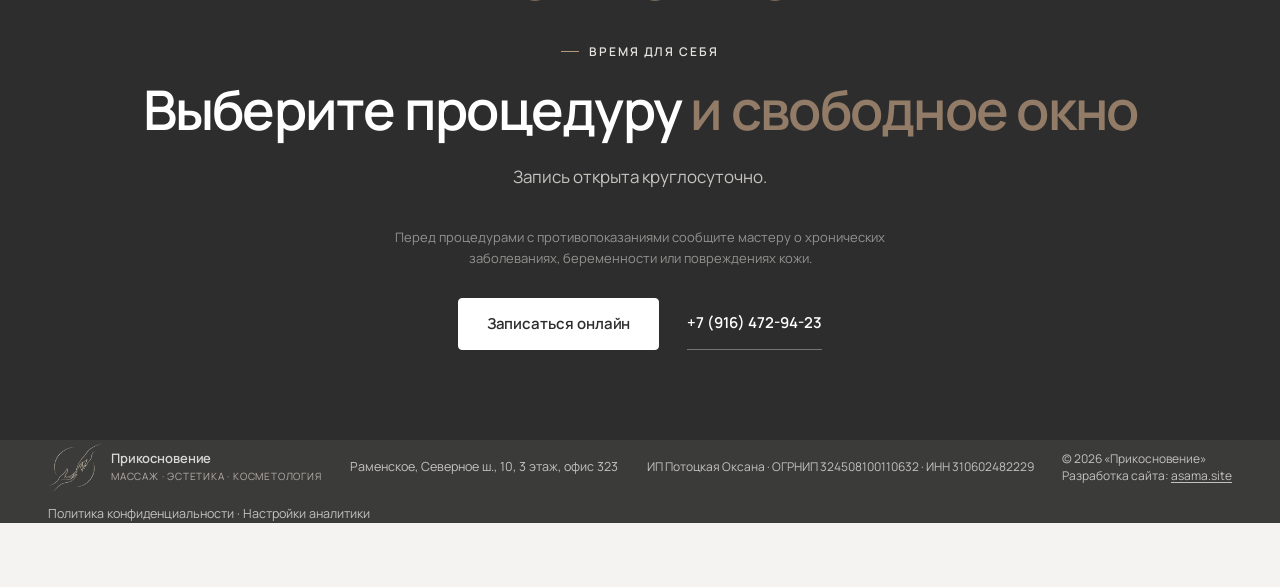
==== commit 93efbca2: "Связать согласие на аналитику с серверным журналом" ====
--- a/index.html
+++ b/index.html
@@ -865,6 +865,6 @@
   </nav>
 
   <script src="script.min.js?v=20261118-2" defer></script>
-  <script src="analytics.js?v=1" defer></script>
+  <script src="analytics.js?v=2" defer></script>
 </body>
 </html>
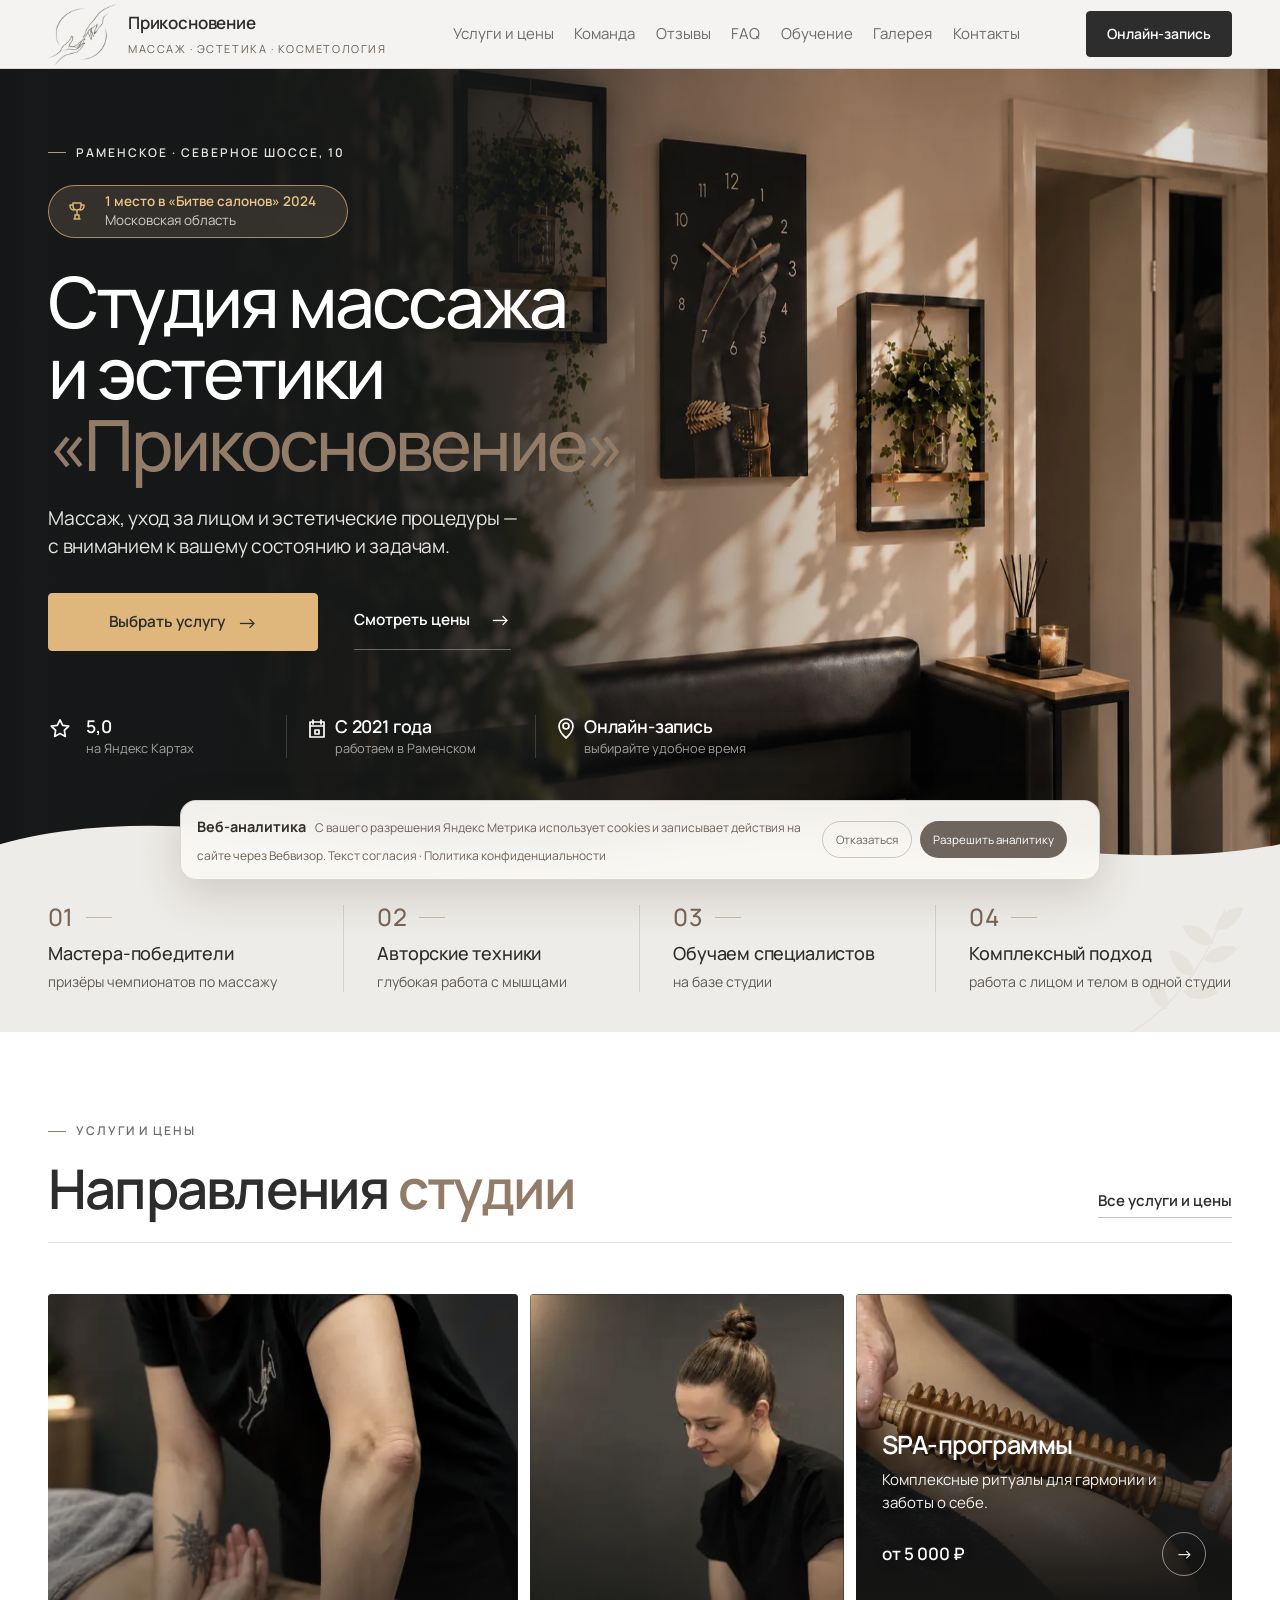
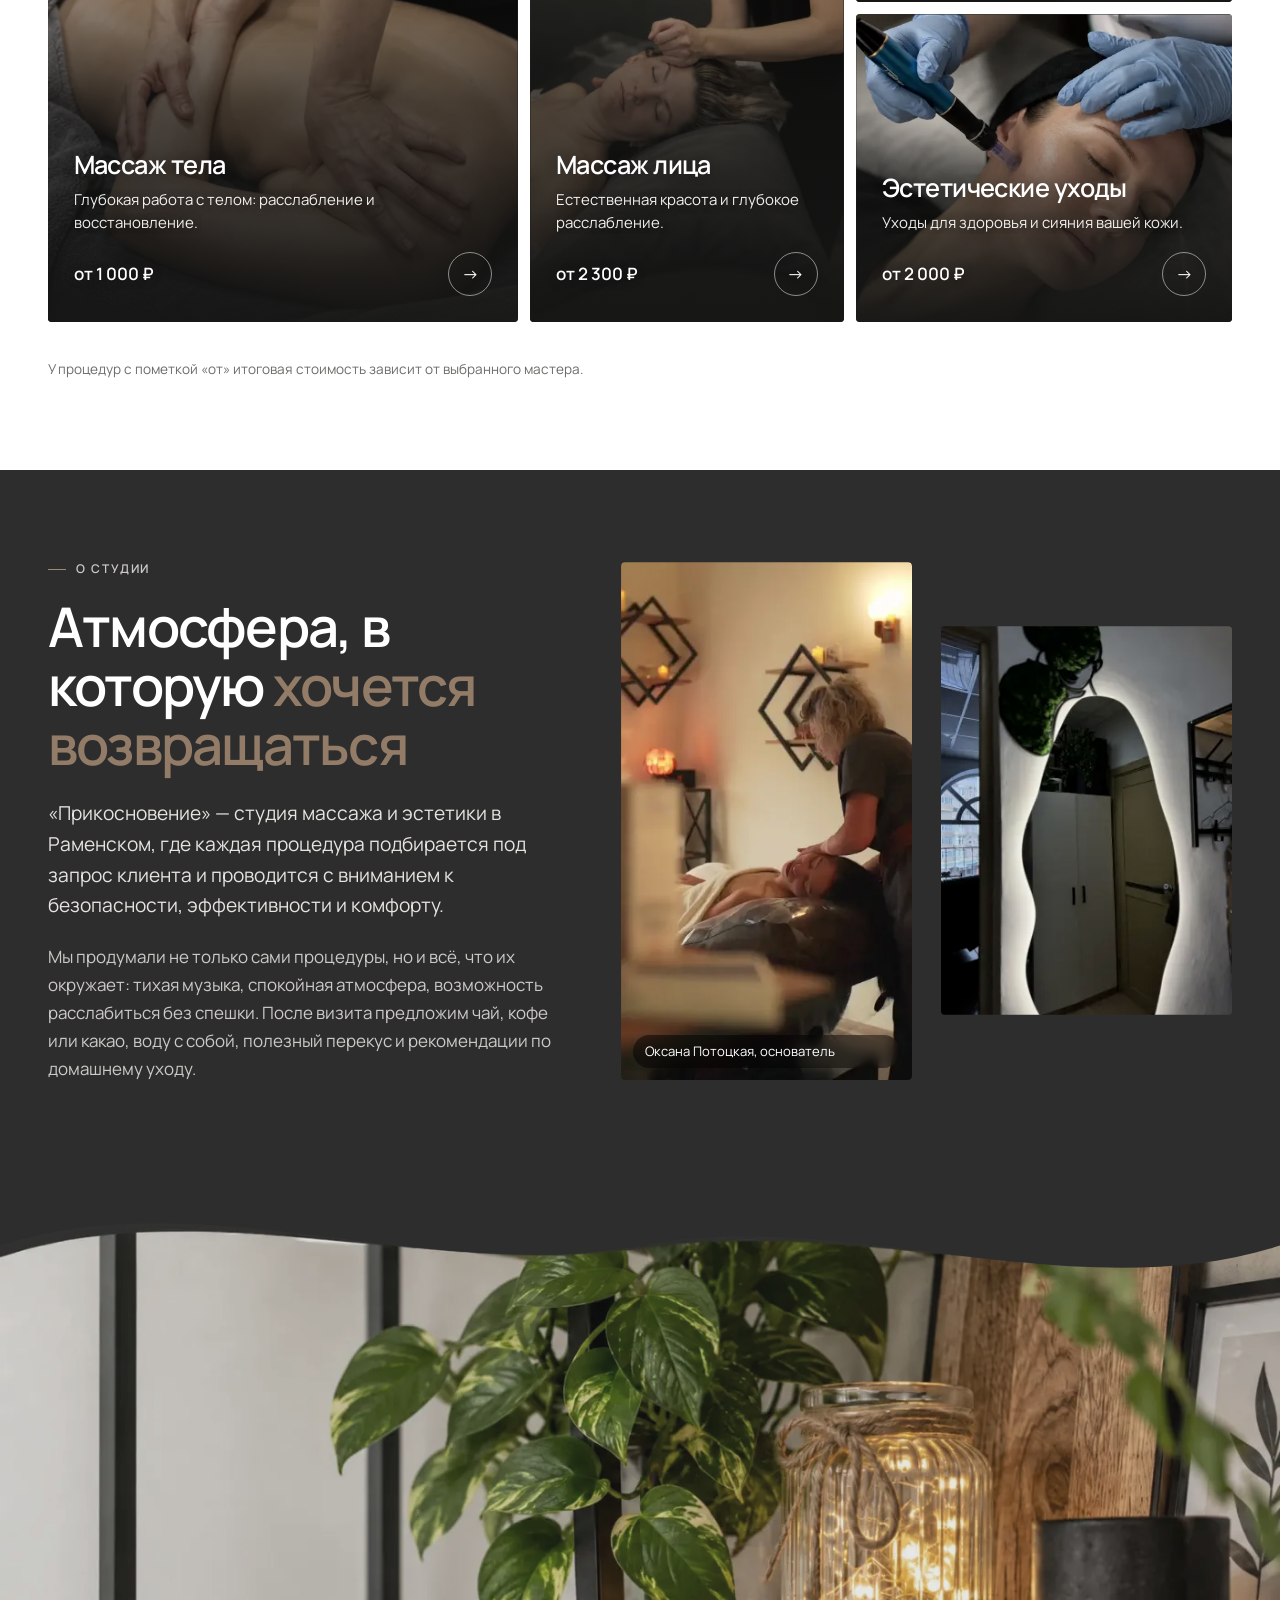
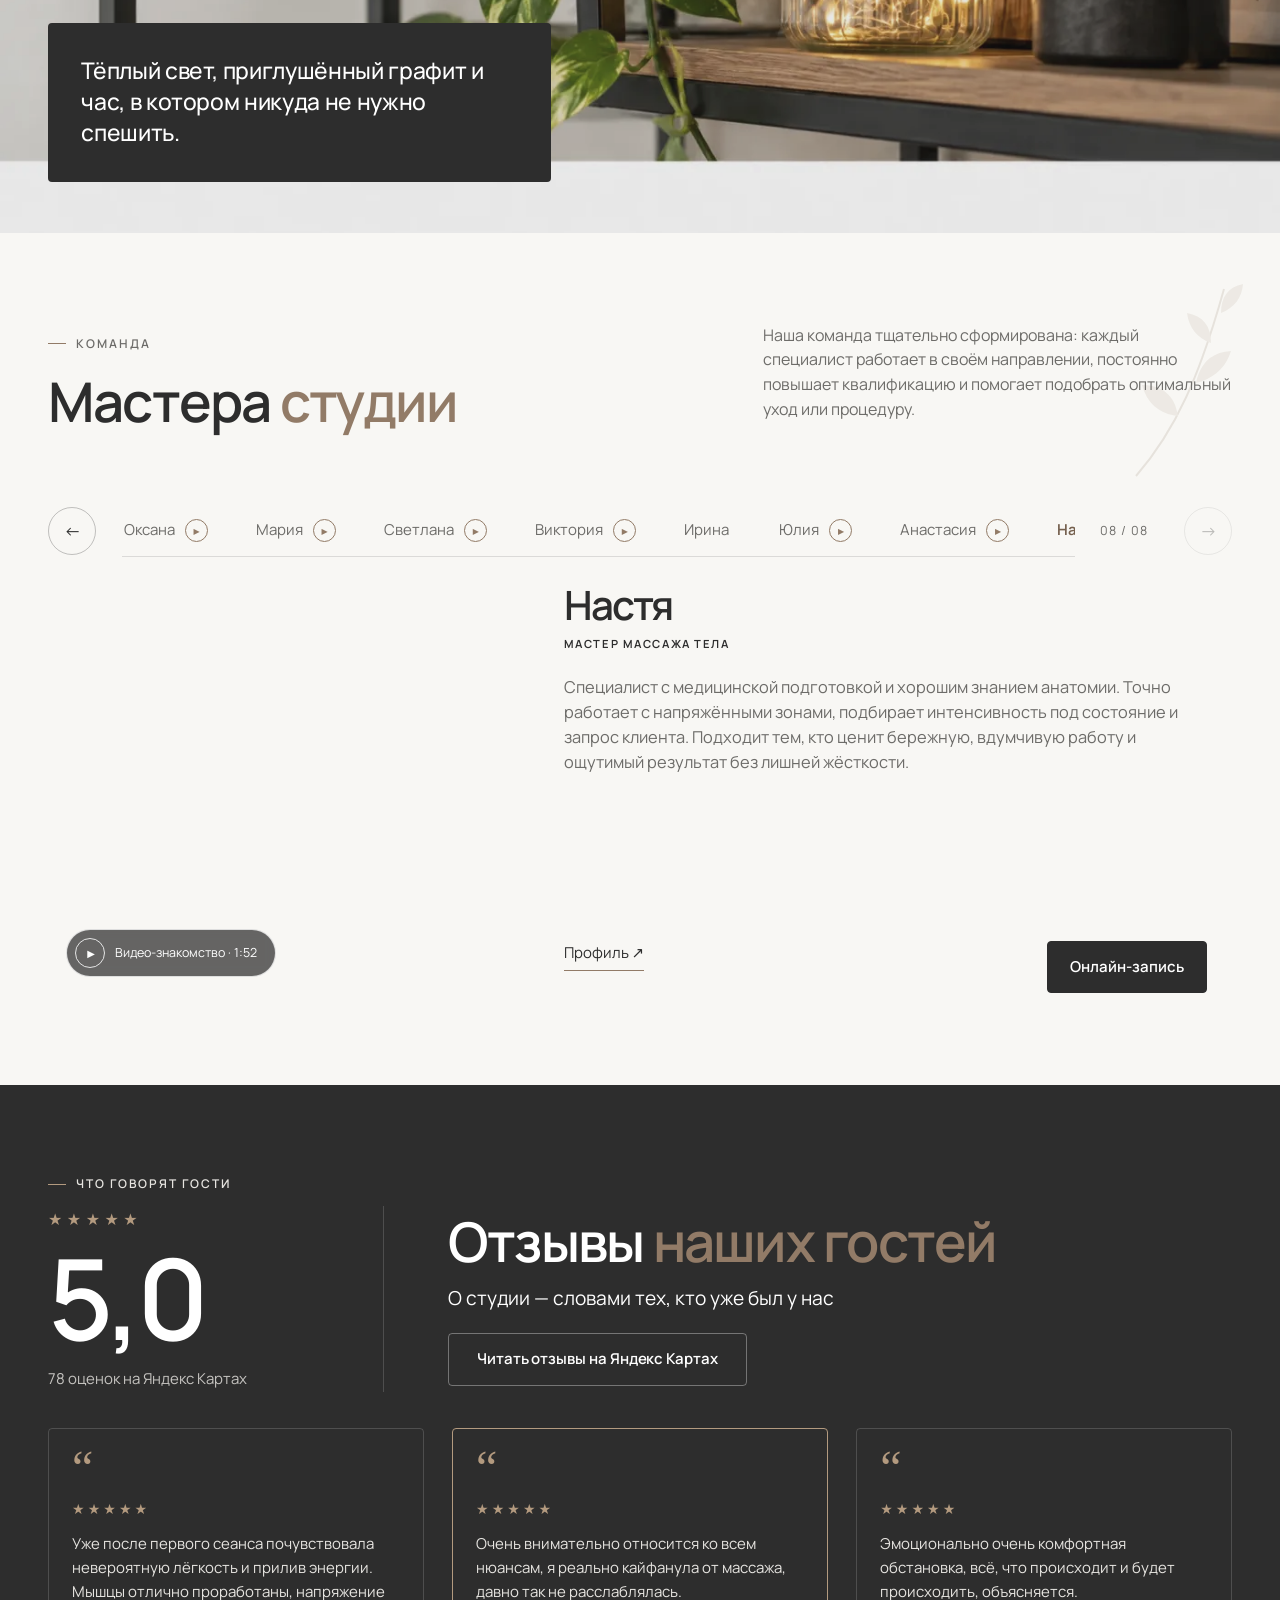
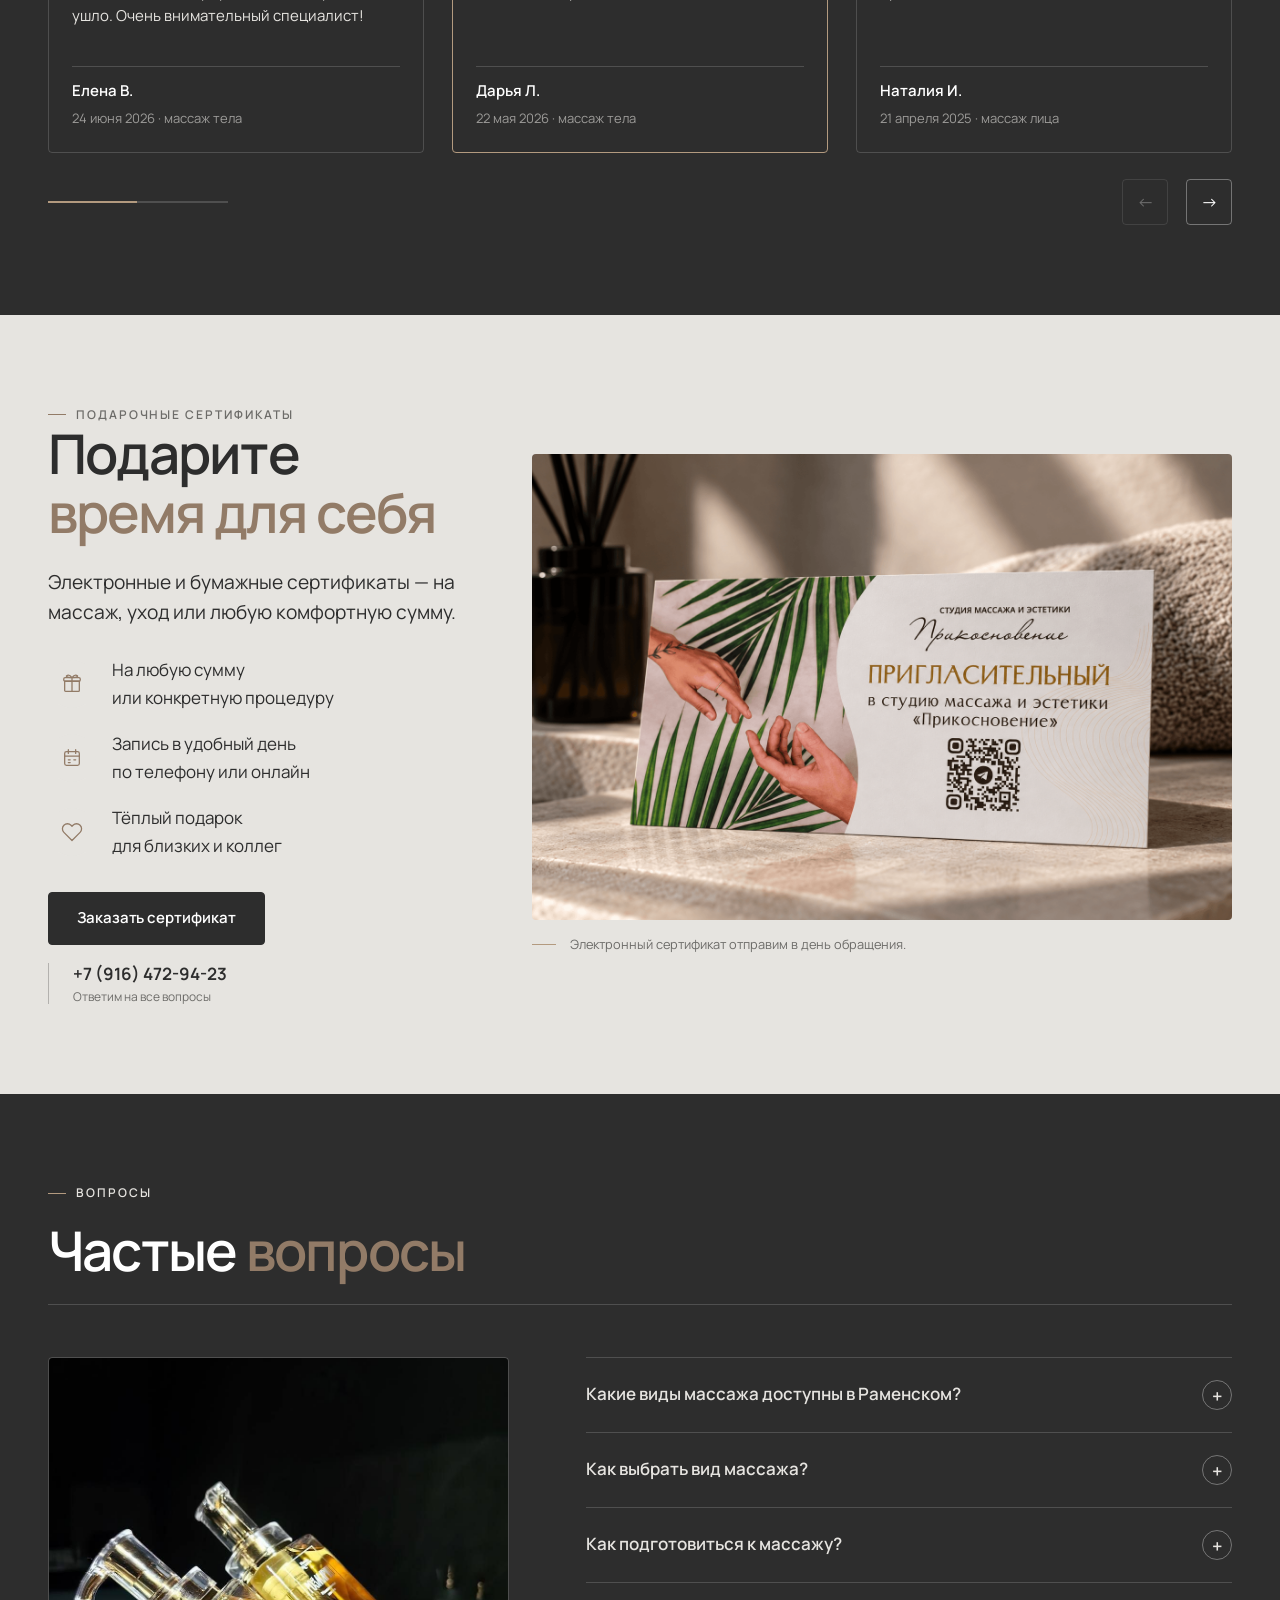
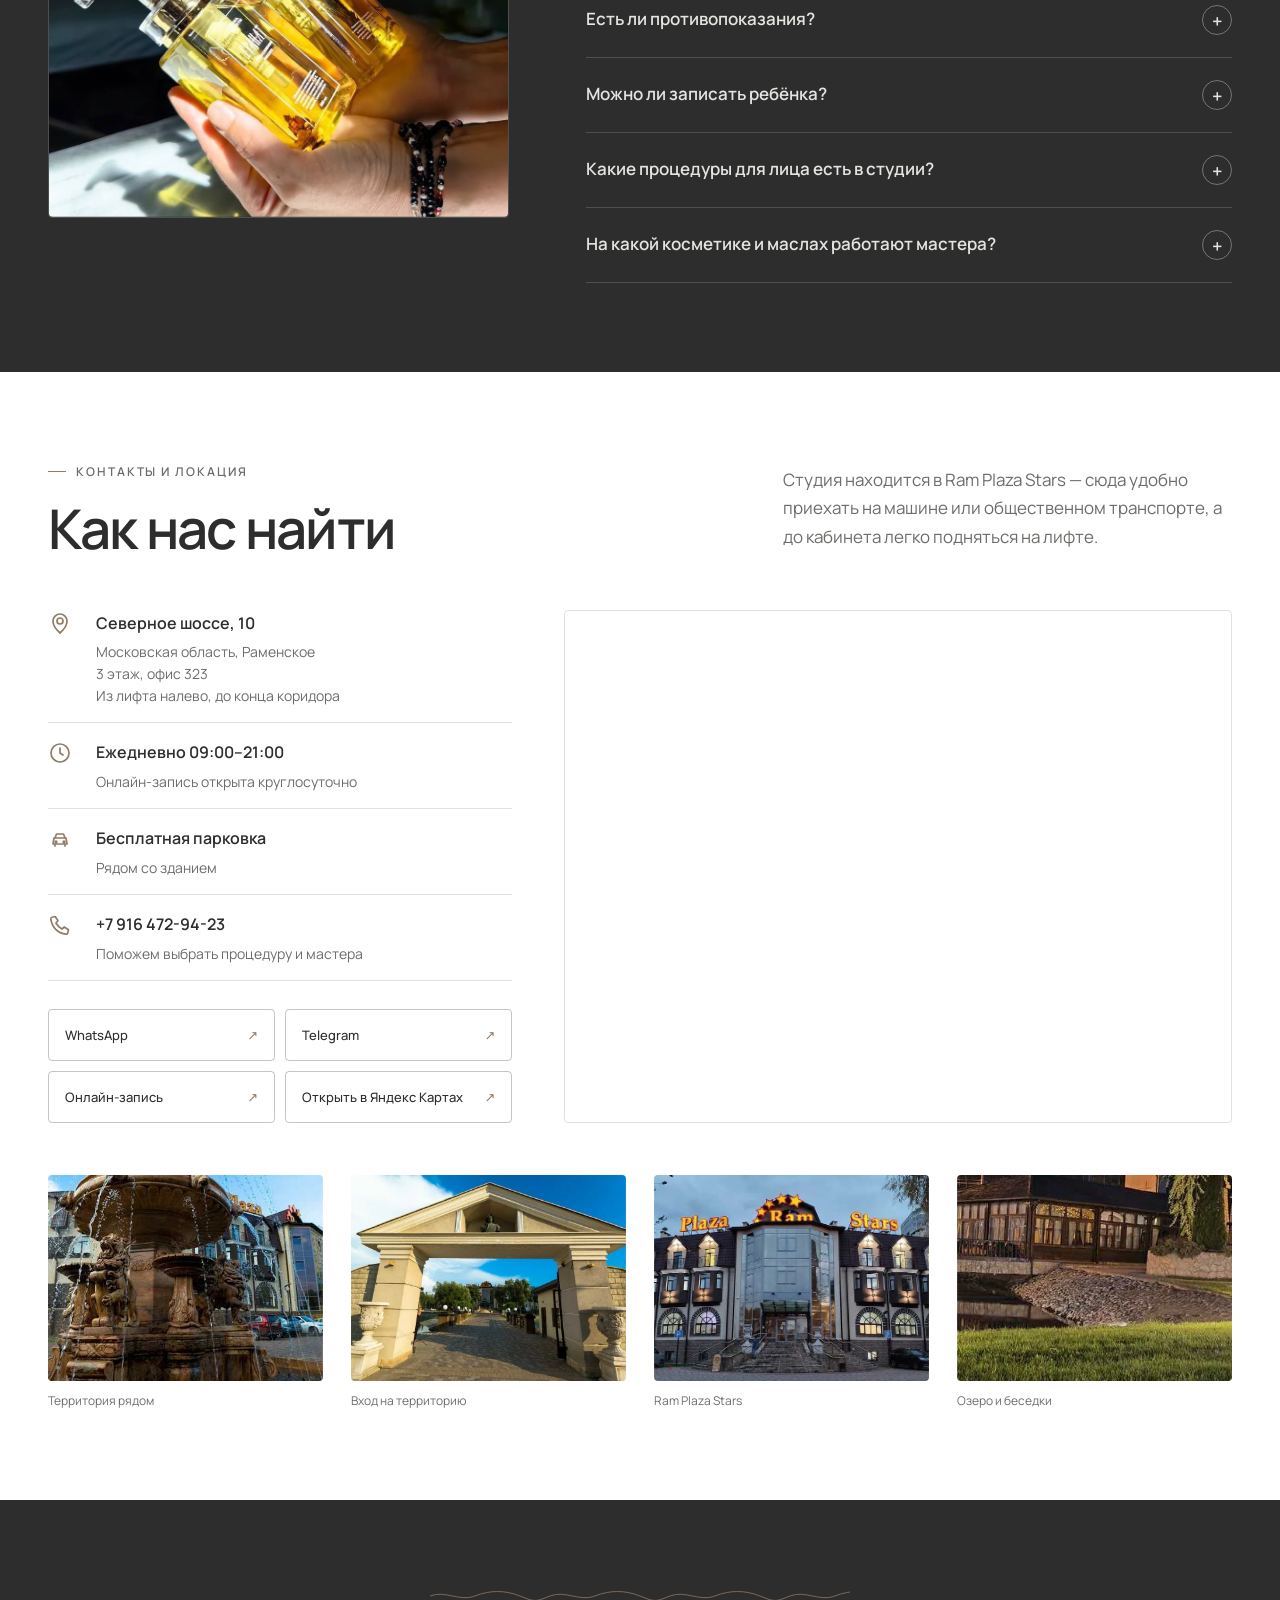
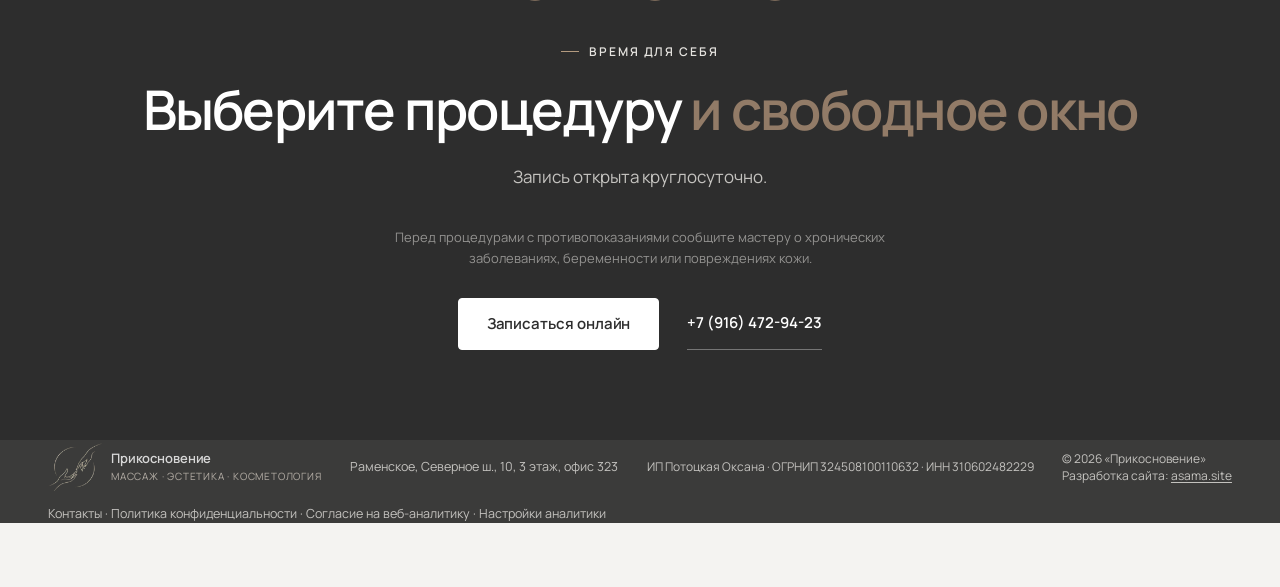
==== commit 9f088881: "Добавить контакты студии и ссылку на согласие в подвал" ====
--- a/index.html
+++ b/index.html
@@ -842,7 +842,7 @@
           <span class="footer-dev">Разработка сайта: <a href="https://asama.site" target="_blank" rel="noopener">asama.site</a></span>
         </span>
       </div>
-      <span><a href="privacy.html">Политика конфиденциальности</a> · <a href="privacy.html#analytics-settings">Настройки аналитики</a></span>
+      <span><a href="contacts.html">Контакты</a> · <a href="privacy.html">Политика конфиденциальности</a> · <a href="analytics-consent.html">Согласие на веб-аналитику</a> · <a href="privacy.html#analytics-settings">Настройки аналитики</a></span>
     </div>
   </footer>
 
